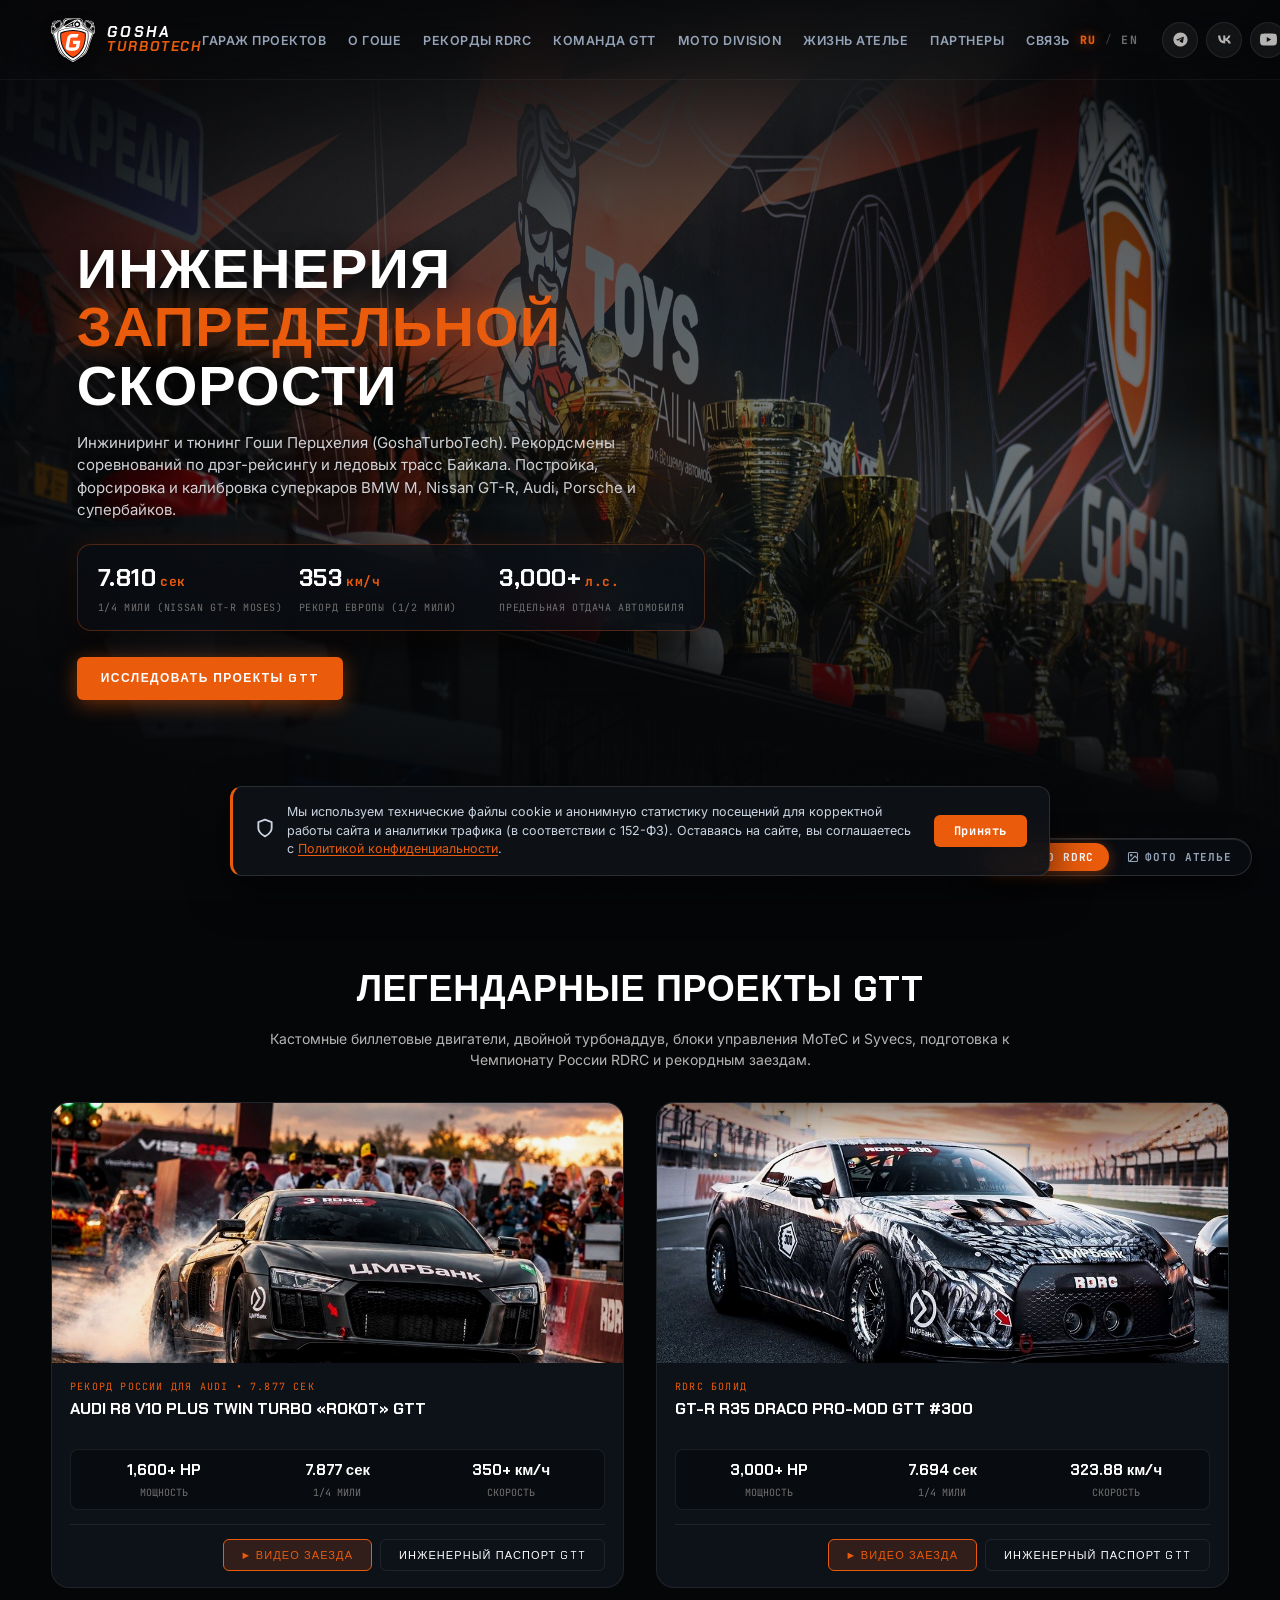
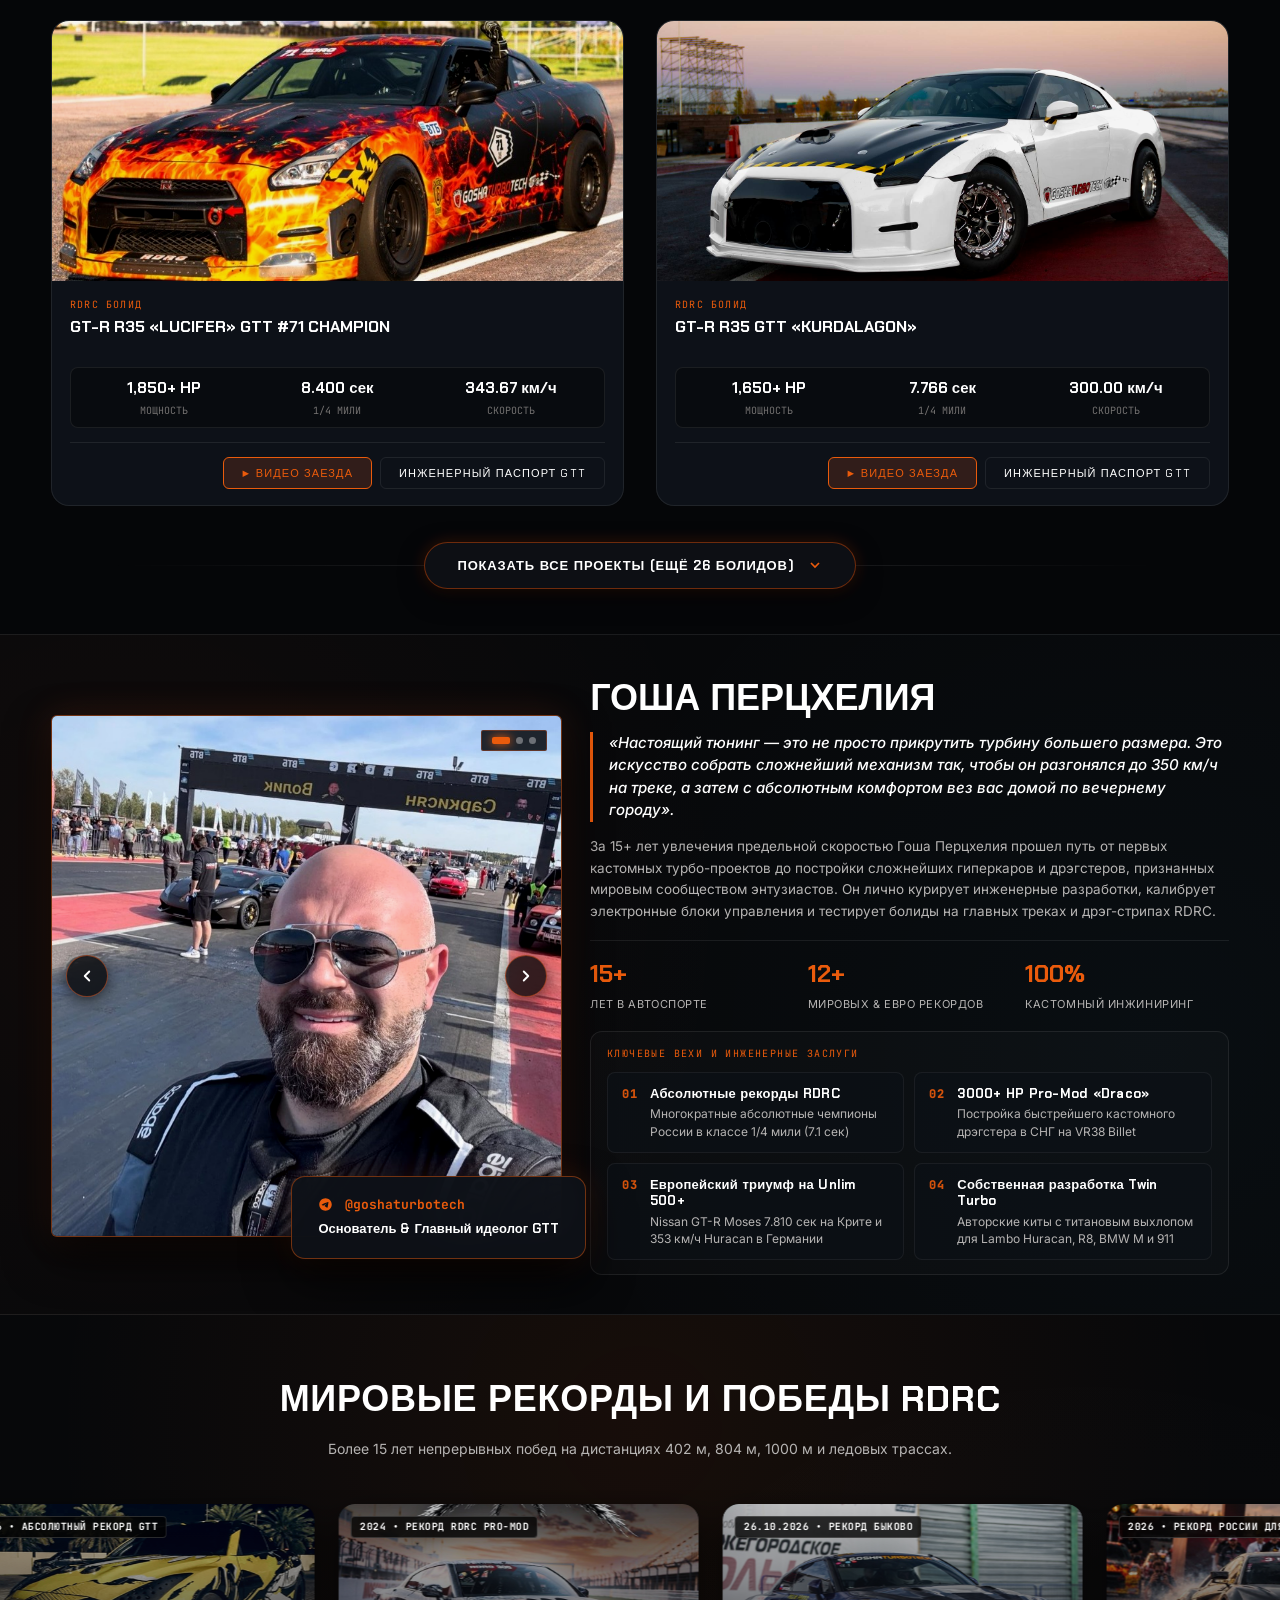
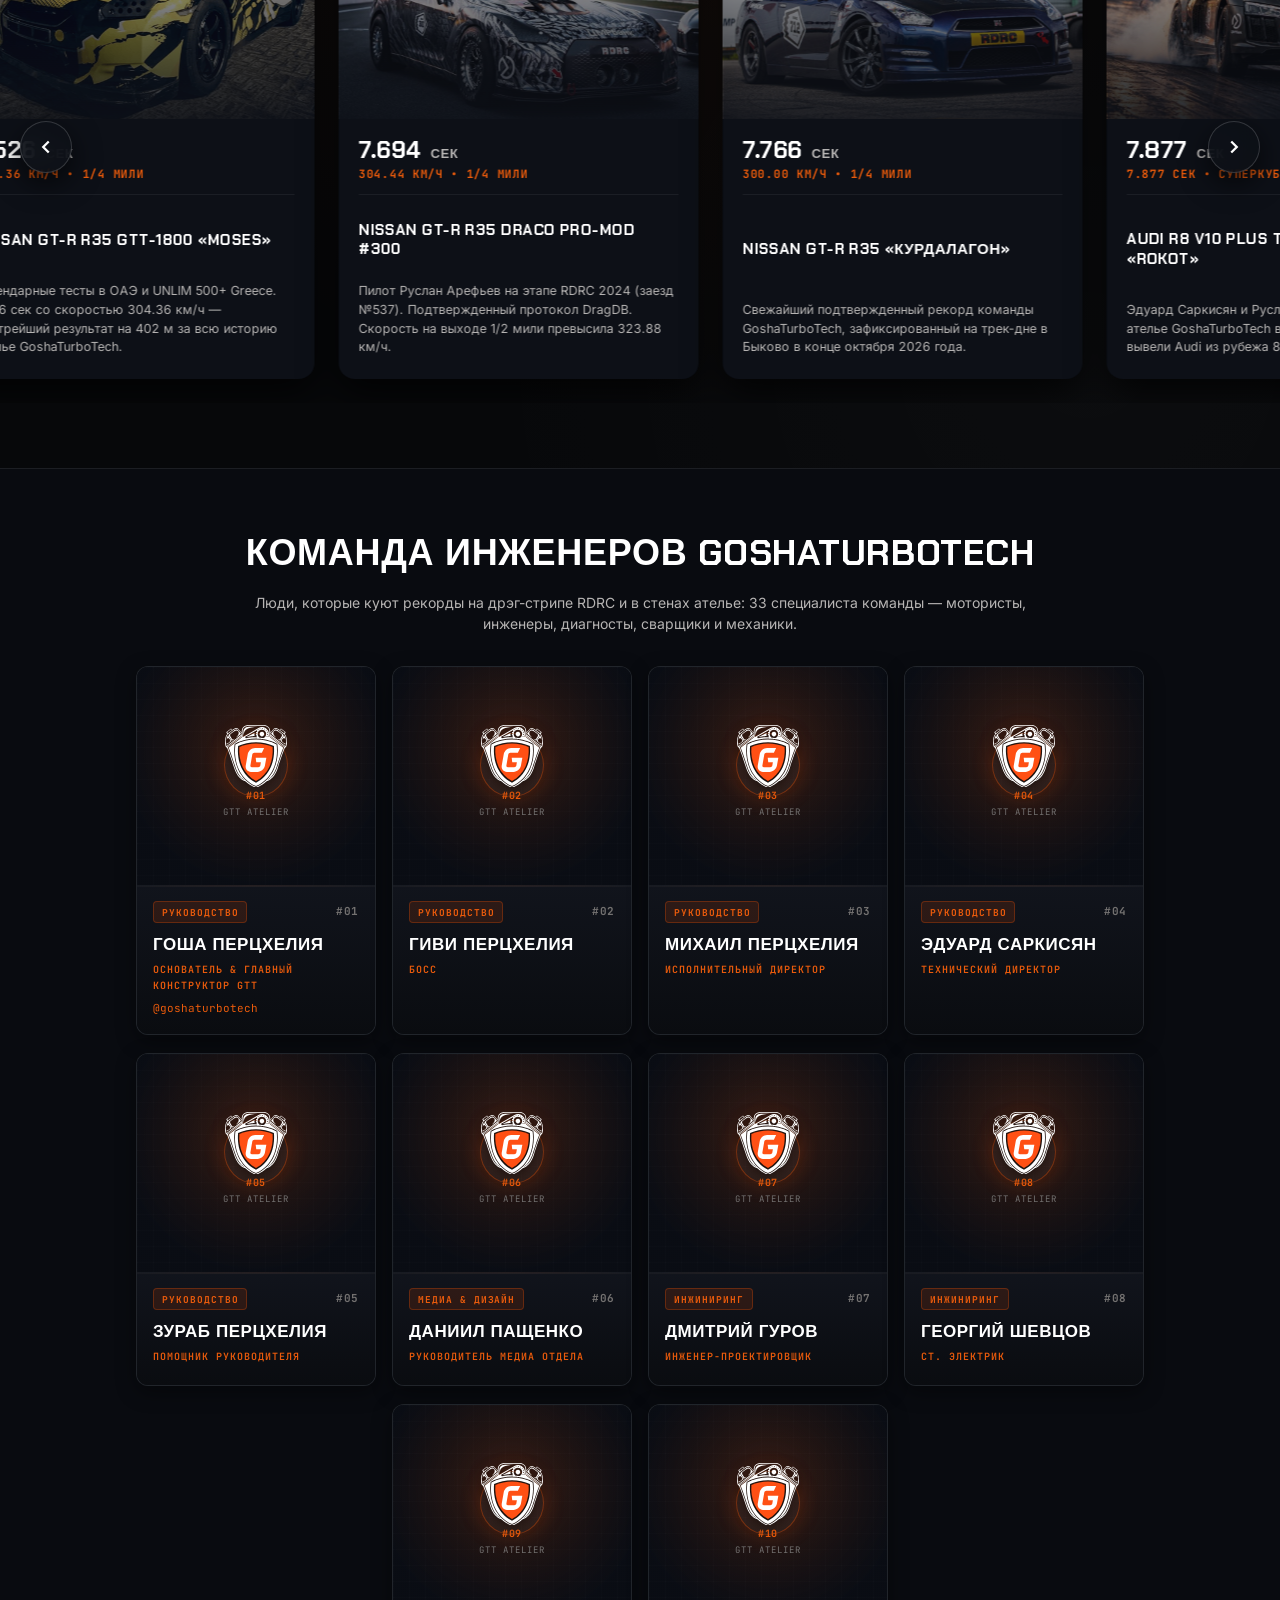
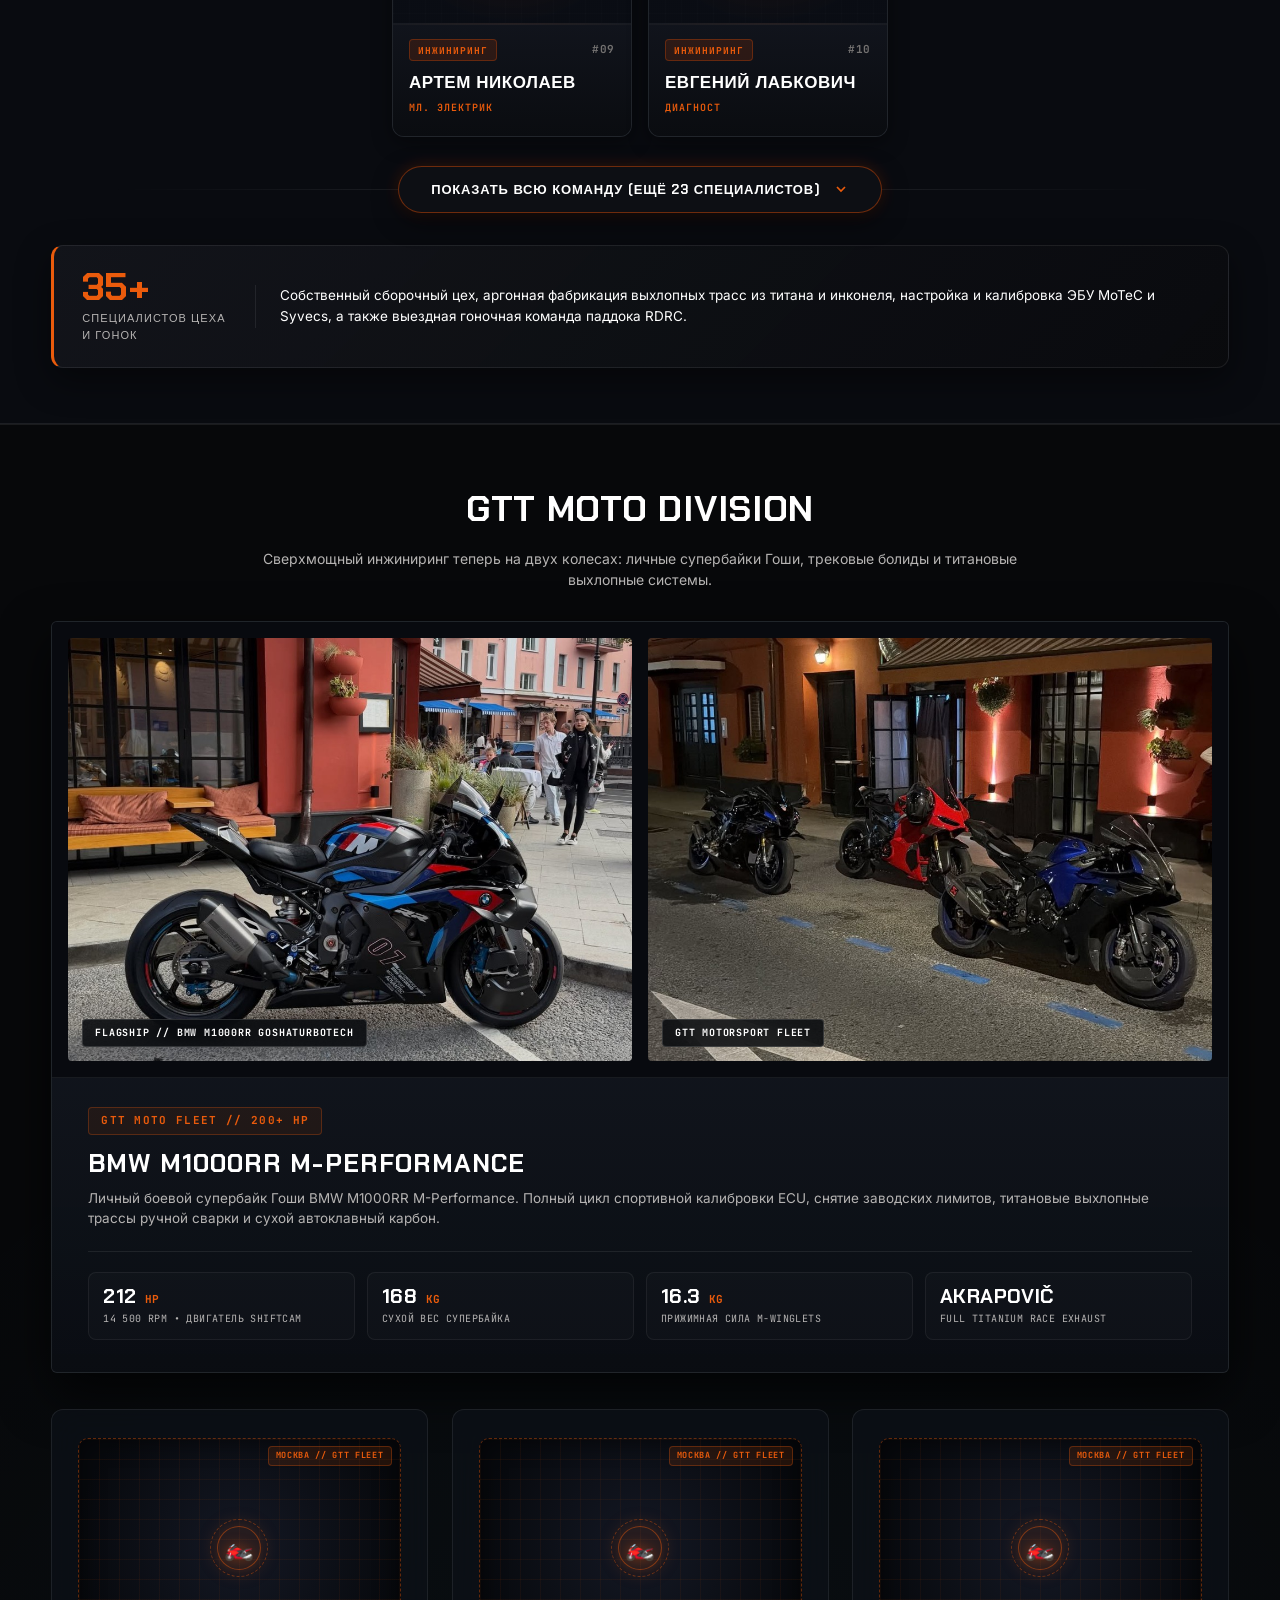
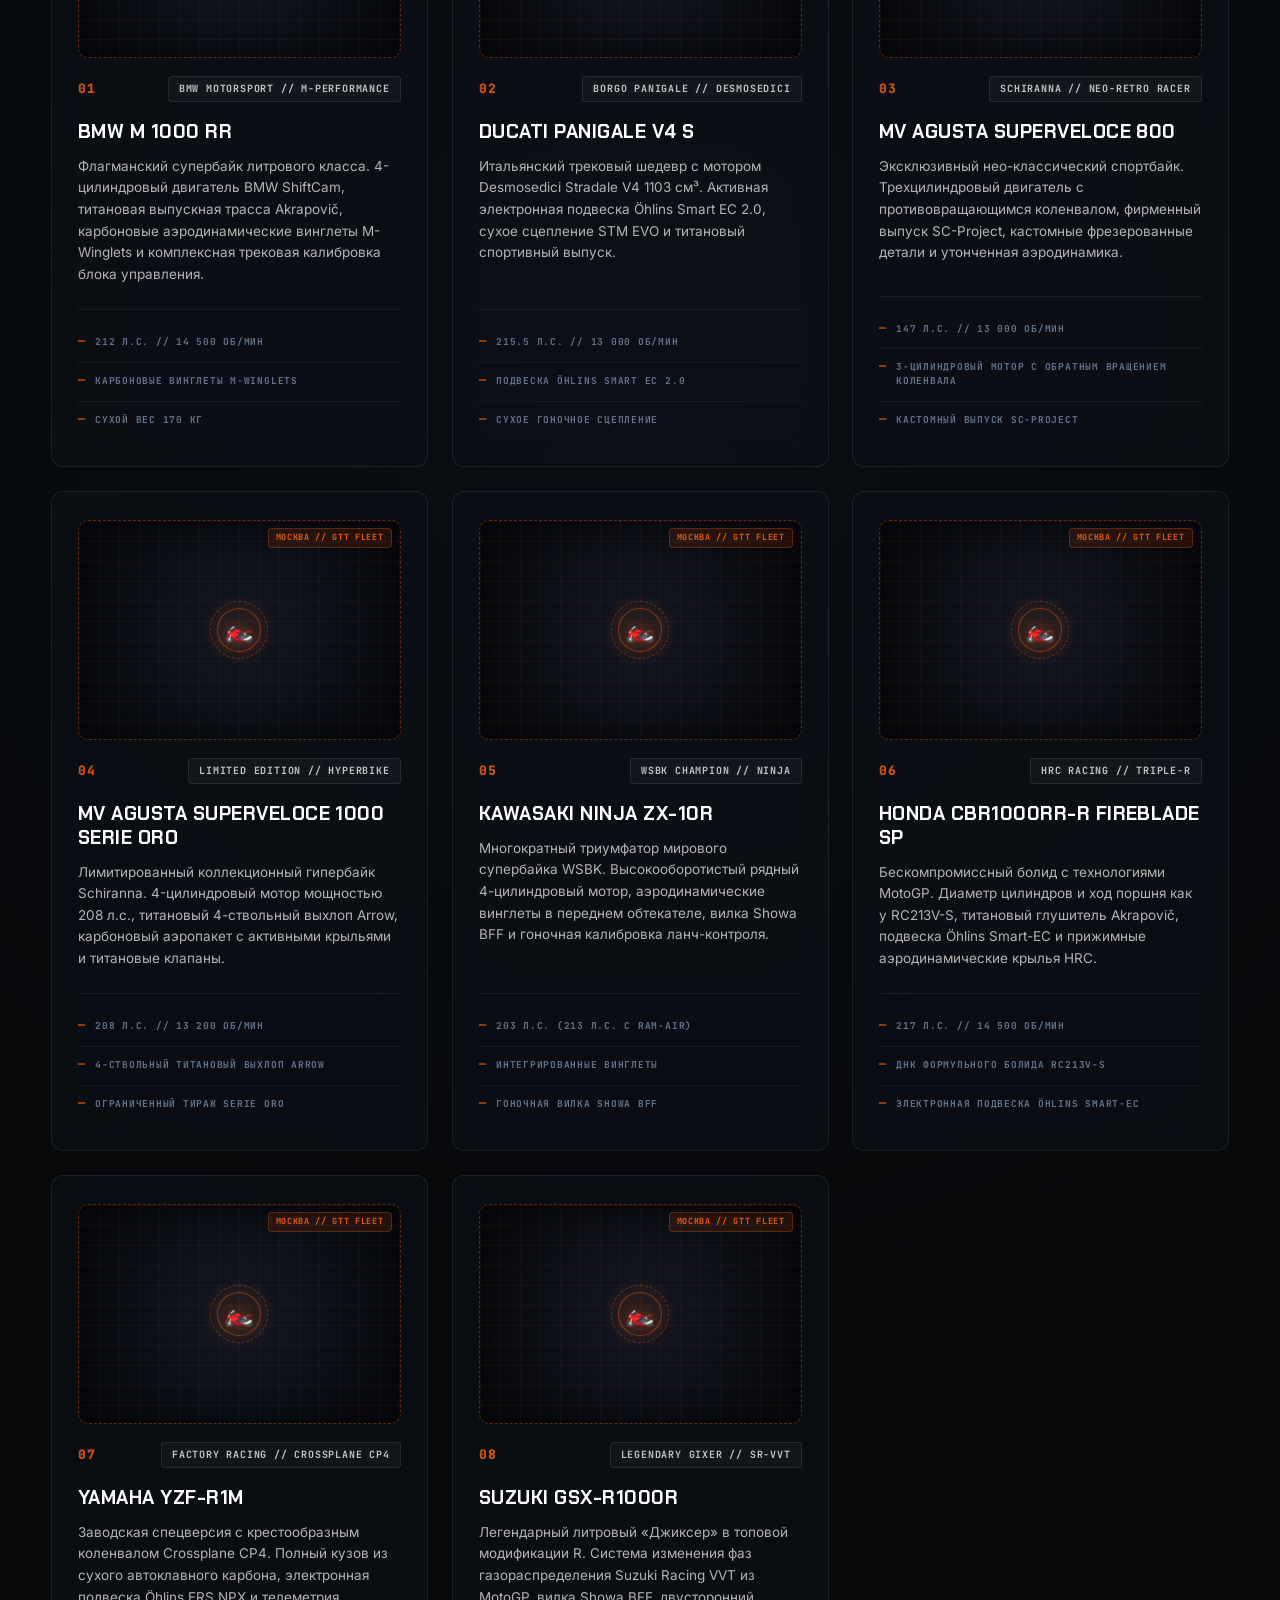
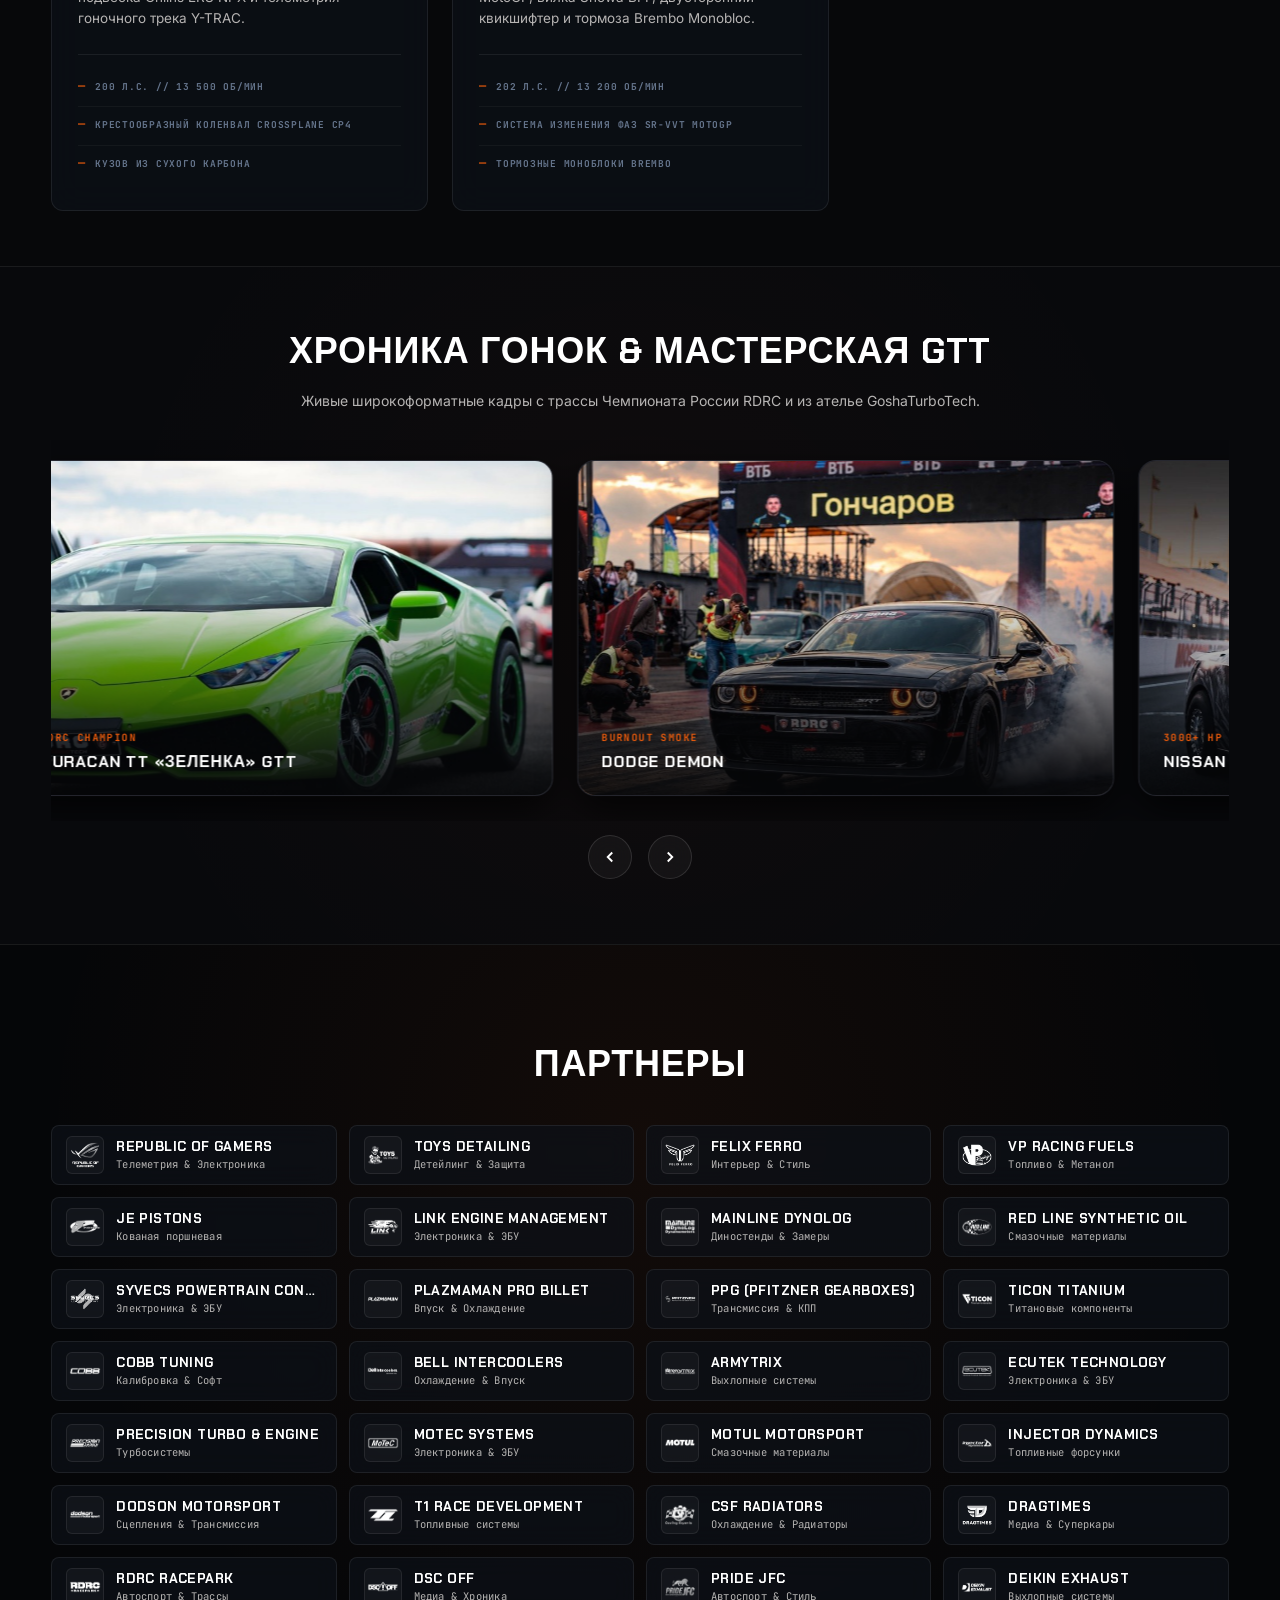
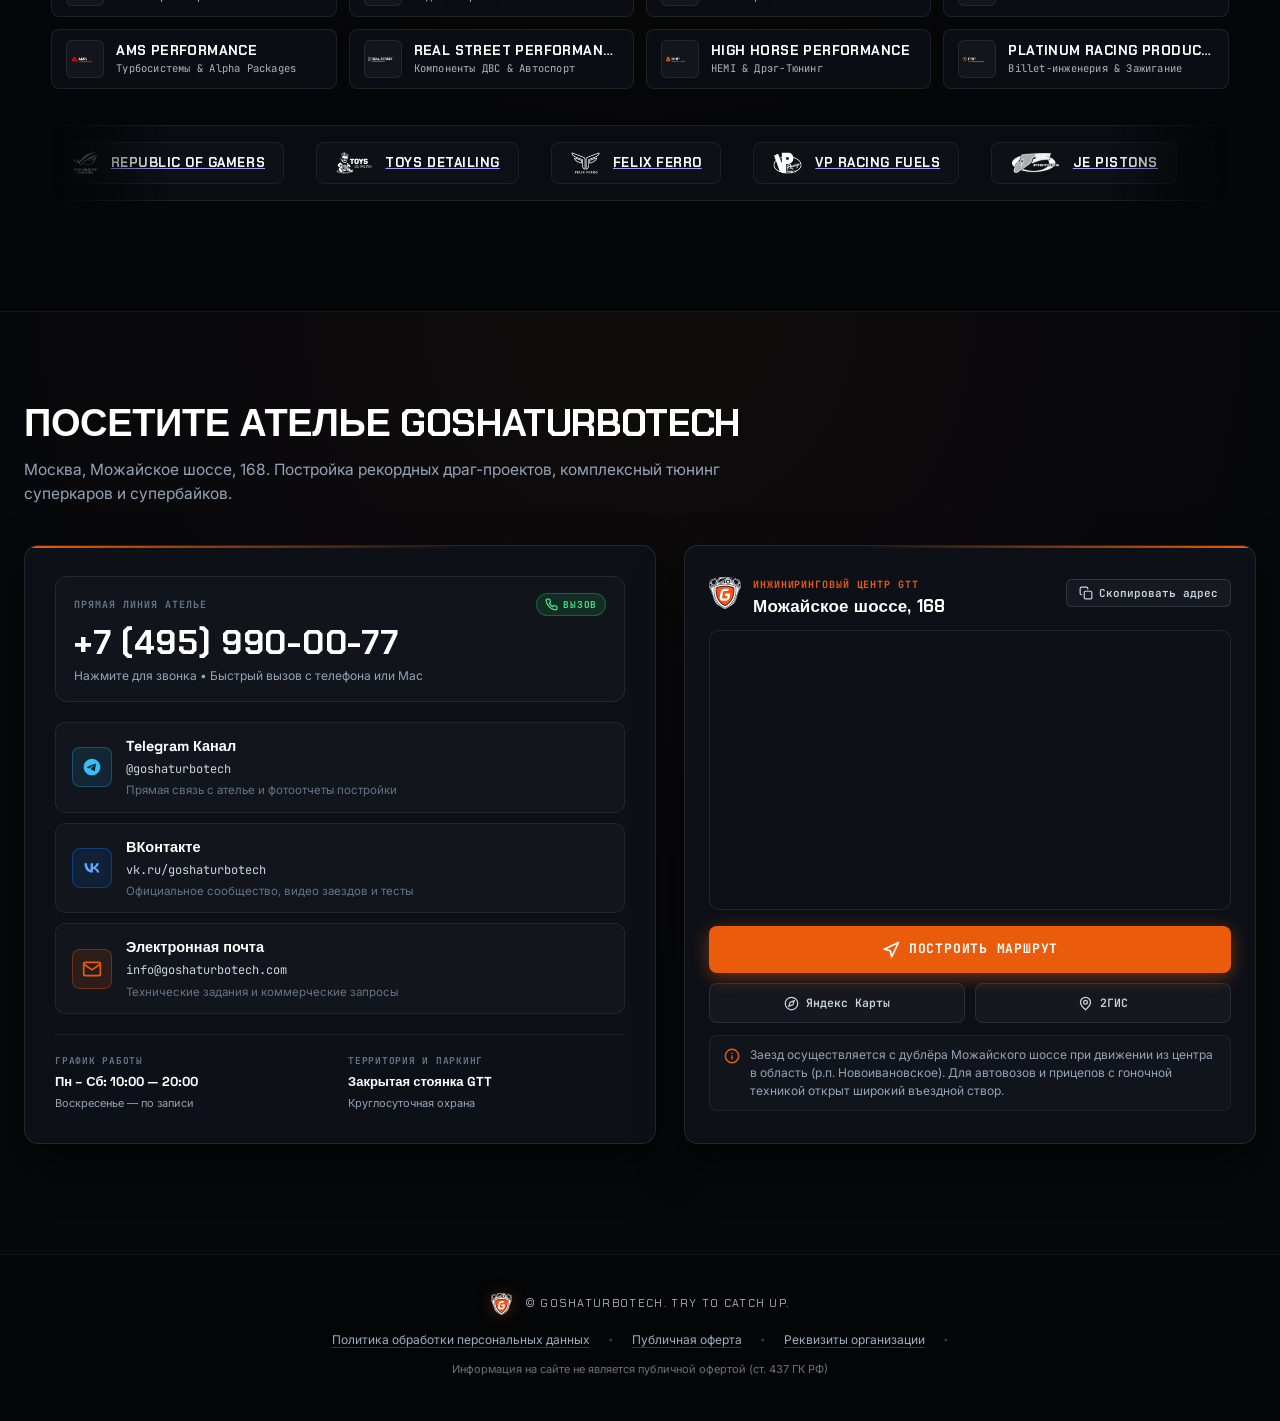
==== index.html @ 5789c372 "sammary" ====
<!DOCTYPE html>
<html lang="ru">
<head>
  <meta charset="UTF-8">
  <meta name="viewport" content="width=device-width, initial-scale=1.0, maximum-scale=5.0, viewport-fit=cover">
  <meta name="theme-color" content="#07080a">
  <meta name="apple-mobile-web-app-capable" content="yes">
  <meta name="apple-mobile-web-app-status-bar-style" content="black-translucent">
  <meta name="referrer" content="no-referrer">
  <title>GOSHATURBOTECH | Официальный сайт ателье &amp; Мировые рекорды скорости</title>
  <meta name="description" content="GoshaTurboTech (GTT) — центр мощностного тюнинга гиперкаров и супербайков. Мировые рекорды 402м, 804м и ледовых трасс. Основатель: Гоша Перцхелия.">
  <link rel="icon" type="image/svg+xml" href="assets/photos/gtt_shield_logo.svg">
  <link rel="mask-icon" href="assets/photos/gtt_shield_logo.svg" color="#EA5B0C">
  <link rel="icon" type="image/png" sizes="32x32" href="assets/photos/favicon-32x32.png">
  <link rel="icon" type="image/png" sizes="192x192" href="assets/photos/favicon-192x192.png">
  <link rel="apple-touch-icon" sizes="180x180" href="assets/photos/apple-touch-icon.png">
  <link rel="shortcut icon" href="favicon.ico">
  <link rel="preconnect" href="https://fonts.googleapis.com">
  <link rel="preconnect" href="https://fonts.gstatic.com" crossorigin>
  <link href="https://fonts.googleapis.com/css2?family=Chakra+Petch:ital,wght@0,500;0,600;0,700;1,500;1,600;1,700&family=Space+Grotesk:wght@500;600;700&family=Inter:wght@400;500;600;700;800&family=JetBrains+Mono:wght@500;700&display=swap" rel="stylesheet">
  <link rel="dns-prefetch" href="https://yandex.ru">
  <link rel="dns-prefetch" href="https://api-maps.yandex.ru">
  <link rel="preconnect" href="https://yandex.ru">
  <link rel="preconnect" href="https://api-maps.yandex.ru" crossorigin>
  <link rel="stylesheet" href="css/style.css?v=20261110_v3">
  <style>
    html, body { background-color: #050608 !important; color: #fff; margin: 0; }
    #preloader { position: fixed; inset: 0; z-index: 999999; background: #050608; display: flex; align-items: center; justify-content: center; transition: opacity 0.5s cubic-bezier(0.16, 1, 0.3, 1), visibility 0.5s ease; }
    #preloader.fade-out { opacity: 0 !important; visibility: hidden !important; pointer-events: none !important; }
    .preloader-shield-img { width: 110px; height: 110px; object-fit: contain; image-rendering: -webkit-optimize-contrast; image-rendering: crisp-edges; }
    .brand-shield-img { width: 44px; height: 44px; object-fit: contain; image-rendering: -webkit-optimize-contrast; image-rendering: crisp-edges; }
  </style>
</head>
<body class="is-loading">

  <!-- Original Cinematic Preloader -->
  <div id="preloader">
    <div class="preloader-inner">
      <div class="preloader-logo-wrap">
        <img src="assets/photos/gtt_shield_logo.svg" alt="GoshaTurboTech Shield Logo" class="preloader-shield-img" width="110" height="110">
        <div class="preloader-brand-title">
          <span class="preloader-word-gosha">GOSHA</span>
          <span class="preloader-word-turbo">TURBOTECH</span>
        </div>
      </div>
      <div class="preloader-progress-bar">
        <div class="preloader-progress-fill" id="preloaderFill"></div>
      </div>
    </div>
  </div>

  <!-- Navigation -->
  <header class="navbar">
    <a href="#" class="brand-logo" aria-label="GoshaTurboTech Главная">
      <img src="assets/photos/gtt_shield_logo.svg" alt="GoshaTurboTech" class="brand-shield-img" width="44" height="44">
      <div class="brand-title">
        <span class="brand-word-gosha">GOSHA</span>
        <span class="brand-word-turbo">TURBOTECH</span>
      </div>
    </a>

    <nav>
      <ul class="nav-links">
        <li><a href="#garage" class="nav-link" data-i18n="nav_garage">Гараж проектов</a></li>
        <li><a href="#founder" class="nav-link" data-i18n="nav_founder">О Гоше</a></li>
        <li><a href="#records" class="nav-link" data-i18n="nav_records">Рекорды RDRC</a></li>
        <li><a href="#team" class="nav-link" data-i18n="nav_team">Команда GTT</a></li>
        <li><a href="#moto" class="nav-link" data-i18n="nav_moto">Moto Division</a></li>
        <li><a href="#gallery" class="nav-link" data-i18n="nav_gallery">Жизнь ателье</a></li>
        <li><a href="#partners" class="nav-link" data-i18n="nav_partners">Партнеры</a></li>
        <li><a href="#contact" class="nav-link" data-i18n="nav_contact">Связь</a></li>
      </ul>
    </nav>

    <div class="nav-actions">
      <!-- Language Switcher -->
      <div class="lang-switch-group">
        <button class="lang-btn active" id="langRu" onclick="setLanguage('ru')">RU</button>
        <span class="lang-divider">/</span>
        <button class="lang-btn" id="langEn" onclick="setLanguage('en')">EN</button>
      </div>

      <!-- Social Media Icons (Telegram, VK, YouTube) -->
      <div class="header-social-links">
        <a href="https://t.me/goshaturbotech" target="_blank" rel="noopener" class="nav-social-btn tg-btn" title="Telegram канал GoshaTurboTech" aria-label="Telegram">
          <svg viewBox="0 0 24 24" width="17" height="17" fill="currentColor">
            <path d="M12 2C6.48 2 2 6.48 2 12s4.48 10 10 10 10-4.48 10-10S17.52 2 12 2zm4.64 6.8c-.15 1.58-.8 5.42-1.13 7.19-.14.75-.42 1-.68 1.03-.58.05-1.02-.38-1.58-.75-.88-.58-1.38-.94-2.23-1.5-.99-.65-.35-1.01.22-1.59.15-.15 2.71-2.48 2.76-2.69a.2.2 0 0 0-.05-.18c-.06-.05-.14-.03-.21-.02-.09.02-1.49.95-4.22 2.79-.4.27-.76.41-1.08.4-.36-.01-1.04-.2-1.55-.37-.63-.2-1.12-.31-1.08-.66.02-.18.27-.36.75-.55 2.92-1.27 4.86-2.11 5.83-2.52 2.78-1.16 3.35-1.36 3.73-1.36.08 0 .27.02.39.12.1.08.13.19.14.27-.01.06.01.24 0 .39z"/>
          </svg>
        </a>
        <a href="https://vk.ru/goshaturbotech" target="_blank" rel="noopener" class="nav-social-btn vk-btn" title="ВКонтакте GoshaTurboTech" aria-label="VK">
          <svg viewBox="0 0 24 24" width="17" height="17" fill="currentColor">
            <path d="M12.785 17.5c-6.19 0-9.72-4.24-9.87-11.3h3.11c.1 5.18 2.39 7.37 4.2 7.82V6.2h2.93v4.46c1.8-.19 3.69-2.22 4.33-4.46h2.93a8.88 8.88 0 0 1-3.99 5.62 9.25 9.25 0 0 1 4.67 5.68h-3.23a5.77 5.77 0 0 0-4.85-4.16v4.16h-.2z"/>
          </svg>
        </a>
        <a href="https://www.youtube.com/@GoshaTurboTech" target="_blank" rel="noopener" class="nav-social-btn yt-btn" title="YouTube канал GoshaTurboTech" aria-label="YouTube">
          <svg viewBox="0 0 24 24" width="17" height="17" fill="currentColor">
            <path d="M23.498 6.186a3.016 3.016 0 0 0-2.122-2.136C19.505 3.545 12 3.545 12 3.545s-7.505 0-9.377.505A3.017 3.017 0 0 0 .502 6.186C0 8.07 0 12 0 12s0 3.93.502 5.814a3.016 3.016 0 0 0 2.122 2.136c1.871.505 9.376.505 9.376.505s7.505 0 9.377-.505a3.015 3.015 0 0 0 2.122-2.136C24 15.93 24 12 24 12s0-3.93-.502-5.814zM9.545 15.568V8.432L15.818 12l-6.273 3.568z"/>
          </svg>
        </a>
      </div>

      <a href="https://t.me/goshaturbotech" target="_blank" class="btn-primary desktop-only-btn" data-i18n="nav_telegram">Telegram Канал</a>

      <!-- Mobile Hamburger Button -->
      <button class="mobile-burger-btn" id="mobileBurgerBtn" onclick="toggleMobileNav()" aria-label="Меню навигации">
        <span></span>
        <span></span>
        <span></span>
      </button>
    </div>
  </header>

  <!-- Mobile Drawer Menu Overlay -->
  <div class="mobile-drawer" id="mobileDrawer">
    <div class="mobile-drawer-backdrop" onclick="toggleMobileNav(false)"></div>
    <div class="mobile-drawer-content">
      <div class="mobile-drawer-header">
        <a href="#" class="brand-logo" onclick="toggleMobileNav(false)" aria-label="GoshaTurboTech">
          <img src="assets/photos/gtt_shield_logo.svg" alt="GTT Shield Logo" class="brand-shield-img" width="44" height="44">
          <div class="brand-title">
            <span class="brand-word-gosha">GOSHA</span>
            <span class="brand-word-turbo">TURBOTECH</span>
          </div>
        </a>
        <button class="mobile-drawer-close" onclick="toggleMobileNav(false)" aria-label="Закрыть меню">
          <svg width="20" height="20" viewBox="0 0 24 24" fill="none" stroke="currentColor" stroke-width="2.2" stroke-linecap="round" stroke-linejoin="round">
            <line x1="18" y1="6" x2="6" y2="18"></line>
            <line x1="6" y1="6" x2="18" y2="18"></line>
          </svg>
        </button>
      </div>

      <nav class="mobile-nav-list">
        <a href="#garage" class="mobile-nav-link" onclick="toggleMobileNav(false)" data-i18n="nav_garage">Гараж проектов</a>
        <a href="#founder" class="mobile-nav-link" onclick="toggleMobileNav(false)" data-i18n="nav_founder">О Гоше</a>
        <a href="#records" class="mobile-nav-link" onclick="toggleMobileNav(false)" data-i18n="nav_records">Рекорды RDRC</a>
        <a href="#team" class="mobile-nav-link" onclick="toggleMobileNav(false)" data-i18n="nav_team">Команда GTT</a>
        <a href="#moto" class="mobile-nav-link" onclick="toggleMobileNav(false)" data-i18n="nav_moto">Moto Division</a>
        <a href="#gallery" class="mobile-nav-link" onclick="toggleMobileNav(false)" data-i18n="nav_gallery">Жизнь ателье</a>
        <a href="#partners" class="mobile-nav-link" onclick="toggleMobileNav(false)" data-i18n="nav_partners">Партнеры</a>
        <a href="#contact" class="mobile-nav-link" onclick="toggleMobileNav(false)" data-i18n="nav_contact">Связь</a>
      </nav>

      <div class="mobile-drawer-footer">
        <a href="https://t.me/goshaturbotech" target="_blank" rel="noopener" class="btn-primary" style="text-align: center;" data-i18n="nav_telegram">Telegram Канал</a>
        <div class="mobile-drawer-contacts">
          <div>Штаб: <a href="https://yandex.ru/maps/?text=%D0%9C%D0%BE%D1%81%D0%BA%D0%BE%D0%B2%D1%81%D0%BA%D0%B0%D1%8F%20%D0%BE%D0%B1%D0%BB%D0%B0%D1%81%D1%82%D1%8C%2C%20%D0%9C%D0%BE%D0%B6%D0%B0%D0%B9%D1%81%D0%BA%D0%BE%D0%B5%20%D1%88%D0%BE%D1%81%D1%81%D0%B5%2C%20168" target="_blank" rel="noopener">Можайское ш., 168</a></div>
          <div>Связь: <a href="tel:+74959900077">+7 (495) 990-00-77</a></div>
        </div>
      </div>
    </div>
  </div>

  <!-- Hero Section -->
  <section class="hero" id="hero">
    <div class="hero-bg-container">
      <div class="hero-backdrop-img" id="heroBackdropImg"></div>
      <video class="hero-video-bg" id="heroVideoBg" autoplay loop muted playsinline webkit-playsinline preload="auto" poster="assets/photos/hero_atelier_backdrop_web.jpg">
        <source src="assets/videos/hero_bg_optimized.mp4" type="video/mp4">
        <source src="assets/videos/hero_burnout_action.mp4" type="video/mp4">
      </video>
      <div class="hero-video-overlay"></div>
    </div>

    <!-- Hero Supercar HUD Media Mode Switch (Video / Photo) -->
    <div class="hero-media-switch" id="heroMediaSwitch">
      <button type="button" class="hero-switch-btn active" id="btnModeVideo" onclick="setHeroMediaMode('video')">
        <svg width="12" height="12" viewBox="0 0 24 24" fill="currentColor"><polygon points="5 3 19 12 5 21 5 3"/></svg>
        <span data-i18n="hero_switch_video">ВИДЕО RDRC</span>
      </button>
      <button type="button" class="hero-switch-btn" id="btnModePhoto" onclick="setHeroMediaMode('photo')">
        <svg width="12" height="12" viewBox="0 0 24 24" fill="none" stroke="currentColor" stroke-width="2.2"><rect x="3" y="3" width="18" height="18" rx="2" ry="2"/><circle cx="8.5" cy="8.5" r="1.5"/><polyline points="21 15 16 10 5 21"/></svg>
        <span data-i18n="hero_switch_photo">ФОТО АТЕЛЬЕ</span>
      </button>
    </div>

    <!-- Hero Visual Focus -->

    <div class="hero-content">


      <h1 class="hero-title" data-i18n="hero_title">
        Инженерия <br>
        <span class="gradient-text">запредельной</span> <br>
        скорости
      </h1>

      <p class="hero-description" data-i18n="hero_desc">
        Инжиниринг и тюнинг Гоши Перцхелия (GoshaTurboTech). Рекордсмены соревнований по дрэг-рейсингу и ледовых трасс Байкала. Постройка, форсировка и калибровка суперкаров BMW M, Nissan GT-R, Audi, Porsche и супербайков.
      </p>

      <!-- Dynamic Live Telemetry Bar -->
      <div class="hero-telemetry-bar">
        <div class="telemetry-item" style="--item-index: 1;">
          <div class="value"><span class="counter-val" data-target="7.810" data-decimals="3">7.810</span> <span class="unit" data-i18n="unit_sec">сек</span></div>
          <div class="label" data-i18n="telemetry_gtr">1/4 мили (Nissan GT-R Moses)</div>
        </div>
        <div class="telemetry-item" style="--item-index: 2;">
          <div class="value"><span class="counter-val" data-target="353" data-decimals="0">353</span> <span class="unit" data-i18n="unit_kmh">км/ч</span></div>
          <div class="label" data-i18n="telemetry_record">Рекорд Европы (1/2 мили)</div>
        </div>
        <div class="telemetry-item" style="--item-index: 3;">
          <div class="value"><span class="counter-val" data-target="3000" data-suffix="+" data-decimals="0">3,000+</span> <span class="unit" data-i18n="unit_hp">л.с.</span></div>
          <div class="label" data-i18n="telemetry_output">Предельная отдача автомобиля</div>
        </div>
      </div>

      <div class="hero-cta">
        <a href="#garage" class="btn-primary" data-i18n="hero_btn_explore">Исследовать проекты GTT</a>
      </div>
    </div>
  </section>

  <!-- GTT Hangar / Garage Section -->
  <section class="hangar-section" id="garage">
    <div class="section-header">
      <h2 class="section-title" data-i18n="garage_title">Легендарные проекты GTT</h2>
      <p class="section-subtitle" data-i18n="garage_subtitle">Кастомные биллетовые двигатели, двойной турбонаддув, блоки управления MoTeC и Syvecs, подготовка к Чемпионату России RDRC и рекордным заездам.</p>
    </div>

    <!-- Filter Pills for Cars (Hidden by default; revealed when expanded) -->
    <div class="filter-pills" id="carsFilterPills" style="display: none;">
      <button class="filter-pill active" data-filter="all" data-i18n="filter_all">Все проекты (31)</button>
      <button class="filter-pill" data-filter="gtr">Nissan GT-R (11)</button>
      <button class="filter-pill" data-filter="porsche">Porsche GTT (5)</button>
      <button class="filter-pill" data-filter="lambo">Lamborghini TT (4)</button>
      <button class="filter-pill" data-filter="audi">Audi R8 TT (3)</button>
      <button class="filter-pill" data-filter="bmw">BMW M-Power (2)</button>
      <button class="filter-pill" data-filter="other" data-i18n="filter_other">Эксклюзив &amp; Маслкары (6)</button>
    </div>

    <!-- Dynamic Cars Grid -->
    <div class="garage-grid" id="garageGrid">
      <!-- Populated via js/app.js -->
    </div>

    <!-- Expand / Collapse All Cars Wrap -->
    <div class="garage-expand-wrap" id="garageExpandWrap">
      <button class="btn-garage-expand" id="btnGarageExpand" onclick="toggleGarageExpand()">
        <span class="expand-text" id="garageExpandText">Показать все проекты (ещё 27 болидов)</span>
        <svg class="expand-icon" width="16" height="16" viewBox="0 0 24 24" fill="none" stroke="currentColor" stroke-width="2.5"><polyline points="6 9 12 15 18 9"/></svg>
      </button>
    </div>
  </section>

  <!-- Founder & Vision Section (NEW CRISP HIGH-RES PHOTO) -->
  <section class="founder-section" id="founder">
    <div class="founder-container">
      <div class="founder-visual">
        <div class="founder-img-wrapper" id="founderGalleryWrapper">
          <img src="assets/photos/gosha_strip_selfie.jpg" alt="Гоша Перцхелия GoshaTurboTech" id="founderImg" class="founder-active-img">
          
          <!-- Interactive Photo Switcher Controls -->
          <button class="founder-gallery-btn prev-btn" onclick="switchFounderPhoto(-1)" aria-label="Предыдущее фото">
            <svg viewBox="0 0 24 24"><path d="M15 18l-6-6 6-6"/></svg>
          </button>
          <button class="founder-gallery-btn next-btn" onclick="switchFounderPhoto(1)" aria-label="Следующее фото">
            <svg viewBox="0 0 24 24"><path d="M9 18l6-6-6-6"/></svg>
          </button>

          <div class="founder-gallery-topbar" style="justify-content: flex-end;">
            <div class="founder-gallery-dots">
              <span class="gallery-dot active" onclick="setFounderPhoto(0)"></span>
              <span class="gallery-dot" onclick="setFounderPhoto(1)"></span>
              <span class="gallery-dot" onclick="setFounderPhoto(2)"></span>
            </div>
          </div>
        </div>
        <div class="founder-floating-card">
          <a href="https://t.me/goshaturbotech" target="_blank" class="ig-handle">
            <svg width="15" height="15" viewBox="0 0 24 24" fill="currentColor" style="display: inline-block; vertical-align: -2px; margin-right: 4px;"><path d="M12 2C6.48 2 2 6.48 2 12s4.48 10 10 10 10-4.48 10-10S17.52 2 12 2zm4.64 6.8c-.15 1.58-.8 5.42-1.13 7.19-.14.75-.42 1-.68 1.03-.58.05-1.02-.38-1.58-.75-.88-.58-1.38-.94-2.23-1.5-.99-.65-.35-1.01.22-1.59.15-.15 2.71-2.48 2.76-2.69a.2.2 0 0 0-.05-.18c-.06-.05-.14-.03-.21-.02-.09.02-1.49.95-4.22 2.79-.4.27-.76.41-1.08.4-.36-.01-1.04-.2-1.55-.37-.63-.2-1.12-.31-1.08-.66.02-.18.27-.36.75-.55 2.92-1.27 4.86-2.11 5.83-2.52 2.78-1.16 3.35-1.36 3.73-1.36.08 0 .27.02.39.12.1.08.13.19.14.27-.01.06.01.24 0 .39z"/></svg>
            @goshaturbotech
          </a>
          <div class="tagline" data-i18n="founder_tagline">Основатель & Главный идеолог GTT</div>
        </div>
      </div>

      <div class="founder-content">
        <h2 class="founder-title" data-i18n="founder_name">Гоша Перцхелия</h2>
        <div class="founder-quote" data-i18n="founder_quote">
          «Настоящий тюнинг — это не просто прикрутить турбину большего размера. Это искусство собрать сложнейший механизм так, чтобы он разгонялся до 350 км/ч на треке, а затем с абсолютным комфортом вез вас домой по вечернему городу».
        </div>
        <p class="founder-bio-text" data-i18n="founder_bio">
          За 15+ лет увлечения предельной скоростью Гоша Перцхелия прошел путь от первых кастомных турбо-проектов до постройки сложнейших гиперкаров и дрэгстеров, признанных мировым сообществом энтузиастов. Он лично курирует инженерные разработки, калибрует электронные блоки управления и тестирует болиды на главных треках и дрэг-стрипах RDRC.
        </p>

        <div class="founder-stats">
          <div class="founder-stat-item">
            <div class="num">15+</div>
            <div class="desc" data-i18n="founder_stat1">Лет в автоспорте</div>
          </div>
          <div class="founder-stat-item">
            <div class="num">12+</div>
            <div class="desc" data-i18n="founder_stat2">Мировых & Евро рекордов</div>
          </div>
          <div class="founder-stat-item">
            <div class="num">100%</div>
            <div class="desc" data-i18n="founder_stat3">Кастомный инжиниринг</div>
          </div>
        </div>

        <!-- Founder & Atelier Milestones / Achievements -->
        <div class="founder-achievements">
          <div class="founder-achieve-tag" data-i18n="founder_achieve_tag">КЛЮЧЕВЫЕ ВЕХИ И ИНЖЕНЕРНЫЕ ЗАСЛУГИ</div>
          <div class="founder-achieve-grid">
            <div class="achieve-pill">
              <span class="achieve-num">01</span>
              <div class="achieve-details">
                <strong data-i18n="achieve1_title">Абсолютные рекорды RDRC</strong>
                <span data-i18n="achieve1_desc">Многократные абсолютные чемпионы России в классе 1/4 мили (7.1 сек)</span>
              </div>
            </div>
            <div class="achieve-pill">
              <span class="achieve-num">02</span>
              <div class="achieve-details">
                <strong data-i18n="achieve2_title">3000+ HP Pro-Mod «Draco»</strong>
                <span data-i18n="achieve2_desc">Постройка быстрейшего кастомного дрэгстера в СНГ на VR38 Billet</span>
              </div>
            </div>
            <div class="achieve-pill">
              <span class="achieve-num">03</span>
              <div class="achieve-details">
                <strong data-i18n="achieve3_title">Европейский триумф на Unlim 500+</strong>
                <span data-i18n="achieve3_desc">Nissan GT-R Moses 7.810 сек на Крите и 353 км/ч Huracan в Германии</span>
              </div>
            </div>
            <div class="achieve-pill">
              <span class="achieve-num">04</span>
              <div class="achieve-details">
                <strong data-i18n="achieve4_title">Собственная разработка Twin Turbo</strong>
                <span data-i18n="achieve4_desc">Авторские киты с титановым выхлопом для Lambo Huracan, R8, BMW M и 911</span>
              </div>
            </div>
          </div>
        </div>
      </div>
    </div>
  </section>

  <!-- Records & Hall of Fame -->
  <section class="records-section" id="records">
    <!-- Authentic GTT Race Atmosphere Backdrop -->
    <div class="records-bg-backdrop"></div>

    <div class="section-header" style="position: relative; z-index: 5;">

      <h2 class="section-title" data-i18n="records_title">Мировые рекорды и победы RDRC</h2>
      <p class="section-subtitle" data-i18n="records_subtitle">Более 15 лет непрерывных побед на дистанциях 402 м, 804 м, 1000 м и ледовых трассах.</p>
    </div>

    <!-- Animated Continuous Carousel Stage -->
    <div class="records-carousel-stage">
      <button class="records-carousel-btn prev" id="recordsPrevBtn" aria-label="Предыдущий рекорд" onclick="recordsCarouselPrev()">
        <svg width="22" height="22" viewBox="0 0 24 24" fill="none" stroke="currentColor" stroke-width="2.5"><polyline points="15 18 9 12 15 6"/></svg>
      </button>

      <div class="records-carousel-viewport" id="recordsCarouselViewport">
        <div class="records-carousel-track" id="recordsCarouselTrack">
          <div class="record-item" data-id="rec_moses">
            <div class="record-photo-wrapper">
              <img src="assets/archive_tilda/gtr_moses.png" alt="NISSAN GT-R R35 «MOSES»" class="record-photo-img" decoding="async">
              <div class="record-photo-overlay"></div>
              <div class="record-photo-badges">
                <span class="record-event-pill">UNLIM 500+ • 2016</span>
                <span class="record-num-pill">#01</span>
              </div>
            </div>
            <div class="record-content-box">
              <div class="record-stat-row">
                <span class="record-hero-time">7.526 <span class="record-hero-unit">СЕК</span></span>
                <span class="record-hero-speed">304.36 КМ/Ч • 1/4 МИЛИ</span>
              </div>
              <h3 class="record-car-title">NISSAN GT-R R35 «MOSES»</h3>
              <p class="record-car-desc">Абсолютный рекорд 402 м за всю историю ателье GoshaTurboTech.</p>
            </div>
          </div>
          <div class="record-item" data-id="rec_draco">
            <div class="record-photo-wrapper">
              <img src="assets/cars/gtr_draco_promod_front.jpg" alt="NISSAN GT-R DRACO PRO-MOD #300" class="record-photo-img" style="object-position: center 65%;" decoding="async" onload="handleRecordImgLoad(this)">
              <div class="record-photo-overlay"></div>
              <div class="record-photo-badges">
                <span class="record-event-pill">RDRC PRO-MOD • 2024</span>
                <span class="record-num-pill">#02</span>
              </div>
            </div>
            <div class="record-content-box">
              <div class="record-stat-row">
                <span class="record-hero-time">7.694 <span class="record-hero-unit">СЕК</span></span>
                <span class="record-hero-speed">304.44 КМ/Ч • 1/4 МИЛИ</span>
              </div>
              <h3 class="record-car-title">NISSAN GT-R DRACO PRO-MOD #300</h3>
              <p class="record-car-desc">Флагман дрэг-рейсинга России. Выход из 1/2 мили 323.88 км/ч.</p>
            </div>
          </div>
          <div class="record-item" data-id="rec_kurdalagon">
            <div class="record-photo-wrapper">
              <img src="assets/cars/gtr_korzhik_712.jpg" alt="NISSAN GT-R R35 «КУРДАЛАГОН»" class="record-photo-img" decoding="async" onload="handleRecordImgLoad(this)">
              <div class="record-photo-overlay"></div>
              <div class="record-photo-badges">
                <span class="record-event-pill">RDRC БЫКОВО • 2026</span>
                <span class="record-num-pill">#03</span>
              </div>
            </div>
            <div class="record-content-box">
              <div class="record-stat-row">
                <span class="record-hero-time">7.766 <span class="record-hero-unit">СЕК</span></span>
                <span class="record-hero-speed">300.00 КМ/Ч • 1/4 МИЛИ</span>
              </div>
              <h3 class="record-car-title">NISSAN GT-R R35 «КУРДАЛАГОН»</h3>
              <p class="record-car-desc">Официальный рекорд трек-дня в Быково конца октября 2026.</p>
            </div>
          </div>
          <div class="record-item" data-id="rec_rokot">
            <div class="record-photo-wrapper">
              <img src="assets/cars/audi_r8_tsmr_launch.jpg" alt="AUDI R8 V10 PLUS TT «ROKOT»" class="record-photo-img" style="object-position: center 68%;" decoding="async" onload="handleRecordImgLoad(this)">
              <div class="record-photo-overlay"></div>
              <div class="record-photo-badges">
                <span class="record-event-pill">РЕКОРД РОССИИ • 2026</span>
                <span class="record-num-pill">#04</span>
              </div>
            </div>
            <div class="record-content-box">
              <div class="record-stat-row">
                <span class="record-hero-time">7.877 <span class="record-hero-unit">СЕК</span></span>
                <span class="record-hero-speed">СУПЕРКУБОК RDRC • 1/4 МИЛИ</span>
              </div>
              <h3 class="record-car-title">AUDI R8 V10 PLUS TT «ROKOT»</h3>
              <p class="record-car-desc">Первый и единственный болид Audi в России быстрее 8 секунд.</p>
            </div>
          </div>
          <div class="record-item" data-id="rec_bezzubik">
            <div class="record-photo-wrapper">
              <img src="assets/photos/huracan_rdrc_stage_line.jpg" alt="HURACAN TT «BEZZUBIK»" class="record-photo-img" decoding="async" onload="handleRecordImgLoad(this)">
              <div class="record-photo-overlay"></div>
              <div class="record-photo-badges">
                <span class="record-event-pill">RACE 1000 • ГЕРМАНИЯ</span>
                <span class="record-num-pill">#05</span>
              </div>
            </div>
            <div class="record-content-box">
              <div class="record-stat-row">
                <span class="record-hero-time">353.02 <span class="record-hero-unit">КМ/Ч</span></span>
                <span class="record-hero-speed">1/2 МИЛИ • 8.054 СЕК НА 402 М</span>
              </div>
              <h3 class="record-car-title">HURACAN TT «BEZZUBIK»</h3>
              <p class="record-car-desc">Официальный рекорд Европы на дистанции 804 м среди полноприводных суперкаров.</p>
            </div>
          </div>
          <div class="record-item" data-id="rec_zelenka">
            <div class="record-photo-wrapper">
              <img src="assets/photos/huracan_zelenka_gtt.jpg" alt="HURACAN TT «ЗЕЛЕНКА»" class="record-photo-img" style="object-position: 32% 60%;" decoding="async" onload="handleRecordImgLoad(this)">
              <div class="record-photo-overlay"></div>
              <div class="record-photo-badges">
                <span class="record-event-pill">ROLLING 50 1000</span>
                <span class="record-num-pill">#06</span>
              </div>
            </div>
            <div class="record-content-box">
              <div class="record-stat-row">
                <span class="record-hero-time">344.60 <span class="record-hero-unit">КМ/Ч</span></span>
                <span class="record-hero-speed">1000 М • 8.373 СЕК 1/4 МИЛИ</span>
              </div>
              <h3 class="record-car-title">HURACAN TT «ЗЕЛЕНКА»</h3>
              <p class="record-car-desc">Культовый 2000+ сильный болид GoshaTurboTech в ОАЭ и Германии.</p>
            </div>
          </div>
          <div class="record-item" data-id="rec_lucifer">
            <div class="record-photo-wrapper">
              <img src="assets/cars/gtr_lucifer_solo.jpg" alt="NISSAN GT-R R35 «LUCIFER» #71" class="record-photo-img" style="object-position: 55% 65%;" decoding="async" onload="handleRecordImgLoad(this)">
              <div class="record-photo-overlay"></div>
              <div class="record-photo-badges">
                <span class="record-event-pill">RDRC 2026 • ЧЕМПИОН</span>
                <span class="record-num-pill">#07</span>
              </div>
            </div>
            <div class="record-content-box">
              <div class="record-stat-row">
                <span class="record-hero-time">8.400 <span class="record-hero-unit">СЕК</span></span>
                <span class="record-hero-speed">343.67 КМ/Ч • 1/2 МИЛИ</span>
              </div>
              <h3 class="record-car-title">NISSAN GT-R R35 «LUCIFER» #71</h3>
              <p class="record-car-desc">Личный флагманский боевой болид Гоши Перцхелии.</p>
            </div>
          </div>
          <div class="record-item" data-id="rec_korzhik">
            <div class="record-photo-wrapper">
              <img src="assets/archive_tilda/gtr_korzhik.png" alt="NISSAN GT-R R35 «KORZHIK» #712" class="record-photo-img" decoding="async">
              <div class="record-photo-overlay"></div>
              <div class="record-photo-badges">
                <span class="record-event-pill">МОСКОВСКАЯ МИЛЯ</span>
                <span class="record-num-pill">#08</span>
              </div>
            </div>
            <div class="record-content-box">
              <div class="record-stat-row">
                <span class="record-hero-time">13.435 <span class="record-hero-unit">СЕК</span></span>
                <span class="record-hero-speed">334.41 КМ/Ч • 1/2 МИЛИ</span>
              </div>
              <h3 class="record-car-title">NISSAN GT-R R35 «KORZHIK» #712</h3>
              <p class="record-car-desc">Пилот Николай Коржов. Официальный рекорд России на 1/2 мили.</p>
            </div>
          </div>
          <div class="record-item" data-id="rec_hulk">
            <div class="record-photo-wrapper">
              <img src="assets/cars/huracan_green_grey_rdrc.jpg" alt="HURACAN LP610-4 «HULK»" class="record-photo-img" decoding="async">
              <div class="record-photo-overlay"></div>
              <div class="record-photo-badges">
                <span class="record-event-pill">СУПЕРКУБОК RDRC</span>
                <span class="record-num-pill">#09</span>
              </div>
            </div>
            <div class="record-content-box">
              <div class="record-stat-row">
                <span class="record-hero-time">8.951 <span class="record-hero-unit">СЕК</span></span>
                <span class="record-hero-speed">257.14 КМ/Ч • 1/4 МИЛИ</span>
              </div>
              <h3 class="record-car-title">HURACAN LP610-4 «HULK»</h3>
              <p class="record-car-desc">Пилот Эдуард Саркисян. Победный заезд на Суперкубке RDRC.</p>
            </div>
          </div>
          <div class="record-item" data-id="rec_tonystark">
            <div class="record-photo-wrapper">
              <img src="assets/archive_tilda/audi_r8_tonystark.png" alt="AUDI R8 V10 PLUS «TONY STARK»" class="record-photo-img" decoding="async">
              <div class="record-photo-overlay"></div>
              <div class="record-photo-badges">
                <span class="record-event-pill">RECORD DAYS</span>
                <span class="record-num-pill">#10</span>
              </div>
            </div>
            <div class="record-content-box">
              <div class="record-stat-row">
                <span class="record-hero-time">8.948 <span class="record-hero-unit">СЕК</span></span>
                <span class="record-hero-speed">287.19 КМ/Ч • 1/2 МИЛИ</span>
              </div>
              <h3 class="record-car-title">AUDI R8 V10 PLUS «TONY STARK»</h3>
              <p class="record-car-desc">Стабильный выезд из 9 секунд на трек-днях Record Days.</p>
            </div>
          </div>
          <div class="record-item" data-id="rec_gtt1200">
            <div class="record-photo-wrapper">
              <img src="assets/archive_tilda/porsche_991_gtt1200.jpg" alt="PORSCHE 911 TURBO GTT-1200" class="record-photo-img" decoding="async">
              <div class="record-photo-overlay"></div>
              <div class="record-photo-badges">
                <span class="record-event-pill">РЕКОРД ЕВРОПЫ 991</span>
                <span class="record-num-pill">#11</span>
              </div>
            </div>
            <div class="record-content-box">
              <div class="record-stat-row">
                <span class="record-hero-time">9.086 <span class="record-hero-unit">СЕК</span></span>
                <span class="record-hero-speed">312.77 КМ/Ч • 1/2 МИЛИ</span>
              </div>
              <h3 class="record-car-title">PORSCHE 911 TURBO GTT-1200</h3>
              <p class="record-car-desc">Пилот Алексей Сагал. Рекорд России и Европы для кузова 991.1.</p>
            </div>
          </div>
          <div class="record-item" data-id="rec_su7">
            <div class="record-photo-wrapper">
              <img src="assets/cars/bmw_m5_rdrc_race.jpg" alt="XIAOMI SU7 ULTRA GTT SPEC" class="record-photo-img" decoding="async">
              <div class="record-photo-overlay"></div>
              <div class="record-photo-badges">
                <span class="record-event-pill">СУПЕРКУБОК 2026</span>
                <span class="record-num-pill">#12</span>
              </div>
            </div>
            <div class="record-content-box">
              <div class="record-stat-row">
                <span class="record-hero-time">9.130 <span class="record-hero-unit">СЕК</span></span>
                <span class="record-hero-speed">249.31 КМ/Ч • 1/4 МИЛИ</span>
              </div>
              <h3 class="record-car-title">XIAOMI SU7 ULTRA GTT SPEC</h3>
              <p class="record-car-desc">Сенсационный рекорд команды для электрических гиперкаров.</p>
            </div>
          </div>
          <div class="record-item" data-id="rec_imba">
            <div class="record-photo-wrapper">
              <img src="assets/archive_tilda/porsche_992_imba.jpg" alt="PORSCHE 911 TURBO S IMBA" class="record-photo-img" decoding="async">
              <div class="record-photo-overlay"></div>
              <div class="record-photo-badges">
                <span class="record-event-pill">МИРОВОЙ ОРИЕНТИР 992</span>
                <span class="record-num-pill">#13</span>
              </div>
            </div>
            <div class="record-content-box">
              <div class="record-stat-row">
                <span class="record-hero-time">9.167 <span class="record-hero-unit">СЕК</span></span>
                <span class="record-hero-speed">231.80 КМ/Ч • 1/4 МИЛИ</span>
              </div>
              <h3 class="record-car-title">PORSCHE 911 TURBO S IMBA</h3>
              <p class="record-car-desc">Пилот Мария Кутычкина. Быстрейший 992 на заводских турбинах.</p>
            </div>
          </div>
          <div class="record-item" data-id="rec_puncher">
            <div class="record-photo-wrapper">
              <img src="assets/archive_tilda/porsche_992_puncher.jpg" alt="PORSCHE 911 TURBO S PUNCHER" class="record-photo-img" decoding="async">
              <div class="record-photo-overlay"></div>
              <div class="record-photo-badges">
                <span class="record-event-pill">UNLIM FEST</span>
                <span class="record-num-pill">#14</span>
              </div>
            </div>
            <div class="record-content-box">
              <div class="record-stat-row">
                <span class="record-hero-time">9.303 <span class="record-hero-unit">СЕК</span></span>
                <span class="record-hero-speed">276.92 КМ/Ч • 1/2 МИЛИ</span>
              </div>
              <h3 class="record-car-title">PORSCHE 911 TURBO S PUNCHER</h3>
              <p class="record-car-desc">Триумф Сергея Никитина в зачетах дорожных Porsche 992.</p>
            </div>
          </div>
          <div class="record-item" data-id="rec_gyurza">
            <div class="record-photo-wrapper">
              <img src="assets/archive_tilda/audi_r8_gyurza_ice.jpg" alt="AUDI R8 V10 PLUS «GYURZA»" class="record-photo-img" decoding="async">
              <div class="record-photo-overlay"></div>
              <div class="record-photo-badges">
                <span class="record-event-pill">РЕКОРД ЛЬДА БАЙКАЛА</span>
                <span class="record-num-pill">#15</span>
              </div>
            </div>
            <div class="record-content-box">
              <div class="record-stat-row">
                <span class="record-hero-time">124.00 <span class="record-hero-unit">КМ/Ч</span></span>
                <span class="record-hero-speed">1 КМ С МЕСТА ПО ЛЬДУ</span>
              </div>
              <h3 class="record-car-title">AUDI R8 V10 PLUS «GYURZA»</h3>
              <p class="record-car-desc">Дни скорости на льду озера Байкал совместно с Kiwamaru.</p>
            </div>
          </div>
          <div class="record-item" data-id="rec_gallardo">
            <div class="record-photo-wrapper">
              <img src="assets/photos/huracan_zelenka_gtt.jpg" alt="LAMBORGHINI GALLARDO NERA TT" class="record-photo-img" decoding="async">
              <div class="record-photo-overlay"></div>
              <div class="record-photo-badges">
                <span class="record-event-pill">МИРОВОЙ РЕКОРД 1 МИЛЯ</span>
                <span class="record-num-pill">#16</span>
              </div>
            </div>
            <div class="record-content-box">
              <div class="record-stat-row">
                <span class="record-hero-time">409.55 <span class="record-hero-unit">КМ/Ч</span></span>
                <span class="record-hero-speed">20.845 СЕК НА 1 МИЛЮ (1609 М)</span>
              </div>
              <h3 class="record-car-title">LAMBORGHINI GALLARDO NERA TT</h3>
              <p class="record-car-desc">Первый болид из России, покоривший планку 400+ км/ч в Греции.</p>
            </div>
          </div>
          <div class="record-item" data-id="rec_moses_dup">
            <div class="record-photo-wrapper">
              <img src="assets/archive_tilda/gtr_moses.png" alt="NISSAN GT-R R35 «MOSES»" class="record-photo-img" decoding="async">
              <div class="record-photo-overlay"></div>
              <div class="record-photo-badges">
                <span class="record-event-pill">UNLIM 500+ • 2016</span>
                <span class="record-num-pill">#01</span>
              </div>
            </div>
            <div class="record-content-box">
              <div class="record-stat-row">
                <span class="record-hero-time">7.526 <span class="record-hero-unit">СЕК</span></span>
                <span class="record-hero-speed">304.36 КМ/Ч • 1/4 МИЛИ</span>
              </div>
              <h3 class="record-car-title">NISSAN GT-R R35 «MOSES»</h3>
              <p class="record-car-desc">Абсолютный рекорд 402 м за всю историю ателье GoshaTurboTech.</p>
            </div>
          </div>
          <div class="record-item" data-id="rec_draco_dup">
            <div class="record-photo-wrapper">
              <img src="assets/cars/gtr_draco_promod_front.jpg" alt="NISSAN GT-R DRACO PRO-MOD #300" class="record-photo-img" decoding="async">
              <div class="record-photo-overlay"></div>
              <div class="record-photo-badges">
                <span class="record-event-pill">RDRC PRO-MOD • 2024</span>
                <span class="record-num-pill">#02</span>
              </div>
            </div>
            <div class="record-content-box">
              <div class="record-stat-row">
                <span class="record-hero-time">7.694 <span class="record-hero-unit">СЕК</span></span>
                <span class="record-hero-speed">304.44 КМ/Ч • 1/4 МИЛИ</span>
              </div>
              <h3 class="record-car-title">NISSAN GT-R DRACO PRO-MOD #300</h3>
              <p class="record-car-desc">Флагман дрэг-рейсинга России. Выход из 1/2 мили 323.88 км/ч.</p>
            </div>
          </div>
          <div class="record-item" data-id="rec_kurdalagon_dup">
            <div class="record-photo-wrapper">
              <img src="assets/archive_tilda/gtr_kurdalagon.png" alt="NISSAN GT-R R35 «КУРДАЛАГОН»" class="record-photo-img" decoding="async">
              <div class="record-photo-overlay"></div>
              <div class="record-photo-badges">
                <span class="record-event-pill">RDRC БЫКОВО • 2026</span>
                <span class="record-num-pill">#03</span>
              </div>
            </div>
            <div class="record-content-box">
              <div class="record-stat-row">
                <span class="record-hero-time">7.766 <span class="record-hero-unit">СЕК</span></span>
                <span class="record-hero-speed">300.00 КМ/Ч • 1/4 МИЛИ</span>
              </div>
              <h3 class="record-car-title">NISSAN GT-R R35 «КУРДАЛАГОН»</h3>
              <p class="record-car-desc">Официальный рекорд трек-дня в Быково конца октября 2026.</p>
            </div>
          </div>
          <div class="record-item" data-id="rec_rokot_dup">
            <div class="record-photo-wrapper">
              <img src="assets/cars/audi_r8_tsmr_launch.jpg" alt="AUDI R8 V10 PLUS TT «ROKOT»" class="record-photo-img" decoding="async">
              <div class="record-photo-overlay"></div>
              <div class="record-photo-badges">
                <span class="record-event-pill">РЕКОРД РОССИИ • 2026</span>
                <span class="record-num-pill">#04</span>
              </div>
            </div>
            <div class="record-content-box">
              <div class="record-stat-row">
                <span class="record-hero-time">7.877 <span class="record-hero-unit">СЕК</span></span>
                <span class="record-hero-speed">СУПЕРКУБОК RDRC • 1/4 МИЛИ</span>
              </div>
              <h3 class="record-car-title">AUDI R8 V10 PLUS TT «ROKOT»</h3>
              <p class="record-car-desc">Первый и единственный болид Audi в России быстрее 8 секунд.</p>
            </div>
          </div>
          <div class="record-item" data-id="rec_bezzubik_dup">
            <div class="record-photo-wrapper">
              <img src="assets/photos/huracan_rdrc_stage_line.jpg" alt="HURACAN TT «BEZZUBIK»" class="record-photo-img" decoding="async">
              <div class="record-photo-overlay"></div>
              <div class="record-photo-badges">
                <span class="record-event-pill">RACE 1000 • ГЕРМАНИЯ</span>
                <span class="record-num-pill">#05</span>
              </div>
            </div>
            <div class="record-content-box">
              <div class="record-stat-row">
                <span class="record-hero-time">353.02 <span class="record-hero-unit">КМ/Ч</span></span>
                <span class="record-hero-speed">1/2 МИЛИ • 8.054 СЕК НА 402 М</span>
              </div>
              <h3 class="record-car-title">HURACAN TT «BEZZUBIK»</h3>
              <p class="record-car-desc">Официальный рекорд Европы на дистанции 804 м среди полноприводных суперкаров.</p>
            </div>
          </div>
          <div class="record-item" data-id="rec_zelenka_dup">
            <div class="record-photo-wrapper">
              <img src="assets/photos/huracan_zelenka_gtt.jpg" alt="HURACAN TT «ЗЕЛЕНКА»" class="record-photo-img" decoding="async">
              <div class="record-photo-overlay"></div>
              <div class="record-photo-badges">
                <span class="record-event-pill">ROLLING 50 1000</span>
                <span class="record-num-pill">#06</span>
              </div>
            </div>
            <div class="record-content-box">
              <div class="record-stat-row">
                <span class="record-hero-time">344.60 <span class="record-hero-unit">КМ/Ч</span></span>
                <span class="record-hero-speed">1000 М • 8.373 СЕК 1/4 МИЛИ</span>
              </div>
              <h3 class="record-car-title">HURACAN TT «ЗЕЛЕНКА»</h3>
              <p class="record-car-desc">Культовый 2000+ сильный болид GoshaTurboTech в ОАЭ и Германии.</p>
            </div>
          </div>
          <div class="record-item" data-id="rec_lucifer_dup">
            <div class="record-photo-wrapper">
              <img src="assets/cars/gtr_lucifer_solo.jpg" alt="NISSAN GT-R R35 «LUCIFER» #71" class="record-photo-img" decoding="async">
              <div class="record-photo-overlay"></div>
              <div class="record-photo-badges">
                <span class="record-event-pill">RDRC 2026 • ЧЕМПИОН</span>
                <span class="record-num-pill">#07</span>
              </div>
            </div>
            <div class="record-content-box">
              <div class="record-stat-row">
                <span class="record-hero-time">8.400 <span class="record-hero-unit">СЕК</span></span>
                <span class="record-hero-speed">343.67 КМ/Ч • 1/2 МИЛИ</span>
              </div>
              <h3 class="record-car-title">NISSAN GT-R R35 «LUCIFER» #71</h3>
              <p class="record-car-desc">Личный флагманский боевой болид Гоши Перцхелии.</p>
            </div>
          </div>
          <div class="record-item" data-id="rec_korzhik_dup">
            <div class="record-photo-wrapper">
              <img src="assets/archive_tilda/gtr_korzhik.png" alt="NISSAN GT-R R35 «KORZHIK» #712" class="record-photo-img" decoding="async">
              <div class="record-photo-overlay"></div>
              <div class="record-photo-badges">
                <span class="record-event-pill">МОСКОВСКАЯ МИЛЯ</span>
                <span class="record-num-pill">#08</span>
              </div>
            </div>
            <div class="record-content-box">
              <div class="record-stat-row">
                <span class="record-hero-time">13.435 <span class="record-hero-unit">СЕК</span></span>
                <span class="record-hero-speed">334.41 КМ/Ч • 1/2 МИЛИ</span>
              </div>
              <h3 class="record-car-title">NISSAN GT-R R35 «KORZHIK» #712</h3>
              <p class="record-car-desc">Пилот Николай Коржов. Официальный рекорд России на 1/2 мили.</p>
            </div>
          </div>
          <div class="record-item" data-id="rec_hulk_dup">
            <div class="record-photo-wrapper">
              <img src="assets/cars/huracan_green_grey_rdrc.jpg" alt="HURACAN LP610-4 «HULK»" class="record-photo-img" decoding="async">
              <div class="record-photo-overlay"></div>
              <div class="record-photo-badges">
                <span class="record-event-pill">СУПЕРКУБОК RDRC</span>
                <span class="record-num-pill">#09</span>
              </div>
            </div>
            <div class="record-content-box">
              <div class="record-stat-row">
                <span class="record-hero-time">8.951 <span class="record-hero-unit">СЕК</span></span>
                <span class="record-hero-speed">257.14 КМ/Ч • 1/4 МИЛИ</span>
              </div>
              <h3 class="record-car-title">HURACAN LP610-4 «HULK»</h3>
              <p class="record-car-desc">Пилот Эдуард Саркисян. Победный заезд на Суперкубке RDRC.</p>
            </div>
          </div>
          <div class="record-item" data-id="rec_tonystark_dup">
            <div class="record-photo-wrapper">
              <img src="assets/archive_tilda/audi_r8_tonystark.png" alt="AUDI R8 V10 PLUS «TONY STARK»" class="record-photo-img" decoding="async">
              <div class="record-photo-overlay"></div>
              <div class="record-photo-badges">
                <span class="record-event-pill">RECORD DAYS</span>
                <span class="record-num-pill">#10</span>
              </div>
            </div>
            <div class="record-content-box">
              <div class="record-stat-row">
                <span class="record-hero-time">8.948 <span class="record-hero-unit">СЕК</span></span>
                <span class="record-hero-speed">287.19 КМ/Ч • 1/2 МИЛИ</span>
              </div>
              <h3 class="record-car-title">AUDI R8 V10 PLUS «TONY STARK»</h3>
              <p class="record-car-desc">Стабильный выезд из 9 секунд на трек-днях Record Days.</p>
            </div>
          </div>
          <div class="record-item" data-id="rec_gtt1200_dup">
            <div class="record-photo-wrapper">
              <img src="assets/archive_tilda/porsche_991_gtt1200.jpg" alt="PORSCHE 911 TURBO GTT-1200" class="record-photo-img" decoding="async">
              <div class="record-photo-overlay"></div>
              <div class="record-photo-badges">
                <span class="record-event-pill">РЕКОРД ЕВРОПЫ 991</span>
                <span class="record-num-pill">#11</span>
              </div>
            </div>
            <div class="record-content-box">
              <div class="record-stat-row">
                <span class="record-hero-time">9.086 <span class="record-hero-unit">СЕК</span></span>
                <span class="record-hero-speed">312.77 КМ/Ч • 1/2 МИЛИ</span>
              </div>
              <h3 class="record-car-title">PORSCHE 911 TURBO GTT-1200</h3>
              <p class="record-car-desc">Пилот Алексей Сагал. Рекорд России и Европы для кузова 991.1.</p>
            </div>
          </div>
          <div class="record-item" data-id="rec_su7_dup">
            <div class="record-photo-wrapper">
              <img src="assets/cars/bmw_m5_rdrc_race.jpg" alt="XIAOMI SU7 ULTRA GTT SPEC" class="record-photo-img" decoding="async">
              <div class="record-photo-overlay"></div>
              <div class="record-photo-badges">
                <span class="record-event-pill">СУПЕРКУБОК 2026</span>
                <span class="record-num-pill">#12</span>
              </div>
            </div>
            <div class="record-content-box">
              <div class="record-stat-row">
                <span class="record-hero-time">9.130 <span class="record-hero-unit">СЕК</span></span>
                <span class="record-hero-speed">249.31 КМ/Ч • 1/4 МИЛИ</span>
              </div>
              <h3 class="record-car-title">XIAOMI SU7 ULTRA GTT SPEC</h3>
              <p class="record-car-desc">Сенсационный рекорд команды для электрических гиперкаров.</p>
            </div>
          </div>
          <div class="record-item" data-id="rec_imba_dup">
            <div class="record-photo-wrapper">
              <img src="assets/archive_tilda/porsche_992_imba.jpg" alt="PORSCHE 911 TURBO S IMBA" class="record-photo-img" decoding="async">
              <div class="record-photo-overlay"></div>
              <div class="record-photo-badges">
                <span class="record-event-pill">МИРОВОЙ ОРИЕНТИР 992</span>
                <span class="record-num-pill">#13</span>
              </div>
            </div>
            <div class="record-content-box">
              <div class="record-stat-row">
                <span class="record-hero-time">9.167 <span class="record-hero-unit">СЕК</span></span>
                <span class="record-hero-speed">231.80 КМ/Ч • 1/4 МИЛИ</span>
              </div>
              <h3 class="record-car-title">PORSCHE 911 TURBO S IMBA</h3>
              <p class="record-car-desc">Пилот Мария Кутычкина. Быстрейший 992 на заводских турбинах.</p>
            </div>
          </div>
          <div class="record-item" data-id="rec_puncher_dup">
            <div class="record-photo-wrapper">
              <img src="assets/archive_tilda/porsche_992_puncher.jpg" alt="PORSCHE 911 TURBO S PUNCHER" class="record-photo-img" decoding="async">
              <div class="record-photo-overlay"></div>
              <div class="record-photo-badges">
                <span class="record-event-pill">UNLIM FEST</span>
                <span class="record-num-pill">#14</span>
              </div>
            </div>
            <div class="record-content-box">
              <div class="record-stat-row">
                <span class="record-hero-time">9.303 <span class="record-hero-unit">СЕК</span></span>
                <span class="record-hero-speed">276.92 КМ/Ч • 1/2 МИЛИ</span>
              </div>
              <h3 class="record-car-title">PORSCHE 911 TURBO S PUNCHER</h3>
              <p class="record-car-desc">Триумф Сергея Никитина в зачетах дорожных Porsche 992.</p>
            </div>
          </div>
          <div class="record-item" data-id="rec_gyurza_dup">
            <div class="record-photo-wrapper">
              <img src="assets/archive_tilda/audi_r8_gyurza_ice.jpg" alt="AUDI R8 V10 PLUS «GYURZA»" class="record-photo-img" decoding="async">
              <div class="record-photo-overlay"></div>
              <div class="record-photo-badges">
                <span class="record-event-pill">РЕКОРД ЛЬДА БАЙКАЛА</span>
                <span class="record-num-pill">#15</span>
              </div>
            </div>
            <div class="record-content-box">
              <div class="record-stat-row">
                <span class="record-hero-time">124.00 <span class="record-hero-unit">КМ/Ч</span></span>
                <span class="record-hero-speed">1 КМ С МЕСТА ПО ЛЬДУ</span>
              </div>
              <h3 class="record-car-title">AUDI R8 V10 PLUS «GYURZA»</h3>
              <p class="record-car-desc">Дни скорости на льду озера Байкал совместно с Kiwamaru.</p>
            </div>
          </div>
          <div class="record-item" data-id="rec_gallardo_dup">
            <div class="record-photo-wrapper">
              <img src="assets/photos/huracan_zelenka_gtt.jpg" alt="LAMBORGHINI GALLARDO NERA TT" class="record-photo-img" decoding="async">
              <div class="record-photo-overlay"></div>
              <div class="record-photo-badges">
                <span class="record-event-pill">МИРОВОЙ РЕКОРД 1 МИЛЯ</span>
                <span class="record-num-pill">#16</span>
              </div>
            </div>
            <div class="record-content-box">
              <div class="record-stat-row">
                <span class="record-hero-time">409.55 <span class="record-hero-unit">КМ/Ч</span></span>
                <span class="record-hero-speed">20.845 СЕК НА 1 МИЛЮ (1609 М)</span>
              </div>
              <h3 class="record-car-title">LAMBORGHINI GALLARDO NERA TT</h3>
              <p class="record-car-desc">Первый болид из России, покоривший планку 400+ км/ч в Греции.</p>
            </div>
          </div>
        </div>
      </div>

      <button class="records-carousel-btn next" id="recordsNextBtn" aria-label="Следующий рекорд" onclick="recordsCarouselNext()">
        <svg width="22" height="22" viewBox="0 0 24 24" fill="none" stroke="currentColor" stroke-width="2.5"><polyline points="9 18 15 12 9 6"/></svg>
      </button>

    </div>
  </section>

  <!-- DEDICATED TEAM SECTION -->
  <section class="team-section" id="team">
    <div class="section-header">
      <h2 class="section-title" data-i18n="team_title">Команда инженеров GoshaTurboTech</h2>
      <p class="section-subtitle" data-i18n="team_subtitle">Люди, которые куют рекорды на дрэг-стрипе RDRC и в стенах ателье: 33 специалиста команды — мотористы, инженеры, диагносты, сварщики и механики.</p>
    </div>

    <div class="team-grid" id="teamGrid">
      <!-- 1. Гоша Перцхелия -->
      <div class="team-card has-placeholder" data-team-dept="management">
        <div class="team-card-photo">
          <div class="team-card-placeholder-photo">
            <div class="team-placeholder-crest">
              <img src="assets/photos/gtt_shield_logo.svg" alt="GTT" class="team-placeholder-crest-icon">
              <span class="team-placeholder-id">#01</span>
            </div>
            <span class="team-placeholder-hint">GTT Atelier</span>
          </div>
        </div>
        <div class="team-card-body">
          <div class="team-badge-header">
            <span class="team-dept-pill">РУКОВОДСТВО</span>
            <span class="team-badge-id">#01</span>
          </div>
          <h3 class="team-name">Гоша Перцхелия</h3>
          <span class="team-role">Основатель & Главный конструктор GTT</span>
          <span class="team-social">@goshaturbotech</span>
        </div>
      </div>

      <!-- 2. Гиви Перцхелия -->
      <div class="team-card has-placeholder" data-team-dept="management">
        <div class="team-card-photo">
          <div class="team-card-placeholder-photo">
            <div class="team-placeholder-crest">
              <img src="assets/photos/gtt_shield_logo.svg" alt="GTT" class="team-placeholder-crest-icon">
              <span class="team-placeholder-id">#02</span>
            </div>
            <span class="team-placeholder-hint">GTT Atelier</span>
          </div>
        </div>
        <div class="team-card-body">
          <div class="team-badge-header">
            <span class="team-dept-pill">РУКОВОДСТВО</span>
            <span class="team-badge-id">#02</span>
          </div>
          <h3 class="team-name">Гиви Перцхелия</h3>
          <span class="team-role">Босс</span>
        </div>
      </div>

      <!-- 3. Михаил Перцхелия -->
      <div class="team-card has-placeholder" data-team-dept="management">
        <div class="team-card-photo">
          <div class="team-card-placeholder-photo">
            <div class="team-placeholder-crest">
              <img src="assets/photos/gtt_shield_logo.svg" alt="GTT" class="team-placeholder-crest-icon">
              <span class="team-placeholder-id">#03</span>
            </div>
            <span class="team-placeholder-hint">GTT Atelier</span>
          </div>
        </div>
        <div class="team-card-body">
          <div class="team-badge-header">
            <span class="team-dept-pill">РУКОВОДСТВО</span>
            <span class="team-badge-id">#03</span>
          </div>
          <h3 class="team-name">Михаил Перцхелия</h3>
          <span class="team-role">Исполнительный директор</span>
        </div>
      </div>

      <!-- 4. Эдуард Саркисян -->
      <div class="team-card has-placeholder" data-team-dept="management">
        <div class="team-card-photo">
          <div class="team-card-placeholder-photo">
            <div class="team-placeholder-crest">
              <img src="assets/photos/gtt_shield_logo.svg" alt="GTT" class="team-placeholder-crest-icon">
              <span class="team-placeholder-id">#04</span>
            </div>
            <span class="team-placeholder-hint">GTT Atelier</span>
          </div>
        </div>
        <div class="team-card-body">
          <div class="team-badge-header">
            <span class="team-dept-pill">РУКОВОДСТВО</span>
            <span class="team-badge-id">#04</span>
          </div>
          <h3 class="team-name">Эдуард Саркисян</h3>
          <span class="team-role">Технический директор</span>
        </div>
      </div>

      <!-- 5. Зураб Перцхелия -->
      <div class="team-card has-placeholder" data-team-dept="management">
        <div class="team-card-photo">
          <div class="team-card-placeholder-photo">
            <div class="team-placeholder-crest">
              <img src="assets/photos/gtt_shield_logo.svg" alt="GTT" class="team-placeholder-crest-icon">
              <span class="team-placeholder-id">#05</span>
            </div>
            <span class="team-placeholder-hint">GTT Atelier</span>
          </div>
        </div>
        <div class="team-card-body">
          <div class="team-badge-header">
            <span class="team-dept-pill">РУКОВОДСТВО</span>
            <span class="team-badge-id">#05</span>
          </div>
          <h3 class="team-name">Зураб Перцхелия</h3>
          <span class="team-role">Помощник руководителя</span>
        </div>
      </div>

      <!-- 6. Даниил Пащенко -->
      <div class="team-card has-placeholder" data-team-dept="media">
        <div class="team-card-photo">
          <div class="team-card-placeholder-photo">
            <div class="team-placeholder-crest">
              <img src="assets/photos/gtt_shield_logo.svg" alt="GTT" class="team-placeholder-crest-icon">
              <span class="team-placeholder-id">#06</span>
            </div>
            <span class="team-placeholder-hint">GTT Atelier</span>
          </div>
        </div>
        <div class="team-card-body">
          <div class="team-badge-header">
            <span class="team-dept-pill">МЕДИА & ДИЗАЙН</span>
            <span class="team-badge-id">#06</span>
          </div>
          <h3 class="team-name">Даниил Пащенко</h3>
          <span class="team-role">Руководитель Медиа отдела</span>
        </div>
      </div>

      <!-- 7. Дмитрий Гуров -->
      <div class="team-card has-placeholder" data-team-dept="engineers">
        <div class="team-card-photo">
          <div class="team-card-placeholder-photo">
            <div class="team-placeholder-crest">
              <img src="assets/photos/gtt_shield_logo.svg" alt="GTT" class="team-placeholder-crest-icon">
              <span class="team-placeholder-id">#07</span>
            </div>
            <span class="team-placeholder-hint">GTT Atelier</span>
          </div>
        </div>
        <div class="team-card-body">
          <div class="team-badge-header">
            <span class="team-dept-pill">ИНЖИНИРИНГ</span>
            <span class="team-badge-id">#07</span>
          </div>
          <h3 class="team-name">Дмитрий Гуров</h3>
          <span class="team-role">Инженер-проектировщик</span>
        </div>
      </div>

      <!-- 8. Георгий Шевцов -->
      <div class="team-card has-placeholder" data-team-dept="engineers">
        <div class="team-card-photo">
          <div class="team-card-placeholder-photo">
            <div class="team-placeholder-crest">
              <img src="assets/photos/gtt_shield_logo.svg" alt="GTT" class="team-placeholder-crest-icon">
              <span class="team-placeholder-id">#08</span>
            </div>
            <span class="team-placeholder-hint">GTT Atelier</span>
          </div>
        </div>
        <div class="team-card-body">
          <div class="team-badge-header">
            <span class="team-dept-pill">ИНЖИНИРИНГ</span>
            <span class="team-badge-id">#08</span>
          </div>
          <h3 class="team-name">Георгий Шевцов</h3>
          <span class="team-role">Ст. Электрик</span>
        </div>
      </div>

      <!-- 9. Артем Николаев -->
      <div class="team-card has-placeholder" data-team-dept="engineers">
        <div class="team-card-photo">
          <div class="team-card-placeholder-photo">
            <div class="team-placeholder-crest">
              <img src="assets/photos/gtt_shield_logo.svg" alt="GTT" class="team-placeholder-crest-icon">
              <span class="team-placeholder-id">#09</span>
            </div>
            <span class="team-placeholder-hint">GTT Atelier</span>
          </div>
        </div>
        <div class="team-card-body">
          <div class="team-badge-header">
            <span class="team-dept-pill">ИНЖИНИРИНГ</span>
            <span class="team-badge-id">#09</span>
          </div>
          <h3 class="team-name">Артем Николаев</h3>
          <span class="team-role">Мл. Электрик</span>
        </div>
      </div>

      <!-- 10. Евгений Лабкович -->
      <div class="team-card has-placeholder" data-team-dept="engineers">
        <div class="team-card-photo">
          <div class="team-card-placeholder-photo">
            <div class="team-placeholder-crest">
              <img src="assets/photos/gtt_shield_logo.svg" alt="GTT" class="team-placeholder-crest-icon">
              <span class="team-placeholder-id">#10</span>
            </div>
            <span class="team-placeholder-hint">GTT Atelier</span>
          </div>
        </div>
        <div class="team-card-body">
          <div class="team-badge-header">
            <span class="team-dept-pill">ИНЖИНИРИНГ</span>
            <span class="team-badge-id">#10</span>
          </div>
          <h3 class="team-name">Евгений Лабкович</h3>
          <span class="team-role">Диагност</span>
        </div>
      </div>

      <!-- 11. Сергей Стоцкий -->
      <div class="team-card has-placeholder" data-team-dept="mechanics">
        <div class="team-card-photo">
          <div class="team-card-placeholder-photo">
            <div class="team-placeholder-crest">
              <img src="assets/photos/gtt_shield_logo.svg" alt="GTT" class="team-placeholder-crest-icon">
              <span class="team-placeholder-id">#11</span>
            </div>
            <span class="team-placeholder-hint">GTT Atelier</span>
          </div>
        </div>
        <div class="team-card-body">
          <div class="team-badge-header">
            <span class="team-dept-pill">СЕРВИС & МОТОРЫ</span>
            <span class="team-badge-id">#11</span>
          </div>
          <h3 class="team-name">Сергей Стоцкий</h3>
          <span class="team-role">Моторист-агрегатчик</span>
        </div>
      </div>

      <!-- 12. Рустам Турдибаев -->
      <div class="team-card has-placeholder" data-team-dept="mechanics">
        <div class="team-card-photo">
          <div class="team-card-placeholder-photo">
            <div class="team-placeholder-crest">
              <img src="assets/photos/gtt_shield_logo.svg" alt="GTT" class="team-placeholder-crest-icon">
              <span class="team-placeholder-id">#12</span>
            </div>
            <span class="team-placeholder-hint">GTT Atelier</span>
          </div>
        </div>
        <div class="team-card-body">
          <div class="team-badge-header">
            <span class="team-dept-pill">СЕРВИС & МОТОРЫ</span>
            <span class="team-badge-id">#12</span>
          </div>
          <h3 class="team-name">Рустам Турдибаев</h3>
          <span class="team-role">Моторист-агрегатчик</span>
        </div>
      </div>

      <!-- 13. Солехджон Мажнунов -->
      <div class="team-card has-placeholder" data-team-dept="mechanics">
        <div class="team-card-photo">
          <div class="team-card-placeholder-photo">
            <div class="team-placeholder-crest">
              <img src="assets/photos/gtt_shield_logo.svg" alt="GTT" class="team-placeholder-crest-icon">
              <span class="team-placeholder-id">#13</span>
            </div>
            <span class="team-placeholder-hint">GTT Atelier</span>
          </div>
        </div>
        <div class="team-card-body">
          <div class="team-badge-header">
            <span class="team-dept-pill">СЕРВИС & МОТОРЫ</span>
            <span class="team-badge-id">#13</span>
          </div>
          <h3 class="team-name">Солехджон Мажнунов</h3>
          <span class="team-role">Помощник моториста</span>
        </div>
      </div>

      <!-- 14. Павел Петрушин -->
      <div class="team-card has-placeholder" data-team-dept="mechanics">
        <div class="team-card-photo">
          <div class="team-card-placeholder-photo">
            <div class="team-placeholder-crest">
              <img src="assets/photos/gtt_shield_logo.svg" alt="GTT" class="team-placeholder-crest-icon">
              <span class="team-placeholder-id">#14</span>
            </div>
            <span class="team-placeholder-hint">GTT Atelier</span>
          </div>
        </div>
        <div class="team-card-body">
          <div class="team-badge-header">
            <span class="team-dept-pill">СЕРВИС & МОТОРЫ</span>
            <span class="team-badge-id">#14</span>
          </div>
          <h3 class="team-name">Павел Петрушин</h3>
          <span class="team-role">Помощник моториста</span>
        </div>
      </div>

      <!-- 15. Ксанти Мамсуров -->
      <div class="team-card has-placeholder" data-team-dept="fab">
        <div class="team-card-photo">
          <div class="team-card-placeholder-photo">
            <div class="team-placeholder-crest">
              <img src="assets/photos/gtt_shield_logo.svg" alt="GTT" class="team-placeholder-crest-icon">
              <span class="team-placeholder-id">#15</span>
            </div>
            <span class="team-placeholder-hint">GTT Atelier</span>
          </div>
        </div>
        <div class="team-card-body">
          <div class="team-badge-header">
            <span class="team-dept-pill">СВАРКА & ФАБРИКАЦИЯ</span>
            <span class="team-badge-id">#15</span>
          </div>
          <h3 class="team-name">Ксанти Мамсуров</h3>
          <span class="team-role">Сварщик-фабрикатор</span>
        </div>
      </div>

      <!-- 16. Роман Феткулин -->
      <div class="team-card has-placeholder" data-team-dept="fab">
        <div class="team-card-photo">
          <div class="team-card-placeholder-photo">
            <div class="team-placeholder-crest">
              <img src="assets/photos/gtt_shield_logo.svg" alt="GTT" class="team-placeholder-crest-icon">
              <span class="team-placeholder-id">#16</span>
            </div>
            <span class="team-placeholder-hint">GTT Atelier</span>
          </div>
        </div>
        <div class="team-card-body">
          <div class="team-badge-header">
            <span class="team-dept-pill">СВАРКА & ФАБРИКАЦИЯ</span>
            <span class="team-badge-id">#16</span>
          </div>
          <h3 class="team-name">Роман Феткулин</h3>
          <span class="team-role">Сварщик-фабрикатор</span>
        </div>
      </div>

      <!-- 17. Микаел Багдасарян -->
      <div class="team-card has-placeholder" data-team-dept="mechanics">
        <div class="team-card-photo">
          <div class="team-card-placeholder-photo">
            <div class="team-placeholder-crest">
              <img src="assets/photos/gtt_shield_logo.svg" alt="GTT" class="team-placeholder-crest-icon">
              <span class="team-placeholder-id">#17</span>
            </div>
            <span class="team-placeholder-hint">GTT Atelier</span>
          </div>
        </div>
        <div class="team-card-body">
          <div class="team-badge-header">
            <span class="team-dept-pill">СЕРВИС & МОТОРЫ</span>
            <span class="team-badge-id">#17</span>
          </div>
          <h3 class="team-name">Микаел Багдасарян</h3>
          <span class="team-role">Механик</span>
        </div>
      </div>

      <!-- 18. Эрик Бурнашов -->
      <div class="team-card has-placeholder" data-team-dept="mechanics">
        <div class="team-card-photo">
          <div class="team-card-placeholder-photo">
            <div class="team-placeholder-crest">
              <img src="assets/photos/gtt_shield_logo.svg" alt="GTT" class="team-placeholder-crest-icon">
              <span class="team-placeholder-id">#18</span>
            </div>
            <span class="team-placeholder-hint">GTT Atelier</span>
          </div>
        </div>
        <div class="team-card-body">
          <div class="team-badge-header">
            <span class="team-dept-pill">СЕРВИС & МОТОРЫ</span>
            <span class="team-badge-id">#18</span>
          </div>
          <h3 class="team-name">Эрик Бурнашов</h3>
          <span class="team-role">Механик</span>
        </div>
      </div>

      <!-- 19. Никита Иванов -->
      <div class="team-card has-placeholder" data-team-dept="mechanics">
        <div class="team-card-photo">
          <div class="team-card-placeholder-photo">
            <div class="team-placeholder-crest">
              <img src="assets/photos/gtt_shield_logo.svg" alt="GTT" class="team-placeholder-crest-icon">
              <span class="team-placeholder-id">#19</span>
            </div>
            <span class="team-placeholder-hint">GTT Atelier</span>
          </div>
        </div>
        <div class="team-card-body">
          <div class="team-badge-header">
            <span class="team-dept-pill">СЕРВИС & МОТОРЫ</span>
            <span class="team-badge-id">#19</span>
          </div>
          <h3 class="team-name">Никита Иванов</h3>
          <span class="team-role">Механик</span>
        </div>
      </div>

      <!-- 20. Иван Мажоров -->
      <div class="team-card has-placeholder" data-team-dept="mechanics">
        <div class="team-card-photo">
          <div class="team-card-placeholder-photo">
            <div class="team-placeholder-crest">
              <img src="assets/photos/gtt_shield_logo.svg" alt="GTT" class="team-placeholder-crest-icon">
              <span class="team-placeholder-id">#20</span>
            </div>
            <span class="team-placeholder-hint">GTT Atelier</span>
          </div>
        </div>
        <div class="team-card-body">
          <div class="team-badge-header">
            <span class="team-dept-pill">СЕРВИС & МОТОРЫ</span>
            <span class="team-badge-id">#20</span>
          </div>
          <h3 class="team-name">Иван Мажоров</h3>
          <span class="team-role">Механик</span>
        </div>
      </div>

      <!-- 21. Алексей Малофеев -->
      <div class="team-card has-placeholder" data-team-dept="mechanics">
        <div class="team-card-photo">
          <div class="team-card-placeholder-photo">
            <div class="team-placeholder-crest">
              <img src="assets/photos/gtt_shield_logo.svg" alt="GTT" class="team-placeholder-crest-icon">
              <span class="team-placeholder-id">#21</span>
            </div>
            <span class="team-placeholder-hint">GTT Atelier</span>
          </div>
        </div>
        <div class="team-card-body">
          <div class="team-badge-header">
            <span class="team-dept-pill">СЕРВИС & МОТОРЫ</span>
            <span class="team-badge-id">#21</span>
          </div>
          <h3 class="team-name">Алексей Малофеев</h3>
          <span class="team-role">Механик</span>
        </div>
      </div>

      <!-- 22. Вадим Марин -->
      <div class="team-card has-placeholder" data-team-dept="mechanics">
        <div class="team-card-photo">
          <div class="team-card-placeholder-photo">
            <div class="team-placeholder-crest">
              <img src="assets/photos/gtt_shield_logo.svg" alt="GTT" class="team-placeholder-crest-icon">
              <span class="team-placeholder-id">#22</span>
            </div>
            <span class="team-placeholder-hint">GTT Atelier</span>
          </div>
        </div>
        <div class="team-card-body">
          <div class="team-badge-header">
            <span class="team-dept-pill">СЕРВИС & МОТОРЫ</span>
            <span class="team-badge-id">#22</span>
          </div>
          <h3 class="team-name">Вадим Марин</h3>
          <span class="team-role">Механик</span>
        </div>
      </div>

      <!-- 23. Артем Осипов -->
      <div class="team-card has-placeholder" data-team-dept="mechanics">
        <div class="team-card-photo">
          <div class="team-card-placeholder-photo">
            <div class="team-placeholder-crest">
              <img src="assets/photos/gtt_shield_logo.svg" alt="GTT" class="team-placeholder-crest-icon">
              <span class="team-placeholder-id">#23</span>
            </div>
            <span class="team-placeholder-hint">GTT Atelier</span>
          </div>
        </div>
        <div class="team-card-body">
          <div class="team-badge-header">
            <span class="team-dept-pill">СЕРВИС & МОТОРЫ</span>
            <span class="team-badge-id">#23</span>
          </div>
          <h3 class="team-name">Артем Осипов</h3>
          <span class="team-role">Механик</span>
        </div>
      </div>

      <!-- 24. Николай Пономарев -->
      <div class="team-card has-placeholder" data-team-dept="mechanics">
        <div class="team-card-photo">
          <div class="team-card-placeholder-photo">
            <div class="team-placeholder-crest">
              <img src="assets/photos/gtt_shield_logo.svg" alt="GTT" class="team-placeholder-crest-icon">
              <span class="team-placeholder-id">#24</span>
            </div>
            <span class="team-placeholder-hint">GTT Atelier</span>
          </div>
        </div>
        <div class="team-card-body">
          <div class="team-badge-header">
            <span class="team-dept-pill">СЕРВИС & МОТОРЫ</span>
            <span class="team-badge-id">#24</span>
          </div>
          <h3 class="team-name">Николай Пономарев</h3>
          <span class="team-role">Механик</span>
        </div>
      </div>

      <!-- 25. Андрей Сергеев -->
      <div class="team-card has-placeholder" data-team-dept="mechanics">
        <div class="team-card-photo">
          <div class="team-card-placeholder-photo">
            <div class="team-placeholder-crest">
              <img src="assets/photos/gtt_shield_logo.svg" alt="GTT" class="team-placeholder-crest-icon">
              <span class="team-placeholder-id">#25</span>
            </div>
            <span class="team-placeholder-hint">GTT Atelier</span>
          </div>
        </div>
        <div class="team-card-body">
          <div class="team-badge-header">
            <span class="team-dept-pill">СЕРВИС & МОТОРЫ</span>
            <span class="team-badge-id">#25</span>
          </div>
          <h3 class="team-name">Андрей Сергеев</h3>
          <span class="team-role">Механик</span>
        </div>
      </div>

      <!-- 26. Степан Шинкаренко -->
      <div class="team-card has-placeholder" data-team-dept="mechanics">
        <div class="team-card-photo">
          <div class="team-card-placeholder-photo">
            <div class="team-placeholder-crest">
              <img src="assets/photos/gtt_shield_logo.svg" alt="GTT" class="team-placeholder-crest-icon">
              <span class="team-placeholder-id">#26</span>
            </div>
            <span class="team-placeholder-hint">GTT Atelier</span>
          </div>
        </div>
        <div class="team-card-body">
          <div class="team-badge-header">
            <span class="team-dept-pill">СЕРВИС & МОТОРЫ</span>
            <span class="team-badge-id">#26</span>
          </div>
          <h3 class="team-name">Степан Шинкаренко</h3>
          <span class="team-role">Механик</span>
        </div>
      </div>

      <!-- 27. Алексей Яковлев -->
      <div class="team-card has-placeholder" data-team-dept="mechanics">
        <div class="team-card-photo">
          <div class="team-card-placeholder-photo">
            <div class="team-placeholder-crest">
              <img src="assets/photos/gtt_shield_logo.svg" alt="GTT" class="team-placeholder-crest-icon">
              <span class="team-placeholder-id">#27</span>
            </div>
            <span class="team-placeholder-hint">GTT Atelier</span>
          </div>
        </div>
        <div class="team-card-body">
          <div class="team-badge-header">
            <span class="team-dept-pill">СЕРВИС & МОТОРЫ</span>
            <span class="team-badge-id">#27</span>
          </div>
          <h3 class="team-name">Алексей Яковлев</h3>
          <span class="team-role">Мото-механик</span>
        </div>
      </div>

      <!-- 28. Дмитрий Баранкин -->
      <div class="team-card has-placeholder" data-team-dept="logistics">
        <div class="team-card-photo">
          <div class="team-card-placeholder-photo">
            <div class="team-placeholder-crest">
              <img src="assets/photos/gtt_shield_logo.svg" alt="GTT" class="team-placeholder-crest-icon">
              <span class="team-placeholder-id">#28</span>
            </div>
            <span class="team-placeholder-hint">GTT Atelier</span>
          </div>
        </div>
        <div class="team-card-body">
          <div class="team-badge-header">
            <span class="team-dept-pill">ЛОГИСТИКА & СКЛАД</span>
            <span class="team-badge-id">#28</span>
          </div>
          <h3 class="team-name">Дмитрий Баранкин</h3>
          <span class="team-role">Менеджер по закупкам</span>
        </div>
      </div>

      <!-- 29. Павел Газарьян -->
      <div class="team-card has-placeholder" data-team-dept="logistics">
        <div class="team-card-photo">
          <div class="team-card-placeholder-photo">
            <div class="team-placeholder-crest">
              <img src="assets/photos/gtt_shield_logo.svg" alt="GTT" class="team-placeholder-crest-icon">
              <span class="team-placeholder-id">#29</span>
            </div>
            <span class="team-placeholder-hint">GTT Atelier</span>
          </div>
        </div>
        <div class="team-card-body">
          <div class="team-badge-header">
            <span class="team-dept-pill">ЛОГИСТИКА & СКЛАД</span>
            <span class="team-badge-id">#29</span>
          </div>
          <h3 class="team-name">Павел Газарьян</h3>
          <span class="team-role">Менеджер по закупкам</span>
        </div>
      </div>

      <!-- 30. Илья Гусаров -->
      <div class="team-card has-placeholder" data-team-dept="logistics">
        <div class="team-card-photo">
          <div class="team-card-placeholder-photo">
            <div class="team-placeholder-crest">
              <img src="assets/photos/gtt_shield_logo.svg" alt="GTT" class="team-placeholder-crest-icon">
              <span class="team-placeholder-id">#30</span>
            </div>
            <span class="team-placeholder-hint">GTT Atelier</span>
          </div>
        </div>
        <div class="team-card-body">
          <div class="team-badge-header">
            <span class="team-dept-pill">ЛОГИСТИКА & СКЛАД</span>
            <span class="team-badge-id">#30</span>
          </div>
          <h3 class="team-name">Илья Гусаров</h3>
          <span class="team-role">Заведующий складом</span>
        </div>
      </div>

      <!-- 31. Мария Золотарева -->
      <div class="team-card has-placeholder" data-team-dept="management">
        <div class="team-card-photo">
          <div class="team-card-placeholder-photo">
            <div class="team-placeholder-crest">
              <img src="assets/photos/gtt_shield_logo.svg" alt="GTT" class="team-placeholder-crest-icon">
              <span class="team-placeholder-id">#31</span>
            </div>
            <span class="team-placeholder-hint">GTT Atelier</span>
          </div>
        </div>
        <div class="team-card-body">
          <div class="team-badge-header">
            <span class="team-dept-pill">РУКОВОДСТВО</span>
            <span class="team-badge-id">#31</span>
          </div>
          <h3 class="team-name">Мария Золотарева</h3>
          <span class="team-role">Делопроизводитель</span>
        </div>
      </div>

      <!-- 32. Ульяна Копыл -->
      <div class="team-card has-placeholder" data-team-dept="media">
        <div class="team-card-photo">
          <div class="team-card-placeholder-photo">
            <div class="team-placeholder-crest">
              <img src="assets/photos/gtt_shield_logo.svg" alt="GTT" class="team-placeholder-crest-icon">
              <span class="team-placeholder-id">#32</span>
            </div>
            <span class="team-placeholder-hint">GTT Atelier</span>
          </div>
        </div>
        <div class="team-card-body">
          <div class="team-badge-header">
            <span class="team-dept-pill">МЕДИА & ДИЗАЙН</span>
            <span class="team-badge-id">#32</span>
          </div>
          <h3 class="team-name">Ульяна Копыл</h3>
          <span class="team-role">Контент-Мейкер</span>
        </div>
      </div>

      <!-- 33. Никита Бабякин -->
      <div class="team-card has-placeholder" data-team-dept="logistics">
        <div class="team-card-photo">
          <div class="team-card-placeholder-photo">
            <div class="team-placeholder-crest">
              <img src="assets/photos/gtt_shield_logo.svg" alt="GTT" class="team-placeholder-crest-icon">
              <span class="team-placeholder-id">#33</span>
            </div>
            <span class="team-placeholder-hint">GTT Atelier</span>
          </div>
        </div>
        <div class="team-card-body">
          <div class="team-badge-header">
            <span class="team-dept-pill">ЛОГИСТИКА & СКЛАД</span>
            <span class="team-badge-id">#33</span>
          </div>
          <h3 class="team-name">Никита Бабякин</h3>
          <span class="team-role">Специалист по хозяйственному обеспечению</span>
        </div>
      </div>
    </div>

    <!-- Team Expand / Collapse Wrap -->
    <div class="garage-expand-wrap" id="teamExpandWrap" style="margin-top: 24px;">
      <button class="btn-garage-expand" id="btnTeamExpand" onclick="toggleTeamExpand()">
        <span class="expand-text" id="teamExpandText">Показать весь штаб ателье (33 специалиста)</span>
        <svg class="expand-icon" width="16" height="16" viewBox="0 0 24 24" fill="none" stroke="currentColor" stroke-width="2.5"><polyline points="6 9 12 15 18 9"/></svg>
      </button>
    </div>

    <!-- Authentic Workshop Crew Summary Banner -->
    <div class="team-summary-banner">
      <div class="team-summary-stat">
        <span class="stat-num">35+</span>
        <span class="stat-label" data-i18n="team_stat_label">Специалистов цеха и гонок</span>
      </div>
      <div class="team-summary-desc" data-i18n="team_summary_desc">
        Собственный сборочный цех, аргонная фабрикация выхлопных трасс из титана и инконеля, настройка и калибровка ЭБУ MoTeC и Syvecs, а также выездная гоночная команда паддока RDRC.
      </div>
    </div>
  </section>

  <!-- MOTO DIVISION WITH AUTHENTIC SUPERBIKES -->
  <section class="moto-section" id="moto">
    <div class="section-header">
      <h2 class="section-title" data-i18n="moto_title">GTT Moto Division</h2>
      <p class="section-subtitle" data-i18n="moto_subtitle">Сверхмощный инжиниринг теперь на двух колесах: личные супербайки Гоши, трековые болиды и титановые выхлопные системы.</p>
    </div>

    <!-- Moto Flagship Showcase Banner -->
    <div class="moto-hero-banner">
      <div class="moto-hero-media">
        <div class="moto-hero-photo-wrap">
          <img src="assets/moto/bmw_m1000rr_cafe.jpg" alt="Личный супербайк Гоши BMW M1000RR M-Performance" class="moto-hero-img" id="motoHeroImg1">
          <div class="moto-hero-badge" id="motoHeroBadge1">FLAGSHIP // BMW M1000RR GOSHATURBOTECH</div>
        </div>
        <div class="moto-hero-photo-wrap">
          <img src="assets/moto/gtt_superbikes_trio_night.jpg" alt="Yamaha R1M & Ducati Panigale & BMW GTT Moto Fleet" class="moto-hero-img" id="motoHeroImg2">
          <div class="moto-hero-badge" id="motoHeroBadge2">GTT MOTORSPORT FLEET</div>
        </div>
      </div>
      <div class="moto-hero-info">
        <div class="moto-badge" data-i18n="moto_hero_badge">GTT MOTO FLEET // 200+ HP</div>
        <h3 class="moto-hero-title" id="motoHeroTitle">BMW M1000RR M-Performance</h3>

        <p class="moto-hero-desc" id="motoHeroDesc" data-i18n="moto_hero_desc">
          Личный боевой супербайк Гоши BMW M1000RR M-Performance. Полный цикл спортивной калибровки ECU, снятие заводских лимитов, титановые выхлопные трассы ручной сварки и сухой автоклавный карбон.
        </p>

        <div class="moto-banner-specs" id="motoBannerSpecs">
          <div class="moto-spec-stat-card">
            <span class="m-stat-val">212 <small>HP</small></span>
            <span class="m-stat-lbl" data-i18n="moto_stat1_lbl">14 500 RPM • Двигатель ShiftCam</span>
          </div>
          <div class="moto-spec-stat-card">
            <span class="m-stat-val">168 <small>KG</small></span>
            <span class="m-stat-lbl" data-i18n="moto_stat2_lbl">Сухой вес супербайка</span>
          </div>
          <div class="moto-spec-stat-card">
            <span class="m-stat-val">16.3 <small>KG</small></span>
            <span class="m-stat-lbl" data-i18n="moto_stat3_lbl">Прижимная сила M-Winglets</span>
          </div>
          <div class="moto-spec-stat-card">
            <span class="m-stat-val">AKRAPOVIČ</span>
            <span class="m-stat-lbl" data-i18n="moto_stat4_lbl">Full Titanium Race Exhaust</span>
          </div>
        </div>
      </div>
    </div>



    <div class="moto-cards-grid" id="motoCardsGrid">
      <!-- 01 BMW M 1000 RR -->
      <div class="moto-card" data-moto-id="moto_bmw_m1000rr">
        <div class="moto-card-teaser-media">
          <div class="moto-teaser-glow-orbit"></div>
          <div class="moto-teaser-icon-wrap">
            <span class="moto-teaser-qmark">🏍️</span>
            <span class="moto-teaser-radar"></span>
          </div>
          <span class="moto-card-teaser-status">МОСКВА // GTT FLEET</span>
        </div>
        <div class="moto-card-header">
          <span class="moto-card-num">01</span>
          <span class="moto-card-pill">M-PERFORMANCE // 212 HP</span>
        </div>
        <h3 class="moto-card-title">BMW M 1000 RR</h3>
        <p class="moto-card-desc">Флагманский супербайк литрового класса. 4-цилиндровый двигатель BMW ShiftCam, титановая выпускная трасса Akrapovič, карбоновые аэродинамические винглеты M-Winglets и комплексная трековая калибровка блока управления.</p>
        <div class="moto-spec-strip">
          <div class="moto-spec-item"><span class="spec-bullet">—</span><span class="spec-label">212 л.с. // 14 500 об/мин</span></div>
          <div class="moto-spec-item"><span class="spec-bullet">—</span><span class="spec-label">Карбоновые винглеты M-Winglets</span></div>
          <div class="moto-spec-item"><span class="spec-bullet">—</span><span class="spec-label">Сухой вес 170 кг</span></div>
        </div>
      </div>

      <!-- 02 Ducati Panigale V4 S -->
      <div class="moto-card" data-moto-id="moto_ducati_v4s">
        <div class="moto-card-teaser-media">
          <div class="moto-teaser-glow-orbit"></div>
          <div class="moto-teaser-icon-wrap">
            <span class="moto-teaser-qmark">🏍️</span>
            <span class="moto-teaser-radar"></span>
          </div>
          <span class="moto-card-teaser-status">МОСКВА // GTT FLEET</span>
        </div>
        <div class="moto-card-header">
          <span class="moto-card-num">02</span>
          <span class="moto-card-pill">DESMOSEDICI // 215.5 HP</span>
        </div>
        <h3 class="moto-card-title">Ducati Panigale V4 S</h3>
        <p class="moto-card-desc">Итальянский трековый шедевр с мотором Desmosedici Stradale V4 1103 см³. Активная электронная подвеска Öhlins Smart EC 2.0, сухое сцепление STM EVO и титановый спортивный выпуск.</p>
        <div class="moto-spec-strip">
          <div class="moto-spec-item"><span class="spec-bullet">—</span><span class="spec-label">215.5 л.с. // 13 000 об/мин</span></div>
          <div class="moto-spec-item"><span class="spec-bullet">—</span><span class="spec-label">Подвеска Öhlins Smart EC 2.0</span></div>
          <div class="moto-spec-item"><span class="spec-bullet">—</span><span class="spec-label">Сухое гоночное сцепление</span></div>
        </div>
      </div>

      <!-- 03 MV Agusta Superveloce 800 -->
      <div class="moto-card" data-moto-id="moto_mv_superveloce_800">
        <div class="moto-card-teaser-media">
          <div class="moto-teaser-glow-orbit"></div>
          <div class="moto-teaser-icon-wrap">
            <span class="moto-teaser-qmark">🏍️</span>
            <span class="moto-teaser-radar"></span>
          </div>
          <span class="moto-card-teaser-status">МОСКВА // GTT FLEET</span>
        </div>
        <div class="moto-card-header">
          <span class="moto-card-num">03</span>
          <span class="moto-card-pill">NEO-RETRO // SC-PROJECT</span>
        </div>
        <h3 class="moto-card-title">MV Agusta Superveloce 800</h3>
        <p class="moto-card-desc">Эксклюзивный нео-классический спортбайк. Трехцилиндровый двигатель с противовращающимся коленвалом, фирменный выпуск SC-Project, кастомные фрезерованные детали и утонченная аэродинамика.</p>
        <div class="moto-spec-strip">
          <div class="moto-spec-item"><span class="spec-bullet">—</span><span class="spec-label">147 л.с. // 13 000 об/мин</span></div>
          <div class="moto-spec-item"><span class="spec-bullet">—</span><span class="spec-label">3-цилиндровый мотор с обратным вращением коленвала</span></div>
          <div class="moto-spec-item"><span class="spec-bullet">—</span><span class="spec-label">Кастомный выпуск SC-Project</span></div>
        </div>
      </div>

      <!-- 04 MV Agusta Superveloce 1000 Serie Oro -->
      <div class="moto-card" data-moto-id="moto_mv_superveloce_1000">
        <div class="moto-card-teaser-media">
          <div class="moto-teaser-glow-orbit"></div>
          <div class="moto-teaser-icon-wrap">
            <span class="moto-teaser-qmark">🏍️</span>
            <span class="moto-teaser-radar"></span>
          </div>
          <span class="moto-card-teaser-status">МОСКВА // GTT FLEET</span>
        </div>
        <div class="moto-card-header">
          <span class="moto-card-num">04</span>
          <span class="moto-card-pill">SERIE ORO // 208 HP</span>
        </div>
        <h3 class="moto-card-title">MV Agusta Superveloce 1000 Serie Oro</h3>
        <p class="moto-card-desc">Лимитированный коллекционный гипербайк Schiranna. 4-цилиндровый мотор мощностью 208 л.с., титановый 4-ствольный выхлоп Arrow, карбоновый аэропакет с активными крыльями и титановые клапаны.</p>
        <div class="moto-spec-strip">
          <div class="moto-spec-item"><span class="spec-bullet">—</span><span class="spec-label">208 л.с. // 13 200 об/мин</span></div>
          <div class="moto-spec-item"><span class="spec-bullet">—</span><span class="spec-label">4-ствольный титановый выхлоп Arrow</span></div>
          <div class="moto-spec-item"><span class="spec-bullet">—</span><span class="spec-label">Ограниченный тираж Serie Oro</span></div>
        </div>
      </div>

      <!-- 05 Kawasaki Ninja ZX-10R -->
      <div class="moto-card" data-moto-id="moto_kawasaki_zx10r">
        <div class="moto-card-teaser-media">
          <div class="moto-teaser-glow-orbit"></div>
          <div class="moto-teaser-icon-wrap">
            <span class="moto-teaser-qmark">🏍️</span>
            <span class="moto-teaser-radar"></span>
          </div>
          <span class="moto-card-teaser-status">МОСКВА // GTT FLEET</span>
        </div>
        <div class="moto-card-header">
          <span class="moto-card-num">05</span>
          <span class="moto-card-pill">WSBK CHAMPION // 203 HP</span>
        </div>
        <h3 class="moto-card-title">Kawasaki Ninja ZX-10R</h3>
        <p class="moto-card-desc">Многократный триумфатор мирового супербайка WSBK. Высокооборотистый рядный 4-цилиндровый мотор, аэродинамические винглеты в переднем обтекателе, вилка Showa BFF и гоночная калибровка ланч-контроля.</p>
        <div class="moto-spec-strip">
          <div class="moto-spec-item"><span class="spec-bullet">—</span><span class="spec-label">203 л.с. (213 л.с. с Ram-Air)</span></div>
          <div class="moto-spec-item"><span class="spec-bullet">—</span><span class="spec-label">Интегрированные винглеты</span></div>
          <div class="moto-spec-item"><span class="spec-bullet">—</span><span class="spec-label">Гоночная вилка Showa BFF</span></div>
        </div>
      </div>

      <!-- 06 Honda CBR1000RR-R Fireblade SP -->
      <div class="moto-card" data-moto-id="moto_honda_cbr1000rrr">
        <div class="moto-card-teaser-media">
          <div class="moto-teaser-glow-orbit"></div>
          <div class="moto-teaser-icon-wrap">
            <span class="moto-teaser-qmark">🏍️</span>
            <span class="moto-teaser-radar"></span>
          </div>
          <span class="moto-card-teaser-status">МОСКВА // GTT FLEET</span>
        </div>
        <div class="moto-card-header">
          <span class="moto-card-num">06</span>
          <span class="moto-card-pill">TRIPLE-R SP // 217 HP</span>
        </div>
        <h3 class="moto-card-title">Honda CBR1000RR-R Fireblade SP</h3>
        <p class="moto-card-desc">Бескомпромиссный болид с технологиями MotoGP. Диаметр цилиндров и ход поршня как у RC213V-S, титановый глушитель Akrapovič, подвеска Öhlins Smart-EC и прижимные аэродинамические крылья HRC.</p>
        <div class="moto-spec-strip">
          <div class="moto-spec-item"><span class="spec-bullet">—</span><span class="spec-label">217 л.с. // 14 500 об/мин</span></div>
          <div class="moto-spec-item"><span class="spec-bullet">—</span><span class="spec-label">ДНК формульного болида RC213V-S</span></div>
          <div class="moto-spec-item"><span class="spec-bullet">—</span><span class="spec-label">Электронная подвеска Öhlins Smart-EC</span></div>
        </div>
      </div>

      <!-- 07 Yamaha YZF-R1M -->
      <div class="moto-card" data-moto-id="moto_yamaha_r1m">
        <div class="moto-card-teaser-media">
          <div class="moto-teaser-glow-orbit"></div>
          <div class="moto-teaser-icon-wrap">
            <span class="moto-teaser-qmark">🏍️</span>
            <span class="moto-teaser-radar"></span>
          </div>
          <span class="moto-card-teaser-status">МОСКВА // GTT FLEET</span>
        </div>
        <div class="moto-card-header">
          <span class="moto-card-num">07</span>
          <span class="moto-card-pill">CROSSPLANE CP4 // 200 HP</span>
        </div>
        <h3 class="moto-card-title">Yamaha YZF-R1M</h3>
        <p class="moto-card-desc">Заводская спецверсия с крестообразным коленвалом Crossplane CP4. Полный кузов из сухого автоклавного карбона, электронная подвеска Öhlins ERS NPX и телеметрия гоночного трека Y-TRAC.</p>
        <div class="moto-spec-strip">
          <div class="moto-spec-item"><span class="spec-bullet">—</span><span class="spec-label">200 л.с. // 13 500 об/мин</span></div>
          <div class="moto-spec-item"><span class="spec-bullet">—</span><span class="spec-label">Крестообразный коленвал Crossplane CP4</span></div>
          <div class="moto-spec-item"><span class="spec-bullet">—</span><span class="spec-label">Кузов из сухого карбона</span></div>
        </div>
      </div>

      <!-- 08 Suzuki GSX-R1000R -->
      <div class="moto-card" data-moto-id="moto_suzuki_gsxr1000r">
        <div class="moto-card-teaser-media">
          <div class="moto-teaser-glow-orbit"></div>
          <div class="moto-teaser-icon-wrap">
            <span class="moto-teaser-qmark">🏍️</span>
            <span class="moto-teaser-radar"></span>
          </div>
          <span class="moto-card-teaser-status">МОСКВА // GTT FLEET</span>
        </div>
        <div class="moto-card-header">
          <span class="moto-card-num">08</span>
          <span class="moto-card-pill">SR-VVT // 202 HP</span>
        </div>
        <h3 class="moto-card-title">Suzuki GSX-R1000R</h3>
        <p class="moto-card-desc">Легендарный литровый «Джиксер» в топовой модификации R. Система изменения фаз газораспределения Suzuki Racing VVT из MotoGP, вилка Showa BFF, двусторонний квикшифтер и тормоза Brembo Monobloc.</p>
        <div class="moto-spec-strip">
          <div class="moto-spec-item"><span class="spec-bullet">—</span><span class="spec-label">202 л.с. // 13 200 об/мин</span></div>
          <div class="moto-spec-item"><span class="spec-bullet">—</span><span class="spec-label">Система изменения фаз SR-VVT MotoGP</span></div>
          <div class="moto-spec-item"><span class="spec-bullet">—</span><span class="spec-label">Тормозные моноблоки Brembo</span></div>
        </div>
      </div>
    </div>
  </section>

  <!-- Atelier Life & RDRC Track Gallery (Flagship Large Marquee Stream) -->
  <section class="atelier-gallery-section" id="gallery">
    <div class="section-header" style="text-align: center; margin-bottom: 30px;">
      <h2 class="section-title" data-i18n="gallery_title">Хроника гонок & Мастерская GTT</h2>
      <p class="section-subtitle" style="max-width: 680px; margin: 0 auto;" data-i18n="gallery_subtitle">Живые широкоформатные кадры с трассы Чемпионата России RDRC и из ателье GoshaTurboTech.</p>
    </div>

    <!-- Track Stream Carousel Wrapper -->
    <div class="marquee-stream-wrapper">
      <div class="marquee-track" id="marqueeTrackMain">
<!-- 1. Huracan Zelenka -->
        <div class="marquee-card" data-raw-title="Huracan TT «Зеленка» GTT" data-raw-tag="RDRC CHAMPION" onclick="openGalleryLightbox('assets/photos/huracan_zelenka_gtt.jpg', 'Легендарная Lamborghini Huracan TT «Зеленка» RDRC')">
          <img src="assets/photos/huracan_zelenka_gtt.jpg" alt="Huracan Зеленка" decoding="async">
          <div class="marquee-card-meta">
            <span class="marquee-card-tag">RDRC CHAMPION</span>
            <div class="marquee-card-title">Huracan TT «Зеленка» GTT</div>
          </div>
        </div>

        <!-- 2. Dodge Demon Burnout -->
        <div class="marquee-card" data-raw-title="Dodge Demon" data-raw-tag="BURNOUT SMOKE" onclick="openGalleryLightbox('assets/cars/dodge_burnout_sunset.jpg', 'Dodge Demon: дымный прогрев сликов на закате RDRC')">
          <img src="assets/cars/dodge_burnout_sunset.jpg" alt="Dodge Demon Burnout" decoding="async">
          <div class="marquee-card-meta">
            <span class="marquee-card-tag">BURNOUT SMOKE</span>
            <div class="marquee-card-title">Dodge Demon</div>
          </div>
        </div>

        <!-- 3. GT-R Draco Pro-Mod -->
        <div class="marquee-card" data-raw-title="Nissan GT-R R35 Draco Dragster" data-raw-tag="3000+ HP PRO-MOD" onclick="openGalleryLightbox('assets/cars/gtr_draco_promod_front.jpg', '3000+ HP Nissan GT-R R35 Draco Pro-Mod на сликах RDRC')">
          <img src="assets/cars/gtr_draco_promod_front.jpg" alt="GT-R Draco Pro-Mod" decoding="async">
          <div class="marquee-card-meta">
            <span class="marquee-card-tag">3000+ HP PRO-MOD</span>
            <div class="marquee-card-title">Nissan GT-R R35 Draco Dragster</div>
          </div>
        </div>

        <!-- 4. Audi R8 Rokot Launch -->
        <div class="marquee-card" data-raw-title="Audi R8 V10 Plus TT «Rokot»" data-raw-tag="1400+ HP V10 TT" onclick="openGalleryLightbox('assets/cars/audi_r8_tsmr_launch.jpg', 'Audi R8 V10 Plus TT «Rokot» на стартовой черте RDRC')">
          <img src="assets/cars/audi_r8_tsmr_launch.jpg" alt="Audi R8 Rokot Launch" decoding="async">
          <div class="marquee-card-meta">
            <span class="marquee-card-tag">1400+ HP V10 TT</span>
            <div class="marquee-card-title">Audi R8 V10 Plus TT «Rokot»</div>
          </div>
        </div>

        <!-- 5. GT-R Lucifer Solo -->
        <div class="marquee-card" data-raw-title="Nissan GT-R R35 Lucifer" data-raw-tag="CHAMPIONSHIP WINNER" onclick="openGalleryLightbox('assets/cars/gtr_lucifer_solo.jpg', 'Nissan GT-R R35 Lucifer: чемпионский победный болид RDRC')">
          <img src="assets/cars/gtr_lucifer_solo.jpg" alt="Nissan GT-R R35 Lucifer" decoding="async">
          <div class="marquee-card-meta">
            <span class="marquee-card-tag">CHAMPIONSHIP WINNER</span>
            <div class="marquee-card-title">Nissan GT-R R35 Lucifer</div>
          </div>
        </div>

        <!-- 6. GT-R Red Chrome -->
        <div class="marquee-card" data-raw-title="Red Chrome Nissan GT-R R35" data-raw-tag="AERODYNAMICS" onclick="openGalleryLightbox('assets/cars/gtr_red_front_rdrc.jpg', 'Красный хромированный Nissan GT-R R35 GTT')">
          <img src="assets/cars/gtr_red_front_rdrc.jpg" alt="Красный хром GT-R" decoding="async">
          <div class="marquee-card-meta">
            <span class="marquee-card-tag">AERODYNAMICS</span>
            <div class="marquee-card-title">Red Chrome Nissan GT-R R35</div>
          </div>
        </div>

        <!-- 7. GT-R Blue 888 -->
        <div class="marquee-card" data-raw-title="Nissan GT-R R35 #888 Sunset Pass" data-raw-tag="MIDNIGHT BLUE" onclick="openGalleryLightbox('assets/photos/gtr_blue_888_rdrc.jpg', 'Боевой синий Nissan GT-R R35 #888 на закате RDRC')">
          <img src="assets/photos/gtr_blue_888_rdrc.jpg" alt="GT-R Blue #888" decoding="async">
          <div class="marquee-card-meta">
            <span class="marquee-card-tag">MIDNIGHT BLUE</span>
            <div class="marquee-card-title">Nissan GT-R R35 #888 Sunset Pass</div>
          </div>
        </div>

        <!-- 8. Gosha on Track -->
        <div class="marquee-card" data-raw-title="Гоша Перцхелия на стрипе RDRC" data-raw-tag="CHIEF MOTORSPORT ENGINEER" onclick="openGalleryLightbox('assets/photos/gosha_on_track.jpg', 'Гоша Перцхелия контролирует подготовку трассы RDRC')">
          <img src="assets/photos/gosha_on_track.jpg" alt="Гоша на треке RDRC" decoding="async">
          <div class="marquee-card-meta">
            <span class="marquee-card-tag">CHIEF MOTORSPORT ENGINEER</span>
            <div class="marquee-card-title">Гоша Перцхелия на стрипе RDRC</div>
          </div>
        </div>

        <!-- 9. Paddock Team Box -->
        <div class="marquee-card" data-raw-title="Бокс GTT: Паддок команды & GT-R" data-raw-tag="ATELIER GARAGE" onclick="openGalleryLightbox('assets/cars/bmw_m5_paddock_front.jpg', 'Бокс GTT: Паддок команды и Nissan GT-R')">
          <img src="assets/cars/bmw_m5_paddock_front.jpg" alt="Бокс GTT паддок" decoding="async">
          <div class="marquee-card-meta">
            <span class="marquee-card-tag">ATELIER GARAGE</span>
            <div class="marquee-card-title">Бокс GTT: Паддок команды &amp; GT-R</div>
          </div>
        </div>

        <!-- 10. BMW M5 RDRC Race -->
        <div class="marquee-card" data-raw-title="BMW M5 G90 GTT" data-raw-tag="TWIN TURBO V8" onclick="openGalleryLightbox('assets/cars/bmw_m5_rdrc_race.jpg', 'BMW M5 G90 GTT на боевом заезде RDRC')">
          <img src="assets/cars/bmw_m5_rdrc_race.jpg" alt="BMW M5 RDRC" decoding="async">
          <div class="marquee-card-meta">
            <span class="marquee-card-tag">TWIN TURBO V8</span>
            <div class="marquee-card-title">BMW M5 G90 GTT</div>
          </div>
        </div>

        <!-- 11. Huracan Zelenka Track -->
        <div class="marquee-card" data-raw-title="Huracan Twin Turbo «Зеленка» GTT" data-raw-tag="TWIN TURBO V10" onclick="openGalleryLightbox('assets/cars/huracan_green_bezzubik_track.jpg', 'Lamborghini Huracan «Зеленка» Twin Turbo на треке RDRC')">
          <img src="assets/cars/huracan_green_bezzubik_track.jpg" alt="Huracan Зеленка" decoding="async">
          <div class="marquee-card-meta">
            <span class="marquee-card-tag">TWIN TURBO V10</span>
            <div class="marquee-card-title">Huracan Twin Turbo «Зеленка» GTT</div>
          </div>
        </div>

        <!-- 12. Draco Wrap & Wheel Detail -->
        <div class="marquee-card" data-raw-title="VR38 Billet & Drag Suspension" data-raw-tag="BILLET MOTORSPORT" onclick="openGalleryLightbox('assets/cars/gtr_draco_connections.jpg', 'Детали подвески и VR38 Billet дрэгстера Draco')">
          <img src="assets/cars/gtr_draco_connections.jpg" alt="Draco Details" decoding="async">
          <div class="marquee-card-meta">
            <span class="marquee-card-tag">BILLET MOTORSPORT</span>
            <div class="marquee-card-title">VR38 Billet & Drag Suspension</div>
          </div>
        </div>

        <!-- 13. Sarkisyan Pilot Draco -->
        <div class="marquee-card" data-raw-title="Пилот Саркисян & Draco GTT" data-raw-tag="PARC FERMÉ" onclick="openGalleryLightbox('assets/photos/pilot_draco_sarkisyan.jpg', 'Пилот Саркисян и дрэгстер Draco в закрытом парке')">
          <img src="assets/photos/pilot_draco_sarkisyan.jpg" alt="Draco Sarkisyan" decoding="async">
          <div class="marquee-card-meta">
            <span class="marquee-card-tag">PARC FERMÉ</span>
            <div class="marquee-card-title">Пилот Саркисян & Draco GTT</div>
          </div>
        </div>



        <!-- 15. RDRC Challenger Smoke Burnout -->
        <div class="marquee-card" data-raw-title="Challenger SRT // Cloud of Smoke" data-raw-tag="RDRC BURNOUT" onclick="openGalleryLightbox('assets/gallery/rdrc_challenger_burnout.jpg', 'Dodge Challenger SRT: экстремальный прогрев сликов в облаке дыма RDRC')">
          <img src="assets/gallery/rdrc_challenger_burnout.jpg" alt="Dodge Challenger Burnout Smoke" decoding="async">
          <div class="marquee-card-meta">
            <span class="marquee-card-tag">RDRC BURNOUT</span>
            <div class="marquee-card-title">Challenger SRT // Cloud of Smoke</div>
          </div>
        </div>

        <!-- 16. Green Lamborghini Huracan TT Staging -->
        <div class="marquee-card" data-raw-title="Huracan TT на стартовом створе" data-raw-tag="1500+ HP V10 TT" onclick="openGalleryLightbox('assets/gallery/rdrc_lamborghini_green_front.jpg', 'Lamborghini Huracan Twin Turbo на стартовой решетке RDRC')">
          <img src="assets/gallery/rdrc_lamborghini_green_front.jpg" alt="Lamborghini Huracan TT Staging" decoding="async">
          <div class="marquee-card-meta">
            <span class="marquee-card-tag">1500+ HP V10 TT</span>
            <div class="marquee-card-title">Huracan TT на стартовом створе</div>
          </div>
        </div>

        <!-- 17. Nissan GT-R Titanium Exhaust & RDRC Plate -->
        <div class="marquee-card" data-raw-title="GT-R R35 // GTT Titanium Exhaust" data-raw-tag="TITANIUM CRAFT" onclick="openGalleryLightbox('assets/gallery/rdrc_gtr_rear_exhaust.jpg', 'Красный Nissan GT-R: титановый выпуск GTT и официальная рамка RDRC')">
          <img src="assets/gallery/rdrc_gtr_rear_exhaust.jpg" alt="Nissan GT-R GTT Titanium Exhaust" decoding="async">
          <div class="marquee-card-meta">
            <span class="marquee-card-tag">TITANIUM CRAFT</span>
            <div class="marquee-card-title">GT-R R35 // GTT Titanium Exhaust</div>
          </div>
        </div>

        <!-- 18. GTT Paddock BMW M5 & GT-R -->
        <div class="marquee-card" data-raw-title="Паддок GTT: BMW M5 G90 & GT-R" data-raw-tag="GTT MOTORSPORT BOX" onclick="openGalleryLightbox('assets/gallery/rdrc_paddock_bmw_m5_gtr.jpg', 'Паддок GoshaTurboTech: матовая BMW M5 G90 и боевой GT-R у боксов')">
          <img src="assets/gallery/rdrc_paddock_bmw_m5_gtr.jpg" alt="GTT Paddock BMW M5 & GT-R" decoding="async">
          <div class="marquee-card-meta">
            <span class="marquee-card-tag">GTT MOTORSPORT BOX</span>
            <div class="marquee-card-title">Паддок GTT: BMW M5 G90 & GT-R</div>
          </div>
        </div>

        <!-- 19. Twin Lamborghini Huracans Paddock -->
        <div class="marquee-card" data-raw-title="Пара Lamborghini Huracan TT GTT" data-raw-tag="TWIN V10 ARSENAL" onclick="openGalleryLightbox('assets/gallery/rdrc_lamborghinis_pair_paddock.jpg', 'Двойной удар V10 Twin Turbo: пара боевых Huracan команды GTT')">
          <img src="assets/gallery/rdrc_lamborghinis_pair_paddock.jpg" alt="Lamborghini Huracan Duo GTT" decoding="async">
          <div class="marquee-card-meta">
            <span class="marquee-card-tag">TWIN V10 ARSENAL</span>
            <div class="marquee-card-title">Пара Lamborghini Huracan TT GTT</div>
          </div>
        </div>
      </div>
    </div>

    <!-- Gallery Navigation & Gesture Controls -->
    <div class="gallery-nav-controls">
      <button class="gallery-nav-btn prev" onclick="scrollGalleryTrack(1)" aria-label="Предыдущие кадры" title="Назад">
        <svg width="18" height="18" viewBox="0 0 24 24" fill="none" stroke="currentColor" stroke-width="2.5"><polyline points="15 18 9 12 15 6"/></svg>
      </button>
      <button class="gallery-nav-btn next" onclick="scrollGalleryTrack(-1)" aria-label="Следующие кадры" title="Вперед">
        <svg width="18" height="18" viewBox="0 0 24 24" fill="none" stroke="currentColor" stroke-width="2.5"><polyline points="9 18 15 12 9 6"/></svg>
      </button>
    </div>
  </section>


  <!-- Technical Partners & Motorsport Alliance Section -->
  <section class="partners-section" id="partners">
    <div class="partners-container">
      <div class="section-header partners-header">
        <h2 class="section-title" data-i18n="partners_title">Партнеры</h2>
      </div>

            <!-- Live Dynamic Partners Grid (Universal Adaptive List) -->
      <div class="partners-grid" id="partnersGrid" data-cols="4">
        <div class="partner-card" data-partner-id="rog">
          <div class="partner-logo-box">
            <img src="assets/partners/rog.png" alt="Republic of Gamers" class="partner-card-logo-img" loading="lazy" onerror="this.onerror=null; this.style.display='none'; if(this.nextElementSibling) this.nextElementSibling.style.display='block';">
            <span class="partner-monogram-badge" style="display:none;">RO</span>
          </div>
          <div class="partner-card-meta">
            <h3 class="partner-card-name">Republic of Gamers</h3>
            <span class="partner-card-tag">Телеметрия & Софт</span>
          </div>
        </div>
        <div class="partner-card" data-partner-id="toys_detailing">
          <div class="partner-logo-box">
            <img src="assets/partners/toys_detailing.png" alt="Toys Detailing" class="partner-card-logo-img" loading="lazy" onerror="this.onerror=null; this.style.display='none'; if(this.nextElementSibling) this.nextElementSibling.style.display='block';">
            <span class="partner-monogram-badge" style="display:none;">TD</span>
          </div>
          <div class="partner-card-meta">
            <h3 class="partner-card-name">Toys Detailing</h3>
            <span class="partner-card-tag">Детейлинг & Защита</span>
          </div>
        </div>
        <div class="partner-card" data-partner-id="felix_ferro">
          <div class="partner-logo-box">
            <img src="assets/partners/felix_ferro.png" alt="Felix Ferro" class="partner-card-logo-img" loading="lazy" onerror="this.onerror=null; this.style.display='none'; if(this.nextElementSibling) this.nextElementSibling.style.display='block';">
            <span class="partner-monogram-badge" style="display:none;">FF</span>
          </div>
          <div class="partner-card-meta">
            <h3 class="partner-card-name">Felix Ferro</h3>
            <span class="partner-card-tag">Интерьер & Стиль</span>
          </div>
        </div>
        <div class="partner-card" data-partner-id="vp_racing">
          <div class="partner-logo-box">
            <img src="assets/partners/vp_racing.png" alt="VP Racing Fuels" class="partner-card-logo-img" loading="lazy" onerror="this.onerror=null; this.style.display='none'; if(this.nextElementSibling) this.nextElementSibling.style.display='block';">
            <span class="partner-monogram-badge" style="display:none;">VR</span>
          </div>
          <div class="partner-card-meta">
            <h3 class="partner-card-name">VP Racing Fuels</h3>
            <span class="partner-card-tag">Спортивное топливо</span>
          </div>
        </div>
        <div class="partner-card" data-partner-id="je_pistons">
          <div class="partner-logo-box">
            <img src="assets/partners/je_pistons.png" alt="JE Pistons" class="partner-card-logo-img" loading="lazy" onerror="this.onerror=null; this.style.display='none'; if(this.nextElementSibling) this.nextElementSibling.style.display='block';">
            <span class="partner-monogram-badge" style="display:none;">JP</span>
          </div>
          <div class="partner-card-meta">
            <h3 class="partner-card-name">JE Pistons</h3>
            <span class="partner-card-tag">Кованая поршневая</span>
          </div>
        </div>
        <div class="partner-card" data-partner-id="link_ecu">
          <div class="partner-logo-box">
            <img src="assets/partners/link_ecu.png" alt="Link Engine Management" class="partner-card-logo-img" loading="lazy" onerror="this.onerror=null; this.style.display='none'; if(this.nextElementSibling) this.nextElementSibling.style.display='block';">
            <span class="partner-monogram-badge" style="display:none;">LE</span>
          </div>
          <div class="partner-card-meta">
            <h3 class="partner-card-name">Link Engine Management</h3>
            <span class="partner-card-tag">Спортивные ЭБУ</span>
          </div>
        </div>
        <div class="partner-card" data-partner-id="mainline_dyno">
          <div class="partner-logo-box">
            <img src="assets/partners/mainline_dyno.png" alt="Mainline DynoLog" class="partner-card-logo-img" loading="lazy" onerror="this.onerror=null; this.style.display='none'; if(this.nextElementSibling) this.nextElementSibling.style.display='block';">
            <span class="partner-monogram-badge" style="display:none;">MD</span>
          </div>
          <div class="partner-card-meta">
            <h3 class="partner-card-name">Mainline DynoLog</h3>
            <span class="partner-card-tag">Диностенды до 3000 HP</span>
          </div>
        </div>
        <div class="partner-card" data-partner-id="redline_oil">
          <div class="partner-logo-box">
            <img src="assets/partners/redline_oil.png" alt="Red Line Synthetic Oil" class="partner-card-logo-img" loading="lazy" onerror="this.onerror=null; this.style.display='none'; if(this.nextElementSibling) this.nextElementSibling.style.display='block';">
            <span class="partner-monogram-badge" style="display:none;">RL</span>
          </div>
          <div class="partner-card-meta">
            <h3 class="partner-card-name">Red Line Synthetic Oil</h3>
            <span class="partner-card-tag">Спортивные масла</span>
          </div>
        </div>
        <div class="partner-card" data-partner-id="syvecs">
          <div class="partner-logo-box">
            <img src="assets/partners/syvecs.png" alt="Syvecs Powertrain Control" class="partner-card-logo-img" loading="lazy" onerror="this.onerror=null; this.style.display='none'; if(this.nextElementSibling) this.nextElementSibling.style.display='block';">
            <span class="partner-monogram-badge" style="display:none;">SP</span>
          </div>
          <div class="partner-card-meta">
            <h3 class="partner-card-name">Syvecs Powertrain Control</h3>
            <span class="partner-card-tag">ЭБУ & Контроллеры AWD</span>
          </div>
        </div>
        <div class="partner-card" data-partner-id="plazmaman">
          <div class="partner-logo-box">
            <img src="assets/partners/plazmaman.png" alt="Plazmaman Pro Billet" class="partner-card-logo-img" loading="lazy" onerror="this.onerror=null; this.style.display='none'; if(this.nextElementSibling) this.nextElementSibling.style.display='block';">
            <span class="partner-monogram-badge" style="display:none;">PP</span>
          </div>
          <div class="partner-card-meta">
            <h3 class="partner-card-name">Plazmaman Pro Billet</h3>
            <span class="partner-card-tag">Впуск & Интеркулеры</span>
          </div>
        </div>
        <div class="partner-card" data-partner-id="ppg_gearboxes">
          <div class="partner-logo-box">
            <img src="assets/partners/ppg_gearboxes.png" alt="PPG (Pfitzner Gearboxes)" class="partner-card-logo-img" loading="lazy" onerror="this.onerror=null; this.style.display='none'; if(this.nextElementSibling) this.nextElementSibling.style.display='block';">
            <span class="partner-monogram-badge" style="display:none;">P(</span>
          </div>
          <div class="partner-card-meta">
            <h3 class="partner-card-name">PPG (Pfitzner Gearboxes)</h3>
            <span class="partner-card-tag">Кулачковые КПП</span>
          </div>
        </div>
        <div class="partner-card" data-partner-id="ticon_titanium">
          <div class="partner-logo-box">
            <img src="assets/partners/ticon_titanium.png" alt="Ticon Titanium" class="partner-card-logo-img" loading="lazy" onerror="this.onerror=null; this.style.display='none'; if(this.nextElementSibling) this.nextElementSibling.style.display='block';">
            <span class="partner-monogram-badge" style="display:none;">TT</span>
          </div>
          <div class="partner-card-meta">
            <h3 class="partner-card-name">Ticon Titanium</h3>
            <span class="partner-card-tag">Титановые компоненты</span>
          </div>
        </div>
        <div class="partner-card" data-partner-id="cobb_tuning">
          <div class="partner-logo-box">
            <img src="assets/partners/cobb_tuning.png" alt="COBB Tuning" class="partner-card-logo-img" loading="lazy" onerror="this.onerror=null; this.style.display='none'; if(this.nextElementSibling) this.nextElementSibling.style.display='block';">
            <span class="partner-monogram-badge" style="display:none;">CT</span>
          </div>
          <div class="partner-card-meta">
            <h3 class="partner-card-name">COBB Tuning</h3>
            <span class="partner-card-tag">Accessport & Софт</span>
          </div>
        </div>
        <div class="partner-card" data-partner-id="bell_intercoolers">
          <div class="partner-logo-box">
            <img src="assets/partners/bell_intercoolers.png" alt="Bell Intercoolers" class="partner-card-logo-img" loading="lazy" onerror="this.onerror=null; this.style.display='none'; if(this.nextElementSibling) this.nextElementSibling.style.display='block';">
            <span class="partner-monogram-badge" style="display:none;">BI</span>
          </div>
          <div class="partner-card-meta">
            <h3 class="partner-card-name">Bell Intercoolers</h3>
            <span class="partner-card-tag">Теплообменники & Кулеры</span>
          </div>
        </div>
        <div class="partner-card" data-partner-id="armytrix">
          <div class="partner-logo-box">
            <img src="assets/partners/armytrix.png" alt="Armytrix" class="partner-card-logo-img" loading="lazy" onerror="this.onerror=null; this.style.display='none'; if(this.nextElementSibling) this.nextElementSibling.style.display='block';">
            <span class="partner-monogram-badge" style="display:none;">A</span>
          </div>
          <div class="partner-card-meta">
            <h3 class="partner-card-name">Armytrix</h3>
            <span class="partner-card-tag">Valvetronic Выхлоп</span>
          </div>
        </div>
        <div class="partner-card" data-partner-id="ecutek">
          <div class="partner-logo-box">
            <img src="assets/partners/ecutek.png" alt="Ecutek Technology" class="partner-card-logo-img" loading="lazy" onerror="this.onerror=null; this.style.display='none'; if(this.nextElementSibling) this.nextElementSibling.style.display='block';">
            <span class="partner-monogram-badge" style="display:none;">ET</span>
          </div>
          <div class="partner-card-meta">
            <h3 class="partner-card-name">Ecutek Technology</h3>
            <span class="partner-card-tag">Программное обеспечение</span>
          </div>
        </div>
        <div class="partner-card" data-partner-id="precision_turbo">
          <div class="partner-logo-box">
            <img src="assets/partners/precision_turbo.png" alt="Precision Turbo & Engine" class="partner-card-logo-img" loading="lazy" onerror="this.onerror=null; this.style.display='none'; if(this.nextElementSibling) this.nextElementSibling.style.display='block';">
            <span class="partner-monogram-badge" style="display:none;">PT</span>
          </div>
          <div class="partner-card-meta">
            <h3 class="partner-card-name">Precision Turbo & Engine</h3>
            <span class="partner-card-tag">Турбокомпрессоры CEA</span>
          </div>
        </div>
        <div class="partner-card" data-partner-id="motec">
          <div class="partner-logo-box">
            <img src="assets/partners/motec.png" alt="MoTeC Systems" class="partner-card-logo-img" loading="lazy" onerror="this.onerror=null; this.style.display='none'; if(this.nextElementSibling) this.nextElementSibling.style.display='block';">
            <span class="partner-monogram-badge" style="display:none;">MS</span>
          </div>
          <div class="partner-card-meta">
            <h3 class="partner-card-name">MoTeC Systems</h3>
            <span class="partner-card-tag">Электроника M1 & PDM</span>
          </div>
        </div>
        <div class="partner-card" data-partner-id="motul">
          <div class="partner-logo-box">
            <img src="assets/partners/motul.png" alt="Motul Motorsport" class="partner-card-logo-img" loading="lazy" onerror="this.onerror=null; this.style.display='none'; if(this.nextElementSibling) this.nextElementSibling.style.display='block';">
            <span class="partner-monogram-badge" style="display:none;">MM</span>
          </div>
          <div class="partner-card-meta">
            <h3 class="partner-card-name">Motul Motorsport</h3>
            <span class="partner-card-tag">Моторные масла 300V</span>
          </div>
        </div>
        <div class="partner-card" data-partner-id="injector_dynamics">
          <div class="partner-logo-box">
            <img src="assets/partners/injector_dynamics.png" alt="Injector Dynamics" class="partner-card-logo-img" loading="lazy" onerror="this.onerror=null; this.style.display='none'; if(this.nextElementSibling) this.nextElementSibling.style.display='block';">
            <span class="partner-monogram-badge" style="display:none;">ID</span>
          </div>
          <div class="partner-card-meta">
            <h3 class="partner-card-name">Injector Dynamics</h3>
            <span class="partner-card-tag">Топливные форсунки</span>
          </div>
        </div>
        <div class="partner-card" data-partner-id="dodson_motorsport">
          <div class="partner-logo-box">
            <img src="assets/partners/dodson_motorsport.png" alt="Dodson Motorsport" class="partner-card-logo-img" loading="lazy" onerror="this.onerror=null; this.style.display='none'; if(this.nextElementSibling) this.nextElementSibling.style.display='block';">
            <span class="partner-monogram-badge" style="display:none;">DM</span>
          </div>
          <div class="partner-card-meta">
            <h3 class="partner-card-name">Dodson Motorsport</h3>
            <span class="partner-card-tag">Сцепления GR6 / DL800</span>
          </div>
        </div>
        <div class="partner-card" data-partner-id="t1_race">
          <div class="partner-logo-box">
            <img src="assets/partners/t1_race.png" alt="T1 Race Development" class="partner-card-logo-img" loading="lazy" onerror="this.onerror=null; this.style.display='none'; if(this.nextElementSibling) this.nextElementSibling.style.display='block';">
            <span class="partner-monogram-badge" style="display:none;">TR</span>
          </div>
          <div class="partner-card-meta">
            <h3 class="partner-card-name">T1 Race Development</h3>
            <span class="partner-card-tag">Инженерия VR38 & V10</span>
          </div>
        </div>
        <div class="partner-card" data-partner-id="csf_radiators">
          <div class="partner-logo-box">
            <img src="assets/partners/csf_radiators.png" alt="CSF Radiators" class="partner-card-logo-img" loading="lazy" onerror="this.onerror=null; this.style.display='none'; if(this.nextElementSibling) this.nextElementSibling.style.display='block';">
            <span class="partner-monogram-badge" style="display:none;">CR</span>
          </div>
          <div class="partner-card-meta">
            <h3 class="partner-card-name">CSF Radiators</h3>
            <span class="partner-card-tag">Радиаторы охлаждения</span>
          </div>
        </div>
        <div class="partner-card" data-partner-id="dragtimes">
          <div class="partner-logo-box">
            <img src="assets/partners/dragtimes.png" alt="Dragtimes" class="partner-card-logo-img" loading="lazy" onerror="this.onerror=null; this.style.display='none'; if(this.nextElementSibling) this.nextElementSibling.style.display='block';">
            <span class="partner-monogram-badge" style="display:none;">D</span>
          </div>
          <div class="partner-card-meta">
            <h3 class="partner-card-name">Dragtimes</h3>
            <span class="partner-card-tag">Суперкары & Дрэг</span>
          </div>
        </div>
        <div class="partner-card" data-partner-id="rdrc_racepark">
          <div class="partner-logo-box">
            <img src="assets/partners/rdrc_racepark.png" alt="RDRC Racepark" class="partner-card-logo-img" loading="lazy" onerror="this.onerror=null; this.style.display='none'; if(this.nextElementSibling) this.nextElementSibling.style.display='block';">
            <span class="partner-monogram-badge" style="display:none;">RR</span>
          </div>
          <div class="partner-card-meta">
            <h3 class="partner-card-name">RDRC Racepark</h3>
            <span class="partner-card-tag">Дрэг-стрип RDRC</span>
          </div>
        </div>
        <div class="partner-card" data-partner-id="dsc_off">
          <div class="partner-logo-box">
            <img src="assets/partners/dsc_off.png" alt="DSC OFF" class="partner-card-logo-img" loading="lazy" onerror="this.onerror=null; this.style.display='none'; if(this.nextElementSibling) this.nextElementSibling.style.display='block';">
            <span class="partner-monogram-badge" style="display:none;">DO</span>
          </div>
          <div class="partner-card-meta">
            <h3 class="partner-card-name">DSC OFF</h3>
            <span class="partner-card-tag">Автоспортивное медиа</span>
          </div>
        </div>
        <div class="partner-card" data-partner-id="pride_jfc">
          <div class="partner-logo-box">
            <img src="assets/partners/pride_jfc.png" alt="Pride JFC" class="partner-card-logo-img" loading="lazy" onerror="this.onerror=null; this.style.display='none'; if(this.nextElementSibling) this.nextElementSibling.style.display='block';">
            <span class="partner-monogram-badge" style="display:none;">PJ</span>
          </div>
          <div class="partner-card-meta">
            <h3 class="partner-card-name">Pride JFC</h3>
            <span class="partner-card-tag">Партнерский клуб</span>
          </div>
        </div>
        <div class="partner-card" data-partner-id="deikin_exhaust">
          <div class="partner-logo-box">
            <img src="assets/partners/deikin_exhaust.png" alt="Deikin Exhaust" class="partner-card-logo-img" loading="lazy" onerror="this.onerror=null; this.style.display='none'; if(this.nextElementSibling) this.nextElementSibling.style.display='block';">
            <span class="partner-monogram-badge" style="display:none;">DE</span>
          </div>
          <div class="partner-card-meta">
            <h3 class="partner-card-name">Deikin Exhaust</h3>
            <span class="partner-card-tag">Титановый выхлоп</span>
          </div>
        </div>
        <div class="partner-card" data-partner-id="ams_performance">
          <div class="partner-logo-box">
            <img src="assets/partners/ams_performance.png" alt="AMS Performance" class="partner-card-logo-img" loading="lazy" onerror="this.onerror=null; this.style.display='none'; if(this.nextElementSibling) this.nextElementSibling.style.display='block';">
            <span class="partner-monogram-badge" style="display:none;">AMS</span>
          </div>
          <div class="partner-card-meta">
            <h3 class="partner-card-name">AMS Performance</h3>
            <span class="partner-card-tag">Alpha Packages</span>
          </div>
        </div>
        <div class="partner-card" data-partner-id="real_street">
          <div class="partner-logo-box">
            <img src="assets/partners/real_street.png" alt="Real Street Performance" class="partner-card-logo-img" loading="lazy" onerror="this.onerror=null; this.style.display='none'; if(this.nextElementSibling) this.nextElementSibling.style.display='block';">
            <span class="partner-monogram-badge" style="display:none;">RS</span>
          </div>
          <div class="partner-card-meta">
            <h3 class="partner-card-name">Real Street Performance</h3>
            <span class="partner-card-tag">Компоненты ДВС</span>
          </div>
        </div>
        <div class="partner-card" data-partner-id="high_horse">
          <div class="partner-logo-box">
            <img src="assets/partners/high_horse.png" alt="High Horse Performance" class="partner-card-logo-img" loading="lazy" onerror="this.onerror=null; this.style.display='none'; if(this.nextElementSibling) this.nextElementSibling.style.display='block';">
            <span class="partner-monogram-badge" style="display:none;">HHP</span>
          </div>
          <div class="partner-card-meta">
            <h3 class="partner-card-name">High Horse Performance</h3>
            <span class="partner-card-tag">HEMI & Hellcat</span>
          </div>
        </div>
        <div class="partner-card" data-partner-id="platinum_racing">
          <div class="partner-logo-box">
            <img src="assets/partners/platinum_racing.png" alt="Platinum Racing Products" class="partner-card-logo-img" loading="lazy" onerror="this.onerror=null; this.style.display='none'; if(this.nextElementSibling) this.nextElementSibling.style.display='block';">
            <span class="partner-monogram-badge" style="display:none;">PRP</span>
          </div>
          <div class="partner-card-meta">
            <h3 class="partner-card-name">Platinum Racing Products</h3>
            <span class="partner-card-tag">Billet-инженерия</span>
          </div>
        </div>
      </div>

      <!-- Mobile Expand / Collapse Control -->
      <div class="partners-mobile-actions">
        <button class="partners-expand-btn" id="partnersExpandBtn" onclick="togglePartnersExpand()" aria-label="Показать всех партнеров">
          <span class="expand-btn-text" data-i18n="partners_show_all">Все партнеры (32)</span>
          <svg class="expand-btn-icon" width="14" height="14" viewBox="0 0 24 24" fill="none" stroke="currentColor" stroke-width="2.5"><polyline points="6 9 12 15 18 9"/></svg>
        </button>
      </div>

      <!-- Live Speed Alliance Marquee Ribbon (Seamless Brand Stream) -->
      <div class="partners-marquee-wrap" style="margin-top: 36px; margin-bottom: 0;">
        <div class="partners-marquee-track" id="partnersMarqueeTrack">
          <a href="https://rog.asus.com" target="_blank" rel="noopener noreferrer" class="partners-marquee-item"><img src="assets/partners/rog.png" alt="Republic of Gamers" class="partners-marquee-logo" loading="lazy"><span class="partners-marquee-text">REPUBLIC OF GAMERS</span></a>
          <a href="https://toysdetailing.ru" target="_blank" rel="noopener noreferrer" class="partners-marquee-item"><img src="assets/partners/toys_detailing.png" alt="Toys Detailing" class="partners-marquee-logo" loading="lazy"><span class="partners-marquee-text">TOYS DETAILING</span></a>
          <a href="https://felixferro.com" target="_blank" rel="noopener noreferrer" class="partners-marquee-item"><img src="assets/partners/felix_ferro.png" alt="Felix Ferro" class="partners-marquee-logo" loading="lazy"><span class="partners-marquee-text">FELIX FERRO</span></a>
          <a href="https://vpracingfuels.com" target="_blank" rel="noopener noreferrer" class="partners-marquee-item"><img src="assets/partners/vp_racing.png" alt="VP Racing Fuels" class="partners-marquee-logo" loading="lazy"><span class="partners-marquee-text">VP RACING FUELS</span></a>
          <a href="https://jepistons.com" target="_blank" rel="noopener noreferrer" class="partners-marquee-item"><img src="assets/partners/je_pistons.png" alt="JE Pistons" class="partners-marquee-logo" loading="lazy"><span class="partners-marquee-text">JE PISTONS</span></a>
          <a href="https://linkecu.com" target="_blank" rel="noopener noreferrer" class="partners-marquee-item"><img src="assets/partners/link_ecu.png" alt="Link Engine Management" class="partners-marquee-logo" loading="lazy"><span class="partners-marquee-text">LINK ENGINE MANAGEMENT</span></a>
          <a href="https://mainlinedyno.com.au" target="_blank" rel="noopener noreferrer" class="partners-marquee-item"><img src="assets/partners/mainline_dyno.png" alt="Mainline DynoLog" class="partners-marquee-logo" loading="lazy"><span class="partners-marquee-text">MAINLINE DYNOLOG</span></a>
          <a href="https://redlineoil.com" target="_blank" rel="noopener noreferrer" class="partners-marquee-item"><img src="assets/partners/redline_oil.png" alt="Red Line Synthetic Oil" class="partners-marquee-logo" loading="lazy"><span class="partners-marquee-text">RED LINE SYNTHETIC OIL</span></a>
          <a href="https://syvecs.com" target="_blank" rel="noopener noreferrer" class="partners-marquee-item"><img src="assets/partners/syvecs.png" alt="Syvecs Powertrain Control" class="partners-marquee-logo" loading="lazy"><span class="partners-marquee-text">SYVECS POWERTRAIN CONTROL</span></a>
          <a href="https://plazmaman.com" target="_blank" rel="noopener noreferrer" class="partners-marquee-item"><img src="assets/partners/plazmaman.png" alt="Plazmaman Pro Billet" class="partners-marquee-logo" loading="lazy"><span class="partners-marquee-text">PLAZMAMAN PRO BILLET</span></a>
          <a href="https://ppgearbox.com.au" target="_blank" rel="noopener noreferrer" class="partners-marquee-item"><img src="assets/partners/ppg_gearboxes.png" alt="PPG (Pfitzner Gearboxes)" class="partners-marquee-logo" loading="lazy"><span class="partners-marquee-text">PPG (PFITZNER GEARBOXES)</span></a>
          <a href="https://ticontitanium.com" target="_blank" rel="noopener noreferrer" class="partners-marquee-item"><img src="assets/partners/ticon_titanium.png" alt="Ticon Titanium" class="partners-marquee-logo" loading="lazy"><span class="partners-marquee-text">TICON TITANIUM</span></a>
          <a href="https://cobbtuning.com" target="_blank" rel="noopener noreferrer" class="partners-marquee-item"><img src="assets/partners/cobb_tuning.png" alt="COBB Tuning" class="partners-marquee-logo" loading="lazy"><span class="partners-marquee-text">COBB TUNING</span></a>
          <a href="https://bellintercoolers.com" target="_blank" rel="noopener noreferrer" class="partners-marquee-item"><img src="assets/partners/bell_intercoolers.png" alt="Bell Intercoolers" class="partners-marquee-logo" loading="lazy"><span class="partners-marquee-text">BELL INTERCOOLERS</span></a>
          <a href="https://armytrix.com" target="_blank" rel="noopener noreferrer" class="partners-marquee-item"><img src="assets/partners/armytrix.png" alt="Armytrix" class="partners-marquee-logo" loading="lazy"><span class="partners-marquee-text">ARMYTRIX</span></a>
          <a href="https://ecutek.com" target="_blank" rel="noopener noreferrer" class="partners-marquee-item"><img src="assets/partners/ecutek.png" alt="Ecutek Technology" class="partners-marquee-logo" loading="lazy"><span class="partners-marquee-text">ECUTEK TECHNOLOGY</span></a>
          <a href="https://precisionturbo.net" target="_blank" rel="noopener noreferrer" class="partners-marquee-item"><img src="assets/partners/precision_turbo.png" alt="Precision Turbo & Engine" class="partners-marquee-logo" loading="lazy"><span class="partners-marquee-text">PRECISION TURBO & ENGINE</span></a>
          <a href="https://motec.com.au" target="_blank" rel="noopener noreferrer" class="partners-marquee-item"><img src="assets/partners/motec.png" alt="MoTeC Systems" class="partners-marquee-logo" loading="lazy"><span class="partners-marquee-text">MOTEC SYSTEMS</span></a>
          <a href="https://motul.com" target="_blank" rel="noopener noreferrer" class="partners-marquee-item"><img src="assets/partners/motul.png" alt="Motul Motorsport" class="partners-marquee-logo" loading="lazy"><span class="partners-marquee-text">MOTUL MOTORSPORT</span></a>
          <a href="https://injectordynamics.com" target="_blank" rel="noopener noreferrer" class="partners-marquee-item"><img src="assets/partners/injector_dynamics.png" alt="Injector Dynamics" class="partners-marquee-logo" loading="lazy"><span class="partners-marquee-text">INJECTOR DYNAMICS</span></a>
          <a href="https://dodsonmotorsport.com" target="_blank" rel="noopener noreferrer" class="partners-marquee-item"><img src="assets/partners/dodson_motorsport.png" alt="Dodson Motorsport" class="partners-marquee-logo" loading="lazy"><span class="partners-marquee-text">DODSON MOTORSPORT</span></a>
          <a href="https://t1racedevelopment.com" target="_blank" rel="noopener noreferrer" class="partners-marquee-item"><img src="assets/partners/t1_race.png" alt="T1 Race Development" class="partners-marquee-logo" loading="lazy"><span class="partners-marquee-text">T1 RACE DEVELOPMENT</span></a>
          <a href="https://csfradiators.com" target="_blank" rel="noopener noreferrer" class="partners-marquee-item"><img src="assets/partners/csf_radiators.png" alt="CSF Radiators" class="partners-marquee-logo" loading="lazy"><span class="partners-marquee-text">CSF RADIATORS</span></a>
          <a href="https://dragtimes.ru" target="_blank" rel="noopener noreferrer" class="partners-marquee-item"><img src="assets/partners/dragtimes.png" alt="Dragtimes" class="partners-marquee-logo" loading="lazy"><span class="partners-marquee-text">DRAGTIMES</span></a>
          <a href="https://rdrc.ru" target="_blank" rel="noopener noreferrer" class="partners-marquee-item"><img src="assets/partners/rdrc_racepark.png" alt="RDRC Racepark" class="partners-marquee-logo" loading="lazy"><span class="partners-marquee-text">RDRC RACEPARK</span></a>
          <a href="https://youtube.com/@dscoff" target="_blank" rel="noopener noreferrer" class="partners-marquee-item"><img src="assets/partners/dsc_off.png" alt="DSC OFF" class="partners-marquee-logo" loading="lazy"><span class="partners-marquee-text">DSC OFF</span></a>
          <a href="https://goshaturbotech.ru" target="_blank" rel="noopener noreferrer" class="partners-marquee-item"><img src="assets/partners/pride_jfc.png" alt="Pride JFC" class="partners-marquee-logo" loading="lazy"><span class="partners-marquee-text">PRIDE JFC</span></a>
          <a href="https://goshaturbotech.ru" target="_blank" rel="noopener noreferrer" class="partners-marquee-item"><img src="assets/partners/deikin_exhaust.png" alt="Deikin Exhaust" class="partners-marquee-logo" loading="lazy"><span class="partners-marquee-text">DEIKIN EXHAUST</span></a>
          <a href="https://rog.asus.com" target="_blank" rel="noopener noreferrer" class="partners-marquee-item"><img src="assets/partners/rog.png" alt="Republic of Gamers" class="partners-marquee-logo" loading="lazy"><span class="partners-marquee-text">REPUBLIC OF GAMERS</span></a>
          <a href="https://toysdetailing.ru" target="_blank" rel="noopener noreferrer" class="partners-marquee-item"><img src="assets/partners/toys_detailing.png" alt="Toys Detailing" class="partners-marquee-logo" loading="lazy"><span class="partners-marquee-text">TOYS DETAILING</span></a>
          <a href="https://felixferro.com" target="_blank" rel="noopener noreferrer" class="partners-marquee-item"><img src="assets/partners/felix_ferro.png" alt="Felix Ferro" class="partners-marquee-logo" loading="lazy"><span class="partners-marquee-text">FELIX FERRO</span></a>
          <a href="https://vpracingfuels.com" target="_blank" rel="noopener noreferrer" class="partners-marquee-item"><img src="assets/partners/vp_racing.png" alt="VP Racing Fuels" class="partners-marquee-logo" loading="lazy"><span class="partners-marquee-text">VP RACING FUELS</span></a>
          <a href="https://jepistons.com" target="_blank" rel="noopener noreferrer" class="partners-marquee-item"><img src="assets/partners/je_pistons.png" alt="JE Pistons" class="partners-marquee-logo" loading="lazy"><span class="partners-marquee-text">JE PISTONS</span></a>
          <a href="https://linkecu.com" target="_blank" rel="noopener noreferrer" class="partners-marquee-item"><img src="assets/partners/link_ecu.png" alt="Link Engine Management" class="partners-marquee-logo" loading="lazy"><span class="partners-marquee-text">LINK ENGINE MANAGEMENT</span></a>
          <a href="https://mainlinedyno.com.au" target="_blank" rel="noopener noreferrer" class="partners-marquee-item"><img src="assets/partners/mainline_dyno.png" alt="Mainline DynoLog" class="partners-marquee-logo" loading="lazy"><span class="partners-marquee-text">MAINLINE DYNOLOG</span></a>
          <a href="https://redlineoil.com" target="_blank" rel="noopener noreferrer" class="partners-marquee-item"><img src="assets/partners/redline_oil.png" alt="Red Line Synthetic Oil" class="partners-marquee-logo" loading="lazy"><span class="partners-marquee-text">RED LINE SYNTHETIC OIL</span></a>
          <a href="https://syvecs.com" target="_blank" rel="noopener noreferrer" class="partners-marquee-item"><img src="assets/partners/syvecs.png" alt="Syvecs Powertrain Control" class="partners-marquee-logo" loading="lazy"><span class="partners-marquee-text">SYVECS POWERTRAIN CONTROL</span></a>
          <a href="https://plazmaman.com" target="_blank" rel="noopener noreferrer" class="partners-marquee-item"><img src="assets/partners/plazmaman.png" alt="Plazmaman Pro Billet" class="partners-marquee-logo" loading="lazy"><span class="partners-marquee-text">PLAZMAMAN PRO BILLET</span></a>
          <a href="https://ppgearbox.com.au" target="_blank" rel="noopener noreferrer" class="partners-marquee-item"><img src="assets/partners/ppg_gearboxes.png" alt="PPG (Pfitzner Gearboxes)" class="partners-marquee-logo" loading="lazy"><span class="partners-marquee-text">PPG (PFITZNER GEARBOXES)</span></a>
          <a href="https://ticontitanium.com" target="_blank" rel="noopener noreferrer" class="partners-marquee-item"><img src="assets/partners/ticon_titanium.png" alt="Ticon Titanium" class="partners-marquee-logo" loading="lazy"><span class="partners-marquee-text">TICON TITANIUM</span></a>
          <a href="https://cobbtuning.com" target="_blank" rel="noopener noreferrer" class="partners-marquee-item"><img src="assets/partners/cobb_tuning.png" alt="COBB Tuning" class="partners-marquee-logo" loading="lazy"><span class="partners-marquee-text">COBB TUNING</span></a>
          <a href="https://bellintercoolers.com" target="_blank" rel="noopener noreferrer" class="partners-marquee-item"><img src="assets/partners/bell_intercoolers.png" alt="Bell Intercoolers" class="partners-marquee-logo" loading="lazy"><span class="partners-marquee-text">BELL INTERCOOLERS</span></a>
          <a href="https://armytrix.com" target="_blank" rel="noopener noreferrer" class="partners-marquee-item"><img src="assets/partners/armytrix.png" alt="Armytrix" class="partners-marquee-logo" loading="lazy"><span class="partners-marquee-text">ARMYTRIX</span></a>
          <a href="https://ecutek.com" target="_blank" rel="noopener noreferrer" class="partners-marquee-item"><img src="assets/partners/ecutek.png" alt="Ecutek Technology" class="partners-marquee-logo" loading="lazy"><span class="partners-marquee-text">ECUTEK TECHNOLOGY</span></a>
          <a href="https://precisionturbo.net" target="_blank" rel="noopener noreferrer" class="partners-marquee-item"><img src="assets/partners/precision_turbo.png" alt="Precision Turbo & Engine" class="partners-marquee-logo" loading="lazy"><span class="partners-marquee-text">PRECISION TURBO & ENGINE</span></a>
          <a href="https://motec.com.au" target="_blank" rel="noopener noreferrer" class="partners-marquee-item"><img src="assets/partners/motec.png" alt="MoTeC Systems" class="partners-marquee-logo" loading="lazy"><span class="partners-marquee-text">MOTEC SYSTEMS</span></a>
          <a href="https://motul.com" target="_blank" rel="noopener noreferrer" class="partners-marquee-item"><img src="assets/partners/motul.png" alt="Motul Motorsport" class="partners-marquee-logo" loading="lazy"><span class="partners-marquee-text">MOTUL MOTORSPORT</span></a>
          <a href="https://injectordynamics.com" target="_blank" rel="noopener noreferrer" class="partners-marquee-item"><img src="assets/partners/injector_dynamics.png" alt="Injector Dynamics" class="partners-marquee-logo" loading="lazy"><span class="partners-marquee-text">INJECTOR DYNAMICS</span></a>
          <a href="https://dodsonmotorsport.com" target="_blank" rel="noopener noreferrer" class="partners-marquee-item"><img src="assets/partners/dodson_motorsport.png" alt="Dodson Motorsport" class="partners-marquee-logo" loading="lazy"><span class="partners-marquee-text">DODSON MOTORSPORT</span></a>
          <a href="https://t1racedevelopment.com" target="_blank" rel="noopener noreferrer" class="partners-marquee-item"><img src="assets/partners/t1_race.png" alt="T1 Race Development" class="partners-marquee-logo" loading="lazy"><span class="partners-marquee-text">T1 RACE DEVELOPMENT</span></a>
          <a href="https://csfradiators.com" target="_blank" rel="noopener noreferrer" class="partners-marquee-item"><img src="assets/partners/csf_radiators.png" alt="CSF Radiators" class="partners-marquee-logo" loading="lazy"><span class="partners-marquee-text">CSF RADIATORS</span></a>
          <a href="https://dragtimes.ru" target="_blank" rel="noopener noreferrer" class="partners-marquee-item"><img src="assets/partners/dragtimes.png" alt="Dragtimes" class="partners-marquee-logo" loading="lazy"><span class="partners-marquee-text">DRAGTIMES</span></a>
          <a href="https://rdrc.ru" target="_blank" rel="noopener noreferrer" class="partners-marquee-item"><img src="assets/partners/rdrc_racepark.png" alt="RDRC Racepark" class="partners-marquee-logo" loading="lazy"><span class="partners-marquee-text">RDRC RACEPARK</span></a>
          <a href="https://youtube.com/@dscoff" target="_blank" rel="noopener noreferrer" class="partners-marquee-item"><img src="assets/partners/dsc_off.png" alt="DSC OFF" class="partners-marquee-logo" loading="lazy"><span class="partners-marquee-text">DSC OFF</span></a>
          <a href="https://goshaturbotech.ru" target="_blank" rel="noopener noreferrer" class="partners-marquee-item"><img src="assets/partners/pride_jfc.png" alt="Pride JFC" class="partners-marquee-logo" loading="lazy"><span class="partners-marquee-text">PRIDE JFC</span></a>
          <a href="https://goshaturbotech.ru" target="_blank" rel="noopener noreferrer" class="partners-marquee-item"><img src="assets/partners/deikin_exhaust.png" alt="Deikin Exhaust" class="partners-marquee-logo" loading="lazy"><span class="partners-marquee-text">DEIKIN EXHAUST</span></a>
        </div>
      </div>
    </div>
  </section>


  <!-- Contact & Atelier Headquarters Section -->
  <section class="contact-section" id="contact">
    <div class="atelier-hub-container">
      
      <!-- Section Header -->
      <div class="atelier-hub-header">
        <h2 class="atelier-hub-title" data-i18n="contact_hq_title">ПОСЕТИТЕ АТЕЛЬЕ GOSHATURBOTECH</h2>
        <p class="atelier-hub-desc" data-i18n="contact_hq_desc">
          Москва, Можайское шоссе, 168. Постройка рекордных драг-проектов, комплексный тюнинг суперкаров и супербайков.
        </p>
      </div>

      <!-- Main Command Grid -->
      <div class="atelier-command-grid">
        
        <!-- Left: Atelier Concierge & Direct Line -->
        <div class="atelier-concierge-card">
          
          <!-- Primary Hero Contact Card (Click to Call) -->
          <a href="tel:+74959900077" class="atelier-phone-hero" title="Позвонить в GoshaTurboTech: +7 (495) 990-00-77">
            <div class="phone-hero-header">
              <span class="phone-hero-label" data-i18n="contact_phone_label">ПРЯМАЯ ЛИНИЯ АТЕЛЬЕ</span>
              <span class="phone-hero-badge">
                <svg width="13" height="13" viewBox="0 0 24 24" fill="none" stroke="currentColor" stroke-width="2.4"><path d="M22 16.92v3a2 2 0 0 1-2.18 2 19.79 19.79 0 0 1-8.63-3.07 19.5 19.5 0 0 1-6-6 19.79 19.79 0 0 1-3.07-8.67A2 2 0 0 1 4.11 2h3a2 2 0 0 1 2 1.72 12.84 12.84 0 0 0 .7 2.81 2 2 0 0 1-.45 2.11L8.09 9.91a16 16 0 0 0 6 6l1.27-1.27a2 2 0 0 1 2.11-.45 12.84 12.84 0 0 0 2.81.7A2 2 0 0 1 22 16.92z"/></svg>
                <span data-i18n="contact_phone_badge">ВЫЗОВ</span>
              </span>
            </div>
            <div class="phone-hero-number">+7 (495) 990-00-77</div>
            <span class="phone-hero-sub" data-i18n="contact_phone_sub">Нажмите для звонка • Быстрый вызов с телефона или Mac</span>
          </a>

          <!-- Official Channels Grid -->
          <div class="atelier-channels-grid">
            <a href="https://t.me/goshaturbotech" target="_blank" rel="noopener" class="atelier-channel-card tg-channel">
              <div class="channel-card-icon">
                <svg viewBox="0 0 24 24" width="20" height="20" fill="currentColor">
                  <path d="M12 2C6.48 2 2 6.48 2 12s4.48 10 10 10 10-4.48 10-10S17.52 2 12 2zm4.64 6.8c-.15 1.58-.8 5.42-1.13 7.19-.14.75-.42 1-.68 1.03-.58.05-1.02-.38-1.58-.75-.88-.58-1.38-.94-2.23-1.5-.99-.65-.35-1.01.22-1.59.15-.15 2.71-2.48 2.76-2.69a.2.2 0 0 0-.05-.18c-.06-.05-.14-.03-.21-.02-.09.02-1.49.95-4.22 2.79-.4.27-.76.41-1.08.4-.36-.01-1.04-.2-1.55-.37-.63-.2-1.12-.31-1.08-.66.02-.18.27-.36.75-.55 2.92-1.27 4.86-2.11 5.83-2.52 2.78-1.16 3.35-1.36 3.73-1.36.08 0 .27.02.39.12.1.08.13.19.14.27-.01.06.01.24 0 .39z"/>
                </svg>
              </div>
              <div class="channel-card-info">
                <div class="channel-card-title" data-i18n="contact_tg_title">Telegram Канал</div>
                <div class="channel-card-handle">@goshaturbotech</div>
                <div class="channel-card-hint" data-i18n="contact_tg_hint">Прямая связь с ателье и фотоотчеты постройки</div>
              </div>
            </a>

            <a href="https://vk.ru/goshaturbotech" target="_blank" rel="noopener" class="atelier-channel-card vk-channel">
              <div class="channel-card-icon">
                <svg viewBox="0 0 24 24" width="20" height="20" fill="currentColor">
                  <path d="M12.785 17.5c-6.19 0-9.72-4.24-9.87-11.3h3.11c.1 5.18 2.39 7.37 4.2 7.82V6.2h2.93v4.46c1.8-.19 3.69-2.22 4.33-4.46h2.93a8.88 8.88 0 0 1-3.99 5.62 9.25 9.25 0 0 1 4.67 5.68h-3.23a5.77 5.77 0 0 0-4.85-4.16v4.16h-.2z"/>
                </svg>
              </div>
              <div class="channel-card-info">
                <div class="channel-card-title" data-i18n="contact_vk_title">ВКонтакте</div>
                <div class="channel-card-handle">vk.ru/goshaturbotech</div>
                <div class="channel-card-hint" data-i18n="contact_vk_hint">Официальное сообщество, видео заездов и тесты</div>
              </div>
            </a>

            <a href="mailto:info@goshaturbotech.com" class="atelier-channel-card mail-channel">
              <div class="channel-card-icon">
                <svg width="20" height="20" viewBox="0 0 24 24" fill="none" stroke="currentColor" stroke-width="2" stroke-linecap="round" stroke-linejoin="round">
                  <path d="M4 4h16c1.1 0 2 .9 2 2v12c0 1.1-.9 2-2 2H4c-1.1 0-2-.9-2-2V6c0-1.1.9-2 2-2z"/>
                  <polyline points="22,6 12,13 2,6"/>
                </svg>
              </div>
              <div class="channel-card-info">
                <div class="channel-card-title" data-i18n="contact_mail_title">Электронная почта</div>
                <div class="channel-card-handle">info@goshaturbotech.com</div>
                <div class="channel-card-hint" data-i18n="contact_mail_hint">Технические задания и коммерческие запросы</div>
              </div>
            </a>
          </div>

          <!-- Atelier Specs (Hours, Parking) -->
          <div class="atelier-specs-bar">
            <div class="atelier-spec-item">
              <span class="spec-label" data-i18n="contact_spec_hours_lbl">ГРАФИК РАБОТЫ</span>
              <span class="spec-value" data-i18n="contact_spec_hours_val">Пн – Сб: 10:00 — 20:00</span>
              <span class="spec-sub" data-i18n="contact_spec_hours_sub">Воскресенье — по записи</span>
            </div>
            <div class="atelier-spec-item">
              <span class="spec-label" data-i18n="contact_spec_park_lbl">ТЕРРИТОРИЯ И ПАРКИНГ</span>
              <span class="spec-value" data-i18n="contact_spec_park_val">Закрытая стоянка GTT</span>
              <span class="spec-sub" data-i18n="contact_spec_park_sub">Круглосуточная охрана</span>
            </div>
          </div>

        </div>

        <!-- Right: Interactive Live Map & Route Planning Hub -->
        <div class="atelier-route-card">
          
          <!-- Location Badge Header -->
          <div class="route-card-header">
            <div class="route-header-main">
              <div class="route-pin-badge">
                <img src="assets/photos/gtt_shield_logo.svg" alt="GTT" class="route-shield-img">
                <div>
                  <span class="route-complex-name" data-i18n="contact_center_name">ИНЖИНИРИНГОВЫЙ ЦЕНТР GTT</span>
                  <div class="route-complex-address" data-i18n="contact_center_addr">Можайское шоссе, 168</div>
                </div>
              </div>
              <button type="button" class="route-copy-address-btn" onclick="copyGttAddress(this)" title="Скопировать точный адрес">
                <svg width="14" height="14" viewBox="0 0 24 24" fill="none" stroke="currentColor" stroke-width="2" stroke-linecap="round" stroke-linejoin="round">
                  <rect x="9" y="9" width="13" height="13" rx="2" ry="2"></rect>
                  <path d="M5 15H4a2 2 0 0 1-2-2V4a2 2 0 0 1 2-2h9a2 2 0 0 1 2 2v1"></path>
                </svg>
                <span data-i18n="contact_btn_copy">Скопировать адрес</span>
              </button>
            </div>
          </div>

          <!-- Embedded Interactive Dark Yandex Map Frame with Fast Background Preloading -->
          <div class="route-map-viewport" id="routeMapViewport">
            <div class="route-map-skeleton" id="routeMapSkeleton">
              <div class="route-map-skeleton-icon">
                <svg width="26" height="26" viewBox="0 0 24 24" fill="none" stroke="#ea5b0c" stroke-width="2.2" stroke-linecap="round" stroke-linejoin="round">
                  <path d="M21 10c0 7-9 13-9 13s-9-6-9-13a9 9 0 0 1 18 0z"></path>
                  <circle cx="12" cy="10" r="3"></circle>
                </svg>
              </div>
              <div class="route-map-skeleton-text" data-i18n="contact_map_loading">Загрузка интерактивной карты GoshaTurboTech...</div>
            </div>
            <iframe 
              data-src="https://yandex.ru/map-widget/v1/?ll=37.382897%2C55.708892&z=16&pt=37.382897,55.708892,pm2orgm" 
              class="route-map-iframe" 
              title="Расположение ателье GoshaTurboTech на карте" 
              allowfullscreen="true">
            </iframe>
          </div>

          <!-- Direct Navigation Actions -->
          <div class="route-actions-hub">
            <a href="yandexnavi://build_route_on_map?lat_to=55.708892&lon_to=37.382897" onclick="openYandexNavi(event, this)" class="route-btn-navi" title="Построить маршрут в Яндекс Навигаторе">
              <svg width="18" height="18" viewBox="0 0 24 24" fill="none" stroke="currentColor" stroke-width="2.3" stroke-linecap="round" stroke-linejoin="round">
                <polygon points="3 11 22 2 13 21 11 13 3 11"/>
              </svg>
              <span data-i18n="contact_btn_route">Построить маршрут</span>
            </a>

            <div class="route-secondary-actions">
              <a href="https://yandex.ru/maps/?rtext=~55.708892,37.382897&rtt=auto" target="_blank" rel="noopener" class="route-sub-btn" title="Открыть в Яндекс Картах">
                <svg width="15" height="15" viewBox="0 0 24 24" fill="none" stroke="currentColor" stroke-width="2"><circle cx="12" cy="12" r="10"></circle><polygon points="16.24 7.76 14.12 14.12 7.76 16.24 9.88 9.88 16.24 7.76"></polygon></svg>
                <span data-i18n="contact_sub_yandex">Яндекс Карты</span>
              </a>

              <a href="https://2gis.ru/moscow/search/55.708892%2C37.382897" target="_blank" rel="noopener" class="route-sub-btn" title="Открыть в 2ГИС">
                <svg width="15" height="15" viewBox="0 0 24 24" fill="none" stroke="currentColor" stroke-width="2"><path d="M12 2a8 8 0 0 0-8 8c0 5.25 8 12 8 12s8-6.75 8-12a8 8 0 0 0-8-8z"/><circle cx="12" cy="10" r="3"/></svg>
                <span data-i18n="contact_sub_2gis">2ГИС</span>
              </a>
            </div>
          </div>

          <!-- Professional Driver Entrance Guidance -->
          <div class="route-driver-guidance">
            <svg width="16" height="16" viewBox="0 0 24 24" fill="none" stroke="var(--gtt-orange)" stroke-width="2.2" stroke-linecap="round" stroke-linejoin="round" class="guidance-icon">
              <circle cx="12" cy="12" r="10"></circle>
              <line x1="12" y1="16" x2="12" y2="12"></line>
              <line x1="12" y1="8" x2="12.01" y2="8"></line>
            </svg>
            <span data-i18n="contact_guidance_text">Заезд осуществляется с дублёра Можайского шоссе при движении из центра в область (р.п. Новоивановское). Для автовозов и прицепов с гоночной техникой открыт широкий въездной створ.</span>
          </div>

        </div>

      </div>

    </div>
  </section>


  <!-- Video Showreel Modal -->
  <div class="modal-overlay" id="videoModal">
    <button class="modal-close modal-close-fixed" onclick="closeVideoShowreel()" aria-label="Закрыть видео">
      <svg width="18" height="18" viewBox="0 0 24 24" fill="none" stroke="currentColor" stroke-width="2.4" stroke-linecap="round" stroke-linejoin="round">
        <line x1="18" y1="6" x2="6" y2="18"></line>
        <line x1="6" y1="6" x2="18" y2="18"></line>
      </svg>
    </button>
    <div class="video-modal-container">
      <div id="videoContainer" style="width: 100%; height: 100%;">
        <!-- Video injected dynamically -->
      </div>
    </div>
  </div>

  <!-- Fullscreen Photo Lightbox Modal -->
  <div class="modal-overlay" id="galleryLightbox" onclick="if(event.target === this) closeGalleryLightbox()">
    <div class="lightbox-modal-content">
      <button class="modal-close" onclick="closeGalleryLightbox()" aria-label="Закрыть">
        <svg width="18" height="18" viewBox="0 0 24 24" fill="none" stroke="currentColor" stroke-width="2.4" stroke-linecap="round" stroke-linejoin="round">
          <line x1="18" y1="6" x2="6" y2="18"></line>
          <line x1="6" y1="6" x2="18" y2="18"></line>
        </svg>
      </button>
      <button class="lightbox-nav-btn prev" onclick="navigateLightbox(-1)" aria-label="Предыдущее фото" title="Предыдущее фото">
        <svg width="20" height="20" viewBox="0 0 24 24" fill="none" stroke="currentColor" stroke-width="2.5"><polyline points="15 18 9 12 15 6"/></svg>
      </button>
      <button class="lightbox-nav-btn next" onclick="navigateLightbox(1)" aria-label="Следующее фото" title="Следующее фото">
        <svg width="20" height="20" viewBox="0 0 24 24" fill="none" stroke="currentColor" stroke-width="2.5"><polyline points="9 18 15 12 9 6"/></svg>
      </button>
      <img src="" alt="" id="lightboxImg" class="lightbox-main-img">
      <div class="lightbox-caption" id="lightboxCaption"></div>
    </div>
  </div>

  <!-- Car Spec Passport Modal -->
  <div class="modal-overlay" id="carModal">
    <div class="modal-container">
      <button class="modal-close" id="modalClose" aria-label="Закрыть">
        <svg width="18" height="18" viewBox="0 0 24 24" fill="none" stroke="currentColor" stroke-width="2.4" stroke-linecap="round" stroke-linejoin="round">
          <line x1="18" y1="6" x2="6" y2="18"></line>
          <line x1="6" y1="6" x2="18" y2="18"></line>
        </svg>
      </button>
      <div id="modalBody">
        <!-- Rendered dynamically -->
      </div>
    </div>
  </div>

  <!-- Official Legal Footer (152-ФЗ, Публичная оферта, Регламент) -->
  <footer class="official-footer">
    <div class="footer-inner-container">
      <div class="footer-center-content">
        <img src="assets/photos/gtt_shield_logo.svg" 
             alt="GoshaTurboTech" 
             class="footer-mini-shield">
        <span class="footer-copy-text" id="footerCopyStaffTrigger" data-i18n="footer_copy">© GOSHATURBOTECH. TRY TO CATCH UP.</span>
      </div>

      <div class="footer-legal-bar">
        <a href="#legalModal" onclick="openLegalDoc('privacy'); return false;" class="footer-legal-link" data-i18n="footer_privacy">Политика обработки персональных данных</a>
        <span class="legal-bullet">•</span>
        <a href="#legalModal" onclick="openLegalDoc('offer'); return false;" class="footer-legal-link" data-i18n="footer_offer">Публичная оферта</a>
        <span class="legal-bullet">•</span>
        <a href="#legalModal" onclick="openLegalDoc('requisites'); return false;" class="footer-legal-link" data-i18n="footer_requisites">Реквизиты организации</a>
        <span class="legal-bullet">•</span>
        <span class="footer-legal-disclaimer" data-i18n="footer_disclaimer">Информация на сайте не является публичной офертой (ст. 437 ГК РФ)</span>
      </div>
    </div>
  </footer>

  <!-- Clean Legal Modal Document Reader -->
  <div class="modal-overlay" id="legalModal">
    <div class="modal-container legal-modal-container">
      <button class="modal-close" onclick="closeLegalModal()" aria-label="Закрыть">
        <svg width="18" height="18" viewBox="0 0 24 24" fill="none" stroke="currentColor" stroke-width="2.4" stroke-linecap="round" stroke-linejoin="round">
          <line x1="18" y1="6" x2="6" y2="18"></line>
          <line x1="6" y1="6" x2="18" y2="18"></line>
        </svg>
      </button>
      <div id="legalModalTitle" class="legal-modal-title"></div>
      <div id="legalModalContent" class="legal-modal-content"></div>
    </div>
  </div>

  <!-- Cookie & Analytics Notice (152-ФЗ Compliance Banner) -->
  <div id="gttCookieBanner" class="gtt-cookie-banner" style="display: none;">
    <div class="cookie-banner-content">
      <span class="cookie-icon">
        <svg width="20" height="20" viewBox="0 0 24 24" fill="none" stroke="currentColor" stroke-width="2.2" stroke-linecap="round" stroke-linejoin="round"><path d="M12 22s8-4 8-10V5l-8-3-8 3v7c0 6 8 10 8 10z"/></svg>
      </span>
      <p class="cookie-text">
        Мы используем технические файлы cookie и анонимную статистику посещений для корректной работы сайта и аналитики трафика (в соответствии с 152-ФЗ). Оставаясь на сайте, вы соглашаетесь с 
        <a href="#legalModal" onclick="openLegalDoc('privacy'); return false;">Политикой конфиденциальности</a>.
      </p>
    </div>
    <div class="cookie-banner-actions">
      <button class="cookie-accept-btn" onclick="acceptGTTCookies()">Принять</button>
    </div>
  </div>

  <!-- Mobile Sticky Quick Action Bar (Floating Pill) -->
  <div class="mobile-bottom-bar" id="mobileBottomBar">
    <a href="https://t.me/goshaturbotech" target="_blank" rel="noopener" class="mobile-bar-btn tg-action">
      <span class="bar-icon">
        <svg width="15" height="15" viewBox="0 0 24 24" fill="currentColor"><path d="M12 2C6.48 2 2 6.48 2 12s4.48 10 10 10 10-4.48 10-10S17.52 2 12 2zm4.64 6.8c-.15 1.58-.8 5.42-1.13 7.19-.14.75-.42 1-.68 1.03-.58.05-1.02-.38-1.58-.75-.88-.58-1.38-.94-2.23-1.5-.99-.65-.35-1.01.22-1.59.15-.15 2.71-2.48 2.76-2.69a.2.2 0 0 0-.05-.18c-.06-.05-.14-.03-.21-.02-.09.02-1.49.95-4.22 2.79-.4.27-.76.41-1.08.4-.36-.01-1.04-.2-1.55-.37-.63-.2-1.12-.31-1.08-.66.02-.18.27-.36.75-.55 2.92-1.27 4.86-2.11 5.83-2.52 2.78-1.16 3.35-1.36 3.73-1.36.08 0 .27.02.39.12.1.08.13.19.14.27-.01.06.01.24 0 .39z"/></svg>
      </span>
      <span data-i18n="mobile_bar_tg">Telegram</span>
    </a>
    <a href="https://yandex.ru/maps/?rtext=~55.708892,37.382897&rtt=auto" target="_blank" rel="noopener" class="mobile-bar-btn navi-action">
      <span class="bar-icon">
        <svg width="15" height="15" viewBox="0 0 24 24" fill="none" stroke="currentColor" stroke-width="2.2" stroke-linecap="round" stroke-linejoin="round"><polygon points="3 11 22 2 13 21 11 13 3 11"/></svg>
      </span>
      <span data-i18n="mobile_bar_navi">Навигатор</span>
    </a>
    <a href="tel:+74959900077" class="mobile-bar-btn call-action">
      <span class="bar-icon">
        <svg width="15" height="15" viewBox="0 0 24 24" fill="none" stroke="currentColor" stroke-width="2.2" stroke-linecap="round" stroke-linejoin="round"><path d="M22 16.92v3a2 2 0 0 1-2.18 2 19.79 19.79 0 0 1-8.63-3.07 19.5 19.5 0 0 1-6-6 19.79 19.79 0 0 1-3.07-8.67A2 2 0 0 1 4.11 2h3a2 2 0 0 1 2 1.72 12.84 12.84 0 0 0 .7 2.81 2 2 0 0 1-.45 2.11L8.09 9.91a16 16 0 0 0 6 6l1.27-1.27a2 2 0 0 1 2.11-.45 12.84 12.84 0 0 0 2.81.7A2 2 0 0 1 22 16.92z"/></svg>
      </span>
      <span data-i18n="mobile_bar_call">Позвонить</span>
    </a>
  </div>
 
  <!-- Floating Back to Top Button with Circular Progress -->
  <button class="back-to-top-btn" id="backToTopBtn" aria-label="Вернуться в начало страницы" title="Наверх">
    <svg class="progress-ring-svg" width="48" height="48" viewBox="0 0 48 48">
      <circle class="progress-ring-track" cx="24" cy="24" r="21.5"></circle>
      <circle class="progress-ring-fill" id="progressRingFill" cx="24" cy="24" r="21.5"></circle>
    </svg>
    <span class="back-to-top-chevron">
      <svg width="18" height="18" viewBox="0 0 24 24" fill="none" stroke="currentColor" stroke-width="2.6" stroke-linecap="round" stroke-linejoin="round">
        <polyline points="18 15 12 9 6 15"></polyline>
      </svg>
    </span>
  </button>

  <script src="js/media-db.js?v=20261107_v4"></script>
  <script src="js/app.js?v=20261110_v3"></script>
  <script>
    // Safeguard fallback: ensure preloader never hangs if external scripts fail
    setTimeout(function() {
      var p = document.getElementById('preloader');
      var fill = document.getElementById('preloaderFill');
      if (fill) fill.style.width = '100%';
      if (p && !p.classList.contains('fade-out')) {
        p.classList.add('fade-out');
        document.body.classList.remove('is-loading');
        setTimeout(function() { p.style.display = 'none'; }, 500);
      }
    }, 4500);
  </script>
</body>
</html>
---- css/style.css ----
/* GOSHA TURBOTECH - Official Flagship Experience 
 * Authentic Brand Identity, RDRC Motorsport Engineering, Team & Founder Showcase
 */

:root {
  /* Official Brandbook Colors (Pantone 166 C, Pure White, Deep Black) */
  --gtt-orange: #EA5B0C;
  --gtt-orange-hover: #ff6f26;
  --gtt-orange-glow: rgba(234, 91, 12, 0.45);
  --gtt-orange-subtle: rgba(234, 91, 12, 0.12);
  
  --gtt-cyan: #38bdf8;
  --gtt-cyan-glow: rgba(56, 189, 248, 0.25);
  
  --bg-deep: #08090C;
  --bg-surface: #0e1117;
  --bg-card: rgba(16, 20, 28, 0.85);
  --bg-card-hover: rgba(24, 30, 44, 0.95);
  
  --border-subtle: rgba(255, 255, 255, 0.08);
  --border-glow: rgba(234, 91, 12, 0.45);
  --border-color: rgba(182, 180, 179, 0.18);
  
  --text-main: #FFFFFF;
  --text-muted: #B6B4B3;
  --text-dim: #737170;
  
  /* Motorsport Typography */
  --font-display: 'Chakra Petch', -apple-system, BlinkMacSystemFont, sans-serif;
  --font-racing: 'Chakra Petch', sans-serif;
  --font-heading: 'Space Grotesk', -apple-system, sans-serif;
  --font-body: 'Inter', -apple-system, BlinkMacSystemFont, sans-serif;
  --font-mono: 'JetBrains Mono', monospace;
  
  /* Brutalist Motorsport Radii (Sharp Edges, Aggressive Clean Cuts) */
  --radius-xs: 2px;
  --radius-sm: 4px;
  --radius-md: 6px;
  --radius-lg: 8px;
  --radius-xl: 10px;
  --radius-pill: 4px;
  
  --ease-out-expo: cubic-bezier(0.16, 1, 0.3, 1);
  --transition-smooth: all 0.35s var(--ease-out-expo);
}

*, *::before, *::after {
  box-sizing: border-box;
  margin: 0;
  padding: 0;
}

html {
  scroll-behavior: smooth;
  color-scheme: dark;
  background-color: var(--bg-deep);
}

section[id],
.hangar-section,
.garage-section,
.founder-section,
.records-section,
.team-section,
.moto-section,
.atelier-gallery-section,
.partners-section,
.contact-section {
  scroll-margin-top: 80px;
}

@media (max-width: 768px) {
  section[id],
  .hangar-section,
  .garage-section,
  .founder-section,
  .records-section,
  .team-section,
  .moto-section,
  .atelier-gallery-section,
  .partners-section,
  .contact-section {
    scroll-margin-top: 64px;
  }
}

body {
  font-family: var(--font-body);
  background: var(--bg-deep);
  color: var(--text-main);
  overflow-x: hidden;
  line-height: 1.6;
  -webkit-font-smoothing: antialiased;
}

body::before {
  content: '';
  position: fixed;
  inset: 0;
  background: 
    radial-gradient(circle at 50% 0%, rgba(255, 100, 37, 0.06) 0%, transparent 60%),
    radial-gradient(circle at 100% 100%, rgba(255, 100, 37, 0.04) 0%, transparent 40%);
  pointer-events: none;
  z-index: -1;
}

/* Minimalist Floating Scrollbar (matches custom design) */
::-webkit-scrollbar {
  width: 7px;
}

::-webkit-scrollbar-track {
  background: transparent;
}

::-webkit-scrollbar-thumb {
  background: rgba(140, 140, 140, 0.45);
  border-radius: 10px;
  border: 1px solid rgba(255, 255, 255, 0.08);
  transition: background 0.3s ease;
}

::-webkit-scrollbar-thumb:hover {
  background: var(--gtt-orange);
  box-shadow: 0 0 10px var(--gtt-orange-glow);
}

::selection {
  background: var(--gtt-orange);
  color: #fff;
}

body.is-loading {
  overflow: hidden !important;
  height: 100vh !important;
  height: 100dvh !important;
}

#preloader {
  position: fixed;
  top: 0;
  left: 0;
  right: 0;
  bottom: 0;
  width: 100vw;
  height: 100vh;
  height: 100dvh;
  background: radial-gradient(circle at center, #11151f 0%, #060709 85%);
  background-color: #07080a;
  z-index: 999999;
  display: flex;
  flex-direction: column;
  align-items: center;
  justify-content: center;
  opacity: 1;
  visibility: visible;
  overflow: hidden;
  transition: opacity 0.8s cubic-bezier(0.16, 1, 0.3, 1), transform 0.8s cubic-bezier(0.16, 1, 0.3, 1), visibility 0.8s ease;
}

#preloader.fade-out {
  opacity: 0;
  transform: scale(1.04);
  visibility: hidden;
  pointer-events: none;
}

.preloader-inner {
  display: flex;
  flex-direction: column;
  align-items: center;
  gap: 22px;
  position: relative;
  transition: transform 0.6s ease;
}

.preloader-logo-wrap {
  display: flex;
  flex-direction: column;
  align-items: center;
  gap: 16px;
  position: relative;
}

/* Luxury ambient backlight behind shield without blurring the SVG itself */
.preloader-logo-wrap::before {
  content: '';
  position: absolute;
  top: 15px;
  left: 50%;
  transform: translateX(-50%);
  width: 140px;
  height: 140px;
  background: radial-gradient(circle, rgba(255, 80, 20, 0.32) 0%, rgba(255, 80, 20, 0.1) 48%, transparent 70%);
  border-radius: 50%;
  pointer-events: none;
  z-index: 0;
  animation: pulseLogoBacklight 2.4s infinite ease-in-out;
}

@keyframes pulseLogoBacklight {
  0%, 100% {
    opacity: 0.7;
    transform: translateX(-50%) scale(0.95);
  }
  50% {
    opacity: 1;
    transform: translateX(-50%) scale(1.12);
  }
}

.preloader-shield-img {
  width: 110px;
  height: 110px;
  object-fit: contain;
  position: relative;
  z-index: 1;
  image-rendering: -webkit-optimize-contrast;
  image-rendering: crisp-edges;
  filter: drop-shadow(0 4px 16px rgba(0, 0, 0, 0.85));
  animation: pulseLogoShield 2.4s infinite ease-in-out;
}

@keyframes pulseLogoShield {
  0%, 100% {
    opacity: 0.94;
  }
  50% {
    opacity: 1;
  }
}

.preloader-brand-title {
  display: flex;
  flex-direction: column;
  align-items: center;
  justify-content: center;
  line-height: 1.1;
  margin-top: 6px;
  margin-bottom: 2px;
  user-select: none;
}

.preloader-word-gosha {
  font-family: var(--font-display), 'Chakra Petch', sans-serif;
  font-size: 24px;
  font-weight: 800;
  font-style: italic;
  letter-spacing: 0.22em;
  color: #FFFFFF;
  text-transform: uppercase;
  text-shadow: 0 2px 12px rgba(0, 0, 0, 0.9);
}

.preloader-word-turbo {
  font-family: var(--font-display), 'Chakra Petch', sans-serif;
  font-size: 20px;
  font-weight: 800;
  font-style: italic;
  letter-spacing: 0.16em;
  color: var(--gtt-orange);
  text-transform: uppercase;
  text-shadow: 0 0 16px rgba(255, 85, 0, 0.5);
}

.preloader-text-brand {
  font-family: var(--font-display);
  font-size: 22px;
  font-weight: 800;
  font-style: italic;
  letter-spacing: 0.2em;
  text-transform: uppercase;
  display: flex;
  align-items: center;
  gap: 8px;
}

.preloader-text-brand .pre-gosha {
  color: #FFFFFF;
}

.preloader-text-brand .pre-turbo {
  color: var(--gtt-orange);
}

.preloader-progress-bar {
  width: 260px;
  height: 3px;
  background: rgba(255, 255, 255, 0.08);
  border-radius: 4px;
  overflow: hidden;
  position: relative;
  box-shadow: inset 0 0 5px rgba(0,0,0,0.8);
}

.preloader-progress-fill {
  width: 0%;
  height: 100%;
  background: linear-gradient(90deg, #ff6425, #ff9e42);
  box-shadow: 0 0 15px var(--gtt-orange);
  transition: width 0.12s linear;
}

.preloader-telemetry-row {
  width: 280px;
  display: flex;
  justify-content: space-between;
  align-items: center;
  font-family: var(--font-mono);
  font-size: 10px;
  letter-spacing: 0.12em;
  margin-top: -10px;
}

.preloader-status {
  color: var(--text-dim);
}

.preloader-percent {
  color: var(--gtt-orange);
  font-weight: 700;
}

.preloader-tag {
  font-family: var(--font-mono);
  font-size: 11px;
  letter-spacing: 0.28em;
  color: var(--text-dim);
  text-transform: uppercase;
  display: flex;
  align-items: center;
  gap: 8px;
}

.preloader-tag::before, .preloader-tag::after {
  content: '';
  display: inline-block;
  width: 14px;
  height: 1px;
  background: var(--gtt-orange);
  opacity: 0.6;
}

/* Navigation */
.navbar {
  position: fixed;
  top: 0;
  left: 0;
  right: 0;
  height: 80px;
  display: flex;
  align-items: center;
  justify-content: space-between;
  padding: 0 4%;
  z-index: 1000;
  transition: var(--transition-smooth);
  backdrop-filter: blur(20px);
  -webkit-backdrop-filter: blur(20px);
  border-bottom: 1px solid rgba(255, 255, 255, 0.05);
}

.navbar.scrolled {
  background: rgba(7, 8, 10, 0.88);
  border-bottom: 1px solid rgba(255, 100, 37, 0.25);
  box-shadow: 0 10px 30px rgba(0, 0, 0, 0.6);
}

.brand-logo {
  display: flex;
  align-items: center;
  gap: 12px;
  text-decoration: none;
  color: #fff;
  transition: transform 0.25s ease;
}

.brand-logo:hover {
  transform: translateY(-1px);
}

.brand-shield-img {
  width: 42px;
  height: 42px;
  object-fit: contain;
  image-rendering: -webkit-optimize-contrast;
  image-rendering: crisp-edges;
  filter: drop-shadow(0 2px 5px rgba(0, 0, 0, 0.65));
  transition: transform 0.25s ease, filter 0.25s ease;
}

.brand-logo:hover .brand-shield-img {
  transform: translateY(-1px);
  filter: drop-shadow(0 0 10px rgba(255, 80, 20, 0.6)) drop-shadow(0 2px 5px rgba(0, 0, 0, 0.7));
}

.brand-text-img {
  height: 32px;
  width: auto;
  object-fit: contain;
  filter: drop-shadow(0 2px 8px rgba(0,0,0,0.7));
  transition: transform 0.25s ease, filter 0.25s ease;
  display: block;
}

.brand-logo:hover .brand-text-img {
  transform: scale(1.02);
  filter: drop-shadow(0 0 12px rgba(234, 91, 12, 0.5));
}

.brand-title {
  display: flex;
  flex-direction: column;
  justify-content: center;
  line-height: 1.05;
}

.brand-word-gosha {
  font-family: var(--font-display);
  font-size: 15px;
  font-weight: 800;
  font-style: italic;
  letter-spacing: 0.18em;
  color: #FFFFFF;
  text-transform: uppercase;
}

.brand-word-turbo {
  font-family: var(--font-display);
  font-size: 13.5px;
  font-weight: 800;
  font-style: italic;
  letter-spacing: 0.14em;
  color: var(--gtt-orange);
  text-transform: uppercase;
}

.nav-links {
  display: flex;
  list-style: none;
  gap: 22px;
  align-items: center;
}

.nav-link {
  text-decoration: none;
  color: #94a3b8;
  font-family: 'Inter', -apple-system, BlinkMacSystemFont, sans-serif;
  font-size: 12.5px;
  font-weight: 600;
  text-transform: uppercase;
  letter-spacing: 0.04em;
  white-space: nowrap;
  transition: color 0.25s ease, opacity 0.25s ease;
  position: relative;
  padding: 6px 0;
}

.nav-link:hover {
  color: #ffffff;
}

.nav-link.active {
  color: #ffffff;
}

.nav-link::after {
  content: '';
  position: absolute;
  bottom: 0;
  left: 0;
  width: 0;
  height: 2px;
  background: var(--gtt-orange);
  box-shadow: 0 0 8px var(--gtt-orange);
  transition: width 0.3s cubic-bezier(0.16, 1, 0.3, 1);
  border-radius: 2px;
}

.nav-link:hover::after, .nav-link.active::after {
  width: 100%;
}

.nav-actions {
  display: flex;
  align-items: center;
  gap: 14px;
}

/* Header Social Media Buttons */
.header-social-links {
  display: flex;
  align-items: center;
  gap: 8px;
}

.nav-social-btn {
  width: 36px;
  height: 36px;
  border-radius: 50%;
  background: rgba(255, 255, 255, 0.05);
  border: 1px solid var(--border-subtle);
  display: inline-flex;
  align-items: center;
  justify-content: center;
  color: var(--text-muted);
  transition: all 0.3s cubic-bezier(0.16, 1, 0.3, 1);
  text-decoration: none;
}

.nav-social-btn:hover {
  transform: translateY(-2px) scale(1.08);
}

.nav-social-btn.yt-btn:hover {
  background: rgba(255, 0, 0, 0.18);
  border-color: #ff0000;
  color: #ff3333;
  box-shadow: 0 0 15px rgba(255, 0, 0, 0.4);
}

.nav-social-btn.vk-btn:hover {
  background: rgba(0, 119, 255, 0.18);
  border-color: #0077ff;
  color: #38bdf8;
  box-shadow: 0 0 15px rgba(0, 119, 255, 0.4);
}

.nav-social-btn.tg-btn:hover {
  background: rgba(36, 161, 222, 0.18);
  border-color: #24A1DE;
  color: #38bdf8;
  box-shadow: 0 0 15px rgba(36, 161, 222, 0.4);
}

.nav-social-btn.wa-btn:hover {
  background: rgba(37, 211, 102, 0.18);
  border-color: #25D366;
  color: #4ade80;
  box-shadow: 0 0 15px rgba(37, 211, 102, 0.4);
}

/* Language Switcher - Sleek Typography Without Square Backgrounds */
.lang-switch-group {
  display: inline-flex;
  align-items: center;
  background: transparent;
  border: none;
  padding: 0 4px;
  gap: 2px;
}

.lang-btn {
  background: transparent;
  border: none;
  color: rgba(255, 255, 255, 0.42);
  font-family: var(--font-mono);
  font-size: 11.5px;
  font-weight: 700;
  letter-spacing: 0.12em;
  padding: 4px 6px;
  border-radius: 0;
  cursor: pointer;
  transition: var(--transition-smooth);
}

.lang-btn:hover {
  color: #ffffff;
}

.lang-btn.active {
  background: transparent;
  color: var(--gtt-orange);
  font-weight: 800;
  text-shadow: 0 0 12px rgba(234, 91, 12, 0.6);
  box-shadow: none;
}

.lang-divider {
  color: rgba(255, 255, 255, 0.22);
  font-family: var(--font-mono);
  font-size: 11px;
  margin: 0 1px;
}

.btn-primary {
  background: var(--gtt-orange);
  color: #fff;
  font-family: var(--font-display);
  font-size: 12px;
  font-weight: 700;
  text-transform: uppercase;
  letter-spacing: 0.12em;
  padding: 12px 24px;
  border-radius: 6px;
  text-decoration: none;
  border: none;
  cursor: pointer;
  position: relative;
  overflow: hidden;
  display: inline-flex;
  align-items: center;
  gap: 8px;
  box-shadow: 0 4px 20px var(--gtt-orange-glow);
  transition: var(--transition-smooth);
}

.btn-primary:hover {
  background: var(--gtt-orange-hover);
  transform: translateY(-2px);
  box-shadow: 0 8px 25px rgba(255, 100, 37, 0.5);
}

.desktop-only-btn {
  margin-left: 12px;
}

.btn-outline {
  background: transparent;
  color: #fff;
  border: 1px solid rgba(255, 255, 255, 0.2);
  font-family: var(--font-display);
  font-size: 12px;
  font-weight: 600;
  text-transform: uppercase;
  letter-spacing: 0.12em;
  padding: 12px 24px;
  border-radius: 6px;
  text-decoration: none;
  cursor: pointer;
  transition: var(--transition-smooth);
  display: inline-flex;
  align-items: center;
  gap: 8px;
}

.btn-outline:hover {
  border-color: var(--gtt-orange);
  color: var(--gtt-orange);
  background: var(--gtt-orange-subtle);
}

/* Hero Section */
.hero {
  min-height: 100vh;
  position: relative;
  display: flex;
  align-items: center;
  padding: 120px 6% 80px;
  overflow: hidden;
}

.hero-bg-container {
  position: absolute;
  inset: 0;
  z-index: 1;
  overflow: hidden;
  background-color: #07080a;
}

.hero-backdrop-img {
  position: absolute;
  inset: 0;
  width: 100%;
  height: 100%;
  background-image: url('../assets/photos/hero_atelier_backdrop_web.jpg');
  background-size: cover;
  background-position: center 36%;
  background-repeat: no-repeat;
  filter: contrast(1.1) brightness(0.9);
  transform: scale(1.02);
  z-index: 1;
  opacity: 1;
  visibility: visible;
  transition: opacity 0.65s ease, visibility 0.65s ease;
}

.hero-video-bg {
  position: absolute;
  inset: 0;
  width: 100%;
  height: 100%;
  object-fit: cover;
  object-position: center 48%;
  transform: scale(1.1);
  transform-origin: center center;
  opacity: 0;
  filter: contrast(1.1) brightness(0.98);
  z-index: 2;
  transition: opacity 0.65s cubic-bezier(0.16, 1, 0.3, 1);
}

.hero-video-bg.is-playing {
  opacity: 1 !important;
}

/* Crucial: When video is actively playing, fade out the background photo so there is ZERO ghosting/bleed-through */
.hero.video-playing-active .hero-backdrop-img {
  opacity: 0 !important;
  visibility: hidden;
}

.hero.photo-only-mode .hero-video-bg {
  opacity: 0 !important;
  pointer-events: none;
}

.hero.photo-only-mode .hero-backdrop-img {
  opacity: 1 !important;
  visibility: visible !important;
  filter: contrast(1.15) brightness(0.94);
}

.hero-video-overlay {
  position: absolute;
  inset: 0;
  z-index: 3;
  /* Multi-stage cinematic gradient: soft dark top for navbar, dark left vignette for text readability, and smooth fade at bottom into --bg-deep */
  background: 
    radial-gradient(ellipse at 75% 45%, rgba(0, 0, 0, 0.12) 0%, rgba(5, 6, 8, 0.72) 100%),
    linear-gradient(180deg, 
      rgba(7, 8, 10, 0.85) 0%, 
      rgba(7, 8, 10, 0.45) 25%, 
      rgba(7, 8, 10, 0.35) 55%, 
      rgba(7, 8, 10, 0.75) 80%, 
      var(--bg-deep) 100%
    );
  pointer-events: none;
}

/* Supercar Cockpit HUD Segmented Control (High-End Motorsport Design) */
.hero-media-switch {
  position: absolute;
  bottom: 24px;
  right: 28px;
  z-index: 15;
  display: inline-flex;
  align-items: center;
  background: rgba(10, 13, 18, 0.88);
  border: 1px solid rgba(255, 255, 255, 0.14);
  border-radius: 30px;
  padding: 4px;
  backdrop-filter: blur(18px);
  -webkit-backdrop-filter: blur(18px);
  box-shadow: 0 10px 30px rgba(0, 0, 0, 0.75), inset 0 1px 0 rgba(255, 255, 255, 0.1);
  gap: 3px;
  user-select: none;
}

.hero-switch-btn {
  background: transparent;
  border: none;
  color: #94a3b8;
  padding: 7px 15px;
  border-radius: 20px;
  font-family: var(--font-mono);
  font-size: 11px;
  font-weight: 700;
  letter-spacing: 0.08em;
  text-transform: uppercase;
  cursor: pointer;
  display: inline-flex;
  align-items: center;
  gap: 6px;
  transition: all 0.22s cubic-bezier(0.16, 1, 0.3, 1);
}

.hero-switch-btn svg {
  transition: transform 0.2s ease;
}

.hero-switch-btn:hover {
  color: #fff;
}

.hero-switch-btn.active {
  background: var(--gtt-orange);
  color: #fff;
  box-shadow: 0 3px 14px var(--gtt-orange-glow);
}

.hero-switch-btn.active svg {
  transform: scale(1.1);
}

@media (max-width: 768px) {
  .hero-media-switch {
    position: absolute;
    top: 76px;
    bottom: auto;
    right: 14px;
    padding: 3px 5px;
    z-index: 25;
    background: rgba(10, 13, 18, 0.92);
    border: 1px solid rgba(255, 255, 255, 0.16);
    box-shadow: 0 8px 24px rgba(0, 0, 0, 0.8);
  }
  .hero-switch-btn {
    padding: 6px 12px;
    font-size: 10px;
    gap: 5px;
    letter-spacing: 0.04em;
  }
}

.hero-content {
  position: relative;
  z-index: 10;
  max-width: 740px;
}

.hero-tag {
  display: inline-flex;
  align-items: center;
  gap: 10px;
  padding: 6px 14px;
  background: var(--gtt-orange-subtle);
  border: 1px solid rgba(255, 100, 37, 0.3);
  border-radius: var(--radius-xs);
  font-family: var(--font-mono);
  font-size: 11px;
  color: var(--gtt-orange);
  letter-spacing: 0.15em;
  text-transform: uppercase;
  margin-bottom: 24px;
}

.pulse-dot {
  width: 7px;
  height: 7px;
  background: var(--gtt-orange);
  border-radius: 50%;
  box-shadow: 0 0 10px var(--gtt-orange);
  animation: pulse 2s infinite;
}

@keyframes pulse {
  0% { transform: scale(0.95); box-shadow: 0 0 0 0 rgba(255, 100, 37, 0.7); }
  70% { transform: scale(1); box-shadow: 0 0 0 10px rgba(255, 100, 37, 0); }
  100% { transform: scale(0.95); box-shadow: 0 0 0 0 rgba(255, 100, 37, 0); }
}

.hero-title {
  font-family: var(--font-display);
  font-size: clamp(32px, 5vw, 56px);
  font-weight: 900;
  text-transform: uppercase;
  line-height: 1.05;
  letter-spacing: 0.02em;
  margin-bottom: 16px;
  text-shadow: 0 4px 20px rgba(0, 0, 0, 0.8);
}

.gradient-text {
  color: var(--gtt-orange);
  text-shadow: 0 0 30px var(--gtt-orange-glow);
}

.hero-description {
  font-size: clamp(13px, 1.4vw, 15px);
  color: rgba(241, 245, 249, 0.85);
  line-height: 1.5;
  margin-bottom: 22px;
  max-width: 580px;
  text-shadow: 0 2px 10px rgba(0, 0, 0, 0.9);
}

.hero-telemetry-bar {
  display: grid;
  grid-template-columns: repeat(3, 1fr);
  gap: 16px;
  background: rgba(10, 13, 18, 0.75);
  border: 1px solid rgba(255, 100, 37, 0.28);
  border-radius: 14px;
  padding: 14px 20px;
  backdrop-filter: blur(20px);
  -webkit-backdrop-filter: blur(20px);
  margin-bottom: 26px;
  box-shadow: 0 15px 35px rgba(0, 0, 0, 0.7), 0 0 25px rgba(255, 100, 37, 0.1);
}

.telemetry-item {
  position: relative;
  transition: transform 0.3s ease;
}

.telemetry-item:hover {
  transform: translateY(-2px);
}

.telemetry-item .value {
  font-family: var(--font-display);
  font-size: 24px;
  font-weight: 800;
  color: #fff;
  display: flex;
  align-items: baseline;
  gap: 4px;
  letter-spacing: 0.02em;
  animation: telemetryGlow 3s ease-in-out infinite alternate;
}

@keyframes telemetryGlow {
  0% { text-shadow: 0 0 5px rgba(255, 255, 255, 0.2); }
  100% { text-shadow: 0 0 15px rgba(255, 100, 37, 0.5), 0 0 25px rgba(255, 100, 37, 0.2); }
}

.telemetry-item .value .unit {
  font-size: 13px;
  color: var(--gtt-orange);
  font-weight: 700;
  font-family: var(--font-mono);
}

.telemetry-item .label {
  font-family: var(--font-mono);
  font-size: 10px;
  color: var(--text-dim);
  margin-top: 3px;
  text-transform: uppercase;
  letter-spacing: 0.06em;
}

.hero-cta {
  display: flex;
  gap: 16px;
  flex-wrap: wrap;
}

.hero-car-preview {
  position: absolute;
  right: -4%;
  bottom: 8%;
  width: 58vw;
  max-width: 900px;
  z-index: 5;
  pointer-events: none;
  filter: drop-shadow(0 20px 50px rgba(0, 0, 0, 0.9));
  transform: perspective(1000px) rotateY(-8deg) translateY(0);
  animation: heroFloat 6s ease-in-out infinite alternate;
}

@keyframes heroFloat {
  0% { transform: perspective(1000px) rotateY(-8deg) translateY(0); }
  100% { transform: perspective(1000px) rotateY(-6deg) translateY(-14px); }
}

/* Section Header (Compact & High-Impact) */
.section-header {
  text-align: center;
  max-width: 820px;
  margin: 0 auto 32px;
}

.section-tag {
  font-family: var(--font-mono);
  font-size: 11px;
  text-transform: uppercase;
  letter-spacing: 0.18em;
  color: var(--gtt-orange);
  margin-bottom: 8px;
  display: block;
}

.section-title {
  font-family: var(--font-display);
  font-size: clamp(24px, 3.2vw, 36px);
  font-weight: 800;
  text-transform: uppercase;
  letter-spacing: 0.02em;
  margin-bottom: 10px;
}

.section-subtitle {
  color: var(--text-muted);
  font-size: 14px;
  line-height: 1.5;
}

/* Garage / Hangar Filter & Grid (Compact) */
.hangar-section {
  padding: 60px 4% 45px;
  position: relative;
}

.filter-pills {
  display: flex;
  justify-content: center;
  gap: 8px;
  flex-wrap: wrap;
  margin-bottom: 28px;
}

.filter-pill {
  background: rgba(255, 255, 255, 0.03);
  border: 1px solid var(--border-subtle);
  color: var(--text-muted);
  font-family: var(--font-display);
  font-size: 11px;
  font-weight: 700;
  text-transform: uppercase;
  letter-spacing: 0.08em;
  padding: 8px 18px;
  border-radius: var(--radius-sm);
  cursor: pointer;
  position: relative;
  overflow: hidden;
  transition: all 0.35s cubic-bezier(0.16, 1, 0.3, 1);
}

.filter-pill::before {
  content: '';
  position: absolute;
  inset: 0;
  background: linear-gradient(135deg, rgba(255, 100, 37, 0.35), transparent);
  opacity: 0;
  transition: opacity 0.3s ease;
}

.filter-pill:hover {
  color: #fff;
  border-color: rgba(255, 100, 37, 0.6);
  transform: translateY(-2px);
  box-shadow: 0 4px 15px rgba(255, 100, 37, 0.2);
}

.filter-pill.active {
  background: var(--gtt-orange);
  color: #fff;
  border-color: var(--gtt-orange);
  box-shadow: 0 0 25px var(--gtt-orange-glow), 0 5px 15px rgba(0, 0, 0, 0.5);
  transform: translateY(-2px) scale(1.02);
}

#carsFilterPills {
  transition: opacity 0.35s cubic-bezier(0.16, 1, 0.3, 1), transform 0.35s cubic-bezier(0.16, 1, 0.3, 1);
}
#carsFilterPills.is-revealed {
  animation: filterPillsReveal 0.35s cubic-bezier(0.16, 1, 0.3, 1) forwards;
}
@keyframes filterPillsReveal {
  from {
    opacity: 0;
    transform: translateY(-10px);
  }
  to {
    opacity: 1;
    transform: translateY(0);
  }
}

.garage-grid {
  display: grid;
  grid-template-columns: repeat(auto-fill, minmax(400px, 1fr));
  gap: 34px;
  transition: opacity 0.3s ease;
}

.garage-grid.is-collapsed-4 {
  grid-template-columns: repeat(2, 1fr);
  gap: 32px;
}

@media (min-width: 1400px) {
  .garage-grid.is-collapsed-4 {
    grid-template-columns: repeat(4, 1fr);
    gap: 24px;
  }
}

@media (max-width: 860px) {
  .garage-grid.is-collapsed-4 {
    grid-template-columns: repeat(2, 1fr) !important;
    gap: 12px;
  }
}

.garage-grid.filtering {
  opacity: 0;
  transform: translateY(10px);
}

.car-card-fade-in {
  animation: cardFadeUp 0.5s cubic-bezier(0.16, 1, 0.3, 1) forwards;
}

@keyframes cardFadeUp {
  0% {
    opacity: 0;
    transform: translateY(20px) scale(0.97);
  }
  100% {
    opacity: 1;
    transform: translateY(0) scale(1);
  }
}

.car-card {
  background: var(--bg-card);
  border: 1px solid var(--border-subtle);
  border-radius: 18px;
  overflow: hidden;
  transition: transform 0.4s var(--ease-out-expo), border-color 0.4s ease, box-shadow 0.4s ease;
  backdrop-filter: blur(15px);
  position: relative;
  display: flex;
  flex-direction: column;
}

.car-card::before {
  content: '';
  position: absolute;
  top: 0;
  left: -100%;
  width: 50%;
  height: 100%;
  background: linear-gradient(90deg, transparent, rgba(255, 100, 37, 0.04), transparent);
  transform: skewX(-25deg);
  transition: 0.75s;
  pointer-events: none;
  z-index: 2;
}

.car-card:hover::before {
  left: 150%;
}

.car-card:hover {
  transform: translateY(-10px);
  border-color: var(--border-glow);
  box-shadow: 0 25px 50px rgba(0, 0, 0, 0.75), 0 0 35px rgba(255, 100, 37, 0.16);
}

.car-card-badge {
  position: absolute;
  top: 16px;
  left: 16px;
  background: rgba(7, 8, 10, 0.88);
  border: 1px solid rgba(255, 100, 37, 0.35);
  padding: 5px 12px;
  border-radius: var(--radius-xs);
  font-family: var(--font-mono);
  font-size: 11px;
  font-weight: 600;
  color: var(--gtt-orange);
  z-index: 5;
  backdrop-filter: blur(10px);
}

/* User requirement: Remove GTT spec and badges sitting above each car */
.car-card-badge:not(.is-new-badge) {
  display: none !important;
}

.car-card-media {
  position: relative;
  height: 260px;
  display: flex;
  align-items: center;
  justify-content: center;
  background: radial-gradient(circle at 50% 50%, rgba(255, 100, 37, 0.08) 0%, rgba(7, 8, 10, 0.95) 75%);
  padding: 0;
  overflow: hidden;
}

.car-teaser-media {
  display: flex;
  align-items: center;
  justify-content: center;
  background: radial-gradient(circle at center, #141824 0%, #07090d 80%);
  position: relative;
}

.car-teaser-media::before {
  content: '';
  position: absolute;
  inset: 0;
  background-image: 
    linear-gradient(rgba(234, 91, 12, 0.06) 1px, transparent 1px),
    linear-gradient(90deg, rgba(234, 91, 12, 0.06) 1px, transparent 1px);
  background-size: 24px 24px;
  pointer-events: none;
}

.car-teaser-icon-wrap {
  width: 64px;
  height: 64px;
  border-radius: 50%;
  border: 1.5px solid rgba(234, 91, 12, 0.4);
  background: rgba(234, 91, 12, 0.08);
  display: flex;
  align-items: center;
  justify-content: center;
  position: relative;
  box-shadow: 0 0 25px rgba(234, 91, 12, 0.25);
  transition: transform 0.3s ease;
}

.car-card:hover .car-teaser-icon-wrap {
  transform: scale(1.08);
  border-color: var(--gtt-orange);
  box-shadow: 0 0 35px var(--gtt-orange-glow);
}

.car-teaser-qmark {
  font-family: var(--font-display);
  font-size: 32px;
  font-weight: 800;
  color: var(--gtt-orange);
  text-shadow: 0 0 15px var(--gtt-orange-glow);
  line-height: 1;
}

.car-teaser-radar {
  position: absolute;
  inset: -6px;
  border-radius: 50%;
  border: 1px dashed rgba(234, 91, 12, 0.35);
  animation: rotateRadar 10s linear infinite;
}

.car-card-img {
  width: 100%;
  height: 100%;
  object-fit: cover;
  object-position: center 54%;
  --gtt-ty: 0%;
  --gtt-scale: 1;
  --gtt-hover-scale: 1;
  transform: translateY(var(--gtt-ty, 0%)) scale(calc(var(--gtt-scale, 1) * var(--gtt-hover-scale, 1)));
  transition: transform 0.6s var(--ease-out-expo), filter 0.6s ease;
  filter: contrast(1.06) brightness(0.96);
}

/* Ensure isolated car renders (transparent cutouts) sit uncropped */
.car-card-img[src*="-min.png"]:not(.photo-fit),
.car-card-img[src*="gtr_moses.png"] {
  width: 92%;
  height: 88%;
  object-fit: contain;
  filter: drop-shadow(0 15px 30px rgba(0, 0, 0, 0.85));
}

/* Precise waterline alignment across all car cards */
.car-card[data-id="draco_promod"] .car-card-img { object-position: center 65%; }
.car-card[data-id="gtr_lucifer"] .car-card-img { object-position: center 60%; }
.car-card[data-id="gtr_kurdalagon"] .car-card-img { object-position: center 65%; }
.car-card[data-id="moses"] .car-card-img { object-position: center center; }
.car-card[data-id="gtr_korzhik"] .car-card-img { object-position: center 58%; }
.car-card[data-id="gtr_baloo"] .car-card-img { object-position: center 50%; }
.car-card[data-id="gtr_blue_888"] .car-card-img { object-position: center 52%; }
.car-card[data-id="gtr_red"] .car-card-img { object-position: center 50%; }
.car-card[data-id="gtr_rocket"] .car-card-img { object-position: center 50%; }
.car-card[data-id="gtr_alpha12x"] .car-card-img { object-position: center 60%; }
.car-card[data-id="bmw_m5"] .car-card-img { object-position: center 54%; }
.car-card[data-id="porsche_911_imba"] .car-card-img { object-position: center 80%; }
.car-card[data-id="dodge_demon"] .car-card-img { object-position: center 58%; }
.car-card[data-id="audi_zlayazaya"] .car-card-img { object-position: center 50%; }
.car-card[data-id="r8_rokot"] .car-card-img { object-position: center 55%; }
.car-card[data-id="zelenka"] .car-card-img { object-position: center 48%; }
.car-card[data-id="bmw_m7_gtt"] .car-card-img { object-position: center 70%; }

/* Classified Blueprint SVG Styling */
.car-card-img[src*=".svg"] {
  width: 100% !important;
  height: 100% !important;
  object-fit: cover !important;
  object-position: center center !important;
  --gtt-ty: 0% !important;
  --gtt-scale: 1 !important;
  filter: contrast(1.05) brightness(1.02);
}

.car-card:hover .car-card-img {
  --gtt-hover-scale: 1.04;
  filter: contrast(1.1) brightness(1.02);
}

.car-card-info {
  padding: 16px 18px;
  flex: 1;
  display: flex;
  flex-direction: column;
}

.car-brand {
  font-family: var(--font-mono);
  font-size: 10px;
  color: var(--gtt-orange);
  letter-spacing: 0.12em;
  text-transform: uppercase;
  margin-bottom: 4px;
}

.car-model-title {
  font-family: var(--font-display);
  font-size: 16px;
  font-weight: 800;
  text-transform: uppercase;
  margin-bottom: 10px;
  color: #fff;
  line-height: 1.25;
  min-height: 40px;
  display: -webkit-box;
  -webkit-line-clamp: 2;
  -webkit-box-orient: vertical;
  overflow: hidden;
}

/* Compact Card Architecture: text moved inside Engineering Passport modal */
.car-card-desc {
  display: none !important;
}

.car-card.is-classified {
  border-color: rgba(234, 91, 12, 0.28);
  background: linear-gradient(180deg, #10141c 0%, #090b10 100%);
}

.car-card.is-classified:hover {
  border-color: rgba(234, 91, 12, 0.65);
  box-shadow: 0 16px 36px rgba(0, 0, 0, 0.8), 0 0 25px rgba(234, 91, 12, 0.18);
}

.car-specs-row {
  display: grid;
  grid-template-columns: repeat(3, 1fr);
  gap: 8px;
  background: rgba(0, 0, 0, 0.35);
  border: 1px solid var(--border-subtle);
  border-radius: 8px;
  padding: 8px 10px;
  margin-bottom: 14px;
}

.spec-cell {
  text-align: center;
}

.spec-val {
  font-family: var(--font-display);
  font-size: 15px;
  font-weight: 700;
  color: #fff;
}

.spec-lbl {
  font-family: var(--font-mono);
  font-size: 10px;
  color: var(--text-dim);
  text-transform: uppercase;
  margin-top: 3px;
}

.car-card-footer {
  display: flex;
  align-items: center;
  justify-content: flex-end;
  gap: 8px;
  padding-top: 14px;
  border-top: 1px solid var(--border-subtle);
}

.btn-card-details {
  background: transparent;
  border: 1px solid var(--border-subtle);
  color: #fff;
  font-family: var(--font-display);
  font-size: 11px;
  text-transform: uppercase;
  letter-spacing: 0.1em;
  padding: 8px 18px;
  border-radius: 6px;
  cursor: pointer;
  transition: var(--transition-smooth);
}

.btn-card-details:hover {
  background: var(--gtt-orange);
  border-color: var(--gtt-orange);
  box-shadow: 0 0 15px var(--gtt-orange-glow);
}

.btn-card-video {
  background: rgba(255, 100, 37, 0.15) !important;
  border-color: var(--gtt-orange) !important;
  color: var(--gtt-orange) !important;
  display: inline-flex;
  align-items: center;
  gap: 5px;
}

.btn-card-video:hover {
  background: var(--gtt-orange) !important;
  color: #07080a !important;
}

/* Records Section (Full-Bleed Continuous Edge-to-Edge Stage) */
.records-section {
  padding: 55px 0 65px;
  background: #07080a;
  position: relative;
  overflow: hidden;
}

.records-section .section-header {
  max-width: 1200px;
  margin: 0 auto;
  padding: 0 4%;
  position: relative;
  z-index: 5;
}

/* ==========================================================================
   AUTHENTIC GTT RACE CAR SILHOUETTE BACKDROP
   ========================================================================== */
.records-bg-backdrop {
  position: absolute;
  inset: 0;
  pointer-events: none;
  z-index: 1;
  background: radial-gradient(circle at 50% 15%, rgba(234, 91, 12, 0.07) 0%, transparent 65%),
              radial-gradient(circle at 85% 85%, rgba(255, 255, 255, 0.02) 0%, transparent 50%),
              #07080a;
}

.records-silhouette-layer,
.records-vignette-overlay {
  display: none !important;
}

/* ==========================================================================
   HALL OF FAME RECORDS: MOTORSPORT EDITORIAL SHOWCASE
   ========================================================================== */

/* 1. Carousel Stage & Track (Continuous Full-Bleed Stream — Cards Go Edge-to-Edge) */
.records-carousel-stage {
  position: relative;
  width: 100%;
  max-width: 100%;
  margin: 32px 0 0;
  padding: 0;
  overflow: hidden;
  z-index: 5;
}

.records-carousel-viewport {
  overflow: hidden;
  width: 100%;
  max-width: 100%;
  margin: 0;
  border-radius: 0;
  padding: 14px 0 24px;
  position: relative;
  touch-action: pan-y;
  cursor: grab;
  user-select: none;
}

.records-carousel-viewport:active,
.records-carousel-viewport.is-dragging {
  cursor: grabbing !important;
}

.records-carousel-viewport.is-dragging .record-item {
  cursor: grabbing !important;
}

.records-carousel-track {
  display: flex;
  gap: 24px;
  width: max-content;
  will-change: transform;
}

.records-carousel-track img {
  -webkit-user-drag: none;
  user-drag: none;
  pointer-events: none;
}

/* 2. Editorial Record Card */
.record-item,
.records-carousel-track .record-item {
  width: 360px;
  flex: 0 0 360px;
  max-width: 360px;
  height: 475px;
  min-height: 475px;
  box-sizing: border-box;
  background: #0d1017;
  border: none !important;
  outline: none !important;
  border-radius: 16px;
  overflow: hidden;
  display: flex;
  flex-direction: column;
  box-shadow: 0 14px 36px rgba(0, 0, 0, 0.75);
  transition: transform 0.35s cubic-bezier(0.16, 1, 0.3, 1),
              box-shadow 0.35s ease;
  user-select: none;
}

.record-item:hover,
.records-carousel-track .record-item:hover {
  transform: translateY(-8px);
  box-shadow: 0 22px 50px rgba(0, 0, 0, 0.9), 0 0 30px rgba(234, 91, 12, 0.28);
}

.record-photo-wrapper {
  position: relative;
  width: 100%;
  height: 215px;
  flex-shrink: 0;
  background: #07090d;
  overflow: hidden;
  display: flex;
  align-items: center;
  justify-content: center;
  border-radius: 16px 16px 0 0;
}

.record-photo-img {
  width: 100%;
  height: 100%;
  object-fit: cover;
  object-position: center center;
  display: block;
  transition: transform 0.6s cubic-bezier(0.16, 1, 0.3, 1);
}

/* Smart Framing for Record Cars to prevent nose/tail/wheels from getting cropped */
.record-item[data-id*="lucifer"] .record-photo-img {
  object-position: 55% 65%;
}
.record-item[data-id*="zelenka"] .record-photo-img {
  object-position: 32% 60%;
}
.record-item[data-id*="draco"] .record-photo-img {
  object-position: center 65%;
}
.record-item[data-id*="rokot"] .record-photo-img {
  object-position: center 68%;
}
.record-item[data-id*="moses"] .record-photo-img {
  object-position: center 60%;
  transform: scale(1.18);
}
.record-item[data-id*="moses"]:hover .record-photo-img {
  transform: scale(1.24);
}
.record-item[data-id*="kurdalagon"] .record-photo-img {
  object-position: center 55%;
}

.record-item:hover .record-photo-img {
  transform: scale(1.06);
}

.record-photo-overlay {
  position: absolute;
  inset: 0;
  background: linear-gradient(to bottom, rgba(0, 0, 0, 0.2) 0%, rgba(13, 16, 23, 0.9) 100%);
  pointer-events: none;
}

.record-photo-badges {
  position: absolute;
  top: 12px;
  left: 12px;
  right: 12px;
  display: flex;
  justify-content: space-between;
  align-items: flex-start;
  gap: 8px;
  z-index: 2;
}

.record-event-pill {
  font-family: var(--font-mono);
  font-size: 10px;
  font-weight: 700;
  letter-spacing: 0.05em;
  color: #fff;
  background: rgba(0, 0, 0, 0.78);
  border: 1px solid rgba(255, 255, 255, 0.16);
  padding: 4px 8px;
  border-radius: 4px;
  backdrop-filter: blur(8px);
  text-transform: uppercase;
  max-width: 100%;
  white-space: nowrap;
  overflow: hidden;
  text-overflow: ellipsis;
  line-height: 1.2;
}

.record-num-pill {
  display: none !important;
}

.record-content-box {
  padding: 18px 20px 22px;
  display: flex;
  flex-direction: column;
  justify-content: space-between;
  flex-grow: 1;
}

.record-stat-row {
  display: flex;
  flex-direction: column;
  gap: 2px;
  margin-bottom: 10px;
  padding-bottom: 10px;
  border-bottom: 1px solid rgba(255, 255, 255, 0.06);
}

.record-hero-time {
  font-family: var(--font-display);
  font-size: 24px;
  font-weight: 900;
  color: #ffffff;
  letter-spacing: 0.02em;
  line-height: 1.1;
}

.record-hero-unit {
  font-size: 13px;
  font-weight: 700;
  color: var(--text-muted);
  letter-spacing: 0.05em;
  margin-left: 2px;
}

.record-hero-speed {
  font-family: var(--font-mono);
  font-size: 11.5px;
  font-weight: 700;
  color: var(--gtt-orange);
  letter-spacing: 0.06em;
  text-transform: uppercase;
}

.record-car-title {
  font-family: var(--font-display);
  font-size: 15px;
  font-weight: 800;
  color: #ffffff;
  text-transform: uppercase;
  letter-spacing: 0.03em;
  margin: 0 0 6px;
  line-height: 1.3;
}

.record-car-desc {
  font-size: 12.5px;
  color: var(--text-muted);
  line-height: 1.5;
  margin: 0;
}

/* 3. Navigation Arrow Buttons */
.records-carousel-btn {
  position: absolute;
  top: calc(50% - 26px);
  width: 52px;
  height: 52px;
  border-radius: 50%;
  background: rgba(13, 16, 23, 0.88);
  border: 1px solid rgba(255, 255, 255, 0.16);
  color: #ffffff;
  cursor: pointer;
  display: flex;
  align-items: center;
  justify-content: center;
  backdrop-filter: blur(14px);
  -webkit-backdrop-filter: blur(14px);
  transition: all 0.3s cubic-bezier(0.16, 1, 0.3, 1);
  box-shadow: 0 10px 28px rgba(0, 0, 0, 0.65);
  z-index: 10;
  padding: 0;
}

.records-carousel-btn.prev {
  left: 20px;
}

.records-carousel-btn.next {
  right: 20px;
}

.records-carousel-btn:hover {
  background: var(--gtt-orange);
  color: #07080a;
  border-color: var(--gtt-orange);
  box-shadow: 0 0 28px rgba(255, 100, 37, 0.75);
  transform: scale(1.1);
}

.records-carousel-btn:active {
  transform: scale(0.95);
}

/* 4. Editorial Records Stream Footer */
.records-gallery-footer {
  display: none !important;
}

.records-status-pill {
  display: inline-flex;
  align-items: center;
  gap: 8px;
  padding: 6px 16px;
  background: rgba(13, 16, 23, 0.82);
  border: 1px solid rgba(255, 100, 37, 0.35);
  border-radius: 20px;
  font-family: var(--font-mono);
  font-size: 11px;
  font-weight: 700;
  color: var(--gtt-orange);
  letter-spacing: 0.14em;
  text-transform: uppercase;
  backdrop-filter: blur(12px);
  -webkit-backdrop-filter: blur(12px);
  box-shadow: 0 6px 20px rgba(0, 0, 0, 0.5);
}

.records-status-dot {
  width: 7px;
  height: 7px;
  background: var(--gtt-orange);
  border-radius: 50%;
  box-shadow: 0 0 10px var(--gtt-orange);
  animation: pulse 2s infinite;
}

.records-status-hint {
  font-family: var(--font-body);
  font-size: 12px;
  color: var(--text-muted);
  letter-spacing: 0.03em;
  opacity: 0.8;
}

@media (max-width: 820px) {
  .records-section {
    padding: 45px 0 50px !important;
  }
  .records-carousel-stage {
    width: 100% !important;
    max-width: 100% !important;
    margin: 20px 0 0 !important;
    padding: 0 !important;
    box-sizing: border-box;
    overflow: hidden;
  }
  .records-carousel-viewport {
    max-width: 100% !important;
    width: 100% !important;
    padding: 10px 0 20px !important;
    margin: 0 !important;
    overflow: hidden;
  }
  .records-carousel-track {
    padding: 0 16px;
    gap: 16px;
  }
  .record-item,
  .records-carousel-track .record-item {
    width: 340px;
    flex: 0 0 340px;
    max-width: 340px;
    height: auto;
    min-height: 470px;
  }
  .record-hero-time {
    font-size: 22px;
  }
  .records-carousel-btn {
    display: none !important;
  }
}

/* 4. Carousel Pagination Dots */
.records-carousel-dots {
  display: flex;
  justify-content: center;
  align-items: center;
  gap: 8px;
  margin-top: 22px;
  z-index: 5;
  position: relative;
}

.records-dot {
  width: 8px;
  height: 8px;
  border-radius: 4px;
  background: rgba(255, 255, 255, 0.22);
  border: none;
  padding: 0;
  cursor: pointer;
  transition: all 0.35s cubic-bezier(0.16, 1, 0.3, 1);
}

.records-dot:hover {
  background: rgba(255, 100, 37, 0.6);
}

.records-dot.active {
  width: 32px;
  background: var(--gtt-orange);
  box-shadow: 0 0 12px rgba(255, 100, 37, 0.8);
}

@media (max-width: 1024px) {
  .record-item,
  .records-carousel-track .record-item {
    width: 320px;
    flex: 0 0 320px;
    max-width: 320px;
  }
}

@media (max-width: 768px) {
  .records-section {
    padding: 40px 0 45px !important;
  }
  .records-carousel-stage {
    padding: 0 !important;
    margin: 16px 0 0 !important;
    width: 100% !important;
    max-width: 100% !important;
    box-sizing: border-box;
    overflow: hidden;
  }
  .records-carousel-viewport {
    padding: 8px 0 16px !important;
    mask-image: none !important;
    -webkit-mask-image: none !important;
    max-width: 100% !important;
    width: 100% !important;
    margin: 0 !important;
    overflow: hidden;
  }
  .records-carousel-btn {
    display: none !important;
  }
  .records-carousel-track {
    padding: 0 16px !important;
    gap: 14px !important;
  }
  .record-item,
  .records-carousel-track .record-item {
    width: min(340px, calc(100vw - 32px)) !important;
    flex: 0 0 min(340px, calc(100vw - 32px)) !important;
    max-width: min(340px, calc(100vw - 32px)) !important;
    height: auto;
    min-height: 470px;
    border-radius: 14px;
    border: none !important;
    outline: none !important;
    box-shadow: 0 12px 32px rgba(0, 0, 0, 0.75) !important;
  }
  .record-photo-wrapper {
    height: 240px !important;
    border: none !important;
  }
  .record-content-box {
    padding: 14px 16px 18px;
  }
  .record-hero-time {
    font-size: 23px;
  }
  .record-hero-speed {
    font-size: 11px;
  }
  .record-car-title {
    font-size: 14.5px;
  }
  .record-car-desc {
    font-size: 12px;
    line-height: 1.5;
  }
}

@media (max-width: 480px) {
  .records-section {
    padding: 35px 0 40px !important;
  }
  .records-carousel-stage {
    padding: 0 !important;
    width: 100% !important;
    max-width: 100% !important;
    margin: 14px 0 0 !important;
    box-sizing: border-box;
    overflow: hidden;
  }
  .records-carousel-viewport {
    max-width: 100% !important;
    width: 100% !important;
    padding: 6px 0 14px !important;
    margin: 0 !important;
    overflow: hidden;
  }
  .records-carousel-track {
    padding: 0 12px !important;
    gap: 12px !important;
  }
  .record-item,
  .records-carousel-track .record-item {
    width: calc(100vw - 24px) !important;
    flex: 0 0 calc(100vw - 24px) !important;
    max-width: calc(100vw - 24px) !important;
    border: none !important;
    outline: none !important;
    box-shadow: 0 12px 32px rgba(0, 0, 0, 0.75) !important;
  }
  .record-photo-wrapper {
    height: 235px !important;
    border: none !important;
  }
}

/* Founder & Vision Section (Compact & Sleek) */
.founder-section {
  padding: 42px 4% 38px;
  position: relative;
  overflow: hidden;
  background: radial-gradient(circle at 10% 40%, rgba(255, 100, 37, 0.04) 0%, transparent 50%),
              radial-gradient(circle at 90% 60%, rgba(56, 189, 248, 0.03) 0%, transparent 50%),
              #07080a;
  border-top: 1px solid var(--border-subtle);
  border-bottom: 1px solid var(--border-subtle);
}

.founder-container {
  max-width: 1400px;
  margin: 0 auto;
  display: grid;
  grid-template-columns: 1fr 1.25fr;
  gap: 28px;
  align-items: center;
}

.founder-visual {
  position: relative;
  width: 100%;
}

.founder-img-wrapper {
  position: relative;
  border-radius: var(--radius-md);
  overflow: hidden;
  border: 1px solid var(--border-glow);
  background: #11141c;
  box-shadow: 0 20px 45px rgba(0, 0, 0, 0.8), 0 0 35px rgba(255, 100, 37, 0.15);
  touch-action: pan-y;
  overscroll-behavior-x: none;
  overscroll-behavior: contain;
  cursor: grab;
  user-select: none;
  -webkit-user-select: none;
}

.founder-img-wrapper.is-dragging {
  cursor: grabbing;
}

.founder-img-wrapper img {
  width: 100%;
  height: 520px;
  object-fit: cover;
  object-position: center 46%;
  filter: contrast(1.05) brightness(0.98);
  display: block;
  user-select: none;
  -webkit-user-select: none;
  -webkit-user-drag: none;
  pointer-events: none;
  will-change: transform, opacity, filter;
  transition: opacity 0.4s ease, transform 0.4s var(--ease-out-expo);
}

.founder-gallery-btn {
  position: absolute;
  top: 50%;
  transform: translateY(-50%);
  width: 42px;
  height: 42px;
  background: rgba(7, 8, 10, 0.8);
  border: 1px solid rgba(255, 100, 37, 0.45);
  color: #fff;
  border-radius: 50%;
  display: flex;
  align-items: center;
  justify-content: center;
  cursor: pointer;
  z-index: 10;
  backdrop-filter: blur(12px);
  -webkit-backdrop-filter: blur(12px);
  transition: all 0.25s ease;
  padding: 0;
  box-shadow: 0 4px 15px rgba(0, 0, 0, 0.6);
}

.founder-gallery-btn svg {
  width: 18px;
  height: 18px;
  fill: none;
  stroke: currentColor;
  stroke-width: 2.5;
  stroke-linecap: round;
  stroke-linejoin: round;
  display: block;
}

.founder-gallery-btn:hover {
  background: var(--gtt-orange);
  border-color: var(--gtt-orange);
  color: #fff;
  box-shadow: 0 0 20px var(--gtt-orange-glow);
  transform: translateY(-50%) scale(1.08);
}

.founder-gallery-btn:active {
  transform: translateY(-50%) scale(0.95);
}

.founder-gallery-btn.prev-btn {
  left: 14px;
}

.founder-gallery-btn.next-btn {
  right: 14px;
}

.founder-gallery-topbar {
  position: absolute;
  top: 14px;
  left: 14px;
  right: 14px;
  display: flex;
  align-items: center;
  justify-content: flex-end;
  gap: 10px;
  z-index: 10;
  pointer-events: none;
}

.founder-gallery-dots {
  position: static;
  display: flex;
  align-items: center;
  gap: 6px;
  background: rgba(7, 8, 10, 0.85);
  padding: 6px 10px;
  border-radius: var(--radius-xs);
  backdrop-filter: blur(10px);
  -webkit-backdrop-filter: blur(10px);
  border: 1px solid rgba(255, 100, 37, 0.3);
  pointer-events: auto;
  flex-shrink: 0;
}

.gallery-dot {
  width: 7px;
  height: 7px;
  border-radius: 50%;
  background: rgba(255, 255, 255, 0.35);
  cursor: pointer;
  transition: var(--transition-smooth);
}

.gallery-dot.active, .gallery-dot:hover {
  background: var(--gtt-orange);
  width: 18px;
  border-radius: var(--radius-xs);
  box-shadow: 0 0 10px var(--gtt-orange);
}

.founder-caption-tag {
  display: none !important;
}

.founder-badge-telemetry {
  position: absolute;
  bottom: 24px;
  left: 24px;
  background: rgba(7, 8, 10, 0.9);
  border: 1px solid rgba(255, 100, 37, 0.4);
  padding: 8px 16px;
  border-radius: var(--radius-xs);
  display: flex;
  align-items: center;
  gap: 10px;
  font-family: var(--font-mono);
  font-size: 10px;
  font-weight: 700;
  color: #fff;
  letter-spacing: 0.15em;
  backdrop-filter: blur(10px);
  z-index: 10;
  box-shadow: 0 10px 25px rgba(0, 0, 0, 0.7);
}

.founder-badge-telemetry .badge-dot {
  width: 6px;
  height: 6px;
  border-radius: 50%;
  background: var(--gtt-orange);
  box-shadow: 0 0 10px var(--gtt-orange);
  animation: pulseDot 2s infinite;
}

.founder-floating-card {
  position: absolute;
  bottom: -22px;
  right: -24px;
  background: rgba(14, 17, 23, 0.96);
  border: 1px solid var(--border-glow);
  border-radius: 14px;
  padding: 18px 26px;
  backdrop-filter: blur(25px);
  box-shadow: 0 20px 45px rgba(0, 0, 0, 0.8), 0 0 30px rgba(255, 100, 37, 0.15);
  z-index: 15;
}

.founder-floating-card .ig-handle {
  font-family: var(--font-mono);
  font-size: 13px;
  font-weight: 700;
  color: var(--gtt-orange);
  text-decoration: none;
  display: flex;
  align-items: center;
  gap: 8px;
  transition: var(--transition-smooth);
}

.founder-floating-card .ig-handle:hover {
  text-shadow: 0 0 15px var(--gtt-orange-glow);
}

.founder-floating-card .tagline {
  font-family: var(--font-display);
  font-size: 13px;
  font-weight: 700;
  color: #fff;
  margin-top: 4px;
}

.founder-content .manifesto-tag {
  font-family: var(--font-mono);
  font-size: 12px;
  text-transform: uppercase;
  color: var(--gtt-orange);
  letter-spacing: 0.15em;
  margin-bottom: 16px;
  display: block;
}

.founder-content .founder-title {
  font-family: var(--font-display);
  font-size: clamp(26px, 3.2vw, 36px);
  font-weight: 900;
  text-transform: uppercase;
  line-height: 1.15;
  margin-bottom: 14px;
}

.founder-quote {
  border-left: 3px solid var(--gtt-orange);
  padding-left: 16px;
  font-size: 15px;
  font-weight: 500;
  color: #fff;
  line-height: 1.5;
  margin-bottom: 14px;
  font-style: italic;
}

.founder-bio-text {
  font-size: 13.5px;
  color: var(--text-muted);
  line-height: 1.6;
  margin-bottom: 18px;
}

.founder-stats {
  display: grid;
  grid-template-columns: repeat(3, 1fr);
  gap: 14px;
  padding-top: 14px;
  border-top: 1px solid var(--border-subtle);
  margin-bottom: 18px;
}

.founder-stat-item .num {
  font-family: var(--font-display);
  font-size: 24px;
  font-weight: 900;
  color: var(--gtt-orange);
}

.founder-stat-item .desc {
  font-size: 11px;
  color: var(--text-muted);
  margin-top: 2px;
  text-transform: uppercase;
  letter-spacing: 0.05em;
}

/* Founder Key Achievements List */
.founder-achievements {
  background: rgba(255, 255, 255, 0.02);
  border: 1px solid var(--border-subtle);
  border-radius: 12px;
  padding: 14px 16px;
}

.founder-achieve-tag {
  font-family: var(--font-mono);
  font-size: 10px;
  letter-spacing: 0.14em;
  color: var(--gtt-orange);
  margin-bottom: 10px;
  text-transform: uppercase;
}

.founder-achieve-grid {
  display: grid;
  grid-template-columns: 1fr 1fr;
  gap: 10px;
}

.achieve-pill {
  display: flex;
  align-items: baseline;
  gap: 12px;
  background: rgba(13, 17, 24, 0.65);
  border: 1px solid rgba(255, 255, 255, 0.06);
  padding: 12px 14px;
  border-radius: 8px;
  transition: border-color 0.25s ease, background 0.25s ease;
}

.achieve-pill:hover {
  border-color: rgba(234, 91, 12, 0.4);
  background: rgba(234, 91, 12, 0.04);
}

.achieve-num {
  font-family: var(--font-mono);
  font-size: 12px;
  font-weight: 800;
  color: var(--gtt-orange);
  letter-spacing: 0.08em;
  opacity: 0.9;
  flex-shrink: 0;
}

.achieve-details {
  display: flex;
  flex-direction: column;
  gap: 3px;
}

.achieve-details strong {
  font-family: var(--font-display);
  font-size: 13px;
  color: #fff;
  font-weight: 700;
  letter-spacing: 0.02em;
  line-height: 1.25;
}

.achieve-details span {
  font-size: 12px;
  color: var(--text-muted);
  line-height: 1.45;
}

@media (max-width: 640px) {
  .founder-achieve-grid {
    grid-template-columns: 1fr;
  }
}

/* Dedicated Team Section (Compact & Tabbed) */
.team-section {
  padding: 55px 4%;
  background: #090b10;
  border-top: 1px solid var(--border-subtle);
  border-bottom: 1px solid var(--border-subtle);
}

.team-grid {
  display: flex;
  flex-wrap: wrap;
  justify-content: center;
  align-items: stretch;
  gap: 18px 16px;
  max-width: 1360px;
  margin: 0 auto 28px;
}

.team-card {
  flex: 0 1 240px;
  min-width: 215px;
  max-width: 260px;
  background: var(--bg-card, #10141e);
  border: 1px solid var(--border-subtle, rgba(255, 255, 255, 0.08));
  border-radius: 12px;
  overflow: hidden;
  transition: all 0.35s cubic-bezier(0.16, 1, 0.3, 1);
  backdrop-filter: blur(15px);
  display: flex;
  flex-direction: column;
  position: relative;
  box-shadow: 0 6px 20px rgba(0, 0, 0, 0.4);
}

.team-card:hover {
  transform: translateY(-5px);
  border-color: var(--gtt-orange);
  box-shadow: 0 14px 32px rgba(0, 0, 0, 0.7), 0 0 24px var(--gtt-orange-glow);
}

/* Prestigious Specialist Badge Mode (Uniform with Photo Cards) */
.team-card.team-card-badge-mode {
  min-height: 280px;
  background: linear-gradient(180deg, #131722 0%, #0a0d14 100%);
  border: 1px solid rgba(255, 255, 255, 0.08);
  border-radius: 12px;
  position: relative;
  overflow: hidden;
}

.team-card.team-card-badge-mode::before {
  content: '';
  position: absolute;
  top: 0;
  left: 0;
  width: 100%;
  height: 2px;
  background: linear-gradient(90deg, transparent, rgba(255, 85, 0, 0.7), transparent);
  opacity: 0;
  transition: opacity 0.3s ease;
}

.team-card.team-card-badge-mode:hover::before {
  opacity: 1;
}

.team-badge-header {
  display: flex;
  align-items: center;
  justify-content: space-between;
  padding: 0;
  margin-bottom: 8px;
  background: transparent;
  border: none;
}

.team-dept-pill {
  font-family: var(--font-mono);
  font-size: 9.5px;
  font-weight: 700;
  letter-spacing: 0.1em;
  text-transform: uppercase;
  color: var(--gtt-orange);
  background: rgba(255, 85, 0, 0.12);
  border: 1px solid rgba(255, 85, 0, 0.28);
  padding: 2.5px 8px;
  border-radius: 4px;
}

.team-badge-id {
  font-family: var(--font-mono);
  font-size: 11px;
  font-weight: 700;
  letter-spacing: 0.06em;
  color: var(--text-dim, #737170);
}

.team-card-photo {
  height: 220px;
  width: 100%;
  position: relative;
  overflow: hidden;
  background: radial-gradient(circle at 50% 35%, rgba(255, 85, 0, 0.08), #090c13 80%);
  border-bottom: 1px solid rgba(255, 255, 255, 0.06);
}

.team-card-photo img {
  width: 100%;
  height: 100%;
  object-fit: cover;
  object-position: center 20%;
  transition: transform 0.5s var(--ease-out-expo);
  display: block;
}

.team-card:hover .team-card-photo img {
  transform: scale(1.06);
}

/* Team Photo Teaser & Placeholder Styling */
.team-card-photo-teaser,
.team-card-placeholder-photo {
  width: 100%;
  height: 100%;
  display: flex;
  flex-direction: column;
  align-items: center;
  justify-content: center;
  position: relative;
  background: radial-gradient(circle at 50% 38%, rgba(255, 85, 0, 0.12) 0%, rgba(10, 13, 20, 0.98) 75%);
  border-bottom: 1px solid rgba(255, 255, 255, 0.06);
  padding: 16px 12px;
  box-sizing: border-box;
  user-select: none;
}

.team-card-photo-teaser::before,
.team-card-placeholder-photo::before {
  content: "";
  position: absolute;
  inset: 0;
  background-image: 
    linear-gradient(rgba(255, 255, 255, 0.025) 1px, transparent 1px),
    linear-gradient(90deg, rgba(255, 255, 255, 0.025) 1px, transparent 1px);
  background-size: 16px 16px;
  pointer-events: none;
  opacity: 0.65;
}

.team-placeholder-crest,
.team-placeholder-shield {
  width: 64px;
  height: 64px;
  border-radius: 50%;
  background: rgba(255, 255, 255, 0.04);
  border: 1px solid rgba(255, 85, 0, 0.35);
  box-shadow: 0 0 22px rgba(255, 85, 0, 0.2);
  display: flex;
  flex-direction: column;
  align-items: center;
  justify-content: center;
  margin-bottom: 8px;
  position: relative;
  z-index: 2;
  transition: transform 0.4s cubic-bezier(0.16, 1, 0.3, 1), box-shadow 0.4s ease, border-color 0.4s ease;
}

.team-card:hover .team-placeholder-crest,
.team-card:hover .team-placeholder-shield {
  transform: scale(1.08);
  box-shadow: 0 0 30px rgba(255, 85, 0, 0.45);
  border-color: rgba(255, 85, 0, 0.7);
}

.team-placeholder-crest-icon,
.team-placeholder-shield-icon {
  width: 32px;
  height: 32px;
  object-fit: contain;
  filter: drop-shadow(0 2px 6px rgba(0, 0, 0, 0.6));
}

.team-placeholder-id {
  font-family: var(--font-mono, monospace);
  font-size: 10px;
  font-weight: 700;
  color: var(--gtt-orange);
  letter-spacing: 0.08em;
  margin-top: 1px;
}

.team-placeholder-hint,
.team-placeholder-sub {
  font-family: var(--font-mono, monospace);
  font-size: 9px;
  text-transform: uppercase;
  letter-spacing: 0.12em;
  color: var(--text-dim, #737170);
  position: relative;
  z-index: 2;
}

.team-card-body {
  padding: 14px 16px 16px;
  flex: 1;
  display: flex;
  flex-direction: column;
  background: linear-gradient(180deg, rgba(17, 20, 28, 0.95) 0%, rgba(10, 12, 16, 0.98) 100%);
}

.team-role {
  font-family: var(--font-mono);
  font-size: 10px;
  color: var(--gtt-orange);
  text-transform: uppercase;
  letter-spacing: 0.1em;
  margin-bottom: 4px;
  font-weight: 600;
}

.team-name {
  font-family: var(--font-display);
  font-size: 17px;
  font-weight: 800;
  color: #fff;
  text-transform: uppercase;
  letter-spacing: 0.03em;
  margin-bottom: 4px;
}

.team-social {
  display: inline-flex;
  align-items: center;
  gap: 5px;
  font-family: var(--font-mono);
  font-size: 11px;
  color: var(--gtt-orange);
  text-decoration: none;
  margin-top: 2px;
  transition: var(--transition-smooth);
}

.team-social:hover {
  color: #fff;
  text-shadow: 0 0 10px var(--gtt-orange-glow);
}

/* Atelier & RDRC Life Gallery (Flagship Large Infinite Marquee Stream) */
.atelier-gallery-section {
  padding: 55px 4% 65px;
  background: radial-gradient(circle at 50% 50%, rgba(255, 100, 37, 0.03) 0%, transparent 75%), var(--bg-deep);
  position: relative;
  overflow: hidden;
}

.marquee-stream-wrapper {
  position: relative;
  width: 100%;
  overflow: hidden; /* Strictly prevent browser scrollLeft drift and runaway voids */
  padding: 20px 0 25px;
  cursor: grab;
  user-select: none;
  -webkit-user-select: none;
  touch-action: pan-y;
}

.marquee-stream-wrapper:active,
.marquee-stream-wrapper.is-dragging {
  cursor: grabbing;
}

.marquee-track {
  display: flex;
  gap: 24px;
  width: max-content;
  padding: 0 16px;
  will-change: transform;
}

/* Flagship Gallery Cards */
.marquee-card {
  position: relative;
  width: clamp(320px, 42vw, 540px);
  aspect-ratio: 16 / 10;
  height: auto;
  border-radius: 18px;
  overflow: hidden;
  border: 1px solid rgba(255, 255, 255, 0.1);
  background: #0d0f17;
  cursor: pointer;
  flex-shrink: 0;
  scroll-snap-align: center;
  transition: transform 0.35s ease, border-color 0.35s ease, box-shadow 0.35s ease;
  box-shadow: 0 16px 36px rgba(0, 0, 0, 0.7);
  user-select: none;
  -webkit-user-select: none;
}

.marquee-card:hover {
  transform: translateY(-10px) scale(1.02);
  border-color: var(--gtt-orange);
  box-shadow: 0 30px 60px rgba(0, 0, 0, 0.95), 0 0 40px rgba(255, 100, 37, 0.4);
  z-index: 10;
}

.marquee-card img {
  width: 100%;
  height: 100%;
  object-fit: cover;
  transition: transform 0.65s var(--ease-out-expo);
  user-select: none;
  -webkit-user-select: none;
  -webkit-user-drag: none;
  pointer-events: none;
}

.marquee-card:hover img {
  transform: scale(1.08);
}

/* Gallery Interactive Navigation & Gesture Controls */
.gallery-nav-controls {
  display: flex;
  align-items: center;
  justify-content: center;
  gap: 16px;
  margin-top: 14px;
  padding: 0 16px;
}

.gallery-nav-btn {
  width: 44px;
  height: 44px;
  border-radius: 50%;
  background: rgba(255, 255, 255, 0.04);
  border: 1px solid rgba(255, 255, 255, 0.12);
  color: #fff;
  display: flex;
  align-items: center;
  justify-content: center;
  cursor: pointer;
  transition: all 0.25s ease;
  backdrop-filter: blur(10px);
  -webkit-backdrop-filter: blur(10px);
}

.gallery-nav-btn:hover {
  background: rgba(255, 100, 37, 0.22);
  border-color: var(--gtt-orange);
  color: var(--gtt-orange);
  transform: scale(1.08);
  box-shadow: 0 0 20px rgba(255, 100, 37, 0.35);
}

.gallery-drag-badge {
  display: inline-flex;
  align-items: center;
  gap: 8px;
  padding: 8px 18px;
  background: rgba(255, 255, 255, 0.03);
  border: 1px solid rgba(255, 255, 255, 0.08);
  border-radius: 20px;
  font-family: var(--font-mono);
  font-size: 11.5px;
  color: var(--text-muted);
  letter-spacing: 0.04em;
  text-transform: uppercase;
}

.gallery-drag-badge svg {
  color: var(--gtt-orange);
}

.marquee-card-meta {
  position: absolute;
  inset: 0;
  background: linear-gradient(180deg, transparent 35%, rgba(6, 7, 9, 0.94) 100%);
  display: flex;
  flex-direction: column;
  justify-content: flex-end;
  padding: 22px 24px;
  pointer-events: none;
}

.marquee-card-tag {
  font-family: var(--font-mono);
  font-size: 10px;
  font-weight: 700;
  letter-spacing: 0.14em;
  color: var(--gtt-orange);
  text-transform: uppercase;
  margin-bottom: 6px;
  display: inline-block;
}

.marquee-card-title {
  font-family: var(--font-display);
  font-size: 16px;
  font-weight: 700;
  color: #fff;
  text-transform: uppercase;
  letter-spacing: 0.05em;
  line-height: 1.3;
}

.marquee-hint {
  text-align: center;
  font-family: var(--font-mono);
  font-size: 12px;
  color: var(--text-dim);
  margin-top: 14px;
  letter-spacing: 0.05em;
}

/* Gallery Controls & Touch Indicator Bar */
.gallery-controls-bar {
  display: flex;
  align-items: center;
  justify-content: center;
  gap: 16px;
  margin-top: 24px;
  user-select: none;
}

.gallery-nav-btn {
  width: 44px;
  height: 44px;
  border-radius: 50%;
  background: rgba(255, 255, 255, 0.04);
  border: 1px solid rgba(255, 255, 255, 0.12);
  color: #fff;
  display: flex;
  align-items: center;
  justify-content: center;
  cursor: pointer;
  transition: all 0.25s ease;
  -webkit-tap-highlight-color: transparent;
}

.gallery-nav-btn:hover {
  background: var(--gtt-orange);
  border-color: var(--gtt-orange);
  box-shadow: 0 0 16px var(--gtt-orange-glow);
  transform: scale(1.05);
}

.gallery-nav-btn:active {
  transform: scale(0.95);
}

.gallery-counter-indicator {
  font-family: var(--font-mono);
  font-size: 13px;
  font-weight: 700;
  letter-spacing: 0.1em;
  color: var(--text-muted);
  background: rgba(14, 17, 23, 0.8);
  border: 1px solid rgba(255, 255, 255, 0.08);
  padding: 8px 18px;
  border-radius: var(--radius-xs);
}

.gallery-counter-indicator span:first-child {
  color: var(--gtt-orange);
}


@media (max-width: 768px) {
  .marquee-card {
    width: clamp(280px, 85vw, 420px);
    aspect-ratio: 16 / 10;
    height: auto;
    border-radius: 16px;
  }
  .marquee-card-meta {
    padding: 14px 16px;
  }
  .marquee-card-title {
    font-size: 14px;
  }
  .marquee-track {
    gap: 16px;
  }
}

@media (max-width: 480px) {
  .marquee-card {
    width: clamp(260px, 88vw, 340px);
    aspect-ratio: 16 / 10;
    height: auto;
    border-radius: 14px;
  }
}

/* Lightbox Modal */
.lightbox-modal-content {
  position: relative;
  max-width: 90vw;
  max-height: 85vh;
  display: flex;
  flex-direction: column;
  align-items: center;
  justify-content: center;
}

.lightbox-main-img {
  max-width: 90vw;
  max-height: 75vh;
  object-fit: contain;
  border-radius: 12px;
  border: 1px solid rgba(255, 100, 37, 0.4);
  box-shadow: 0 0 50px rgba(0,0,0,0.9);
}

.lightbox-caption {
  margin-top: 14px;
  font-family: var(--font-mono);
  font-size: 13px;
  color: #fff;
  background: rgba(10, 12, 16, 0.85);
  border: 1px solid var(--border-subtle);
  padding: 8px 16px;
  border-radius: 6px;
  letter-spacing: 0.05em;
  text-align: center;
}

.lightbox-nav-btn {
  position: absolute;
  top: 50%;
  transform: translateY(-50%);
  width: 44px;
  height: 44px;
  border-radius: 50%;
  background: rgba(13, 16, 23, 0.82);
  border: 1px solid rgba(255, 255, 255, 0.2);
  color: #fff;
  display: flex;
  align-items: center;
  justify-content: center;
  cursor: pointer;
  transition: all 0.22s ease;
  z-index: 25;
  backdrop-filter: blur(12px);
  -webkit-backdrop-filter: blur(12px);
}

.lightbox-nav-btn:hover {
  background: var(--gtt-orange);
  border-color: var(--gtt-orange);
  color: #07080a;
  box-shadow: 0 0 24px rgba(255, 100, 37, 0.6);
  transform: translateY(-50%) scale(1.08);
}

.lightbox-nav-btn.prev {
  left: -24px;
}

.lightbox-nav-btn.next {
  right: -24px;
}

@media (max-width: 768px) {
  .lightbox-nav-btn {
    width: 38px;
    height: 38px;
  }
  .lightbox-nav-btn.prev {
    left: 8px;
  }
  .lightbox-nav-btn.next {
    right: 8px;
  }
}

/* Moto Division Section (Compact) */
.moto-section {
  padding: 55px 4%;
  background: radial-gradient(circle at 50% 50%, rgba(56, 189, 248, 0.04) 0%, transparent 60%), #07080a;
  position: relative;
  border-top: 1px solid var(--border-subtle);
  border-bottom: 1px solid var(--border-subtle);
}

.moto-badge {
  background: rgba(234, 91, 12, 0.08);
  border: 1px solid rgba(234, 91, 12, 0.28);
  color: var(--gtt-orange);
  padding: 4px 12px;
  border-radius: 4px;
  font-family: var(--font-mono);
  font-size: 11px;
  font-weight: 700;
  text-transform: uppercase;
  letter-spacing: 0.12em;
  display: inline-block;
  margin-bottom: 14px;
}

/* Scalable Moto Division Layout (Uncropped & Authentic) */
.moto-hero-banner {
  max-width: 1400px;
  margin: 0 auto 36px;
  background: var(--bg-card);
  border: 1px solid var(--border-subtle);
  border-radius: var(--radius-md);
  overflow: hidden;
  display: flex;
  flex-direction: column;
  box-shadow: 0 20px 50px rgba(0, 0, 0, 0.7);
  transition: var(--transition-smooth);
}

.moto-hero-banner:hover {
  border-color: rgba(234, 91, 12, 0.35);
  box-shadow: 0 25px 60px rgba(0, 0, 0, 0.8), 0 0 30px rgba(234, 91, 12, 0.1);
}

.moto-hero-media {
  display: grid;
  grid-template-columns: 1fr 1fr;
  gap: 16px;
  background: #080a0f;
  padding: 16px;
}

@media (max-width: 800px) {
  .moto-hero-media {
    grid-template-columns: 1fr;
    padding: 10px;
    gap: 10px;
  }
  .moto-hero-photo-wrap:nth-child(2) {
    display: none !important;
  }
}

.moto-hero-photo-wrap {
  position: relative;
  overflow: hidden;
  border-radius: var(--radius-sm);
  background: #0d1118;
  aspect-ratio: 4 / 3;
  max-height: 440px;
  width: 100%;
}

@media (max-width: 768px) {
  .moto-hero-photo-wrap {
    aspect-ratio: 16 / 10;
    max-height: 280px;
  }
}

@media (max-width: 480px) {
  .moto-hero-photo-wrap {
    aspect-ratio: 16 / 9;
    max-height: 220px;
  }
}

.moto-hero-img {
  width: 100%;
  height: 100%;
  object-fit: cover;
  object-position: center center;
  display: block;
  transition: transform 0.6s cubic-bezier(0.16, 1, 0.3, 1);
}

.moto-hero-photo-wrap:hover .moto-hero-img {
  transform: scale(1.03);
}

.moto-hero-badge {
  position: absolute;
  bottom: 14px;
  left: 14px;
  background: rgba(8, 10, 14, 0.85);
  border: 1px solid rgba(255, 255, 255, 0.14);
  color: #fff;
  padding: 5px 12px;
  border-radius: 4px;
  font-family: var(--font-mono);
  font-size: 10px;
  font-weight: 700;
  letter-spacing: 0.08em;
  backdrop-filter: blur(10px);
  pointer-events: none;
  z-index: 5;
  white-space: nowrap;
}

.moto-hero-info {
  padding: 28px 36px 32px;
  background: linear-gradient(180deg, rgba(16, 20, 28, 0.95) 0%, rgba(10, 13, 18, 0.98) 100%);
  border-top: 1px solid rgba(255, 255, 255, 0.06);
}

.moto-hero-title {
  font-family: var(--font-display);
  font-size: clamp(20px, 2vw, 26px);
  font-weight: 900;
  text-transform: uppercase;
  letter-spacing: 0.04em;
  margin-bottom: 8px;
  color: #fff;
  line-height: 1.2;
}

.moto-hero-desc {
  font-size: 13.5px;
  color: var(--text-muted);
  line-height: 1.55;
  margin-bottom: 14px;
}

/* Superbikes Fleet Catalog (7+ Scalable Grid) */
.moto-fleet-header {
  max-width: 1400px;
  margin: 0 auto 24px;
  display: flex;
  justify-content: space-between;
  align-items: baseline;
  padding: 0 4px;
}

.moto-fleet-title {
  font-family: var(--font-display);
  font-size: 20px;
  font-weight: 800;
  letter-spacing: 0.08em;
  text-transform: uppercase;
  color: #fff;
}

.moto-fleet-count {
  font-family: var(--font-mono);
  font-size: 12px;
  font-weight: 700;
  color: var(--gtt-cyan);
  letter-spacing: 0.1em;
}

.moto-fleet-grid {
  display: grid;
  grid-template-columns: repeat(auto-fill, minmax(360px, 1fr));
  gap: 28px;
  max-width: 1400px;
  margin: 0 auto 60px;
}

@media (max-width: 768px) {
  .moto-fleet-grid {
    grid-template-columns: 1fr;
    gap: 20px;
  }
}

.moto-bike-card {
  background: var(--bg-card);
  border: 1px solid var(--border-subtle);
  border-radius: var(--radius-md);
  overflow: hidden;
  display: flex;
  flex-direction: column;
  transition: transform 0.35s var(--ease-out-expo), border-color 0.35s ease, box-shadow 0.35s ease;
}

.moto-bike-card:hover {
  transform: translateY(-4px);
  border-color: rgba(56, 189, 248, 0.4);
  box-shadow: 0 20px 40px rgba(0, 0, 0, 0.7), 0 0 25px rgba(56, 189, 248, 0.15);
}

.moto-bike-media {
  position: relative;
  width: 100%;
  aspect-ratio: 16 / 9;
  max-height: 180px;
  background: #0d1118;
  overflow: hidden;
}

.moto-bike-img {
  width: 100%;
  height: 100%;
  object-fit: cover;
  object-position: center center;
  display: block;
  transition: transform 0.6s var(--ease-out-expo);
}

.moto-bike-card:hover .moto-bike-img {
  transform: scale(1.05);
}

/* Teaser Moto Cards */
.moto-teaser-card {
  border-style: dashed;
  border-color: rgba(234, 91, 12, 0.35);
  background: radial-gradient(circle at 50% 30%, rgba(234, 91, 12, 0.05) 0%, rgba(10, 13, 18, 0.95) 100%);
}

.moto-teaser-card:hover {
  border-color: var(--gtt-orange);
  box-shadow: 0 15px 40px rgba(0, 0, 0, 0.8), 0 0 25px var(--gtt-orange-glow);
}

.moto-teaser-media {
  display: flex;
  align-items: center;
  justify-content: center;
  background: radial-gradient(circle at center, #141824 0%, #07090d 80%);
  position: relative;
  overflow: hidden;
}

.moto-teaser-media::before {
  content: '';
  position: absolute;
  inset: 0;
  background-image: 
    linear-gradient(rgba(234, 91, 12, 0.06) 1px, transparent 1px),
    linear-gradient(90deg, rgba(234, 91, 12, 0.06) 1px, transparent 1px);
  background-size: 24px 24px;
  pointer-events: none;
}

.moto-teaser-icon-wrap {
  width: 76px;
  height: 76px;
  border-radius: 50%;
  border: 1.5px solid rgba(234, 91, 12, 0.4);
  background: rgba(234, 91, 12, 0.08);
  display: flex;
  align-items: center;
  justify-content: center;
  position: relative;
  box-shadow: 0 0 25px rgba(234, 91, 12, 0.25);
  transition: transform 0.3s ease;
}

.moto-teaser-card:hover .moto-teaser-icon-wrap {
  transform: scale(1.08);
  border-color: var(--gtt-orange);
  box-shadow: 0 0 35px var(--gtt-orange-glow);
}

.moto-teaser-qmark {
  font-family: var(--font-display);
  font-size: 38px;
  font-weight: 800;
  color: var(--gtt-orange);
  text-shadow: 0 0 15px var(--gtt-orange-glow);
  line-height: 1;
}

.moto-teaser-radar {
  position: absolute;
  inset: -12px;
  border-radius: 50%;
  border: 1px dashed rgba(234, 91, 12, 0.35);
  animation: rotateRadar 10s linear infinite;
}

@keyframes rotateRadar {
  from { transform: rotate(0deg); }
  to { transform: rotate(360deg); }
}

.teaser-classified {
  color: var(--gtt-orange) !important;
  font-size: 16px !important;
  font-weight: 800 !important;
  letter-spacing: 0.05em;
  font-family: var(--font-display), var(--font-mono);
}

.teaser-status {
  border-color: rgba(234, 91, 12, 0.4) !important;
  color: var(--gtt-orange) !important;
}

/* Moto Card Teaser Header (Glowing Question Mark on Top) */
/* Moto Card Photo Media (Spacious 240px container for superbikes) */
.moto-card-photo-media {
  width: 100%;
  height: 240px;
  position: relative;
  overflow: hidden;
  border-radius: 10px;
  margin-bottom: 18px;
  background: radial-gradient(circle at 50% 50%, rgba(255, 100, 37, 0.08) 0%, rgba(7, 8, 10, 0.95) 75%);
  border: 1px solid rgba(255, 255, 255, 0.12);
  box-shadow: 0 8px 24px rgba(0, 0, 0, 0.5);
  transition: border-color 0.3s ease, box-shadow 0.3s ease;
}

.moto-card:hover .moto-card-photo-media {
  border-color: rgba(234, 91, 12, 0.5);
  box-shadow: 0 12px 30px rgba(0, 0, 0, 0.7), 0 0 20px rgba(234, 91, 12, 0.15);
}

.moto-card-photo-media img {
  width: 100%;
  height: 100%;
  object-fit: cover;
  transition: transform 0.5s var(--ease-out-expo, cubic-bezier(0.16, 1, 0.3, 1));
  display: block;
}

.moto-card:hover .moto-card-photo-media img {
  transform: scale(1.05);
}

/* Moto Card Teaser Header (Spacious 220px container matching photo frames) */
.moto-card-teaser-media {
  width: 100%;
  height: 220px;
  border-radius: 10px;
  margin-bottom: 18px;
  background: radial-gradient(circle at center, #141824 0%, #07090d 85%);
  border: 1px dashed rgba(234, 91, 12, 0.4);
  display: flex;
  align-items: center;
  justify-content: center;
  position: relative;
  overflow: hidden;
  box-shadow: inset 0 0 25px rgba(0, 0, 0, 0.6);
  transition: border-color 0.3s ease, box-shadow 0.3s ease;
}

.moto-card:hover .moto-card-teaser-media {
  border-color: var(--gtt-orange);
  box-shadow: inset 0 0 25px rgba(234, 91, 12, 0.15), 0 0 20px rgba(234, 91, 12, 0.2);
}

.moto-card-teaser-media::before {
  content: '';
  position: absolute;
  inset: 0;
  background-image: 
    linear-gradient(rgba(234, 91, 12, 0.06) 1px, transparent 1px),
    linear-gradient(90deg, rgba(234, 91, 12, 0.06) 1px, transparent 1px);
  background-size: 20px 20px;
  pointer-events: none;
}

.moto-card-teaser-media .moto-teaser-icon-wrap {
  width: 44px;
  height: 44px;
  border-radius: 50%;
  border: 1.5px solid rgba(234, 91, 12, 0.45);
  background: rgba(234, 91, 12, 0.09);
  display: flex;
  align-items: center;
  justify-content: center;
  position: relative;
  box-shadow: 0 0 20px rgba(234, 91, 12, 0.25);
  transition: transform 0.3s ease;
}

.moto-card:hover .moto-card-teaser-media .moto-teaser-icon-wrap {
  transform: scale(1.08);
  border-color: var(--gtt-orange);
  box-shadow: 0 0 30px var(--gtt-orange-glow);
}

.moto-card-teaser-media .moto-teaser-qmark {
  font-family: var(--font-display);
  font-size: 24px;
  font-weight: 900;
  color: var(--gtt-orange);
  text-shadow: 0 0 14px var(--gtt-orange-glow);
  line-height: 1;
}

.moto-card-teaser-media .moto-teaser-radar {
  position: absolute;
  inset: -8px;
  border-radius: 50%;
  border: 1px dashed rgba(234, 91, 12, 0.4);
  animation: rotateRadar 10s linear infinite;
}

.moto-card-teaser-status {
  position: absolute;
  top: 7px;
  right: 8px;
  font-family: var(--font-mono);
  font-size: 8.5px;
  font-weight: 700;
  letter-spacing: 0.08em;
  color: var(--gtt-orange);
  background: rgba(234, 91, 12, 0.12);
  border: 1px solid rgba(234, 91, 12, 0.3);
  padding: 2px 7px;
  border-radius: 4px;
  text-transform: uppercase;
}

/* Team Photoshoot Banner */
.team-photoshoot-banner {
  max-width: 1400px;
  margin: 0 auto 40px;
  background: linear-gradient(135deg, rgba(234, 91, 12, 0.1) 0%, rgba(14, 18, 26, 0.95) 100%);
  border: 1px solid rgba(234, 91, 12, 0.3);
  border-radius: var(--radius-md);
  padding: 24px 28px;
  box-shadow: 0 10px 30px rgba(0, 0, 0, 0.5);
}

.shoot-banner-body {
  display: flex;
  align-items: center;
  gap: 20px;
}

@media (max-width: 768px) {
  .shoot-banner-body {
    flex-direction: column;
    align-items: flex-start;
    gap: 14px;
  }
}

.shoot-banner-icon {
  width: 52px;
  height: 52px;
  flex-shrink: 0;
  border-radius: var(--radius-sm);
  background: rgba(234, 91, 12, 0.15);
  border: 1px solid rgba(234, 91, 12, 0.4);
  color: var(--gtt-orange);
  display: flex;
  align-items: center;
  justify-content: center;
  box-shadow: 0 0 20px rgba(234, 91, 12, 0.25);
}

.shoot-banner-badge {
  display: inline-block;
  font-family: var(--font-mono);
  font-size: 10px;
  font-weight: 700;
  letter-spacing: 0.12em;
  color: var(--gtt-orange);
  background: rgba(234, 91, 12, 0.15);
  border: 1px solid rgba(234, 91, 12, 0.3);
  padding: 3px 8px;
  border-radius: var(--radius-xs);
  margin-bottom: 6px;
  text-transform: uppercase;
}

.shoot-banner-title {
  font-family: var(--font-display);
  font-size: 17px;
  font-weight: 700;
  color: #fff;
  letter-spacing: 0.04em;
  text-transform: uppercase;
  margin-bottom: 4px;
}

.shoot-banner-desc {
  font-size: 13.5px;
  color: var(--text-muted);
  line-height: 1.55;
  max-width: 1000px;
}

/* Team Teaser Card */
.team-teaser-card {
  border-style: dashed;
  border-color: rgba(255, 255, 255, 0.12);
  background: rgba(14, 18, 25, 0.6);
}

.team-teaser-photo {
  display: flex;
  align-items: center;
  justify-content: center;
  background: radial-gradient(circle at center, #161b28 0%, #0a0c12 85%);
  position: relative;
}

.team-teaser-shield-wrap {
  width: 64px;
  height: 64px;
  position: relative;
  display: flex;
  align-items: center;
  justify-content: center;
}

.team-teaser-qmark {
  font-family: var(--font-display);
  font-size: 32px;
  font-weight: 800;
  color: var(--gtt-orange);
  text-shadow: 0 0 15px var(--gtt-orange-glow);
  line-height: 1;
}

.team-teaser-radar {
  position: absolute;
  inset: -8px;
  border-radius: 50%;
  border: 1px dashed rgba(234, 91, 12, 0.35);
  animation: rotateRadar 10s linear infinite;
}

.team-teaser-card:hover .team-teaser-qmark {
  transform: scale(1.15);
  text-shadow: 0 0 25px var(--gtt-orange-glow);
}

.team-teaser-badge {
  position: absolute;
  bottom: 8px;
  left: 50%;
  transform: translateX(-50%);
  background: rgba(8, 9, 12, 0.9);
  border: 1px solid rgba(234, 91, 12, 0.4);
  color: var(--gtt-orange);
  font-family: var(--font-mono);
  font-size: 9px;
  font-weight: 700;
  padding: 3px 8px;
  border-radius: var(--radius-xs);
  letter-spacing: 0.08em;
  white-space: nowrap;
}

/* Authentic Team & Workshop Summary Banner */
.team-summary-banner {
  margin-top: 32px;
  background: linear-gradient(135deg, rgba(20, 22, 28, 0.85) 0%, rgba(10, 11, 14, 0.95) 100%);
  border: 1px solid rgba(255, 255, 255, 0.08);
  border-left: 3px solid var(--gtt-orange);
  border-radius: 12px;
  padding: 22px 28px;
  display: flex;
  align-items: center;
  gap: 28px;
  box-shadow: 0 12px 35px rgba(0, 0, 0, 0.45);
}

.team-summary-stat {
  display: flex;
  flex-direction: column;
  min-width: 140px;
}

.team-summary-stat .stat-num {
  font-family: var(--font-display);
  font-size: 38px;
  font-weight: 900;
  color: var(--gtt-orange);
  line-height: 1;
  letter-spacing: -0.02em;
}

.team-summary-stat .stat-label {
  font-family: var(--font-display);
  font-size: 11px;
  text-transform: uppercase;
  letter-spacing: 0.1em;
  color: var(--text-muted);
  margin-top: 4px;
}

.team-summary-desc {
  font-size: 13.5px;
  line-height: 1.6;
  color: var(--text-secondary);
  border-left: 1px solid rgba(255, 255, 255, 0.08);
  padding-left: 24px;
}

@media (max-width: 768px) {
  .team-summary-banner {
    flex-direction: column;
    align-items: flex-start;
    gap: 14px;
    padding: 18px 20px;
  }
  .team-summary-desc {
    border-left: none;
    padding-left: 0;
    border-top: 1px solid rgba(255, 255, 255, 0.08);
    padding-top: 12px;
  }
}




.moto-bike-status {
  position: absolute;
  top: 12px;
  right: 12px;
  background: rgba(7, 8, 10, 0.88);
  border: 1px solid var(--gtt-orange);
  color: #fff;
  font-family: var(--font-mono);
  font-size: 10px;
  font-weight: 700;
  padding: 4px 10px;
  border-radius: 4px;
  letter-spacing: 0.08em;
  backdrop-filter: blur(8px);
}

.moto-bike-body {
  padding: 24px;
  display: flex;
  flex-direction: column;
  flex: 1;
}

.moto-bike-brand {
  font-family: var(--font-mono);
  font-size: 11px;
  font-weight: 700;
  color: var(--gtt-cyan);
  letter-spacing: 0.1em;
  margin-bottom: 6px;
  text-transform: uppercase;
}

.moto-bike-name {
  font-family: var(--font-display);
  font-size: 18px;
  font-weight: 800;
  text-transform: uppercase;
  color: #fff;
  line-height: 1.25;
  margin-bottom: 16px;
  letter-spacing: 0.03em;
}

.moto-bike-specs-row {
  display: grid;
  grid-template-columns: repeat(3, 1fr);
  gap: 10px;
  background: rgba(255, 255, 255, 0.03);
  border: 1px solid rgba(255, 255, 255, 0.06);
  border-radius: 10px;
  padding: 12px 10px;
  margin-bottom: 16px;
  text-align: center;
}

.moto-mini-spec .m-val {
  display: block;
  font-family: var(--font-display);
  font-size: 14px;
  font-weight: 800;
  color: #fff;
  letter-spacing: 0.03em;
}

.moto-mini-spec .m-lbl {
  display: block;
  font-size: 9.5px;
  font-family: var(--font-mono);
  color: var(--text-dim);
  text-transform: uppercase;
  margin-top: 2px;
}

.moto-bike-desc {
  font-size: 13px;
  color: var(--text-muted);
  line-height: 1.6;
}

.moto-cards-grid {
  display: grid;
  grid-template-columns: repeat(3, 1fr);
  gap: 24px;
  max-width: 1400px;
  margin: 0 auto;
}

@media (max-width: 992px) {
  .moto-cards-grid {
    grid-template-columns: 1fr;
    gap: 20px;
  }
}

.moto-card {
  background: rgba(13, 17, 24, 0.72);
  border: 1px solid rgba(255, 255, 255, 0.08);
  border-radius: 12px;
  padding: 28px 26px 26px;
  display: flex;
  flex-direction: column;
  backdrop-filter: blur(16px);
  position: relative;
  overflow: hidden;
  box-sizing: border-box;
  transition: transform 0.28s cubic-bezier(0.16, 1, 0.3, 1),
              border-color 0.28s ease,
              background 0.28s ease,
              box-shadow 0.28s ease;
}

.moto-card::before {
  content: '';
  position: absolute;
  top: 0;
  left: 0;
  width: 100%;
  height: 2px;
  background: linear-gradient(90deg, transparent, var(--gtt-orange), transparent);
  opacity: 0;
  transition: opacity 0.35s ease;
}

.moto-card:hover {
  background: rgba(18, 24, 34, 0.95);
  border-color: rgba(234, 91, 12, 0.45);
  transform: translateY(-4px);
  box-shadow: 0 16px 36px rgba(0, 0, 0, 0.65), 0 0 24px rgba(234, 91, 12, 0.1);
}

.moto-card:hover::before {
  opacity: 1;
}

.moto-card-header {
  display: flex;
  align-items: center;
  justify-content: space-between;
  margin-bottom: 18px;
}

.moto-card-num {
  font-family: var(--font-mono);
  font-size: 13px;
  font-weight: 800;
  color: var(--gtt-orange);
  letter-spacing: 0.1em;
  opacity: 0.9;
}

.moto-card-pill {
  font-family: var(--font-mono);
  font-size: 10px;
  font-weight: 700;
  letter-spacing: 0.08em;
  text-transform: uppercase;
  color: rgba(255, 255, 255, 0.75);
  background: rgba(255, 255, 255, 0.035);
  border: 1px solid rgba(255, 255, 255, 0.09);
  padding: 4px 10px;
  border-radius: 4px;
}

.moto-card-title {
  font-family: var(--font-display);
  font-size: 19px;
  font-weight: 800;
  text-transform: uppercase;
  letter-spacing: 0.025em;
  color: #fff;
  margin: 0 0 12px;
  line-height: 1.25;
}

.moto-card-desc {
  font-size: 13.5px;
  color: var(--text-muted);
  line-height: 1.6;
  margin: 0 0 24px;
  flex-grow: 1;
}

/* Minimalist Architecture Feature Specs */
.moto-spec-strip {
  display: flex;
  flex-direction: column;
  gap: 0;
  border-top: 1px solid rgba(255, 255, 255, 0.07);
  margin-top: auto;
  padding-top: 14px;
}

.moto-spec-item {
  display: flex;
  align-items: baseline;
  gap: 10px;
  padding: 9px 0;
  background: transparent;
  border: none;
  border-bottom: 1px solid rgba(255, 255, 255, 0.04);
  font-family: var(--font-body);
  font-size: 13px;
  color: #cbd5e1;
  line-height: 1.45;
  transition: color 0.2s ease, transform 0.2s ease;
}

.moto-spec-item:last-child {
  border-bottom: none;
}

.moto-card:hover .moto-spec-item {
  color: #fff;
}

.moto-spec-item .spec-bullet {
  color: var(--gtt-orange);
  font-family: var(--font-mono);
  font-weight: 700;
  font-size: 12px;
  flex-shrink: 0;
  opacity: 0.85;
}

.moto-spec-item .spec-label {
  flex: 1;
}

/* Flagship BMW M1000RR Banner Telemetry Bar */
.moto-banner-specs {
  display: grid;
  grid-template-columns: repeat(4, 1fr);
  gap: 12px;
  margin-top: 22px;
  padding-top: 20px;
  border-top: 1px solid rgba(255, 255, 255, 0.08);
}

.moto-spec-stat-card {
  background: rgba(255, 255, 255, 0.02);
  border: 1px solid rgba(255, 255, 255, 0.06);
  border-radius: 8px;
  padding: 12px 14px;
  display: flex;
  flex-direction: column;
  gap: 4px;
  transition: border-color 0.22s ease, background 0.22s ease;
}

.moto-spec-stat-card:hover {
  background: rgba(255, 255, 255, 0.04);
  border-color: rgba(234, 91, 12, 0.35);
}

.moto-spec-stat-card .m-stat-val {
  font-family: var(--font-display);
  font-size: 20px;
  font-weight: 900;
  color: #fff;
  letter-spacing: 0.02em;
  line-height: 1.1;
}

.moto-spec-stat-card .m-stat-val small {
  font-size: 11px;
  color: var(--gtt-orange);
  font-family: var(--font-mono);
  font-weight: 700;
  margin-left: 3px;
}

.moto-spec-stat-card .m-stat-lbl {
  font-family: var(--font-mono);
  font-size: 10px;
  color: var(--text-muted);
  text-transform: uppercase;
  letter-spacing: 0.04em;
  white-space: nowrap;
  overflow: hidden;
  text-overflow: ellipsis;
}

@media (max-width: 900px) {
  .moto-banner-specs {
    grid-template-columns: repeat(2, 1fr);
    gap: 10px;
    margin-top: 18px;
    padding-top: 16px;
  }
}

@media (max-width: 520px) {
  .moto-banner-specs {
    grid-template-columns: repeat(2, 1fr);
    gap: 6px;
    margin-top: 10px;
    padding-top: 10px;
  }
  .moto-spec-stat-card {
    padding: 6px 8px;
    min-height: 42px;
  }
  .moto-spec-stat-card .m-stat-val {
    font-size: 14.5px;
  }
  .moto-spec-stat-card .m-stat-lbl {
    font-size: 8px;
  }
}

/* Contact & Info Hub (Compact) */
.contact-section {
  padding: 55px 4%;
  background: #060709;
}

/* =====================================================================
   GTT ATELIER HEADQUARTERS & MOTORSPORT CONCIERGE (BESPOKE INTERFACE)
   Authentic engineering presence, real Yandex Map, zero AI cyber clichés
   ===================================================================== */

.contact-section {
  position: relative;
  padding: 90px 24px 110px;
  background: radial-gradient(circle at 50% 0%, rgba(234, 91, 12, 0.04) 0%, transparent 60%), #07080b;
  border-top: 1px solid rgba(255, 255, 255, 0.06);
}

.atelier-hub-container {
  max-width: 1240px;
  margin: 0 auto;
}

/* Header */
.atelier-hub-header {
  margin-bottom: 38px;
  text-align: left;
}

.atelier-hub-tag {
  display: inline-flex;
  align-items: center;
  gap: 8px;
  font-family: var(--font-mono);
  font-size: 11px;
  font-weight: 700;
  letter-spacing: 0.12em;
  text-transform: uppercase;
  color: var(--gtt-orange);
  background: rgba(234, 91, 12, 0.08);
  border: 1px solid rgba(234, 91, 12, 0.22);
  padding: 5px 12px;
  border-radius: 4px;
  margin-bottom: 14px;
}

.atelier-hub-dot {
  width: 6px;
  height: 6px;
  border-radius: 50%;
  background: var(--gtt-orange);
  box-shadow: 0 0 8px var(--gtt-orange);
}

.atelier-hub-title {
  font-family: var(--font-display);
  font-size: 38px;
  font-weight: 800;
  letter-spacing: -0.01em;
  text-transform: uppercase;
  color: #ffffff;
  line-height: 1.15;
  margin-bottom: 12px;
}

.atelier-hub-desc {
  max-width: 720px;
  font-size: 15.5px;
  line-height: 1.6;
  color: #94a3b8;
  font-weight: 400;
}

/* 2-Column Command Grid */
.atelier-command-grid {
  display: grid;
  grid-template-columns: 1.05fr 0.95fr;
  gap: 28px;
  align-items: stretch;
}

/* Left: Concierge Card */
.atelier-concierge-card {
  background: #0d1017;
  border: 1px solid rgba(255, 255, 255, 0.09);
  border-radius: 14px;
  padding: 30px;
  display: flex;
  flex-direction: column;
  justify-content: space-between;
  box-shadow: 0 20px 45px rgba(0, 0, 0, 0.6);
  position: relative;
  overflow: hidden;
}

.atelier-concierge-card::before {
  content: '';
  position: absolute;
  top: 0;
  left: 0;
  width: 100%;
  height: 2px;
  background: linear-gradient(90deg, var(--gtt-orange), transparent 70%);
}

/* Phone Hero Call Card */
.atelier-phone-hero {
  display: block;
  text-decoration: none;
  background: rgba(255, 255, 255, 0.02);
  border: 1px solid rgba(255, 255, 255, 0.08);
  border-radius: 12px;
  padding: 16px 18px;
  transition: all 0.25s cubic-bezier(0.16, 1, 0.3, 1);
  cursor: pointer;
  position: relative;
  overflow: hidden;
}

.atelier-phone-hero::after {
  content: '';
  position: absolute;
  top: 0;
  left: 0;
  right: 0;
  bottom: 0;
  background: radial-gradient(circle at 80% 50%, rgba(234, 91, 12, 0.12), transparent 70%);
  opacity: 0;
  transition: opacity 0.25s ease;
  pointer-events: none;
}

.atelier-phone-hero:hover {
  background: #141824;
  border-color: var(--gtt-orange);
  box-shadow: 0 10px 30px rgba(0, 0, 0, 0.5), 0 0 25px rgba(234, 91, 12, 0.2);
  transform: translateY(-2px);
}

.atelier-phone-hero:hover::after {
  opacity: 1;
}

.phone-hero-header {
  display: flex;
  align-items: center;
  justify-content: space-between;
  margin-bottom: 8px;
}

.phone-hero-label {
  font-family: var(--font-mono);
  font-size: 10px;
  font-weight: 700;
  letter-spacing: 0.1em;
  color: #64748b;
  text-transform: uppercase;
}

.phone-hero-badge {
  display: inline-flex;
  align-items: center;
  gap: 5px;
  background: rgba(34, 197, 94, 0.14);
  border: 1px solid rgba(34, 197, 94, 0.35);
  color: #4ade80;
  padding: 3px 8px;
  border-radius: 20px;
  font-family: var(--font-mono);
  font-size: 9.5px;
  font-weight: 700;
  letter-spacing: 0.08em;
  text-transform: uppercase;
  transition: all 0.2s ease;
}

.atelier-phone-hero:hover .phone-hero-badge {
  background: #22c55e;
  color: #050608;
  border-color: #22c55e;
  box-shadow: 0 0 12px rgba(34, 197, 94, 0.5);
}

.phone-hero-number {
  display: inline-block;
  font-family: var(--font-display);
  font-size: 34px;
  font-weight: 800;
  color: #ffffff;
  letter-spacing: 0.02em;
  line-height: 1.1;
  transition: color 0.2s ease;
}

.atelier-phone-hero:hover .phone-hero-number {
  color: var(--gtt-orange);
}

.phone-hero-sub {
  display: block;
  font-size: 12px;
  color: #94a3b8;
  margin-top: 6px;
  line-height: 1.4;
}

/* Channels Grid */
.atelier-channels-grid {
  display: flex;
  flex-direction: column;
  gap: 10px;
  margin: 20px 0;
}

.atelier-channel-card {
  display: flex;
  align-items: center;
  gap: 14px;
  padding: 12px 16px;
  background: rgba(255, 255, 255, 0.025);
  border: 1px solid rgba(255, 255, 255, 0.07);
  border-radius: 10px;
  text-decoration: none;
  transition: all 0.22s ease;
}

.atelier-channel-card:hover {
  background: #141824;
  border-color: rgba(234, 91, 12, 0.45);
  transform: translateX(4px);
  box-shadow: 0 6px 20px rgba(0, 0, 0, 0.4);
}

.channel-card-icon {
  width: 40px;
  height: 40px;
  border-radius: 8px;
  background: rgba(255, 255, 255, 0.04);
  border: 1px solid rgba(255, 255, 255, 0.08);
  display: flex;
  align-items: center;
  justify-content: center;
  flex-shrink: 0;
  transition: transform 0.2s ease;
}

.atelier-channel-card:hover .channel-card-icon {
  transform: scale(1.06);
}

.atelier-channel-card.tg-channel .channel-card-icon {
  background: rgba(36, 161, 222, 0.12);
  border-color: rgba(36, 161, 222, 0.35);
  color: #38bdf8;
}

.atelier-channel-card.vk-channel .channel-card-icon {
  background: rgba(0, 119, 255, 0.12);
  border-color: rgba(0, 119, 255, 0.35);
  color: #60a5fa;
}

.atelier-channel-card.mail-channel .channel-card-icon {
  background: rgba(234, 91, 12, 0.12);
  border-color: rgba(234, 91, 12, 0.35);
  color: var(--gtt-orange);
}

.channel-card-info {
  flex: 1;
  min-width: 0;
}

.channel-card-title {
  font-family: var(--font-heading);
  font-size: 14.5px;
  font-weight: 700;
  color: #ffffff;
}

.channel-card-handle {
  font-family: var(--font-mono);
  font-size: 12px;
  color: #cbd5e1;
  margin-top: 2px;
}

.channel-card-hint {
  font-size: 11.5px;
  color: #64748b;
  margin-top: 2px;
  white-space: nowrap;
  overflow: hidden;
  text-overflow: ellipsis;
}

/* Specs Bar (2 Columns) */
.atelier-specs-bar {
  display: grid;
  grid-template-columns: repeat(2, 1fr);
  gap: 16px;
  padding-top: 18px;
  border-top: 1px solid rgba(255, 255, 255, 0.07);
}

.atelier-spec-item {
  display: flex;
  flex-direction: column;
}

.spec-label {
  font-family: var(--font-mono);
  font-size: 9.5px;
  font-weight: 700;
  color: #64748b;
  letter-spacing: 0.08em;
  text-transform: uppercase;
  margin-bottom: 4px;
}

.spec-value {
  font-family: var(--font-heading);
  font-size: 13px;
  font-weight: 700;
  color: #ffffff;
}

.spec-sub {
  font-size: 11px;
  color: #94a3b8;
  margin-top: 2px;
}

/* Right: Route & Map Card */
.atelier-route-card {
  background: #0d1017;
  border: 1px solid rgba(255, 255, 255, 0.09);
  border-radius: 14px;
  padding: 24px;
  display: flex;
  flex-direction: column;
  box-shadow: 0 20px 45px rgba(0, 0, 0, 0.6);
  position: relative;
  overflow: hidden;
}

.atelier-route-card::before {
  content: '';
  position: absolute;
  top: 0;
  left: 0;
  width: 100%;
  height: 2px;
  background: linear-gradient(90deg, transparent 30%, var(--gtt-orange));
}

/* Route Card Header */
.route-card-header {
  margin-bottom: 14px;
}

.route-header-main {
  display: flex;
  align-items: center;
  justify-content: space-between;
  gap: 12px;
  flex-wrap: wrap;
}

.route-pin-badge {
  display: flex;
  align-items: center;
  gap: 12px;
}

.route-shield-img {
  width: 32px;
  height: 32px;
  object-fit: contain;
}

.route-complex-name {
  font-family: var(--font-mono);
  font-size: 10px;
  font-weight: 700;
  letter-spacing: 0.09em;
  color: var(--gtt-orange);
  text-transform: uppercase;
}

.route-complex-address {
  font-family: var(--font-display);
  font-size: 17px;
  font-weight: 800;
  color: #ffffff;
  letter-spacing: 0.01em;
  line-height: 1.2;
}

.route-copy-address-btn {
  display: inline-flex;
  align-items: center;
  gap: 6px;
  padding: 6px 12px;
  background: rgba(255, 255, 255, 0.04);
  border: 1px solid rgba(255, 255, 255, 0.12);
  border-radius: 6px;
  color: #cbd5e1;
  font-family: var(--font-mono);
  font-size: 11px;
  font-weight: 600;
  cursor: pointer;
  transition: all 0.2s ease;
}

.route-copy-address-btn:hover {
  background: rgba(234, 91, 12, 0.12);
  border-color: var(--gtt-orange);
  color: #ffffff;
}

.route-copy-address-btn.copied {
  background: rgba(34, 197, 94, 0.15);
  border-color: #22c55e;
  color: #4ade80;
}

/* Map Viewport & Preloader Skeleton */
.route-map-viewport {
  position: relative;
  width: 100%;
  height: 280px;
  border-radius: 10px;
  overflow: hidden;
  border: 1px solid rgba(255, 255, 255, 0.09);
  background: #0d1017;
}

.route-map-iframe {
  width: 100%;
  height: 100%;
  border: 0;
  display: block;
  opacity: 0;
  transition: opacity 0.45s cubic-bezier(0.16, 1, 0.3, 1);
}

.route-map-viewport.is-loaded .route-map-iframe {
  opacity: 1;
}

.route-map-skeleton {
  position: absolute;
  inset: 0;
  display: flex;
  flex-direction: column;
  align-items: center;
  justify-content: center;
  gap: 12px;
  background: radial-gradient(circle at center, #161b26 0%, #0b0d13 100%);
  z-index: 1;
  pointer-events: none;
  transition: opacity 0.45s ease-out, visibility 0.45s ease-out;
}

.route-map-viewport.is-loaded .route-map-skeleton {
  opacity: 0;
  visibility: hidden;
}

.route-map-skeleton-icon {
  display: flex;
  align-items: center;
  justify-content: center;
  width: 48px;
  height: 48px;
  border-radius: 50%;
  background: rgba(234, 91, 12, 0.12);
  border: 1px solid rgba(234, 91, 12, 0.35);
  box-shadow: 0 0 24px rgba(234, 91, 12, 0.25);
  animation: routeMapPulse 1.8s infinite ease-in-out;
}

.route-map-skeleton-text {
  font-family: var(--font-mono, monospace);
  font-size: 11px;
  text-transform: uppercase;
  letter-spacing: 0.12em;
  color: rgba(255, 255, 255, 0.55);
  text-align: center;
  padding: 0 16px;
}

@keyframes routeMapPulse {
  0%, 100% { transform: scale(1); opacity: 0.85; }
  50% { transform: scale(1.08); opacity: 1; box-shadow: 0 0 32px rgba(234, 91, 12, 0.45); }
}

/* Navigation Actions */
.route-actions-hub {
  display: flex;
  flex-direction: column;
  gap: 10px;
  margin: 16px 0 12px;
}

.route-btn-navi {
  display: inline-flex;
  align-items: center;
  justify-content: center;
  gap: 9px;
  width: 100%;
  padding: 13px 20px;
  background: var(--gtt-orange);
  color: #ffffff;
  border-radius: 8px;
  text-decoration: none;
  font-family: var(--font-mono);
  font-size: 13px;
  font-weight: 700;
  letter-spacing: 0.06em;
  text-transform: uppercase;
  transition: all 0.22s ease;
  box-shadow: 0 4px 18px var(--gtt-orange-glow);
}

.route-btn-navi:hover {
  background: var(--gtt-orange-hover);
  transform: translateY(-1px);
  box-shadow: 0 6px 24px rgba(234, 91, 12, 0.55);
}

.route-secondary-actions {
  display: grid;
  grid-template-columns: 1fr 1fr;
  gap: 10px;
}

.route-sub-btn {
  display: inline-flex;
  align-items: center;
  justify-content: center;
  gap: 7px;
  padding: 10px 14px;
  background: rgba(255, 255, 255, 0.035);
  border: 1px solid rgba(255, 255, 255, 0.09);
  border-radius: 8px;
  color: #cbd5e1;
  font-family: var(--font-mono);
  font-size: 11.5px;
  font-weight: 600;
  text-decoration: none;
  transition: all 0.2s ease;
}

.route-sub-btn:hover {
  background: rgba(255, 255, 255, 0.07);
  border-color: rgba(255, 255, 255, 0.22);
  color: #ffffff;
}

/* Driver Guidance */
.route-driver-guidance {
  display: flex;
  align-items: flex-start;
  gap: 10px;
  padding: 10px 14px;
  background: rgba(255, 255, 255, 0.02);
  border: 1px solid rgba(255, 255, 255, 0.06);
  border-radius: 8px;
  font-size: 12px;
  line-height: 1.5;
  color: #94a3b8;
}

.guidance-icon {
  flex-shrink: 0;
  margin-top: 2px;
}

/* Responsive Adaptation */
@media (max-width: 992px) {
  .atelier-command-grid {
    grid-template-columns: 1fr;
    gap: 24px;
  }
  .atelier-hub-title {
    font-size: 28px;
  }
  .phone-hero-number {
    font-size: 28px;
  }
  .route-map-viewport {
    height: 220px;
  }
}

@media (max-width: 640px) {
  .contact-section {
    padding: 60px 16px 80px;
  }
  .atelier-concierge-card,
  .atelier-route-card {
    padding: 20px 16px;
  }
  .atelier-specs-bar {
    grid-template-columns: 1fr;
    gap: 12px;
  }
  .phone-hero-number {
    font-size: 24px;
  }
  .route-secondary-actions {
    grid-template-columns: 1fr;
  }
}

/* ==========================================================================
   PARTNERS & MOTORSPORT ALLIANCE SECTION
   ========================================================================== */
.partners-section {
  display: block !important;
  opacity: 1 !important;
  visibility: visible !important;
  transform: none !important;
  padding: 90px 4% 110px;
  background: radial-gradient(circle at 50% 20%, rgba(234, 91, 12, 0.06) 0%, transparent 60%), #050608;
  border-top: 1px solid var(--border-subtle);
  position: relative;
  overflow: hidden;
}

.partners-container {
  max-width: 1360px;
  margin: 0 auto;
  position: relative;
  z-index: 2;
}

.partners-header {
  text-align: center;
  margin-bottom: 32px;
}

.partners-badge {
  display: inline-flex;
  align-items: center;
  gap: 6px;
  font-family: var(--font-mono);
  font-size: 11px;
  font-weight: 800;
  letter-spacing: 0.16em;
  color: var(--gtt-orange);
  background: rgba(234, 91, 12, 0.1);
  border: 1px solid rgba(234, 91, 12, 0.3);
  padding: 5px 12px;
  border-radius: 4px;
  text-transform: uppercase;
  margin-bottom: 12px;
}

/* 1. Live Continuous Brand Marquee Ribbon */
.partners-marquee-wrap {
  width: 100%;
  overflow: hidden;
  margin-bottom: 36px;
  background: rgba(13, 16, 23, 0.7);
  border: 1px solid rgba(255, 255, 255, 0.08);
  border-radius: 10px;
  padding: 16px 0;
  position: relative;
  backdrop-filter: blur(10px);
  mask-image: linear-gradient(to right, transparent, black 10%, black 90%, transparent);
  -webkit-mask-image: linear-gradient(to right, transparent, black 10%, black 90%, transparent);
}

.partners-marquee-track {
  display: flex;
  align-items: center;
  gap: 32px;
  width: max-content;
  animation: partnerMarqueeScroll 75s linear infinite;
}

.partners-marquee-wrap:hover .partners-marquee-track {
  animation-play-state: paused;
}

@keyframes partnerMarqueeScroll {
  0% { transform: translateX(0); }
  100% { transform: translateX(-50%); }
}

.partners-marquee-item {
  display: flex;
  align-items: center;
  gap: 12px;
  padding: 8px 18px;
  background: rgba(255, 255, 255, 0.02);
  border: 1px solid rgba(255, 255, 255, 0.06);
  border-radius: 8px;
  white-space: nowrap;
  transition: all 0.25s ease;
  flex-shrink: 0;
}

.partners-marquee-item:hover {
  background: rgba(234, 91, 12, 0.12);
  border-color: rgba(234, 91, 12, 0.4);
  transform: translateY(-2px);
  box-shadow: 0 4px 16px rgba(234, 91, 12, 0.2);
}

.partners-marquee-logo {
  height: 24px;
  max-width: 100px;
  object-fit: contain;
  display: block;
}

.partners-marquee-text {
  font-family: var(--font-display);
  font-size: 13px;
  font-weight: 700;
  color: #fff;
  letter-spacing: 0.04em;
  text-transform: uppercase;
}

/* 2. Universal Adaptive Motorsport Partners Directory List */
.partners-grid {
  display: flex;
  flex-wrap: wrap;
  justify-content: center;
  gap: 12px;
  margin-top: 24px;
}

.partner-card {
  flex: 1 1 270px;
  max-width: 360px;
  min-width: 240px;
  background: rgba(13, 17, 24, 0.72);
  border: 1px solid rgba(255, 255, 255, 0.08);
  border-radius: 8px;
  padding: 10px 14px;
  min-height: 56px;
  display: flex;
  align-items: center;
  gap: 12px;
  text-decoration: none;
  cursor: default;
  position: relative;
  overflow: hidden;
  backdrop-filter: blur(12px);
  box-sizing: border-box;
  transition: transform 0.24s cubic-bezier(0.16, 1, 0.3, 1),
              border-color 0.24s ease,
              background 0.24s ease,
              box-shadow 0.24s ease;
}

.partner-card::before {
  content: '';
  position: absolute;
  top: 0;
  left: 0;
  width: 2px;
  height: 100%;
  background: var(--gtt-orange);
  opacity: 0;
  transition: opacity 0.22s ease;
}

.partner-card:hover {
  background: rgba(19, 25, 36, 0.95);
  border-color: rgba(234, 91, 12, 0.5);
  transform: translateY(-2px);
  box-shadow: 0 8px 24px rgba(0, 0, 0, 0.5), 0 0 16px rgba(234, 91, 12, 0.1);
}

.partner-card:hover::before {
  opacity: 1;
}

/* Dynamic Column Sizing: Prevents lonely orphan cards */
.partners-grid[data-cols="4"] .partner-card {
  flex: 0 1 calc(25% - 9px);
  max-width: calc(25% - 9px);
  min-width: 240px;
}

.partners-grid[data-cols="3"] .partner-card {
  flex: 0 1 calc(33.333% - 8px);
  max-width: calc(33.333% - 8px);
  min-width: 260px;
}

.partners-grid[data-cols="2"] .partner-card {
  flex: 0 1 calc(50% - 6px);
  max-width: calc(50% - 6px);
  min-width: 260px;
}

/* Logo Box */
.partner-logo-box {
  width: 38px;
  height: 38px;
  min-width: 38px;
  background: rgba(255, 255, 255, 0.035);
  border: 1px solid rgba(255, 255, 255, 0.08);
  border-radius: 6px;
  display: flex;
  align-items: center;
  justify-content: center;
  padding: 4px;
  box-sizing: border-box;
  flex-shrink: 0;
  transition: border-color 0.24s ease, background 0.24s ease;
}

.partner-card:hover .partner-logo-box {
  background: rgba(255, 255, 255, 0.06);
  border-color: rgba(234, 91, 12, 0.35);
}

.partner-card-logo-img {
  max-height: 28px;
  max-width: 32px;
  object-fit: contain;
  display: block;
  transition: transform 0.24s ease;
}

.partner-card:hover .partner-card-logo-img {
  transform: scale(1.08);
}

.partner-monogram-badge {
  font-family: var(--font-display);
  font-size: 12px;
  font-weight: 800;
  color: var(--gtt-orange);
  letter-spacing: 0.05em;
  text-transform: uppercase;
}

/* Text Meta */
.partner-card-meta {
  display: flex;
  flex-direction: column;
  gap: 2px;
  min-width: 0;
  flex: 1 1 auto;
}

.partner-card-name {
  font-family: var(--font-display);
  font-size: 13.5px;
  font-weight: 800;
  color: #fff;
  letter-spacing: 0.03em;
  margin: 0;
  text-transform: uppercase;
  white-space: nowrap;
  overflow: hidden;
  text-overflow: ellipsis;
  line-height: 1.25;
}

.partner-card-tag {
  font-family: var(--font-mono);
  font-size: 10.5px;
  color: var(--text-muted);
  letter-spacing: 0.02em;
  white-space: nowrap;
  overflow: hidden;
  text-overflow: ellipsis;
  line-height: 1.25;
  transition: color 0.2s ease;
}

.partner-card:hover .partner-card-tag {
  color: #e2e8f0;
}

/* Action Arrow */
.partner-card-arrow {
  display: none !important;
}

.partner-card:hover .partner-card-arrow {
  color: var(--gtt-orange);
  transform: translate(2px, -2px);
}

/* Responsive Breakpoints & Mobile Optimization */
@media (max-width: 1200px) {
  .partners-grid[data-cols="4"] .partner-card,
  .partners-grid[data-cols="3"] .partner-card {
    flex: 0 1 calc(33.333% - 8px);
    max-width: calc(33.333% - 8px);
  }
}

@media (max-width: 860px) {
  .partners-grid .partner-card,
  .partners-grid[data-cols="4"] .partner-card,
  .partners-grid[data-cols="3"] .partner-card,
  .partners-grid[data-cols="2"] .partner-card {
    flex: 0 1 calc(50% - 6px);
    max-width: calc(50% - 6px);
    min-width: 200px;
  }
}

.partners-mobile-actions {
  display: none;
}

@media (max-width: 680px) {
  .partners-grid {
    display: grid !important;
    grid-template-columns: repeat(2, 1fr) !important;
    gap: 8px !important;
    margin-top: 16px !important;
  }
  .partners-grid .partner-card,
  .partners-grid[data-cols="4"] .partner-card,
  .partners-grid[data-cols="3"] .partner-card,
  .partners-grid[data-cols="2"] .partner-card {
    flex: none !important;
    max-width: 100% !important;
    min-width: 0 !important;
    width: 100% !important;
    padding: 8px 10px !important;
    min-height: 48px !important;
    gap: 8px !important;
    border-radius: 6px !important;
  }
  .partner-logo-box {
    width: 32px !important;
    height: 32px !important;
    min-width: 32px !important;
    padding: 3px !important;
  }
  .partner-card-logo-img {
    max-height: 22px !important;
    max-width: 26px !important;
  }
  .partner-card-name {
    font-size: 11px !important;
    letter-spacing: 0.02em !important;
  }
  .partner-card-tag {
    font-size: 9px !important;
  }
  .partner-card-arrow {
    display: none !important;
  }

  /* Compact 2-column mobile view: top 8 cards by default */
  .partners-grid:not(.is-expanded) .partner-card:nth-child(n+9) {
    display: none !important;
  }

  .partners-mobile-actions {
    display: flex;
    justify-content: center;
    margin-top: 14px;
    margin-bottom: 6px;
  }

  .partners-expand-btn {
    display: inline-flex;
    align-items: center;
    gap: 8px;
    background: rgba(13, 17, 24, 0.88);
    border: 1px solid rgba(255, 100, 37, 0.45);
    color: var(--gtt-orange);
    font-family: var(--font-display);
    font-size: 11px;
    font-weight: 800;
    text-transform: uppercase;
    letter-spacing: 0.06em;
    padding: 9px 18px;
    border-radius: 6px;
    cursor: pointer;
    backdrop-filter: blur(12px);
    transition: all 0.25s cubic-bezier(0.16, 1, 0.3, 1);
  }

  .partners-expand-btn:active {
    background: var(--gtt-orange);
    color: #07080a;
    transform: scale(0.97);
  }

  .expand-btn-icon {
    transition: transform 0.3s cubic-bezier(0.16, 1, 0.3, 1);
  }
}

/* Modals */
.modal-overlay {
  position: fixed;
  inset: 0;
  background: rgba(0, 0, 0, 0.88);
  backdrop-filter: blur(25px);
  z-index: 2000;
  display: flex;
  align-items: center;
  justify-content: center;
  padding: 20px;
  opacity: 0;
  pointer-events: none;
  transition: opacity 0.3s ease;
  overscroll-behavior: contain;
}

.modal-overlay.active {
  opacity: 1;
  pointer-events: auto;
}

body.modal-open {
  overflow: hidden !important;
  touch-action: none;
}

.modal-container {
  background: #0b0e14;
  border: 1px solid rgba(255, 100, 37, 0.3);
  border-radius: var(--radius-md);
  max-width: 880px;
  width: 95%;
  max-height: 90vh;
  overflow-y: auto;
  overscroll-behavior: contain;
  -webkit-overflow-scrolling: touch;
  padding: 34px 38px;
  position: relative;
  box-shadow: 0 30px 80px rgba(0, 0, 0, 0.95), 0 0 50px rgba(255, 100, 37, 0.15);
}

/* ==========================================================================
   LUXURIOUS GTT CAR PASSPORT MODAL (FLAGSHIP ATELIER REDESIGN)
   ========================================================================== */
.carmodal-header {
  margin-bottom: 20px;
  padding-right: 40px; /* Space for close button */
}

.carmodal-badges {
  display: flex;
  align-items: center;
  gap: 10px;
  flex-wrap: wrap;
  margin-bottom: 10px;
}

.carmodal-passport-tag {
  font-family: var(--font-mono);
  font-size: 11px;
  font-weight: 700;
  color: var(--gtt-orange);
  letter-spacing: 0.12em;
  text-transform: uppercase;
}

.carmodal-car-badge {
  background: rgba(255, 100, 37, 0.12);
  border: 1px solid rgba(255, 100, 37, 0.35);
  color: #ff9153;
  font-size: 11px;
  padding: 3px 10px;
  border-radius: 4px;
  font-family: var(--font-mono);
  font-weight: 600;
}

.carmodal-title {
  font-family: var(--font-display);
  font-size: clamp(22px, 3.2vw, 32px);
  font-weight: 800;
  text-transform: uppercase;
  color: #ffffff;
  letter-spacing: 0.04em;
  line-height: 1.15;
}

/* Hero Media Stage */
.carmodal-hero-stage {
  position: relative;
  background: radial-gradient(circle at center, rgba(255, 100, 37, 0.12) 0%, rgba(14, 18, 25, 0.8) 70%, #080a0e 100%);
  border: 1px solid rgba(255, 255, 255, 0.08);
  border-radius: 16px;
  padding: 16px;
  margin-bottom: 24px;
  min-height: 280px;
  max-height: 380px;
  display: flex;
  align-items: center;
  justify-content: center;
  overflow: hidden;
  box-shadow: inset 0 0 40px rgba(0, 0, 0, 0.6);
}

.carmodal-glow {
  position: absolute;
  top: 50%;
  left: 50%;
  transform: translate(-50%, -50%);
  width: 70%;
  height: 60%;
  background: radial-gradient(ellipse, rgba(255, 100, 37, 0.22) 0%, transparent 70%);
  filter: blur(40px);
  pointer-events: none;
}

.carmodal-hero-img {
  position: relative;
  z-index: 2;
  max-width: 100%;
  max-height: 340px;
  width: auto;
  height: auto;
  object-fit: contain;
  border-radius: 8px;
  filter: drop-shadow(0 15px 35px rgba(0, 0, 0, 0.85));
  transition: transform 0.4s ease;
}

.carmodal-hero-stage:hover .carmodal-hero-img {
  transform: scale(1.02);
}

/* Big 3 Telemetry Metrics Grid */
.carmodal-metrics-grid {
  display: grid;
  grid-template-columns: repeat(3, 1fr);
  gap: 14px;
  margin-bottom: 24px;
}

.carmodal-metric-card {
  background: linear-gradient(145deg, rgba(255, 255, 255, 0.04) 0%, rgba(255, 255, 255, 0.01) 100%);
  border: 1px solid rgba(255, 255, 255, 0.08);
  border-top: 2px solid var(--gtt-orange);
  border-radius: 12px;
  padding: 16px 14px;
  text-align: center;
  position: relative;
  transition: all 0.25s ease;
}

.carmodal-metric-card:hover {
  background: rgba(255, 100, 37, 0.06);
  border-color: rgba(255, 100, 37, 0.4);
  transform: translateY(-2px);
}

.carmodal-metric-icon {
  font-size: 16px;
  margin-bottom: 4px;
  opacity: 0.85;
}

.carmodal-metric-val {
  font-family: var(--font-display);
  font-size: clamp(19px, 2.4vw, 25px);
  font-weight: 800;
  color: #ffffff;
  letter-spacing: 0.02em;
}

.carmodal-metric-lbl {
  font-family: var(--font-mono);
  font-size: 10.5px;
  color: var(--text-dim);
  text-transform: uppercase;
  letter-spacing: 0.08em;
  margin-top: 4px;
}

/* Description Box */
.carmodal-desc-box {
  background: rgba(255, 255, 255, 0.02);
  border: 1px solid rgba(255, 255, 255, 0.06);
  border-radius: 12px;
  padding: 18px 20px;
  margin-bottom: 24px;
}

.carmodal-desc-lbl {
  font-family: var(--font-mono);
  font-size: 11px;
  font-weight: 700;
  color: var(--gtt-orange);
  text-transform: uppercase;
  letter-spacing: 0.1em;
  margin-bottom: 8px;
}

.carmodal-desc-text {
  font-size: 14px;
  color: #cbd5e1;
  line-height: 1.7;
}

/* Specs Section */
.carmodal-specs-section {
  background: rgba(8, 10, 14, 0.7);
  border: 1px solid rgba(255, 255, 255, 0.08);
  border-radius: 14px;
  padding: 20px;
  margin-bottom: 26px;
}

.carmodal-specs-header {
  display: flex;
  align-items: center;
  justify-content: space-between;
  padding-bottom: 12px;
  border-bottom: 1px solid rgba(255, 255, 255, 0.08);
  margin-bottom: 12px;
}

.carmodal-specs-title {
  font-family: var(--font-mono);
  font-size: 12px;
  font-weight: 700;
  color: #fff;
  text-transform: uppercase;
  letter-spacing: 0.08em;
}

.carmodal-specs-badge {
  font-family: var(--font-mono);
  font-size: 10px;
  font-weight: 700;
  color: var(--gtt-orange);
  background: rgba(255, 100, 37, 0.12);
  padding: 3px 8px;
  border-radius: 4px;
}

.carmodal-specs-grid {
  display: flex;
  flex-direction: column;
}

.carmodal-spec-row {
  display: flex;
  justify-content: space-between;
  align-items: flex-start;
  padding: 10px 0;
  border-bottom: 1px solid rgba(255, 255, 255, 0.04);
  font-size: 13.5px;
  gap: 16px;
}

.carmodal-spec-row:last-child {
  border-bottom: none;
  padding-bottom: 0;
}

.carmodal-spec-key {
  font-family: var(--font-mono);
  font-size: 11.5px;
  color: var(--text-dim);
  text-transform: uppercase;
  letter-spacing: 0.05em;
  flex-shrink: 0;
}

.carmodal-spec-val {
  color: #ffffff;
  font-weight: 600;
  text-align: right;
  word-break: break-word;
}

/* Actions Footer */
.carmodal-footer-actions {
  display: flex;
  justify-content: flex-end;
  gap: 14px;
  flex-wrap: wrap;
  align-items: center;
}

.carmodal-btn-video {
  display: inline-flex;
  align-items: center;
  gap: 8px;
  background: rgba(255, 100, 37, 0.12);
  border: 1px solid var(--gtt-orange);
  color: var(--gtt-orange);
  padding: 12px 22px;
  border-radius: 8px;
  font-family: var(--font-mono);
  font-size: 12.5px;
  font-weight: 700;
  cursor: pointer;
  letter-spacing: 0.05em;
  transition: all 0.25s ease;
}

.carmodal-btn-video:hover {
  background: var(--gtt-orange);
  color: #fff;
  transform: translateY(-2px);
  box-shadow: 0 6px 20px rgba(255, 100, 37, 0.4);
}

.carmodal-btn-tg {
  display: inline-flex;
  align-items: center;
  gap: 8px;
  background: var(--gtt-orange);
  color: #fff;
  padding: 12px 24px;
  border-radius: 8px;
  font-family: var(--font-mono);
  font-size: 12.5px;
  font-weight: 700;
  text-decoration: none;
  letter-spacing: 0.05em;
  transition: all 0.25s ease;
  box-shadow: 0 4px 16px rgba(255, 100, 37, 0.35);
}

.carmodal-btn-tg:hover {
  background: #ff7e3f;
  transform: translateY(-2px);
  box-shadow: 0 8px 25px rgba(255, 100, 37, 0.5);
}

@media (max-width: 680px) {
  .modal-overlay {
    padding: calc(10px + env(safe-area-inset-top, 0px)) 8px calc(14px + env(safe-area-inset-bottom, 0px)) !important;
    align-items: center;
  }
  .modal-container {
    padding: 24px 16px 20px !important;
    width: 100% !important;
    max-width: 100% !important;
    max-height: calc(92vh - env(safe-area-inset-top, 0px)) !important;
    border-radius: 16px !important;
    margin: 0 !important;
    box-sizing: border-box !important;
  }
  .carmodal-header {
    padding-right: 48px;
    margin-bottom: 16px;
  }
  .carmodal-title {
    font-size: 20px;
    line-height: 1.2;
    letter-spacing: 0.02em;
  }
  .carmodal-hero-stage {
    min-height: 200px;
    max-height: 240px;
    padding: 8px;
    margin-bottom: 16px;
    border-radius: 12px;
  }
  .carmodal-hero-img {
    max-height: 220px;
  }
  .carmodal-metrics-grid {
    grid-template-columns: 1fr;
    gap: 8px;
    margin-bottom: 16px;
  }
  .carmodal-metric-card {
    display: flex;
    align-items: center;
    justify-content: space-between;
    padding: 10px 14px;
    border-top: 1px solid rgba(255, 255, 255, 0.08);
    border-left: 3px solid var(--gtt-orange);
    text-align: left;
    border-radius: 10px;
  }
  .carmodal-metric-val {
    font-size: 18px;
    order: 2;
  }
  .carmodal-metric-lbl {
    font-size: 10px;
    margin-top: 0;
    order: 1;
  }
  .carmodal-desc-box {
    padding: 14px 16px;
    margin-bottom: 16px;
    border-radius: 10px;
  }
  .carmodal-desc-text {
    font-size: 13px;
    line-height: 1.6;
  }
  .carmodal-specs-section {
    padding: 16px 14px;
    margin-bottom: 20px;
    border-radius: 12px;
  }
  .carmodal-specs-header {
    padding-bottom: 10px;
    margin-bottom: 10px;
  }
  .carmodal-specs-title {
    font-size: 11px;
  }
  .carmodal-specs-badge {
    font-size: 9px;
  }
  .carmodal-spec-row {
    flex-direction: column;
    align-items: flex-start;
    padding: 8px 0;
    gap: 2px;
  }
  .carmodal-spec-key {
    font-size: 10.5px;
    color: var(--text-dim);
    letter-spacing: 0.04em;
  }
  .carmodal-spec-val {
    font-size: 13px;
    text-align: left;
    color: #ffffff;
    font-weight: 500;
  }
  .carmodal-footer-actions {
    flex-direction: column;
    align-items: stretch;
    gap: 10px;
  }
  .carmodal-btn-video, .carmodal-btn-tg {
    justify-content: center;
    width: 100%;
    padding: 13px 16px;
    font-size: 12px;
    border-radius: 8px;
    box-sizing: border-box;
  }
}

#videoModal.modal-overlay {
  z-index: 2500 !important;
}

.video-modal-container {
  background: #000;
  border: 1px solid rgba(255, 100, 37, 0.4);
  border-radius: 16px;
  width: 95%;
  max-width: 960px;
  aspect-ratio: 16 / 9;
  position: relative;
  overflow: hidden;
  box-shadow: 0 20px 50px rgba(0, 0, 0, 0.95), 0 0 30px rgba(255, 100, 37, 0.2);
}

.modal-close-fixed {
  position: fixed !important;
  top: 24px !important;
  right: 28px !important;
  z-index: 2100 !important;
  background: rgba(15, 18, 26, 0.88) !important;
  border: 1px solid rgba(255, 100, 37, 0.45) !important;
  color: #ffffff !important;
  width: 44px !important;
  height: 44px !important;
  border-radius: 50% !important;
  cursor: pointer !important;
  display: flex !important;
  align-items: center !important;
  justify-content: center !important;
  padding: 0 !important;
  backdrop-filter: blur(16px) !important;
  -webkit-backdrop-filter: blur(16px) !important;
  transition: transform 0.25s cubic-bezier(0.16, 1, 0.3, 1), background-color 0.25s ease, border-color 0.25s ease !important;
  box-shadow: 0 6px 24px rgba(0, 0, 0, 0.8) !important;
}

.modal-close-fixed svg {
  display: block;
  stroke: #ffffff;
  transition: transform 0.25s ease;
}

.modal-close-fixed:hover {
  background: var(--gtt-orange) !important;
  border-color: var(--gtt-orange) !important;
  transform: scale(1.08) !important;
}

.modal-close-fixed:hover svg {
  stroke: #ffffff;
  transform: rotate(90deg);
}

.video-overlay-title {
  position: absolute;
  top: 14px;
  left: 16px;
  max-width: calc(100% - 90px);
  z-index: 25;
  font-family: var(--font-display);
  font-size: 11px;
  text-transform: uppercase;
  letter-spacing: 0.08em;
  color: #fff;
  background: rgba(7, 8, 10, 0.85);
  padding: 6px 14px;
  border-radius: 6px;
  border: 1px solid rgba(255, 100, 37, 0.45);
  backdrop-filter: blur(10px);
  -webkit-backdrop-filter: blur(10px);
  white-space: nowrap;
  overflow: hidden;
  text-overflow: ellipsis;
  pointer-events: none;
}

.video-fullscreen-btn {
  position: absolute;
  bottom: 14px;
  right: 14px;
  z-index: 20;
  background: rgba(7, 8, 10, 0.85);
  border: 1px solid rgba(255, 100, 37, 0.4);
  color: #fff;
  width: 40px;
  height: 40px;
  border-radius: 50%;
  display: flex;
  align-items: center;
  justify-content: center;
  cursor: pointer;
  backdrop-filter: blur(10px);
  -webkit-backdrop-filter: blur(10px);
  transition: all 0.25s ease;
  box-shadow: 0 4px 15px rgba(0, 0, 0, 0.7);
}

.video-fullscreen-btn:hover {
  background: var(--gtt-orange);
  border-color: var(--gtt-orange);
  color: #fff;
  transform: scale(1.1);
  box-shadow: 0 0 15px var(--gtt-orange-glow);
}

.video-fullscreen-btn:active {
  transform: scale(0.95);
}

@media (max-width: 600px) {
  #videoModal.modal-overlay {
    padding: 16px 10px !important;
  }
  .video-modal-container {
    width: 100% !important;
    max-width: 100% !important;
    aspect-ratio: 16 / 9;
    border-radius: 12px;
    border: 1px solid rgba(255, 100, 37, 0.55);
    box-shadow: 0 10px 30px rgba(0, 0, 0, 0.95), 0 0 20px rgba(255, 100, 37, 0.25);
  }
  .video-overlay-title {
    font-size: 9px;
    padding: 4px 8px;
    top: 8px;
    left: 8px;
    max-width: calc(100% - 60px);
  }
  .video-fullscreen-btn {
    bottom: 8px;
    right: 8px;
    width: 34px;
    height: 34px;
  }
  .modal-close-fixed {
    top: 14px !important;
    right: 14px !important;
    width: 38px !important;
    height: 38px !important;
  }
}

.modal-close {
  position: absolute;
  top: 18px;
  right: 18px;
  background: rgba(14, 18, 25, 0.85);
  border: 1px solid var(--border-subtle);
  color: #fff;
  width: 36px;
  height: 36px;
  border-radius: 50%;
  cursor: pointer;
  display: flex;
  align-items: center;
  justify-content: center;
  padding: 0;
  transition: transform 0.25s cubic-bezier(0.16, 1, 0.3, 1), background-color 0.25s ease, border-color 0.25s ease;
  z-index: 30;
}

.modal-close svg {
  display: block;
  stroke: #ffffff;
  transition: transform 0.25s ease;
}

.modal-close:hover {
  background: var(--gtt-orange);
  border-color: var(--gtt-orange);
  transform: scale(1.08);
}

.modal-close:hover svg {
  stroke: #ffffff;
  transform: rotate(90deg);
}

/* Official Legal Footer (152-ФЗ, Оферта, Копирайт) */
.official-footer {
  padding: 38px 24px 44px;
  background: #040507;
  border-top: 1px solid rgba(255, 255, 255, 0.06);
  display: flex;
  justify-content: center;
  align-items: center;
}

.footer-inner-container {
  display: flex;
  flex-direction: column;
  align-items: center;
  gap: 16px;
  text-align: center;
  max-width: 1000px;
  width: 100%;
}

.footer-center-content {
  display: inline-flex;
  align-items: center;
  justify-content: center;
  gap: 12px;
}

.footer-mini-shield {
  width: 22px;
  height: 22px;
  object-fit: contain;
  filter: drop-shadow(0 0 8px rgba(255, 100, 37, 0.4));
}

.footer-copy-text {
  font-family: var(--font-display);
  font-size: 11px;
  letter-spacing: 0.12em;
  color: var(--text-muted);
  text-transform: uppercase;
}

.footer-legal-bar {
  display: flex;
  flex-wrap: wrap;
  align-items: center;
  justify-content: center;
  gap: 12px 18px;
  font-size: 12px;
  color: var(--text-dim);
  line-height: 1.5;
}

.footer-legal-link {
  color: #a0aec0;
  text-decoration: underline;
  text-underline-offset: 3px;
  text-decoration-color: rgba(255, 255, 255, 0.2);
  transition: color 0.25s ease, text-decoration-color 0.25s ease;
  font-size: 12px;
}

.footer-legal-link:hover {
  color: var(--gtt-orange);
  text-decoration-color: var(--gtt-orange);
}

.legal-bullet {
  color: rgba(255, 255, 255, 0.18);
  font-size: 10px;
}

.footer-legal-disclaimer {
  color: var(--text-dim);
  font-size: 11px;
}

.legal-modal-container {
  max-width: 760px;
  max-height: 85vh;
  overflow-y: auto;
  line-height: 1.7;
}

.legal-modal-title {
  font-family: var(--font-display);
  font-size: 18px;
  color: #fff;
  text-transform: uppercase;
  letter-spacing: 0.06em;
  margin-bottom: 20px;
  padding-bottom: 12px;
  border-bottom: 1px solid var(--border-subtle);
}

.legal-modal-content {
  font-size: 13.5px;
  color: #cbd5e1;
}

.legal-modal-content h4 {
  color: var(--gtt-orange);
  font-size: 14px;
  margin: 18px 0 8px;
}

.legal-modal-content p {
  margin-bottom: 12px;
}

.footer-link {
  color: var(--text-muted);
  text-decoration: none;
  transition: var(--transition-smooth);
}

.footer-link:hover {
  color: var(--gtt-orange);
}

/* ==========================================================================
   COOKIE & 152-FZ COMPLIANCE BANNER
   ========================================================================== */
.gtt-cookie-banner {
  position: fixed;
  bottom: 24px;
  left: 50%;
  transform: translateX(-50%);
  width: calc(100% - 32px);
  max-width: 820px;
  background: rgba(14, 17, 23, 0.94);
  border: 1px solid rgba(255, 255, 255, 0.12);
  border-left: 3px solid var(--gtt-orange);
  backdrop-filter: blur(16px);
  -webkit-backdrop-filter: blur(16px);
  border-radius: 12px;
  padding: 16px 22px;
  display: flex;
  align-items: center;
  justify-content: space-between;
  gap: 20px;
  box-shadow: 0 16px 40px rgba(0, 0, 0, 0.6);
  z-index: 9999;
  animation: slideUpCookie 0.4s cubic-bezier(0.16, 1, 0.3, 1) forwards;
}

@keyframes slideUpCookie {
  from {
    opacity: 0;
    transform: translate(-50%, 20px);
  }
  to {
    opacity: 1;
    transform: translate(-50%, 0);
  }
}

.cookie-banner-content {
  display: flex;
  align-items: center;
  gap: 12px;
  font-size: 12.5px;
  color: #cbd5e1;
  line-height: 1.5;
}

.cookie-icon {
  font-size: 20px;
  flex-shrink: 0;
}

.cookie-text a {
  color: var(--gtt-orange);
  text-decoration: underline;
  text-underline-offset: 2px;
}

.cookie-banner-actions {
  flex-shrink: 0;
}

.cookie-accept-btn {
  background: var(--gtt-orange);
  color: #fff;
  border: none;
  padding: 8px 20px;
  border-radius: 6px;
  font-family: var(--font-mono);
  font-size: 12px;
  font-weight: 700;
  cursor: pointer;
  letter-spacing: 0.05em;
  transition: all 0.2s ease;
}

.cookie-accept-btn:hover {
  background: #ff7e3f;
  transform: translateY(-1px);
}

@media (max-width: 680px) {
  .gtt-cookie-banner {
    flex-direction: column;
    align-items: stretch;
    bottom: 80px;
    padding: 14px 16px;
  }
  .cookie-accept-btn {
    width: 100%;
    padding: 10px;
  }
}

/* Responsive */
@media (max-width: 1024px) {
  .hero-car-preview {
    display: none;
  }
  .founder-container {
    grid-template-columns: 1fr;
  }
  .moto-showcase-card {
    grid-template-columns: 1fr;
  }
  .contact-container {
    grid-template-columns: 1fr;
    padding: 30px;
  }
}

@media (min-width: 1101px) {
  .mobile-burger-btn {
    display: none !important;
  }
}

@media (max-width: 1100px) {
  .nav-links {
    display: none;
  }
  .desktop-only-btn {
    display: none;
  }
  .mobile-burger-btn {
    display: flex !important;
  }
}

@media (max-width: 768px) {
  .hero-telemetry-bar {
    grid-template-columns: 1fr;
    gap: 14px;
  }
  .garage-grid {
    grid-template-columns: repeat(2, 1fr) !important;
    gap: 10px;
  }
}

/* ==========================================================================
   MOBILE BURGER & DRAWER MENU
   ========================================================================== */
.mobile-burger-btn {
  display: none;
  flex-direction: column;
  justify-content: space-between;
  width: 32px;
  height: 22px;
  background: transparent;
  border: none;
  cursor: pointer;
  padding: 0;
  z-index: 1001;
}

.mobile-burger-btn span {
  display: block;
  width: 100%;
  height: 2px;
  background-color: #fff;
  border-radius: 2px;
  transition: transform 0.3s ease, opacity 0.3s ease, background-color 0.3s ease;
}

.mobile-burger-btn:hover span {
  background-color: var(--gtt-orange);
}

.mobile-burger-btn.active span:nth-child(1) {
  transform: translateY(10px) rotate(45deg);
  background-color: var(--gtt-orange);
}

.mobile-burger-btn.active span:nth-child(2) {
  opacity: 0;
}

.mobile-burger-btn.active span:nth-child(3) {
  transform: translateY(-10px) rotate(-45deg);
  background-color: var(--gtt-orange);
}

.mobile-drawer {
  position: fixed;
  inset: 0;
  z-index: 2000;
  visibility: hidden;
  opacity: 0;
  pointer-events: none;
  transition: opacity 0.35s ease, visibility 0.35s ease;
}

.mobile-drawer.active {
  visibility: visible;
  opacity: 1;
  pointer-events: auto;
}

.mobile-drawer-backdrop {
  position: absolute;
  inset: 0;
  background: rgba(0, 0, 0, 0.75);
  backdrop-filter: blur(10px);
  -webkit-backdrop-filter: blur(10px);
}

.mobile-drawer-content {
  position: absolute;
  top: 0;
  right: 0;
  bottom: 0;
  width: 82%;
  max-width: 360px;
  background: #090c12;
  border-left: 1px solid var(--border-subtle);
  display: flex;
  flex-direction: column;
  padding: 30px 24px;
  transform: translateX(100%);
  transition: transform 0.4s cubic-bezier(0.16, 1, 0.3, 1);
  box-shadow: -15px 0 40px rgba(0, 0, 0, 0.8);
}

.mobile-drawer.active .mobile-drawer-content {
  transform: translateX(0);
}

.mobile-drawer-header {
  display: flex;
  align-items: center;
  justify-content: space-between;
  padding-bottom: 24px;
  border-bottom: 1px solid var(--border-subtle);
}

.mobile-drawer-close {
  background: rgba(255, 255, 255, 0.05);
  border: 1px solid var(--border-subtle);
  color: #fff;
  width: 36px;
  height: 36px;
  border-radius: 50%;
  font-size: 20px;
  display: flex;
  align-items: center;
  justify-content: center;
  cursor: pointer;
  transition: var(--transition-smooth);
}

.mobile-drawer-close:hover {
  background: var(--gtt-orange);
  border-color: var(--gtt-orange);
}

.mobile-nav-list {
  display: flex;
  flex-direction: column;
  gap: 18px;
  margin-top: 32px;
  flex: 1;
}

.mobile-nav-link {
  font-family: var(--font-display);
  font-size: 18px;
  font-weight: 700;
  color: #fff;
  text-decoration: none;
  text-transform: uppercase;
  letter-spacing: 0.06em;
  transition: var(--transition-smooth);
  display: flex;
  align-items: center;
  gap: 10px;
}

.mobile-nav-link:hover {
  color: var(--gtt-orange);
  transform: translateX(6px);
}

.mobile-drawer-footer {
  padding-top: 24px;
  border-top: 1px solid var(--border-subtle);
  display: flex;
  flex-direction: column;
  gap: 16px;
}

.mobile-drawer-contacts {
  display: flex;
  flex-direction: column;
  gap: 6px;
  font-family: var(--font-mono);
  font-size: 11px;
  color: var(--text-dim);
}

.mobile-drawer-contacts a {
  color: #fff;
  text-decoration: none;
  font-weight: 600;
}

/* ==========================================================================
   DEEP MOBILE OPTIMIZATION (iPhone & Android Flagship Viewports)
   ========================================================================== */
@media (max-width: 900px) {
  .mobile-burger-btn {
    display: flex;
  }
  .navbar {
    padding: 0 5%;
  }
  .records-grid {
    grid-template-columns: 1fr;
  }
  .team-grid {
    gap: 16px 14px;
    justify-content: center;
  }
  .team-card {
    flex: 0 1 220px;
    min-width: 200px;
  }
}

@media (max-width: 680px) {
  /* Global Layout Spacing */
  section {
    padding-left: 4% !important;
    padding-right: 4% !important;
  }
  
  .navbar {
    height: 64px;
    padding: 0 4%;
    background: rgba(7, 8, 10, 0.94);
    backdrop-filter: blur(20px);
    -webkit-backdrop-filter: blur(20px);
    border-bottom: 1px solid rgba(255, 100, 37, 0.2);
    box-shadow: 0 4px 20px rgba(0, 0, 0, 0.6);
  }
  .brand-shield-img {
    width: 32px;
    height: 32px;
  }
  .brand-title {
    font-size: 13px;
    letter-spacing: 0.08em;
  }
  .nav-social-btn {
    width: 32px;
    height: 32px;
  }
  .nav-social-btn svg {
    width: 15px;
    height: 15px;
  }
  .header-social-links {
    gap: 6px;
  }
  
  /* Hero Section */
  .hero {
    padding: 85px 4% 35px;
    min-height: 88vh;
    display: flex;
    align-items: flex-end;
  }
  .hero-video-bg {
    opacity: 0.96;
    transform: scale(1.22);
    transform-origin: center 60%;
    object-position: center 65%;
  }
  .hero-video-overlay {
    background: 
      linear-gradient(180deg, 
        rgba(7, 8, 10, 0.75) 0%, 
        rgba(7, 8, 10, 0.25) 25%, 
        rgba(7, 8, 10, 0.25) 55%, 
        rgba(7, 8, 10, 0.8) 85%, 
        var(--bg-deep) 100%
      );
  }
  .hero-tag {
    font-size: 9.5px;
    padding: 4px 10px;
    margin-bottom: 12px;
  }
  .hero-title {
    font-size: 24px;
    line-height: 1.1;
    margin-bottom: 10px;
  }
  .hero-description {
    font-size: 12.5px;
    line-height: 1.45;
    margin-bottom: 16px;
    display: -webkit-box;
    -webkit-line-clamp: 3;
    -webkit-box-orient: vertical;
    overflow: hidden;
  }
  .hero-telemetry-bar {
    grid-template-columns: repeat(3, 1fr);
    gap: 8px;
    padding: 10px 12px;
    margin-bottom: 18px;
  }
  .telemetry-item .value {
    font-size: 16px;
  }
  .telemetry-item .value .unit {
    font-size: 10px;
  }
  .telemetry-item .label {
    font-size: 8px;
    letter-spacing: 0.02em;
  }
  .hero-cta {
    flex-direction: column;
    width: 100%;
    gap: 12px;
  }
  .hero-cta .btn-primary, .hero-cta .btn-outline {
    width: 100%;
    justify-content: center;
    text-align: center;
    padding: 14px 20px;
    font-size: 13px;
  }

  /* Section Headers */
  .section-tag {
    font-size: 10px;
    letter-spacing: 0.12em;
  }
  .section-title {
    font-size: 24px;
    line-height: 1.2;
  }
  .section-subtitle {
    font-size: 13px;
    line-height: 1.5;
  }

  /* Filter Pills (Smooth Edge-to-Edge Touch Scroll) */
  .filter-pills {
    display: flex;
    justify-content: flex-start;
    align-items: center;
    overflow-x: auto;
    overflow-y: hidden;
    padding: 4px 4% 12px 4%;
    margin-left: -4%;
    margin-right: -4%;
    gap: 8px;
    flex-wrap: nowrap;
    -webkit-overflow-scrolling: touch;
    scroll-snap-type: x proximity;
    scrollbar-width: none;
    -ms-overflow-style: none;
    margin-bottom: 20px;
  }
  .filter-pills::-webkit-scrollbar {
    display: none;
  }
  .filter-pill {
    flex-shrink: 0;
    scroll-snap-align: start;
    padding: 9px 16px;
    font-size: 11px;
    letter-spacing: 0.04em;
    border-radius: 999px;
  }

  /* Garage 2-Column Mobile Grid (Space-Efficient & Balanced) */
  .hangar-section {
    padding-bottom: 85px !important;
  }
  .garage-grid {
    grid-template-columns: repeat(2, 1fr) !important;
    gap: 10px;
  }
  .garage-grid.is-collapsed-4 {
    grid-template-columns: repeat(2, 1fr) !important;
    gap: 10px;
  }
  .car-card {
    border-radius: 12px;
    background: rgba(13, 17, 24, 0.88);
    border: 1px solid rgba(255, 255, 255, 0.08);
    transform: none !important;
    box-shadow: 0 8px 20px rgba(0, 0, 0, 0.6);
    overflow: hidden;
  }
  .car-card:hover {
    transform: none !important;
  }
  .car-card-badge {
    top: 6px;
    left: 6px;
    font-size: 7.5px;
    padding: 2px 6px;
    letter-spacing: 0.03em;
    border-radius: 3px;
    max-width: calc(100% - 12px);
    white-space: nowrap;
    overflow: hidden;
    text-overflow: ellipsis;
  }
  .car-card-media {
    aspect-ratio: 16 / 10;
    height: auto;
    min-height: 122px;
    max-height: 140px;
    overflow: hidden;
    background: radial-gradient(circle at 50% 50%, rgba(255, 100, 37, 0.06) 0%, rgba(7, 8, 10, 0.98) 80%);
  }
  .car-card-img {
    object-fit: cover;
  }
  .car-card-img[src*="-min.png"]:not(.photo-fit),
  .car-card-img[src*="gtr_moses.png"] {
    object-fit: contain !important;
    padding: 6px;
  }
  .car-card-info {
    padding: 8px 8px 10px;
    display: flex;
    flex-direction: column;
    flex-grow: 1;
  }
  .car-brand {
    font-size: 8px;
    font-weight: 700;
    letter-spacing: 0.04em;
    margin-bottom: 2px;
    color: var(--gtt-orange);
    white-space: nowrap;
    overflow: hidden;
    text-overflow: ellipsis;
  }
  .car-model-title {
    font-size: 11.5px;
    font-weight: 800;
    line-height: 1.25;
    margin-bottom: 5px;
    min-height: 28px;
    display: -webkit-box;
    -webkit-line-clamp: 2;
    -webkit-box-orient: vertical;
    overflow: hidden;
  }
  .car-card-desc {
    display: none !important; /* Hide long paragraph on 2-col mobile view to save massive vertical space */
  }
  .car-specs-row {
    display: grid;
    grid-template-columns: repeat(3, 1fr);
    gap: 2px;
    padding: 5px 3px;
    margin-bottom: 8px;
    background: rgba(255, 255, 255, 0.02);
    border-radius: 5px;
    border: 1px solid rgba(255, 255, 255, 0.04);
  }
  .spec-cell {
    text-align: center;
  }
  .spec-cell .spec-val {
    font-size: 10px;
    font-family: var(--font-display);
    font-weight: 800;
    color: #fff;
    line-height: 1.1;
  }
  .spec-cell .spec-lbl {
    font-size: 7px;
    color: var(--text-muted);
    font-family: var(--font-mono);
    text-transform: uppercase;
    letter-spacing: 0.02em;
    margin-top: 1px;
    white-space: nowrap;
    overflow: hidden;
    text-overflow: ellipsis;
  }
  .car-card-footer {
    margin-top: auto;
    display: flex !important;
    flex-direction: column !important;
    gap: 5px !important;
    width: 100% !important;
  }
  .car-card-footer .btn-card-details {
    width: 100% !important;
    height: 28px !important;
    min-height: 28px !important;
    padding: 0 6px !important;
    font-size: 9.5px !important;
    font-weight: 700 !important;
    letter-spacing: 0.03em !important;
    border-radius: 5px !important;
    display: flex !important;
    align-items: center !important;
    justify-content: center !important;
    white-space: nowrap !important;
    overflow: hidden !important;
    text-overflow: ellipsis !important;
    box-sizing: border-box !important;
  }

  /* Founder Section */
  .founder-section {
    padding: 70px 4%;
  }
  .founder-visual {
    margin-bottom: 24px;
  }
  .founder-img-wrapper {
    height: 440px;
    border-radius: 16px;
  }
  .founder-img-wrapper img {
    height: 440px;
    object-position: center 8%;
  }
  .founder-floating-card {
    position: static;
    margin-top: 14px;
    width: 100%;
  }
  .founder-title {
    font-size: 26px;
  }
  .founder-quote {
    font-size: 14px;
    padding-left: 14px;
  }
  .founder-bio-text {
    font-size: 14px;
  }
  .founder-stats {
    grid-template-columns: 1fr;
    gap: 12px;
  }
  .founder-achieve-grid {
    grid-template-columns: 1fr;
    gap: 10px;
  }

  /* Records Section */
  .records-section {
    padding: 40px 0 45px !important;
  }
  .record-item,
  .records-carousel-track .record-item {
    padding: 0 !important;
    border-radius: 14px;
    overflow: hidden;
    border: none !important;
    outline: none !important;
    box-shadow: 0 10px 28px rgba(0, 0, 0, 0.75) !important;
  }
  .record-photo-wrapper {
    height: 240px;
    border: none !important;
  }
  .record-body {
    padding: 18px 16px;
  }
  .record-title {
    font-size: 16px;
  }
  .record-telemetry {
    font-size: 12px;
    padding: 8px 12px;
  }
  .record-text {
    font-size: 12.5px;
  }

  /* Team Section */
  .team-section {
    padding: 70px 4%;
  }
  .team-grid {
    gap: 12px;
    justify-content: center;
  }
  .team-card {
    flex: 0 1 calc(50% - 8px);
    min-width: 145px;
    max-width: 200px;
    border-radius: 12px;
    overflow: hidden;
  }
  .team-card-photo {
    height: 180px;
  }
  .team-card-body {
    padding: 14px;
  }
  .team-name {
    font-size: 17px;
  }
  .team-role {
    font-size: 10px;
  }

  /* Gallery Section */
  .atelier-gallery-section {
    padding: 60px 0 70px;
  }
  .marquee-stream-wrapper {
    padding: 15px 0 20px;
    mask-image: none;
    -webkit-mask-image: none;
  }
  .marquee-card {
    scroll-snap-align: center;
  }
  .marquee-hint {
    padding: 0 16px;
    font-size: 11px;
    line-height: 1.5;
  }
  .gallery-controls-bar {
    margin-top: 16px;
    gap: 12px;
  }
  .gallery-nav-btn {
    width: 40px;
    height: 40px;
  }
  .gallery-counter-indicator {
    padding: 6px 14px;
    font-size: 12px;
  }

  /* Moto Section (Ultra-Compact Mobile Layout — matching Contacts Hub) */
  .moto-section {
    padding: 24px 4% 28px !important;
  }
  .moto-section .section-header {
    margin-bottom: 14px !important;
  }
  .moto-section .section-title {
    font-size: 20px !important;
    margin-bottom: 4px !important;
  }
  .moto-section .section-subtitle {
    font-size: 11.5px !important;
    line-height: 1.4 !important;
    margin-bottom: 0 !important;
    color: #94a3b8 !important;
  }
  .moto-hero-banner {
    margin-bottom: 12px !important;
    border-radius: 10px !important;
    border: 1px solid rgba(255, 255, 255, 0.08) !important;
    box-shadow: 0 4px 16px rgba(0, 0, 0, 0.45) !important;
  }
  .moto-hero-media {
    grid-template-columns: 1fr !important;
    padding: 6px !important;
    gap: 6px !important;
  }
  .moto-hero-photo-wrap {
    aspect-ratio: 16 / 9 !important;
    max-height: 155px !important;
    border-radius: 8px !important;
  }
  .moto-hero-badge {
    bottom: 6px !important;
    left: 6px !important;
    font-size: 8px !important;
    padding: 2px 7px !important;
    border-radius: 4px !important;
    max-width: calc(100% - 16px) !important;
    overflow: hidden !important;
    text-overflow: ellipsis !important;
  }
  .moto-hero-info {
    padding: 12px 12px 14px !important;
    background: #090c12 !important;
  }
  .moto-badge {
    font-size: 8.5px !important;
    padding: 2px 7px !important;
    margin-bottom: 5px !important;
    border-radius: 4px !important;
    letter-spacing: 0.08em !important;
  }
  .moto-hero-title {
    font-size: 16px !important;
    font-weight: 800 !important;
    color: #ffffff !important;
    margin-bottom: 4px !important;
    line-height: 1.25 !important;
  }
  .moto-hero-desc {
    font-size: 11.5px !important;
    color: #cbd5e1 !important;
    line-height: 1.42 !important;
    margin-bottom: 10px !important;
  }
  .moto-banner-specs {
    grid-template-columns: repeat(2, 1fr) !important;
    gap: 6px !important;
    margin-top: 10px !important;
    padding-top: 10px !important;
    border-top: 1px solid rgba(255, 255, 255, 0.08) !important;
  }
  .moto-spec-stat-card {
    background: rgba(255, 255, 255, 0.03) !important;
    border: 1px solid rgba(255, 255, 255, 0.08) !important;
    padding: 6px 8px !important;
    border-radius: 6px !important;
    gap: 2px !important;
    min-height: 44px !important;
    box-sizing: border-box !important;
  }
  .moto-spec-stat-card .m-stat-val {
    font-size: 14.5px !important;
    font-weight: 800 !important;
    color: #ffffff !important;
    line-height: 1.15 !important;
  }
  .moto-spec-stat-card .m-stat-val small {
    font-size: 9px !important;
    margin-left: 2px !important;
  }
  .moto-spec-stat-card .m-stat-lbl {
    font-size: 8px !important;
    color: #94a3b8 !important;
    letter-spacing: 0.02em !important;
    line-height: 1.2 !important;
    white-space: nowrap !important;
    overflow: hidden !important;
    text-overflow: ellipsis !important;
  }
  .moto-cards-grid {
    grid-template-columns: 1fr !important;
    gap: 8px !important;
  }
  .moto-card {
    background: rgba(12, 15, 22, 0.9) !important;
    border: 1px solid rgba(255, 255, 255, 0.08) !important;
    padding: 11px 12px 10px !important;
    border-radius: 8px !important;
    box-shadow: 0 4px 12px rgba(0, 0, 0, 0.35) !important;
    transform: none !important;
  }
  .moto-card:hover {
    transform: none !important;
  }
  .moto-card-teaser-media {
    height: 140px !important;
    margin-bottom: 10px !important;
    border-radius: 8px !important;
  }
  .moto-card-photo-media {
    height: 185px !important;
    margin-bottom: 10px !important;
    border-radius: 8px !important;
  }
  .moto-card-teaser-media .moto-teaser-icon-wrap {
    width: 34px !important;
    height: 34px !important;
  }
  .moto-card-teaser-media .moto-teaser-qmark {
    font-size: 18px !important;
  }
  .moto-card-teaser-media .moto-teaser-radar {
    inset: -6px !important;
  }
  .moto-card-teaser-status {
    font-size: 7.5px !important;
    padding: 1.5px 5px !important;
    top: 4px !important;
    right: 5px !important;
  }
  .moto-hero-img {
    object-position: center center;
  }
  .moto-card-header {
    display: flex !important;
    align-items: center !important;
    justify-content: space-between !important;
    margin-bottom: 5px !important;
  }
  .moto-card-num {
    font-size: 11.5px !important;
    color: var(--gtt-orange) !important;
    font-weight: 800 !important;
  }
  .moto-card-pill {
    font-size: 8.5px !important;
    color: #e2e8f0 !important;
    background: rgba(255, 255, 255, 0.05) !important;
    border: 1px solid rgba(255, 255, 255, 0.1) !important;
    padding: 2px 7px !important;
    border-radius: 4px !important;
  }
  .moto-card-title {
    font-size: 14px !important;
    font-weight: 800 !important;
    color: #ffffff !important;
    margin-bottom: 3px !important;
    line-height: 1.25 !important;
  }
  .moto-card-desc {
    font-size: 11.5px !important;
    color: #94a3b8 !important;
    line-height: 1.4 !important;
    margin-bottom: 8px !important;
  }
  .moto-spec-strip {
    padding-top: 6px !important;
    border-top: 1px solid rgba(255, 255, 255, 0.06) !important;
  }
  .moto-spec-item {
    padding: 3px 0 !important;
    font-size: 11px !important;
    line-height: 1.35 !important;
    color: #cbd5e1 !important;
    gap: 6px !important;
    border-bottom: 1px solid rgba(255, 255, 255, 0.035) !important;
  }
  .moto-spec-item:last-child {
    border-bottom: none !important;
  }
  .moto-spec-item .spec-bullet {
    color: var(--gtt-orange) !important;
    font-size: 10px !important;
    font-weight: 700 !important;
  }
  .moto-spec-item .spec-label {
    line-height: 1.3 !important;
  }

  /* Contact Hub (Ergonomic Full-Width Mobile Layout — No Truncation) */
  .contact-section {
    padding: 28px 4% 44px !important;
  }
  .contact-container {
    grid-template-columns: 1fr !important;
    padding: 18px 14px !important;
    border-radius: 14px !important;
    gap: 20px !important;
  }
  .contact-info-block .c-title {
    font-size: 22px !important;
    font-weight: 800 !important;
    margin-bottom: 6px !important;
  }
  .contact-info-block p {
    font-size: 13px !important;
    line-height: 1.5 !important;
    margin-bottom: 16px !important;
    color: #cbd5e1 !important;
  }
  .contact-items {
    display: flex !important;
    flex-direction: column !important;
    gap: 10px !important;
  }
  .c-item {
    padding: 12px 14px !important;
    gap: 12px !important;
    border-radius: 10px !important;
    min-height: 56px !important;
    background: rgba(255, 255, 255, 0.03) !important;
    border: 1px solid rgba(255, 255, 255, 0.09) !important;
    box-sizing: border-box !important;
    width: 100% !important;
  }
  .c-item:hover {
    transform: none !important;
  }
  .c-item-icon {
    width: 36px !important;
    height: 36px !important;
    min-width: 36px !important;
    border-radius: 9px !important;
  }
  .c-item-icon svg {
    width: 18px !important;
    height: 18px !important;
  }
  .c-item-content {
    min-width: 0 !important;
    flex: 1 1 auto !important;
  }
  .c-item-label {
    font-size: 10px !important;
    letter-spacing: 0.05em !important;
    margin-bottom: 3px !important;
    white-space: normal !important;
    color: var(--text-dim) !important;
    font-weight: 600 !important;
  }
  .c-item-val {
    font-size: 14px !important;
    white-space: normal !important;
    word-break: break-word !important;
    color: #f1f5f9 !important;
    font-weight: 700 !important;
  }
  .contact-hub-card {
    padding: 20px 16px !important;
    border-radius: 14px !important;
  }
  .hub-address-box {
    padding: 12px 14px !important;
    gap: 12px !important;
  }
  .hub-addr-icon {
    width: 34px !important;
    height: 34px !important;
    min-width: 34px !important;
  }
  .hub-addr-main {
    font-size: 15px !important;
  }
  .hub-addr-sub {
    font-size: 11.5px !important;
  }
  .hub-navigator-grid {
    grid-template-columns: 1fr 1fr !important;
    gap: 8px !important;
  }
  .hub-nav-btn {
    padding: 10px 10px !important;
    font-size: 11.5px !important;
  }
  .hub-nav-btn.nav-btn-primary {
    font-size: 12.5px !important;
    padding: 12px 14px !important;
  }

  /* Partners */
  .partners-section {
    padding: 60px 4% 80px;
  }
  .partners-banner-card {
    padding: 20px 12px;
    border-radius: 14px;
  }

  /* Modals */
  .modal-container {
    padding: 24px 18px;
    max-height: 85vh;
  }
  .video-modal-container {
    aspect-ratio: 16 / 9;
  }
  .lightbox-main-img {
    max-width: 94vw;
    max-height: 65vh;
  }

  /* Footer */
  .footer {
    flex-direction: column;
    gap: 18px;
    text-align: center;
    padding: 30px 4%;
  }
  .footer-links {
    justify-content: center;
    flex-wrap: wrap;
    gap: 14px;
  }
}

@media (max-width: 380px) {
  .team-grid {
    gap: 12px;
  }
  .team-card {
    flex: 0 1 100%;
    max-width: 280px;
  }
  .hero-title {
    font-size: 28px;
  }
  .garage-grid {
    gap: 8px;
  }
  .car-card-media {
    height: 105px;
  }
  .car-card-info {
    padding: 8px 8px 10px;
  }
  .car-model-title {
    font-size: 11.5px;
  }
  .spec-cell .spec-val {
    font-size: 10px;
  }
  .spec-cell .spec-lbl {
    font-size: 7px;
  }
  .moto-hero-photo-wrap {
    aspect-ratio: 16 / 9 !important;
    max-height: 140px !important;
  }
  .moto-banner-specs {
    grid-template-columns: repeat(2, 1fr) !important;
    gap: 5px !important;
  }
  .moto-spec-stat-card {
    padding: 5px 6px !important;
    min-height: 40px !important;
  }
  .moto-spec-stat-card .m-stat-val {
    font-size: 13.5px !important;
  }
  .moto-spec-stat-card .m-stat-lbl {
    font-size: 7.5px !important;
  }
  .moto-card {
    padding: 10px 10px 9px !important;
  }
  .moto-card-title {
    font-size: 13.5px !important;
  }
  .moto-spec-item {
    font-size: 10.5px !important;
    padding: 2.5px 0 !important;
  }
}

/* ==========================================================================
   FLAGSHIP SPECIAL EFFECTS (3D Tilt, Cursor Glow, Reveal & Telemetry)
   ========================================================================== */

/* 4. Ambient Neon Spotlight Follower */
.ambient-glow-cursor {
  position: fixed;
  top: 0;
  left: 0;
  width: 480px;
  height: 480px;
  border-radius: 50%;
  pointer-events: none;
  z-index: 99;
  background: radial-gradient(circle, rgba(255, 100, 37, 0.08) 0%, rgba(56, 189, 248, 0.03) 40%, transparent 70%);
  transform: translate(-50%, -50%);
  transition: opacity 0.5s ease;
  will-change: transform, left, top;
}

@media (pointer: coarse), (max-width: 900px) {
  .ambient-glow-cursor {
    display: none;
  }
}

/* 1. 3D Tilt Card Perspective & Glass Sheen */
.car-card, .team-card, .moto-card, .record-card {
  transform-style: preserve-3d;
  perspective: 1000px;
  will-change: transform;
}

.car-card-media, .team-card-photo {
  position: relative;
}

.tilt-glare {
  position: absolute;
  inset: 0;
  pointer-events: none;
  border-radius: inherit;
  background: linear-gradient(135deg, rgba(255, 255, 255, 0.16) 0%, rgba(255, 255, 255, 0) 60%);
  opacity: 0;
  transition: opacity 0.3s ease;
  z-index: 4;
}

/* 5. Cinematic Reveal on Scroll */
.reveal-init {
  opacity: 0;
  transform: translateY(32px);
  transition: opacity 0.85s cubic-bezier(0.16, 1, 0.3, 1), transform 0.85s cubic-bezier(0.16, 1, 0.3, 1);
  will-change: opacity, transform;
}

.reveal-init.revealed {
  opacity: 1;
  transform: translateY(0);
}

/* ==========================================================================
   FLAGSHIP MOBILE QUICK ACTION BAR & TOUCH TARGETS
   ========================================================================== */

/* Mobile Quick Action Bar (Bottom Floating Pill) */
.mobile-bottom-bar {
  display: none;
  position: fixed;
  bottom: calc(14px + env(safe-area-inset-bottom, 0px));
  left: 50%;
  transform: translateX(-50%) translateY(140%);
  opacity: 0;
  width: calc(100% - 24px);
  max-width: 420px;
  background: rgba(8, 10, 14, 0.94);
  backdrop-filter: blur(28px) saturate(200%);
  -webkit-backdrop-filter: blur(28px) saturate(200%);
  border: 1px solid rgba(255, 100, 37, 0.28);
  border-radius: 100px;
  padding: 6px 8px;
  box-shadow: 0 16px 40px rgba(0, 0, 0, 0.9), 0 0 24px rgba(255, 100, 37, 0.12);
  z-index: 1500;
  justify-content: space-between;
  align-items: center;
  gap: 6px;
  transition: transform 0.35s cubic-bezier(0.16, 1, 0.3, 1), opacity 0.3s ease;
  pointer-events: none;
}

.mobile-bottom-bar.visible {
  transform: translateX(-50%) translateY(0);
  opacity: 1;
  pointer-events: auto;
}

.mobile-bottom-bar.hidden {
  transform: translateX(-50%) translateY(140%);
  opacity: 0;
  pointer-events: none;
}

.mobile-bar-btn {
  flex: 1;
  display: flex;
  align-items: center;
  justify-content: center;
  gap: 6px;
  padding: 10px 8px;
  min-height: 42px;
  border-radius: 100px;
  text-decoration: none;
  font-family: var(--font-display);
  font-size: 11px;
  font-weight: 700;
  letter-spacing: 0.04em;
  text-transform: uppercase;
  color: #fff;
  transition: transform 0.2s ease, background 0.2s ease;
  -webkit-tap-highlight-color: transparent;
  white-space: nowrap;
  box-sizing: border-box;
}

.mobile-bar-btn:active {
  transform: scale(0.96);
}

.mobile-bar-btn .bar-icon {
  display: flex;
  align-items: center;
  justify-content: center;
}

.mobile-bar-btn .bar-icon svg {
  display: block;
}

.mobile-bar-btn.tg-action {
  background: linear-gradient(135deg, #ff6425 0%, #e04e10 100%);
  box-shadow: 0 4px 15px rgba(255, 100, 37, 0.4);
}

.mobile-bar-btn.navi-action {
  background: rgba(255, 255, 255, 0.06);
  border: 1px solid rgba(255, 255, 255, 0.1);
  color: #f1f5f9;
}

.mobile-bar-btn.call-action {
  background: rgba(56, 189, 248, 0.12);
  border: 1px solid rgba(56, 189, 248, 0.35);
  color: #38bdf8;
}

/* Touch Action & Gesture Optimization for Founder Gallery */
#founderGalleryWrapper {
  touch-action: pan-y pinch-zoom;
  user-select: none;
  -webkit-user-select: none;
  cursor: grab;
}

#founderGalleryWrapper:active {
  cursor: grabbing;
}

/* Mobile responsive trigger for quick action bar & minimum touch target sizes */
@media (max-width: 768px) {
  .mobile-bottom-bar {
    display: flex;
  }

  /* Extra bottom padding on official-footer so floating bar doesn't obscure content */
  .official-footer, .footer {
    padding-bottom: calc(140px + env(safe-area-inset-bottom, 0px)) !important;
  }

  /* Ergonomic touch targets: min 44x44px per Apple Human Interface Guidelines */
  .mobile-burger-btn {
    min-width: 44px;
    min-height: 44px;
    padding: 10px;
    display: flex;
    flex-direction: column;
    justify-content: space-around;
  }

  .lang-switch-group {
    padding: 0 4px;
    height: auto;
    background: transparent;
    border: none;
  }

  .lang-btn {
    min-height: auto;
    min-width: auto;
    font-size: 11px;
    padding: 4px 6px;
    border-radius: 0;
    background: transparent;
  }

  .modal-close, .lightbox-close, .mobile-drawer-close {
    min-width: 44px;
    min-height: 44px;
    font-size: 24px;
  }

  .founder-gallery-btn {
    width: 46px;
    height: 46px;
    font-size: 24px;
  }

  .gallery-dot {
    width: 14px;
    height: 14px;
    margin: 0 4px;
  }
}

/* ==========================================================================
   SHOWROOM DIVISION MASTER SWITCHER (CARS & SUPERBIKES)
   ========================================================================== */
.showroom-division-nav {
  display: flex;
  align-items: center;
  justify-content: center;
  gap: 12px;
  margin: 0 auto 28px auto;
  max-width: 680px;
  padding: 6px;
  background: rgba(18, 20, 24, 0.85);
  border: 1px solid rgba(255, 255, 255, 0.08);
  border-radius: 50px;
  backdrop-filter: blur(16px);
  box-shadow: 0 10px 30px rgba(0, 0, 0, 0.4);
}

.division-btn {
  flex: 1;
  display: inline-flex;
  align-items: center;
  justify-content: center;
  gap: 10px;
  padding: 12px 24px;
  border-radius: 40px;
  border: 1px solid transparent;
  background: transparent;
  color: var(--text-muted, #94a3b8);
  font-family: var(--font-display, inherit);
  font-size: 13px;
  font-weight: 700;
  letter-spacing: 0.8px;
  text-transform: uppercase;
  cursor: pointer;
  transition: all 0.3s cubic-bezier(0.16, 1, 0.3, 1);
  outline: none;
  position: relative;
  user-select: none;
}

.division-btn:hover {
  color: #fff;
  background: rgba(255, 255, 255, 0.04);
}

.division-btn.active {
  background: linear-gradient(135deg, rgba(255, 85, 0, 0.22) 0%, rgba(255, 85, 0, 0.08) 100%);
  border-color: rgba(255, 85, 0, 0.5);
  color: #fff;
  box-shadow: 0 0 20px rgba(255, 85, 0, 0.25), inset 0 1px 0 rgba(255, 255, 255, 0.2);
}

.division-btn .div-icon {
  font-size: 18px;
  line-height: 1;
}

.division-btn .div-count {
  font-size: 10px;
  font-family: var(--font-mono, monospace);
  font-weight: 700;
  padding: 2px 7px;
  border-radius: 12px;
  background: rgba(255, 255, 255, 0.08);
  color: #cbd5e1;
  letter-spacing: 0;
}

.division-btn.active .div-count {
  background: var(--gtt-orange, #FF5500);
  color: #fff;
  box-shadow: 0 0 8px rgba(255, 85, 0, 0.6);
}

/* Specific filter pills: Ready vs Teaser */
.filter-pill.ready-pill {
  border-color: rgba(34, 197, 94, 0.3);
  color: #86efac;
}
.filter-pill.ready-pill:hover, .filter-pill.ready-pill.active {
  background: rgba(34, 197, 94, 0.18);
  border-color: #22c55e;
  color: #fff;
  box-shadow: 0 0 12px rgba(34, 197, 94, 0.3);
}

.filter-pill.teaser-pill {
  border-color: rgba(234, 179, 8, 0.3);
  color: #fde047;
}
.filter-pill.teaser-pill:hover, .filter-pill.teaser-pill.active {
  background: rgba(234, 179, 8, 0.18);
  border-color: #eab308;
  color: #fff;
  box-shadow: 0 0 12px rgba(234, 179, 8, 0.3);
}

/* Garage Expand / Collapse Bar */
.garage-expand-wrap {
  display: flex;
  justify-content: center;
  align-items: center;
  margin-top: 36px;
  position: relative;
}

.garage-expand-wrap::before {
  content: '';
  position: absolute;
  left: 5%;
  right: 5%;
  top: 50%;
  height: 1px;
  background: linear-gradient(90deg, transparent 0%, rgba(255, 255, 255, 0.08) 30%, rgba(255, 85, 0, 0.3) 50%, rgba(255, 255, 255, 0.08) 70%, transparent 100%);
  z-index: 1;
}

.btn-garage-expand {
  position: relative;
  z-index: 2;
  display: inline-flex;
  align-items: center;
  gap: 12px;
  padding: 14px 32px;
  background: #0d0f14;
  border: 1px solid rgba(255, 85, 0, 0.4);
  border-radius: 40px;
  color: #fff;
  font-family: var(--font-display, inherit);
  font-size: 13px;
  font-weight: 700;
  letter-spacing: 0.8px;
  text-transform: uppercase;
  cursor: pointer;
  transition: all 0.3s cubic-bezier(0.16, 1, 0.3, 1);
  box-shadow: 0 8px 24px rgba(0, 0, 0, 0.6), 0 0 16px rgba(255, 85, 0, 0.2);
}

.btn-garage-expand:hover {
  background: #141720;
  border-color: var(--gtt-orange, #FF5500);
  transform: translateY(-2px);
  box-shadow: 0 12px 30px rgba(0, 0, 0, 0.7), 0 0 24px rgba(255, 85, 0, 0.4);
}

.btn-garage-expand .expand-icon {
  transition: transform 0.3s ease;
  color: var(--gtt-orange, #FF5500);
}

.btn-garage-expand.is-expanded .expand-icon {
  transform: rotate(180deg);
}

@media (max-width: 768px) {
  .garage-expand-wrap {
    margin-top: 22px;
    margin-bottom: 8px;
    width: 100%;
    padding: 0 16px;
  }
  .garage-expand-wrap::before {
    left: 2%;
    right: 2%;
  }
  .btn-garage-expand {
    width: 100%;
    max-width: 380px;
    justify-content: center;
    padding: 12px 20px;
    font-size: 11.5px;
    letter-spacing: 0.5px;
  }
}

/* ==========================================================================
   INTERACTIVE MOTO STAGE & EXHAUST SOUND DYNO
   ========================================================================== */
.moto-stage-tabs {
  display: flex;
  gap: 8px;
  margin-bottom: 20px;
  flex-wrap: wrap;
}

.moto-stage-tab {
  padding: 8px 18px;
  background: rgba(255, 255, 255, 0.04);
  border: 1px solid rgba(255, 255, 255, 0.1);
  border-radius: 20px;
  color: var(--text-muted, #94a3b8);
  font-family: var(--font-mono, monospace);
  font-size: 11.5px;
  font-weight: 600;
  text-transform: uppercase;
  cursor: pointer;
  transition: all 0.25s ease;
}

.moto-stage-tab:hover {
  color: #fff;
  border-color: rgba(255, 255, 255, 0.25);
}

.moto-stage-tab.active {
  background: var(--gtt-orange, #FF5500);
  color: #fff;
  border-color: var(--gtt-orange, #FF5500);
  box-shadow: 0 0 12px rgba(255, 85, 0, 0.5);
}

@media (max-width: 768px) {
  .showroom-division-nav {
    flex-direction: column;
    border-radius: 20px;
    gap: 6px;
    padding: 8px;
  }
  .division-btn {
    width: 100%;
    padding: 10px 16px;
  }
  .btn-garage-expand {
    width: 90%;
    justify-content: center;
    font-size: 12px;
    padding: 12px 18px;
  }
}

/* ==========================================================================
   NEW PROJECT CAR CARDS HIGHLIGHT & GIANT QUESTION MARK OVERLAY
   ========================================================================== */
.car-card.is-new-car-pending {
  border-color: rgba(255, 170, 0, 0.5) !important;
  box-shadow: 0 4px 24px rgba(255, 170, 0, 0.12);
  background: linear-gradient(180deg, rgba(20, 24, 32, 0.95) 0%, rgba(12, 14, 20, 0.98) 100%);
  position: relative;
}

.car-card.is-new-car-pending:hover {
  border-color: #FFAA00 !important;
  box-shadow: 0 8px 32px rgba(255, 170, 0, 0.28) !important;
  transform: translateY(-4px);
}

.car-card-badge.is-new-badge {
  background: rgba(255, 170, 0, 0.18) !important;
  border-color: #FFAA00 !important;
  color: #FFAA00 !important;
  font-weight: 800;
  letter-spacing: 0.8px;
  animation: newBadgeGlow 2.5s infinite ease-in-out;
}

@keyframes newBadgeGlow {
  0% { box-shadow: 0 0 4px rgba(255, 170, 0, 0.2); }
  50% { box-shadow: 0 0 14px rgba(255, 170, 0, 0.6); }
  100% { box-shadow: 0 0 4px rgba(255, 170, 0, 0.2); }
}

.card-question-overlay {
  position: absolute;
  inset: 0;
  background: radial-gradient(circle at center, rgba(10, 13, 20, 0.55) 0%, rgba(10, 13, 20, 0.82) 100%);
  display: flex;
  flex-direction: column;
  align-items: center;
  justify-content: center;
  gap: 8px;
  z-index: 4;
  backdrop-filter: blur(1.5px);
  pointer-events: none;
}

.card-question-icon {
  font-family: var(--font-display);
  font-size: 52px;
  font-weight: 900;
  line-height: 1;
  color: #FFAA00;
  text-shadow: 0 0 24px rgba(255, 170, 0, 0.85), 0 0 45px rgba(255, 85, 0, 0.5);
  animation: questionPulse 2s infinite ease-in-out;
}

@keyframes questionPulse {
  0% { transform: scale(0.96); opacity: 0.9; }
  50% { transform: scale(1.08); opacity: 1; }
  100% { transform: scale(0.96); opacity: 0.9; }
}

.card-question-badge {
  font-family: var(--font-mono);
  font-size: 10px;
  font-weight: 800;
  color: #fff;
  background: rgba(255, 170, 0, 0.25);
  border: 1px solid #FFAA00;
  padding: 3px 8px;
  border-radius: 4px;
  text-transform: uppercase;
  letter-spacing: 0.8px;
  box-shadow: 0 0 12px rgba(255, 170, 0, 0.35);
}

/* ==========================================================================
   FLOATING BACK TO TOP BUTTON WITH CIRCULAR SCROLL PROGRESS INDICATOR
   ========================================================================== */
.back-to-top-btn {
  position: fixed;
  bottom: 30px;
  right: 44px;
  width: 48px;
  height: 48px;
  border-radius: 50%;
  background: rgba(10, 13, 20, 0.92);
  border: none;
  overflow: hidden;
  color: #fff;
  cursor: pointer;
  display: flex;
  align-items: center;
  justify-content: center;
  z-index: 998;
  opacity: 0;
  visibility: hidden;
  transform: translateY(18px) scale(0.9);
  transition: opacity 0.3s cubic-bezier(0.16, 1, 0.3, 1),
              transform 0.3s cubic-bezier(0.16, 1, 0.3, 1),
              visibility 0.3s,
              box-shadow 0.25s;
  backdrop-filter: blur(14px);
  -webkit-backdrop-filter: blur(14px);
  padding: 0;
  outline: none;
  box-shadow: 0 8px 24px rgba(0, 0, 0, 0.6);
}

.back-to-top-btn.visible {
  opacity: 1;
  visibility: visible;
  transform: translateY(0) scale(1);
}

.back-to-top-btn:hover {
  box-shadow: 0 12px 35px rgba(0, 0, 0, 0.8), 0 0 20px rgba(255, 100, 37, 0.4);
  transform: translateY(-3px) scale(1.05);
}

.back-to-top-btn:active {
  transform: translateY(0) scale(0.96);
}

.progress-ring-svg {
  position: absolute;
  inset: 0;
  width: 100%;
  height: 100%;
  transform: rotate(-90deg);
  pointer-events: none;
}

.progress-ring-track {
  fill: none;
  stroke: rgba(255, 255, 255, 0.16);
  stroke-width: 3;
}

.progress-ring-fill {
  fill: none;
  stroke: var(--gtt-orange, #ff6425);
  stroke-width: 3;
  stroke-linecap: round;
  stroke-dasharray: 135.1;
  stroke-dashoffset: 135.1;
  transition: stroke-dashoffset 0.12s ease-out;
}

.back-to-top-chevron {
  display: flex;
  align-items: center;
  justify-content: center;
  color: #fff;
  transition: transform 0.25s ease, color 0.25s ease;
  z-index: 2;
}

.back-to-top-btn:hover .back-to-top-chevron {
  color: var(--gtt-orange, #ff6425);
  transform: translateY(-2px);
}

/* ==========================================================================
   MOBILE AUDIT OPTIMIZATIONS (iOS SAFARI, 100SVH, TOUCH TARGETS)
   ========================================================================== */

/* 1. Prevent iOS Safari auto-zoom on input focus */
@media (max-width: 768px) {
  input[type="text"],
  input[type="number"],
  input[type="tel"],
  input[type="email"],
  input[type="password"],
  input[type="search"],
  select,
  textarea {
    font-size: 16px !important; /* iOS Safari requirement: font-size >= 16px prevents zoom */
  }

  /* 2. Position Back to Top adaptively above Mobile Sticky Bottom Bar */
  .back-to-top-btn {
    bottom: calc(76px + env(safe-area-inset-bottom, 0px));
    right: 16px;
    width: 42px;
    height: 42px;
    transition: bottom 0.3s cubic-bezier(0.16, 1, 0.3, 1),
                opacity 0.3s cubic-bezier(0.16, 1, 0.3, 1),
                transform 0.3s cubic-bezier(0.16, 1, 0.3, 1),
                visibility 0.3s;
  }

  body.bottom-bar-hidden .back-to-top-btn {
    bottom: calc(18px + env(safe-area-inset-bottom, 0px));
  }

  .back-to-top-btn svg.progress-ring-svg {
    width: 100%;
    height: 100%;
  }
}

/* 3. Modern Static Viewport Height for Hero (100svh prevents scroll resize stutter in iOS Safari) */
@supports (min-height: 100svh) {
  .hero {
    min-height: 100svh;
  }
}
@supports (height: 100dvh) {
  .modal-overlay,
  .video-modal-overlay,
  .mobile-drawer {
    height: 100dvh;
  }
}

.navbar, .mobile-bottom-bar {
  contain: layout style;
  will-change: transform;
}

/* 4. Touch Targets standard (Apple Human Interface Guidelines >= 44x44px) */
.modal-close,
.gallery-nav-btn,
.records-nav-btn,
.mobile-nav-toggle {
  min-width: 44px;
  min-height: 44px;
}

/* 5. Smooth Filter Pills Horizontal Scroll Mask */
.filter-pills-scroll-wrap {
  position: relative;
  overflow: hidden;
}

.filter-pills-scroll-wrap::after {
  content: '';
  position: absolute;
  top: 0;
  right: 0;
  bottom: 0;
  width: 24px;
  background: linear-gradient(to right, transparent, rgba(5, 6, 8, 0.95));
  pointer-events: none;
  opacity: 1;
  transition: opacity 0.25s ease;
}
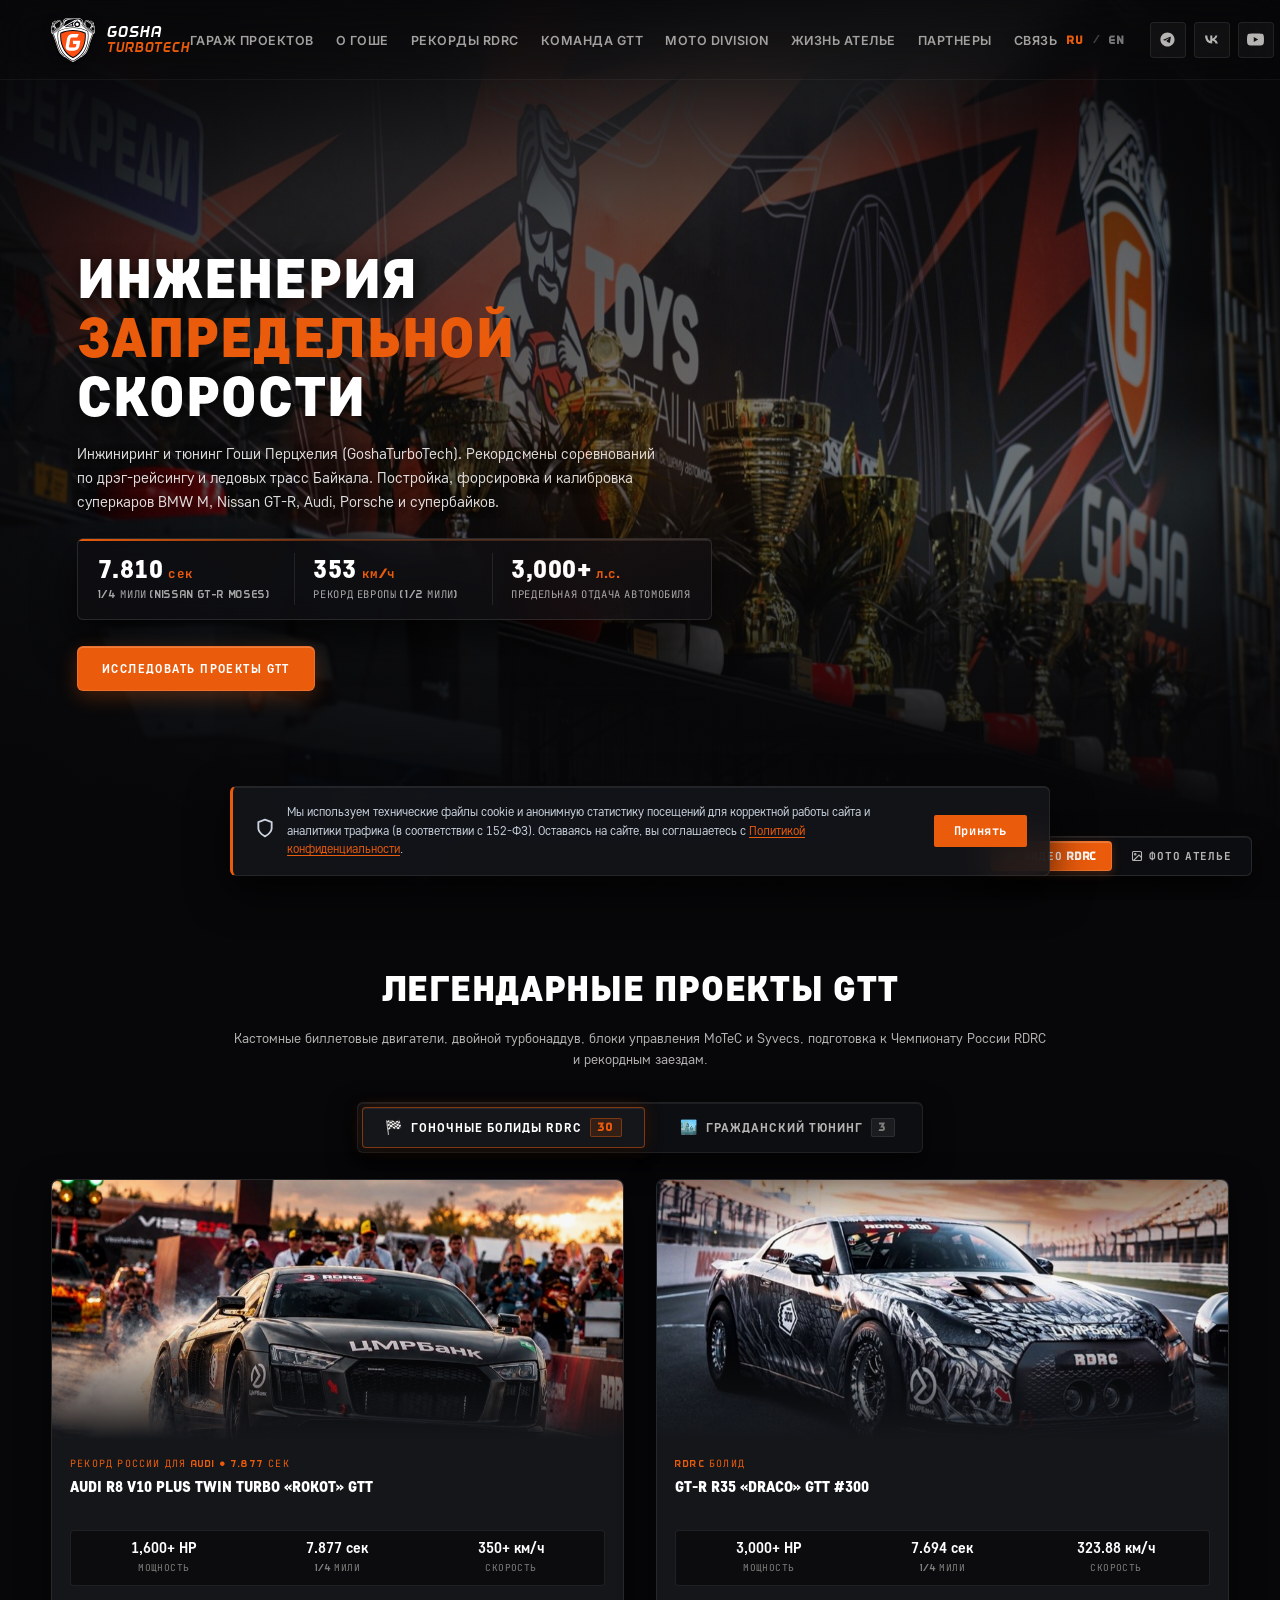
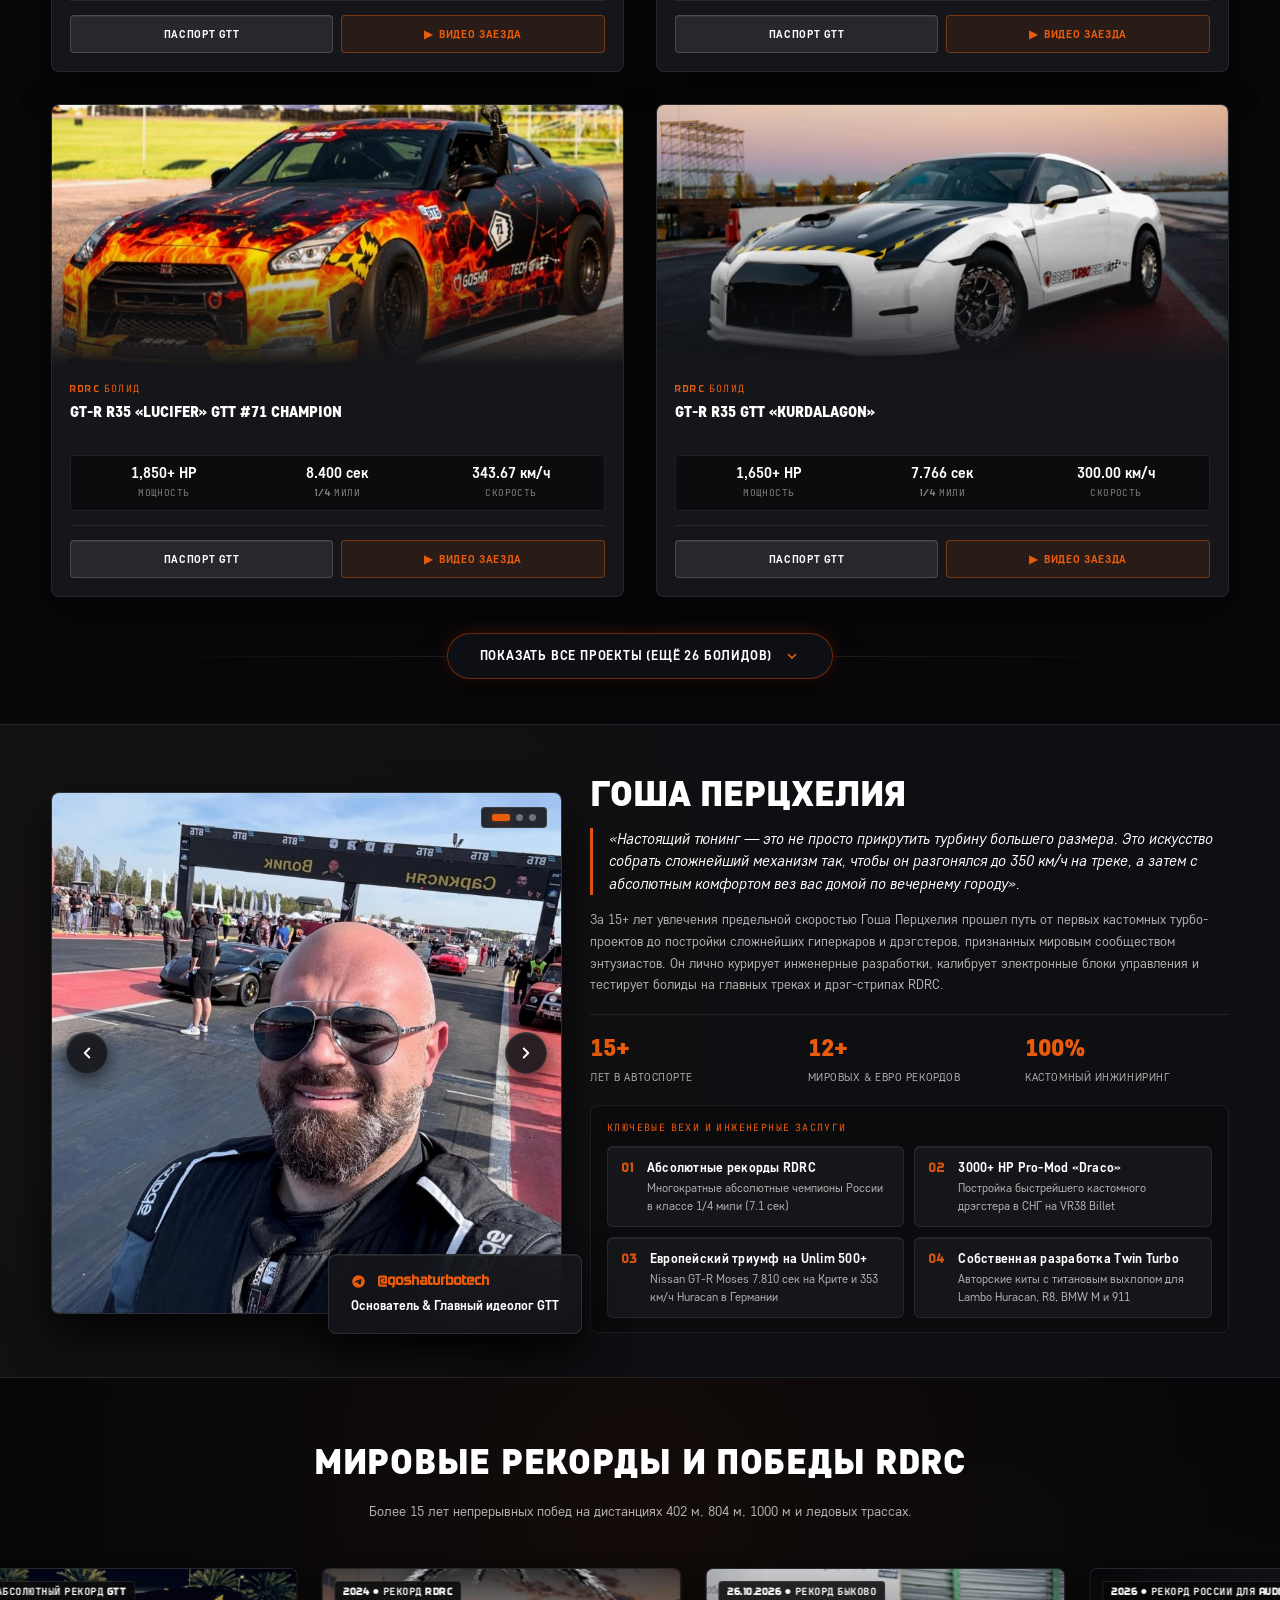
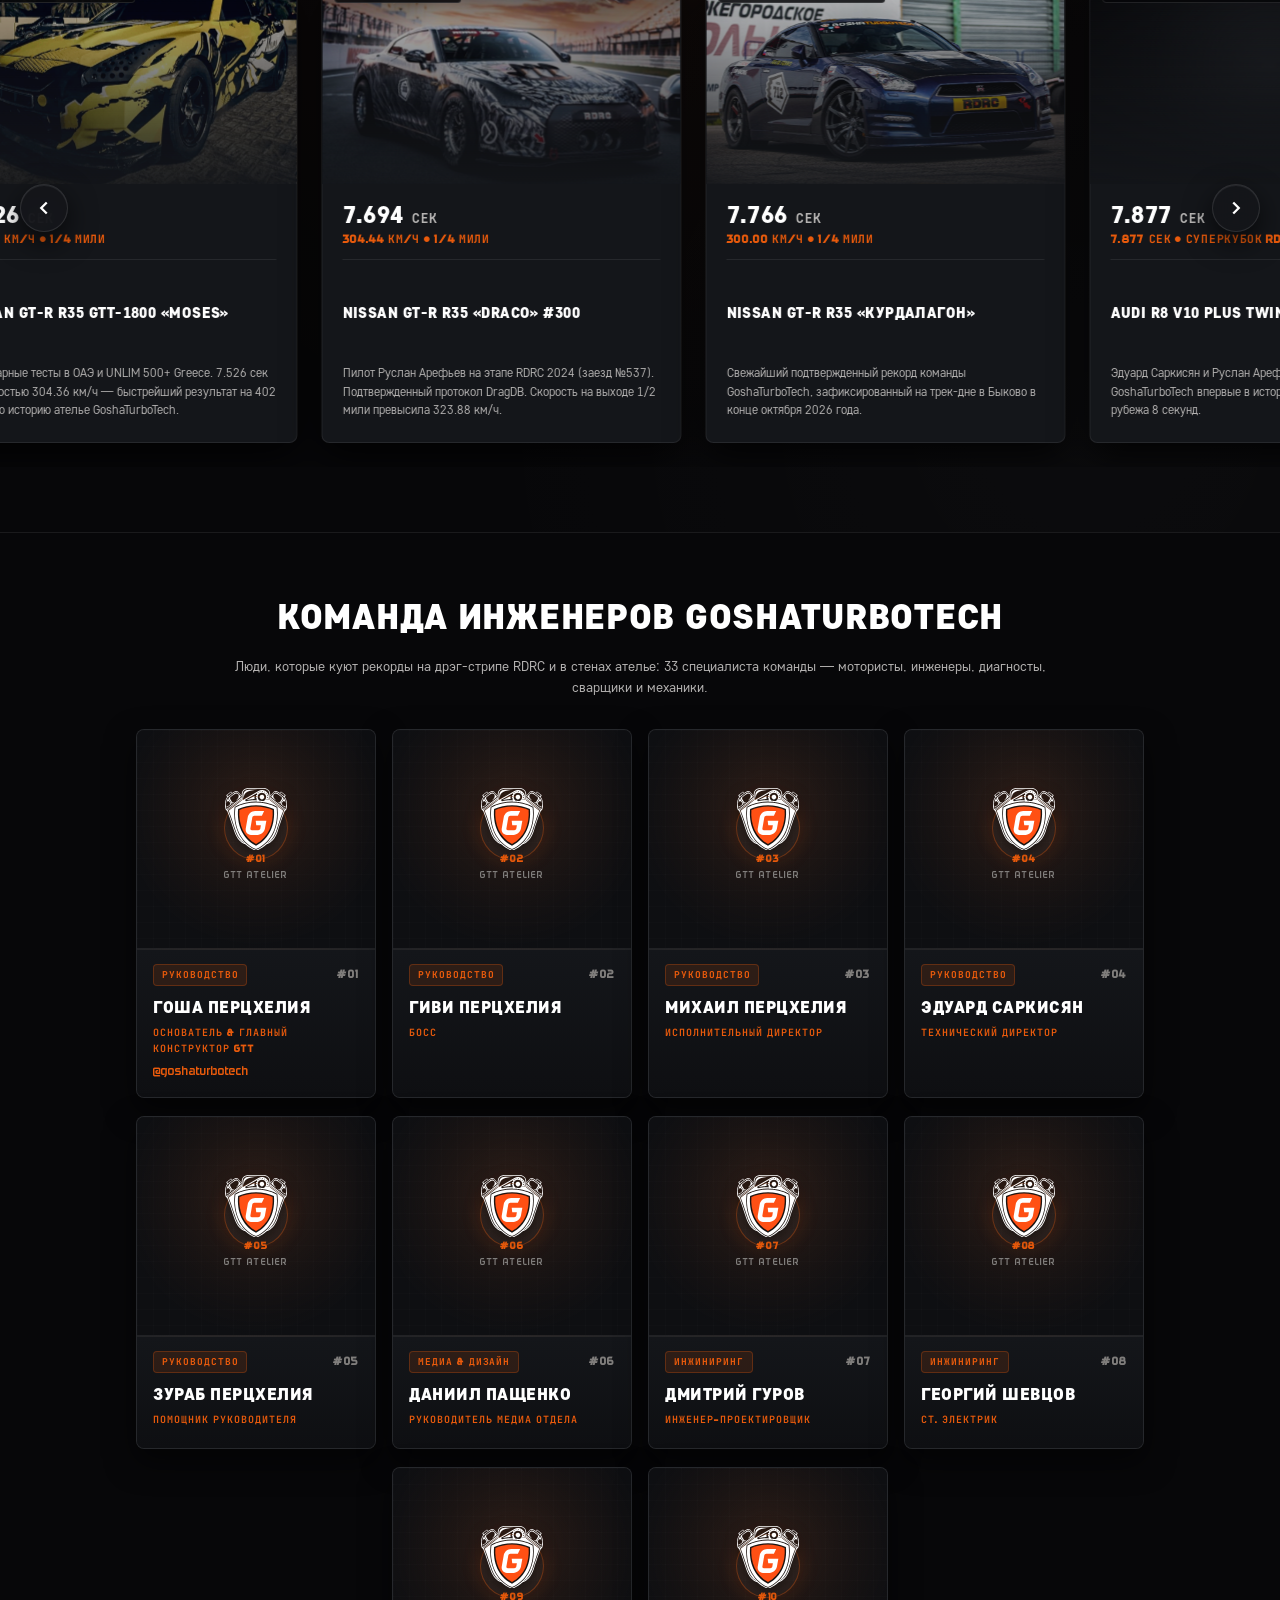
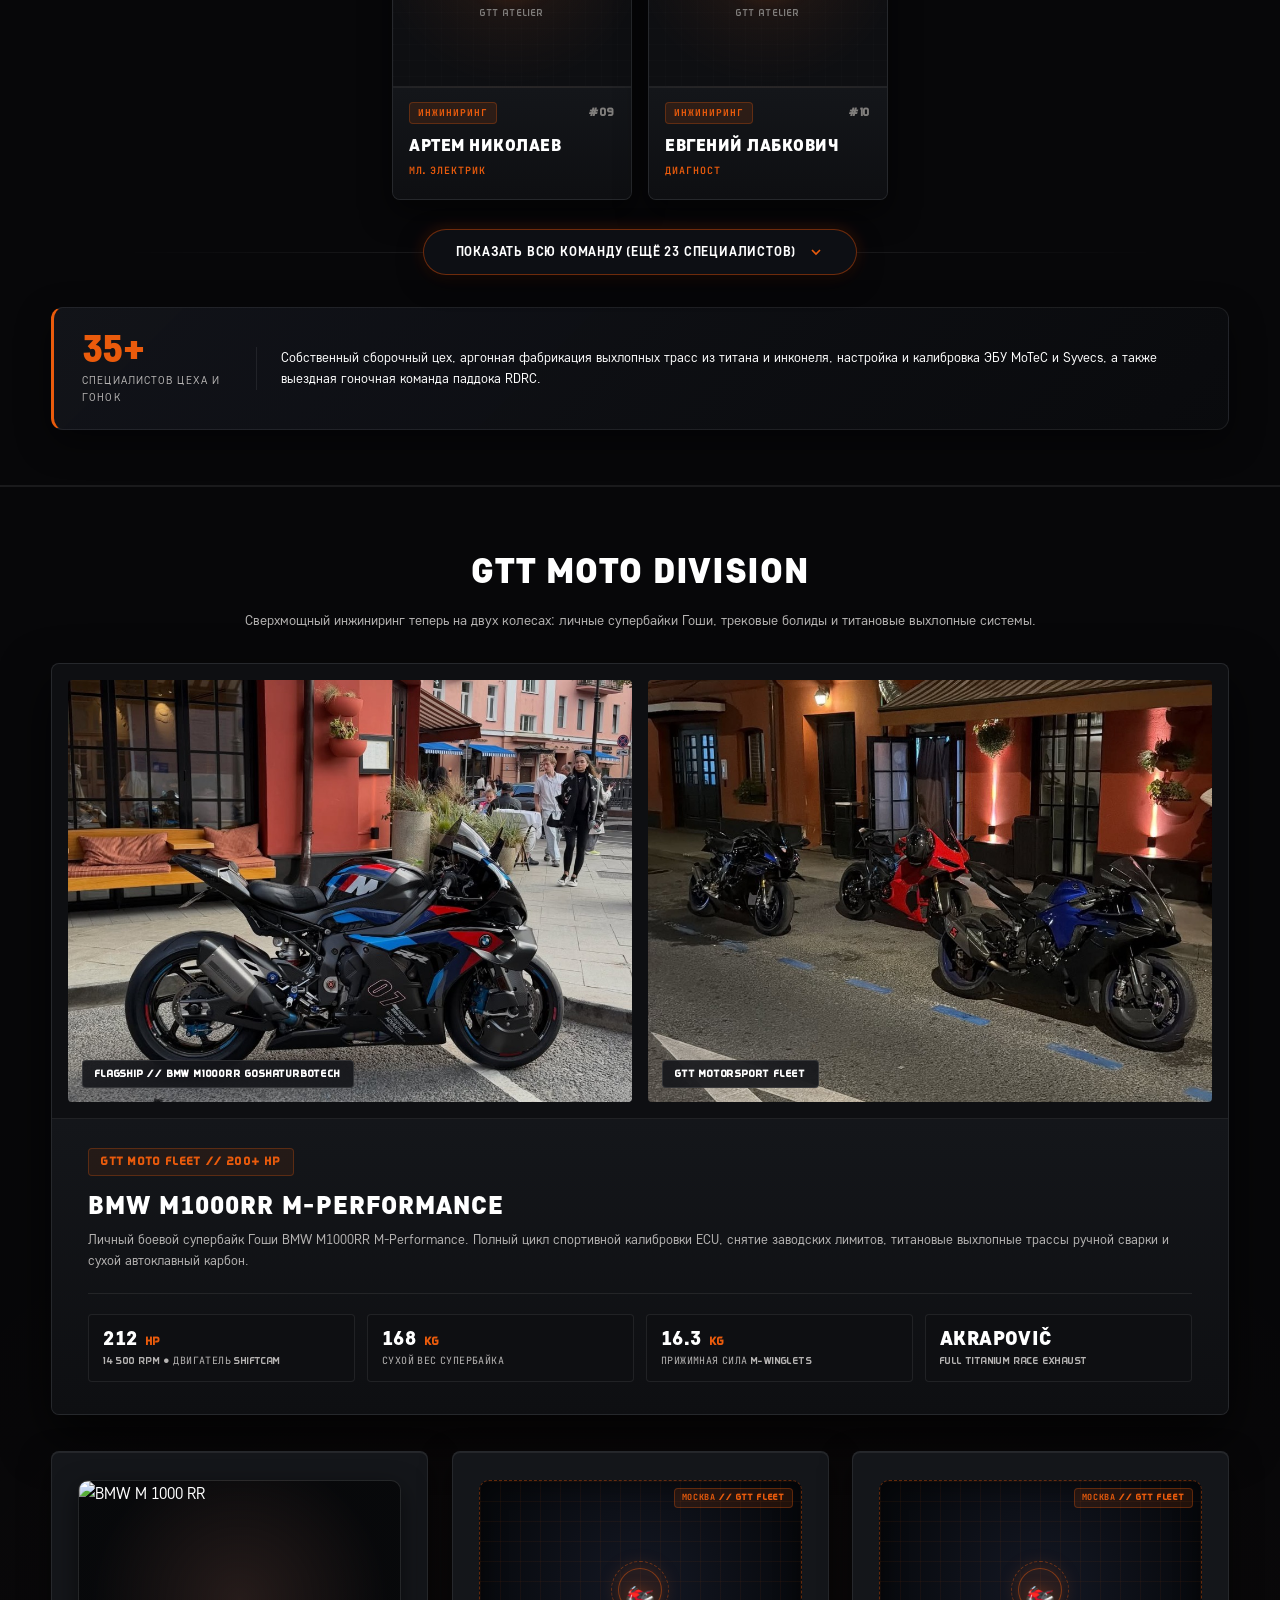
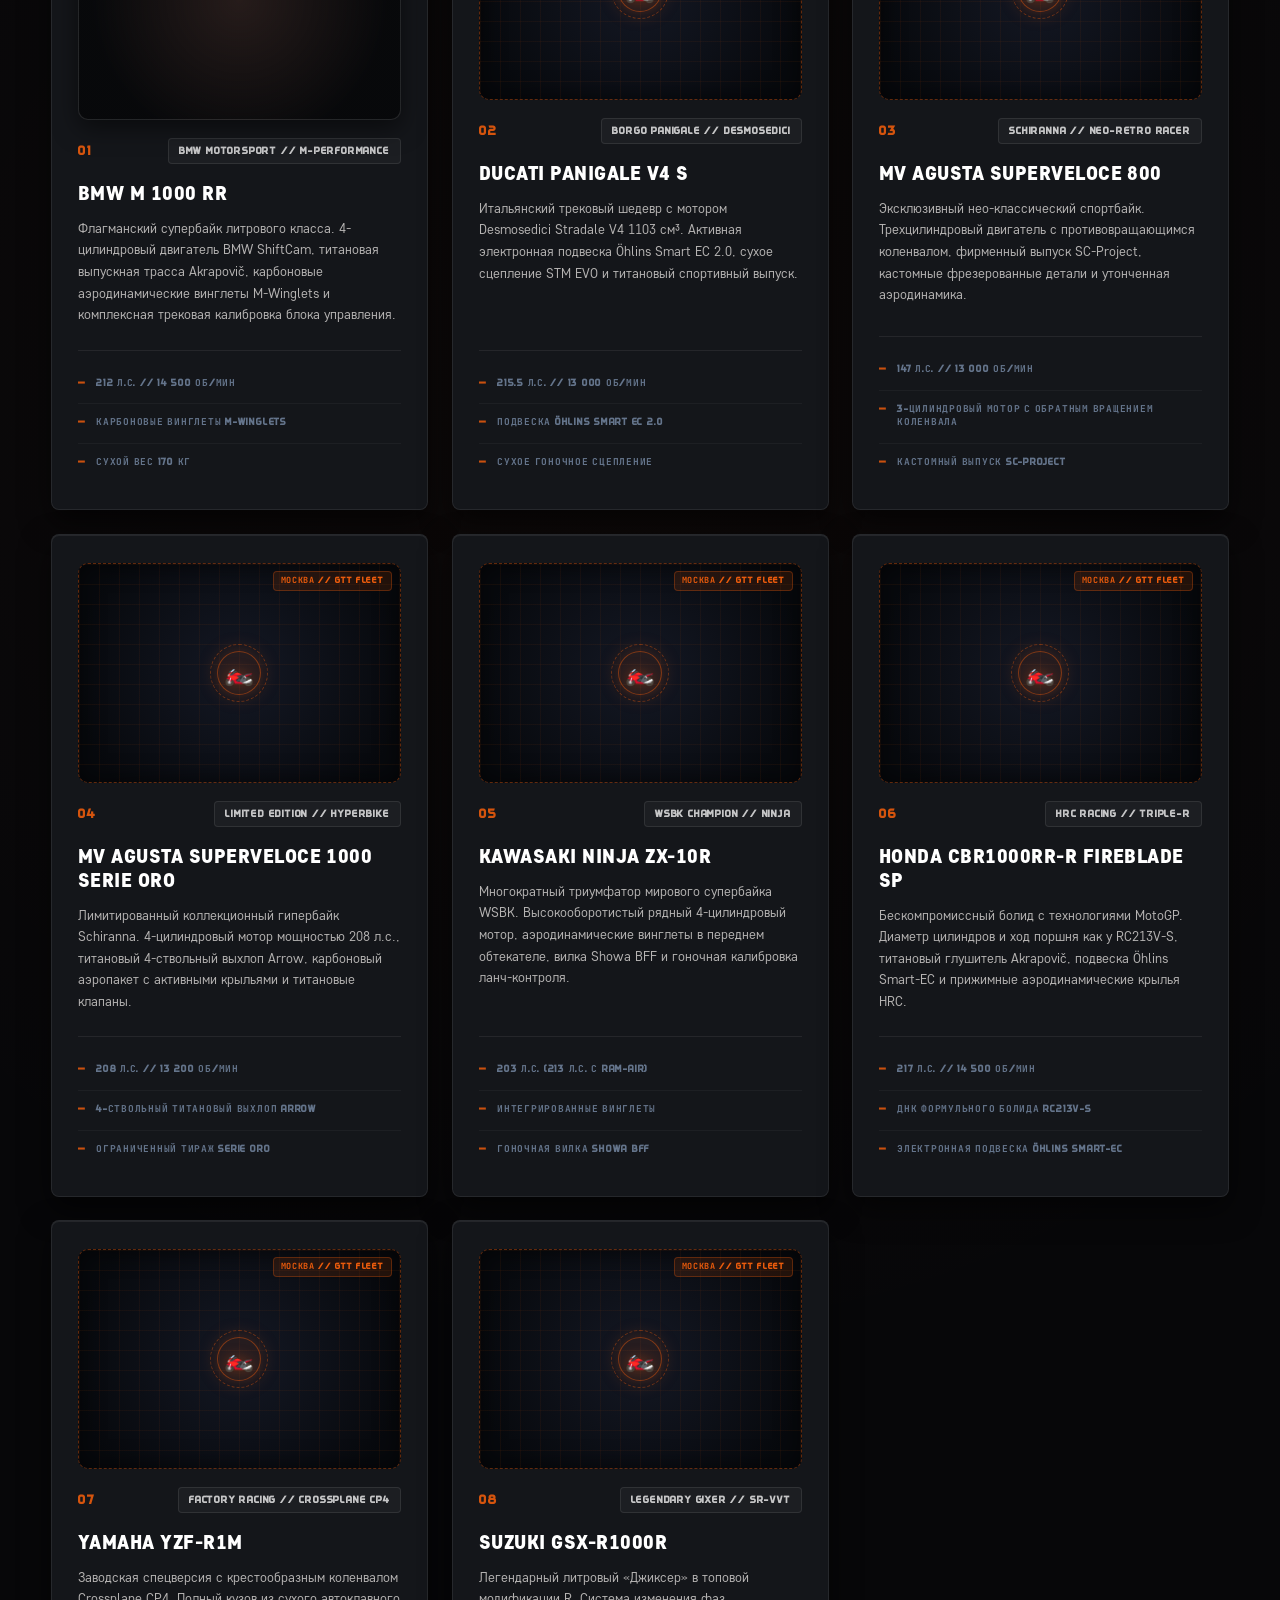
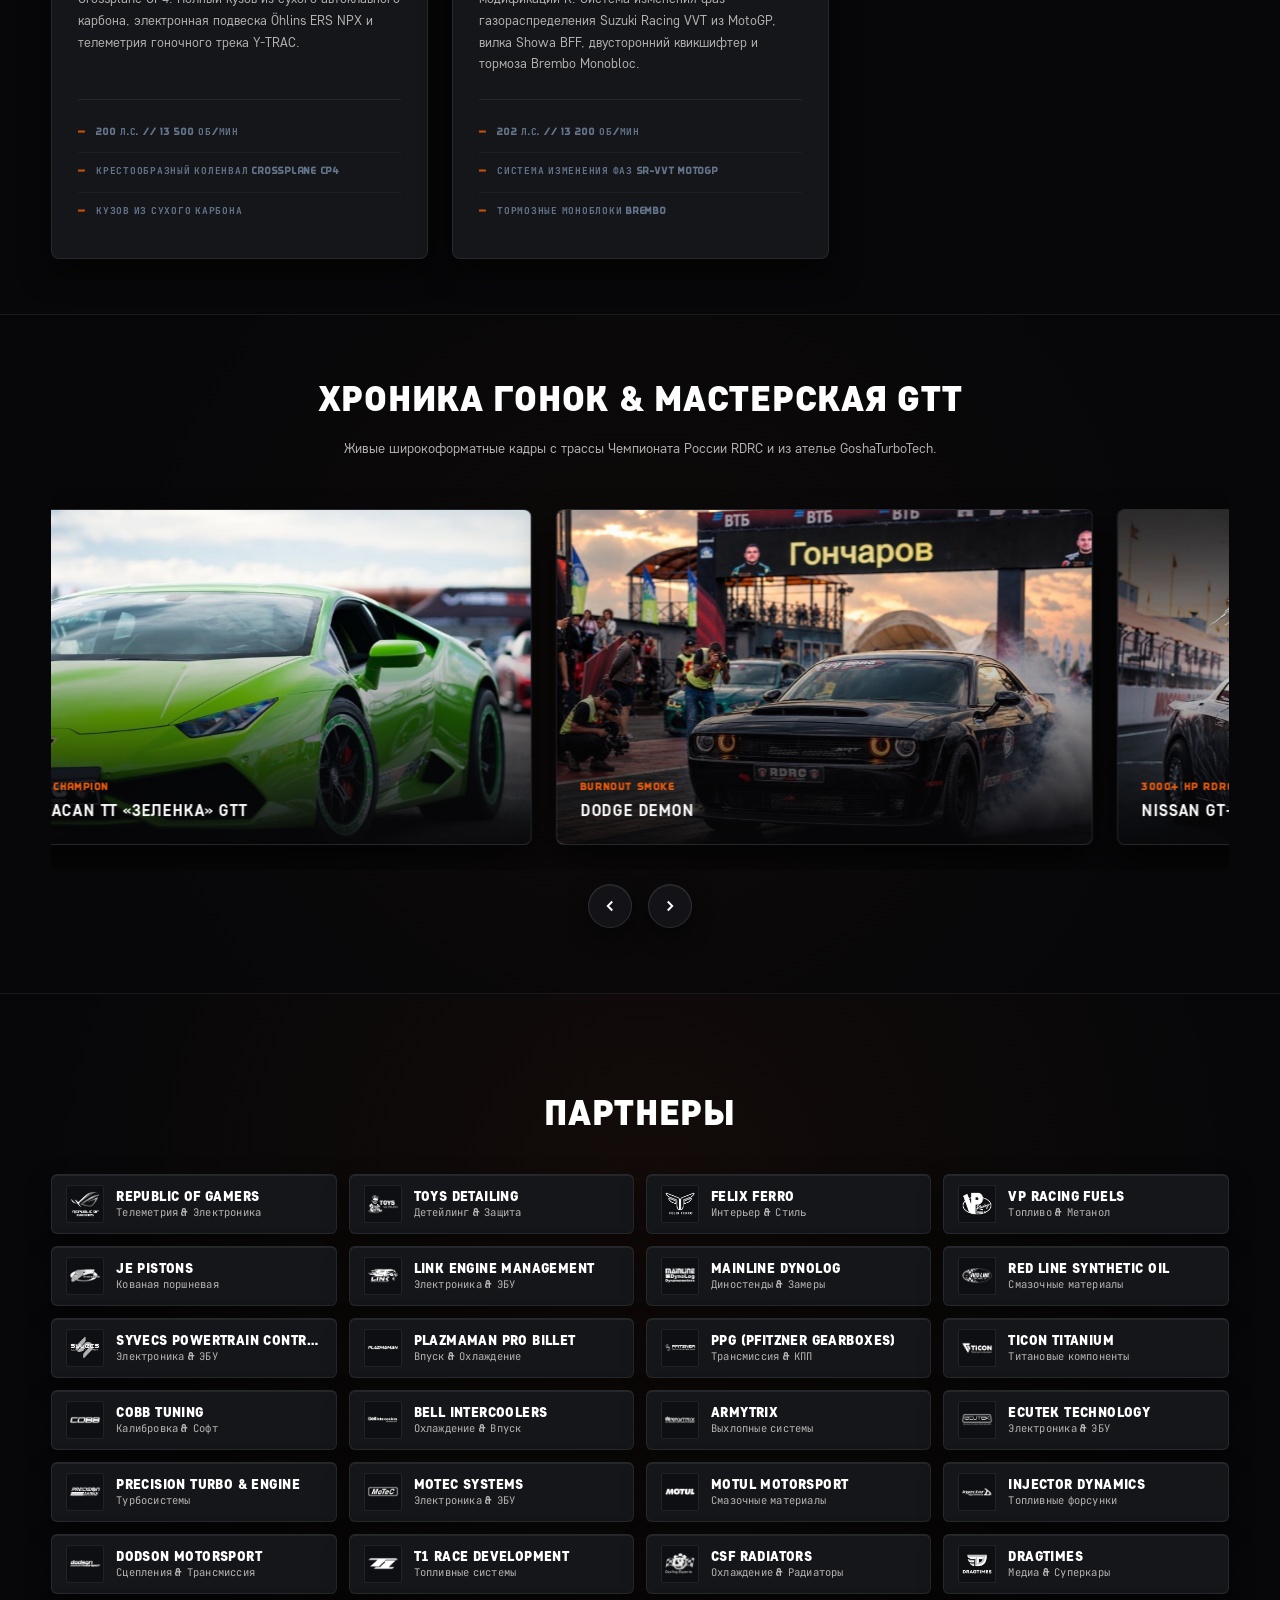
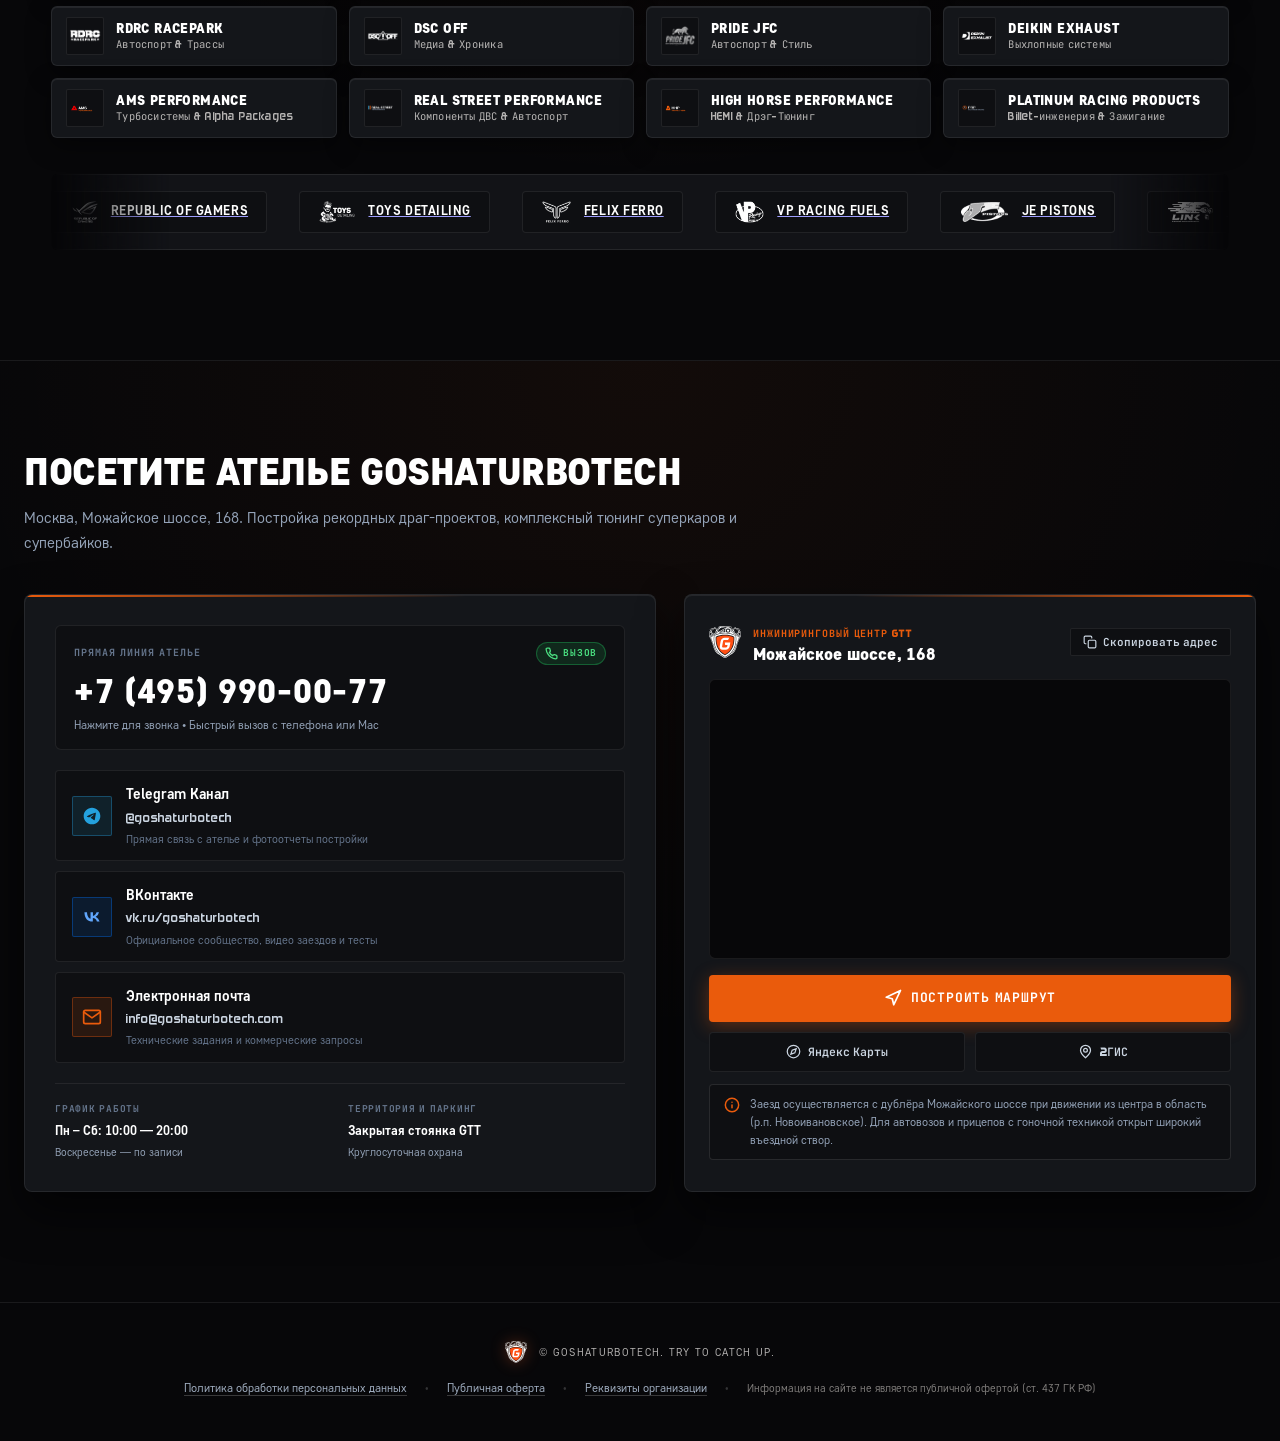
==== commit d56264a0: "sammalu" ====
--- a/index.html
+++ b/index.html
@@ -3,7 +3,7 @@
 <head>
   <meta charset="UTF-8">
   <meta name="viewport" content="width=device-width, initial-scale=1.0, maximum-scale=5.0, viewport-fit=cover">
-  <meta name="theme-color" content="#07080a">
+  <meta name="theme-color" content="#070709">
   <meta name="apple-mobile-web-app-capable" content="yes">
   <meta name="apple-mobile-web-app-status-bar-style" content="black-translucent">
   <meta name="referrer" content="no-referrer">
@@ -17,15 +17,18 @@
   <link rel="shortcut icon" href="favicon.ico">
   <link rel="preconnect" href="https://fonts.googleapis.com">
   <link rel="preconnect" href="https://fonts.gstatic.com" crossorigin>
-  <link href="https://fonts.googleapis.com/css2?family=Chakra+Petch:ital,wght@0,500;0,600;0,700;1,500;1,600;1,700&family=Space+Grotesk:wght@500;600;700&family=Inter:wght@400;500;600;700;800&family=JetBrains+Mono:wght@500;700&display=swap" rel="stylesheet">
+  <link href="https://fonts.googleapis.com/css2?family=Inter:wght@400;500;600;700;800&family=JetBrains+Mono:wght@500;700&family=Oswald:wght@500;600;700&family=Unbounded:wght@700;800;900&display=swap" rel="stylesheet">
   <link rel="dns-prefetch" href="https://yandex.ru">
   <link rel="dns-prefetch" href="https://api-maps.yandex.ru">
   <link rel="preconnect" href="https://yandex.ru">
   <link rel="preconnect" href="https://api-maps.yandex.ru" crossorigin>
-  <link rel="stylesheet" href="css/style.css?v=20261110_v3">
+  <link rel="preload" href="assets/fonts/S-Core%20-%20CoreSansD75Black-Italic.otf" as="font" type="font/otf" crossorigin>
+  <link rel="preload" href="assets/fonts/S-Core%20-%20CoreSansD55Bold.otf" as="font" type="font/otf" crossorigin>
+  <link rel="preload" href="assets/fonts/DAGGERSQUARE%20OBLIQUE.otf" as="font" type="font/otf" crossorigin>
+  <link rel="stylesheet" href="css/style.css?v=20261114_brandfont">
   <style>
-    html, body { background-color: #050608 !important; color: #fff; margin: 0; }
-    #preloader { position: fixed; inset: 0; z-index: 999999; background: #050608; display: flex; align-items: center; justify-content: center; transition: opacity 0.5s cubic-bezier(0.16, 1, 0.3, 1), visibility 0.5s ease; }
+    html, body { background-color: #070709 !important; color: #fff; margin: 0; }
+    #preloader { position: fixed; inset: 0; z-index: 999999; background: #070709; display: flex; align-items: center; justify-content: center; transition: opacity 0.5s cubic-bezier(0.16, 1, 0.3, 1), visibility 0.5s ease; }
     #preloader.fade-out { opacity: 0 !important; visibility: hidden !important; pointer-events: none !important; }
     .preloader-shield-img { width: 110px; height: 110px; object-fit: contain; image-rendering: -webkit-optimize-contrast; image-rendering: crisp-edges; }
     .brand-shield-img { width: 44px; height: 44px; object-fit: contain; image-rendering: -webkit-optimize-contrast; image-rendering: crisp-edges; }
@@ -155,7 +158,7 @@
   <section class="hero" id="hero">
     <div class="hero-bg-container">
       <div class="hero-backdrop-img" id="heroBackdropImg"></div>
-      <video class="hero-video-bg" id="heroVideoBg" autoplay loop muted playsinline webkit-playsinline preload="auto" poster="assets/photos/hero_atelier_backdrop_web.jpg">
+      <video class="hero-video-bg" id="heroVideoBg" autoplay loop muted playsinline webkit-playsinline preload="none" poster="assets/photos/hero_atelier_backdrop_web.jpg">
         <source src="assets/videos/hero_bg_optimized.mp4" type="video/mp4">
         <source src="assets/videos/hero_burnout_action.mp4" type="video/mp4">
       </video>
@@ -218,15 +221,29 @@
       <p class="section-subtitle" data-i18n="garage_subtitle">Кастомные биллетовые двигатели, двойной турбонаддув, блоки управления MoTeC и Syvecs, подготовка к Чемпионату России RDRC и рекордным заездам.</p>
     </div>
 
+    <!-- High-End Category Switch Tabs: Race Builds vs Street / City Division -->
+    <div class="project-category-tabs" id="projectCategoryTabs">
+      <button type="button" class="category-tab-btn active" data-category="race" onclick="setProjectCategory('race')">
+        <span class="cat-icon">🏁</span>
+        <span class="cat-title" data-i18n="cat_race">Гоночные болиды RDRC</span>
+        <span class="cat-count" id="countRaceProjects">31</span>
+      </button>
+      <button type="button" class="category-tab-btn" data-category="street" onclick="setProjectCategory('street')">
+        <span class="cat-icon">🏙️</span>
+        <span class="cat-title" data-i18n="cat_street">Гражданский тюнинг</span>
+        <span class="cat-count" id="countStreetProjects">3</span>
+      </button>
+    </div>
+
     <!-- Filter Pills for Cars (Hidden by default; revealed when expanded) -->
     <div class="filter-pills" id="carsFilterPills" style="display: none;">
-      <button class="filter-pill active" data-filter="all" data-i18n="filter_all">Все проекты (31)</button>
-      <button class="filter-pill" data-filter="gtr">Nissan GT-R (11)</button>
-      <button class="filter-pill" data-filter="porsche">Porsche GTT (5)</button>
-      <button class="filter-pill" data-filter="lambo">Lamborghini TT (4)</button>
-      <button class="filter-pill" data-filter="audi">Audi R8 TT (3)</button>
-      <button class="filter-pill" data-filter="bmw">BMW M-Power (2)</button>
-      <button class="filter-pill" data-filter="other" data-i18n="filter_other">Эксклюзив &amp; Маслкары (6)</button>
+      <button class="filter-pill active" data-filter="all" data-i18n="filter_all">Все проекты</button>
+      <button class="filter-pill" data-filter="gtr">Nissan GT-R</button>
+      <button class="filter-pill" data-filter="porsche">Porsche GTT</button>
+      <button class="filter-pill" data-filter="lambo">Lamborghini TT</button>
+      <button class="filter-pill" data-filter="audi">Audi R8 TT</button>
+      <button class="filter-pill" data-filter="bmw">BMW M-Power</button>
+      <button class="filter-pill" data-filter="other" data-i18n="filter_other">Эксклюзив &amp; Другое</button>
     </div>
 
     <!-- Dynamic Cars Grid -->
@@ -248,7 +265,7 @@
     <div class="founder-container">
       <div class="founder-visual">
         <div class="founder-img-wrapper" id="founderGalleryWrapper">
-          <img src="assets/photos/gosha_strip_selfie.jpg" alt="Гоша Перцхелия GoshaTurboTech" id="founderImg" class="founder-active-img">
+          <img decoding="async" loading="lazy" src="assets/photos/gosha_strip_selfie.jpg" alt="Гоша Перцхелия GoshaTurboTech" id="founderImg" class="founder-active-img">
           
           <!-- Interactive Photo Switcher Controls -->
           <button class="founder-gallery-btn prev-btn" onclick="switchFounderPhoto(-1)" aria-label="Предыдущее фото">
@@ -343,7 +360,6 @@
     <div class="records-bg-backdrop"></div>
 
     <div class="section-header" style="position: relative; z-index: 5;">
-
       <h2 class="section-title" data-i18n="records_title">Мировые рекорды и победы RDRC</h2>
       <p class="section-subtitle" data-i18n="records_subtitle">Более 15 лет непрерывных побед на дистанциях 402 м, 804 м, 1000 м и ледовых трассах.</p>
     </div>
@@ -358,7 +374,7 @@
         <div class="records-carousel-track" id="recordsCarouselTrack">
           <div class="record-item" data-id="rec_moses">
             <div class="record-photo-wrapper">
-              <img src="assets/archive_tilda/gtr_moses.png" alt="NISSAN GT-R R35 «MOSES»" class="record-photo-img" decoding="async">
+              <img loading="lazy" src="assets/archive_tilda/gtr_moses.png" alt="NISSAN GT-R R35 «MOSES»" class="record-photo-img" decoding="async">
               <div class="record-photo-overlay"></div>
               <div class="record-photo-badges">
                 <span class="record-event-pill">UNLIM 500+ • 2016</span>
@@ -376,10 +392,10 @@
           </div>
           <div class="record-item" data-id="rec_draco">
             <div class="record-photo-wrapper">
-              <img src="assets/cars/gtr_draco_promod_front.jpg" alt="NISSAN GT-R DRACO PRO-MOD #300" class="record-photo-img" style="object-position: center 65%;" decoding="async" onload="handleRecordImgLoad(this)">
-              <div class="record-photo-overlay"></div>
-              <div class="record-photo-badges">
-                <span class="record-event-pill">RDRC PRO-MOD • 2024</span>
+              <img loading="lazy" src="assets/cars/gtr_draco_promod_front.jpg" alt="NISSAN GT-R R35 «DRACO» #300" class="record-photo-img" style="object-position: center 65%;" decoding="async" onload="handleRecordImgLoad(this)">
+              <div class="record-photo-overlay"></div>
+              <div class="record-photo-badges">
+                <span class="record-event-pill">RDRC • 2024</span>
                 <span class="record-num-pill">#02</span>
               </div>
             </div>
@@ -388,13 +404,13 @@
                 <span class="record-hero-time">7.694 <span class="record-hero-unit">СЕК</span></span>
                 <span class="record-hero-speed">304.44 КМ/Ч • 1/4 МИЛИ</span>
               </div>
-              <h3 class="record-car-title">NISSAN GT-R DRACO PRO-MOD #300</h3>
+              <h3 class="record-car-title">NISSAN GT-R R35 «DRACO» #300</h3>
               <p class="record-car-desc">Флагман дрэг-рейсинга России. Выход из 1/2 мили 323.88 км/ч.</p>
             </div>
           </div>
           <div class="record-item" data-id="rec_kurdalagon">
             <div class="record-photo-wrapper">
-              <img src="assets/cars/gtr_korzhik_712.jpg" alt="NISSAN GT-R R35 «КУРДАЛАГОН»" class="record-photo-img" decoding="async" onload="handleRecordImgLoad(this)">
+              <img loading="lazy" src="assets/cars/gtr_korzhik_712.jpg" alt="NISSAN GT-R R35 «КУРДАЛАГОН»" class="record-photo-img" decoding="async" onload="handleRecordImgLoad(this)">
               <div class="record-photo-overlay"></div>
               <div class="record-photo-badges">
                 <span class="record-event-pill">RDRC БЫКОВО • 2026</span>
@@ -412,7 +428,7 @@
           </div>
           <div class="record-item" data-id="rec_rokot">
             <div class="record-photo-wrapper">
-              <img src="assets/cars/audi_r8_tsmr_launch.jpg" alt="AUDI R8 V10 PLUS TT «ROKOT»" class="record-photo-img" style="object-position: center 68%;" decoding="async" onload="handleRecordImgLoad(this)">
+              <img loading="lazy" src="assets/cars/audi_r8_tsmr_launch.jpg" alt="AUDI R8 V10 PLUS TT «ROKOT»" class="record-photo-img" style="object-position: center 68%;" decoding="async" onload="handleRecordImgLoad(this)">
               <div class="record-photo-overlay"></div>
               <div class="record-photo-badges">
                 <span class="record-event-pill">РЕКОРД РОССИИ • 2026</span>
@@ -430,7 +446,7 @@
           </div>
           <div class="record-item" data-id="rec_bezzubik">
             <div class="record-photo-wrapper">
-              <img src="assets/photos/huracan_rdrc_stage_line.jpg" alt="HURACAN TT «BEZZUBIK»" class="record-photo-img" decoding="async" onload="handleRecordImgLoad(this)">
+              <img loading="lazy" src="assets/photos/huracan_rdrc_stage_line.jpg" alt="HURACAN TT «BEZZUBIK»" class="record-photo-img" decoding="async" onload="handleRecordImgLoad(this)">
               <div class="record-photo-overlay"></div>
               <div class="record-photo-badges">
                 <span class="record-event-pill">RACE 1000 • ГЕРМАНИЯ</span>
@@ -448,7 +464,7 @@
           </div>
           <div class="record-item" data-id="rec_zelenka">
             <div class="record-photo-wrapper">
-              <img src="assets/photos/huracan_zelenka_gtt.jpg" alt="HURACAN TT «ЗЕЛЕНКА»" class="record-photo-img" style="object-position: 32% 60%;" decoding="async" onload="handleRecordImgLoad(this)">
+              <img loading="lazy" src="assets/photos/huracan_zelenka_gtt.jpg" alt="HURACAN TT «ЗЕЛЕНКА»" class="record-photo-img" style="object-position: 32% 60%;" decoding="async" onload="handleRecordImgLoad(this)">
               <div class="record-photo-overlay"></div>
               <div class="record-photo-badges">
                 <span class="record-event-pill">ROLLING 50 1000</span>
@@ -466,7 +482,7 @@
           </div>
           <div class="record-item" data-id="rec_lucifer">
             <div class="record-photo-wrapper">
-              <img src="assets/cars/gtr_lucifer_solo.jpg" alt="NISSAN GT-R R35 «LUCIFER» #71" class="record-photo-img" style="object-position: 55% 65%;" decoding="async" onload="handleRecordImgLoad(this)">
+              <img loading="lazy" src="assets/cars/gtr_lucifer_solo.jpg" alt="NISSAN GT-R R35 «LUCIFER» #71" class="record-photo-img" style="object-position: 55% 65%;" decoding="async" onload="handleRecordImgLoad(this)">
               <div class="record-photo-overlay"></div>
               <div class="record-photo-badges">
                 <span class="record-event-pill">RDRC 2026 • ЧЕМПИОН</span>
@@ -484,7 +500,7 @@
           </div>
           <div class="record-item" data-id="rec_korzhik">
             <div class="record-photo-wrapper">
-              <img src="assets/archive_tilda/gtr_korzhik.png" alt="NISSAN GT-R R35 «KORZHIK» #712" class="record-photo-img" decoding="async">
+              <img loading="lazy" src="assets/archive_tilda/gtr_korzhik.png" alt="NISSAN GT-R R35 «KORZHIK» #712" class="record-photo-img" decoding="async">
               <div class="record-photo-overlay"></div>
               <div class="record-photo-badges">
                 <span class="record-event-pill">МОСКОВСКАЯ МИЛЯ</span>
@@ -502,7 +518,7 @@
           </div>
           <div class="record-item" data-id="rec_hulk">
             <div class="record-photo-wrapper">
-              <img src="assets/cars/huracan_green_grey_rdrc.jpg" alt="HURACAN LP610-4 «HULK»" class="record-photo-img" decoding="async">
+              <img loading="lazy" src="assets/cars/huracan_green_grey_rdrc.jpg" alt="HURACAN LP610-4 «HULK»" class="record-photo-img" decoding="async">
               <div class="record-photo-overlay"></div>
               <div class="record-photo-badges">
                 <span class="record-event-pill">СУПЕРКУБОК RDRC</span>
@@ -520,7 +536,7 @@
           </div>
           <div class="record-item" data-id="rec_tonystark">
             <div class="record-photo-wrapper">
-              <img src="assets/archive_tilda/audi_r8_tonystark.png" alt="AUDI R8 V10 PLUS «TONY STARK»" class="record-photo-img" decoding="async">
+              <img loading="lazy" src="assets/archive_tilda/audi_r8_tonystark.png" alt="AUDI R8 V10 PLUS «TONY STARK»" class="record-photo-img" decoding="async">
               <div class="record-photo-overlay"></div>
               <div class="record-photo-badges">
                 <span class="record-event-pill">RECORD DAYS</span>
@@ -538,7 +554,7 @@
           </div>
           <div class="record-item" data-id="rec_gtt1200">
             <div class="record-photo-wrapper">
-              <img src="assets/archive_tilda/porsche_991_gtt1200.jpg" alt="PORSCHE 911 TURBO GTT-1200" class="record-photo-img" decoding="async">
+              <img loading="lazy" src="assets/archive_tilda/porsche_991_gtt1200.jpg" alt="PORSCHE 911 TURBO GTT-1200" class="record-photo-img" decoding="async">
               <div class="record-photo-overlay"></div>
               <div class="record-photo-badges">
                 <span class="record-event-pill">РЕКОРД ЕВРОПЫ 991</span>
@@ -556,7 +572,7 @@
           </div>
           <div class="record-item" data-id="rec_su7">
             <div class="record-photo-wrapper">
-              <img src="assets/cars/bmw_m5_rdrc_race.jpg" alt="XIAOMI SU7 ULTRA GTT SPEC" class="record-photo-img" decoding="async">
+              <img loading="lazy" src="assets/cars/bmw_m5_rdrc_race.jpg" alt="XIAOMI SU7 ULTRA GTT SPEC" class="record-photo-img" decoding="async">
               <div class="record-photo-overlay"></div>
               <div class="record-photo-badges">
                 <span class="record-event-pill">СУПЕРКУБОК 2026</span>
@@ -574,7 +590,7 @@
           </div>
           <div class="record-item" data-id="rec_imba">
             <div class="record-photo-wrapper">
-              <img src="assets/archive_tilda/porsche_992_imba.jpg" alt="PORSCHE 911 TURBO S IMBA" class="record-photo-img" decoding="async">
+              <img loading="lazy" src="assets/archive_tilda/porsche_992_imba.jpg" alt="PORSCHE 911 TURBO S IMBA" class="record-photo-img" decoding="async">
               <div class="record-photo-overlay"></div>
               <div class="record-photo-badges">
                 <span class="record-event-pill">МИРОВОЙ ОРИЕНТИР 992</span>
@@ -592,7 +608,7 @@
           </div>
           <div class="record-item" data-id="rec_puncher">
             <div class="record-photo-wrapper">
-              <img src="assets/archive_tilda/porsche_992_puncher.jpg" alt="PORSCHE 911 TURBO S PUNCHER" class="record-photo-img" decoding="async">
+              <img loading="lazy" src="assets/archive_tilda/porsche_992_puncher.jpg" alt="PORSCHE 911 TURBO S PUNCHER" class="record-photo-img" decoding="async">
               <div class="record-photo-overlay"></div>
               <div class="record-photo-badges">
                 <span class="record-event-pill">UNLIM FEST</span>
@@ -610,7 +626,7 @@
           </div>
           <div class="record-item" data-id="rec_gyurza">
             <div class="record-photo-wrapper">
-              <img src="assets/archive_tilda/audi_r8_gyurza_ice.jpg" alt="AUDI R8 V10 PLUS «GYURZA»" class="record-photo-img" decoding="async">
+              <img loading="lazy" src="assets/archive_tilda/audi_r8_gyurza_ice.jpg" alt="AUDI R8 V10 PLUS «GYURZA»" class="record-photo-img" decoding="async">
               <div class="record-photo-overlay"></div>
               <div class="record-photo-badges">
                 <span class="record-event-pill">РЕКОРД ЛЬДА БАЙКАЛА</span>
@@ -628,7 +644,7 @@
           </div>
           <div class="record-item" data-id="rec_gallardo">
             <div class="record-photo-wrapper">
-              <img src="assets/photos/huracan_zelenka_gtt.jpg" alt="LAMBORGHINI GALLARDO NERA TT" class="record-photo-img" decoding="async">
+              <img loading="lazy" src="assets/photos/huracan_zelenka_gtt.jpg" alt="LAMBORGHINI GALLARDO NERA TT" class="record-photo-img" decoding="async">
               <div class="record-photo-overlay"></div>
               <div class="record-photo-badges">
                 <span class="record-event-pill">МИРОВОЙ РЕКОРД 1 МИЛЯ</span>
@@ -646,7 +662,7 @@
           </div>
           <div class="record-item" data-id="rec_moses_dup">
             <div class="record-photo-wrapper">
-              <img src="assets/archive_tilda/gtr_moses.png" alt="NISSAN GT-R R35 «MOSES»" class="record-photo-img" decoding="async">
+              <img loading="lazy" src="assets/archive_tilda/gtr_moses.png" alt="NISSAN GT-R R35 «MOSES»" class="record-photo-img" decoding="async">
               <div class="record-photo-overlay"></div>
               <div class="record-photo-badges">
                 <span class="record-event-pill">UNLIM 500+ • 2016</span>
@@ -664,10 +680,10 @@
           </div>
           <div class="record-item" data-id="rec_draco_dup">
             <div class="record-photo-wrapper">
-              <img src="assets/cars/gtr_draco_promod_front.jpg" alt="NISSAN GT-R DRACO PRO-MOD #300" class="record-photo-img" decoding="async">
-              <div class="record-photo-overlay"></div>
-              <div class="record-photo-badges">
-                <span class="record-event-pill">RDRC PRO-MOD • 2024</span>
+              <img loading="lazy" src="assets/cars/gtr_draco_promod_front.jpg" alt="NISSAN GT-R R35 «DRACO» #300" class="record-photo-img" decoding="async">
+              <div class="record-photo-overlay"></div>
+              <div class="record-photo-badges">
+                <span class="record-event-pill">RDRC • 2024</span>
                 <span class="record-num-pill">#02</span>
               </div>
             </div>
@@ -676,13 +692,13 @@
                 <span class="record-hero-time">7.694 <span class="record-hero-unit">СЕК</span></span>
                 <span class="record-hero-speed">304.44 КМ/Ч • 1/4 МИЛИ</span>
               </div>
-              <h3 class="record-car-title">NISSAN GT-R DRACO PRO-MOD #300</h3>
+              <h3 class="record-car-title">NISSAN GT-R R35 «DRACO» #300</h3>
               <p class="record-car-desc">Флагман дрэг-рейсинга России. Выход из 1/2 мили 323.88 км/ч.</p>
             </div>
           </div>
           <div class="record-item" data-id="rec_kurdalagon_dup">
             <div class="record-photo-wrapper">
-              <img src="assets/archive_tilda/gtr_kurdalagon.png" alt="NISSAN GT-R R35 «КУРДАЛАГОН»" class="record-photo-img" decoding="async">
+              <img loading="lazy" src="assets/archive_tilda/gtr_kurdalagon.png" alt="NISSAN GT-R R35 «КУРДАЛАГОН»" class="record-photo-img" decoding="async">
               <div class="record-photo-overlay"></div>
               <div class="record-photo-badges">
                 <span class="record-event-pill">RDRC БЫКОВО • 2026</span>
@@ -700,7 +716,7 @@
           </div>
           <div class="record-item" data-id="rec_rokot_dup">
             <div class="record-photo-wrapper">
-              <img src="assets/cars/audi_r8_tsmr_launch.jpg" alt="AUDI R8 V10 PLUS TT «ROKOT»" class="record-photo-img" decoding="async">
+              <img loading="lazy" src="assets/cars/audi_r8_tsmr_launch.jpg" alt="AUDI R8 V10 PLUS TT «ROKOT»" class="record-photo-img" decoding="async">
               <div class="record-photo-overlay"></div>
               <div class="record-photo-badges">
                 <span class="record-event-pill">РЕКОРД РОССИИ • 2026</span>
@@ -718,7 +734,7 @@
           </div>
           <div class="record-item" data-id="rec_bezzubik_dup">
             <div class="record-photo-wrapper">
-              <img src="assets/photos/huracan_rdrc_stage_line.jpg" alt="HURACAN TT «BEZZUBIK»" class="record-photo-img" decoding="async">
+              <img loading="lazy" src="assets/photos/huracan_rdrc_stage_line.jpg" alt="HURACAN TT «BEZZUBIK»" class="record-photo-img" decoding="async">
               <div class="record-photo-overlay"></div>
               <div class="record-photo-badges">
                 <span class="record-event-pill">RACE 1000 • ГЕРМАНИЯ</span>
@@ -736,7 +752,7 @@
           </div>
           <div class="record-item" data-id="rec_zelenka_dup">
             <div class="record-photo-wrapper">
-              <img src="assets/photos/huracan_zelenka_gtt.jpg" alt="HURACAN TT «ЗЕЛЕНКА»" class="record-photo-img" decoding="async">
+              <img loading="lazy" src="assets/photos/huracan_zelenka_gtt.jpg" alt="HURACAN TT «ЗЕЛЕНКА»" class="record-photo-img" decoding="async">
               <div class="record-photo-overlay"></div>
               <div class="record-photo-badges">
                 <span class="record-event-pill">ROLLING 50 1000</span>
@@ -754,7 +770,7 @@
           </div>
           <div class="record-item" data-id="rec_lucifer_dup">
             <div class="record-photo-wrapper">
-              <img src="assets/cars/gtr_lucifer_solo.jpg" alt="NISSAN GT-R R35 «LUCIFER» #71" class="record-photo-img" decoding="async">
+              <img loading="lazy" src="assets/cars/gtr_lucifer_solo.jpg" alt="NISSAN GT-R R35 «LUCIFER» #71" class="record-photo-img" decoding="async">
               <div class="record-photo-overlay"></div>
               <div class="record-photo-badges">
                 <span class="record-event-pill">RDRC 2026 • ЧЕМПИОН</span>
@@ -772,7 +788,7 @@
           </div>
           <div class="record-item" data-id="rec_korzhik_dup">
             <div class="record-photo-wrapper">
-              <img src="assets/archive_tilda/gtr_korzhik.png" alt="NISSAN GT-R R35 «KORZHIK» #712" class="record-photo-img" decoding="async">
+              <img loading="lazy" src="assets/archive_tilda/gtr_korzhik.png" alt="NISSAN GT-R R35 «KORZHIK» #712" class="record-photo-img" decoding="async">
               <div class="record-photo-overlay"></div>
               <div class="record-photo-badges">
                 <span class="record-event-pill">МОСКОВСКАЯ МИЛЯ</span>
@@ -790,7 +806,7 @@
           </div>
           <div class="record-item" data-id="rec_hulk_dup">
             <div class="record-photo-wrapper">
-              <img src="assets/cars/huracan_green_grey_rdrc.jpg" alt="HURACAN LP610-4 «HULK»" class="record-photo-img" decoding="async">
+              <img loading="lazy" src="assets/cars/huracan_green_grey_rdrc.jpg" alt="HURACAN LP610-4 «HULK»" class="record-photo-img" decoding="async">
               <div class="record-photo-overlay"></div>
               <div class="record-photo-badges">
                 <span class="record-event-pill">СУПЕРКУБОК RDRC</span>
@@ -808,7 +824,7 @@
           </div>
           <div class="record-item" data-id="rec_tonystark_dup">
             <div class="record-photo-wrapper">
-              <img src="assets/archive_tilda/audi_r8_tonystark.png" alt="AUDI R8 V10 PLUS «TONY STARK»" class="record-photo-img" decoding="async">
+              <img loading="lazy" src="assets/archive_tilda/audi_r8_tonystark.png" alt="AUDI R8 V10 PLUS «TONY STARK»" class="record-photo-img" decoding="async">
               <div class="record-photo-overlay"></div>
               <div class="record-photo-badges">
                 <span class="record-event-pill">RECORD DAYS</span>
@@ -826,7 +842,7 @@
           </div>
           <div class="record-item" data-id="rec_gtt1200_dup">
             <div class="record-photo-wrapper">
-              <img src="assets/archive_tilda/porsche_991_gtt1200.jpg" alt="PORSCHE 911 TURBO GTT-1200" class="record-photo-img" decoding="async">
+              <img loading="lazy" src="assets/archive_tilda/porsche_991_gtt1200.jpg" alt="PORSCHE 911 TURBO GTT-1200" class="record-photo-img" decoding="async">
               <div class="record-photo-overlay"></div>
               <div class="record-photo-badges">
                 <span class="record-event-pill">РЕКОРД ЕВРОПЫ 991</span>
@@ -844,7 +860,7 @@
           </div>
           <div class="record-item" data-id="rec_su7_dup">
             <div class="record-photo-wrapper">
-              <img src="assets/cars/bmw_m5_rdrc_race.jpg" alt="XIAOMI SU7 ULTRA GTT SPEC" class="record-photo-img" decoding="async">
+              <img loading="lazy" src="assets/cars/bmw_m5_rdrc_race.jpg" alt="XIAOMI SU7 ULTRA GTT SPEC" class="record-photo-img" decoding="async">
               <div class="record-photo-overlay"></div>
               <div class="record-photo-badges">
                 <span class="record-event-pill">СУПЕРКУБОК 2026</span>
@@ -862,7 +878,7 @@
           </div>
           <div class="record-item" data-id="rec_imba_dup">
             <div class="record-photo-wrapper">
-              <img src="assets/archive_tilda/porsche_992_imba.jpg" alt="PORSCHE 911 TURBO S IMBA" class="record-photo-img" decoding="async">
+              <img loading="lazy" src="assets/archive_tilda/porsche_992_imba.jpg" alt="PORSCHE 911 TURBO S IMBA" class="record-photo-img" decoding="async">
               <div class="record-photo-overlay"></div>
               <div class="record-photo-badges">
                 <span class="record-event-pill">МИРОВОЙ ОРИЕНТИР 992</span>
@@ -880,7 +896,7 @@
           </div>
           <div class="record-item" data-id="rec_puncher_dup">
             <div class="record-photo-wrapper">
-              <img src="assets/archive_tilda/porsche_992_puncher.jpg" alt="PORSCHE 911 TURBO S PUNCHER" class="record-photo-img" decoding="async">
+              <img loading="lazy" src="assets/archive_tilda/porsche_992_puncher.jpg" alt="PORSCHE 911 TURBO S PUNCHER" class="record-photo-img" decoding="async">
               <div class="record-photo-overlay"></div>
               <div class="record-photo-badges">
                 <span class="record-event-pill">UNLIM FEST</span>
@@ -898,7 +914,7 @@
           </div>
           <div class="record-item" data-id="rec_gyurza_dup">
             <div class="record-photo-wrapper">
-              <img src="assets/archive_tilda/audi_r8_gyurza_ice.jpg" alt="AUDI R8 V10 PLUS «GYURZA»" class="record-photo-img" decoding="async">
+              <img loading="lazy" src="assets/archive_tilda/audi_r8_gyurza_ice.jpg" alt="AUDI R8 V10 PLUS «GYURZA»" class="record-photo-img" decoding="async">
               <div class="record-photo-overlay"></div>
               <div class="record-photo-badges">
                 <span class="record-event-pill">РЕКОРД ЛЬДА БАЙКАЛА</span>
@@ -916,7 +932,7 @@
           </div>
           <div class="record-item" data-id="rec_gallardo_dup">
             <div class="record-photo-wrapper">
-              <img src="assets/photos/huracan_zelenka_gtt.jpg" alt="LAMBORGHINI GALLARDO NERA TT" class="record-photo-img" decoding="async">
+              <img loading="lazy" src="assets/photos/huracan_zelenka_gtt.jpg" alt="LAMBORGHINI GALLARDO NERA TT" class="record-photo-img" decoding="async">
               <div class="record-photo-overlay"></div>
               <div class="record-photo-badges">
                 <span class="record-event-pill">МИРОВОЙ РЕКОРД 1 МИЛЯ</span>
@@ -955,7 +971,7 @@
         <div class="team-card-photo">
           <div class="team-card-placeholder-photo">
             <div class="team-placeholder-crest">
-              <img src="assets/photos/gtt_shield_logo.svg" alt="GTT" class="team-placeholder-crest-icon">
+              <img decoding="async" loading="lazy" src="assets/photos/gtt_shield_logo.svg" alt="GTT" class="team-placeholder-crest-icon">
               <span class="team-placeholder-id">#01</span>
             </div>
             <span class="team-placeholder-hint">GTT Atelier</span>
@@ -977,7 +993,7 @@
         <div class="team-card-photo">
           <div class="team-card-placeholder-photo">
             <div class="team-placeholder-crest">
-              <img src="assets/photos/gtt_shield_logo.svg" alt="GTT" class="team-placeholder-crest-icon">
+              <img decoding="async" loading="lazy" src="assets/photos/gtt_shield_logo.svg" alt="GTT" class="team-placeholder-crest-icon">
               <span class="team-placeholder-id">#02</span>
             </div>
             <span class="team-placeholder-hint">GTT Atelier</span>
@@ -998,7 +1014,7 @@
         <div class="team-card-photo">
           <div class="team-card-placeholder-photo">
             <div class="team-placeholder-crest">
-              <img src="assets/photos/gtt_shield_logo.svg" alt="GTT" class="team-placeholder-crest-icon">
+              <img decoding="async" loading="lazy" src="assets/photos/gtt_shield_logo.svg" alt="GTT" class="team-placeholder-crest-icon">
               <span class="team-placeholder-id">#03</span>
             </div>
             <span class="team-placeholder-hint">GTT Atelier</span>
@@ -1019,7 +1035,7 @@
         <div class="team-card-photo">
           <div class="team-card-placeholder-photo">
             <div class="team-placeholder-crest">
-              <img src="assets/photos/gtt_shield_logo.svg" alt="GTT" class="team-placeholder-crest-icon">
+              <img decoding="async" loading="lazy" src="assets/photos/gtt_shield_logo.svg" alt="GTT" class="team-placeholder-crest-icon">
               <span class="team-placeholder-id">#04</span>
             </div>
             <span class="team-placeholder-hint">GTT Atelier</span>
@@ -1040,7 +1056,7 @@
         <div class="team-card-photo">
           <div class="team-card-placeholder-photo">
             <div class="team-placeholder-crest">
-              <img src="assets/photos/gtt_shield_logo.svg" alt="GTT" class="team-placeholder-crest-icon">
+              <img decoding="async" loading="lazy" src="assets/photos/gtt_shield_logo.svg" alt="GTT" class="team-placeholder-crest-icon">
               <span class="team-placeholder-id">#05</span>
             </div>
             <span class="team-placeholder-hint">GTT Atelier</span>
@@ -1061,7 +1077,7 @@
         <div class="team-card-photo">
           <div class="team-card-placeholder-photo">
             <div class="team-placeholder-crest">
-              <img src="assets/photos/gtt_shield_logo.svg" alt="GTT" class="team-placeholder-crest-icon">
+              <img decoding="async" loading="lazy" src="assets/photos/gtt_shield_logo.svg" alt="GTT" class="team-placeholder-crest-icon">
               <span class="team-placeholder-id">#06</span>
             </div>
             <span class="team-placeholder-hint">GTT Atelier</span>
@@ -1082,7 +1098,7 @@
         <div class="team-card-photo">
           <div class="team-card-placeholder-photo">
             <div class="team-placeholder-crest">
-              <img src="assets/photos/gtt_shield_logo.svg" alt="GTT" class="team-placeholder-crest-icon">
+              <img decoding="async" loading="lazy" src="assets/photos/gtt_shield_logo.svg" alt="GTT" class="team-placeholder-crest-icon">
               <span class="team-placeholder-id">#07</span>
             </div>
             <span class="team-placeholder-hint">GTT Atelier</span>
@@ -1103,7 +1119,7 @@
         <div class="team-card-photo">
           <div class="team-card-placeholder-photo">
             <div class="team-placeholder-crest">
-              <img src="assets/photos/gtt_shield_logo.svg" alt="GTT" class="team-placeholder-crest-icon">
+              <img decoding="async" loading="lazy" src="assets/photos/gtt_shield_logo.svg" alt="GTT" class="team-placeholder-crest-icon">
               <span class="team-placeholder-id">#08</span>
             </div>
             <span class="team-placeholder-hint">GTT Atelier</span>
@@ -1124,7 +1140,7 @@
         <div class="team-card-photo">
           <div class="team-card-placeholder-photo">
             <div class="team-placeholder-crest">
-              <img src="assets/photos/gtt_shield_logo.svg" alt="GTT" class="team-placeholder-crest-icon">
+              <img decoding="async" loading="lazy" src="assets/photos/gtt_shield_logo.svg" alt="GTT" class="team-placeholder-crest-icon">
               <span class="team-placeholder-id">#09</span>
             </div>
             <span class="team-placeholder-hint">GTT Atelier</span>
@@ -1145,7 +1161,7 @@
         <div class="team-card-photo">
           <div class="team-card-placeholder-photo">
             <div class="team-placeholder-crest">
-              <img src="assets/photos/gtt_shield_logo.svg" alt="GTT" class="team-placeholder-crest-icon">
+              <img decoding="async" loading="lazy" src="assets/photos/gtt_shield_logo.svg" alt="GTT" class="team-placeholder-crest-icon">
               <span class="team-placeholder-id">#10</span>
             </div>
             <span class="team-placeholder-hint">GTT Atelier</span>
@@ -1166,7 +1182,7 @@
         <div class="team-card-photo">
           <div class="team-card-placeholder-photo">
             <div class="team-placeholder-crest">
-              <img src="assets/photos/gtt_shield_logo.svg" alt="GTT" class="team-placeholder-crest-icon">
+              <img decoding="async" loading="lazy" src="assets/photos/gtt_shield_logo.svg" alt="GTT" class="team-placeholder-crest-icon">
               <span class="team-placeholder-id">#11</span>
             </div>
             <span class="team-placeholder-hint">GTT Atelier</span>
@@ -1187,7 +1203,7 @@
         <div class="team-card-photo">
           <div class="team-card-placeholder-photo">
             <div class="team-placeholder-crest">
-              <img src="assets/photos/gtt_shield_logo.svg" alt="GTT" class="team-placeholder-crest-icon">
+              <img decoding="async" loading="lazy" src="assets/photos/gtt_shield_logo.svg" alt="GTT" class="team-placeholder-crest-icon">
               <span class="team-placeholder-id">#12</span>
             </div>
             <span class="team-placeholder-hint">GTT Atelier</span>
@@ -1208,7 +1224,7 @@
         <div class="team-card-photo">
           <div class="team-card-placeholder-photo">
             <div class="team-placeholder-crest">
-              <img src="assets/photos/gtt_shield_logo.svg" alt="GTT" class="team-placeholder-crest-icon">
+              <img decoding="async" loading="lazy" src="assets/photos/gtt_shield_logo.svg" alt="GTT" class="team-placeholder-crest-icon">
               <span class="team-placeholder-id">#13</span>
             </div>
             <span class="team-placeholder-hint">GTT Atelier</span>
@@ -1229,7 +1245,7 @@
         <div class="team-card-photo">
           <div class="team-card-placeholder-photo">
             <div class="team-placeholder-crest">
-              <img src="assets/photos/gtt_shield_logo.svg" alt="GTT" class="team-placeholder-crest-icon">
+              <img decoding="async" loading="lazy" src="assets/photos/gtt_shield_logo.svg" alt="GTT" class="team-placeholder-crest-icon">
               <span class="team-placeholder-id">#14</span>
             </div>
             <span class="team-placeholder-hint">GTT Atelier</span>
@@ -1250,7 +1266,7 @@
         <div class="team-card-photo">
           <div class="team-card-placeholder-photo">
             <div class="team-placeholder-crest">
-              <img src="assets/photos/gtt_shield_logo.svg" alt="GTT" class="team-placeholder-crest-icon">
+              <img decoding="async" loading="lazy" src="assets/photos/gtt_shield_logo.svg" alt="GTT" class="team-placeholder-crest-icon">
               <span class="team-placeholder-id">#15</span>
             </div>
             <span class="team-placeholder-hint">GTT Atelier</span>
@@ -1271,7 +1287,7 @@
         <div class="team-card-photo">
           <div class="team-card-placeholder-photo">
             <div class="team-placeholder-crest">
-              <img src="assets/photos/gtt_shield_logo.svg" alt="GTT" class="team-placeholder-crest-icon">
+              <img decoding="async" loading="lazy" src="assets/photos/gtt_shield_logo.svg" alt="GTT" class="team-placeholder-crest-icon">
               <span class="team-placeholder-id">#16</span>
             </div>
             <span class="team-placeholder-hint">GTT Atelier</span>
@@ -1292,7 +1308,7 @@
         <div class="team-card-photo">
           <div class="team-card-placeholder-photo">
             <div class="team-placeholder-crest">
-              <img src="assets/photos/gtt_shield_logo.svg" alt="GTT" class="team-placeholder-crest-icon">
+              <img decoding="async" loading="lazy" src="assets/photos/gtt_shield_logo.svg" alt="GTT" class="team-placeholder-crest-icon">
               <span class="team-placeholder-id">#17</span>
             </div>
             <span class="team-placeholder-hint">GTT Atelier</span>
@@ -1313,7 +1329,7 @@
         <div class="team-card-photo">
           <div class="team-card-placeholder-photo">
             <div class="team-placeholder-crest">
-              <img src="assets/photos/gtt_shield_logo.svg" alt="GTT" class="team-placeholder-crest-icon">
+              <img decoding="async" loading="lazy" src="assets/photos/gtt_shield_logo.svg" alt="GTT" class="team-placeholder-crest-icon">
               <span class="team-placeholder-id">#18</span>
             </div>
             <span class="team-placeholder-hint">GTT Atelier</span>
@@ -1334,7 +1350,7 @@
         <div class="team-card-photo">
           <div class="team-card-placeholder-photo">
             <div class="team-placeholder-crest">
-              <img src="assets/photos/gtt_shield_logo.svg" alt="GTT" class="team-placeholder-crest-icon">
+              <img decoding="async" loading="lazy" src="assets/photos/gtt_shield_logo.svg" alt="GTT" class="team-placeholder-crest-icon">
               <span class="team-placeholder-id">#19</span>
             </div>
             <span class="team-placeholder-hint">GTT Atelier</span>
@@ -1355,7 +1371,7 @@
         <div class="team-card-photo">
           <div class="team-card-placeholder-photo">
             <div class="team-placeholder-crest">
-              <img src="assets/photos/gtt_shield_logo.svg" alt="GTT" class="team-placeholder-crest-icon">
+              <img decoding="async" loading="lazy" src="assets/photos/gtt_shield_logo.svg" alt="GTT" class="team-placeholder-crest-icon">
               <span class="team-placeholder-id">#20</span>
             </div>
             <span class="team-placeholder-hint">GTT Atelier</span>
@@ -1376,7 +1392,7 @@
         <div class="team-card-photo">
           <div class="team-card-placeholder-photo">
             <div class="team-placeholder-crest">
-              <img src="assets/photos/gtt_shield_logo.svg" alt="GTT" class="team-placeholder-crest-icon">
+              <img decoding="async" loading="lazy" src="assets/photos/gtt_shield_logo.svg" alt="GTT" class="team-placeholder-crest-icon">
               <span class="team-placeholder-id">#21</span>
             </div>
             <span class="team-placeholder-hint">GTT Atelier</span>
@@ -1397,7 +1413,7 @@
         <div class="team-card-photo">
           <div class="team-card-placeholder-photo">
             <div class="team-placeholder-crest">
-              <img src="assets/photos/gtt_shield_logo.svg" alt="GTT" class="team-placeholder-crest-icon">
+              <img decoding="async" loading="lazy" src="assets/photos/gtt_shield_logo.svg" alt="GTT" class="team-placeholder-crest-icon">
               <span class="team-placeholder-id">#22</span>
             </div>
             <span class="team-placeholder-hint">GTT Atelier</span>
@@ -1418,7 +1434,7 @@
         <div class="team-card-photo">
           <div class="team-card-placeholder-photo">
             <div class="team-placeholder-crest">
-              <img src="assets/photos/gtt_shield_logo.svg" alt="GTT" class="team-placeholder-crest-icon">
+              <img decoding="async" loading="lazy" src="assets/photos/gtt_shield_logo.svg" alt="GTT" class="team-placeholder-crest-icon">
               <span class="team-placeholder-id">#23</span>
             </div>
             <span class="team-placeholder-hint">GTT Atelier</span>
@@ -1439,7 +1455,7 @@
         <div class="team-card-photo">
           <div class="team-card-placeholder-photo">
             <div class="team-placeholder-crest">
-              <img src="assets/photos/gtt_shield_logo.svg" alt="GTT" class="team-placeholder-crest-icon">
+              <img decoding="async" loading="lazy" src="assets/photos/gtt_shield_logo.svg" alt="GTT" class="team-placeholder-crest-icon">
               <span class="team-placeholder-id">#24</span>
             </div>
             <span class="team-placeholder-hint">GTT Atelier</span>
@@ -1460,7 +1476,7 @@
         <div class="team-card-photo">
           <div class="team-card-placeholder-photo">
             <div class="team-placeholder-crest">
-              <img src="assets/photos/gtt_shield_logo.svg" alt="GTT" class="team-placeholder-crest-icon">
+              <img decoding="async" loading="lazy" src="assets/photos/gtt_shield_logo.svg" alt="GTT" class="team-placeholder-crest-icon">
               <span class="team-placeholder-id">#25</span>
             </div>
             <span class="team-placeholder-hint">GTT Atelier</span>
@@ -1481,7 +1497,7 @@
         <div class="team-card-photo">
           <div class="team-card-placeholder-photo">
             <div class="team-placeholder-crest">
-              <img src="assets/photos/gtt_shield_logo.svg" alt="GTT" class="team-placeholder-crest-icon">
+              <img decoding="async" loading="lazy" src="assets/photos/gtt_shield_logo.svg" alt="GTT" class="team-placeholder-crest-icon">
               <span class="team-placeholder-id">#26</span>
             </div>
             <span class="team-placeholder-hint">GTT Atelier</span>
@@ -1502,7 +1518,7 @@
         <div class="team-card-photo">
           <div class="team-card-placeholder-photo">
             <div class="team-placeholder-crest">
-              <img src="assets/photos/gtt_shield_logo.svg" alt="GTT" class="team-placeholder-crest-icon">
+              <img decoding="async" loading="lazy" src="assets/photos/gtt_shield_logo.svg" alt="GTT" class="team-placeholder-crest-icon">
               <span class="team-placeholder-id">#27</span>
             </div>
             <span class="team-placeholder-hint">GTT Atelier</span>
@@ -1523,7 +1539,7 @@
         <div class="team-card-photo">
           <div class="team-card-placeholder-photo">
             <div class="team-placeholder-crest">
-              <img src="assets/photos/gtt_shield_logo.svg" alt="GTT" class="team-placeholder-crest-icon">
+              <img decoding="async" loading="lazy" src="assets/photos/gtt_shield_logo.svg" alt="GTT" class="team-placeholder-crest-icon">
               <span class="team-placeholder-id">#28</span>
             </div>
             <span class="team-placeholder-hint">GTT Atelier</span>
@@ -1544,7 +1560,7 @@
         <div class="team-card-photo">
           <div class="team-card-placeholder-photo">
             <div class="team-placeholder-crest">
-              <img src="assets/photos/gtt_shield_logo.svg" alt="GTT" class="team-placeholder-crest-icon">
+              <img decoding="async" loading="lazy" src="assets/photos/gtt_shield_logo.svg" alt="GTT" class="team-placeholder-crest-icon">
               <span class="team-placeholder-id">#29</span>
             </div>
             <span class="team-placeholder-hint">GTT Atelier</span>
@@ -1565,7 +1581,7 @@
         <div class="team-card-photo">
           <div class="team-card-placeholder-photo">
             <div class="team-placeholder-crest">
-              <img src="assets/photos/gtt_shield_logo.svg" alt="GTT" class="team-placeholder-crest-icon">
+              <img decoding="async" loading="lazy" src="assets/photos/gtt_shield_logo.svg" alt="GTT" class="team-placeholder-crest-icon">
               <span class="team-placeholder-id">#30</span>
             </div>
             <span class="team-placeholder-hint">GTT Atelier</span>
@@ -1586,7 +1602,7 @@
         <div class="team-card-photo">
           <div class="team-card-placeholder-photo">
             <div class="team-placeholder-crest">
-              <img src="assets/photos/gtt_shield_logo.svg" alt="GTT" class="team-placeholder-crest-icon">
+              <img decoding="async" loading="lazy" src="assets/photos/gtt_shield_logo.svg" alt="GTT" class="team-placeholder-crest-icon">
               <span class="team-placeholder-id">#31</span>
             </div>
             <span class="team-placeholder-hint">GTT Atelier</span>
@@ -1607,7 +1623,7 @@
         <div class="team-card-photo">
           <div class="team-card-placeholder-photo">
             <div class="team-placeholder-crest">
-              <img src="assets/photos/gtt_shield_logo.svg" alt="GTT" class="team-placeholder-crest-icon">
+              <img decoding="async" loading="lazy" src="assets/photos/gtt_shield_logo.svg" alt="GTT" class="team-placeholder-crest-icon">
               <span class="team-placeholder-id">#32</span>
             </div>
             <span class="team-placeholder-hint">GTT Atelier</span>
@@ -1628,7 +1644,7 @@
         <div class="team-card-photo">
           <div class="team-card-placeholder-photo">
             <div class="team-placeholder-crest">
-              <img src="assets/photos/gtt_shield_logo.svg" alt="GTT" class="team-placeholder-crest-icon">
+              <img decoding="async" loading="lazy" src="assets/photos/gtt_shield_logo.svg" alt="GTT" class="team-placeholder-crest-icon">
               <span class="team-placeholder-id">#33</span>
             </div>
             <span class="team-placeholder-hint">GTT Atelier</span>
@@ -1676,11 +1692,11 @@
     <div class="moto-hero-banner">
       <div class="moto-hero-media">
         <div class="moto-hero-photo-wrap">
-          <img src="assets/moto/bmw_m1000rr_cafe.jpg" alt="Личный супербайк Гоши BMW M1000RR M-Performance" class="moto-hero-img" id="motoHeroImg1">
+          <img decoding="async" loading="lazy" src="assets/moto/bmw_m1000rr_cafe.jpg" alt="Личный супербайк Гоши BMW M1000RR M-Performance" class="moto-hero-img" id="motoHeroImg1">
           <div class="moto-hero-badge" id="motoHeroBadge1">FLAGSHIP // BMW M1000RR GOSHATURBOTECH</div>
         </div>
         <div class="moto-hero-photo-wrap">
-          <img src="assets/moto/gtt_superbikes_trio_night.jpg" alt="Yamaha R1M & Ducati Panigale & BMW GTT Moto Fleet" class="moto-hero-img" id="motoHeroImg2">
+          <img decoding="async" loading="lazy" src="assets/moto/gtt_superbikes_trio_night.jpg" alt="Yamaha R1M & Ducati Panigale & BMW GTT Moto Fleet" class="moto-hero-img" id="motoHeroImg2">
           <div class="moto-hero-badge" id="motoHeroBadge2">GTT MOTORSPORT FLEET</div>
         </div>
       </div>
@@ -1914,7 +1930,7 @@
       <div class="marquee-track" id="marqueeTrackMain">
 <!-- 1. Huracan Zelenka -->
         <div class="marquee-card" data-raw-title="Huracan TT «Зеленка» GTT" data-raw-tag="RDRC CHAMPION" onclick="openGalleryLightbox('assets/photos/huracan_zelenka_gtt.jpg', 'Легендарная Lamborghini Huracan TT «Зеленка» RDRC')">
-          <img src="assets/photos/huracan_zelenka_gtt.jpg" alt="Huracan Зеленка" decoding="async">
+          <img loading="lazy" src="assets/photos/huracan_zelenka_gtt.jpg" alt="Huracan Зеленка" decoding="async">
           <div class="marquee-card-meta">
             <span class="marquee-card-tag">RDRC CHAMPION</span>
             <div class="marquee-card-title">Huracan TT «Зеленка» GTT</div>
@@ -1923,7 +1939,7 @@
 
         <!-- 2. Dodge Demon Burnout -->
         <div class="marquee-card" data-raw-title="Dodge Demon" data-raw-tag="BURNOUT SMOKE" onclick="openGalleryLightbox('assets/cars/dodge_burnout_sunset.jpg', 'Dodge Demon: дымный прогрев сликов на закате RDRC')">
-          <img src="assets/cars/dodge_burnout_sunset.jpg" alt="Dodge Demon Burnout" decoding="async">
+          <img loading="lazy" src="assets/cars/dodge_burnout_sunset.jpg" alt="Dodge Demon Burnout" decoding="async">
           <div class="marquee-card-meta">
             <span class="marquee-card-tag">BURNOUT SMOKE</span>
             <div class="marquee-card-title">Dodge Demon</div>
@@ -1932,7 +1948,7 @@
 
         <!-- 3. GT-R Draco Pro-Mod -->
         <div class="marquee-card" data-raw-title="Nissan GT-R R35 Draco Dragster" data-raw-tag="3000+ HP PRO-MOD" onclick="openGalleryLightbox('assets/cars/gtr_draco_promod_front.jpg', '3000+ HP Nissan GT-R R35 Draco Pro-Mod на сликах RDRC')">
-          <img src="assets/cars/gtr_draco_promod_front.jpg" alt="GT-R Draco Pro-Mod" decoding="async">
+          <img loading="lazy" src="assets/cars/gtr_draco_promod_front.jpg" alt="GT-R Draco Pro-Mod" decoding="async">
           <div class="marquee-card-meta">
             <span class="marquee-card-tag">3000+ HP PRO-MOD</span>
             <div class="marquee-card-title">Nissan GT-R R35 Draco Dragster</div>
@@ -1941,7 +1957,7 @@
 
         <!-- 4. Audi R8 Rokot Launch -->
         <div class="marquee-card" data-raw-title="Audi R8 V10 Plus TT «Rokot»" data-raw-tag="1400+ HP V10 TT" onclick="openGalleryLightbox('assets/cars/audi_r8_tsmr_launch.jpg', 'Audi R8 V10 Plus TT «Rokot» на стартовой черте RDRC')">
-          <img src="assets/cars/audi_r8_tsmr_launch.jpg" alt="Audi R8 Rokot Launch" decoding="async">
+          <img loading="lazy" src="assets/cars/audi_r8_tsmr_launch.jpg" alt="Audi R8 Rokot Launch" decoding="async">
           <div class="marquee-card-meta">
             <span class="marquee-card-tag">1400+ HP V10 TT</span>
             <div class="marquee-card-title">Audi R8 V10 Plus TT «Rokot»</div>
@@ -1950,7 +1966,7 @@
 
         <!-- 5. GT-R Lucifer Solo -->
         <div class="marquee-card" data-raw-title="Nissan GT-R R35 Lucifer" data-raw-tag="CHAMPIONSHIP WINNER" onclick="openGalleryLightbox('assets/cars/gtr_lucifer_solo.jpg', 'Nissan GT-R R35 Lucifer: чемпионский победный болид RDRC')">
-          <img src="assets/cars/gtr_lucifer_solo.jpg" alt="Nissan GT-R R35 Lucifer" decoding="async">
+          <img loading="lazy" src="assets/cars/gtr_lucifer_solo.jpg" alt="Nissan GT-R R35 Lucifer" decoding="async">
           <div class="marquee-card-meta">
             <span class="marquee-card-tag">CHAMPIONSHIP WINNER</span>
             <div class="marquee-card-title">Nissan GT-R R35 Lucifer</div>
@@ -1959,7 +1975,7 @@
 
         <!-- 6. GT-R Red Chrome -->
         <div class="marquee-card" data-raw-title="Red Chrome Nissan GT-R R35" data-raw-tag="AERODYNAMICS" onclick="openGalleryLightbox('assets/cars/gtr_red_front_rdrc.jpg', 'Красный хромированный Nissan GT-R R35 GTT')">
-          <img src="assets/cars/gtr_red_front_rdrc.jpg" alt="Красный хром GT-R" decoding="async">
+          <img loading="lazy" src="assets/cars/gtr_red_front_rdrc.jpg" alt="Красный хром GT-R" decoding="async">
           <div class="marquee-card-meta">
             <span class="marquee-card-tag">AERODYNAMICS</span>
             <div class="marquee-card-title">Red Chrome Nissan GT-R R35</div>
@@ -1968,7 +1984,7 @@
 
         <!-- 7. GT-R Blue 888 -->
         <div class="marquee-card" data-raw-title="Nissan GT-R R35 #888 Sunset Pass" data-raw-tag="MIDNIGHT BLUE" onclick="openGalleryLightbox('assets/photos/gtr_blue_888_rdrc.jpg', 'Боевой синий Nissan GT-R R35 #888 на закате RDRC')">
-          <img src="assets/photos/gtr_blue_888_rdrc.jpg" alt="GT-R Blue #888" decoding="async">
+          <img loading="lazy" src="assets/photos/gtr_blue_888_rdrc.jpg" alt="GT-R Blue #888" decoding="async">
           <div class="marquee-card-meta">
             <span class="marquee-card-tag">MIDNIGHT BLUE</span>
             <div class="marquee-card-title">Nissan GT-R R35 #888 Sunset Pass</div>
@@ -1977,7 +1993,7 @@
 
         <!-- 8. Gosha on Track -->
         <div class="marquee-card" data-raw-title="Гоша Перцхелия на стрипе RDRC" data-raw-tag="CHIEF MOTORSPORT ENGINEER" onclick="openGalleryLightbox('assets/photos/gosha_on_track.jpg', 'Гоша Перцхелия контролирует подготовку трассы RDRC')">
-          <img src="assets/photos/gosha_on_track.jpg" alt="Гоша на треке RDRC" decoding="async">
+          <img loading="lazy" src="assets/photos/gosha_on_track.jpg" alt="Гоша на треке RDRC" decoding="async">
           <div class="marquee-card-meta">
             <span class="marquee-card-tag">CHIEF MOTORSPORT ENGINEER</span>
             <div class="marquee-card-title">Гоша Перцхелия на стрипе RDRC</div>
@@ -1986,7 +2002,7 @@
 
         <!-- 9. Paddock Team Box -->
         <div class="marquee-card" data-raw-title="Бокс GTT: Паддок команды & GT-R" data-raw-tag="ATELIER GARAGE" onclick="openGalleryLightbox('assets/cars/bmw_m5_paddock_front.jpg', 'Бокс GTT: Паддок команды и Nissan GT-R')">
-          <img src="assets/cars/bmw_m5_paddock_front.jpg" alt="Бокс GTT паддок" decoding="async">
+          <img loading="lazy" src="assets/cars/bmw_m5_paddock_front.jpg" alt="Бокс GTT паддок" decoding="async">
           <div class="marquee-card-meta">
             <span class="marquee-card-tag">ATELIER GARAGE</span>
             <div class="marquee-card-title">Бокс GTT: Паддок команды &amp; GT-R</div>
@@ -1995,7 +2011,7 @@
 
         <!-- 10. BMW M5 RDRC Race -->
         <div class="marquee-card" data-raw-title="BMW M5 G90 GTT" data-raw-tag="TWIN TURBO V8" onclick="openGalleryLightbox('assets/cars/bmw_m5_rdrc_race.jpg', 'BMW M5 G90 GTT на боевом заезде RDRC')">
-          <img src="assets/cars/bmw_m5_rdrc_race.jpg" alt="BMW M5 RDRC" decoding="async">
+          <img loading="lazy" src="assets/cars/bmw_m5_rdrc_race.jpg" alt="BMW M5 RDRC" decoding="async">
           <div class="marquee-card-meta">
             <span class="marquee-card-tag">TWIN TURBO V8</span>
             <div class="marquee-card-title">BMW M5 G90 GTT</div>
@@ -2004,7 +2020,7 @@
 
         <!-- 11. Huracan Zelenka Track -->
         <div class="marquee-card" data-raw-title="Huracan Twin Turbo «Зеленка» GTT" data-raw-tag="TWIN TURBO V10" onclick="openGalleryLightbox('assets/cars/huracan_green_bezzubik_track.jpg', 'Lamborghini Huracan «Зеленка» Twin Turbo на треке RDRC')">
-          <img src="assets/cars/huracan_green_bezzubik_track.jpg" alt="Huracan Зеленка" decoding="async">
+          <img loading="lazy" src="assets/cars/huracan_green_bezzubik_track.jpg" alt="Huracan Зеленка" decoding="async">
           <div class="marquee-card-meta">
             <span class="marquee-card-tag">TWIN TURBO V10</span>
             <div class="marquee-card-title">Huracan Twin Turbo «Зеленка» GTT</div>
@@ -2013,7 +2029,7 @@
 
         <!-- 12. Draco Wrap & Wheel Detail -->
         <div class="marquee-card" data-raw-title="VR38 Billet & Drag Suspension" data-raw-tag="BILLET MOTORSPORT" onclick="openGalleryLightbox('assets/cars/gtr_draco_connections.jpg', 'Детали подвески и VR38 Billet дрэгстера Draco')">
-          <img src="assets/cars/gtr_draco_connections.jpg" alt="Draco Details" decoding="async">
+          <img loading="lazy" src="assets/cars/gtr_draco_connections.jpg" alt="Draco Details" decoding="async">
           <div class="marquee-card-meta">
             <span class="marquee-card-tag">BILLET MOTORSPORT</span>
             <div class="marquee-card-title">VR38 Billet & Drag Suspension</div>
@@ -2022,7 +2038,7 @@
 
         <!-- 13. Sarkisyan Pilot Draco -->
         <div class="marquee-card" data-raw-title="Пилот Саркисян & Draco GTT" data-raw-tag="PARC FERMÉ" onclick="openGalleryLightbox('assets/photos/pilot_draco_sarkisyan.jpg', 'Пилот Саркисян и дрэгстер Draco в закрытом парке')">
-          <img src="assets/photos/pilot_draco_sarkisyan.jpg" alt="Draco Sarkisyan" decoding="async">
+          <img loading="lazy" src="assets/photos/pilot_draco_sarkisyan.jpg" alt="Draco Sarkisyan" decoding="async">
           <div class="marquee-card-meta">
             <span class="marquee-card-tag">PARC FERMÉ</span>
             <div class="marquee-card-title">Пилот Саркисян & Draco GTT</div>
@@ -2033,7 +2049,7 @@
 
         <!-- 15. RDRC Challenger Smoke Burnout -->
         <div class="marquee-card" data-raw-title="Challenger SRT // Cloud of Smoke" data-raw-tag="RDRC BURNOUT" onclick="openGalleryLightbox('assets/gallery/rdrc_challenger_burnout.jpg', 'Dodge Challenger SRT: экстремальный прогрев сликов в облаке дыма RDRC')">
-          <img src="assets/gallery/rdrc_challenger_burnout.jpg" alt="Dodge Challenger Burnout Smoke" decoding="async">
+          <img loading="lazy" src="assets/gallery/rdrc_challenger_burnout.jpg" alt="Dodge Challenger Burnout Smoke" decoding="async">
           <div class="marquee-card-meta">
             <span class="marquee-card-tag">RDRC BURNOUT</span>
             <div class="marquee-card-title">Challenger SRT // Cloud of Smoke</div>
@@ -2042,7 +2058,7 @@
 
         <!-- 16. Green Lamborghini Huracan TT Staging -->
         <div class="marquee-card" data-raw-title="Huracan TT на стартовом створе" data-raw-tag="1500+ HP V10 TT" onclick="openGalleryLightbox('assets/gallery/rdrc_lamborghini_green_front.jpg', 'Lamborghini Huracan Twin Turbo на стартовой решетке RDRC')">
-          <img src="assets/gallery/rdrc_lamborghini_green_front.jpg" alt="Lamborghini Huracan TT Staging" decoding="async">
+          <img loading="lazy" src="assets/gallery/rdrc_lamborghini_green_front.jpg" alt="Lamborghini Huracan TT Staging" decoding="async">
           <div class="marquee-card-meta">
             <span class="marquee-card-tag">1500+ HP V10 TT</span>
             <div class="marquee-card-title">Huracan TT на стартовом створе</div>
@@ -2051,7 +2067,7 @@
 
         <!-- 17. Nissan GT-R Titanium Exhaust & RDRC Plate -->
         <div class="marquee-card" data-raw-title="GT-R R35 // GTT Titanium Exhaust" data-raw-tag="TITANIUM CRAFT" onclick="openGalleryLightbox('assets/gallery/rdrc_gtr_rear_exhaust.jpg', 'Красный Nissan GT-R: титановый выпуск GTT и официальная рамка RDRC')">
-          <img src="assets/gallery/rdrc_gtr_rear_exhaust.jpg" alt="Nissan GT-R GTT Titanium Exhaust" decoding="async">
+          <img loading="lazy" src="assets/gallery/rdrc_gtr_rear_exhaust.jpg" alt="Nissan GT-R GTT Titanium Exhaust" decoding="async">
           <div class="marquee-card-meta">
             <span class="marquee-card-tag">TITANIUM CRAFT</span>
             <div class="marquee-card-title">GT-R R35 // GTT Titanium Exhaust</div>
@@ -2060,7 +2076,7 @@
 
         <!-- 18. GTT Paddock BMW M5 & GT-R -->
         <div class="marquee-card" data-raw-title="Паддок GTT: BMW M5 G90 & GT-R" data-raw-tag="GTT MOTORSPORT BOX" onclick="openGalleryLightbox('assets/gallery/rdrc_paddock_bmw_m5_gtr.jpg', 'Паддок GoshaTurboTech: матовая BMW M5 G90 и боевой GT-R у боксов')">
-          <img src="assets/gallery/rdrc_paddock_bmw_m5_gtr.jpg" alt="GTT Paddock BMW M5 & GT-R" decoding="async">
+          <img loading="lazy" src="assets/gallery/rdrc_paddock_bmw_m5_gtr.jpg" alt="GTT Paddock BMW M5 & GT-R" decoding="async">
           <div class="marquee-card-meta">
             <span class="marquee-card-tag">GTT MOTORSPORT BOX</span>
             <div class="marquee-card-title">Паддок GTT: BMW M5 G90 & GT-R</div>
@@ -2069,7 +2085,7 @@
 
         <!-- 19. Twin Lamborghini Huracans Paddock -->
         <div class="marquee-card" data-raw-title="Пара Lamborghini Huracan TT GTT" data-raw-tag="TWIN V10 ARSENAL" onclick="openGalleryLightbox('assets/gallery/rdrc_lamborghinis_pair_paddock.jpg', 'Двойной удар V10 Twin Turbo: пара боевых Huracan команды GTT')">
-          <img src="assets/gallery/rdrc_lamborghinis_pair_paddock.jpg" alt="Lamborghini Huracan Duo GTT" decoding="async">
+          <img loading="lazy" src="assets/gallery/rdrc_lamborghinis_pair_paddock.jpg" alt="Lamborghini Huracan Duo GTT" decoding="async">
           <div class="marquee-card-meta">
             <span class="marquee-card-tag">TWIN V10 ARSENAL</span>
             <div class="marquee-card-title">Пара Lamborghini Huracan TT GTT</div>
@@ -2101,7 +2117,7 @@
       <div class="partners-grid" id="partnersGrid" data-cols="4">
         <div class="partner-card" data-partner-id="rog">
           <div class="partner-logo-box">
-            <img src="assets/partners/rog.png" alt="Republic of Gamers" class="partner-card-logo-img" loading="lazy" onerror="this.onerror=null; this.style.display='none'; if(this.nextElementSibling) this.nextElementSibling.style.display='block';">
+            <img decoding="async" src="assets/partners/rog.png" alt="Republic of Gamers" class="partner-card-logo-img" loading="lazy" onerror="this.onerror=null; this.style.display='none'; if(this.nextElementSibling) this.nextElementSibling.style.display='block';">
             <span class="partner-monogram-badge" style="display:none;">RO</span>
           </div>
           <div class="partner-card-meta">
@@ -2111,7 +2127,7 @@
         </div>
         <div class="partner-card" data-partner-id="toys_detailing">
           <div class="partner-logo-box">
-            <img src="assets/partners/toys_detailing.png" alt="Toys Detailing" class="partner-card-logo-img" loading="lazy" onerror="this.onerror=null; this.style.display='none'; if(this.nextElementSibling) this.nextElementSibling.style.display='block';">
+            <img decoding="async" src="assets/partners/toys_detailing.png" alt="Toys Detailing" class="partner-card-logo-img" loading="lazy" onerror="this.onerror=null; this.style.display='none'; if(this.nextElementSibling) this.nextElementSibling.style.display='block';">
             <span class="partner-monogram-badge" style="display:none;">TD</span>
           </div>
           <div class="partner-card-meta">
@@ -2121,7 +2137,7 @@
         </div>
         <div class="partner-card" data-partner-id="felix_ferro">
           <div class="partner-logo-box">
-            <img src="assets/partners/felix_ferro.png" alt="Felix Ferro" class="partner-card-logo-img" loading="lazy" onerror="this.onerror=null; this.style.display='none'; if(this.nextElementSibling) this.nextElementSibling.style.display='block';">
+            <img decoding="async" src="assets/partners/felix_ferro.png" alt="Felix Ferro" class="partner-card-logo-img" loading="lazy" onerror="this.onerror=null; this.style.display='none'; if(this.nextElementSibling) this.nextElementSibling.style.display='block';">
             <span class="partner-monogram-badge" style="display:none;">FF</span>
           </div>
           <div class="partner-card-meta">
@@ -2131,7 +2147,7 @@
         </div>
         <div class="partner-card" data-partner-id="vp_racing">
           <div class="partner-logo-box">
-            <img src="assets/partners/vp_racing.png" alt="VP Racing Fuels" class="partner-card-logo-img" loading="lazy" onerror="this.onerror=null; this.style.display='none'; if(this.nextElementSibling) this.nextElementSibling.style.display='block';">
+            <img decoding="async" src="assets/partners/vp_racing.png" alt="VP Racing Fuels" class="partner-card-logo-img" loading="lazy" onerror="this.onerror=null; this.style.display='none'; if(this.nextElementSibling) this.nextElementSibling.style.display='block';">
             <span class="partner-monogram-badge" style="display:none;">VR</span>
           </div>
           <div class="partner-card-meta">
@@ -2141,7 +2157,7 @@
         </div>
         <div class="partner-card" data-partner-id="je_pistons">
           <div class="partner-logo-box">
-            <img src="assets/partners/je_pistons.png" alt="JE Pistons" class="partner-card-logo-img" loading="lazy" onerror="this.onerror=null; this.style.display='none'; if(this.nextElementSibling) this.nextElementSibling.style.display='block';">
+            <img decoding="async" src="assets/partners/je_pistons.png" alt="JE Pistons" class="partner-card-logo-img" loading="lazy" onerror="this.onerror=null; this.style.display='none'; if(this.nextElementSibling) this.nextElementSibling.style.display='block';">
             <span class="partner-monogram-badge" style="display:none;">JP</span>
           </div>
           <div class="partner-card-meta">
@@ -2151,7 +2167,7 @@
         </div>
         <div class="partner-card" data-partner-id="link_ecu">
           <div class="partner-logo-box">
-            <img src="assets/partners/link_ecu.png" alt="Link Engine Management" class="partner-card-logo-img" loading="lazy" onerror="this.onerror=null; this.style.display='none'; if(this.nextElementSibling) this.nextElementSibling.style.display='block';">
+            <img decoding="async" src="assets/partners/link_ecu.png" alt="Link Engine Management" class="partner-card-logo-img" loading="lazy" onerror="this.onerror=null; this.style.display='none'; if(this.nextElementSibling) this.nextElementSibling.style.display='block';">
             <span class="partner-monogram-badge" style="display:none;">LE</span>
           </div>
           <div class="partner-card-meta">
@@ -2161,7 +2177,7 @@
         </div>
         <div class="partner-card" data-partner-id="mainline_dyno">
           <div class="partner-logo-box">
-            <img src="assets/partners/mainline_dyno.png" alt="Mainline DynoLog" class="partner-card-logo-img" loading="lazy" onerror="this.onerror=null; this.style.display='none'; if(this.nextElementSibling) this.nextElementSibling.style.display='block';">
+            <img decoding="async" src="assets/partners/mainline_dyno.png" alt="Mainline DynoLog" class="partner-card-logo-img" loading="lazy" onerror="this.onerror=null; this.style.display='none'; if(this.nextElementSibling) this.nextElementSibling.style.display='block';">
             <span class="partner-monogram-badge" style="display:none;">MD</span>
           </div>
           <div class="partner-card-meta">
@@ -2171,7 +2187,7 @@
         </div>
         <div class="partner-card" data-partner-id="redline_oil">
           <div class="partner-logo-box">
-            <img src="assets/partners/redline_oil.png" alt="Red Line Synthetic Oil" class="partner-card-logo-img" loading="lazy" onerror="this.onerror=null; this.style.display='none'; if(this.nextElementSibling) this.nextElementSibling.style.display='block';">
+            <img decoding="async" src="assets/partners/redline_oil.png" alt="Red Line Synthetic Oil" class="partner-card-logo-img" loading="lazy" onerror="this.onerror=null; this.style.display='none'; if(this.nextElementSibling) this.nextElementSibling.style.display='block';">
             <span class="partner-monogram-badge" style="display:none;">RL</span>
           </div>
           <div class="partner-card-meta">
@@ -2181,7 +2197,7 @@
         </div>
         <div class="partner-card" data-partner-id="syvecs">
           <div class="partner-logo-box">
-            <img src="assets/partners/syvecs.png" alt="Syvecs Powertrain Control" class="partner-card-logo-img" loading="lazy" onerror="this.onerror=null; this.style.display='none'; if(this.nextElementSibling) this.nextElementSibling.style.display='block';">
+            <img decoding="async" src="assets/partners/syvecs.png" alt="Syvecs Powertrain Control" class="partner-card-logo-img" loading="lazy" onerror="this.onerror=null; this.style.display='none'; if(this.nextElementSibling) this.nextElementSibling.style.display='block';">
             <span class="partner-monogram-badge" style="display:none;">SP</span>
           </div>
           <div class="partner-card-meta">
@@ -2191,7 +2207,7 @@
         </div>
         <div class="partner-card" data-partner-id="plazmaman">
           <div class="partner-logo-box">
-            <img src="assets/partners/plazmaman.png" alt="Plazmaman Pro Billet" class="partner-card-logo-img" loading="lazy" onerror="this.onerror=null; this.style.display='none'; if(this.nextElementSibling) this.nextElementSibling.style.display='block';">
+            <img decoding="async" src="assets/partners/plazmaman.png" alt="Plazmaman Pro Billet" class="partner-card-logo-img" loading="lazy" onerror="this.onerror=null; this.style.display='none'; if(this.nextElementSibling) this.nextElementSibling.style.display='block';">
             <span class="partner-monogram-badge" style="display:none;">PP</span>
           </div>
           <div class="partner-card-meta">
@@ -2201,7 +2217,7 @@
         </div>
         <div class="partner-card" data-partner-id="ppg_gearboxes">
           <div class="partner-logo-box">
-            <img src="assets/partners/ppg_gearboxes.png" alt="PPG (Pfitzner Gearboxes)" class="partner-card-logo-img" loading="lazy" onerror="this.onerror=null; this.style.display='none'; if(this.nextElementSibling) this.nextElementSibling.style.display='block';">
+            <img decoding="async" src="assets/partners/ppg_gearboxes.png" alt="PPG (Pfitzner Gearboxes)" class="partner-card-logo-img" loading="lazy" onerror="this.onerror=null; this.style.display='none'; if(this.nextElementSibling) this.nextElementSibling.style.display='block';">
             <span class="partner-monogram-badge" style="display:none;">P(</span>
           </div>
           <div class="partner-card-meta">
@@ -2211,7 +2227,7 @@
         </div>
         <div class="partner-card" data-partner-id="ticon_titanium">
           <div class="partner-logo-box">
-            <img src="assets/partners/ticon_titanium.png" alt="Ticon Titanium" class="partner-card-logo-img" loading="lazy" onerror="this.onerror=null; this.style.display='none'; if(this.nextElementSibling) this.nextElementSibling.style.display='block';">
+            <img decoding="async" src="assets/partners/ticon_titanium.png" alt="Ticon Titanium" class="partner-card-logo-img" loading="lazy" onerror="this.onerror=null; this.style.display='none'; if(this.nextElementSibling) this.nextElementSibling.style.display='block';">
             <span class="partner-monogram-badge" style="display:none;">TT</span>
           </div>
           <div class="partner-card-meta">
@@ -2221,7 +2237,7 @@
         </div>
         <div class="partner-card" data-partner-id="cobb_tuning">
           <div class="partner-logo-box">
-            <img src="assets/partners/cobb_tuning.png" alt="COBB Tuning" class="partner-card-logo-img" loading="lazy" onerror="this.onerror=null; this.style.display='none'; if(this.nextElementSibling) this.nextElementSibling.style.display='block';">
+            <img decoding="async" src="assets/partners/cobb_tuning.png" alt="COBB Tuning" class="partner-card-logo-img" loading="lazy" onerror="this.onerror=null; this.style.display='none'; if(this.nextElementSibling) this.nextElementSibling.style.display='block';">
             <span class="partner-monogram-badge" style="display:none;">CT</span>
           </div>
           <div class="partner-card-meta">
@@ -2231,7 +2247,7 @@
         </div>
         <div class="partner-card" data-partner-id="bell_intercoolers">
           <div class="partner-logo-box">
-            <img src="assets/partners/bell_intercoolers.png" alt="Bell Intercoolers" class="partner-card-logo-img" loading="lazy" onerror="this.onerror=null; this.style.display='none'; if(this.nextElementSibling) this.nextElementSibling.style.display='block';">
+            <img decoding="async" src="assets/partners/bell_intercoolers.png" alt="Bell Intercoolers" class="partner-card-logo-img" loading="lazy" onerror="this.onerror=null; this.style.display='none'; if(this.nextElementSibling) this.nextElementSibling.style.display='block';">
             <span class="partner-monogram-badge" style="display:none;">BI</span>
           </div>
           <div class="partner-card-meta">
@@ -2241,7 +2257,7 @@
         </div>
         <div class="partner-card" data-partner-id="armytrix">
           <div class="partner-logo-box">
-            <img src="assets/partners/armytrix.png" alt="Armytrix" class="partner-card-logo-img" loading="lazy" onerror="this.onerror=null; this.style.display='none'; if(this.nextElementSibling) this.nextElementSibling.style.display='block';">
+            <img decoding="async" src="assets/partners/armytrix.png" alt="Armytrix" class="partner-card-logo-img" loading="lazy" onerror="this.onerror=null; this.style.display='none'; if(this.nextElementSibling) this.nextElementSibling.style.display='block';">
             <span class="partner-monogram-badge" style="display:none;">A</span>
           </div>
           <div class="partner-card-meta">
@@ -2251,7 +2267,7 @@
         </div>
         <div class="partner-card" data-partner-id="ecutek">
           <div class="partner-logo-box">
-            <img src="assets/partners/ecutek.png" alt="Ecutek Technology" class="partner-card-logo-img" loading="lazy" onerror="this.onerror=null; this.style.display='none'; if(this.nextElementSibling) this.nextElementSibling.style.display='block';">
+            <img decoding="async" src="assets/partners/ecutek.png" alt="Ecutek Technology" class="partner-card-logo-img" loading="lazy" onerror="this.onerror=null; this.style.display='none'; if(this.nextElementSibling) this.nextElementSibling.style.display='block';">
             <span class="partner-monogram-badge" style="display:none;">ET</span>
           </div>
           <div class="partner-card-meta">
@@ -2261,7 +2277,7 @@
         </div>
         <div class="partner-card" data-partner-id="precision_turbo">
           <div class="partner-logo-box">
-            <img src="assets/partners/precision_turbo.png" alt="Precision Turbo & Engine" class="partner-card-logo-img" loading="lazy" onerror="this.onerror=null; this.style.display='none'; if(this.nextElementSibling) this.nextElementSibling.style.display='block';">
+            <img decoding="async" src="assets/partners/precision_turbo.png" alt="Precision Turbo & Engine" class="partner-card-logo-img" loading="lazy" onerror="this.onerror=null; this.style.display='none'; if(this.nextElementSibling) this.nextElementSibling.style.display='block';">
             <span class="partner-monogram-badge" style="display:none;">PT</span>
           </div>
           <div class="partner-card-meta">
@@ -2271,7 +2287,7 @@
         </div>
         <div class="partner-card" data-partner-id="motec">
           <div class="partner-logo-box">
-            <img src="assets/partners/motec.png" alt="MoTeC Systems" class="partner-card-logo-img" loading="lazy" onerror="this.onerror=null; this.style.display='none'; if(this.nextElementSibling) this.nextElementSibling.style.display='block';">
+            <img decoding="async" src="assets/partners/motec.png" alt="MoTeC Systems" class="partner-card-logo-img" loading="lazy" onerror="this.onerror=null; this.style.display='none'; if(this.nextElementSibling) this.nextElementSibling.style.display='block';">
             <span class="partner-monogram-badge" style="display:none;">MS</span>
           </div>
           <div class="partner-card-meta">
@@ -2281,7 +2297,7 @@
         </div>
         <div class="partner-card" data-partner-id="motul">
           <div class="partner-logo-box">
-            <img src="assets/partners/motul.png" alt="Motul Motorsport" class="partner-card-logo-img" loading="lazy" onerror="this.onerror=null; this.style.display='none'; if(this.nextElementSibling) this.nextElementSibling.style.display='block';">
+            <img decoding="async" src="assets/partners/motul.png" alt="Motul Motorsport" class="partner-card-logo-img" loading="lazy" onerror="this.onerror=null; this.style.display='none'; if(this.nextElementSibling) this.nextElementSibling.style.display='block';">
             <span class="partner-monogram-badge" style="display:none;">MM</span>
           </div>
           <div class="partner-card-meta">
@@ -2291,7 +2307,7 @@
         </div>
         <div class="partner-card" data-partner-id="injector_dynamics">
           <div class="partner-logo-box">
-            <img src="assets/partners/injector_dynamics.png" alt="Injector Dynamics" class="partner-card-logo-img" loading="lazy" onerror="this.onerror=null; this.style.display='none'; if(this.nextElementSibling) this.nextElementSibling.style.display='block';">
+            <img decoding="async" src="assets/partners/injector_dynamics.png" alt="Injector Dynamics" class="partner-card-logo-img" loading="lazy" onerror="this.onerror=null; this.style.display='none'; if(this.nextElementSibling) this.nextElementSibling.style.display='block';">
             <span class="partner-monogram-badge" style="display:none;">ID</span>
           </div>
           <div class="partner-card-meta">
@@ -2301,7 +2317,7 @@
         </div>
         <div class="partner-card" data-partner-id="dodson_motorsport">
           <div class="partner-logo-box">
-            <img src="assets/partners/dodson_motorsport.png" alt="Dodson Motorsport" class="partner-card-logo-img" loading="lazy" onerror="this.onerror=null; this.style.display='none'; if(this.nextElementSibling) this.nextElementSibling.style.display='block';">
+            <img decoding="async" src="assets/partners/dodson_motorsport.png" alt="Dodson Motorsport" class="partner-card-logo-img" loading="lazy" onerror="this.onerror=null; this.style.display='none'; if(this.nextElementSibling) this.nextElementSibling.style.display='block';">
             <span class="partner-monogram-badge" style="display:none;">DM</span>
           </div>
           <div class="partner-card-meta">
@@ -2311,7 +2327,7 @@
         </div>
         <div class="partner-card" data-partner-id="t1_race">
           <div class="partner-logo-box">
-            <img src="assets/partners/t1_race.png" alt="T1 Race Development" class="partner-card-logo-img" loading="lazy" onerror="this.onerror=null; this.style.display='none'; if(this.nextElementSibling) this.nextElementSibling.style.display='block';">
+            <img decoding="async" src="assets/partners/t1_race.png" alt="T1 Race Development" class="partner-card-logo-img" loading="lazy" onerror="this.onerror=null; this.style.display='none'; if(this.nextElementSibling) this.nextElementSibling.style.display='block';">
             <span class="partner-monogram-badge" style="display:none;">TR</span>
           </div>
           <div class="partner-card-meta">
@@ -2321,7 +2337,7 @@
         </div>
         <div class="partner-card" data-partner-id="csf_radiators">
           <div class="partner-logo-box">
-            <img src="assets/partners/csf_radiators.png" alt="CSF Radiators" class="partner-card-logo-img" loading="lazy" onerror="this.onerror=null; this.style.display='none'; if(this.nextElementSibling) this.nextElementSibling.style.display='block';">
+            <img decoding="async" src="assets/partners/csf_radiators.png" alt="CSF Radiators" class="partner-card-logo-img" loading="lazy" onerror="this.onerror=null; this.style.display='none'; if(this.nextElementSibling) this.nextElementSibling.style.display='block';">
             <span class="partner-monogram-badge" style="display:none;">CR</span>
           </div>
           <div class="partner-card-meta">
@@ -2331,7 +2347,7 @@
         </div>
         <div class="partner-card" data-partner-id="dragtimes">
           <div class="partner-logo-box">
-            <img src="assets/partners/dragtimes.png" alt="Dragtimes" class="partner-card-logo-img" loading="lazy" onerror="this.onerror=null; this.style.display='none'; if(this.nextElementSibling) this.nextElementSibling.style.display='block';">
+            <img decoding="async" src="assets/partners/dragtimes.png" alt="Dragtimes" class="partner-card-logo-img" loading="lazy" onerror="this.onerror=null; this.style.display='none'; if(this.nextElementSibling) this.nextElementSibling.style.display='block';">
             <span class="partner-monogram-badge" style="display:none;">D</span>
           </div>
           <div class="partner-card-meta">
@@ -2341,7 +2357,7 @@
         </div>
         <div class="partner-card" data-partner-id="rdrc_racepark">
           <div class="partner-logo-box">
-            <img src="assets/partners/rdrc_racepark.png" alt="RDRC Racepark" class="partner-card-logo-img" loading="lazy" onerror="this.onerror=null; this.style.display='none'; if(this.nextElementSibling) this.nextElementSibling.style.display='block';">
+            <img decoding="async" src="assets/partners/rdrc_racepark.png" alt="RDRC Racepark" class="partner-card-logo-img" loading="lazy" onerror="this.onerror=null; this.style.display='none'; if(this.nextElementSibling) this.nextElementSibling.style.display='block';">
             <span class="partner-monogram-badge" style="display:none;">RR</span>
           </div>
           <div class="partner-card-meta">
@@ -2351,7 +2367,7 @@
         </div>
         <div class="partner-card" data-partner-id="dsc_off">
           <div class="partner-logo-box">
-            <img src="assets/partners/dsc_off.png" alt="DSC OFF" class="partner-card-logo-img" loading="lazy" onerror="this.onerror=null; this.style.display='none'; if(this.nextElementSibling) this.nextElementSibling.style.display='block';">
+            <img decoding="async" src="assets/partners/dsc_off.png" alt="DSC OFF" class="partner-card-logo-img" loading="lazy" onerror="this.onerror=null; this.style.display='none'; if(this.nextElementSibling) this.nextElementSibling.style.display='block';">
             <span class="partner-monogram-badge" style="display:none;">DO</span>
           </div>
           <div class="partner-card-meta">
@@ -2361,7 +2377,7 @@
         </div>
         <div class="partner-card" data-partner-id="pride_jfc">
           <div class="partner-logo-box">
-            <img src="assets/partners/pride_jfc.png" alt="Pride JFC" class="partner-card-logo-img" loading="lazy" onerror="this.onerror=null; this.style.display='none'; if(this.nextElementSibling) this.nextElementSibling.style.display='block';">
+            <img decoding="async" src="assets/partners/pride_jfc.png" alt="Pride JFC" class="partner-card-logo-img" loading="lazy" onerror="this.onerror=null; this.style.display='none'; if(this.nextElementSibling) this.nextElementSibling.style.display='block';">
             <span class="partner-monogram-badge" style="display:none;">PJ</span>
           </div>
           <div class="partner-card-meta">
@@ -2371,7 +2387,7 @@
         </div>
         <div class="partner-card" data-partner-id="deikin_exhaust">
           <div class="partner-logo-box">
-            <img src="assets/partners/deikin_exhaust.png" alt="Deikin Exhaust" class="partner-card-logo-img" loading="lazy" onerror="this.onerror=null; this.style.display='none'; if(this.nextElementSibling) this.nextElementSibling.style.display='block';">
+            <img decoding="async" src="assets/partners/deikin_exhaust.png" alt="Deikin Exhaust" class="partner-card-logo-img" loading="lazy" onerror="this.onerror=null; this.style.display='none'; if(this.nextElementSibling) this.nextElementSibling.style.display='block';">
             <span class="partner-monogram-badge" style="display:none;">DE</span>
           </div>
           <div class="partner-card-meta">
@@ -2381,7 +2397,7 @@
         </div>
         <div class="partner-card" data-partner-id="ams_performance">
           <div class="partner-logo-box">
-            <img src="assets/partners/ams_performance.png" alt="AMS Performance" class="partner-card-logo-img" loading="lazy" onerror="this.onerror=null; this.style.display='none'; if(this.nextElementSibling) this.nextElementSibling.style.display='block';">
+            <img decoding="async" src="assets/partners/ams_performance.png" alt="AMS Performance" class="partner-card-logo-img" loading="lazy" onerror="this.onerror=null; this.style.display='none'; if(this.nextElementSibling) this.nextElementSibling.style.display='block';">
             <span class="partner-monogram-badge" style="display:none;">AMS</span>
           </div>
           <div class="partner-card-meta">
@@ -2391,7 +2407,7 @@
         </div>
         <div class="partner-card" data-partner-id="real_street">
           <div class="partner-logo-box">
-            <img src="assets/partners/real_street.png" alt="Real Street Performance" class="partner-card-logo-img" loading="lazy" onerror="this.onerror=null; this.style.display='none'; if(this.nextElementSibling) this.nextElementSibling.style.display='block';">
+            <img decoding="async" src="assets/partners/real_street.png" alt="Real Street Performance" class="partner-card-logo-img" loading="lazy" onerror="this.onerror=null; this.style.display='none'; if(this.nextElementSibling) this.nextElementSibling.style.display='block';">
             <span class="partner-monogram-badge" style="display:none;">RS</span>
           </div>
           <div class="partner-card-meta">
@@ -2401,7 +2417,7 @@
         </div>
         <div class="partner-card" data-partner-id="high_horse">
           <div class="partner-logo-box">
-            <img src="assets/partners/high_horse.png" alt="High Horse Performance" class="partner-card-logo-img" loading="lazy" onerror="this.onerror=null; this.style.display='none'; if(this.nextElementSibling) this.nextElementSibling.style.display='block';">
+            <img decoding="async" src="assets/partners/high_horse.png" alt="High Horse Performance" class="partner-card-logo-img" loading="lazy" onerror="this.onerror=null; this.style.display='none'; if(this.nextElementSibling) this.nextElementSibling.style.display='block';">
             <span class="partner-monogram-badge" style="display:none;">HHP</span>
           </div>
           <div class="partner-card-meta">
@@ -2411,7 +2427,7 @@
         </div>
         <div class="partner-card" data-partner-id="platinum_racing">
           <div class="partner-logo-box">
-            <img src="assets/partners/platinum_racing.png" alt="Platinum Racing Products" class="partner-card-logo-img" loading="lazy" onerror="this.onerror=null; this.style.display='none'; if(this.nextElementSibling) this.nextElementSibling.style.display='block';">
+            <img decoding="async" src="assets/partners/platinum_racing.png" alt="Platinum Racing Products" class="partner-card-logo-img" loading="lazy" onerror="this.onerror=null; this.style.display='none'; if(this.nextElementSibling) this.nextElementSibling.style.display='block';">
             <span class="partner-monogram-badge" style="display:none;">PRP</span>
           </div>
           <div class="partner-card-meta">
@@ -2432,62 +2448,62 @@
       <!-- Live Speed Alliance Marquee Ribbon (Seamless Brand Stream) -->
       <div class="partners-marquee-wrap" style="margin-top: 36px; margin-bottom: 0;">
         <div class="partners-marquee-track" id="partnersMarqueeTrack">
-          <a href="https://rog.asus.com" target="_blank" rel="noopener noreferrer" class="partners-marquee-item"><img src="assets/partners/rog.png" alt="Republic of Gamers" class="partners-marquee-logo" loading="lazy"><span class="partners-marquee-text">REPUBLIC OF GAMERS</span></a>
-          <a href="https://toysdetailing.ru" target="_blank" rel="noopener noreferrer" class="partners-marquee-item"><img src="assets/partners/toys_detailing.png" alt="Toys Detailing" class="partners-marquee-logo" loading="lazy"><span class="partners-marquee-text">TOYS DETAILING</span></a>
-          <a href="https://felixferro.com" target="_blank" rel="noopener noreferrer" class="partners-marquee-item"><img src="assets/partners/felix_ferro.png" alt="Felix Ferro" class="partners-marquee-logo" loading="lazy"><span class="partners-marquee-text">FELIX FERRO</span></a>
-          <a href="https://vpracingfuels.com" target="_blank" rel="noopener noreferrer" class="partners-marquee-item"><img src="assets/partners/vp_racing.png" alt="VP Racing Fuels" class="partners-marquee-logo" loading="lazy"><span class="partners-marquee-text">VP RACING FUELS</span></a>
-          <a href="https://jepistons.com" target="_blank" rel="noopener noreferrer" class="partners-marquee-item"><img src="assets/partners/je_pistons.png" alt="JE Pistons" class="partners-marquee-logo" loading="lazy"><span class="partners-marquee-text">JE PISTONS</span></a>
-          <a href="https://linkecu.com" target="_blank" rel="noopener noreferrer" class="partners-marquee-item"><img src="assets/partners/link_ecu.png" alt="Link Engine Management" class="partners-marquee-logo" loading="lazy"><span class="partners-marquee-text">LINK ENGINE MANAGEMENT</span></a>
-          <a href="https://mainlinedyno.com.au" target="_blank" rel="noopener noreferrer" class="partners-marquee-item"><img src="assets/partners/mainline_dyno.png" alt="Mainline DynoLog" class="partners-marquee-logo" loading="lazy"><span class="partners-marquee-text">MAINLINE DYNOLOG</span></a>
-          <a href="https://redlineoil.com" target="_blank" rel="noopener noreferrer" class="partners-marquee-item"><img src="assets/partners/redline_oil.png" alt="Red Line Synthetic Oil" class="partners-marquee-logo" loading="lazy"><span class="partners-marquee-text">RED LINE SYNTHETIC OIL</span></a>
-          <a href="https://syvecs.com" target="_blank" rel="noopener noreferrer" class="partners-marquee-item"><img src="assets/partners/syvecs.png" alt="Syvecs Powertrain Control" class="partners-marquee-logo" loading="lazy"><span class="partners-marquee-text">SYVECS POWERTRAIN CONTROL</span></a>
-          <a href="https://plazmaman.com" target="_blank" rel="noopener noreferrer" class="partners-marquee-item"><img src="assets/partners/plazmaman.png" alt="Plazmaman Pro Billet" class="partners-marquee-logo" loading="lazy"><span class="partners-marquee-text">PLAZMAMAN PRO BILLET</span></a>
-          <a href="https://ppgearbox.com.au" target="_blank" rel="noopener noreferrer" class="partners-marquee-item"><img src="assets/partners/ppg_gearboxes.png" alt="PPG (Pfitzner Gearboxes)" class="partners-marquee-logo" loading="lazy"><span class="partners-marquee-text">PPG (PFITZNER GEARBOXES)</span></a>
-          <a href="https://ticontitanium.com" target="_blank" rel="noopener noreferrer" class="partners-marquee-item"><img src="assets/partners/ticon_titanium.png" alt="Ticon Titanium" class="partners-marquee-logo" loading="lazy"><span class="partners-marquee-text">TICON TITANIUM</span></a>
-          <a href="https://cobbtuning.com" target="_blank" rel="noopener noreferrer" class="partners-marquee-item"><img src="assets/partners/cobb_tuning.png" alt="COBB Tuning" class="partners-marquee-logo" loading="lazy"><span class="partners-marquee-text">COBB TUNING</span></a>
-          <a href="https://bellintercoolers.com" target="_blank" rel="noopener noreferrer" class="partners-marquee-item"><img src="assets/partners/bell_intercoolers.png" alt="Bell Intercoolers" class="partners-marquee-logo" loading="lazy"><span class="partners-marquee-text">BELL INTERCOOLERS</span></a>
-          <a href="https://armytrix.com" target="_blank" rel="noopener noreferrer" class="partners-marquee-item"><img src="assets/partners/armytrix.png" alt="Armytrix" class="partners-marquee-logo" loading="lazy"><span class="partners-marquee-text">ARMYTRIX</span></a>
-          <a href="https://ecutek.com" target="_blank" rel="noopener noreferrer" class="partners-marquee-item"><img src="assets/partners/ecutek.png" alt="Ecutek Technology" class="partners-marquee-logo" loading="lazy"><span class="partners-marquee-text">ECUTEK TECHNOLOGY</span></a>
-          <a href="https://precisionturbo.net" target="_blank" rel="noopener noreferrer" class="partners-marquee-item"><img src="assets/partners/precision_turbo.png" alt="Precision Turbo & Engine" class="partners-marquee-logo" loading="lazy"><span class="partners-marquee-text">PRECISION TURBO & ENGINE</span></a>
-          <a href="https://motec.com.au" target="_blank" rel="noopener noreferrer" class="partners-marquee-item"><img src="assets/partners/motec.png" alt="MoTeC Systems" class="partners-marquee-logo" loading="lazy"><span class="partners-marquee-text">MOTEC SYSTEMS</span></a>
-          <a href="https://motul.com" target="_blank" rel="noopener noreferrer" class="partners-marquee-item"><img src="assets/partners/motul.png" alt="Motul Motorsport" class="partners-marquee-logo" loading="lazy"><span class="partners-marquee-text">MOTUL MOTORSPORT</span></a>
-          <a href="https://injectordynamics.com" target="_blank" rel="noopener noreferrer" class="partners-marquee-item"><img src="assets/partners/injector_dynamics.png" alt="Injector Dynamics" class="partners-marquee-logo" loading="lazy"><span class="partners-marquee-text">INJECTOR DYNAMICS</span></a>
-          <a href="https://dodsonmotorsport.com" target="_blank" rel="noopener noreferrer" class="partners-marquee-item"><img src="assets/partners/dodson_motorsport.png" alt="Dodson Motorsport" class="partners-marquee-logo" loading="lazy"><span class="partners-marquee-text">DODSON MOTORSPORT</span></a>
-          <a href="https://t1racedevelopment.com" target="_blank" rel="noopener noreferrer" class="partners-marquee-item"><img src="assets/partners/t1_race.png" alt="T1 Race Development" class="partners-marquee-logo" loading="lazy"><span class="partners-marquee-text">T1 RACE DEVELOPMENT</span></a>
-          <a href="https://csfradiators.com" target="_blank" rel="noopener noreferrer" class="partners-marquee-item"><img src="assets/partners/csf_radiators.png" alt="CSF Radiators" class="partners-marquee-logo" loading="lazy"><span class="partners-marquee-text">CSF RADIATORS</span></a>
-          <a href="https://dragtimes.ru" target="_blank" rel="noopener noreferrer" class="partners-marquee-item"><img src="assets/partners/dragtimes.png" alt="Dragtimes" class="partners-marquee-logo" loading="lazy"><span class="partners-marquee-text">DRAGTIMES</span></a>
-          <a href="https://rdrc.ru" target="_blank" rel="noopener noreferrer" class="partners-marquee-item"><img src="assets/partners/rdrc_racepark.png" alt="RDRC Racepark" class="partners-marquee-logo" loading="lazy"><span class="partners-marquee-text">RDRC RACEPARK</span></a>
-          <a href="https://youtube.com/@dscoff" target="_blank" rel="noopener noreferrer" class="partners-marquee-item"><img src="assets/partners/dsc_off.png" alt="DSC OFF" class="partners-marquee-logo" loading="lazy"><span class="partners-marquee-text">DSC OFF</span></a>
-          <a href="https://goshaturbotech.ru" target="_blank" rel="noopener noreferrer" class="partners-marquee-item"><img src="assets/partners/pride_jfc.png" alt="Pride JFC" class="partners-marquee-logo" loading="lazy"><span class="partners-marquee-text">PRIDE JFC</span></a>
-          <a href="https://goshaturbotech.ru" target="_blank" rel="noopener noreferrer" class="partners-marquee-item"><img src="assets/partners/deikin_exhaust.png" alt="Deikin Exhaust" class="partners-marquee-logo" loading="lazy"><span class="partners-marquee-text">DEIKIN EXHAUST</span></a>
-          <a href="https://rog.asus.com" target="_blank" rel="noopener noreferrer" class="partners-marquee-item"><img src="assets/partners/rog.png" alt="Republic of Gamers" class="partners-marquee-logo" loading="lazy"><span class="partners-marquee-text">REPUBLIC OF GAMERS</span></a>
-          <a href="https://toysdetailing.ru" target="_blank" rel="noopener noreferrer" class="partners-marquee-item"><img src="assets/partners/toys_detailing.png" alt="Toys Detailing" class="partners-marquee-logo" loading="lazy"><span class="partners-marquee-text">TOYS DETAILING</span></a>
-          <a href="https://felixferro.com" target="_blank" rel="noopener noreferrer" class="partners-marquee-item"><img src="assets/partners/felix_ferro.png" alt="Felix Ferro" class="partners-marquee-logo" loading="lazy"><span class="partners-marquee-text">FELIX FERRO</span></a>
-          <a href="https://vpracingfuels.com" target="_blank" rel="noopener noreferrer" class="partners-marquee-item"><img src="assets/partners/vp_racing.png" alt="VP Racing Fuels" class="partners-marquee-logo" loading="lazy"><span class="partners-marquee-text">VP RACING FUELS</span></a>
-          <a href="https://jepistons.com" target="_blank" rel="noopener noreferrer" class="partners-marquee-item"><img src="assets/partners/je_pistons.png" alt="JE Pistons" class="partners-marquee-logo" loading="lazy"><span class="partners-marquee-text">JE PISTONS</span></a>
-          <a href="https://linkecu.com" target="_blank" rel="noopener noreferrer" class="partners-marquee-item"><img src="assets/partners/link_ecu.png" alt="Link Engine Management" class="partners-marquee-logo" loading="lazy"><span class="partners-marquee-text">LINK ENGINE MANAGEMENT</span></a>
-          <a href="https://mainlinedyno.com.au" target="_blank" rel="noopener noreferrer" class="partners-marquee-item"><img src="assets/partners/mainline_dyno.png" alt="Mainline DynoLog" class="partners-marquee-logo" loading="lazy"><span class="partners-marquee-text">MAINLINE DYNOLOG</span></a>
-          <a href="https://redlineoil.com" target="_blank" rel="noopener noreferrer" class="partners-marquee-item"><img src="assets/partners/redline_oil.png" alt="Red Line Synthetic Oil" class="partners-marquee-logo" loading="lazy"><span class="partners-marquee-text">RED LINE SYNTHETIC OIL</span></a>
-          <a href="https://syvecs.com" target="_blank" rel="noopener noreferrer" class="partners-marquee-item"><img src="assets/partners/syvecs.png" alt="Syvecs Powertrain Control" class="partners-marquee-logo" loading="lazy"><span class="partners-marquee-text">SYVECS POWERTRAIN CONTROL</span></a>
-          <a href="https://plazmaman.com" target="_blank" rel="noopener noreferrer" class="partners-marquee-item"><img src="assets/partners/plazmaman.png" alt="Plazmaman Pro Billet" class="partners-marquee-logo" loading="lazy"><span class="partners-marquee-text">PLAZMAMAN PRO BILLET</span></a>
-          <a href="https://ppgearbox.com.au" target="_blank" rel="noopener noreferrer" class="partners-marquee-item"><img src="assets/partners/ppg_gearboxes.png" alt="PPG (Pfitzner Gearboxes)" class="partners-marquee-logo" loading="lazy"><span class="partners-marquee-text">PPG (PFITZNER GEARBOXES)</span></a>
-          <a href="https://ticontitanium.com" target="_blank" rel="noopener noreferrer" class="partners-marquee-item"><img src="assets/partners/ticon_titanium.png" alt="Ticon Titanium" class="partners-marquee-logo" loading="lazy"><span class="partners-marquee-text">TICON TITANIUM</span></a>
-          <a href="https://cobbtuning.com" target="_blank" rel="noopener noreferrer" class="partners-marquee-item"><img src="assets/partners/cobb_tuning.png" alt="COBB Tuning" class="partners-marquee-logo" loading="lazy"><span class="partners-marquee-text">COBB TUNING</span></a>
-          <a href="https://bellintercoolers.com" target="_blank" rel="noopener noreferrer" class="partners-marquee-item"><img src="assets/partners/bell_intercoolers.png" alt="Bell Intercoolers" class="partners-marquee-logo" loading="lazy"><span class="partners-marquee-text">BELL INTERCOOLERS</span></a>
-          <a href="https://armytrix.com" target="_blank" rel="noopener noreferrer" class="partners-marquee-item"><img src="assets/partners/armytrix.png" alt="Armytrix" class="partners-marquee-logo" loading="lazy"><span class="partners-marquee-text">ARMYTRIX</span></a>
-          <a href="https://ecutek.com" target="_blank" rel="noopener noreferrer" class="partners-marquee-item"><img src="assets/partners/ecutek.png" alt="Ecutek Technology" class="partners-marquee-logo" loading="lazy"><span class="partners-marquee-text">ECUTEK TECHNOLOGY</span></a>
-          <a href="https://precisionturbo.net" target="_blank" rel="noopener noreferrer" class="partners-marquee-item"><img src="assets/partners/precision_turbo.png" alt="Precision Turbo & Engine" class="partners-marquee-logo" loading="lazy"><span class="partners-marquee-text">PRECISION TURBO & ENGINE</span></a>
-          <a href="https://motec.com.au" target="_blank" rel="noopener noreferrer" class="partners-marquee-item"><img src="assets/partners/motec.png" alt="MoTeC Systems" class="partners-marquee-logo" loading="lazy"><span class="partners-marquee-text">MOTEC SYSTEMS</span></a>
-          <a href="https://motul.com" target="_blank" rel="noopener noreferrer" class="partners-marquee-item"><img src="assets/partners/motul.png" alt="Motul Motorsport" class="partners-marquee-logo" loading="lazy"><span class="partners-marquee-text">MOTUL MOTORSPORT</span></a>
-          <a href="https://injectordynamics.com" target="_blank" rel="noopener noreferrer" class="partners-marquee-item"><img src="assets/partners/injector_dynamics.png" alt="Injector Dynamics" class="partners-marquee-logo" loading="lazy"><span class="partners-marquee-text">INJECTOR DYNAMICS</span></a>
-          <a href="https://dodsonmotorsport.com" target="_blank" rel="noopener noreferrer" class="partners-marquee-item"><img src="assets/partners/dodson_motorsport.png" alt="Dodson Motorsport" class="partners-marquee-logo" loading="lazy"><span class="partners-marquee-text">DODSON MOTORSPORT</span></a>
-          <a href="https://t1racedevelopment.com" target="_blank" rel="noopener noreferrer" class="partners-marquee-item"><img src="assets/partners/t1_race.png" alt="T1 Race Development" class="partners-marquee-logo" loading="lazy"><span class="partners-marquee-text">T1 RACE DEVELOPMENT</span></a>
-          <a href="https://csfradiators.com" target="_blank" rel="noopener noreferrer" class="partners-marquee-item"><img src="assets/partners/csf_radiators.png" alt="CSF Radiators" class="partners-marquee-logo" loading="lazy"><span class="partners-marquee-text">CSF RADIATORS</span></a>
-          <a href="https://dragtimes.ru" target="_blank" rel="noopener noreferrer" class="partners-marquee-item"><img src="assets/partners/dragtimes.png" alt="Dragtimes" class="partners-marquee-logo" loading="lazy"><span class="partners-marquee-text">DRAGTIMES</span></a>
-          <a href="https://rdrc.ru" target="_blank" rel="noopener noreferrer" class="partners-marquee-item"><img src="assets/partners/rdrc_racepark.png" alt="RDRC Racepark" class="partners-marquee-logo" loading="lazy"><span class="partners-marquee-text">RDRC RACEPARK</span></a>
-          <a href="https://youtube.com/@dscoff" target="_blank" rel="noopener noreferrer" class="partners-marquee-item"><img src="assets/partners/dsc_off.png" alt="DSC OFF" class="partners-marquee-logo" loading="lazy"><span class="partners-marquee-text">DSC OFF</span></a>
-          <a href="https://goshaturbotech.ru" target="_blank" rel="noopener noreferrer" class="partners-marquee-item"><img src="assets/partners/pride_jfc.png" alt="Pride JFC" class="partners-marquee-logo" loading="lazy"><span class="partners-marquee-text">PRIDE JFC</span></a>
-          <a href="https://goshaturbotech.ru" target="_blank" rel="noopener noreferrer" class="partners-marquee-item"><img src="assets/partners/deikin_exhaust.png" alt="Deikin Exhaust" class="partners-marquee-logo" loading="lazy"><span class="partners-marquee-text">DEIKIN EXHAUST</span></a>
+          <a href="https://rog.asus.com" target="_blank" rel="noopener noreferrer" class="partners-marquee-item"><img decoding="async" src="assets/partners/rog.png" alt="Republic of Gamers" class="partners-marquee-logo" loading="lazy"><span class="partners-marquee-text">REPUBLIC OF GAMERS</span></a>
+          <a href="https://toysdetailing.ru" target="_blank" rel="noopener noreferrer" class="partners-marquee-item"><img decoding="async" src="assets/partners/toys_detailing.png" alt="Toys Detailing" class="partners-marquee-logo" loading="lazy"><span class="partners-marquee-text">TOYS DETAILING</span></a>
+          <a href="https://felixferro.com" target="_blank" rel="noopener noreferrer" class="partners-marquee-item"><img decoding="async" src="assets/partners/felix_ferro.png" alt="Felix Ferro" class="partners-marquee-logo" loading="lazy"><span class="partners-marquee-text">FELIX FERRO</span></a>
+          <a href="https://vpracingfuels.com" target="_blank" rel="noopener noreferrer" class="partners-marquee-item"><img decoding="async" src="assets/partners/vp_racing.png" alt="VP Racing Fuels" class="partners-marquee-logo" loading="lazy"><span class="partners-marquee-text">VP RACING FUELS</span></a>
+          <a href="https://jepistons.com" target="_blank" rel="noopener noreferrer" class="partners-marquee-item"><img decoding="async" src="assets/partners/je_pistons.png" alt="JE Pistons" class="partners-marquee-logo" loading="lazy"><span class="partners-marquee-text">JE PISTONS</span></a>
+          <a href="https://linkecu.com" target="_blank" rel="noopener noreferrer" class="partners-marquee-item"><img decoding="async" src="assets/partners/link_ecu.png" alt="Link Engine Management" class="partners-marquee-logo" loading="lazy"><span class="partners-marquee-text">LINK ENGINE MANAGEMENT</span></a>
+          <a href="https://mainlinedyno.com.au" target="_blank" rel="noopener noreferrer" class="partners-marquee-item"><img decoding="async" src="assets/partners/mainline_dyno.png" alt="Mainline DynoLog" class="partners-marquee-logo" loading="lazy"><span class="partners-marquee-text">MAINLINE DYNOLOG</span></a>
+          <a href="https://redlineoil.com" target="_blank" rel="noopener noreferrer" class="partners-marquee-item"><img decoding="async" src="assets/partners/redline_oil.png" alt="Red Line Synthetic Oil" class="partners-marquee-logo" loading="lazy"><span class="partners-marquee-text">RED LINE SYNTHETIC OIL</span></a>
+          <a href="https://syvecs.com" target="_blank" rel="noopener noreferrer" class="partners-marquee-item"><img decoding="async" src="assets/partners/syvecs.png" alt="Syvecs Powertrain Control" class="partners-marquee-logo" loading="lazy"><span class="partners-marquee-text">SYVECS POWERTRAIN CONTROL</span></a>
+          <a href="https://plazmaman.com" target="_blank" rel="noopener noreferrer" class="partners-marquee-item"><img decoding="async" src="assets/partners/plazmaman.png" alt="Plazmaman Pro Billet" class="partners-marquee-logo" loading="lazy"><span class="partners-marquee-text">PLAZMAMAN PRO BILLET</span></a>
+          <a href="https://ppgearbox.com.au" target="_blank" rel="noopener noreferrer" class="partners-marquee-item"><img decoding="async" src="assets/partners/ppg_gearboxes.png" alt="PPG (Pfitzner Gearboxes)" class="partners-marquee-logo" loading="lazy"><span class="partners-marquee-text">PPG (PFITZNER GEARBOXES)</span></a>
+          <a href="https://ticontitanium.com" target="_blank" rel="noopener noreferrer" class="partners-marquee-item"><img decoding="async" src="assets/partners/ticon_titanium.png" alt="Ticon Titanium" class="partners-marquee-logo" loading="lazy"><span class="partners-marquee-text">TICON TITANIUM</span></a>
+          <a href="https://cobbtuning.com" target="_blank" rel="noopener noreferrer" class="partners-marquee-item"><img decoding="async" src="assets/partners/cobb_tuning.png" alt="COBB Tuning" class="partners-marquee-logo" loading="lazy"><span class="partners-marquee-text">COBB TUNING</span></a>
+          <a href="https://bellintercoolers.com" target="_blank" rel="noopener noreferrer" class="partners-marquee-item"><img decoding="async" src="assets/partners/bell_intercoolers.png" alt="Bell Intercoolers" class="partners-marquee-logo" loading="lazy"><span class="partners-marquee-text">BELL INTERCOOLERS</span></a>
+          <a href="https://armytrix.com" target="_blank" rel="noopener noreferrer" class="partners-marquee-item"><img decoding="async" src="assets/partners/armytrix.png" alt="Armytrix" class="partners-marquee-logo" loading="lazy"><span class="partners-marquee-text">ARMYTRIX</span></a>
+          <a href="https://ecutek.com" target="_blank" rel="noopener noreferrer" class="partners-marquee-item"><img decoding="async" src="assets/partners/ecutek.png" alt="Ecutek Technology" class="partners-marquee-logo" loading="lazy"><span class="partners-marquee-text">ECUTEK TECHNOLOGY</span></a>
+          <a href="https://precisionturbo.net" target="_blank" rel="noopener noreferrer" class="partners-marquee-item"><img decoding="async" src="assets/partners/precision_turbo.png" alt="Precision Turbo & Engine" class="partners-marquee-logo" loading="lazy"><span class="partners-marquee-text">PRECISION TURBO & ENGINE</span></a>
+          <a href="https://motec.com.au" target="_blank" rel="noopener noreferrer" class="partners-marquee-item"><img decoding="async" src="assets/partners/motec.png" alt="MoTeC Systems" class="partners-marquee-logo" loading="lazy"><span class="partners-marquee-text">MOTEC SYSTEMS</span></a>
+          <a href="https://motul.com" target="_blank" rel="noopener noreferrer" class="partners-marquee-item"><img decoding="async" src="assets/partners/motul.png" alt="Motul Motorsport" class="partners-marquee-logo" loading="lazy"><span class="partners-marquee-text">MOTUL MOTORSPORT</span></a>
+          <a href="https://injectordynamics.com" target="_blank" rel="noopener noreferrer" class="partners-marquee-item"><img decoding="async" src="assets/partners/injector_dynamics.png" alt="Injector Dynamics" class="partners-marquee-logo" loading="lazy"><span class="partners-marquee-text">INJECTOR DYNAMICS</span></a>
+          <a href="https://dodsonmotorsport.com" target="_blank" rel="noopener noreferrer" class="partners-marquee-item"><img decoding="async" src="assets/partners/dodson_motorsport.png" alt="Dodson Motorsport" class="partners-marquee-logo" loading="lazy"><span class="partners-marquee-text">DODSON MOTORSPORT</span></a>
+          <a href="https://t1racedevelopment.com" target="_blank" rel="noopener noreferrer" class="partners-marquee-item"><img decoding="async" src="assets/partners/t1_race.png" alt="T1 Race Development" class="partners-marquee-logo" loading="lazy"><span class="partners-marquee-text">T1 RACE DEVELOPMENT</span></a>
+          <a href="https://csfradiators.com" target="_blank" rel="noopener noreferrer" class="partners-marquee-item"><img decoding="async" src="assets/partners/csf_radiators.png" alt="CSF Radiators" class="partners-marquee-logo" loading="lazy"><span class="partners-marquee-text">CSF RADIATORS</span></a>
+          <a href="https://dragtimes.ru" target="_blank" rel="noopener noreferrer" class="partners-marquee-item"><img decoding="async" src="assets/partners/dragtimes.png" alt="Dragtimes" class="partners-marquee-logo" loading="lazy"><span class="partners-marquee-text">DRAGTIMES</span></a>
+          <a href="https://rdrc.ru" target="_blank" rel="noopener noreferrer" class="partners-marquee-item"><img decoding="async" src="assets/partners/rdrc_racepark.png" alt="RDRC Racepark" class="partners-marquee-logo" loading="lazy"><span class="partners-marquee-text">RDRC RACEPARK</span></a>
+          <a href="https://youtube.com/@dscoff" target="_blank" rel="noopener noreferrer" class="partners-marquee-item"><img decoding="async" src="assets/partners/dsc_off.png" alt="DSC OFF" class="partners-marquee-logo" loading="lazy"><span class="partners-marquee-text">DSC OFF</span></a>
+          <a href="https://goshaturbotech.ru" target="_blank" rel="noopener noreferrer" class="partners-marquee-item"><img decoding="async" src="assets/partners/pride_jfc.png" alt="Pride JFC" class="partners-marquee-logo" loading="lazy"><span class="partners-marquee-text">PRIDE JFC</span></a>
+          <a href="https://goshaturbotech.ru" target="_blank" rel="noopener noreferrer" class="partners-marquee-item"><img decoding="async" src="assets/partners/deikin_exhaust.png" alt="Deikin Exhaust" class="partners-marquee-logo" loading="lazy"><span class="partners-marquee-text">DEIKIN EXHAUST</span></a>
+          <a href="https://rog.asus.com" target="_blank" rel="noopener noreferrer" class="partners-marquee-item"><img decoding="async" src="assets/partners/rog.png" alt="Republic of Gamers" class="partners-marquee-logo" loading="lazy"><span class="partners-marquee-text">REPUBLIC OF GAMERS</span></a>
+          <a href="https://toysdetailing.ru" target="_blank" rel="noopener noreferrer" class="partners-marquee-item"><img decoding="async" src="assets/partners/toys_detailing.png" alt="Toys Detailing" class="partners-marquee-logo" loading="lazy"><span class="partners-marquee-text">TOYS DETAILING</span></a>
+          <a href="https://felixferro.com" target="_blank" rel="noopener noreferrer" class="partners-marquee-item"><img decoding="async" src="assets/partners/felix_ferro.png" alt="Felix Ferro" class="partners-marquee-logo" loading="lazy"><span class="partners-marquee-text">FELIX FERRO</span></a>
+          <a href="https://vpracingfuels.com" target="_blank" rel="noopener noreferrer" class="partners-marquee-item"><img decoding="async" src="assets/partners/vp_racing.png" alt="VP Racing Fuels" class="partners-marquee-logo" loading="lazy"><span class="partners-marquee-text">VP RACING FUELS</span></a>
+          <a href="https://jepistons.com" target="_blank" rel="noopener noreferrer" class="partners-marquee-item"><img decoding="async" src="assets/partners/je_pistons.png" alt="JE Pistons" class="partners-marquee-logo" loading="lazy"><span class="partners-marquee-text">JE PISTONS</span></a>
+          <a href="https://linkecu.com" target="_blank" rel="noopener noreferrer" class="partners-marquee-item"><img decoding="async" src="assets/partners/link_ecu.png" alt="Link Engine Management" class="partners-marquee-logo" loading="lazy"><span class="partners-marquee-text">LINK ENGINE MANAGEMENT</span></a>
+          <a href="https://mainlinedyno.com.au" target="_blank" rel="noopener noreferrer" class="partners-marquee-item"><img decoding="async" src="assets/partners/mainline_dyno.png" alt="Mainline DynoLog" class="partners-marquee-logo" loading="lazy"><span class="partners-marquee-text">MAINLINE DYNOLOG</span></a>
+          <a href="https://redlineoil.com" target="_blank" rel="noopener noreferrer" class="partners-marquee-item"><img decoding="async" src="assets/partners/redline_oil.png" alt="Red Line Synthetic Oil" class="partners-marquee-logo" loading="lazy"><span class="partners-marquee-text">RED LINE SYNTHETIC OIL</span></a>
+          <a href="https://syvecs.com" target="_blank" rel="noopener noreferrer" class="partners-marquee-item"><img decoding="async" src="assets/partners/syvecs.png" alt="Syvecs Powertrain Control" class="partners-marquee-logo" loading="lazy"><span class="partners-marquee-text">SYVECS POWERTRAIN CONTROL</span></a>
+          <a href="https://plazmaman.com" target="_blank" rel="noopener noreferrer" class="partners-marquee-item"><img decoding="async" src="assets/partners/plazmaman.png" alt="Plazmaman Pro Billet" class="partners-marquee-logo" loading="lazy"><span class="partners-marquee-text">PLAZMAMAN PRO BILLET</span></a>
+          <a href="https://ppgearbox.com.au" target="_blank" rel="noopener noreferrer" class="partners-marquee-item"><img decoding="async" src="assets/partners/ppg_gearboxes.png" alt="PPG (Pfitzner Gearboxes)" class="partners-marquee-logo" loading="lazy"><span class="partners-marquee-text">PPG (PFITZNER GEARBOXES)</span></a>
+          <a href="https://ticontitanium.com" target="_blank" rel="noopener noreferrer" class="partners-marquee-item"><img decoding="async" src="assets/partners/ticon_titanium.png" alt="Ticon Titanium" class="partners-marquee-logo" loading="lazy"><span class="partners-marquee-text">TICON TITANIUM</span></a>
+          <a href="https://cobbtuning.com" target="_blank" rel="noopener noreferrer" class="partners-marquee-item"><img decoding="async" src="assets/partners/cobb_tuning.png" alt="COBB Tuning" class="partners-marquee-logo" loading="lazy"><span class="partners-marquee-text">COBB TUNING</span></a>
+          <a href="https://bellintercoolers.com" target="_blank" rel="noopener noreferrer" class="partners-marquee-item"><img decoding="async" src="assets/partners/bell_intercoolers.png" alt="Bell Intercoolers" class="partners-marquee-logo" loading="lazy"><span class="partners-marquee-text">BELL INTERCOOLERS</span></a>
+          <a href="https://armytrix.com" target="_blank" rel="noopener noreferrer" class="partners-marquee-item"><img decoding="async" src="assets/partners/armytrix.png" alt="Armytrix" class="partners-marquee-logo" loading="lazy"><span class="partners-marquee-text">ARMYTRIX</span></a>
+          <a href="https://ecutek.com" target="_blank" rel="noopener noreferrer" class="partners-marquee-item"><img decoding="async" src="assets/partners/ecutek.png" alt="Ecutek Technology" class="partners-marquee-logo" loading="lazy"><span class="partners-marquee-text">ECUTEK TECHNOLOGY</span></a>
+          <a href="https://precisionturbo.net" target="_blank" rel="noopener noreferrer" class="partners-marquee-item"><img decoding="async" src="assets/partners/precision_turbo.png" alt="Precision Turbo & Engine" class="partners-marquee-logo" loading="lazy"><span class="partners-marquee-text">PRECISION TURBO & ENGINE</span></a>
+          <a href="https://motec.com.au" target="_blank" rel="noopener noreferrer" class="partners-marquee-item"><img decoding="async" src="assets/partners/motec.png" alt="MoTeC Systems" class="partners-marquee-logo" loading="lazy"><span class="partners-marquee-text">MOTEC SYSTEMS</span></a>
+          <a href="https://motul.com" target="_blank" rel="noopener noreferrer" class="partners-marquee-item"><img decoding="async" src="assets/partners/motul.png" alt="Motul Motorsport" class="partners-marquee-logo" loading="lazy"><span class="partners-marquee-text">MOTUL MOTORSPORT</span></a>
+          <a href="https://injectordynamics.com" target="_blank" rel="noopener noreferrer" class="partners-marquee-item"><img decoding="async" src="assets/partners/injector_dynamics.png" alt="Injector Dynamics" class="partners-marquee-logo" loading="lazy"><span class="partners-marquee-text">INJECTOR DYNAMICS</span></a>
+          <a href="https://dodsonmotorsport.com" target="_blank" rel="noopener noreferrer" class="partners-marquee-item"><img decoding="async" src="assets/partners/dodson_motorsport.png" alt="Dodson Motorsport" class="partners-marquee-logo" loading="lazy"><span class="partners-marquee-text">DODSON MOTORSPORT</span></a>
+          <a href="https://t1racedevelopment.com" target="_blank" rel="noopener noreferrer" class="partners-marquee-item"><img decoding="async" src="assets/partners/t1_race.png" alt="T1 Race Development" class="partners-marquee-logo" loading="lazy"><span class="partners-marquee-text">T1 RACE DEVELOPMENT</span></a>
+          <a href="https://csfradiators.com" target="_blank" rel="noopener noreferrer" class="partners-marquee-item"><img decoding="async" src="assets/partners/csf_radiators.png" alt="CSF Radiators" class="partners-marquee-logo" loading="lazy"><span class="partners-marquee-text">CSF RADIATORS</span></a>
+          <a href="https://dragtimes.ru" target="_blank" rel="noopener noreferrer" class="partners-marquee-item"><img decoding="async" src="assets/partners/dragtimes.png" alt="Dragtimes" class="partners-marquee-logo" loading="lazy"><span class="partners-marquee-text">DRAGTIMES</span></a>
+          <a href="https://rdrc.ru" target="_blank" rel="noopener noreferrer" class="partners-marquee-item"><img decoding="async" src="assets/partners/rdrc_racepark.png" alt="RDRC Racepark" class="partners-marquee-logo" loading="lazy"><span class="partners-marquee-text">RDRC RACEPARK</span></a>
+          <a href="https://youtube.com/@dscoff" target="_blank" rel="noopener noreferrer" class="partners-marquee-item"><img decoding="async" src="assets/partners/dsc_off.png" alt="DSC OFF" class="partners-marquee-logo" loading="lazy"><span class="partners-marquee-text">DSC OFF</span></a>
+          <a href="https://goshaturbotech.ru" target="_blank" rel="noopener noreferrer" class="partners-marquee-item"><img decoding="async" src="assets/partners/pride_jfc.png" alt="Pride JFC" class="partners-marquee-logo" loading="lazy"><span class="partners-marquee-text">PRIDE JFC</span></a>
+          <a href="https://goshaturbotech.ru" target="_blank" rel="noopener noreferrer" class="partners-marquee-item"><img decoding="async" src="assets/partners/deikin_exhaust.png" alt="Deikin Exhaust" class="partners-marquee-logo" loading="lazy"><span class="partners-marquee-text">DEIKIN EXHAUST</span></a>
         </div>
       </div>
     </div>
@@ -2591,7 +2607,7 @@
           <div class="route-card-header">
             <div class="route-header-main">
               <div class="route-pin-badge">
-                <img src="assets/photos/gtt_shield_logo.svg" alt="GTT" class="route-shield-img">
+                <img decoding="async" loading="lazy" src="assets/photos/gtt_shield_logo.svg" alt="GTT" class="route-shield-img">
                 <div>
                   <span class="route-complex-name" data-i18n="contact_center_name">ИНЖИНИРИНГОВЫЙ ЦЕНТР GTT</span>
                   <div class="route-complex-address" data-i18n="contact_center_addr">Можайское шоссе, 168</div>
@@ -2720,7 +2736,7 @@
   <footer class="official-footer">
     <div class="footer-inner-container">
       <div class="footer-center-content">
-        <img src="assets/photos/gtt_shield_logo.svg" 
+        <img decoding="async" loading="lazy" src="assets/photos/gtt_shield_logo.svg" 
              alt="GoshaTurboTech" 
              class="footer-mini-shield">
         <span class="footer-copy-text" id="footerCopyStaffTrigger" data-i18n="footer_copy">© GOSHATURBOTECH. TRY TO CATCH UP.</span>
@@ -2804,7 +2820,7 @@
   </button>
 
   <script src="js/media-db.js?v=20261107_v4"></script>
-  <script src="js/app.js?v=20261110_v3"></script>
+  <script src="js/app.js?v=20261114_anim"></script>
   <script>
     // Safeguard fallback: ensure preloader never hangs if external scripts fail
     setTimeout(function() {
--- a/css/style.css
+++ b/css/style.css
@@ -2,46 +2,133 @@
  * Authentic Brand Identity, RDRC Motorsport Engineering, Team & Founder Showcase
  */
 
+/* ==========================================================================
+   OFFICIAL GOSHATURBOTECH BRANDBOOK FONTS
+   Main: Core Sans D (75 Black Italic, 55 Bold, 35 Regular, 25 Light)
+   Accent: Dagger Square (Regular & Oblique / Italic)
+   ========================================================================== */
+@font-face {
+  font-family: 'Dagger Square';
+  src: url('../assets/fonts/DAGGERSQUARE.otf') format('opentype');
+  font-weight: 400;
+  font-style: normal;
+  font-display: swap;
+}
+
+@font-face {
+  font-family: 'Dagger Square';
+  src: url('../assets/fonts/DAGGERSQUARE%20OBLIQUE.otf') format('opentype');
+  font-weight: 700;
+  font-style: italic;
+  font-display: swap;
+}
+
+@font-face {
+  font-family: 'Core Sans D';
+  src: url('../assets/fonts/S-Core%20-%20CoreSansD25Light.otf') format('opentype');
+  font-weight: 300;
+  font-style: normal;
+  font-display: swap;
+}
+
+@font-face {
+  font-family: 'Core Sans D';
+  src: url('../assets/fonts/S-Core%20-%20CoreSansD25Light-Italic.otf') format('opentype');
+  font-weight: 300;
+  font-style: italic;
+  font-display: swap;
+}
+
+@font-face {
+  font-family: 'Core Sans D';
+  src: url('../assets/fonts/S-Core%20-%20CoreSansD35Regular.otf') format('opentype');
+  font-weight: 400;
+  font-style: normal;
+  font-display: swap;
+}
+
+@font-face {
+  font-family: 'Core Sans D';
+  src: url('../assets/fonts/S-Core%20-%20CoreSansD35Regular-Italic.otf') format('opentype');
+  font-weight: 400;
+  font-style: italic;
+  font-display: swap;
+}
+
+@font-face {
+  font-family: 'Core Sans D';
+  src: url('../assets/fonts/S-Core%20-%20CoreSansD55Bold.otf') format('opentype');
+  font-weight: 700;
+  font-style: normal;
+  font-display: swap;
+}
+
+@font-face {
+  font-family: 'Core Sans D';
+  src: url('../assets/fonts/S-Core%20-%20CoreSansD55Bold-Italic.otf') format('opentype');
+  font-weight: 700;
+  font-style: italic;
+  font-display: swap;
+}
+
+@font-face {
+  font-family: 'Core Sans D';
+  src: url('../assets/fonts/S-Core%20-%20CoreSansD75Black.otf') format('opentype');
+  font-weight: 900;
+  font-style: normal;
+  font-display: swap;
+}
+
+@font-face {
+  font-family: 'Core Sans D';
+  src: url('../assets/fonts/S-Core%20-%20CoreSansD75Black-Italic.otf') format('opentype');
+  font-weight: 900;
+  font-style: italic;
+  font-display: swap;
+}
+
 :root {
-  /* Official Brandbook Colors (Pantone 166 C, Pure White, Deep Black) */
+  /* Official Brandbook Colors (Pantone 166 C, Pure White, Carbon Graphite & Titanium) */
   --gtt-orange: #EA5B0C;
-  --gtt-orange-hover: #ff6f26;
-  --gtt-orange-glow: rgba(234, 91, 12, 0.45);
+  --gtt-orange-hover: #FF6F26;
+  --gtt-orange-glow: rgba(234, 91, 12, 0.35);
   --gtt-orange-subtle: rgba(234, 91, 12, 0.12);
-  
-  --gtt-cyan: #38bdf8;
-  --gtt-cyan-glow: rgba(56, 189, 248, 0.25);
-  
-  --bg-deep: #08090C;
-  --bg-surface: #0e1117;
-  --bg-card: rgba(16, 20, 28, 0.85);
-  --bg-card-hover: rgba(24, 30, 44, 0.95);
-  
+  --brand-telegram: #24A1DE;
+
+  --bg-deep: #070709;
+  --bg-surface: #0E0F12;
+  --bg-card: #14161A;
+  --bg-card-glass: rgba(20, 22, 26, 0.90);
+  --bg-card-hover: #1A1D22;
+
   --border-subtle: rgba(255, 255, 255, 0.08);
-  --border-glow: rgba(234, 91, 12, 0.45);
+  --border-hairline: rgba(255, 255, 255, 0.11);
+  --border-glow: rgba(234, 91, 12, 0.42);
   --border-color: rgba(182, 180, 179, 0.18);
-  
+  --specular-top: inset 0 1px 0 rgba(255, 255, 255, 0.07);
+
   --text-main: #FFFFFF;
   --text-muted: #B6B4B3;
-  --text-dim: #737170;
-  
-  /* Motorsport Typography */
-  --font-display: 'Chakra Petch', -apple-system, BlinkMacSystemFont, sans-serif;
-  --font-racing: 'Chakra Petch', sans-serif;
-  --font-heading: 'Space Grotesk', -apple-system, sans-serif;
-  --font-body: 'Inter', -apple-system, BlinkMacSystemFont, sans-serif;
-  --font-mono: 'JetBrains Mono', monospace;
-  
-  /* Brutalist Motorsport Radii (Sharp Edges, Aggressive Clean Cuts) */
+  --text-dim: #807E7C;
+
+  /* Official Brandbook Typography (Core Sans D + Dagger Square + Arial) */
+  --font-display: 'Core Sans D', 'Oswald', -apple-system, BlinkMacSystemFont, Arial, sans-serif;
+  --font-racing: 'Dagger Square', 'Core Sans D', 'Oswald', sans-serif;
+  --font-heading: 'Core Sans D', 'Unbounded', -apple-system, Arial, sans-serif;
+  --font-body: 'Core Sans D', 'Inter', -apple-system, BlinkMacSystemFont, Arial, sans-serif;
+  --font-accent: 'Dagger Square', sans-serif;
+  --font-mono: 'Dagger Square', 'JetBrains Mono', monospace;
+
+  /* Unified Technical Motorsport Radii (4px–8px Sharp Cuts) */
   --radius-xs: 2px;
   --radius-sm: 4px;
   --radius-md: 6px;
   --radius-lg: 8px;
-  --radius-xl: 10px;
+  --radius-xl: 8px;
   --radius-pill: 4px;
-  
+
   --ease-out-expo: cubic-bezier(0.16, 1, 0.3, 1);
-  --transition-smooth: all 0.35s var(--ease-out-expo);
+  --transition-smooth: all 0.28s var(--ease-out-expo);
 }
 
 *, *::before, *::after {
@@ -145,8 +232,8 @@
   width: 100vw;
   height: 100vh;
   height: 100dvh;
-  background: radial-gradient(circle at center, #11151f 0%, #060709 85%);
-  background-color: #07080a;
+  background: radial-gradient(circle at center, #14161a 0%, #070709 85%);
+  background-color: #070709;
   z-index: 999999;
   display: flex;
   flex-direction: column;
@@ -242,22 +329,22 @@
 }
 
 .preloader-word-gosha {
-  font-family: var(--font-display), 'Chakra Petch', sans-serif;
-  font-size: 24px;
-  font-weight: 800;
+  font-family: 'Dagger Square', sans-serif;
+  font-size: 26px;
+  font-weight: 700;
   font-style: italic;
-  letter-spacing: 0.22em;
+  letter-spacing: 0.08em;
   color: #FFFFFF;
   text-transform: uppercase;
   text-shadow: 0 2px 12px rgba(0, 0, 0, 0.9);
 }
 
 .preloader-word-turbo {
-  font-family: var(--font-display), 'Chakra Petch', sans-serif;
-  font-size: 20px;
-  font-weight: 800;
+  font-family: 'Dagger Square', sans-serif;
+  font-size: 22px;
+  font-weight: 700;
   font-style: italic;
-  letter-spacing: 0.16em;
+  letter-spacing: 0.08em;
   color: var(--gtt-orange);
   text-transform: uppercase;
   text-shadow: 0 0 16px rgba(255, 85, 0, 0.5);
@@ -360,9 +447,9 @@
 }
 
 .navbar.scrolled {
-  background: rgba(7, 8, 10, 0.88);
-  border-bottom: 1px solid rgba(255, 100, 37, 0.25);
-  box-shadow: 0 10px 30px rgba(0, 0, 0, 0.6);
+  background: rgba(7, 7, 9, 0.90);
+  border-bottom: 1px solid rgba(255, 255, 255, 0.09);
+  box-shadow: 0 12px 32px rgba(0, 0, 0, 0.65), var(--specular-top);
 }
 
 .brand-logo {
@@ -390,7 +477,7 @@
 
 .brand-logo:hover .brand-shield-img {
   transform: translateY(-1px);
-  filter: drop-shadow(0 0 10px rgba(255, 80, 20, 0.6)) drop-shadow(0 2px 5px rgba(0, 0, 0, 0.7));
+  filter: drop-shadow(0 0 10px rgba(234, 91, 12, 0.45)) drop-shadow(0 2px 5px rgba(0, 0, 0, 0.7));
 }
 
 .brand-text-img {
@@ -404,7 +491,7 @@
 
 .brand-logo:hover .brand-text-img {
   transform: scale(1.02);
-  filter: drop-shadow(0 0 12px rgba(234, 91, 12, 0.5));
+  filter: drop-shadow(0 0 12px rgba(234, 91, 12, 0.4));
 }
 
 .brand-title {
@@ -415,21 +502,21 @@
 }
 
 .brand-word-gosha {
-  font-family: var(--font-display);
-  font-size: 15px;
-  font-weight: 800;
+  font-family: 'Dagger Square', sans-serif;
+  font-size: 16px;
+  font-weight: 700;
   font-style: italic;
-  letter-spacing: 0.18em;
+  letter-spacing: 0.06em;
   color: #FFFFFF;
   text-transform: uppercase;
 }
 
 .brand-word-turbo {
-  font-family: var(--font-display);
-  font-size: 13.5px;
-  font-weight: 800;
+  font-family: 'Dagger Square', sans-serif;
+  font-size: 14px;
+  font-weight: 700;
   font-style: italic;
-  letter-spacing: 0.14em;
+  letter-spacing: 0.06em;
   color: var(--gtt-orange);
   text-transform: uppercase;
 }
@@ -443,14 +530,14 @@
 
 .nav-link {
   text-decoration: none;
-  color: #94a3b8;
+  color: #A3A19F;
   font-family: 'Inter', -apple-system, BlinkMacSystemFont, sans-serif;
   font-size: 12.5px;
   font-weight: 600;
   text-transform: uppercase;
   letter-spacing: 0.04em;
   white-space: nowrap;
-  transition: color 0.25s ease, opacity 0.25s ease;
+  transition: color 0.22s ease, opacity 0.22s ease;
   position: relative;
   padding: 6px 0;
 }
@@ -471,9 +558,8 @@
   width: 0;
   height: 2px;
   background: var(--gtt-orange);
-  box-shadow: 0 0 8px var(--gtt-orange);
-  transition: width 0.3s cubic-bezier(0.16, 1, 0.3, 1);
-  border-radius: 2px;
+  transition: width 0.28s var(--ease-out-expo);
+  border-radius: var(--radius-xs);
 }
 
 .nav-link:hover::after, .nav-link.active::after {
@@ -496,47 +582,47 @@
 .nav-social-btn {
   width: 36px;
   height: 36px;
-  border-radius: 50%;
-  background: rgba(255, 255, 255, 0.05);
+  border-radius: var(--radius-sm);
+  background: rgba(255, 255, 255, 0.04);
   border: 1px solid var(--border-subtle);
   display: inline-flex;
   align-items: center;
   justify-content: center;
   color: var(--text-muted);
-  transition: all 0.3s cubic-bezier(0.16, 1, 0.3, 1);
+  transition: all 0.24s var(--ease-out-expo);
   text-decoration: none;
 }
 
 .nav-social-btn:hover {
-  transform: translateY(-2px) scale(1.08);
+  transform: translateY(-2px);
+}
+
+.nav-social-btn:active {
+  transform: translateY(0) scale(0.95);
 }
 
 .nav-social-btn.yt-btn:hover {
-  background: rgba(255, 0, 0, 0.18);
-  border-color: #ff0000;
-  color: #ff3333;
-  box-shadow: 0 0 15px rgba(255, 0, 0, 0.4);
+  background: rgba(255, 0, 0, 0.14);
+  border-color: rgba(255, 51, 51, 0.65);
+  color: #ff4444;
 }
 
 .nav-social-btn.vk-btn:hover {
-  background: rgba(0, 119, 255, 0.18);
-  border-color: #0077ff;
+  background: rgba(0, 119, 255, 0.14);
+  border-color: rgba(0, 119, 255, 0.65);
+  color: #60a5fa;
+}
+
+.nav-social-btn.tg-btn:hover {
+  background: rgba(36, 161, 222, 0.14);
+  border-color: rgba(36, 161, 222, 0.65);
   color: #38bdf8;
-  box-shadow: 0 0 15px rgba(0, 119, 255, 0.4);
-}
-
-.nav-social-btn.tg-btn:hover {
-  background: rgba(36, 161, 222, 0.18);
-  border-color: #24A1DE;
-  color: #38bdf8;
-  box-shadow: 0 0 15px rgba(36, 161, 222, 0.4);
 }
 
 .nav-social-btn.wa-btn:hover {
-  background: rgba(37, 211, 102, 0.18);
-  border-color: #25D366;
+  background: rgba(37, 211, 102, 0.14);
+  border-color: rgba(37, 211, 102, 0.65);
   color: #4ade80;
-  box-shadow: 0 0 15px rgba(37, 211, 102, 0.4);
 }
 
 /* Language Switcher - Sleek Typography Without Square Backgrounds */
@@ -552,7 +638,7 @@
 .lang-btn {
   background: transparent;
   border: none;
-  color: rgba(255, 255, 255, 0.42);
+  color: rgba(255, 255, 255, 0.44);
   font-family: var(--font-mono);
   font-size: 11.5px;
   font-weight: 700;
@@ -571,7 +657,7 @@
   background: transparent;
   color: var(--gtt-orange);
   font-weight: 800;
-  text-shadow: 0 0 12px rgba(234, 91, 12, 0.6);
+  text-shadow: none;
   box-shadow: none;
 }
 
@@ -591,23 +677,27 @@
   text-transform: uppercase;
   letter-spacing: 0.12em;
   padding: 12px 24px;
-  border-radius: 6px;
+  border-radius: var(--radius-md);
   text-decoration: none;
-  border: none;
+  border: 1px solid rgba(255, 255, 255, 0.12);
   cursor: pointer;
   position: relative;
   overflow: hidden;
   display: inline-flex;
   align-items: center;
   gap: 8px;
-  box-shadow: 0 4px 20px var(--gtt-orange-glow);
+  box-shadow: 0 6px 20px rgba(234, 91, 12, 0.28), inset 0 1px 0 rgba(255, 255, 255, 0.22);
   transition: var(--transition-smooth);
 }
 
 .btn-primary:hover {
   background: var(--gtt-orange-hover);
   transform: translateY(-2px);
-  box-shadow: 0 8px 25px rgba(255, 100, 37, 0.5);
+  box-shadow: 0 10px 24px rgba(234, 91, 12, 0.36), inset 0 1px 0 rgba(255, 255, 255, 0.28);
+}
+
+.btn-primary:active {
+  transform: translateY(0) scale(0.985);
 }
 
 .desktop-only-btn {
@@ -615,28 +705,34 @@
 }
 
 .btn-outline {
-  background: transparent;
+  background: rgba(255, 255, 255, 0.03);
   color: #fff;
-  border: 1px solid rgba(255, 255, 255, 0.2);
+  border: 1px solid rgba(255, 255, 255, 0.16);
   font-family: var(--font-display);
   font-size: 12px;
   font-weight: 600;
   text-transform: uppercase;
   letter-spacing: 0.12em;
   padding: 12px 24px;
-  border-radius: 6px;
+  border-radius: var(--radius-md);
   text-decoration: none;
   cursor: pointer;
   transition: var(--transition-smooth);
   display: inline-flex;
   align-items: center;
   gap: 8px;
+  box-shadow: var(--specular-top);
 }
 
 .btn-outline:hover {
   border-color: var(--gtt-orange);
   color: var(--gtt-orange);
   background: var(--gtt-orange-subtle);
+  transform: translateY(-2px);
+}
+
+.btn-outline:active {
+  transform: translateY(0) scale(0.985);
 }
 
 /* Hero Section */
@@ -654,7 +750,7 @@
   inset: 0;
   z-index: 1;
   overflow: hidden;
-  background-color: #07080a;
+  background-color: var(--bg-deep);
 }
 
 .hero-backdrop-img {
@@ -716,18 +812,18 @@
   z-index: 3;
   /* Multi-stage cinematic gradient: soft dark top for navbar, dark left vignette for text readability, and smooth fade at bottom into --bg-deep */
   background: 
-    radial-gradient(ellipse at 75% 45%, rgba(0, 0, 0, 0.12) 0%, rgba(5, 6, 8, 0.72) 100%),
+    radial-gradient(ellipse at 75% 45%, rgba(0, 0, 0, 0.12) 0%, rgba(7, 7, 9, 0.72) 100%),
     linear-gradient(180deg, 
-      rgba(7, 8, 10, 0.85) 0%, 
-      rgba(7, 8, 10, 0.45) 25%, 
-      rgba(7, 8, 10, 0.35) 55%, 
-      rgba(7, 8, 10, 0.75) 80%, 
+      rgba(7, 7, 9, 0.85) 0%, 
+      rgba(7, 7, 9, 0.45) 25%, 
+      rgba(7, 7, 9, 0.35) 55%, 
+      rgba(7, 7, 9, 0.78) 82%, 
       var(--bg-deep) 100%
     );
   pointer-events: none;
 }
 
-/* Supercar Cockpit HUD Segmented Control (High-End Motorsport Design) */
+/* Supercar Pit-Wall HUD Segmented Control (Sharp Tactical Geometry) */
 .hero-media-switch {
   position: absolute;
   bottom: 24px;
@@ -735,23 +831,23 @@
   z-index: 15;
   display: inline-flex;
   align-items: center;
-  background: rgba(10, 13, 18, 0.88);
-  border: 1px solid rgba(255, 255, 255, 0.14);
-  border-radius: 30px;
+  background: rgba(14, 15, 18, 0.90);
+  border: 1px solid var(--border-hairline);
+  border-radius: var(--radius-md);
   padding: 4px;
   backdrop-filter: blur(18px);
   -webkit-backdrop-filter: blur(18px);
-  box-shadow: 0 10px 30px rgba(0, 0, 0, 0.75), inset 0 1px 0 rgba(255, 255, 255, 0.1);
-  gap: 3px;
+  box-shadow: 0 12px 30px rgba(0, 0, 0, 0.75), var(--specular-top);
+  gap: 4px;
   user-select: none;
 }
 
 .hero-switch-btn {
   background: transparent;
-  border: none;
-  color: #94a3b8;
-  padding: 7px 15px;
-  border-radius: 20px;
+  border: 1px solid transparent;
+  color: var(--text-muted);
+  padding: 7px 14px;
+  border-radius: var(--radius-sm);
   font-family: var(--font-mono);
   font-size: 11px;
   font-weight: 700;
@@ -761,7 +857,7 @@
   display: inline-flex;
   align-items: center;
   gap: 6px;
-  transition: all 0.22s cubic-bezier(0.16, 1, 0.3, 1);
+  transition: all 0.22s var(--ease-out-expo);
 }
 
 .hero-switch-btn svg {
@@ -770,16 +866,22 @@
 
 .hero-switch-btn:hover {
   color: #fff;
+  background: rgba(255, 255, 255, 0.05);
+}
+
+.hero-switch-btn:active {
+  transform: scale(0.97);
 }
 
 .hero-switch-btn.active {
   background: var(--gtt-orange);
+  border-color: rgba(255, 255, 255, 0.14);
   color: #fff;
-  box-shadow: 0 3px 14px var(--gtt-orange-glow);
+  box-shadow: 0 2px 10px rgba(234, 91, 12, 0.28), inset 0 1px 0 rgba(255, 255, 255, 0.2);
 }
 
 .hero-switch-btn.active svg {
-  transform: scale(1.1);
+  transform: scale(1.06);
 }
 
 @media (max-width: 768px) {
@@ -788,17 +890,19 @@
     top: 76px;
     bottom: auto;
     right: 14px;
-    padding: 3px 5px;
+    padding: 3px;
     z-index: 25;
-    background: rgba(10, 13, 18, 0.92);
-    border: 1px solid rgba(255, 255, 255, 0.16);
-    box-shadow: 0 8px 24px rgba(0, 0, 0, 0.8);
+    background: rgba(14, 15, 18, 0.92);
+    border: 1px solid var(--border-hairline);
+    border-radius: var(--radius-md);
+    box-shadow: 0 8px 24px rgba(0, 0, 0, 0.8), var(--specular-top);
   }
   .hero-switch-btn {
-    padding: 6px 12px;
+    padding: 6px 11px;
     font-size: 10px;
     gap: 5px;
     letter-spacing: 0.04em;
+    border-radius: var(--radius-sm);
   }
 }
 
@@ -814,7 +918,7 @@
   gap: 10px;
   padding: 6px 14px;
   background: var(--gtt-orange-subtle);
-  border: 1px solid rgba(255, 100, 37, 0.3);
+  border: 1px solid rgba(234, 91, 12, 0.3);
   border-radius: var(--radius-xs);
   font-family: var(--font-mono);
   font-size: 11px;
@@ -829,14 +933,14 @@
   height: 7px;
   background: var(--gtt-orange);
   border-radius: 50%;
-  box-shadow: 0 0 10px var(--gtt-orange);
+  box-shadow: 0 0 8px var(--gtt-orange);
   animation: pulse 2s infinite;
 }
 
 @keyframes pulse {
-  0% { transform: scale(0.95); box-shadow: 0 0 0 0 rgba(255, 100, 37, 0.7); }
-  70% { transform: scale(1); box-shadow: 0 0 0 10px rgba(255, 100, 37, 0); }
-  100% { transform: scale(0.95); box-shadow: 0 0 0 0 rgba(255, 100, 37, 0); }
+  0% { transform: scale(0.95); box-shadow: 0 0 0 0 rgba(234, 91, 12, 0.65); }
+  70% { transform: scale(1); box-shadow: 0 0 0 8px rgba(234, 91, 12, 0); }
+  100% { transform: scale(0.95); box-shadow: 0 0 0 0 rgba(234, 91, 12, 0); }
 }
 
 .hero-title {
@@ -847,40 +951,67 @@
   line-height: 1.05;
   letter-spacing: 0.02em;
   margin-bottom: 16px;
-  text-shadow: 0 4px 20px rgba(0, 0, 0, 0.8);
+  text-shadow: 0 4px 18px rgba(0, 0, 0, 0.78);
 }
 
 .gradient-text {
   color: var(--gtt-orange);
-  text-shadow: 0 0 30px var(--gtt-orange-glow);
+  text-shadow: none;
 }
 
 .hero-description {
-  font-size: clamp(13px, 1.4vw, 15px);
-  color: rgba(241, 245, 249, 0.85);
-  line-height: 1.5;
-  margin-bottom: 22px;
-  max-width: 580px;
-  text-shadow: 0 2px 10px rgba(0, 0, 0, 0.9);
-}
-
+  font-size: clamp(13.5px, 1.4vw, 15.5px);
+  color: rgba(255, 255, 255, 0.86);
+  line-height: 1.55;
+  margin-bottom: 24px;
+  max-width: 590px;
+  text-shadow: 0 2px 10px rgba(0, 0, 0, 0.85);
+}
+
+/* Pit-Wall Telemetry HUD */
 .hero-telemetry-bar {
+  position: relative;
   display: grid;
-  grid-template-columns: repeat(3, 1fr);
-  gap: 16px;
-  background: rgba(10, 13, 18, 0.75);
-  border: 1px solid rgba(255, 100, 37, 0.28);
-  border-radius: 14px;
+  grid-template-columns: repeat(3, minmax(0, 1fr));
+  gap: 0;
+  background: rgba(14, 15, 18, 0.86);
+  border: 1px solid var(--border-hairline);
+  border-radius: var(--radius-md);
   padding: 14px 20px;
   backdrop-filter: blur(20px);
   -webkit-backdrop-filter: blur(20px);
   margin-bottom: 26px;
-  box-shadow: 0 15px 35px rgba(0, 0, 0, 0.7), 0 0 25px rgba(255, 100, 37, 0.1);
+  box-shadow: 0 18px 40px rgba(0, 0, 0, 0.72), var(--specular-top);
+  overflow: hidden;
+}
+
+.hero-telemetry-bar::before {
+  content: '';
+  position: absolute;
+  top: 0;
+  left: 0;
+  right: 0;
+  height: 2px;
+  background: linear-gradient(90deg, var(--gtt-orange) 0%, rgba(234, 91, 12, 0.35) 38%, rgba(255, 255, 255, 0.08) 100%);
+  pointer-events: none;
 }
 
 .telemetry-item {
   position: relative;
-  transition: transform 0.3s ease;
+  padding: 2px 18px;
+  transition: transform 0.24s var(--ease-out-expo);
+}
+
+.telemetry-item:first-child {
+  padding-left: 0;
+}
+
+.telemetry-item:last-child {
+  padding-right: 0;
+}
+
+.telemetry-item:not(:last-child) {
+  border-right: 1px solid rgba(255, 255, 255, 0.09);
 }
 
 .telemetry-item:hover {
@@ -889,23 +1020,24 @@
 
 .telemetry-item .value {
   font-family: var(--font-display);
-  font-size: 24px;
+  font-size: clamp(20px, 2.2vw, 25px);
   font-weight: 800;
   color: #fff;
   display: flex;
   align-items: baseline;
-  gap: 4px;
+  gap: 5px;
   letter-spacing: 0.02em;
-  animation: telemetryGlow 3s ease-in-out infinite alternate;
-}
-
-@keyframes telemetryGlow {
-  0% { text-shadow: 0 0 5px rgba(255, 255, 255, 0.2); }
-  100% { text-shadow: 0 0 15px rgba(255, 100, 37, 0.5), 0 0 25px rgba(255, 100, 37, 0.2); }
+  font-variant-numeric: tabular-nums;
+  white-space: nowrap;
+  line-height: 1.15;
+}
+
+.telemetry-item .value .counter-val {
+  font-variant-numeric: tabular-nums;
 }
 
 .telemetry-item .value .unit {
-  font-size: 13px;
+  font-size: 12.5px;
   color: var(--gtt-orange);
   font-weight: 700;
   font-family: var(--font-mono);
@@ -913,11 +1045,12 @@
 
 .telemetry-item .label {
   font-family: var(--font-mono);
-  font-size: 10px;
-  color: var(--text-dim);
-  margin-top: 3px;
+  font-size: 10.5px;
+  color: rgba(255, 255, 255, 0.64);
+  margin-top: 5px;
   text-transform: uppercase;
   letter-spacing: 0.06em;
+  line-height: 1.35;
 }
 
 .hero-cta {
@@ -952,13 +1085,11 @@
 }
 
 .section-tag {
-  font-family: var(--font-mono);
-  font-size: 11px;
-  text-transform: uppercase;
-  letter-spacing: 0.18em;
-  color: var(--gtt-orange);
-  margin-bottom: 8px;
-  display: block;
+  display: none !important;
+}
+
+.founder-section-tag {
+  margin-bottom: 14px;
 }
 
 .section-title {
@@ -980,6 +1111,84 @@
 .hangar-section {
   padding: 60px 4% 45px;
   position: relative;
+}
+
+/* Category Switch Tabs (Race Division vs Street / City Division) */
+.project-category-tabs {
+  display: flex;
+  justify-content: center;
+  align-items: center;
+  gap: 12px;
+  margin: 0 auto 26px;
+  padding: 4px;
+  background: rgba(14, 15, 18, 0.95);
+  border: 1px solid var(--border-subtle);
+  border-radius: var(--radius-md);
+  max-width: fit-content;
+  box-shadow: 0 10px 28px rgba(0, 0, 0, 0.6), var(--specular-top);
+}
+
+.category-tab-btn {
+  display: inline-flex;
+  align-items: center;
+  gap: 8px;
+  padding: 10px 22px;
+  border-radius: var(--radius-sm);
+  background: transparent;
+  border: 1px solid transparent;
+  color: var(--text-muted);
+  font-family: var(--font-display);
+  font-size: 12.5px;
+  font-weight: 700;
+  text-transform: uppercase;
+  letter-spacing: 0.08em;
+  cursor: pointer;
+  transition: all 0.25s cubic-bezier(0.16, 1, 0.3, 1);
+  position: relative;
+  user-select: none;
+}
+
+.category-tab-btn:hover {
+  color: #fff;
+  background: rgba(255, 255, 255, 0.04);
+}
+
+.category-tab-btn.active {
+  background: var(--bg-card);
+  color: #fff;
+  border-color: rgba(234, 91, 12, 0.5);
+  box-shadow: 0 4px 16px rgba(0, 0, 0, 0.5), 0 0 16px rgba(234, 91, 12, 0.2), var(--specular-top);
+}
+
+.category-tab-btn .cat-icon {
+  font-size: 14px;
+}
+
+.category-tab-btn .cat-count {
+  font-family: var(--font-mono);
+  font-size: 11px;
+  padding: 2px 7px;
+  background: rgba(255, 255, 255, 0.06);
+  border: 1px solid var(--border-subtle);
+  border-radius: var(--radius-xs);
+  color: var(--text-dim);
+}
+
+.category-tab-btn.active .cat-count {
+  background: rgba(234, 91, 12, 0.15);
+  border-color: rgba(234, 91, 12, 0.4);
+  color: var(--gtt-orange);
+}
+
+.category-tab-btn .cat-badge-new {
+  font-family: var(--font-mono);
+  font-size: 9px;
+  padding: 1px 6px;
+  border-radius: 3px;
+  background: rgba(234, 91, 12, 0.2);
+  border: 1px solid rgba(234, 91, 12, 0.45);
+  color: var(--gtt-orange);
+  letter-spacing: 0.06em;
 }
 
 .filter-pills {
@@ -1004,31 +1213,36 @@
   cursor: pointer;
   position: relative;
   overflow: hidden;
-  transition: all 0.35s cubic-bezier(0.16, 1, 0.3, 1);
+  transition: transform 0.25s cubic-bezier(0.16, 1, 0.3, 1), border-color 0.25s ease, color 0.25s ease, background 0.25s ease, box-shadow 0.25s ease;
 }
 
 .filter-pill::before {
   content: '';
   position: absolute;
   inset: 0;
-  background: linear-gradient(135deg, rgba(255, 100, 37, 0.35), transparent);
+  background: linear-gradient(135deg, rgba(234, 91, 12, 0.22), transparent);
   opacity: 0;
-  transition: opacity 0.3s ease;
+  transition: opacity 0.25s ease;
 }
 
 .filter-pill:hover {
   color: #fff;
-  border-color: rgba(255, 100, 37, 0.6);
-  transform: translateY(-2px);
-  box-shadow: 0 4px 15px rgba(255, 100, 37, 0.2);
+  border-color: rgba(234, 91, 12, 0.55);
+  background: rgba(255, 255, 255, 0.05);
+  transform: translateY(-1px);
+  box-shadow: 0 4px 12px rgba(0, 0, 0, 0.45);
+}
+
+.filter-pill:active {
+  transform: translateY(0) scale(0.98);
 }
 
 .filter-pill.active {
   background: var(--gtt-orange);
   color: #fff;
   border-color: var(--gtt-orange);
-  box-shadow: 0 0 25px var(--gtt-orange-glow), 0 5px 15px rgba(0, 0, 0, 0.5);
-  transform: translateY(-2px) scale(1.02);
+  box-shadow: 0 6px 18px rgba(234, 91, 12, 0.32), var(--specular-top);
+  transform: translateY(-1px);
 }
 
 #carsFilterPills {
@@ -1080,13 +1294,14 @@
 }
 
 .car-card-fade-in {
-  animation: cardFadeUp 0.5s cubic-bezier(0.16, 1, 0.3, 1) forwards;
+  animation: cardFadeUp 0.65s cubic-bezier(0.16, 1, 0.3, 1) both;
+  will-change: transform, opacity;
 }
 
 @keyframes cardFadeUp {
   0% {
     opacity: 0;
-    transform: translateY(20px) scale(0.97);
+    transform: translateY(22px) scale(0.985);
   }
   100% {
     opacity: 1;
@@ -1097,10 +1312,10 @@
 .car-card {
   background: var(--bg-card);
   border: 1px solid var(--border-subtle);
-  border-radius: 18px;
+  border-radius: var(--radius-lg);
   overflow: hidden;
-  transition: transform 0.4s var(--ease-out-expo), border-color 0.4s ease, box-shadow 0.4s ease;
-  backdrop-filter: blur(15px);
+  transition: transform 0.38s cubic-bezier(0.16, 1, 0.3, 1), border-color 0.3s ease, box-shadow 0.38s cubic-bezier(0.16, 1, 0.3, 1);
+  box-shadow: 0 12px 32px rgba(0, 0, 0, 0.55), var(--specular-top);
   position: relative;
   display: flex;
   flex-direction: column;
@@ -1113,11 +1328,11 @@
   left: -100%;
   width: 50%;
   height: 100%;
-  background: linear-gradient(90deg, transparent, rgba(255, 100, 37, 0.04), transparent);
+  background: linear-gradient(90deg, transparent, rgba(255, 255, 255, 0.03), transparent);
   transform: skewX(-25deg);
   transition: 0.75s;
   pointer-events: none;
-  z-index: 2;
+  z-index: 3;
 }
 
 .car-card:hover::before {
@@ -1125,17 +1340,21 @@
 }
 
 .car-card:hover {
-  transform: translateY(-10px);
-  border-color: var(--border-glow);
-  box-shadow: 0 25px 50px rgba(0, 0, 0, 0.75), 0 0 35px rgba(255, 100, 37, 0.16);
+  transform: translateY(-4px);
+  border-color: rgba(234, 91, 12, 0.5);
+  box-shadow: 0 22px 48px rgba(0, 0, 0, 0.78), 0 0 24px rgba(234, 91, 12, 0.14), var(--specular-top);
+}
+
+.car-card:active {
+  transform: translateY(-1px) scale(0.995);
 }
 
 .car-card-badge {
   position: absolute;
   top: 16px;
   left: 16px;
-  background: rgba(7, 8, 10, 0.88);
-  border: 1px solid rgba(255, 100, 37, 0.35);
+  background: rgba(7, 7, 9, 0.88);
+  border: 1px solid rgba(234, 91, 12, 0.35);
   padding: 5px 12px;
   border-radius: var(--radius-xs);
   font-family: var(--font-mono);
@@ -1151,22 +1370,87 @@
   display: none !important;
 }
 
+@keyframes gttMediaShimmer {
+  0% { transform: translateX(-100%); }
+  100% { transform: translateX(100%); }
+}
+
+@keyframes gttLaserScan {
+  0% {
+    transform: translateX(-120%) skewX(-20deg);
+    opacity: 0;
+  }
+  15% {
+    opacity: 0.95;
+  }
+  70% {
+    opacity: 0.85;
+  }
+  100% {
+    transform: translateX(130%) skewX(-20deg);
+    opacity: 0;
+  }
+}
+
 .car-card-media {
   position: relative;
   height: 260px;
   display: flex;
   align-items: center;
   justify-content: center;
-  background: radial-gradient(circle at 50% 50%, rgba(255, 100, 37, 0.08) 0%, rgba(7, 8, 10, 0.95) 75%);
+  background: radial-gradient(circle at 50% 45%, rgba(255, 255, 255, 0.04) 0%, #0E0F12 58%, #070709 100%);
   padding: 0;
   overflow: hidden;
 }
 
+/* Shimmer while image is loading */
+.car-card-media:not(.car-teaser-media):not(.classified-media):not(.is-img-loaded)::before {
+  content: '';
+  position: absolute;
+  inset: 0;
+  background: linear-gradient(105deg, transparent 20%, rgba(255, 255, 255, 0.045) 50%, transparent 80%);
+  animation: gttMediaShimmer 1.5s cubic-bezier(0.4, 0, 0.2, 1) infinite;
+  pointer-events: none;
+  z-index: 1;
+}
+
+/* Cinematic Laser Telemetry Scan Sweep when image appears */
+.car-card-media.is-img-loaded::before {
+  content: '';
+  position: absolute;
+  inset: -40% -60%;
+  background: linear-gradient(
+    115deg,
+    transparent 35%,
+    rgba(255, 255, 255, 0.04) 43%,
+    rgba(255, 255, 255, 0.35) 48.5%,
+    rgba(234, 91, 12, 0.78) 50.5%,
+    rgba(255, 255, 255, 0.28) 52.5%,
+    transparent 62%
+  );
+  transform: translateX(-120%) skewX(-20deg);
+  animation: gttLaserScan 1.05s cubic-bezier(0.19, 1, 0.22, 1) 0.05s 1 forwards;
+  pointer-events: none;
+  z-index: 4;
+}
+
+.car-card-media::after {
+  content: '';
+  position: absolute;
+  left: 0;
+  right: 0;
+  bottom: 0;
+  height: 44%;
+  background: linear-gradient(to bottom, transparent 0%, rgba(20, 22, 26, 0.6) 65%, var(--bg-card) 100%);
+  pointer-events: none;
+  z-index: 2;
+}
+
 .car-teaser-media {
   display: flex;
   align-items: center;
   justify-content: center;
-  background: radial-gradient(circle at center, #141824 0%, #07090d 80%);
+  background: radial-gradient(circle at center, #14161A 0%, #070709 82%);
   position: relative;
 }
 
@@ -1226,9 +1510,19 @@
   --gtt-ty: 0%;
   --gtt-scale: 1;
   --gtt-hover-scale: 1;
+  opacity: 0;
+  filter: blur(8px) contrast(0.9) brightness(0.7);
+  transform: translateY(var(--gtt-ty, 0%)) scale(calc(var(--gtt-scale, 1) * var(--gtt-hover-scale, 1) * 1.055));
+  transition: opacity 0.75s cubic-bezier(0.16, 1, 0.3, 1),
+              transform 0.85s cubic-bezier(0.16, 1, 0.3, 1),
+              filter 0.75s cubic-bezier(0.16, 1, 0.3, 1);
+  will-change: opacity, transform, filter;
+}
+
+.car-card-media.is-img-loaded .car-card-img {
+  opacity: 1;
+  filter: blur(0px) contrast(1.05) brightness(0.97);
   transform: translateY(var(--gtt-ty, 0%)) scale(calc(var(--gtt-scale, 1) * var(--gtt-hover-scale, 1)));
-  transition: transform 0.6s var(--ease-out-expo), filter 0.6s ease;
-  filter: contrast(1.06) brightness(0.96);
 }
 
 /* Ensure isolated car renders (transparent cutouts) sit uncropped */
@@ -1237,7 +1531,16 @@
   width: 92%;
   height: 88%;
   object-fit: contain;
+  opacity: 0;
   filter: drop-shadow(0 15px 30px rgba(0, 0, 0, 0.85));
+  transform: translateY(var(--gtt-ty, 0%)) scale(calc(var(--gtt-scale, 1) * var(--gtt-hover-scale, 1) * 1.04));
+}
+
+.car-card-media.is-img-loaded .car-card-img[src*="-min.png"]:not(.photo-fit),
+.car-card-media.is-img-loaded .car-card-img[src*="gtr_moses.png"] {
+  opacity: 1;
+  filter: drop-shadow(0 15px 30px rgba(0, 0, 0, 0.85));
+  transform: translateY(var(--gtt-ty, 0%)) scale(calc(var(--gtt-scale, 1) * var(--gtt-hover-scale, 1)));
 }
 
 /* Precise waterline alignment across all car cards */
@@ -1271,12 +1574,12 @@
 }
 
 .car-card:hover .car-card-img {
-  --gtt-hover-scale: 1.04;
-  filter: contrast(1.1) brightness(1.02);
+  --gtt-hover-scale: 1.045;
+  filter: contrast(1.08) brightness(1.02);
 }
 
 .car-card-info {
-  padding: 16px 18px;
+  padding: 16px 18px 18px;
   flex: 1;
   display: flex;
   flex-direction: column;
@@ -1288,18 +1591,25 @@
   color: var(--gtt-orange);
   letter-spacing: 0.12em;
   text-transform: uppercase;
-  margin-bottom: 4px;
+  margin-bottom: 6px;
+  height: 16px;
+  line-height: 16px;
+  white-space: nowrap;
+  overflow: hidden;
+  text-overflow: ellipsis;
 }
 
 .car-model-title {
   font-family: var(--font-display);
-  font-size: 16px;
+  font-size: 14.5px;
   font-weight: 800;
   text-transform: uppercase;
-  margin-bottom: 10px;
+  margin-bottom: 12px;
   color: #fff;
   line-height: 1.25;
+  height: 40px;
   min-height: 40px;
+  max-height: 40px;
   display: -webkit-box;
   -webkit-line-clamp: 2;
   -webkit-box-orient: vertical;
@@ -1313,91 +1623,126 @@
 
 .car-card.is-classified {
   border-color: rgba(234, 91, 12, 0.28);
-  background: linear-gradient(180deg, #10141c 0%, #090b10 100%);
+  background: linear-gradient(180deg, #16181D 0%, #0E0F12 100%);
 }
 
 .car-card.is-classified:hover {
   border-color: rgba(234, 91, 12, 0.65);
-  box-shadow: 0 16px 36px rgba(0, 0, 0, 0.8), 0 0 25px rgba(234, 91, 12, 0.18);
+  box-shadow: 0 18px 40px rgba(0, 0, 0, 0.8), 0 0 24px rgba(234, 91, 12, 0.16), var(--specular-top);
 }
 
 .car-specs-row {
   display: grid;
-  grid-template-columns: repeat(3, 1fr);
+  grid-template-columns: repeat(3, minmax(0, 1fr));
   gap: 8px;
-  background: rgba(0, 0, 0, 0.35);
+  background: rgba(7, 7, 9, 0.55);
   border: 1px solid var(--border-subtle);
-  border-radius: 8px;
+  border-radius: var(--radius-sm);
   padding: 8px 10px;
   margin-bottom: 14px;
+  min-height: 56px;
+  box-sizing: border-box;
+  align-items: center;
 }
 
 .spec-cell {
   text-align: center;
+  min-width: 0;
 }
 
 .spec-val {
   font-family: var(--font-display);
-  font-size: 15px;
+  font-size: clamp(11.5px, 1.15vw, 15px);
   font-weight: 700;
   color: #fff;
+  white-space: nowrap;
+  font-variant-numeric: tabular-nums;
+  line-height: 1.2;
 }
 
 .spec-lbl {
   font-family: var(--font-mono);
-  font-size: 10px;
+  font-size: 9.5px;
   color: var(--text-dim);
   text-transform: uppercase;
   margin-top: 3px;
+  letter-spacing: 0.04em;
+  white-space: nowrap;
+  overflow: hidden;
+  text-overflow: ellipsis;
 }
 
 .car-card-footer {
   display: flex;
-  align-items: center;
-  justify-content: flex-end;
+  align-items: stretch;
   gap: 8px;
   padding-top: 14px;
   border-top: 1px solid var(--border-subtle);
+  margin-top: auto;
+  min-height: 52px;
+  box-sizing: border-box;
 }
 
 .btn-card-details {
-  background: transparent;
+  flex: 1;
+  min-width: 0;
+  background: rgba(255, 255, 255, 0.06);
   border: 1px solid var(--border-subtle);
   color: #fff;
   font-family: var(--font-display);
-  font-size: 11px;
+  font-size: clamp(10px, 0.85vw, 12px);
+  font-weight: 600;
   text-transform: uppercase;
-  letter-spacing: 0.1em;
-  padding: 8px 18px;
-  border-radius: 6px;
+  letter-spacing: 0.06em;
+  padding: 6px 10px;
+  height: 38px;
+  border-radius: var(--radius-sm);
   cursor: pointer;
-  transition: var(--transition-smooth);
-}
-
-.btn-card-details:hover {
+  transition: transform 0.22s ease, background 0.25s ease, border-color 0.25s ease, color 0.25s ease, box-shadow 0.25s ease;
+  white-space: nowrap;
+  display: inline-flex;
+  align-items: center;
+  justify-content: center;
+  text-align: center;
+  box-sizing: border-box;
+}
+
+.btn-card-details.btn-card-passport {
+  background: rgba(255, 255, 255, 0.08);
+  border-color: rgba(255, 255, 255, 0.16);
+  box-shadow: var(--specular-top);
+}
+
+.btn-card-details:hover,
+.btn-card-details.btn-card-passport:hover {
   background: var(--gtt-orange);
   border-color: var(--gtt-orange);
-  box-shadow: 0 0 15px var(--gtt-orange-glow);
+  color: #fff;
+  box-shadow: 0 6px 18px rgba(234, 91, 12, 0.28);
+  transform: translateY(-1px);
+}
+
+.btn-card-details:active {
+  transform: translateY(0) scale(0.98);
 }
 
 .btn-card-video {
-  background: rgba(255, 100, 37, 0.15) !important;
-  border-color: var(--gtt-orange) !important;
+  background: rgba(234, 91, 12, 0.10) !important;
+  border-color: rgba(234, 91, 12, 0.42) !important;
   color: var(--gtt-orange) !important;
-  display: inline-flex;
-  align-items: center;
-  gap: 5px;
+  gap: 6px;
 }
 
 .btn-card-video:hover {
   background: var(--gtt-orange) !important;
-  color: #07080a !important;
+  border-color: var(--gtt-orange) !important;
+  color: #070709 !important;
 }
 
 /* Records Section (Full-Bleed Continuous Edge-to-Edge Stage) */
 .records-section {
   padding: 55px 0 65px;
-  background: #07080a;
+  background: var(--bg-deep);
   position: relative;
   overflow: hidden;
 }
@@ -1418,9 +1763,9 @@
   inset: 0;
   pointer-events: none;
   z-index: 1;
-  background: radial-gradient(circle at 50% 15%, rgba(234, 91, 12, 0.07) 0%, transparent 65%),
+  background: radial-gradient(circle at 50% 15%, rgba(234, 91, 12, 0.05) 0%, transparent 65%),
               radial-gradient(circle at 85% 85%, rgba(255, 255, 255, 0.02) 0%, transparent 50%),
-              #07080a;
+              var(--bg-deep);
 }
 
 .records-silhouette-layer,
@@ -1487,23 +1832,25 @@
   height: 475px;
   min-height: 475px;
   box-sizing: border-box;
-  background: #0d1017;
-  border: none !important;
+  background: var(--bg-card);
+  border: 1px solid var(--border-subtle);
   outline: none !important;
-  border-radius: 16px;
+  border-radius: var(--radius-lg);
   overflow: hidden;
   display: flex;
   flex-direction: column;
-  box-shadow: 0 14px 36px rgba(0, 0, 0, 0.75);
-  transition: transform 0.35s cubic-bezier(0.16, 1, 0.3, 1),
+  box-shadow: 0 14px 36px rgba(0, 0, 0, 0.75), var(--specular-top);
+  transition: transform 0.35s var(--ease-out-expo),
+              border-color 0.3s ease,
               box-shadow 0.35s ease;
   user-select: none;
 }
 
 .record-item:hover,
 .records-carousel-track .record-item:hover {
-  transform: translateY(-8px);
-  box-shadow: 0 22px 50px rgba(0, 0, 0, 0.9), 0 0 30px rgba(234, 91, 12, 0.28);
+  transform: translateY(-4px);
+  border-color: rgba(234, 91, 12, 0.5);
+  box-shadow: 0 22px 48px rgba(0, 0, 0, 0.85), 0 0 24px rgba(234, 91, 12, 0.14), var(--specular-top);
 }
 
 .record-photo-wrapper {
@@ -1511,12 +1858,41 @@
   width: 100%;
   height: 215px;
   flex-shrink: 0;
-  background: #07090d;
+  background: radial-gradient(circle at 50% 45%, rgba(255, 255, 255, 0.04) 0%, #0E0F12 58%, #070709 100%);
   overflow: hidden;
   display: flex;
   align-items: center;
   justify-content: center;
-  border-radius: 16px 16px 0 0;
+  border-radius: 0;
+}
+
+.record-photo-wrapper:not(.is-img-loaded)::before {
+  content: '';
+  position: absolute;
+  inset: 0;
+  background: linear-gradient(105deg, transparent 20%, rgba(255, 255, 255, 0.045) 50%, transparent 80%);
+  animation: gttMediaShimmer 1.5s cubic-bezier(0.4, 0, 0.2, 1) infinite;
+  pointer-events: none;
+  z-index: 1;
+}
+
+.record-photo-wrapper.is-img-loaded::before {
+  content: '';
+  position: absolute;
+  inset: -40% -60%;
+  background: linear-gradient(
+    115deg,
+    transparent 35%,
+    rgba(255, 255, 255, 0.04) 43%,
+    rgba(255, 255, 255, 0.35) 48.5%,
+    rgba(234, 91, 12, 0.78) 50.5%,
+    rgba(255, 255, 255, 0.28) 52.5%,
+    transparent 62%
+  );
+  transform: translateX(-120%) skewX(-20deg);
+  animation: gttLaserScan 1.05s cubic-bezier(0.19, 1, 0.22, 1) 0.05s 1 forwards;
+  pointer-events: none;
+  z-index: 4;
 }
 
 .record-photo-img {
@@ -1525,7 +1901,19 @@
   object-fit: cover;
   object-position: center center;
   display: block;
-  transition: transform 0.6s cubic-bezier(0.16, 1, 0.3, 1);
+  opacity: 0;
+  filter: blur(8px) contrast(0.9) brightness(0.7);
+  transform: scale(1.05);
+  transition: opacity 0.75s cubic-bezier(0.16, 1, 0.3, 1),
+              transform 0.85s cubic-bezier(0.16, 1, 0.3, 1),
+              filter 0.75s cubic-bezier(0.16, 1, 0.3, 1);
+  will-change: opacity, transform, filter;
+}
+
+.record-photo-wrapper.is-img-loaded .record-photo-img {
+  opacity: 1;
+  filter: blur(0px) contrast(1.05) brightness(0.97);
+  transform: scale(1);
 }
 
 /* Smart Framing for Record Cars to prevent nose/tail/wheels from getting cropped */
@@ -1559,7 +1947,7 @@
 .record-photo-overlay {
   position: absolute;
   inset: 0;
-  background: linear-gradient(to bottom, rgba(0, 0, 0, 0.2) 0%, rgba(13, 16, 23, 0.9) 100%);
+  background: linear-gradient(to bottom, rgba(7, 7, 9, 0.15) 0%, rgba(20, 22, 26, 0.92) 100%);
   pointer-events: none;
 }
 
@@ -1581,10 +1969,10 @@
   font-weight: 700;
   letter-spacing: 0.05em;
   color: #fff;
-  background: rgba(0, 0, 0, 0.78);
-  border: 1px solid rgba(255, 255, 255, 0.16);
+  background: rgba(7, 7, 9, 0.84);
+  border: 1px solid var(--border-hairline);
   padding: 4px 8px;
-  border-radius: 4px;
+  border-radius: var(--radius-sm);
   backdrop-filter: blur(8px);
   text-transform: uppercase;
   max-width: 100%;
@@ -1612,7 +2000,7 @@
   gap: 2px;
   margin-bottom: 10px;
   padding-bottom: 10px;
-  border-bottom: 1px solid rgba(255, 255, 255, 0.06);
+  border-bottom: 1px solid var(--border-subtle);
 }
 
 .record-hero-time {
@@ -1622,6 +2010,7 @@
   color: #ffffff;
   letter-spacing: 0.02em;
   line-height: 1.1;
+  font-variant-numeric: tabular-nums;
 }
 
 .record-hero-unit {
@@ -1663,11 +2052,11 @@
 .records-carousel-btn {
   position: absolute;
   top: calc(50% - 26px);
-  width: 52px;
-  height: 52px;
+  width: 48px;
+  height: 48px;
   border-radius: 50%;
-  background: rgba(13, 16, 23, 0.88);
-  border: 1px solid rgba(255, 255, 255, 0.16);
+  background: var(--bg-card-glass);
+  border: 1px solid var(--border-hairline);
   color: #ffffff;
   cursor: pointer;
   display: flex;
@@ -1675,8 +2064,8 @@
   justify-content: center;
   backdrop-filter: blur(14px);
   -webkit-backdrop-filter: blur(14px);
-  transition: all 0.3s cubic-bezier(0.16, 1, 0.3, 1);
-  box-shadow: 0 10px 28px rgba(0, 0, 0, 0.65);
+  transition: all 0.28s var(--ease-out-expo);
+  box-shadow: 0 10px 28px rgba(0, 0, 0, 0.65), var(--specular-top);
   z-index: 10;
   padding: 0;
 }
@@ -1691,10 +2080,10 @@
 
 .records-carousel-btn:hover {
   background: var(--gtt-orange);
-  color: #07080a;
+  color: #ffffff;
   border-color: var(--gtt-orange);
-  box-shadow: 0 0 28px rgba(255, 100, 37, 0.75);
-  transform: scale(1.1);
+  box-shadow: 0 8px 24px rgba(234, 91, 12, 0.35);
+  transform: scale(1.06);
 }
 
 .records-carousel-btn:active {
@@ -1711,9 +2100,9 @@
   align-items: center;
   gap: 8px;
   padding: 6px 16px;
-  background: rgba(13, 16, 23, 0.82);
-  border: 1px solid rgba(255, 100, 37, 0.35);
-  border-radius: 20px;
+  background: var(--bg-card-glass);
+  border: 1px solid rgba(234, 91, 12, 0.35);
+  border-radius: var(--radius-sm);
   font-family: var(--font-mono);
   font-size: 11px;
   font-weight: 700;
@@ -1730,7 +2119,7 @@
   height: 7px;
   background: var(--gtt-orange);
   border-radius: 50%;
-  box-shadow: 0 0 10px var(--gtt-orange);
+  box-shadow: 0 0 8px var(--gtt-orange);
   animation: pulse 2s infinite;
 }
 
@@ -1795,22 +2184,22 @@
 .records-dot {
   width: 8px;
   height: 8px;
-  border-radius: 4px;
+  border-radius: var(--radius-xs);
   background: rgba(255, 255, 255, 0.22);
   border: none;
   padding: 0;
   cursor: pointer;
-  transition: all 0.35s cubic-bezier(0.16, 1, 0.3, 1);
+  transition: all 0.35s var(--ease-out-expo);
 }
 
 .records-dot:hover {
-  background: rgba(255, 100, 37, 0.6);
+  background: rgba(234, 91, 12, 0.6);
 }
 
 .records-dot.active {
   width: 32px;
   background: var(--gtt-orange);
-  box-shadow: 0 0 12px rgba(255, 100, 37, 0.8);
+  box-shadow: 0 0 10px rgba(234, 91, 12, 0.55);
 }
 
 @media (max-width: 1024px) {
@@ -1857,8 +2246,8 @@
     max-width: min(340px, calc(100vw - 32px)) !important;
     height: auto;
     min-height: 470px;
-    border-radius: 14px;
-    border: none !important;
+    border-radius: var(--radius-lg);
+    border: 1px solid var(--border-subtle) !important;
     outline: none !important;
     box-shadow: 0 12px 32px rgba(0, 0, 0, 0.75) !important;
   }
@@ -1912,7 +2301,7 @@
     width: calc(100vw - 24px) !important;
     flex: 0 0 calc(100vw - 24px) !important;
     max-width: calc(100vw - 24px) !important;
-    border: none !important;
+    border: 1px solid var(--border-subtle) !important;
     outline: none !important;
     box-shadow: 0 12px 32px rgba(0, 0, 0, 0.75) !important;
   }
@@ -1924,12 +2313,11 @@
 
 /* Founder & Vision Section (Compact & Sleek) */
 .founder-section {
-  padding: 42px 4% 38px;
+  padding: 48px 4% 44px;
   position: relative;
   overflow: hidden;
-  background: radial-gradient(circle at 10% 40%, rgba(255, 100, 37, 0.04) 0%, transparent 50%),
-              radial-gradient(circle at 90% 60%, rgba(56, 189, 248, 0.03) 0%, transparent 50%),
-              #07080a;
+  background: radial-gradient(circle at 12% 40%, rgba(234, 91, 12, 0.04) 0%, transparent 52%),
+              var(--bg-surface);
   border-top: 1px solid var(--border-subtle);
   border-bottom: 1px solid var(--border-subtle);
 }
@@ -1950,11 +2338,11 @@
 
 .founder-img-wrapper {
   position: relative;
-  border-radius: var(--radius-md);
+  border-radius: var(--radius-lg);
   overflow: hidden;
-  border: 1px solid var(--border-glow);
-  background: #11141c;
-  box-shadow: 0 20px 45px rgba(0, 0, 0, 0.8), 0 0 35px rgba(255, 100, 37, 0.15);
+  border: 1px solid var(--border-hairline);
+  background: var(--bg-card);
+  box-shadow: 0 20px 45px rgba(0, 0, 0, 0.78), var(--specular-top);
   touch-action: pan-y;
   overscroll-behavior-x: none;
   overscroll-behavior: contain;
@@ -1978,7 +2366,7 @@
   -webkit-user-select: none;
   -webkit-user-drag: none;
   pointer-events: none;
-  will-change: transform, opacity, filter;
+  will-change: transform, opacity;
   transition: opacity 0.4s ease, transform 0.4s var(--ease-out-expo);
 }
 
@@ -1988,8 +2376,8 @@
   transform: translateY(-50%);
   width: 42px;
   height: 42px;
-  background: rgba(7, 8, 10, 0.8);
-  border: 1px solid rgba(255, 100, 37, 0.45);
+  background: var(--bg-card-glass);
+  border: 1px solid var(--border-hairline);
   color: #fff;
   border-radius: 50%;
   display: flex;
@@ -1999,9 +2387,9 @@
   z-index: 10;
   backdrop-filter: blur(12px);
   -webkit-backdrop-filter: blur(12px);
-  transition: all 0.25s ease;
+  transition: all 0.25s var(--ease-out-expo);
   padding: 0;
-  box-shadow: 0 4px 15px rgba(0, 0, 0, 0.6);
+  box-shadow: 0 6px 18px rgba(0, 0, 0, 0.65), var(--specular-top);
 }
 
 .founder-gallery-btn svg {
@@ -2019,8 +2407,8 @@
   background: var(--gtt-orange);
   border-color: var(--gtt-orange);
   color: #fff;
-  box-shadow: 0 0 20px var(--gtt-orange-glow);
-  transform: translateY(-50%) scale(1.08);
+  box-shadow: 0 6px 20px rgba(234, 91, 12, 0.32);
+  transform: translateY(-50%) scale(1.06);
 }
 
 .founder-gallery-btn:active {
@@ -2053,12 +2441,12 @@
   display: flex;
   align-items: center;
   gap: 6px;
-  background: rgba(7, 8, 10, 0.85);
+  background: var(--bg-card-glass);
   padding: 6px 10px;
-  border-radius: var(--radius-xs);
+  border-radius: var(--radius-sm);
   backdrop-filter: blur(10px);
   -webkit-backdrop-filter: blur(10px);
-  border: 1px solid rgba(255, 100, 37, 0.3);
+  border: 1px solid var(--border-hairline);
   pointer-events: auto;
   flex-shrink: 0;
 }
@@ -2076,7 +2464,7 @@
   background: var(--gtt-orange);
   width: 18px;
   border-radius: var(--radius-xs);
-  box-shadow: 0 0 10px var(--gtt-orange);
+  box-shadow: 0 0 8px var(--gtt-orange-glow);
 }
 
 .founder-caption-tag {
@@ -2087,10 +2475,10 @@
   position: absolute;
   bottom: 24px;
   left: 24px;
-  background: rgba(7, 8, 10, 0.9);
-  border: 1px solid rgba(255, 100, 37, 0.4);
-  padding: 8px 16px;
-  border-radius: var(--radius-xs);
+  background: var(--bg-card-glass);
+  border: 1px solid var(--border-hairline);
+  padding: 8px 14px;
+  border-radius: var(--radius-sm);
   display: flex;
   align-items: center;
   gap: 10px;
@@ -2098,10 +2486,11 @@
   font-size: 10px;
   font-weight: 700;
   color: #fff;
-  letter-spacing: 0.15em;
-  backdrop-filter: blur(10px);
+  letter-spacing: 0.14em;
+  backdrop-filter: blur(12px);
+  -webkit-backdrop-filter: blur(12px);
   z-index: 10;
-  box-shadow: 0 10px 25px rgba(0, 0, 0, 0.7);
+  box-shadow: 0 10px 25px rgba(0, 0, 0, 0.7), var(--specular-top);
 }
 
 .founder-badge-telemetry .badge-dot {
@@ -2109,20 +2498,21 @@
   height: 6px;
   border-radius: 50%;
   background: var(--gtt-orange);
-  box-shadow: 0 0 10px var(--gtt-orange);
+  box-shadow: 0 0 8px var(--gtt-orange);
   animation: pulseDot 2s infinite;
 }
 
 .founder-floating-card {
   position: absolute;
-  bottom: -22px;
-  right: -24px;
-  background: rgba(14, 17, 23, 0.96);
-  border: 1px solid var(--border-glow);
-  border-radius: 14px;
-  padding: 18px 26px;
-  backdrop-filter: blur(25px);
-  box-shadow: 0 20px 45px rgba(0, 0, 0, 0.8), 0 0 30px rgba(255, 100, 37, 0.15);
+  bottom: -20px;
+  right: -20px;
+  background: var(--bg-card-glass);
+  border: 1px solid var(--border-hairline);
+  border-radius: var(--radius-lg);
+  padding: 16px 22px;
+  backdrop-filter: blur(22px);
+  -webkit-backdrop-filter: blur(22px);
+  box-shadow: 0 20px 44px rgba(0, 0, 0, 0.8), var(--specular-top);
   z-index: 15;
 }
 
@@ -2139,7 +2529,7 @@
 }
 
 .founder-floating-card .ig-handle:hover {
-  text-shadow: 0 0 15px var(--gtt-orange-glow);
+  color: var(--gtt-orange-hover);
 }
 
 .founder-floating-card .tagline {
@@ -2201,6 +2591,7 @@
   font-size: 24px;
   font-weight: 900;
   color: var(--gtt-orange);
+  font-variant-numeric: tabular-nums;
 }
 
 .founder-stat-item .desc {
@@ -2213,9 +2604,9 @@
 
 /* Founder Key Achievements List */
 .founder-achievements {
-  background: rgba(255, 255, 255, 0.02);
+  background: rgba(7, 7, 9, 0.45);
   border: 1px solid var(--border-subtle);
-  border-radius: 12px;
+  border-radius: var(--radius-lg);
   padding: 14px 16px;
 }
 
@@ -2238,16 +2629,17 @@
   display: flex;
   align-items: baseline;
   gap: 12px;
-  background: rgba(13, 17, 24, 0.65);
-  border: 1px solid rgba(255, 255, 255, 0.06);
+  background: var(--bg-card);
+  border: 1px solid var(--border-subtle);
   padding: 12px 14px;
-  border-radius: 8px;
+  border-radius: var(--radius-md);
+  box-shadow: var(--specular-top);
   transition: border-color 0.25s ease, background 0.25s ease;
 }
 
 .achieve-pill:hover {
-  border-color: rgba(234, 91, 12, 0.4);
-  background: rgba(234, 91, 12, 0.04);
+  border-color: rgba(234, 91, 12, 0.42);
+  background: var(--bg-card-hover);
 }
 
 .achieve-num {
@@ -2290,7 +2682,7 @@
 /* Dedicated Team Section (Compact & Tabbed) */
 .team-section {
   padding: 55px 4%;
-  background: #090b10;
+  background: var(--bg-deep);
   border-top: 1px solid var(--border-subtle);
   border-bottom: 1px solid var(--border-subtle);
 }
@@ -2309,30 +2701,34 @@
   flex: 0 1 240px;
   min-width: 215px;
   max-width: 260px;
-  background: var(--bg-card, #10141e);
-  border: 1px solid var(--border-subtle, rgba(255, 255, 255, 0.08));
-  border-radius: 12px;
+  background: var(--bg-card);
+  border: 1px solid var(--border-subtle);
+  border-radius: var(--radius-lg);
   overflow: hidden;
-  transition: all 0.35s cubic-bezier(0.16, 1, 0.3, 1);
-  backdrop-filter: blur(15px);
+  transition: transform 0.38s var(--ease-out-expo), border-color 0.3s ease, box-shadow 0.38s var(--ease-out-expo);
   display: flex;
   flex-direction: column;
   position: relative;
-  box-shadow: 0 6px 20px rgba(0, 0, 0, 0.4);
+  box-shadow: 0 12px 30px rgba(0, 0, 0, 0.55), var(--specular-top);
+}
+
+.team-card-fade-in {
+  animation: cardFadeUp 0.65s var(--ease-out-expo) forwards;
+  will-change: transform, opacity;
 }
 
 .team-card:hover {
-  transform: translateY(-5px);
-  border-color: var(--gtt-orange);
-  box-shadow: 0 14px 32px rgba(0, 0, 0, 0.7), 0 0 24px var(--gtt-orange-glow);
+  transform: translateY(-4px);
+  border-color: rgba(234, 91, 12, 0.5);
+  box-shadow: 0 20px 42px rgba(0, 0, 0, 0.78), 0 0 22px rgba(234, 91, 12, 0.14), var(--specular-top);
 }
 
 /* Prestigious Specialist Badge Mode (Uniform with Photo Cards) */
 .team-card.team-card-badge-mode {
   min-height: 280px;
-  background: linear-gradient(180deg, #131722 0%, #0a0d14 100%);
-  border: 1px solid rgba(255, 255, 255, 0.08);
-  border-radius: 12px;
+  background: linear-gradient(180deg, var(--bg-card) 0%, var(--bg-surface) 100%);
+  border: 1px solid var(--border-subtle);
+  border-radius: var(--radius-lg);
   position: relative;
   overflow: hidden;
 }
@@ -2344,7 +2740,7 @@
   left: 0;
   width: 100%;
   height: 2px;
-  background: linear-gradient(90deg, transparent, rgba(255, 85, 0, 0.7), transparent);
+  background: linear-gradient(90deg, transparent, rgba(234, 91, 12, 0.7), transparent);
   opacity: 0;
   transition: opacity 0.3s ease;
 }
@@ -2370,10 +2766,10 @@
   letter-spacing: 0.1em;
   text-transform: uppercase;
   color: var(--gtt-orange);
-  background: rgba(255, 85, 0, 0.12);
-  border: 1px solid rgba(255, 85, 0, 0.28);
+  background: var(--gtt-orange-subtle);
+  border: 1px solid rgba(234, 91, 12, 0.28);
   padding: 2.5px 8px;
-  border-radius: 4px;
+  border-radius: var(--radius-sm);
 }
 
 .team-badge-id {
@@ -2381,7 +2777,7 @@
   font-size: 11px;
   font-weight: 700;
   letter-spacing: 0.06em;
-  color: var(--text-dim, #737170);
+  color: var(--text-dim);
 }
 
 .team-card-photo {
@@ -2389,8 +2785,8 @@
   width: 100%;
   position: relative;
   overflow: hidden;
-  background: radial-gradient(circle at 50% 35%, rgba(255, 85, 0, 0.08), #090c13 80%);
-  border-bottom: 1px solid rgba(255, 255, 255, 0.06);
+  background: radial-gradient(circle at 50% 35%, rgba(234, 91, 12, 0.06), var(--bg-surface) 80%);
+  border-bottom: 1px solid var(--border-subtle);
 }
 
 .team-card-photo img {
@@ -2403,7 +2799,7 @@
 }
 
 .team-card:hover .team-card-photo img {
-  transform: scale(1.06);
+  transform: scale(1.05);
 }
 
 /* Team Photo Teaser & Placeholder Styling */
@@ -2416,8 +2812,8 @@
   align-items: center;
   justify-content: center;
   position: relative;
-  background: radial-gradient(circle at 50% 38%, rgba(255, 85, 0, 0.12) 0%, rgba(10, 13, 20, 0.98) 75%);
-  border-bottom: 1px solid rgba(255, 255, 255, 0.06);
+  background: radial-gradient(circle at 50% 38%, rgba(234, 91, 12, 0.08) 0%, var(--bg-surface) 75%);
+  border-bottom: 1px solid var(--border-subtle);
   padding: 16px 12px;
   box-sizing: border-box;
   user-select: none;
@@ -2442,8 +2838,8 @@
   height: 64px;
   border-radius: 50%;
   background: rgba(255, 255, 255, 0.04);
-  border: 1px solid rgba(255, 85, 0, 0.35);
-  box-shadow: 0 0 22px rgba(255, 85, 0, 0.2);
+  border: 1px solid rgba(234, 91, 12, 0.35);
+  box-shadow: 0 0 20px rgba(234, 91, 12, 0.16);
   display: flex;
   flex-direction: column;
   align-items: center;
@@ -2451,14 +2847,14 @@
   margin-bottom: 8px;
   position: relative;
   z-index: 2;
-  transition: transform 0.4s cubic-bezier(0.16, 1, 0.3, 1), box-shadow 0.4s ease, border-color 0.4s ease;
+  transition: transform 0.4s var(--ease-out-expo), box-shadow 0.4s ease, border-color 0.4s ease;
 }
 
 .team-card:hover .team-placeholder-crest,
 .team-card:hover .team-placeholder-shield {
-  transform: scale(1.08);
-  box-shadow: 0 0 30px rgba(255, 85, 0, 0.45);
-  border-color: rgba(255, 85, 0, 0.7);
+  transform: scale(1.06);
+  box-shadow: 0 0 26px rgba(234, 91, 12, 0.32);
+  border-color: rgba(234, 91, 12, 0.65);
 }
 
 .team-placeholder-crest-icon,
@@ -2484,7 +2880,7 @@
   font-size: 9px;
   text-transform: uppercase;
   letter-spacing: 0.12em;
-  color: var(--text-dim, #737170);
+  color: var(--text-dim);
   position: relative;
   z-index: 2;
 }
@@ -2494,7 +2890,7 @@
   flex: 1;
   display: flex;
   flex-direction: column;
-  background: linear-gradient(180deg, rgba(17, 20, 28, 0.95) 0%, rgba(10, 12, 16, 0.98) 100%);
+  background: linear-gradient(180deg, var(--bg-card) 0%, var(--bg-surface) 100%);
 }
 
 .team-role {
@@ -2531,13 +2927,12 @@
 
 .team-social:hover {
   color: #fff;
-  text-shadow: 0 0 10px var(--gtt-orange-glow);
 }
 
 /* Atelier & RDRC Life Gallery (Flagship Large Infinite Marquee Stream) */
 .atelier-gallery-section {
   padding: 55px 4% 65px;
-  background: radial-gradient(circle at 50% 50%, rgba(255, 100, 37, 0.03) 0%, transparent 75%), var(--bg-deep);
+  background: radial-gradient(circle at 50% 50%, rgba(234, 91, 12, 0.03) 0%, transparent 75%), var(--bg-deep);
   position: relative;
   overflow: hidden;
 }
@@ -2572,23 +2967,23 @@
   width: clamp(320px, 42vw, 540px);
   aspect-ratio: 16 / 10;
   height: auto;
-  border-radius: 18px;
+  border-radius: var(--radius-lg);
   overflow: hidden;
-  border: 1px solid rgba(255, 255, 255, 0.1);
-  background: #0d0f17;
+  border: 1px solid var(--border-subtle);
+  background: var(--bg-card);
   cursor: pointer;
   flex-shrink: 0;
   scroll-snap-align: center;
-  transition: transform 0.35s ease, border-color 0.35s ease, box-shadow 0.35s ease;
-  box-shadow: 0 16px 36px rgba(0, 0, 0, 0.7);
+  transition: transform 0.35s var(--ease-out-expo), border-color 0.3s ease, box-shadow 0.35s ease;
+  box-shadow: 0 16px 36px rgba(0, 0, 0, 0.72), var(--specular-top);
   user-select: none;
   -webkit-user-select: none;
 }
 
 .marquee-card:hover {
-  transform: translateY(-10px) scale(1.02);
-  border-color: var(--gtt-orange);
-  box-shadow: 0 30px 60px rgba(0, 0, 0, 0.95), 0 0 40px rgba(255, 100, 37, 0.4);
+  transform: translateY(-4px);
+  border-color: rgba(234, 91, 12, 0.55);
+  box-shadow: 0 24px 48px rgba(0, 0, 0, 0.88), 0 0 24px rgba(234, 91, 12, 0.16), var(--specular-top);
   z-index: 10;
 }
 
@@ -2604,7 +2999,7 @@
 }
 
 .marquee-card:hover img {
-  transform: scale(1.08);
+  transform: scale(1.06);
 }
 
 /* Gallery Interactive Navigation & Gesture Controls */
@@ -2621,24 +3016,30 @@
   width: 44px;
   height: 44px;
   border-radius: 50%;
-  background: rgba(255, 255, 255, 0.04);
-  border: 1px solid rgba(255, 255, 255, 0.12);
+  background: var(--bg-card-glass);
+  border: 1px solid var(--border-hairline);
   color: #fff;
   display: flex;
   align-items: center;
   justify-content: center;
   cursor: pointer;
-  transition: all 0.25s ease;
-  backdrop-filter: blur(10px);
-  -webkit-backdrop-filter: blur(10px);
+  transition: all 0.25s var(--ease-out-expo);
+  backdrop-filter: blur(12px);
+  -webkit-backdrop-filter: blur(12px);
+  box-shadow: 0 8px 20px rgba(0, 0, 0, 0.55), var(--specular-top);
+  -webkit-tap-highlight-color: transparent;
 }
 
 .gallery-nav-btn:hover {
-  background: rgba(255, 100, 37, 0.22);
+  background: var(--gtt-orange);
   border-color: var(--gtt-orange);
-  color: var(--gtt-orange);
-  transform: scale(1.08);
-  box-shadow: 0 0 20px rgba(255, 100, 37, 0.35);
+  color: #fff;
+  transform: scale(1.06);
+  box-shadow: 0 8px 22px rgba(234, 91, 12, 0.34);
+}
+
+.gallery-nav-btn:active {
+  transform: scale(0.95);
 }
 
 .gallery-drag-badge {
@@ -2647,8 +3048,8 @@
   gap: 8px;
   padding: 8px 18px;
   background: rgba(255, 255, 255, 0.03);
-  border: 1px solid rgba(255, 255, 255, 0.08);
-  border-radius: 20px;
+  border: 1px solid var(--border-subtle);
+  border-radius: var(--radius-sm);
   font-family: var(--font-mono);
   font-size: 11.5px;
   color: var(--text-muted);
@@ -2663,7 +3064,7 @@
 .marquee-card-meta {
   position: absolute;
   inset: 0;
-  background: linear-gradient(180deg, transparent 35%, rgba(6, 7, 9, 0.94) 100%);
+  background: linear-gradient(180deg, transparent 35%, rgba(7, 7, 9, 0.94) 100%);
   display: flex;
   flex-direction: column;
   justify-content: flex-end;
@@ -2711,42 +3112,16 @@
   user-select: none;
 }
 
-.gallery-nav-btn {
-  width: 44px;
-  height: 44px;
-  border-radius: 50%;
-  background: rgba(255, 255, 255, 0.04);
-  border: 1px solid rgba(255, 255, 255, 0.12);
-  color: #fff;
-  display: flex;
-  align-items: center;
-  justify-content: center;
-  cursor: pointer;
-  transition: all 0.25s ease;
-  -webkit-tap-highlight-color: transparent;
-}
-
-.gallery-nav-btn:hover {
-  background: var(--gtt-orange);
-  border-color: var(--gtt-orange);
-  box-shadow: 0 0 16px var(--gtt-orange-glow);
-  transform: scale(1.05);
-}
-
-.gallery-nav-btn:active {
-  transform: scale(0.95);
-}
-
 .gallery-counter-indicator {
   font-family: var(--font-mono);
   font-size: 13px;
   font-weight: 700;
   letter-spacing: 0.1em;
   color: var(--text-muted);
-  background: rgba(14, 17, 23, 0.8);
-  border: 1px solid rgba(255, 255, 255, 0.08);
+  background: var(--bg-card-glass);
+  border: 1px solid var(--border-subtle);
   padding: 8px 18px;
-  border-radius: var(--radius-xs);
+  border-radius: var(--radius-sm);
 }
 
 .gallery-counter-indicator span:first-child {
@@ -2759,7 +3134,7 @@
     width: clamp(280px, 85vw, 420px);
     aspect-ratio: 16 / 10;
     height: auto;
-    border-radius: 16px;
+    border-radius: var(--radius-lg);
   }
   .marquee-card-meta {
     padding: 14px 16px;
@@ -2777,7 +3152,7 @@
     width: clamp(260px, 88vw, 340px);
     aspect-ratio: 16 / 10;
     height: auto;
-    border-radius: 14px;
+    border-radius: var(--radius-lg);
   }
 }
 
@@ -2796,9 +3171,9 @@
   max-width: 90vw;
   max-height: 75vh;
   object-fit: contain;
-  border-radius: 12px;
-  border: 1px solid rgba(255, 100, 37, 0.4);
-  box-shadow: 0 0 50px rgba(0,0,0,0.9);
+  border-radius: var(--radius-lg);
+  border: 1px solid var(--border-hairline);
+  box-shadow: 0 24px 60px rgba(0, 0, 0, 0.92);
 }
 
 .lightbox-caption {
@@ -2806,10 +3181,10 @@
   font-family: var(--font-mono);
   font-size: 13px;
   color: #fff;
-  background: rgba(10, 12, 16, 0.85);
+  background: var(--bg-card-glass);
   border: 1px solid var(--border-subtle);
   padding: 8px 16px;
-  border-radius: 6px;
+  border-radius: var(--radius-sm);
   letter-spacing: 0.05em;
   text-align: center;
 }
@@ -2821,14 +3196,14 @@
   width: 44px;
   height: 44px;
   border-radius: 50%;
-  background: rgba(13, 16, 23, 0.82);
-  border: 1px solid rgba(255, 255, 255, 0.2);
+  background: var(--bg-card-glass);
+  border: 1px solid var(--border-hairline);
   color: #fff;
   display: flex;
   align-items: center;
   justify-content: center;
   cursor: pointer;
-  transition: all 0.22s ease;
+  transition: all 0.22s var(--ease-out-expo);
   z-index: 25;
   backdrop-filter: blur(12px);
   -webkit-backdrop-filter: blur(12px);
@@ -2837,9 +3212,9 @@
 .lightbox-nav-btn:hover {
   background: var(--gtt-orange);
   border-color: var(--gtt-orange);
-  color: #07080a;
-  box-shadow: 0 0 24px rgba(255, 100, 37, 0.6);
-  transform: translateY(-50%) scale(1.08);
+  color: #fff;
+  box-shadow: 0 6px 20px rgba(234, 91, 12, 0.36);
+  transform: translateY(-50%) scale(1.06);
 }
 
 .lightbox-nav-btn.prev {
@@ -2866,7 +3241,7 @@
 /* Moto Division Section (Compact) */
 .moto-section {
   padding: 55px 4%;
-  background: radial-gradient(circle at 50% 50%, rgba(56, 189, 248, 0.04) 0%, transparent 60%), #07080a;
+  background: radial-gradient(circle at 50% 50%, rgba(234, 91, 12, 0.03) 0%, transparent 60%), var(--bg-deep);
   position: relative;
   border-top: 1px solid var(--border-subtle);
   border-bottom: 1px solid var(--border-subtle);
@@ -2877,7 +3252,7 @@
   border: 1px solid rgba(234, 91, 12, 0.28);
   color: var(--gtt-orange);
   padding: 4px 12px;
-  border-radius: 4px;
+  border-radius: var(--radius-sm);
   font-family: var(--font-mono);
   font-size: 11px;
   font-weight: 700;
@@ -2893,24 +3268,24 @@
   margin: 0 auto 36px;
   background: var(--bg-card);
   border: 1px solid var(--border-subtle);
-  border-radius: var(--radius-md);
+  border-radius: var(--radius-lg);
   overflow: hidden;
   display: flex;
   flex-direction: column;
-  box-shadow: 0 20px 50px rgba(0, 0, 0, 0.7);
+  box-shadow: 0 20px 50px rgba(0, 0, 0, 0.7), var(--specular-top);
   transition: var(--transition-smooth);
 }
 
 .moto-hero-banner:hover {
-  border-color: rgba(234, 91, 12, 0.35);
-  box-shadow: 0 25px 60px rgba(0, 0, 0, 0.8), 0 0 30px rgba(234, 91, 12, 0.1);
+  border-color: rgba(234, 91, 12, 0.45);
+  box-shadow: 0 25px 60px rgba(0, 0, 0, 0.8), 0 0 28px rgba(234, 91, 12, 0.12), var(--specular-top);
 }
 
 .moto-hero-media {
   display: grid;
   grid-template-columns: 1fr 1fr;
   gap: 16px;
-  background: #080a0f;
+  background: var(--bg-surface);
   padding: 16px;
 }
 
@@ -2966,11 +3341,11 @@
   position: absolute;
   bottom: 14px;
   left: 14px;
-  background: rgba(8, 10, 14, 0.85);
-  border: 1px solid rgba(255, 255, 255, 0.14);
+  background: var(--bg-card-glass);
+  border: 1px solid var(--border-hairline);
   color: #fff;
   padding: 5px 12px;
-  border-radius: 4px;
+  border-radius: var(--radius-sm);
   font-family: var(--font-mono);
   font-size: 10px;
   font-weight: 700;
@@ -2983,8 +3358,8 @@
 
 .moto-hero-info {
   padding: 28px 36px 32px;
-  background: linear-gradient(180deg, rgba(16, 20, 28, 0.95) 0%, rgba(10, 13, 18, 0.98) 100%);
-  border-top: 1px solid rgba(255, 255, 255, 0.06);
+  background: linear-gradient(180deg, var(--bg-card) 0%, var(--bg-surface) 100%);
+  border-top: 1px solid var(--border-subtle);
 }
 
 .moto-hero-title {
@@ -3028,7 +3403,7 @@
   font-family: var(--font-mono);
   font-size: 12px;
   font-weight: 700;
-  color: var(--gtt-cyan);
+  color: var(--gtt-orange);
   letter-spacing: 0.1em;
 }
 
@@ -3050,17 +3425,18 @@
 .moto-bike-card {
   background: var(--bg-card);
   border: 1px solid var(--border-subtle);
-  border-radius: var(--radius-md);
+  border-radius: var(--radius-lg);
   overflow: hidden;
   display: flex;
   flex-direction: column;
   transition: transform 0.35s var(--ease-out-expo), border-color 0.35s ease, box-shadow 0.35s ease;
+  box-shadow: 0 12px 30px rgba(0, 0, 0, 0.55), var(--specular-top);
 }
 
 .moto-bike-card:hover {
   transform: translateY(-4px);
-  border-color: rgba(56, 189, 248, 0.4);
-  box-shadow: 0 20px 40px rgba(0, 0, 0, 0.7), 0 0 25px rgba(56, 189, 248, 0.15);
+  border-color: rgba(234, 91, 12, 0.5);
+  box-shadow: 0 20px 40px rgba(0, 0, 0, 0.75), 0 0 24px rgba(234, 91, 12, 0.14), var(--specular-top);
 }
 
 .moto-bike-media {
@@ -3068,7 +3444,7 @@
   width: 100%;
   aspect-ratio: 16 / 9;
   max-height: 180px;
-  background: #0d1118;
+  background: var(--bg-surface);
   overflow: hidden;
 }
 
@@ -3515,7 +3891,7 @@
   font-family: var(--font-mono);
   font-size: 11px;
   font-weight: 700;
-  color: var(--gtt-cyan);
+  color: var(--gtt-orange);
   letter-spacing: 0.1em;
   margin-bottom: 6px;
   text-transform: uppercase;
@@ -3536,9 +3912,9 @@
   display: grid;
   grid-template-columns: repeat(3, 1fr);
   gap: 10px;
-  background: rgba(255, 255, 255, 0.03);
-  border: 1px solid rgba(255, 255, 255, 0.06);
-  border-radius: 10px;
+  background: var(--bg-surface);
+  border: 1px solid var(--border-subtle);
+  border-radius: var(--radius-sm);
   padding: 12px 10px;
   margin-bottom: 16px;
   text-align: center;
@@ -3584,9 +3960,9 @@
 }
 
 .moto-card {
-  background: rgba(13, 17, 24, 0.72);
-  border: 1px solid rgba(255, 255, 255, 0.08);
-  border-radius: 12px;
+  background: var(--bg-card);
+  border: 1px solid var(--border-subtle);
+  border-radius: var(--radius-lg);
   padding: 28px 26px 26px;
   display: flex;
   flex-direction: column;
@@ -3598,6 +3974,7 @@
               border-color 0.28s ease,
               background 0.28s ease,
               box-shadow 0.28s ease;
+  box-shadow: 0 12px 30px rgba(0, 0, 0, 0.55), var(--specular-top);
 }
 
 .moto-card::before {
@@ -3613,10 +3990,10 @@
 }
 
 .moto-card:hover {
-  background: rgba(18, 24, 34, 0.95);
+  background: var(--bg-card-hover);
   border-color: rgba(234, 91, 12, 0.45);
   transform: translateY(-4px);
-  box-shadow: 0 16px 36px rgba(0, 0, 0, 0.65), 0 0 24px rgba(234, 91, 12, 0.1);
+  box-shadow: 0 18px 40px rgba(0, 0, 0, 0.75), 0 0 24px rgba(234, 91, 12, 0.12), var(--specular-top);
 }
 
 .moto-card:hover::before {
@@ -3728,9 +4105,9 @@
 }
 
 .moto-spec-stat-card {
-  background: rgba(255, 255, 255, 0.02);
-  border: 1px solid rgba(255, 255, 255, 0.06);
-  border-radius: 8px;
+  background: var(--bg-surface);
+  border: 1px solid var(--border-subtle);
+  border-radius: var(--radius-sm);
   padding: 12px 14px;
   display: flex;
   flex-direction: column;
@@ -3739,7 +4116,7 @@
 }
 
 .moto-spec-stat-card:hover {
-  background: rgba(255, 255, 255, 0.04);
+  background: var(--bg-card-hover);
   border-color: rgba(234, 91, 12, 0.35);
 }
 
@@ -3813,8 +4190,8 @@
 .contact-section {
   position: relative;
   padding: 90px 24px 110px;
-  background: radial-gradient(circle at 50% 0%, rgba(234, 91, 12, 0.04) 0%, transparent 60%), #07080b;
-  border-top: 1px solid rgba(255, 255, 255, 0.06);
+  background: radial-gradient(circle at 50% 0%, rgba(234, 91, 12, 0.05) 0%, transparent 60%), var(--bg-deep);
+  border-top: 1px solid var(--border-subtle);
 }
 
 .atelier-hub-container {
@@ -3841,7 +4218,7 @@
   background: rgba(234, 91, 12, 0.08);
   border: 1px solid rgba(234, 91, 12, 0.22);
   padding: 5px 12px;
-  border-radius: 4px;
+  border-radius: var(--radius-xs);
   margin-bottom: 14px;
 }
 
@@ -3882,14 +4259,14 @@
 
 /* Left: Concierge Card */
 .atelier-concierge-card {
-  background: #0d1017;
-  border: 1px solid rgba(255, 255, 255, 0.09);
-  border-radius: 14px;
+  background: var(--bg-card);
+  border: 1px solid var(--border-subtle);
+  border-radius: var(--radius-lg);
   padding: 30px;
   display: flex;
   flex-direction: column;
   justify-content: space-between;
-  box-shadow: 0 20px 45px rgba(0, 0, 0, 0.6);
+  box-shadow: 0 20px 45px rgba(0, 0, 0, 0.6), var(--specular-top);
   position: relative;
   overflow: hidden;
 }
@@ -3908,9 +4285,9 @@
 .atelier-phone-hero {
   display: block;
   text-decoration: none;
-  background: rgba(255, 255, 255, 0.02);
-  border: 1px solid rgba(255, 255, 255, 0.08);
-  border-radius: 12px;
+  background: var(--bg-surface);
+  border: 1px solid var(--border-subtle);
+  border-radius: var(--radius-md);
   padding: 16px 18px;
   transition: all 0.25s cubic-bezier(0.16, 1, 0.3, 1);
   cursor: pointer;
@@ -3932,9 +4309,9 @@
 }
 
 .atelier-phone-hero:hover {
-  background: #141824;
+  background: var(--bg-card-hover);
   border-color: var(--gtt-orange);
-  box-shadow: 0 10px 30px rgba(0, 0, 0, 0.5), 0 0 25px rgba(234, 91, 12, 0.2);
+  box-shadow: 0 10px 30px rgba(0, 0, 0, 0.5), 0 0 25px rgba(234, 91, 12, 0.2), var(--specular-top);
   transform: translateY(-2px);
 }
 
@@ -4018,15 +4395,15 @@
   align-items: center;
   gap: 14px;
   padding: 12px 16px;
-  background: rgba(255, 255, 255, 0.025);
-  border: 1px solid rgba(255, 255, 255, 0.07);
-  border-radius: 10px;
+  background: var(--bg-surface);
+  border: 1px solid var(--border-subtle);
+  border-radius: var(--radius-sm);
   text-decoration: none;
   transition: all 0.22s ease;
 }
 
 .atelier-channel-card:hover {
-  background: #141824;
+  background: var(--bg-card-hover);
   border-color: rgba(234, 91, 12, 0.45);
   transform: translateX(4px);
   box-shadow: 0 6px 20px rgba(0, 0, 0, 0.4);
@@ -4035,9 +4412,9 @@
 .channel-card-icon {
   width: 40px;
   height: 40px;
-  border-radius: 8px;
+  border-radius: var(--radius-xs);
   background: rgba(255, 255, 255, 0.04);
-  border: 1px solid rgba(255, 255, 255, 0.08);
+  border: 1px solid var(--border-subtle);
   display: flex;
   align-items: center;
   justify-content: center;
@@ -4052,7 +4429,7 @@
 .atelier-channel-card.tg-channel .channel-card-icon {
   background: rgba(36, 161, 222, 0.12);
   border-color: rgba(36, 161, 222, 0.35);
-  color: #38bdf8;
+  color: var(--brand-telegram, #24A1DE);
 }
 
 .atelier-channel-card.vk-channel .channel-card-icon {
@@ -4134,13 +4511,13 @@
 
 /* Right: Route & Map Card */
 .atelier-route-card {
-  background: #0d1017;
-  border: 1px solid rgba(255, 255, 255, 0.09);
-  border-radius: 14px;
+  background: var(--bg-card);
+  border: 1px solid var(--border-subtle);
+  border-radius: var(--radius-lg);
   padding: 24px;
   display: flex;
   flex-direction: column;
-  box-shadow: 0 20px 45px rgba(0, 0, 0, 0.6);
+  box-shadow: 0 20px 45px rgba(0, 0, 0, 0.6), var(--specular-top);
   position: relative;
   overflow: hidden;
 }
@@ -4203,9 +4580,9 @@
   align-items: center;
   gap: 6px;
   padding: 6px 12px;
-  background: rgba(255, 255, 255, 0.04);
-  border: 1px solid rgba(255, 255, 255, 0.12);
-  border-radius: 6px;
+  background: var(--bg-surface);
+  border: 1px solid var(--border-subtle);
+  border-radius: var(--radius-xs);
   color: #cbd5e1;
   font-family: var(--font-mono);
   font-size: 11px;
@@ -4231,10 +4608,10 @@
   position: relative;
   width: 100%;
   height: 280px;
-  border-radius: 10px;
+  border-radius: var(--radius-md);
   overflow: hidden;
-  border: 1px solid rgba(255, 255, 255, 0.09);
-  background: #0d1017;
+  border: 1px solid var(--border-subtle);
+  background: var(--bg-deep);
 }
 
 .route-map-iframe {
@@ -4314,7 +4691,7 @@
   padding: 13px 20px;
   background: var(--gtt-orange);
   color: #ffffff;
-  border-radius: 8px;
+  border-radius: var(--radius-sm);
   text-decoration: none;
   font-family: var(--font-mono);
   font-size: 13px;
@@ -4343,9 +4720,9 @@
   justify-content: center;
   gap: 7px;
   padding: 10px 14px;
-  background: rgba(255, 255, 255, 0.035);
-  border: 1px solid rgba(255, 255, 255, 0.09);
-  border-radius: 8px;
+  background: var(--bg-surface);
+  border: 1px solid var(--border-subtle);
+  border-radius: var(--radius-sm);
   color: #cbd5e1;
   font-family: var(--font-mono);
   font-size: 11.5px;
@@ -4366,9 +4743,9 @@
   align-items: flex-start;
   gap: 10px;
   padding: 10px 14px;
-  background: rgba(255, 255, 255, 0.02);
-  border: 1px solid rgba(255, 255, 255, 0.06);
-  border-radius: 8px;
+  background: var(--bg-surface);
+  border: 1px solid var(--border-hairline);
+  border-radius: var(--radius-sm);
   font-size: 12px;
   line-height: 1.5;
   color: #94a3b8;
@@ -4425,7 +4802,7 @@
   visibility: visible !important;
   transform: none !important;
   padding: 90px 4% 110px;
-  background: radial-gradient(circle at 50% 20%, rgba(234, 91, 12, 0.06) 0%, transparent 60%), #050608;
+  background: radial-gradient(circle at 50% 20%, rgba(234, 91, 12, 0.05) 0%, transparent 60%), var(--bg-deep);
   border-top: 1px solid var(--border-subtle);
   position: relative;
   overflow: hidden;
@@ -4455,7 +4832,7 @@
   background: rgba(234, 91, 12, 0.1);
   border: 1px solid rgba(234, 91, 12, 0.3);
   padding: 5px 12px;
-  border-radius: 4px;
+  border-radius: var(--radius-xs);
   text-transform: uppercase;
   margin-bottom: 12px;
 }
@@ -4465,9 +4842,9 @@
   width: 100%;
   overflow: hidden;
   margin-bottom: 36px;
-  background: rgba(13, 16, 23, 0.7);
-  border: 1px solid rgba(255, 255, 255, 0.08);
-  border-radius: 10px;
+  background: var(--bg-card-glass);
+  border: 1px solid var(--border-subtle);
+  border-radius: var(--radius-md);
   padding: 16px 0;
   position: relative;
   backdrop-filter: blur(10px);
@@ -4497,9 +4874,9 @@
   align-items: center;
   gap: 12px;
   padding: 8px 18px;
-  background: rgba(255, 255, 255, 0.02);
-  border: 1px solid rgba(255, 255, 255, 0.06);
-  border-radius: 8px;
+  background: var(--bg-surface);
+  border: 1px solid var(--border-subtle);
+  border-radius: var(--radius-sm);
   white-space: nowrap;
   transition: all 0.25s ease;
   flex-shrink: 0;
@@ -4541,9 +4918,9 @@
   flex: 1 1 270px;
   max-width: 360px;
   min-width: 240px;
-  background: rgba(13, 17, 24, 0.72);
-  border: 1px solid rgba(255, 255, 255, 0.08);
-  border-radius: 8px;
+  background: var(--bg-card);
+  border: 1px solid var(--border-subtle);
+  border-radius: var(--radius-md);
   padding: 10px 14px;
   min-height: 56px;
   display: flex;
@@ -4559,6 +4936,7 @@
               border-color 0.24s ease,
               background 0.24s ease,
               box-shadow 0.24s ease;
+  box-shadow: 0 8px 24px rgba(0, 0, 0, 0.45), var(--specular-top);
 }
 
 .partner-card::before {
@@ -4574,10 +4952,10 @@
 }
 
 .partner-card:hover {
-  background: rgba(19, 25, 36, 0.95);
+  background: var(--bg-card-hover);
   border-color: rgba(234, 91, 12, 0.5);
   transform: translateY(-2px);
-  box-shadow: 0 8px 24px rgba(0, 0, 0, 0.5), 0 0 16px rgba(234, 91, 12, 0.1);
+  box-shadow: 0 8px 24px rgba(0, 0, 0, 0.5), 0 0 16px rgba(234, 91, 12, 0.1), var(--specular-top);
 }
 
 .partner-card:hover::before {
@@ -4608,9 +4986,9 @@
   width: 38px;
   height: 38px;
   min-width: 38px;
-  background: rgba(255, 255, 255, 0.035);
-  border: 1px solid rgba(255, 255, 255, 0.08);
-  border-radius: 6px;
+  background: var(--bg-surface);
+  border: 1px solid var(--border-subtle);
+  border-radius: var(--radius-xs);
   display: flex;
   align-items: center;
   justify-content: center;
@@ -4776,8 +5154,8 @@
     display: inline-flex;
     align-items: center;
     gap: 8px;
-    background: rgba(13, 17, 24, 0.88);
-    border: 1px solid rgba(255, 100, 37, 0.45);
+    background: var(--bg-card-glass);
+    border: 1px solid rgba(234, 91, 12, 0.45);
     color: var(--gtt-orange);
     font-family: var(--font-display);
     font-size: 11px;
@@ -4785,7 +5163,7 @@
     text-transform: uppercase;
     letter-spacing: 0.06em;
     padding: 9px 18px;
-    border-radius: 6px;
+    border-radius: var(--radius-sm);
     cursor: pointer;
     backdrop-filter: blur(12px);
     transition: all 0.25s cubic-bezier(0.16, 1, 0.3, 1);
@@ -4830,9 +5208,9 @@
 }
 
 .modal-container {
-  background: #0b0e14;
-  border: 1px solid rgba(255, 100, 37, 0.3);
-  border-radius: var(--radius-md);
+  background: var(--bg-card);
+  border: 1px solid var(--border-subtle);
+  border-radius: var(--radius-lg);
   max-width: 880px;
   width: 95%;
   max-height: 90vh;
@@ -4841,7 +5219,7 @@
   -webkit-overflow-scrolling: touch;
   padding: 34px 38px;
   position: relative;
-  box-shadow: 0 30px 80px rgba(0, 0, 0, 0.95), 0 0 50px rgba(255, 100, 37, 0.15);
+  box-shadow: 0 30px 80px rgba(0, 0, 0, 0.95), var(--specular-top);
 }
 
 /* ==========================================================================
@@ -4870,12 +5248,12 @@
 }
 
 .carmodal-car-badge {
-  background: rgba(255, 100, 37, 0.12);
-  border: 1px solid rgba(255, 100, 37, 0.35);
+  background: rgba(234, 91, 12, 0.12);
+  border: 1px solid rgba(234, 91, 12, 0.35);
   color: #ff9153;
   font-size: 11px;
   padding: 3px 10px;
-  border-radius: 4px;
+  border-radius: var(--radius-xs);
   font-family: var(--font-mono);
   font-weight: 600;
 }
@@ -4893,9 +5271,9 @@
 /* Hero Media Stage */
 .carmodal-hero-stage {
   position: relative;
-  background: radial-gradient(circle at center, rgba(255, 100, 37, 0.12) 0%, rgba(14, 18, 25, 0.8) 70%, #080a0e 100%);
-  border: 1px solid rgba(255, 255, 255, 0.08);
-  border-radius: 16px;
+  background: radial-gradient(circle at center, rgba(234, 91, 12, 0.1) 0%, rgba(14, 18, 25, 0.8) 70%, var(--bg-deep) 100%);
+  border: 1px solid var(--border-subtle);
+  border-radius: var(--radius-md);
   padding: 16px;
   margin-bottom: 24px;
   min-height: 280px;
@@ -4905,6 +5283,25 @@
   justify-content: center;
   overflow: hidden;
   box-shadow: inset 0 0 40px rgba(0, 0, 0, 0.6);
+}
+
+.carmodal-hero-stage::before {
+  content: '';
+  position: absolute;
+  inset: -40% -60%;
+  background: linear-gradient(
+    115deg,
+    transparent 35%,
+    rgba(255, 255, 255, 0.04) 43%,
+    rgba(255, 255, 255, 0.35) 48.5%,
+    rgba(234, 91, 12, 0.78) 50.5%,
+    rgba(255, 255, 255, 0.28) 52.5%,
+    transparent 62%
+  );
+  transform: translateX(-120%) skewX(-20deg);
+  animation: gttLaserScan 1.05s cubic-bezier(0.19, 1, 0.22, 1) 0.1s 1 forwards;
+  pointer-events: none;
+  z-index: 4;
 }
 
 .carmodal-glow {
@@ -4914,7 +5311,7 @@
   transform: translate(-50%, -50%);
   width: 70%;
   height: 60%;
-  background: radial-gradient(ellipse, rgba(255, 100, 37, 0.22) 0%, transparent 70%);
+  background: radial-gradient(ellipse, rgba(234, 91, 12, 0.2) 0%, transparent 70%);
   filter: blur(40px);
   pointer-events: none;
 }
@@ -4927,9 +5324,23 @@
   width: auto;
   height: auto;
   object-fit: contain;
-  border-radius: 8px;
+  border-radius: var(--radius-sm);
   filter: drop-shadow(0 15px 35px rgba(0, 0, 0, 0.85));
+  animation: carModalImgReveal 0.65s cubic-bezier(0.16, 1, 0.3, 1) both;
   transition: transform 0.4s ease;
+}
+
+@keyframes carModalImgReveal {
+  0% {
+    opacity: 0;
+    transform: scale(0.93);
+    filter: blur(6px) drop-shadow(0 15px 35px rgba(0, 0, 0, 0.85));
+  }
+  100% {
+    opacity: 1;
+    transform: scale(1);
+    filter: blur(0px) drop-shadow(0 15px 35px rgba(0, 0, 0, 0.85));
+  }
 }
 
 .carmodal-hero-stage:hover .carmodal-hero-img {
@@ -4945,10 +5356,10 @@
 }
 
 .carmodal-metric-card {
-  background: linear-gradient(145deg, rgba(255, 255, 255, 0.04) 0%, rgba(255, 255, 255, 0.01) 100%);
-  border: 1px solid rgba(255, 255, 255, 0.08);
+  background: var(--bg-surface);
+  border: 1px solid var(--border-subtle);
   border-top: 2px solid var(--gtt-orange);
-  border-radius: 12px;
+  border-radius: var(--radius-sm);
   padding: 16px 14px;
   text-align: center;
   position: relative;
@@ -4956,8 +5367,8 @@
 }
 
 .carmodal-metric-card:hover {
-  background: rgba(255, 100, 37, 0.06);
-  border-color: rgba(255, 100, 37, 0.4);
+  background: var(--bg-card-hover);
+  border-color: rgba(234, 91, 12, 0.4);
   transform: translateY(-2px);
 }
 
@@ -4986,9 +5397,9 @@
 
 /* Description Box */
 .carmodal-desc-box {
-  background: rgba(255, 255, 255, 0.02);
-  border: 1px solid rgba(255, 255, 255, 0.06);
-  border-radius: 12px;
+  background: var(--bg-surface);
+  border: 1px solid var(--border-hairline);
+  border-radius: var(--radius-sm);
   padding: 18px 20px;
   margin-bottom: 24px;
 }
@@ -5011,9 +5422,9 @@
 
 /* Specs Section */
 .carmodal-specs-section {
-  background: rgba(8, 10, 14, 0.7);
-  border: 1px solid rgba(255, 255, 255, 0.08);
-  border-radius: 14px;
+  background: var(--bg-surface);
+  border: 1px solid var(--border-subtle);
+  border-radius: var(--radius-md);
   padding: 20px;
   margin-bottom: 26px;
 }
@@ -5095,11 +5506,11 @@
   display: inline-flex;
   align-items: center;
   gap: 8px;
-  background: rgba(255, 100, 37, 0.12);
+  background: rgba(234, 91, 12, 0.12);
   border: 1px solid var(--gtt-orange);
   color: var(--gtt-orange);
   padding: 12px 22px;
-  border-radius: 8px;
+  border-radius: var(--radius-sm);
   font-family: var(--font-mono);
   font-size: 12.5px;
   font-weight: 700;
@@ -5112,7 +5523,7 @@
   background: var(--gtt-orange);
   color: #fff;
   transform: translateY(-2px);
-  box-shadow: 0 6px 20px rgba(255, 100, 37, 0.4);
+  box-shadow: 0 6px 20px rgba(234, 91, 12, 0.4);
 }
 
 .carmodal-btn-tg {
@@ -5122,20 +5533,20 @@
   background: var(--gtt-orange);
   color: #fff;
   padding: 12px 24px;
-  border-radius: 8px;
+  border-radius: var(--radius-sm);
   font-family: var(--font-mono);
   font-size: 12.5px;
   font-weight: 700;
   text-decoration: none;
   letter-spacing: 0.05em;
   transition: all 0.25s ease;
-  box-shadow: 0 4px 16px rgba(255, 100, 37, 0.35);
+  box-shadow: 0 4px 16px rgba(234, 91, 12, 0.35);
 }
 
 .carmodal-btn-tg:hover {
-  background: #ff7e3f;
+  background: var(--gtt-orange-hover);
   transform: translateY(-2px);
-  box-shadow: 0 8px 25px rgba(255, 100, 37, 0.5);
+  box-shadow: 0 8px 25px rgba(234, 91, 12, 0.5);
 }
 
 @media (max-width: 680px) {
@@ -5256,15 +5667,15 @@
 }
 
 .video-modal-container {
-  background: #000;
-  border: 1px solid rgba(255, 100, 37, 0.4);
-  border-radius: 16px;
+  background: var(--bg-deep);
+  border: 1px solid var(--border-subtle);
+  border-radius: var(--radius-lg);
   width: 95%;
   max-width: 960px;
   aspect-ratio: 16 / 9;
   position: relative;
   overflow: hidden;
-  box-shadow: 0 20px 50px rgba(0, 0, 0, 0.95), 0 0 30px rgba(255, 100, 37, 0.2);
+  box-shadow: 0 20px 50px rgba(0, 0, 0, 0.95), var(--specular-top);
 }
 
 .modal-close-fixed {
@@ -5434,8 +5845,8 @@
 /* Official Legal Footer (152-ФЗ, Оферта, Копирайт) */
 .official-footer {
   padding: 38px 24px 44px;
-  background: #040507;
-  border-top: 1px solid rgba(255, 255, 255, 0.06);
+  background: var(--bg-deep);
+  border-top: 1px solid var(--border-subtle);
   display: flex;
   justify-content: center;
   align-items: center;
@@ -5513,6 +5924,7 @@
   max-height: 85vh;
   overflow-y: auto;
   line-height: 1.7;
+  border-radius: var(--radius-lg);
 }
 
 .legal-modal-title {
@@ -5561,18 +5973,18 @@
   transform: translateX(-50%);
   width: calc(100% - 32px);
   max-width: 820px;
-  background: rgba(14, 17, 23, 0.94);
-  border: 1px solid rgba(255, 255, 255, 0.12);
+  background: var(--bg-card-glass);
+  border: 1px solid var(--border-subtle);
   border-left: 3px solid var(--gtt-orange);
   backdrop-filter: blur(16px);
   -webkit-backdrop-filter: blur(16px);
-  border-radius: 12px;
+  border-radius: var(--radius-md);
   padding: 16px 22px;
   display: flex;
   align-items: center;
   justify-content: space-between;
   gap: 20px;
-  box-shadow: 0 16px 40px rgba(0, 0, 0, 0.6);
+  box-shadow: 0 16px 40px rgba(0, 0, 0, 0.7), var(--specular-top);
   z-index: 9999;
   animation: slideUpCookie 0.4s cubic-bezier(0.16, 1, 0.3, 1) forwards;
 }
@@ -5617,7 +6029,7 @@
   color: #fff;
   border: none;
   padding: 8px 20px;
-  border-radius: 6px;
+  border-radius: var(--radius-xs);
   font-family: var(--font-mono);
   font-size: 12px;
   font-weight: 700;
@@ -5627,7 +6039,7 @@
 }
 
 .cookie-accept-btn:hover {
-  background: #ff7e3f;
+  background: var(--gtt-orange-hover);
   transform: translateY(-1px);
 }
 
@@ -5949,13 +6361,13 @@
     margin-bottom: 10px;
   }
   .hero-description {
-    font-size: 12.5px;
-    line-height: 1.45;
-    margin-bottom: 16px;
-    display: -webkit-box;
-    -webkit-line-clamp: 3;
-    -webkit-box-orient: vertical;
-    overflow: hidden;
+    font-size: 13px;
+    line-height: 1.5;
+    margin-bottom: 18px;
+    display: block;
+    -webkit-line-clamp: unset;
+    max-height: none;
+    overflow: visible;
   }
   .hero-telemetry-bar {
     grid-template-columns: repeat(3, 1fr);
@@ -6125,11 +6537,13 @@
     text-align: center;
   }
   .spec-cell .spec-val {
-    font-size: 10px;
+    font-size: clamp(9.5px, 2.7vw, 12px);
     font-family: var(--font-display);
     font-weight: 800;
     color: #fff;
     line-height: 1.1;
+    white-space: nowrap;
+    font-variant-numeric: tabular-nums;
   }
   .spec-cell .spec-lbl {
     font-size: 7px;
@@ -6706,7 +7120,7 @@
   border-radius: 50%;
   pointer-events: none;
   z-index: 99;
-  background: radial-gradient(circle, rgba(255, 100, 37, 0.08) 0%, rgba(56, 189, 248, 0.03) 40%, transparent 70%);
+  background: radial-gradient(circle, rgba(234, 91, 12, 0.07) 0%, rgba(234, 91, 12, 0.02) 40%, transparent 70%);
   transform: translate(-50%, -50%);
   transition: opacity 0.5s ease;
   will-change: transform, left, top;
@@ -6740,11 +7154,12 @@
   z-index: 4;
 }
 
-/* 5. Cinematic Reveal on Scroll */
+/* 5. Cinematic Reveal on Scroll (Apple & Invoxy Style Fluid Physics) */
 .reveal-init {
   opacity: 0;
-  transform: translateY(32px);
-  transition: opacity 0.85s cubic-bezier(0.16, 1, 0.3, 1), transform 0.85s cubic-bezier(0.16, 1, 0.3, 1);
+  transform: translateY(28px);
+  transition: opacity 0.75s var(--ease-out-expo), 
+              transform 0.75s var(--ease-out-expo);
   will-change: opacity, transform;
 }
 
@@ -6753,11 +7168,35 @@
   transform: translateY(0);
 }
 
+@media (prefers-reduced-motion: reduce) {
+  .reveal-init {
+    opacity: 1 !important;
+    transform: none !important;
+    filter: none !important;
+    transition: none !important;
+  }
+  .car-card-img,
+  .record-photo-img,
+  .carmodal-hero-img {
+    opacity: 1 !important;
+    transform: translateY(var(--gtt-ty, 0%)) scale(calc(var(--gtt-scale, 1) * var(--gtt-hover-scale, 1))) !important;
+    filter: contrast(1.05) brightness(0.97) !important;
+    transition: none !important;
+    animation: none !important;
+  }
+  .car-card-media.is-img-loaded::before,
+  .record-photo-wrapper.is-img-loaded::before,
+  .carmodal-hero-stage::before {
+    display: none !important;
+    animation: none !important;
+  }
+}
+
 /* ==========================================================================
    FLAGSHIP MOBILE QUICK ACTION BAR & TOUCH TARGETS
    ========================================================================== */
 
-/* Mobile Quick Action Bar (Bottom Floating Pill) */
+/* Mobile Quick Action Bar (Bottom Floating Motorsport Glass Bar) */
 .mobile-bottom-bar {
   display: none;
   position: fixed;
@@ -6767,13 +7206,13 @@
   opacity: 0;
   width: calc(100% - 24px);
   max-width: 420px;
-  background: rgba(8, 10, 14, 0.94);
-  backdrop-filter: blur(28px) saturate(200%);
-  -webkit-backdrop-filter: blur(28px) saturate(200%);
-  border: 1px solid rgba(255, 100, 37, 0.28);
-  border-radius: 100px;
+  background: var(--bg-card-glass);
+  backdrop-filter: blur(28px) saturate(180%);
+  -webkit-backdrop-filter: blur(28px) saturate(180%);
+  border: 1px solid var(--border-hairline);
+  border-radius: var(--radius-md);
   padding: 6px 8px;
-  box-shadow: 0 16px 40px rgba(0, 0, 0, 0.9), 0 0 24px rgba(255, 100, 37, 0.12);
+  box-shadow: 0 16px 40px rgba(0, 0, 0, 0.9), var(--specular-top);
   z-index: 1500;
   justify-content: space-between;
   align-items: center;
@@ -6802,7 +7241,7 @@
   gap: 6px;
   padding: 10px 8px;
   min-height: 42px;
-  border-radius: 100px;
+  border-radius: var(--radius-sm);
   text-decoration: none;
   font-family: var(--font-display);
   font-size: 11px;
@@ -6831,20 +7270,21 @@
 }
 
 .mobile-bar-btn.tg-action {
-  background: linear-gradient(135deg, #ff6425 0%, #e04e10 100%);
-  box-shadow: 0 4px 15px rgba(255, 100, 37, 0.4);
+  background: var(--brand-telegram, #24A1DE);
+  box-shadow: 0 4px 15px rgba(36, 161, 222, 0.35);
 }
 
 .mobile-bar-btn.navi-action {
-  background: rgba(255, 255, 255, 0.06);
-  border: 1px solid rgba(255, 255, 255, 0.1);
+  background: var(--bg-surface);
+  border: 1px solid var(--border-subtle);
   color: #f1f5f9;
 }
 
 .mobile-bar-btn.call-action {
-  background: rgba(56, 189, 248, 0.12);
-  border: 1px solid rgba(56, 189, 248, 0.35);
-  color: #38bdf8;
+  background: var(--gtt-orange);
+  border: 1px solid var(--gtt-orange);
+  color: #fff;
+  box-shadow: 0 4px 15px var(--gtt-orange-glow);
 }
 
 /* Touch Action & Gesture Optimization for Founder Gallery */
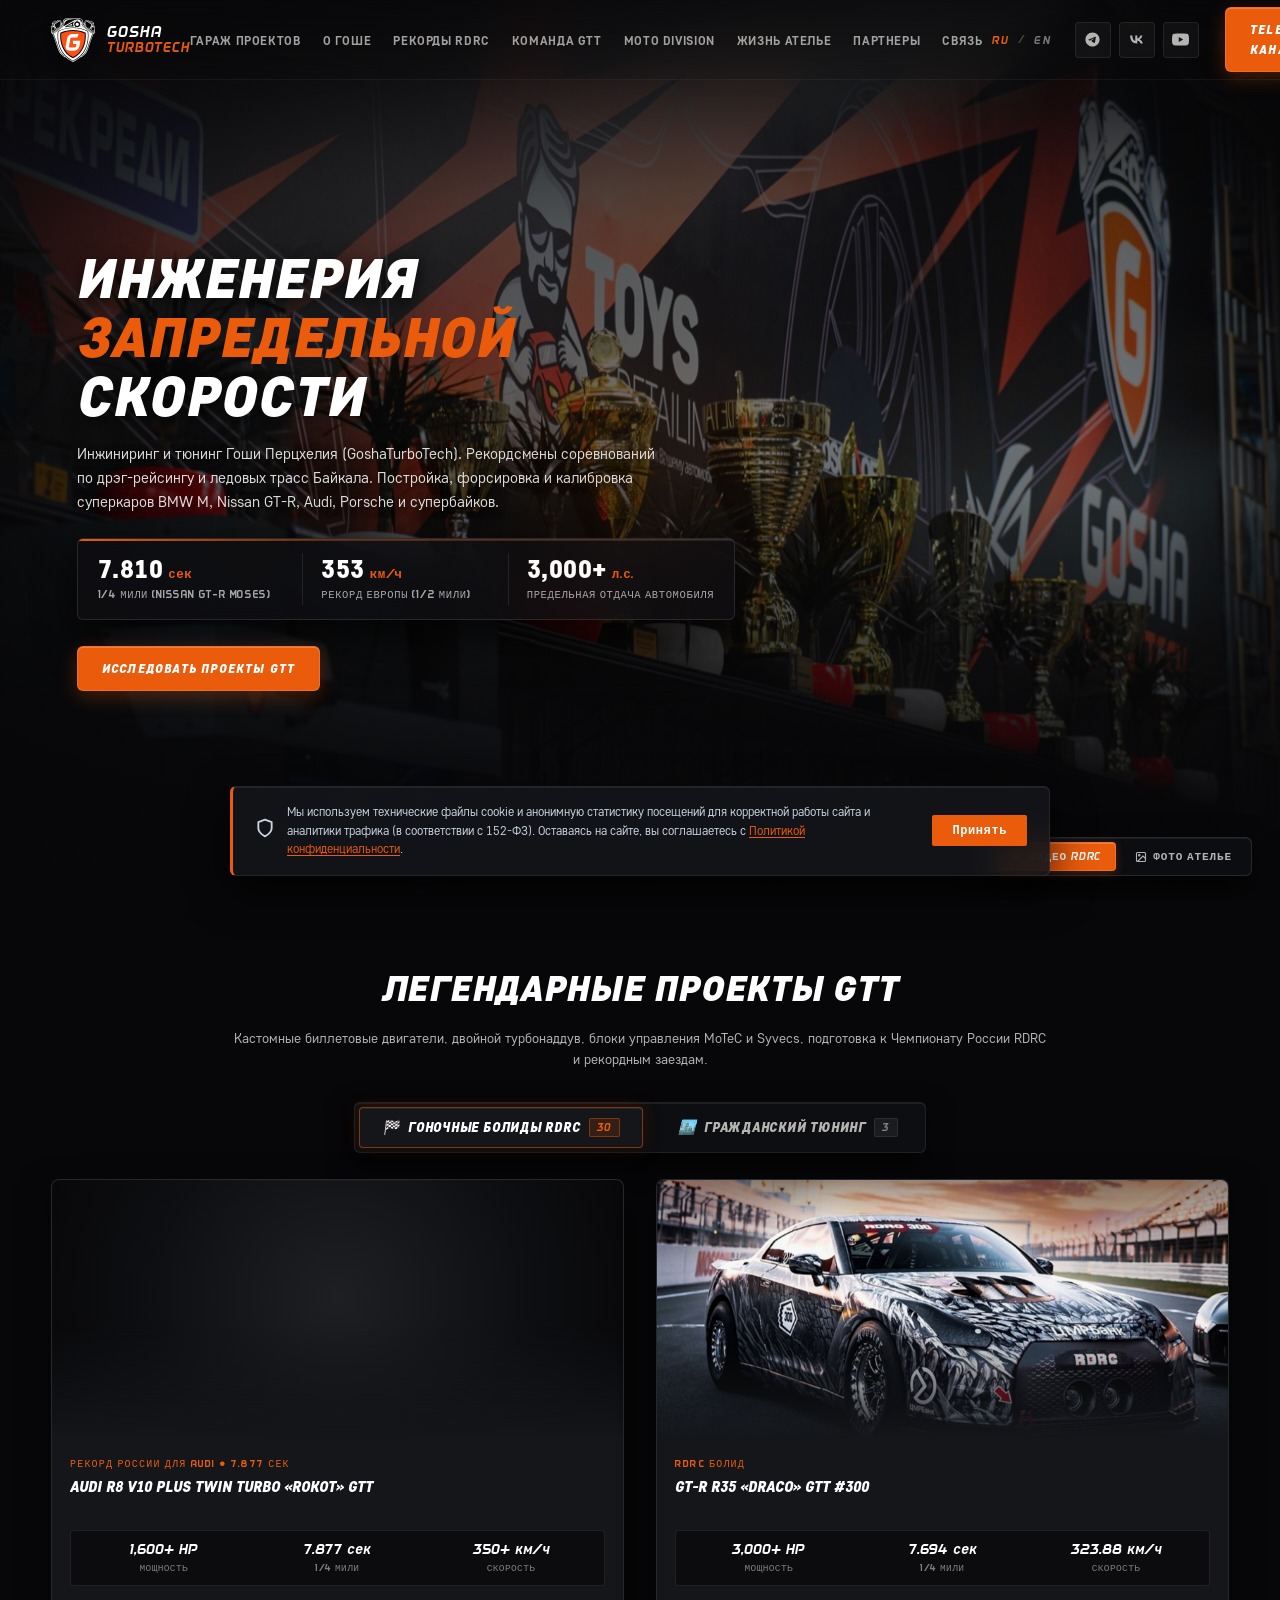
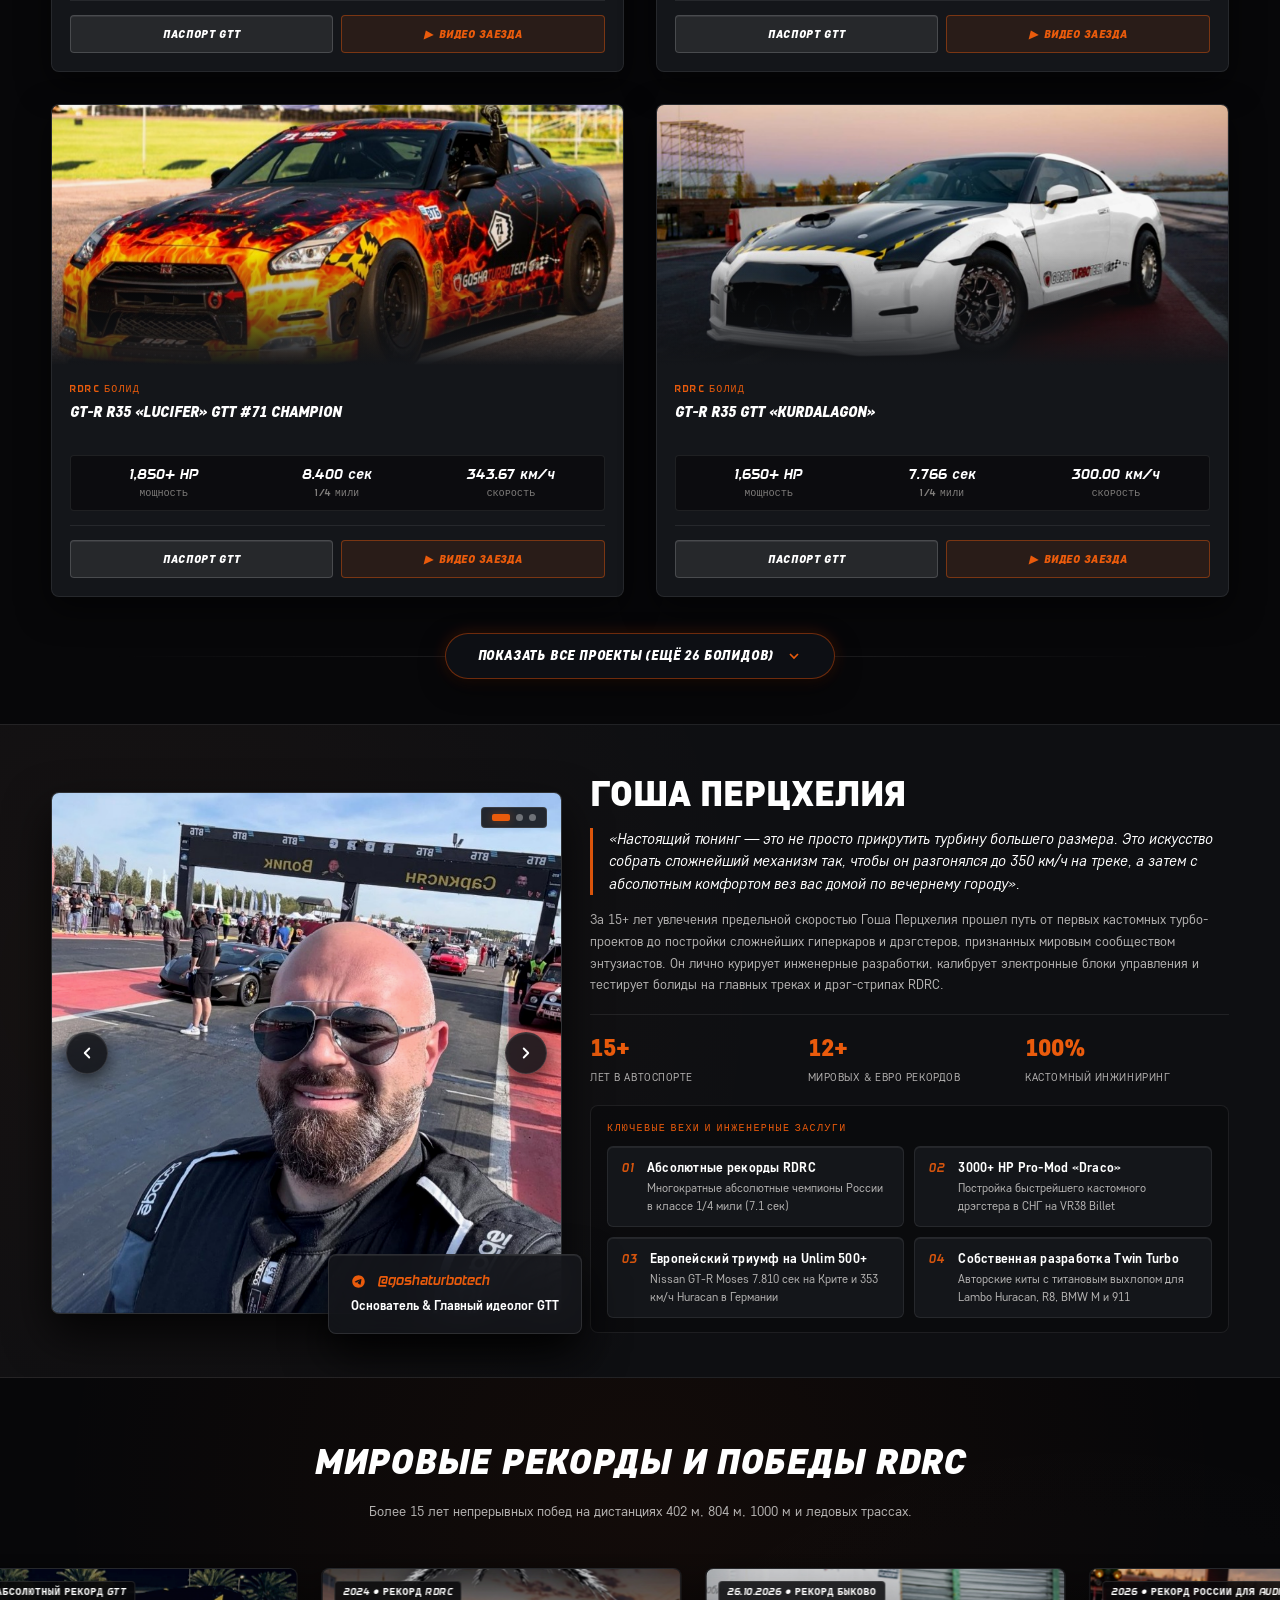
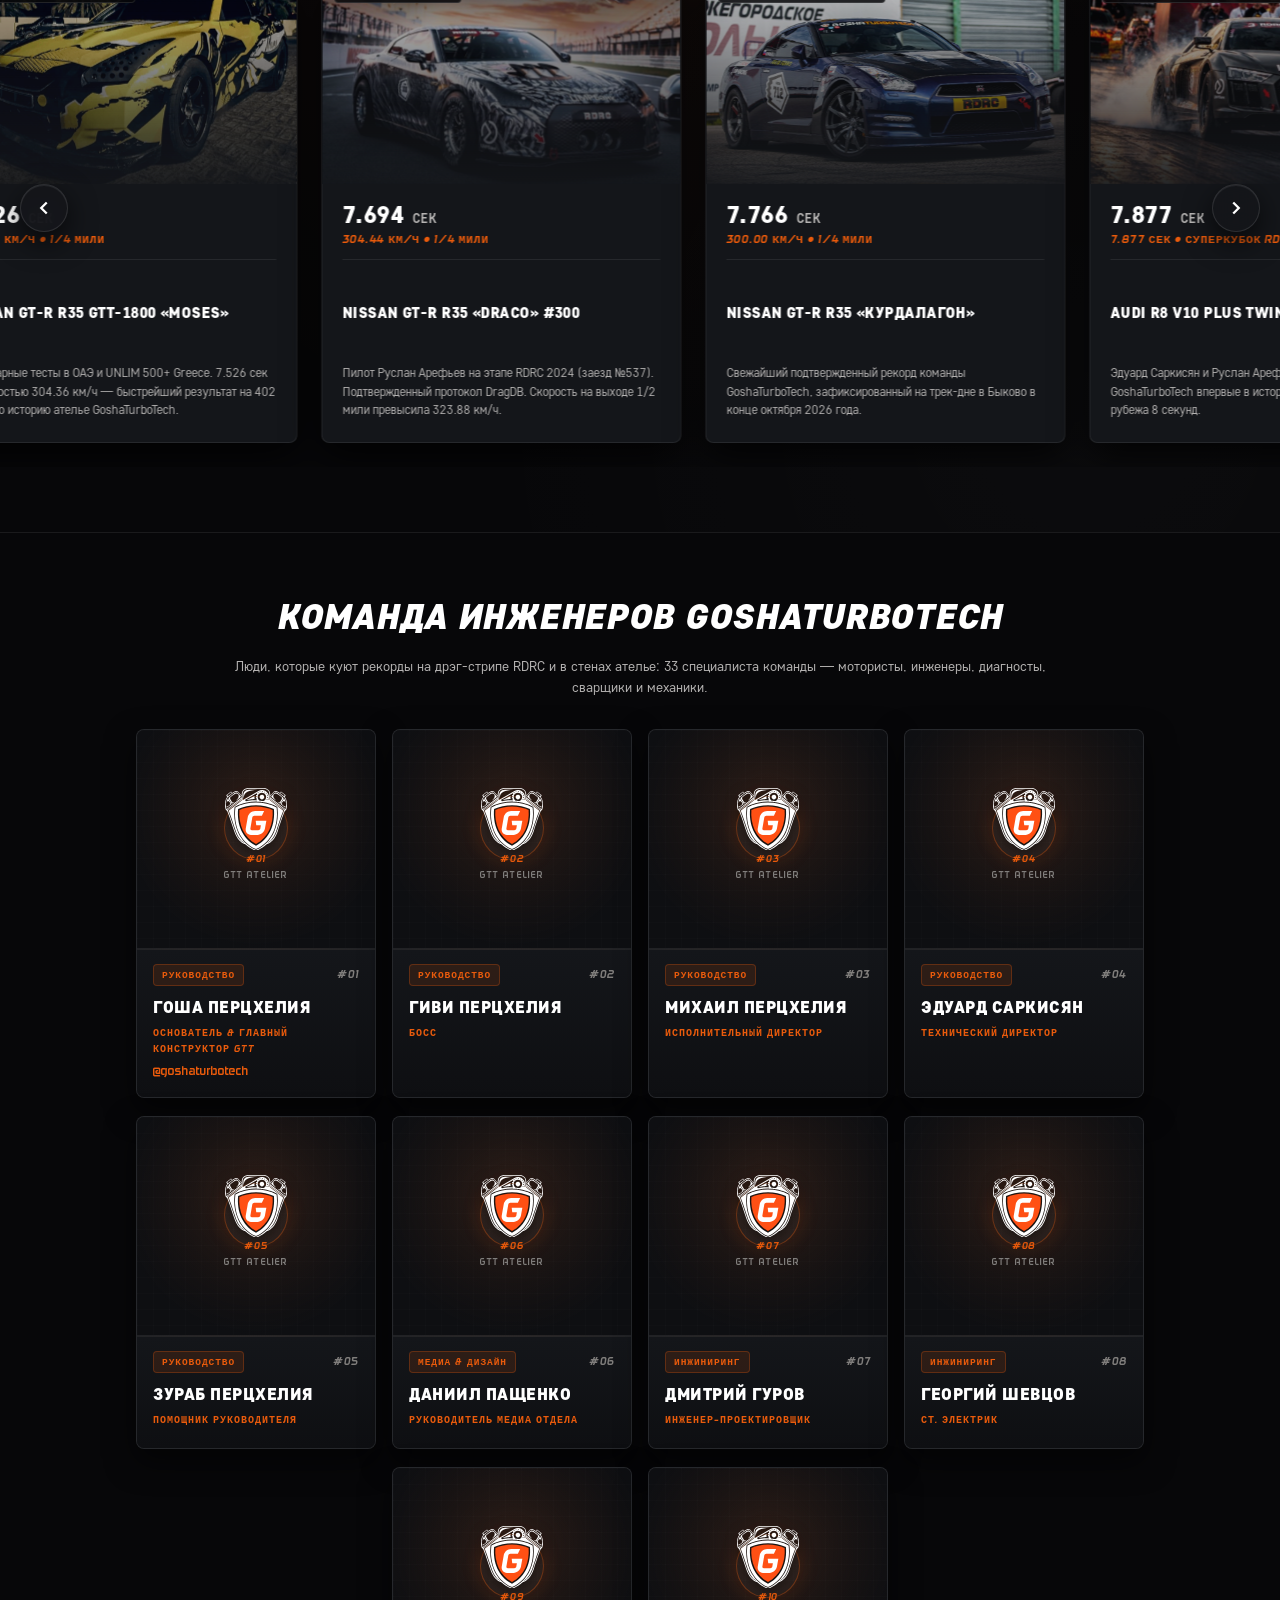
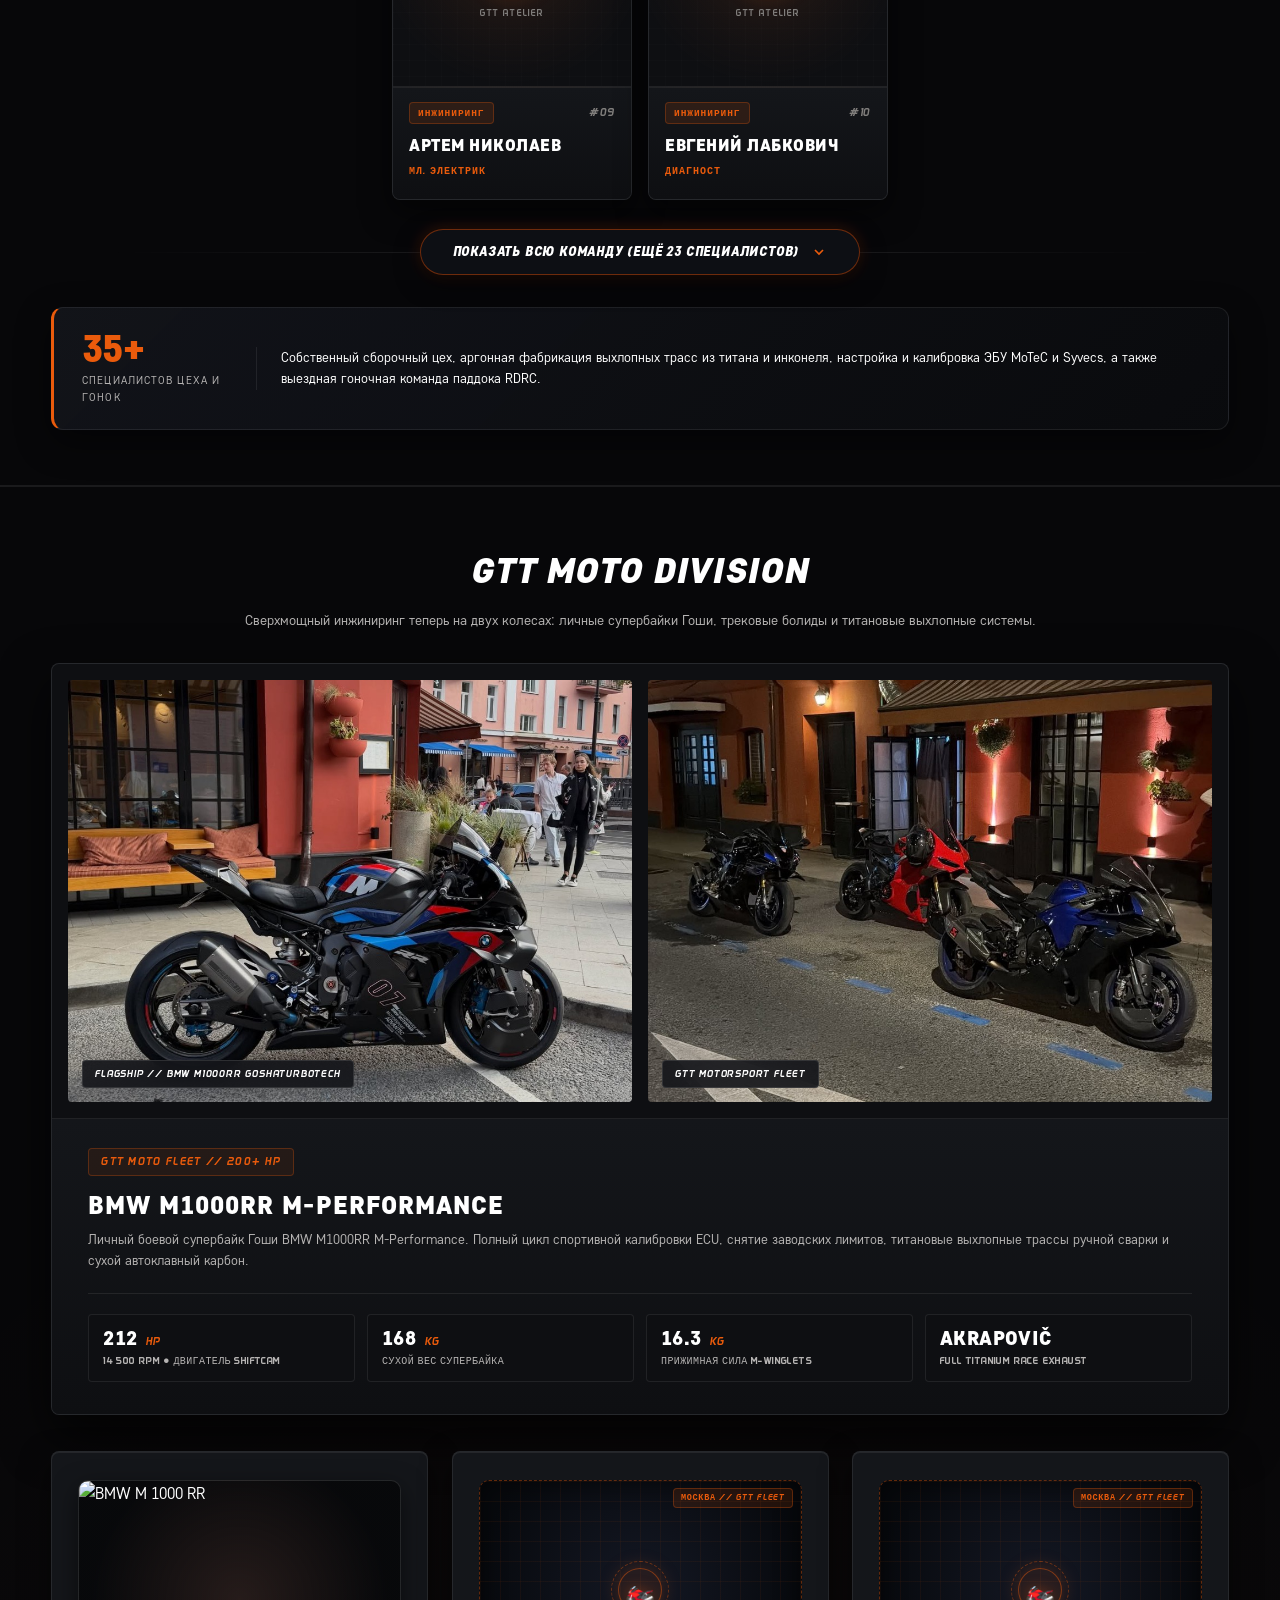
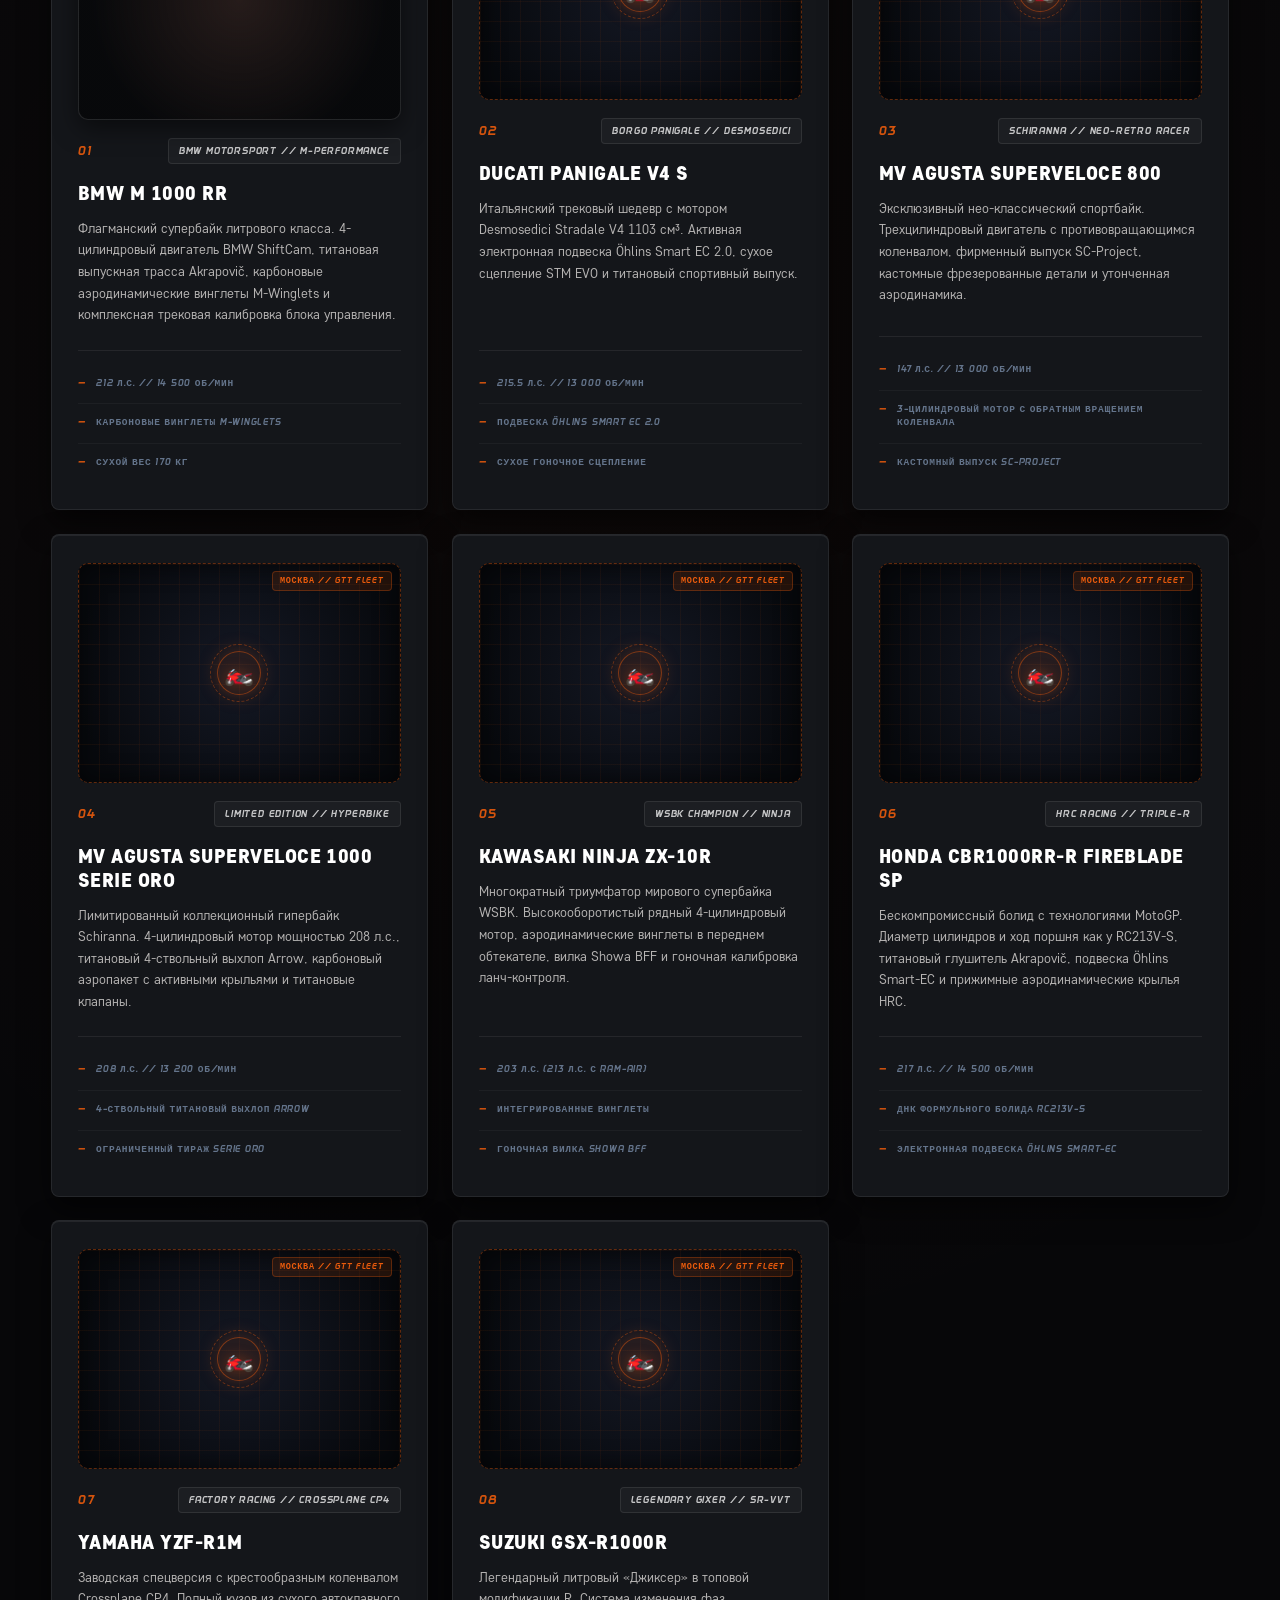
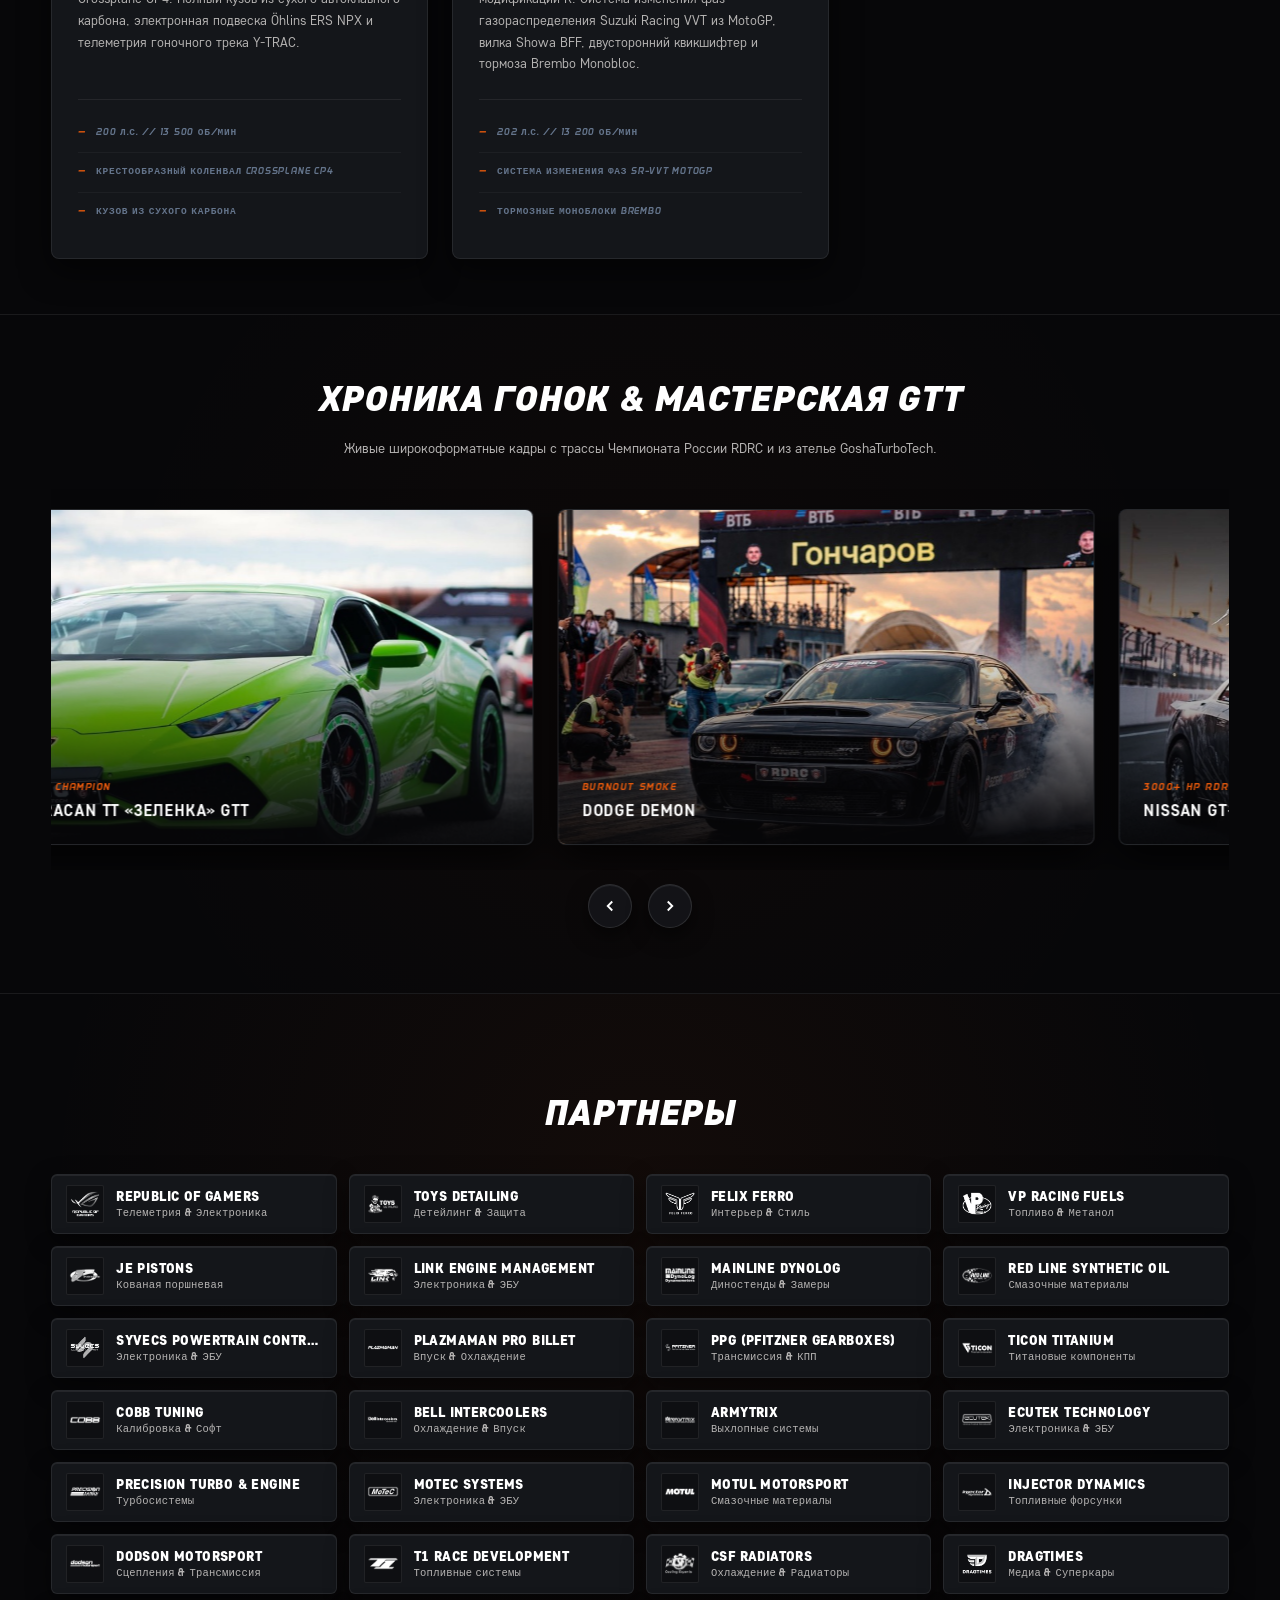
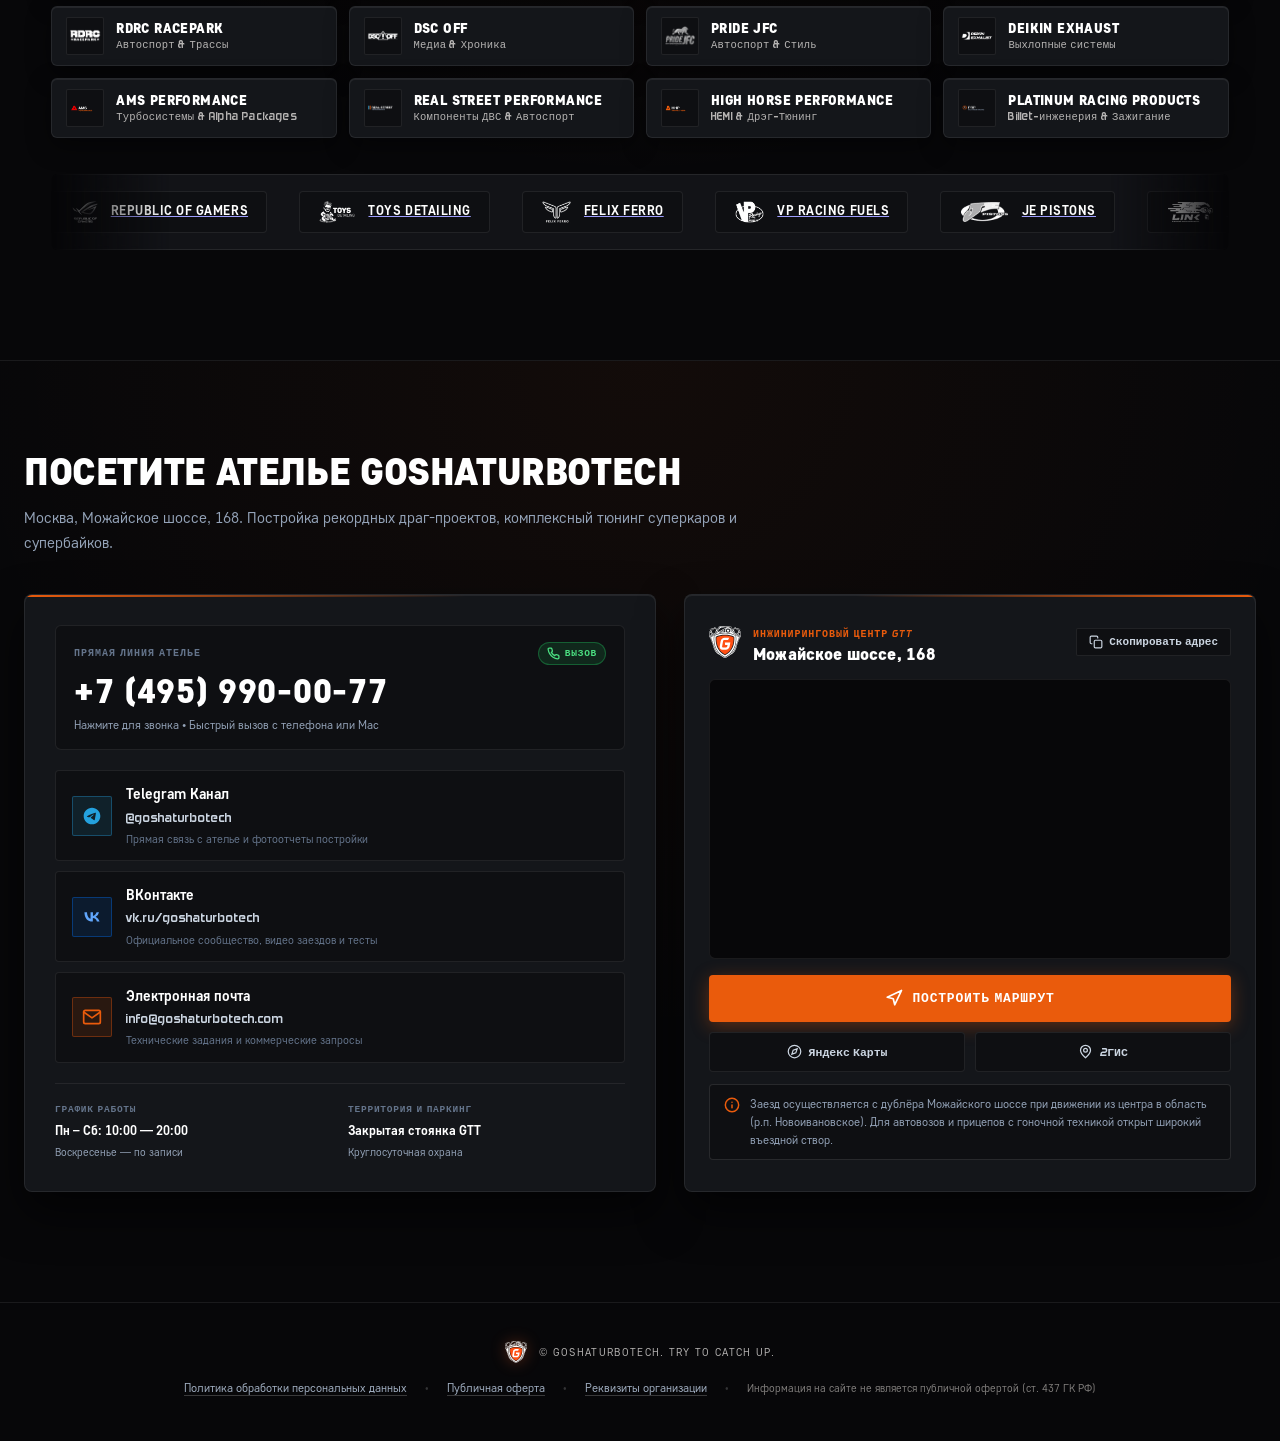
==== commit a8644ba6: "fix(fonts): integrate official brandbook fonts Core Sans D & Dagger Square with woff2/woff and racin" ====
--- a/index.html
+++ b/index.html
@@ -22,10 +22,10 @@
   <link rel="dns-prefetch" href="https://api-maps.yandex.ru">
   <link rel="preconnect" href="https://yandex.ru">
   <link rel="preconnect" href="https://api-maps.yandex.ru" crossorigin>
-  <link rel="preload" href="assets/fonts/S-Core%20-%20CoreSansD75Black-Italic.otf" as="font" type="font/otf" crossorigin>
-  <link rel="preload" href="assets/fonts/S-Core%20-%20CoreSansD55Bold.otf" as="font" type="font/otf" crossorigin>
-  <link rel="preload" href="assets/fonts/DAGGERSQUARE%20OBLIQUE.otf" as="font" type="font/otf" crossorigin>
-  <link rel="stylesheet" href="css/style.css?v=20261114_brandfont">
+  <link rel="preload" href="assets/fonts/S-Core%20-%20CoreSansD75Black-Italic.woff2" as="font" type="font/woff2" crossorigin>
+  <link rel="preload" href="assets/fonts/S-Core%20-%20CoreSansD55Bold.woff2" as="font" type="font/woff2" crossorigin>
+  <link rel="preload" href="assets/fonts/DAGGERSQUARE%20OBLIQUE.woff2" as="font" type="font/woff2" crossorigin>
+  <link rel="stylesheet" href="css/style.css?v=20261115_brandfont2">
   <style>
     html, body { background-color: #070709 !important; color: #fff; margin: 0; }
     #preloader { position: fixed; inset: 0; z-index: 999999; background: #070709; display: flex; align-items: center; justify-content: center; transition: opacity 0.5s cubic-bezier(0.16, 1, 0.3, 1), visibility 0.5s ease; }
--- a/css/style.css
+++ b/css/style.css
@@ -9,7 +9,9 @@
    ========================================================================== */
 @font-face {
   font-family: 'Dagger Square';
-  src: url('../assets/fonts/DAGGERSQUARE.otf') format('opentype');
+  src: url('../assets/fonts/DAGGERSQUARE.woff2') format('woff2'),
+       url('../assets/fonts/DAGGERSQUARE.woff') format('woff'),
+       url('../assets/fonts/DAGGERSQUARE.otf') format('opentype');
   font-weight: 400;
   font-style: normal;
   font-display: swap;
@@ -17,72 +19,100 @@
 
 @font-face {
   font-family: 'Dagger Square';
-  src: url('../assets/fonts/DAGGERSQUARE%20OBLIQUE.otf') format('opentype');
-  font-weight: 700;
+  src: url('../assets/fonts/DAGGERSQUARE%20OBLIQUE.woff2') format('woff2'),
+       url('../assets/fonts/DAGGERSQUARE%20OBLIQUE.woff') format('woff'),
+       url('../assets/fonts/DAGGERSQUARE%20OBLIQUE.otf') format('opentype');
+  font-weight: 400 900;
   font-style: italic;
   font-display: swap;
 }
 
 @font-face {
-  font-family: 'Core Sans D';
-  src: url('../assets/fonts/S-Core%20-%20CoreSansD25Light.otf') format('opentype');
-  font-weight: 300;
+  font-family: 'Dagger Square';
+  src: url('../assets/fonts/DAGGERSQUARE%20OBLIQUE.woff2') format('woff2'),
+       url('../assets/fonts/DAGGERSQUARE%20OBLIQUE.woff') format('woff'),
+       url('../assets/fonts/DAGGERSQUARE%20OBLIQUE.otf') format('opentype');
+  font-weight: 700 900;
   font-style: normal;
   font-display: swap;
 }
 
 @font-face {
   font-family: 'Core Sans D';
-  src: url('../assets/fonts/S-Core%20-%20CoreSansD25Light-Italic.otf') format('opentype');
-  font-weight: 300;
+  src: url('../assets/fonts/S-Core%20-%20CoreSansD25Light.woff2') format('woff2'),
+       url('../assets/fonts/S-Core%20-%20CoreSansD25Light.woff') format('woff'),
+       url('../assets/fonts/S-Core%20-%20CoreSansD25Light.otf') format('opentype');
+  font-weight: 200 350;
+  font-style: normal;
+  font-display: swap;
+}
+
+@font-face {
+  font-family: 'Core Sans D';
+  src: url('../assets/fonts/S-Core%20-%20CoreSansD25Light-Italic.woff2') format('woff2'),
+       url('../assets/fonts/S-Core%20-%20CoreSansD25Light-Italic.woff') format('woff'),
+       url('../assets/fonts/S-Core%20-%20CoreSansD25Light-Italic.otf') format('opentype');
+  font-weight: 200 350;
   font-style: italic;
   font-display: swap;
 }
 
 @font-face {
   font-family: 'Core Sans D';
-  src: url('../assets/fonts/S-Core%20-%20CoreSansD35Regular.otf') format('opentype');
-  font-weight: 400;
+  src: url('../assets/fonts/S-Core%20-%20CoreSansD35Regular.woff2') format('woff2'),
+       url('../assets/fonts/S-Core%20-%20CoreSansD35Regular.woff') format('woff'),
+       url('../assets/fonts/S-Core%20-%20CoreSansD35Regular.otf') format('opentype');
+  font-weight: 400 550;
   font-style: normal;
   font-display: swap;
 }
 
 @font-face {
   font-family: 'Core Sans D';
-  src: url('../assets/fonts/S-Core%20-%20CoreSansD35Regular-Italic.otf') format('opentype');
-  font-weight: 400;
+  src: url('../assets/fonts/S-Core%20-%20CoreSansD35Regular-Italic.woff2') format('woff2'),
+       url('../assets/fonts/S-Core%20-%20CoreSansD35Regular-Italic.woff') format('woff'),
+       url('../assets/fonts/S-Core%20-%20CoreSansD35Regular-Italic.otf') format('opentype');
+  font-weight: 400 550;
   font-style: italic;
   font-display: swap;
 }
 
 @font-face {
   font-family: 'Core Sans D';
-  src: url('../assets/fonts/S-Core%20-%20CoreSansD55Bold.otf') format('opentype');
-  font-weight: 700;
+  src: url('../assets/fonts/S-Core%20-%20CoreSansD55Bold.woff2') format('woff2'),
+       url('../assets/fonts/S-Core%20-%20CoreSansD55Bold.woff') format('woff'),
+       url('../assets/fonts/S-Core%20-%20CoreSansD55Bold.otf') format('opentype');
+  font-weight: 600 750;
   font-style: normal;
   font-display: swap;
 }
 
 @font-face {
   font-family: 'Core Sans D';
-  src: url('../assets/fonts/S-Core%20-%20CoreSansD55Bold-Italic.otf') format('opentype');
-  font-weight: 700;
+  src: url('../assets/fonts/S-Core%20-%20CoreSansD55Bold-Italic.woff2') format('woff2'),
+       url('../assets/fonts/S-Core%20-%20CoreSansD55Bold-Italic.woff') format('woff'),
+       url('../assets/fonts/S-Core%20-%20CoreSansD55Bold-Italic.otf') format('opentype');
+  font-weight: 600 750;
   font-style: italic;
   font-display: swap;
 }
 
 @font-face {
   font-family: 'Core Sans D';
-  src: url('../assets/fonts/S-Core%20-%20CoreSansD75Black.otf') format('opentype');
-  font-weight: 900;
+  src: url('../assets/fonts/S-Core%20-%20CoreSansD75Black.woff2') format('woff2'),
+       url('../assets/fonts/S-Core%20-%20CoreSansD75Black.woff') format('woff'),
+       url('../assets/fonts/S-Core%20-%20CoreSansD75Black.otf') format('opentype');
+  font-weight: 800 950;
   font-style: normal;
   font-display: swap;
 }
 
 @font-face {
   font-family: 'Core Sans D';
-  src: url('../assets/fonts/S-Core%20-%20CoreSansD75Black-Italic.otf') format('opentype');
-  font-weight: 900;
+  src: url('../assets/fonts/S-Core%20-%20CoreSansD75Black-Italic.woff2') format('woff2'),
+       url('../assets/fonts/S-Core%20-%20CoreSansD75Black-Italic.woff') format('woff'),
+       url('../assets/fonts/S-Core%20-%20CoreSansD75Black-Italic.otf') format('opentype');
+  font-weight: 800 950;
   font-style: italic;
   font-display: swap;
 }
@@ -112,12 +142,12 @@
   --text-dim: #807E7C;
 
   /* Official Brandbook Typography (Core Sans D + Dagger Square + Arial) */
-  --font-display: 'Core Sans D', 'Oswald', -apple-system, BlinkMacSystemFont, Arial, sans-serif;
-  --font-racing: 'Dagger Square', 'Core Sans D', 'Oswald', sans-serif;
-  --font-heading: 'Core Sans D', 'Unbounded', -apple-system, Arial, sans-serif;
-  --font-body: 'Core Sans D', 'Inter', -apple-system, BlinkMacSystemFont, Arial, sans-serif;
-  --font-accent: 'Dagger Square', sans-serif;
-  --font-mono: 'Dagger Square', 'JetBrains Mono', monospace;
+  --font-display: 'Core Sans D', Arial, sans-serif;
+  --font-racing: 'Dagger Square', 'Core Sans D', Arial, sans-serif;
+  --font-heading: 'Core Sans D', Arial, sans-serif;
+  --font-body: 'Core Sans D', Arial, sans-serif;
+  --font-accent: 'Dagger Square', 'Core Sans D', sans-serif;
+  --font-mono: 'Dagger Square', monospace;
 
   /* Unified Technical Motorsport Radii (4px–8px Sharp Cuts) */
   --radius-xs: 2px;
@@ -531,11 +561,11 @@
 .nav-link {
   text-decoration: none;
   color: #A3A19F;
-  font-family: 'Inter', -apple-system, BlinkMacSystemFont, sans-serif;
+  font-family: 'Core Sans D', Arial, sans-serif;
   font-size: 12.5px;
-  font-weight: 600;
+  font-weight: 700;
   text-transform: uppercase;
-  letter-spacing: 0.04em;
+  letter-spacing: 0.05em;
   white-space: nowrap;
   transition: color 0.22s ease, opacity 0.22s ease;
   position: relative;
@@ -673,9 +703,10 @@
   color: #fff;
   font-family: var(--font-display);
   font-size: 12px;
-  font-weight: 700;
+  font-weight: 800;
+  font-style: italic;
   text-transform: uppercase;
-  letter-spacing: 0.12em;
+  letter-spacing: 0.1em;
   padding: 12px 24px;
   border-radius: var(--radius-md);
   text-decoration: none;
@@ -947,6 +978,7 @@
   font-family: var(--font-display);
   font-size: clamp(32px, 5vw, 56px);
   font-weight: 900;
+  font-style: italic;
   text-transform: uppercase;
   line-height: 1.05;
   letter-spacing: 0.02em;
@@ -1095,7 +1127,8 @@
 .section-title {
   font-family: var(--font-display);
   font-size: clamp(24px, 3.2vw, 36px);
-  font-weight: 800;
+  font-weight: 900;
+  font-style: italic;
   text-transform: uppercase;
   letter-spacing: 0.02em;
   margin-bottom: 10px;
@@ -1138,10 +1171,11 @@
   border: 1px solid transparent;
   color: var(--text-muted);
   font-family: var(--font-display);
-  font-size: 12.5px;
-  font-weight: 700;
+  font-size: 13px;
+  font-weight: 800;
+  font-style: italic;
   text-transform: uppercase;
-  letter-spacing: 0.08em;
+  letter-spacing: 0.06em;
   cursor: pointer;
   transition: all 0.25s cubic-bezier(0.16, 1, 0.3, 1);
   position: relative;
@@ -1165,8 +1199,10 @@
 }
 
 .category-tab-btn .cat-count {
-  font-family: var(--font-mono);
+  font-family: 'Dagger Square', var(--font-mono);
   font-size: 11px;
+  font-weight: 700;
+  font-style: italic;
   padding: 2px 7px;
   background: rgba(255, 255, 255, 0.06);
   border: 1px solid var(--border-subtle);
@@ -1602,7 +1638,8 @@
 .car-model-title {
   font-family: var(--font-display);
   font-size: 14.5px;
-  font-weight: 800;
+  font-weight: 900;
+  font-style: italic;
   text-transform: uppercase;
   margin-bottom: 12px;
   color: #fff;
@@ -1651,9 +1688,10 @@
 }
 
 .spec-val {
-  font-family: var(--font-display);
-  font-size: clamp(11.5px, 1.15vw, 15px);
+  font-family: 'Dagger Square', var(--font-display);
+  font-size: clamp(12px, 1.2vw, 15px);
   font-weight: 700;
+  font-style: italic;
   color: #fff;
   white-space: nowrap;
   font-variant-numeric: tabular-nums;
@@ -1691,7 +1729,8 @@
   color: #fff;
   font-family: var(--font-display);
   font-size: clamp(10px, 0.85vw, 12px);
-  font-weight: 600;
+  font-weight: 800;
+  font-style: italic;
   text-transform: uppercase;
   letter-spacing: 0.06em;
   padding: 6px 10px;
@@ -7486,7 +7525,8 @@
   color: #fff;
   font-family: var(--font-display, inherit);
   font-size: 13px;
-  font-weight: 700;
+  font-weight: 800;
+  font-style: italic;
   letter-spacing: 0.8px;
   text-transform: uppercase;
   cursor: pointer;
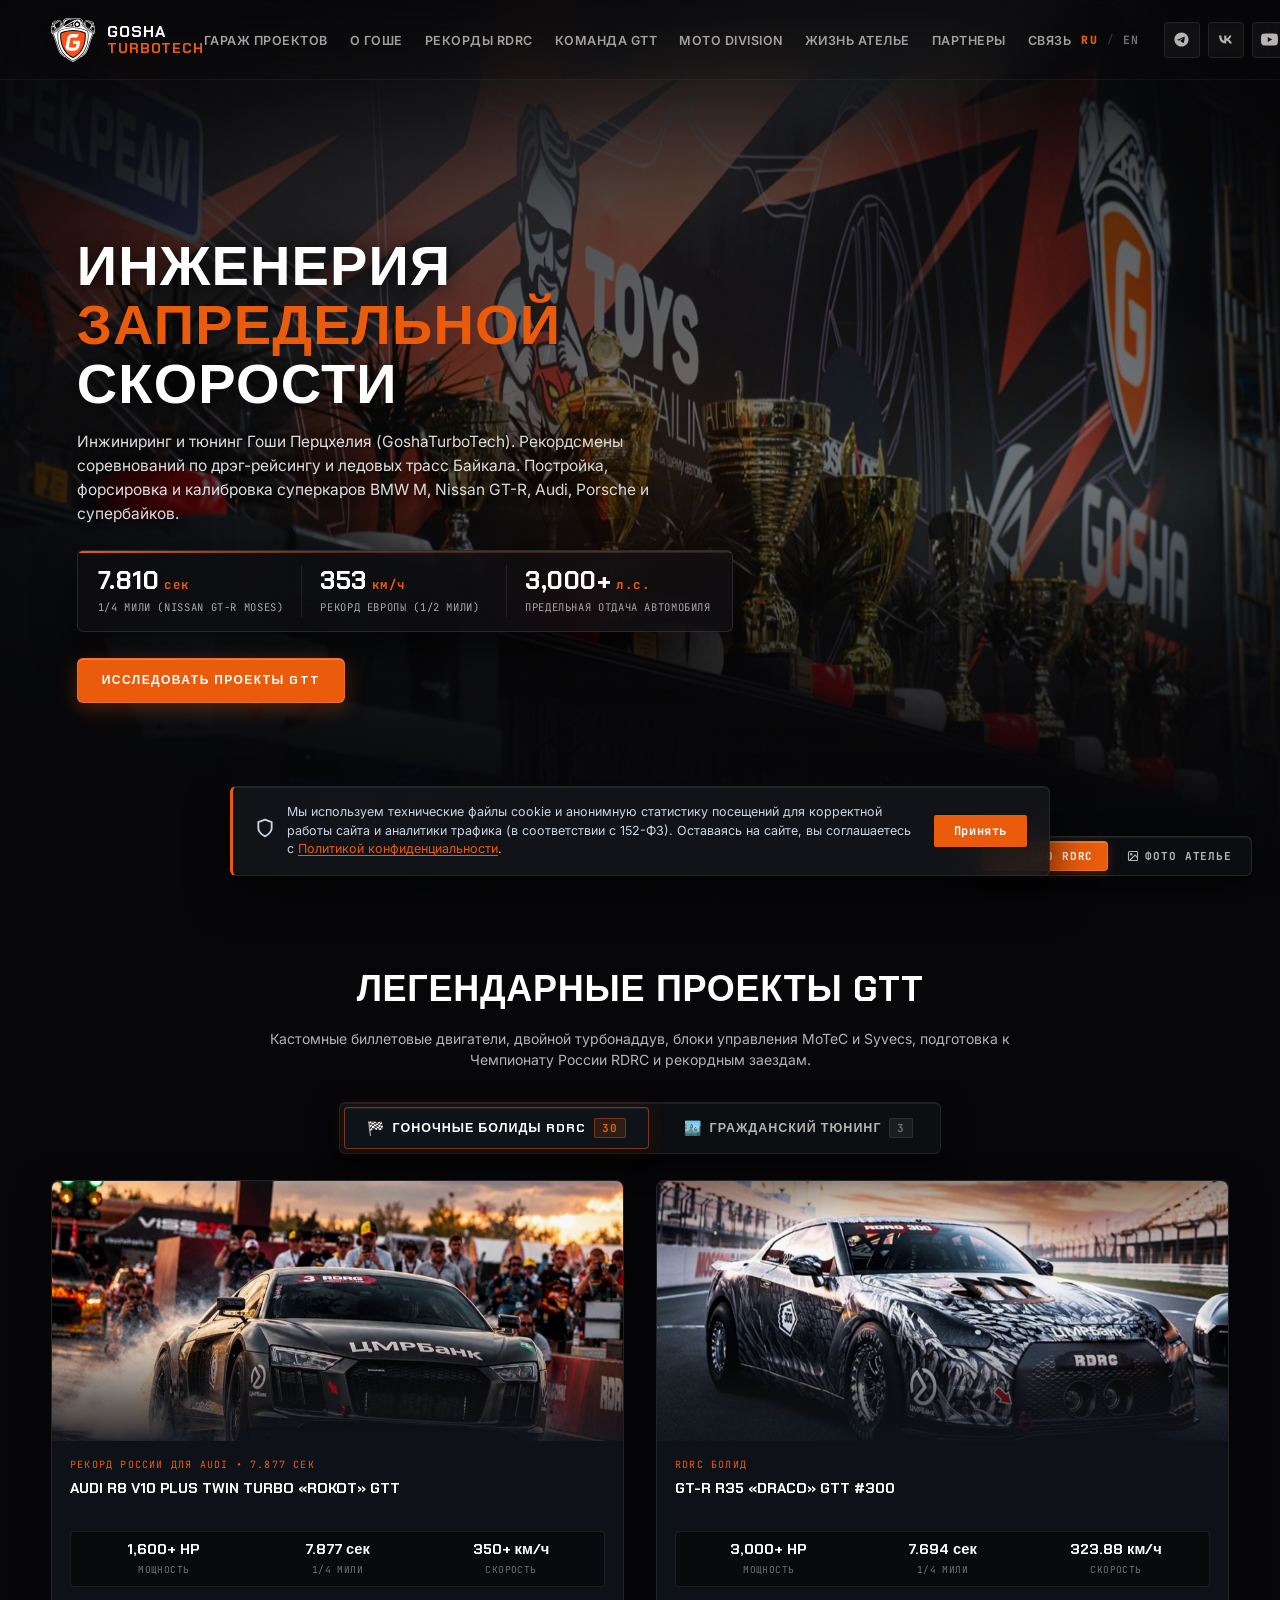
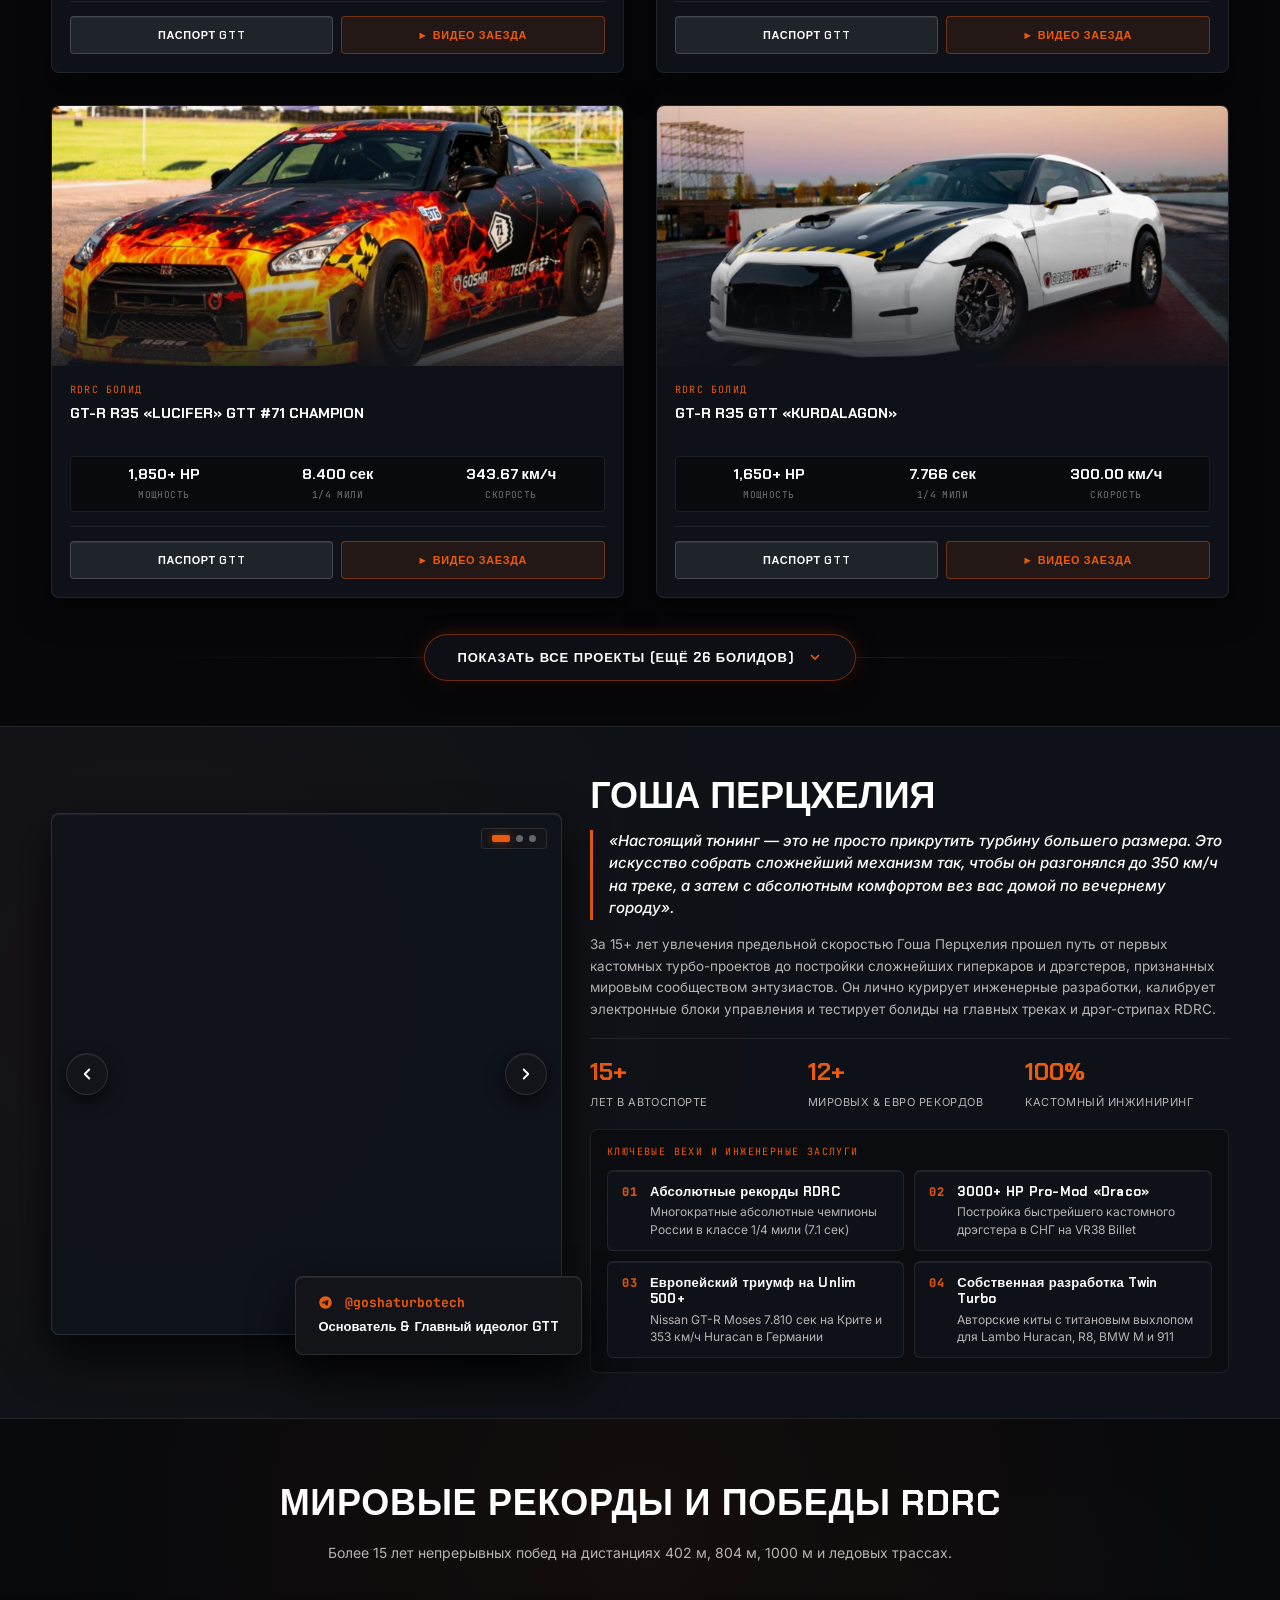
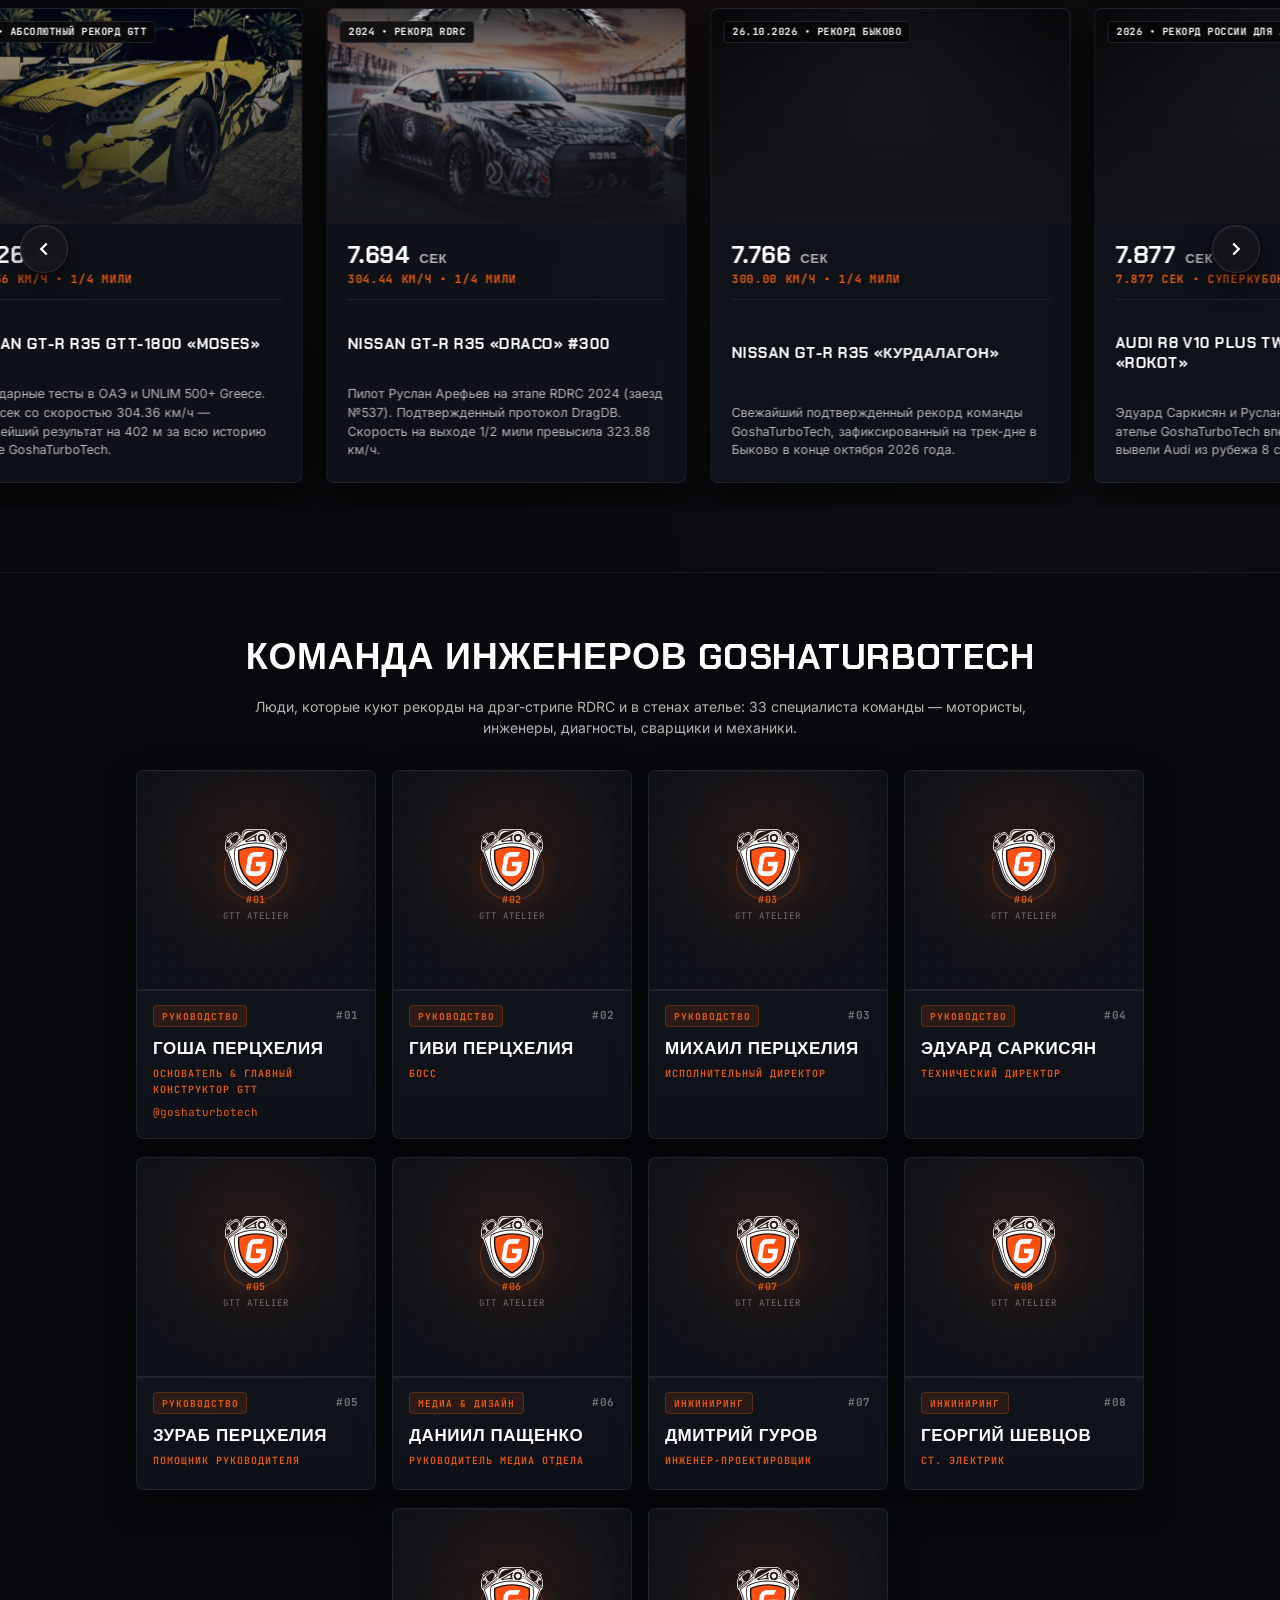
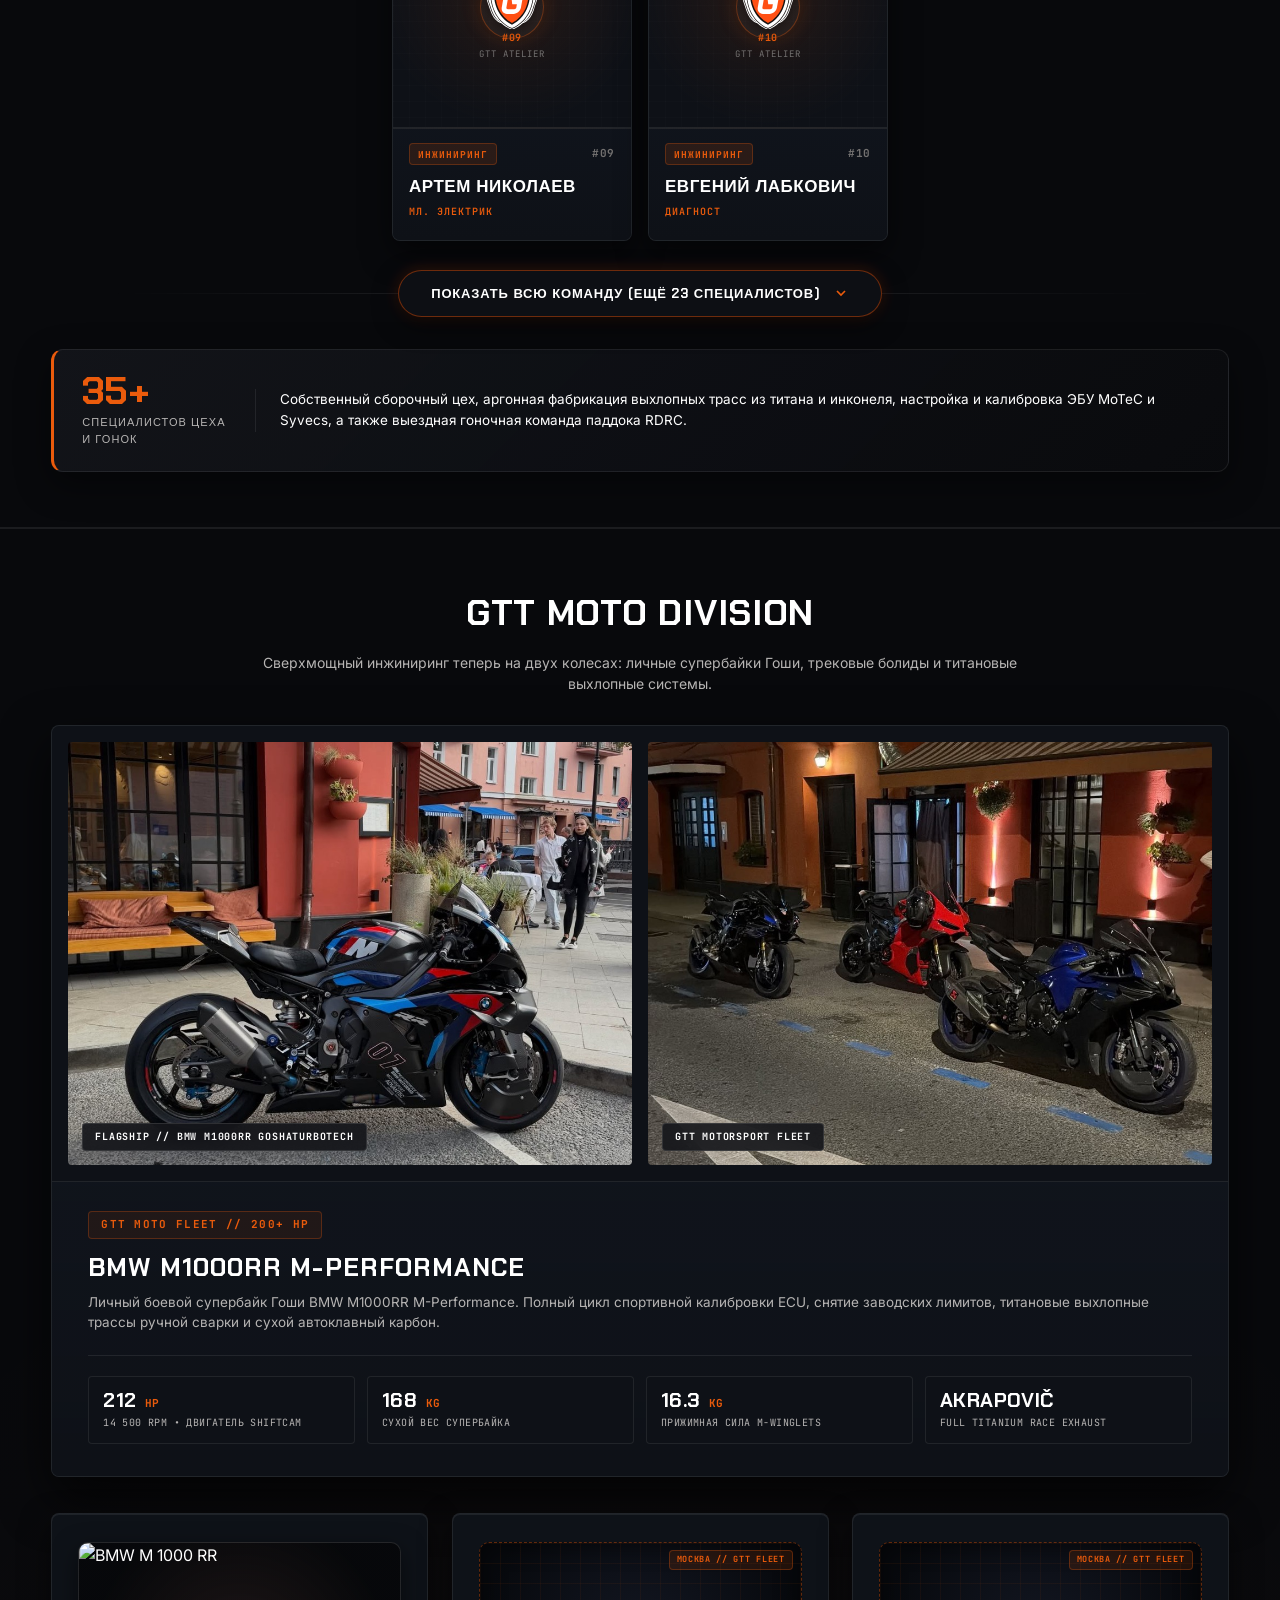
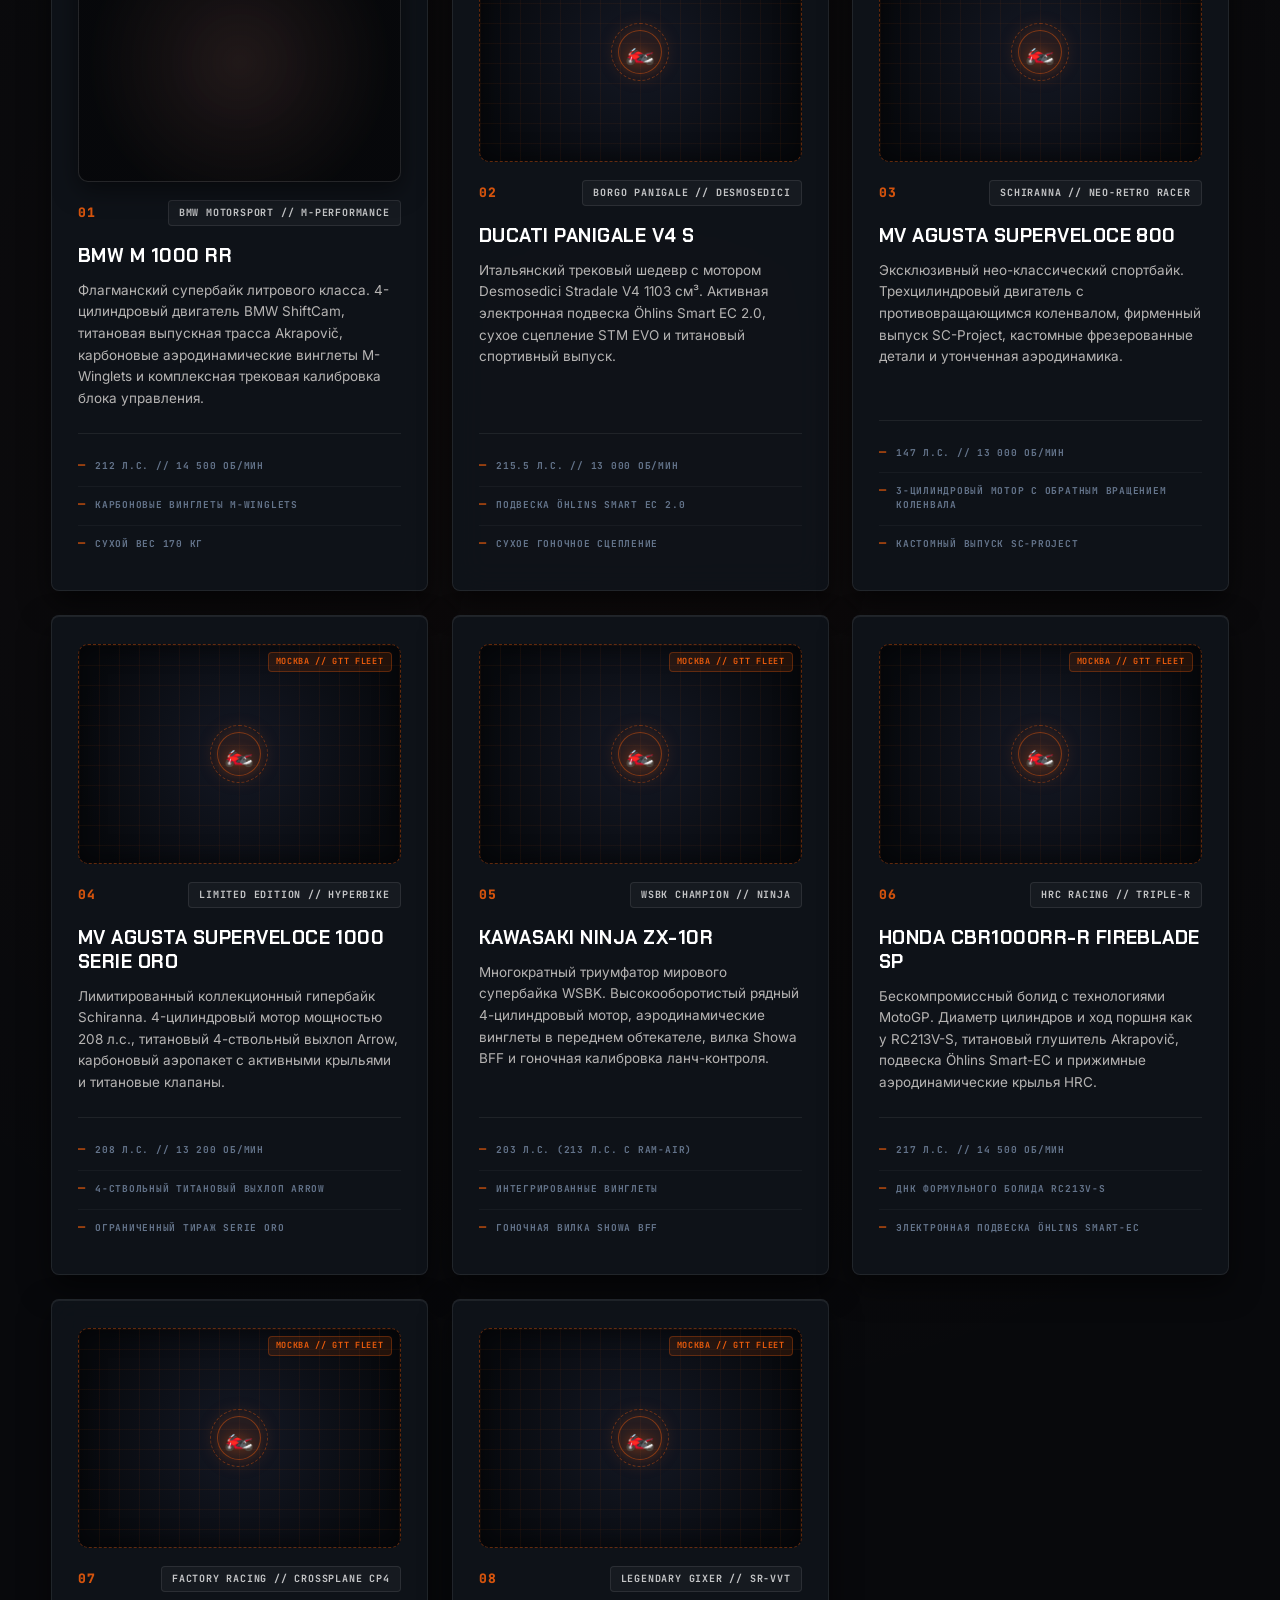
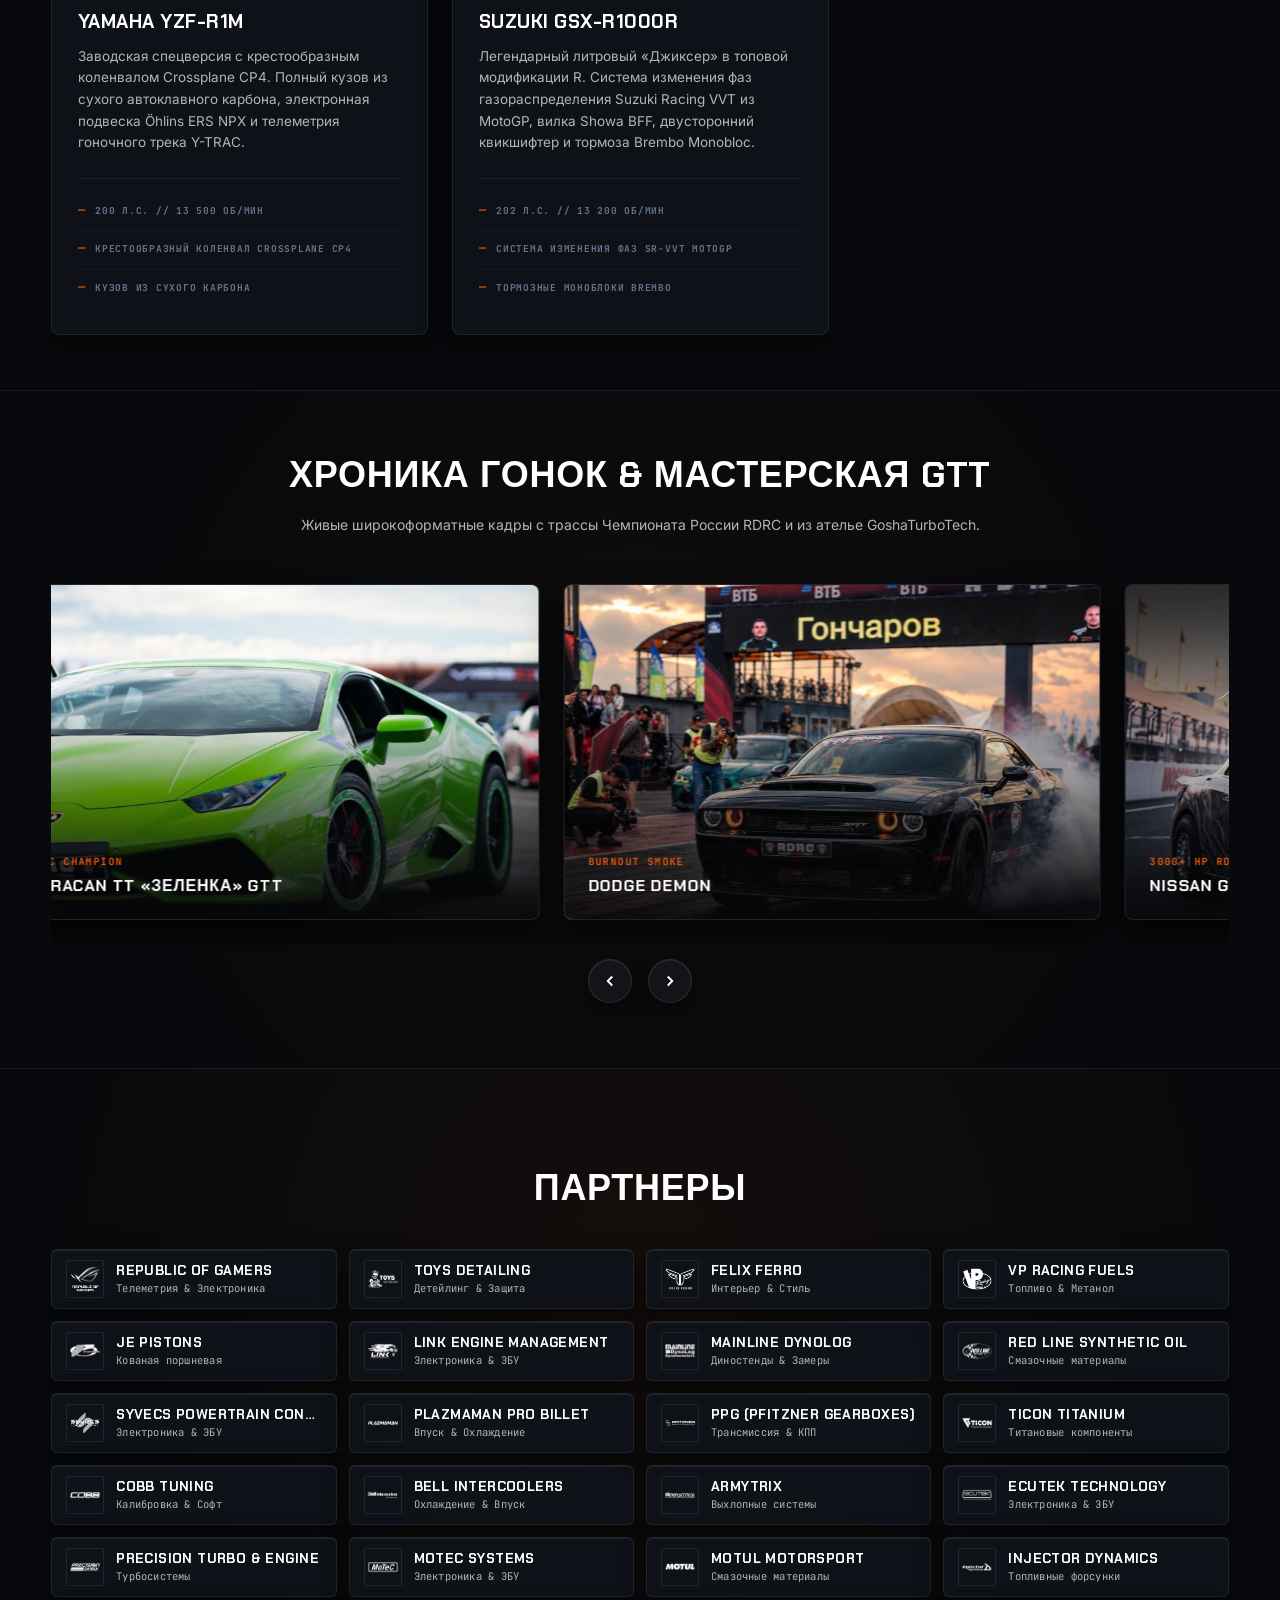
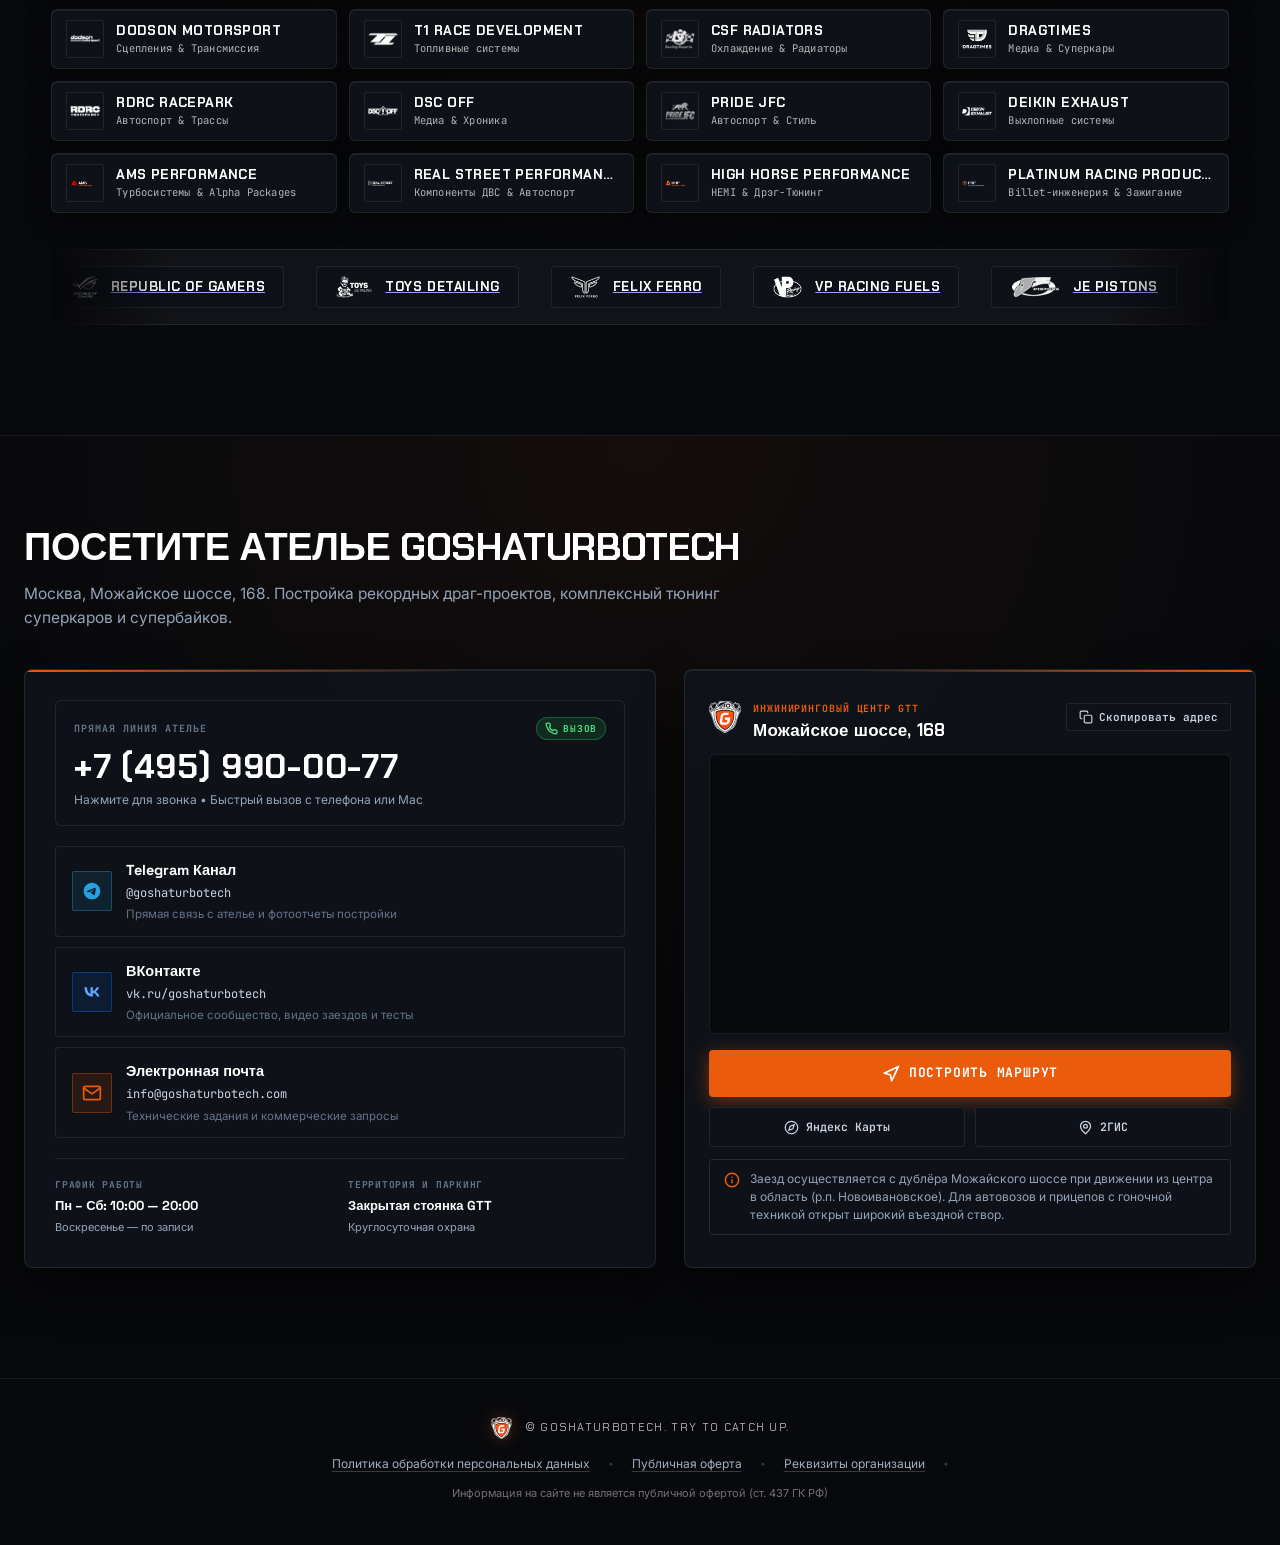
==== commit b7f9cb42: "revert(fonts): return to classic authentic typography without square numbers and forced italics" ====
--- a/index.html
+++ b/index.html
@@ -17,15 +17,12 @@
   <link rel="shortcut icon" href="favicon.ico">
   <link rel="preconnect" href="https://fonts.googleapis.com">
   <link rel="preconnect" href="https://fonts.gstatic.com" crossorigin>
-  <link href="https://fonts.googleapis.com/css2?family=Inter:wght@400;500;600;700;800&family=JetBrains+Mono:wght@500;700&family=Oswald:wght@500;600;700&family=Unbounded:wght@700;800;900&display=swap" rel="stylesheet">
+  <link href="https://fonts.googleapis.com/css2?family=Chakra+Petch:ital,wght@0,500;0,600;0,700;1,500;1,600;1,700&family=Space+Grotesk:wght@500;600;700&family=Inter:wght@400;500;600;700;800&family=JetBrains+Mono:wght@500;700&display=swap" rel="stylesheet">
   <link rel="dns-prefetch" href="https://yandex.ru">
   <link rel="dns-prefetch" href="https://api-maps.yandex.ru">
   <link rel="preconnect" href="https://yandex.ru">
   <link rel="preconnect" href="https://api-maps.yandex.ru" crossorigin>
-  <link rel="preload" href="assets/fonts/S-Core%20-%20CoreSansD75Black-Italic.woff2" as="font" type="font/woff2" crossorigin>
-  <link rel="preload" href="assets/fonts/S-Core%20-%20CoreSansD55Bold.woff2" as="font" type="font/woff2" crossorigin>
-  <link rel="preload" href="assets/fonts/DAGGERSQUARE%20OBLIQUE.woff2" as="font" type="font/woff2" crossorigin>
-  <link rel="stylesheet" href="css/style.css?v=20261115_brandfont2">
+  <link rel="stylesheet" href="css/style.css?v=20261115_classic_v2">
   <style>
     html, body { background-color: #070709 !important; color: #fff; margin: 0; }
     #preloader { position: fixed; inset: 0; z-index: 999999; background: #070709; display: flex; align-items: center; justify-content: center; transition: opacity 0.5s cubic-bezier(0.16, 1, 0.3, 1), visibility 0.5s ease; }
--- a/css/style.css
+++ b/css/style.css
@@ -2,163 +2,51 @@
  * Authentic Brand Identity, RDRC Motorsport Engineering, Team & Founder Showcase
  */
 
-/* ==========================================================================
-   OFFICIAL GOSHATURBOTECH BRANDBOOK FONTS
-   Main: Core Sans D (75 Black Italic, 55 Bold, 35 Regular, 25 Light)
-   Accent: Dagger Square (Regular & Oblique / Italic)
-   ========================================================================== */
-@font-face {
-  font-family: 'Dagger Square';
-  src: url('../assets/fonts/DAGGERSQUARE.woff2') format('woff2'),
-       url('../assets/fonts/DAGGERSQUARE.woff') format('woff'),
-       url('../assets/fonts/DAGGERSQUARE.otf') format('opentype');
-  font-weight: 400;
-  font-style: normal;
-  font-display: swap;
-}
-
-@font-face {
-  font-family: 'Dagger Square';
-  src: url('../assets/fonts/DAGGERSQUARE%20OBLIQUE.woff2') format('woff2'),
-       url('../assets/fonts/DAGGERSQUARE%20OBLIQUE.woff') format('woff'),
-       url('../assets/fonts/DAGGERSQUARE%20OBLIQUE.otf') format('opentype');
-  font-weight: 400 900;
-  font-style: italic;
-  font-display: swap;
-}
-
-@font-face {
-  font-family: 'Dagger Square';
-  src: url('../assets/fonts/DAGGERSQUARE%20OBLIQUE.woff2') format('woff2'),
-       url('../assets/fonts/DAGGERSQUARE%20OBLIQUE.woff') format('woff'),
-       url('../assets/fonts/DAGGERSQUARE%20OBLIQUE.otf') format('opentype');
-  font-weight: 700 900;
-  font-style: normal;
-  font-display: swap;
-}
-
-@font-face {
-  font-family: 'Core Sans D';
-  src: url('../assets/fonts/S-Core%20-%20CoreSansD25Light.woff2') format('woff2'),
-       url('../assets/fonts/S-Core%20-%20CoreSansD25Light.woff') format('woff'),
-       url('../assets/fonts/S-Core%20-%20CoreSansD25Light.otf') format('opentype');
-  font-weight: 200 350;
-  font-style: normal;
-  font-display: swap;
-}
-
-@font-face {
-  font-family: 'Core Sans D';
-  src: url('../assets/fonts/S-Core%20-%20CoreSansD25Light-Italic.woff2') format('woff2'),
-       url('../assets/fonts/S-Core%20-%20CoreSansD25Light-Italic.woff') format('woff'),
-       url('../assets/fonts/S-Core%20-%20CoreSansD25Light-Italic.otf') format('opentype');
-  font-weight: 200 350;
-  font-style: italic;
-  font-display: swap;
-}
-
-@font-face {
-  font-family: 'Core Sans D';
-  src: url('../assets/fonts/S-Core%20-%20CoreSansD35Regular.woff2') format('woff2'),
-       url('../assets/fonts/S-Core%20-%20CoreSansD35Regular.woff') format('woff'),
-       url('../assets/fonts/S-Core%20-%20CoreSansD35Regular.otf') format('opentype');
-  font-weight: 400 550;
-  font-style: normal;
-  font-display: swap;
-}
-
-@font-face {
-  font-family: 'Core Sans D';
-  src: url('../assets/fonts/S-Core%20-%20CoreSansD35Regular-Italic.woff2') format('woff2'),
-       url('../assets/fonts/S-Core%20-%20CoreSansD35Regular-Italic.woff') format('woff'),
-       url('../assets/fonts/S-Core%20-%20CoreSansD35Regular-Italic.otf') format('opentype');
-  font-weight: 400 550;
-  font-style: italic;
-  font-display: swap;
-}
-
-@font-face {
-  font-family: 'Core Sans D';
-  src: url('../assets/fonts/S-Core%20-%20CoreSansD55Bold.woff2') format('woff2'),
-       url('../assets/fonts/S-Core%20-%20CoreSansD55Bold.woff') format('woff'),
-       url('../assets/fonts/S-Core%20-%20CoreSansD55Bold.otf') format('opentype');
-  font-weight: 600 750;
-  font-style: normal;
-  font-display: swap;
-}
-
-@font-face {
-  font-family: 'Core Sans D';
-  src: url('../assets/fonts/S-Core%20-%20CoreSansD55Bold-Italic.woff2') format('woff2'),
-       url('../assets/fonts/S-Core%20-%20CoreSansD55Bold-Italic.woff') format('woff'),
-       url('../assets/fonts/S-Core%20-%20CoreSansD55Bold-Italic.otf') format('opentype');
-  font-weight: 600 750;
-  font-style: italic;
-  font-display: swap;
-}
-
-@font-face {
-  font-family: 'Core Sans D';
-  src: url('../assets/fonts/S-Core%20-%20CoreSansD75Black.woff2') format('woff2'),
-       url('../assets/fonts/S-Core%20-%20CoreSansD75Black.woff') format('woff'),
-       url('../assets/fonts/S-Core%20-%20CoreSansD75Black.otf') format('opentype');
-  font-weight: 800 950;
-  font-style: normal;
-  font-display: swap;
-}
-
-@font-face {
-  font-family: 'Core Sans D';
-  src: url('../assets/fonts/S-Core%20-%20CoreSansD75Black-Italic.woff2') format('woff2'),
-       url('../assets/fonts/S-Core%20-%20CoreSansD75Black-Italic.woff') format('woff'),
-       url('../assets/fonts/S-Core%20-%20CoreSansD75Black-Italic.otf') format('opentype');
-  font-weight: 800 950;
-  font-style: italic;
-  font-display: swap;
-}
-
 :root {
-  /* Official Brandbook Colors (Pantone 166 C, Pure White, Carbon Graphite & Titanium) */
+  /* Official Brandbook Colors (Pantone 166 C, Pure White, Deep Black) */
   --gtt-orange: #EA5B0C;
-  --gtt-orange-hover: #FF6F26;
-  --gtt-orange-glow: rgba(234, 91, 12, 0.35);
+  --gtt-orange-hover: #ff6f26;
+  --gtt-orange-glow: rgba(234, 91, 12, 0.45);
   --gtt-orange-subtle: rgba(234, 91, 12, 0.12);
   --brand-telegram: #24A1DE;
 
-  --bg-deep: #070709;
-  --bg-surface: #0E0F12;
-  --bg-card: #14161A;
+  --gtt-cyan: #38bdf8;
+  --gtt-cyan-glow: rgba(56, 189, 248, 0.25);
+
+  --bg-deep: #08090C;
+  --bg-surface: #0e1117;
+  --bg-card: rgba(16, 20, 28, 0.85);
   --bg-card-glass: rgba(20, 22, 26, 0.90);
-  --bg-card-hover: #1A1D22;
+  --bg-card-hover: rgba(24, 30, 44, 0.95);
 
   --border-subtle: rgba(255, 255, 255, 0.08);
   --border-hairline: rgba(255, 255, 255, 0.11);
-  --border-glow: rgba(234, 91, 12, 0.42);
+  --border-glow: rgba(234, 91, 12, 0.45);
   --border-color: rgba(182, 180, 179, 0.18);
   --specular-top: inset 0 1px 0 rgba(255, 255, 255, 0.07);
 
   --text-main: #FFFFFF;
   --text-muted: #B6B4B3;
-  --text-dim: #807E7C;
-
-  /* Official Brandbook Typography (Core Sans D + Dagger Square + Arial) */
-  --font-display: 'Core Sans D', Arial, sans-serif;
-  --font-racing: 'Dagger Square', 'Core Sans D', Arial, sans-serif;
-  --font-heading: 'Core Sans D', Arial, sans-serif;
-  --font-body: 'Core Sans D', Arial, sans-serif;
-  --font-accent: 'Dagger Square', 'Core Sans D', sans-serif;
-  --font-mono: 'Dagger Square', monospace;
-
-  /* Unified Technical Motorsport Radii (4px–8px Sharp Cuts) */
+  --text-dim: #737170;
+
+  /* Classic Motorsport Typography (Chakra Petch, Space Grotesk, Inter, JetBrains Mono) */
+  --font-display: 'Chakra Petch', -apple-system, BlinkMacSystemFont, sans-serif;
+  --font-racing: 'Chakra Petch', sans-serif;
+  --font-heading: 'Space Grotesk', -apple-system, sans-serif;
+  --font-body: 'Inter', -apple-system, BlinkMacSystemFont, sans-serif;
+  --font-accent: 'Chakra Petch', sans-serif;
+  --font-mono: 'JetBrains Mono', monospace;
+
+  /* Motorsport Radii */
   --radius-xs: 2px;
   --radius-sm: 4px;
   --radius-md: 6px;
   --radius-lg: 8px;
-  --radius-xl: 8px;
+  --radius-xl: 10px;
   --radius-pill: 4px;
 
   --ease-out-expo: cubic-bezier(0.16, 1, 0.3, 1);
-  --transition-smooth: all 0.28s var(--ease-out-expo);
+  --transition-smooth: all 0.35s var(--ease-out-expo);
 }
 
 *, *::before, *::after {
@@ -359,10 +247,9 @@
 }
 
 .preloader-word-gosha {
-  font-family: 'Dagger Square', sans-serif;
+  font-family: var(--font-display), 'Chakra Petch', sans-serif;
   font-size: 26px;
   font-weight: 700;
-  font-style: italic;
   letter-spacing: 0.08em;
   color: #FFFFFF;
   text-transform: uppercase;
@@ -370,10 +257,9 @@
 }
 
 .preloader-word-turbo {
-  font-family: 'Dagger Square', sans-serif;
+  font-family: var(--font-display), 'Chakra Petch', sans-serif;
   font-size: 22px;
   font-weight: 700;
-  font-style: italic;
   letter-spacing: 0.08em;
   color: var(--gtt-orange);
   text-transform: uppercase;
@@ -532,20 +418,18 @@
 }
 
 .brand-word-gosha {
-  font-family: 'Dagger Square', sans-serif;
+  font-family: var(--font-display);
   font-size: 16px;
   font-weight: 700;
-  font-style: italic;
   letter-spacing: 0.06em;
   color: #FFFFFF;
   text-transform: uppercase;
 }
 
 .brand-word-turbo {
-  font-family: 'Dagger Square', sans-serif;
+  font-family: var(--font-display);
   font-size: 14px;
   font-weight: 700;
-  font-style: italic;
   letter-spacing: 0.06em;
   color: var(--gtt-orange);
   text-transform: uppercase;
@@ -561,11 +445,11 @@
 .nav-link {
   text-decoration: none;
   color: #A3A19F;
-  font-family: 'Core Sans D', Arial, sans-serif;
+  font-family: 'Inter', -apple-system, BlinkMacSystemFont, sans-serif;
   font-size: 12.5px;
-  font-weight: 700;
+  font-weight: 600;
   text-transform: uppercase;
-  letter-spacing: 0.05em;
+  letter-spacing: 0.04em;
   white-space: nowrap;
   transition: color 0.22s ease, opacity 0.22s ease;
   position: relative;
@@ -703,10 +587,9 @@
   color: #fff;
   font-family: var(--font-display);
   font-size: 12px;
-  font-weight: 800;
-  font-style: italic;
+  font-weight: 700;
   text-transform: uppercase;
-  letter-spacing: 0.1em;
+  letter-spacing: 0.12em;
   padding: 12px 24px;
   border-radius: var(--radius-md);
   text-decoration: none;
@@ -977,13 +860,12 @@
 .hero-title {
   font-family: var(--font-display);
   font-size: clamp(32px, 5vw, 56px);
-  font-weight: 900;
-  font-style: italic;
+  font-weight: 800;
   text-transform: uppercase;
   line-height: 1.05;
   letter-spacing: 0.02em;
   margin-bottom: 16px;
-  text-shadow: 0 4px 18px rgba(0, 0, 0, 0.78);
+  text-shadow: 0 4px 20px rgba(0, 0, 0, 0.8);
 }
 
 .gradient-text {
@@ -1127,8 +1009,7 @@
 .section-title {
   font-family: var(--font-display);
   font-size: clamp(24px, 3.2vw, 36px);
-  font-weight: 900;
-  font-style: italic;
+  font-weight: 800;
   text-transform: uppercase;
   letter-spacing: 0.02em;
   margin-bottom: 10px;
@@ -1171,11 +1052,10 @@
   border: 1px solid transparent;
   color: var(--text-muted);
   font-family: var(--font-display);
-  font-size: 13px;
-  font-weight: 800;
-  font-style: italic;
+  font-size: 12.5px;
+  font-weight: 700;
   text-transform: uppercase;
-  letter-spacing: 0.06em;
+  letter-spacing: 0.08em;
   cursor: pointer;
   transition: all 0.25s cubic-bezier(0.16, 1, 0.3, 1);
   position: relative;
@@ -1199,10 +1079,8 @@
 }
 
 .category-tab-btn .cat-count {
-  font-family: 'Dagger Square', var(--font-mono);
+  font-family: var(--font-mono);
   font-size: 11px;
-  font-weight: 700;
-  font-style: italic;
   padding: 2px 7px;
   background: rgba(255, 255, 255, 0.06);
   border: 1px solid var(--border-subtle);
@@ -1638,8 +1516,7 @@
 .car-model-title {
   font-family: var(--font-display);
   font-size: 14.5px;
-  font-weight: 900;
-  font-style: italic;
+  font-weight: 800;
   text-transform: uppercase;
   margin-bottom: 12px;
   color: #fff;
@@ -1688,10 +1565,9 @@
 }
 
 .spec-val {
-  font-family: 'Dagger Square', var(--font-display);
-  font-size: clamp(12px, 1.2vw, 15px);
+  font-family: var(--font-display);
+  font-size: clamp(11.5px, 1.15vw, 15px);
   font-weight: 700;
-  font-style: italic;
   color: #fff;
   white-space: nowrap;
   font-variant-numeric: tabular-nums;
@@ -1729,8 +1605,7 @@
   color: #fff;
   font-family: var(--font-display);
   font-size: clamp(10px, 0.85vw, 12px);
-  font-weight: 800;
-  font-style: italic;
+  font-weight: 600;
   text-transform: uppercase;
   letter-spacing: 0.06em;
   padding: 6px 10px;
@@ -7525,8 +7400,7 @@
   color: #fff;
   font-family: var(--font-display, inherit);
   font-size: 13px;
-  font-weight: 800;
-  font-style: italic;
+  font-weight: 700;
   letter-spacing: 0.8px;
   text-transform: uppercase;
   cursor: pointer;
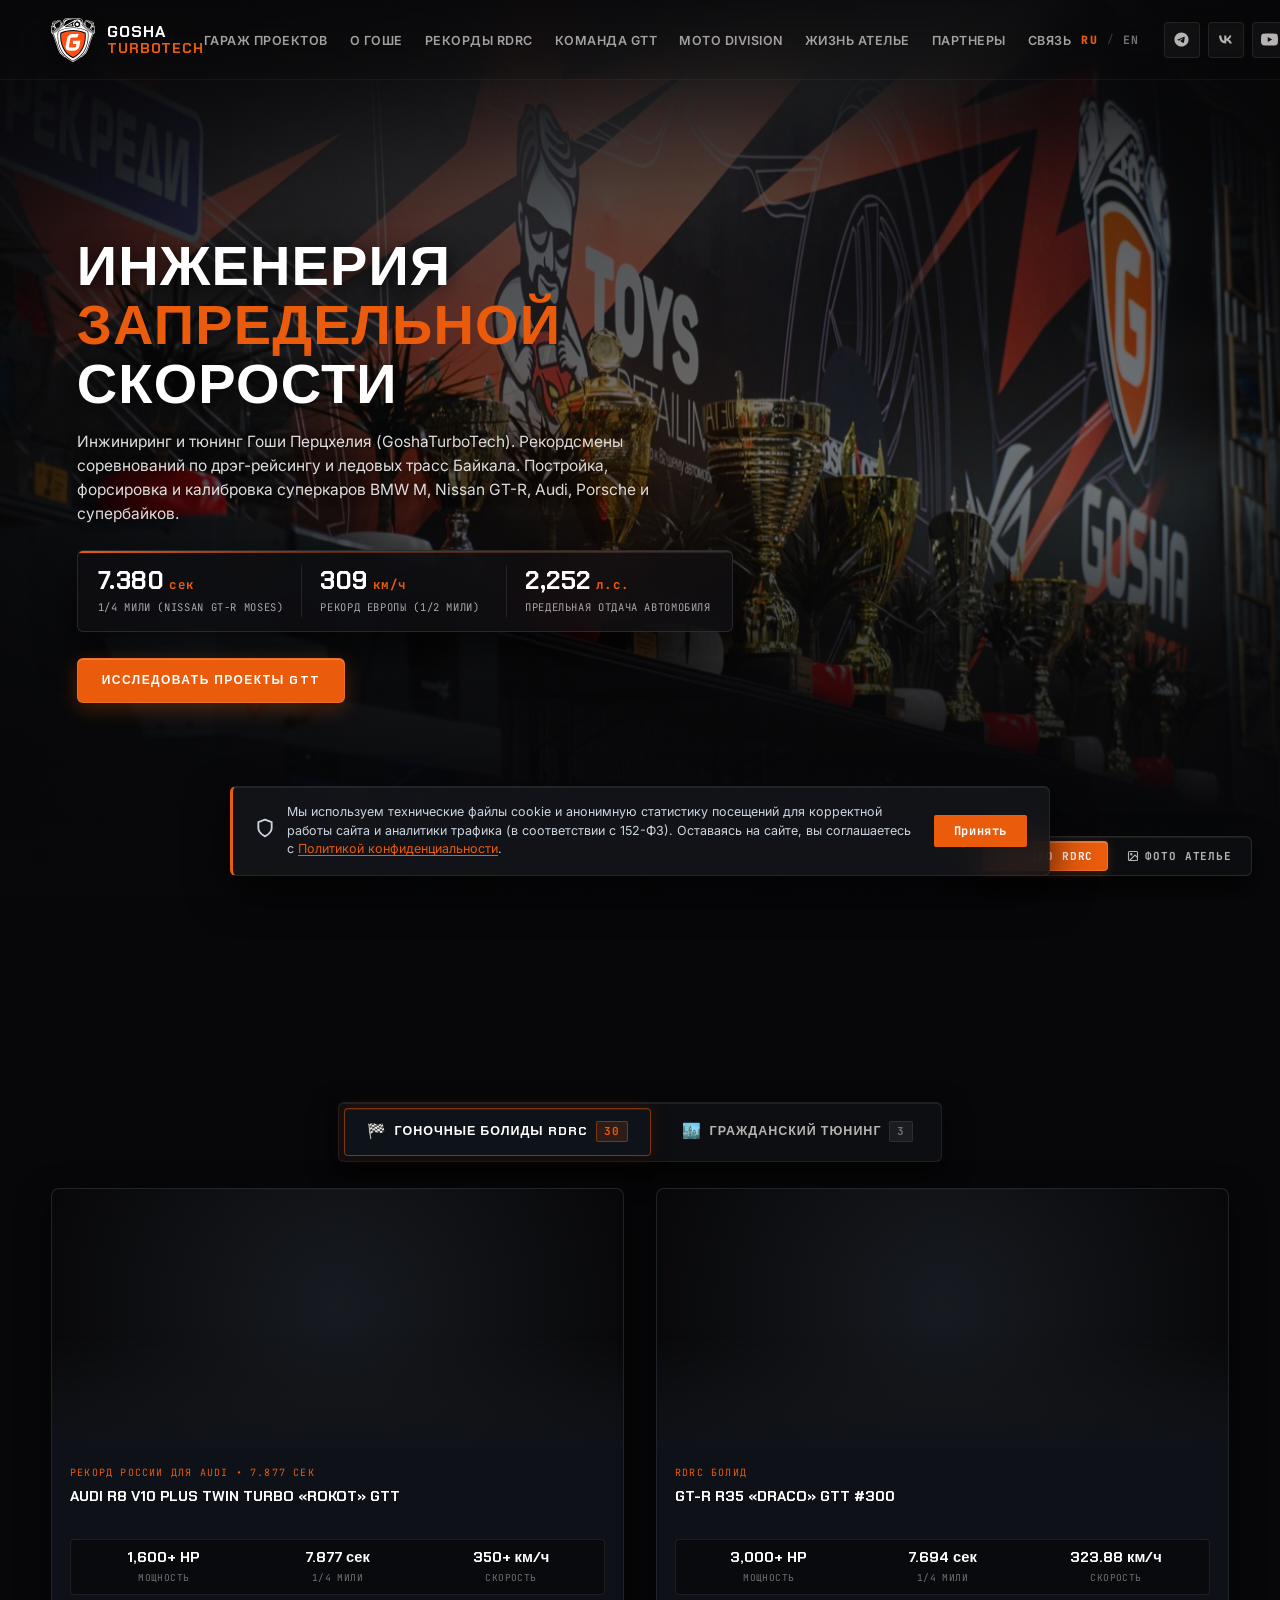
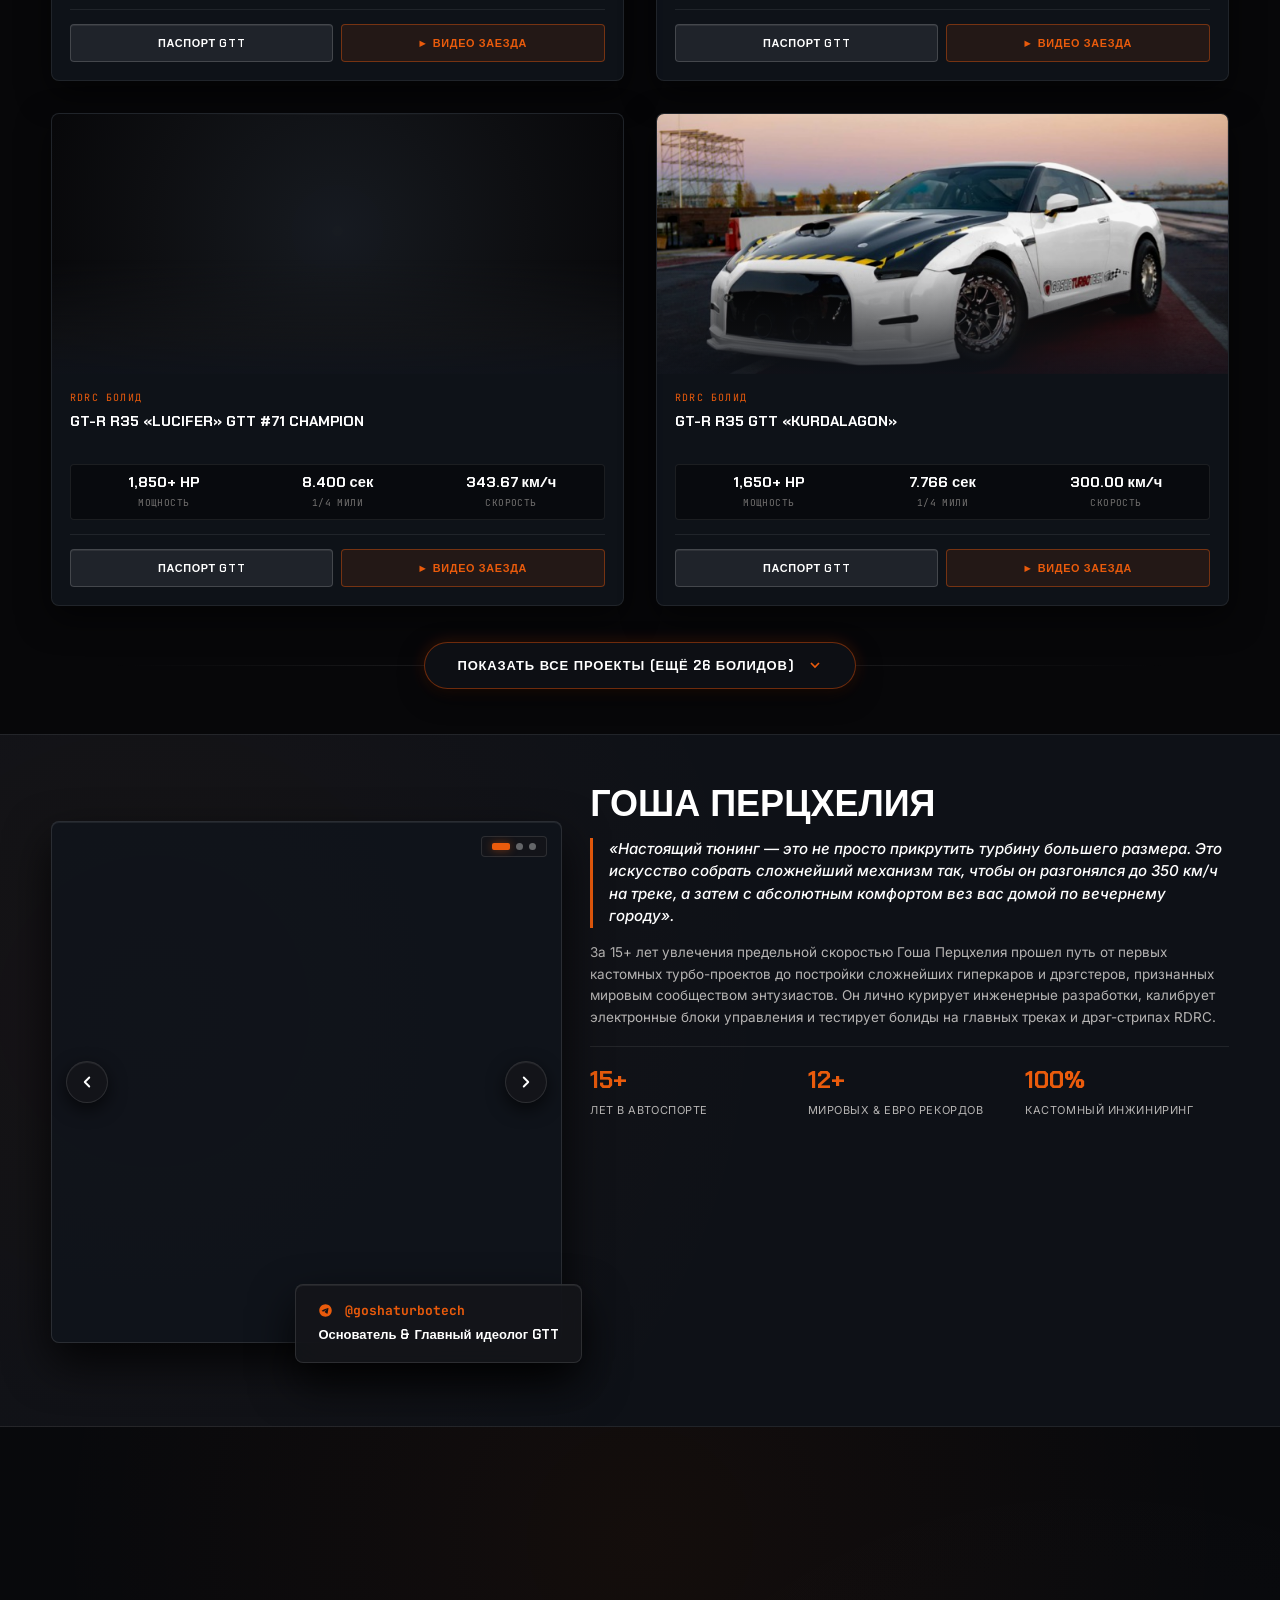
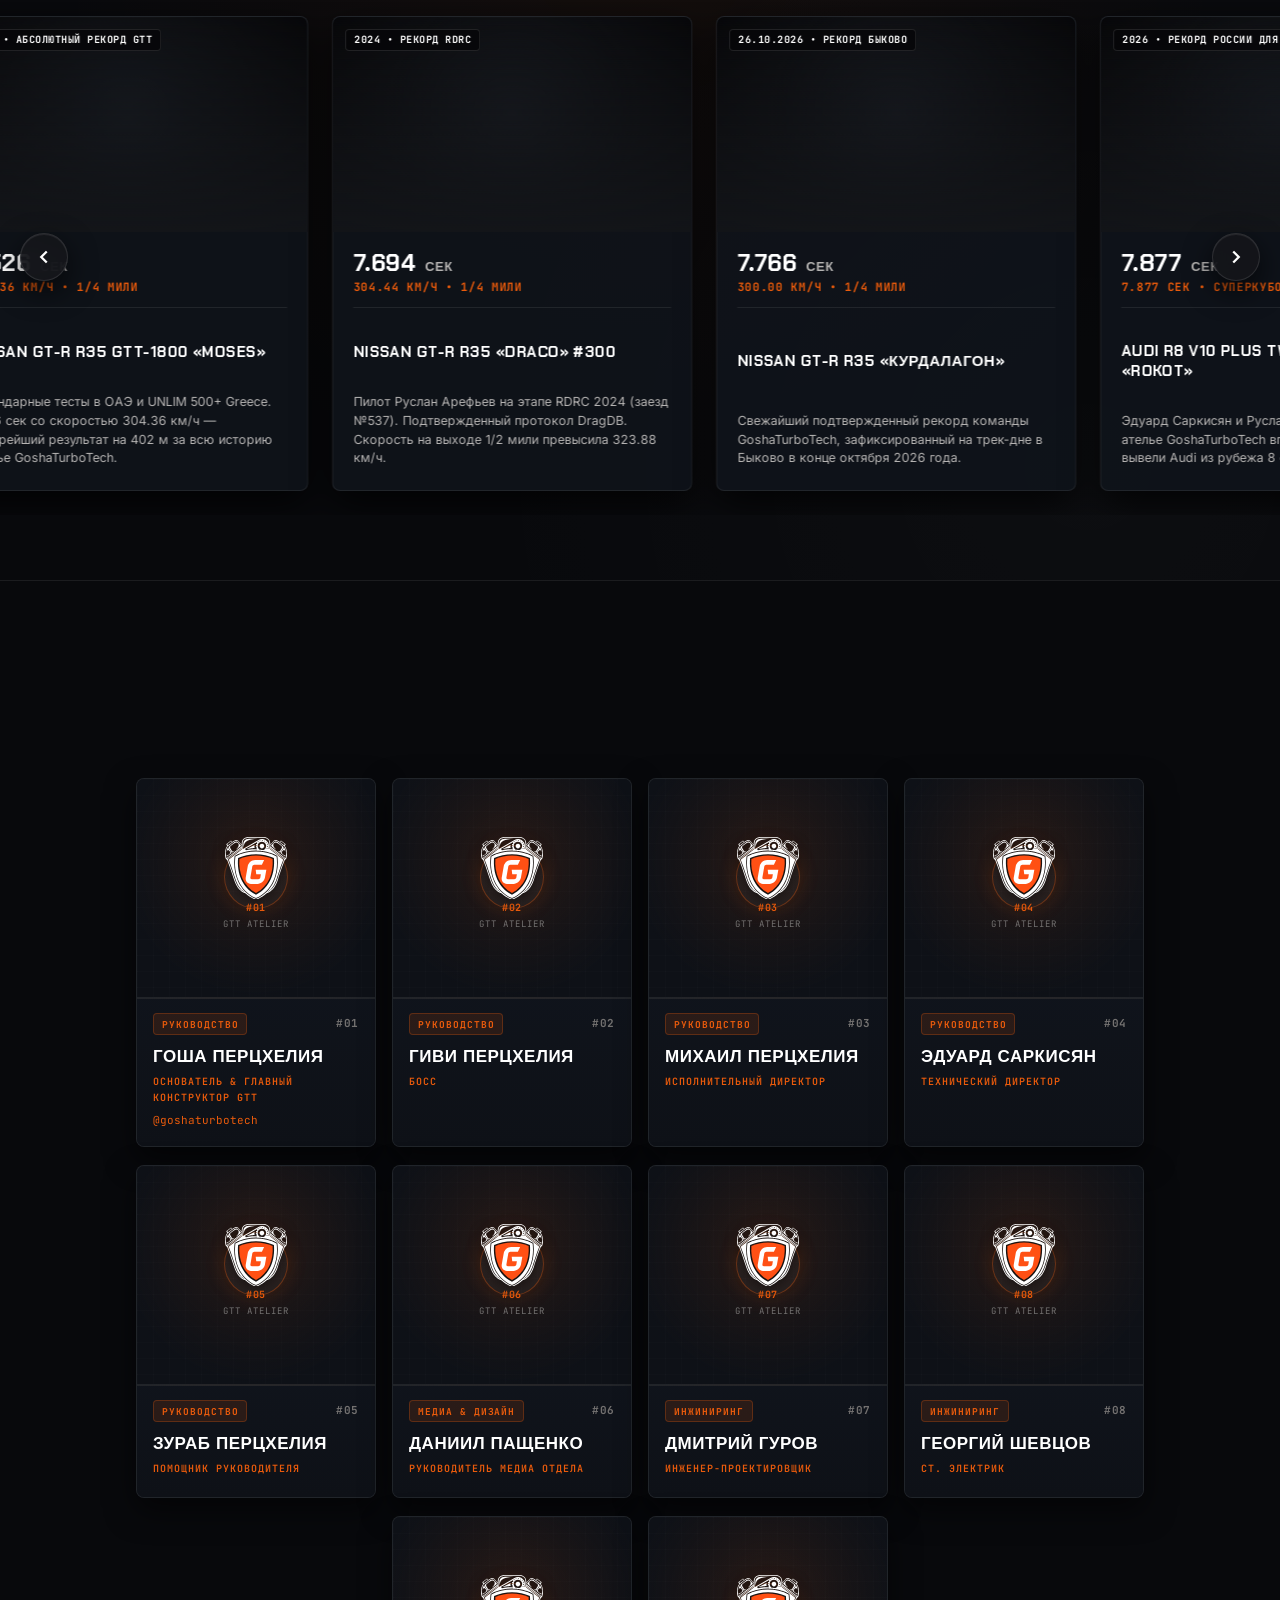
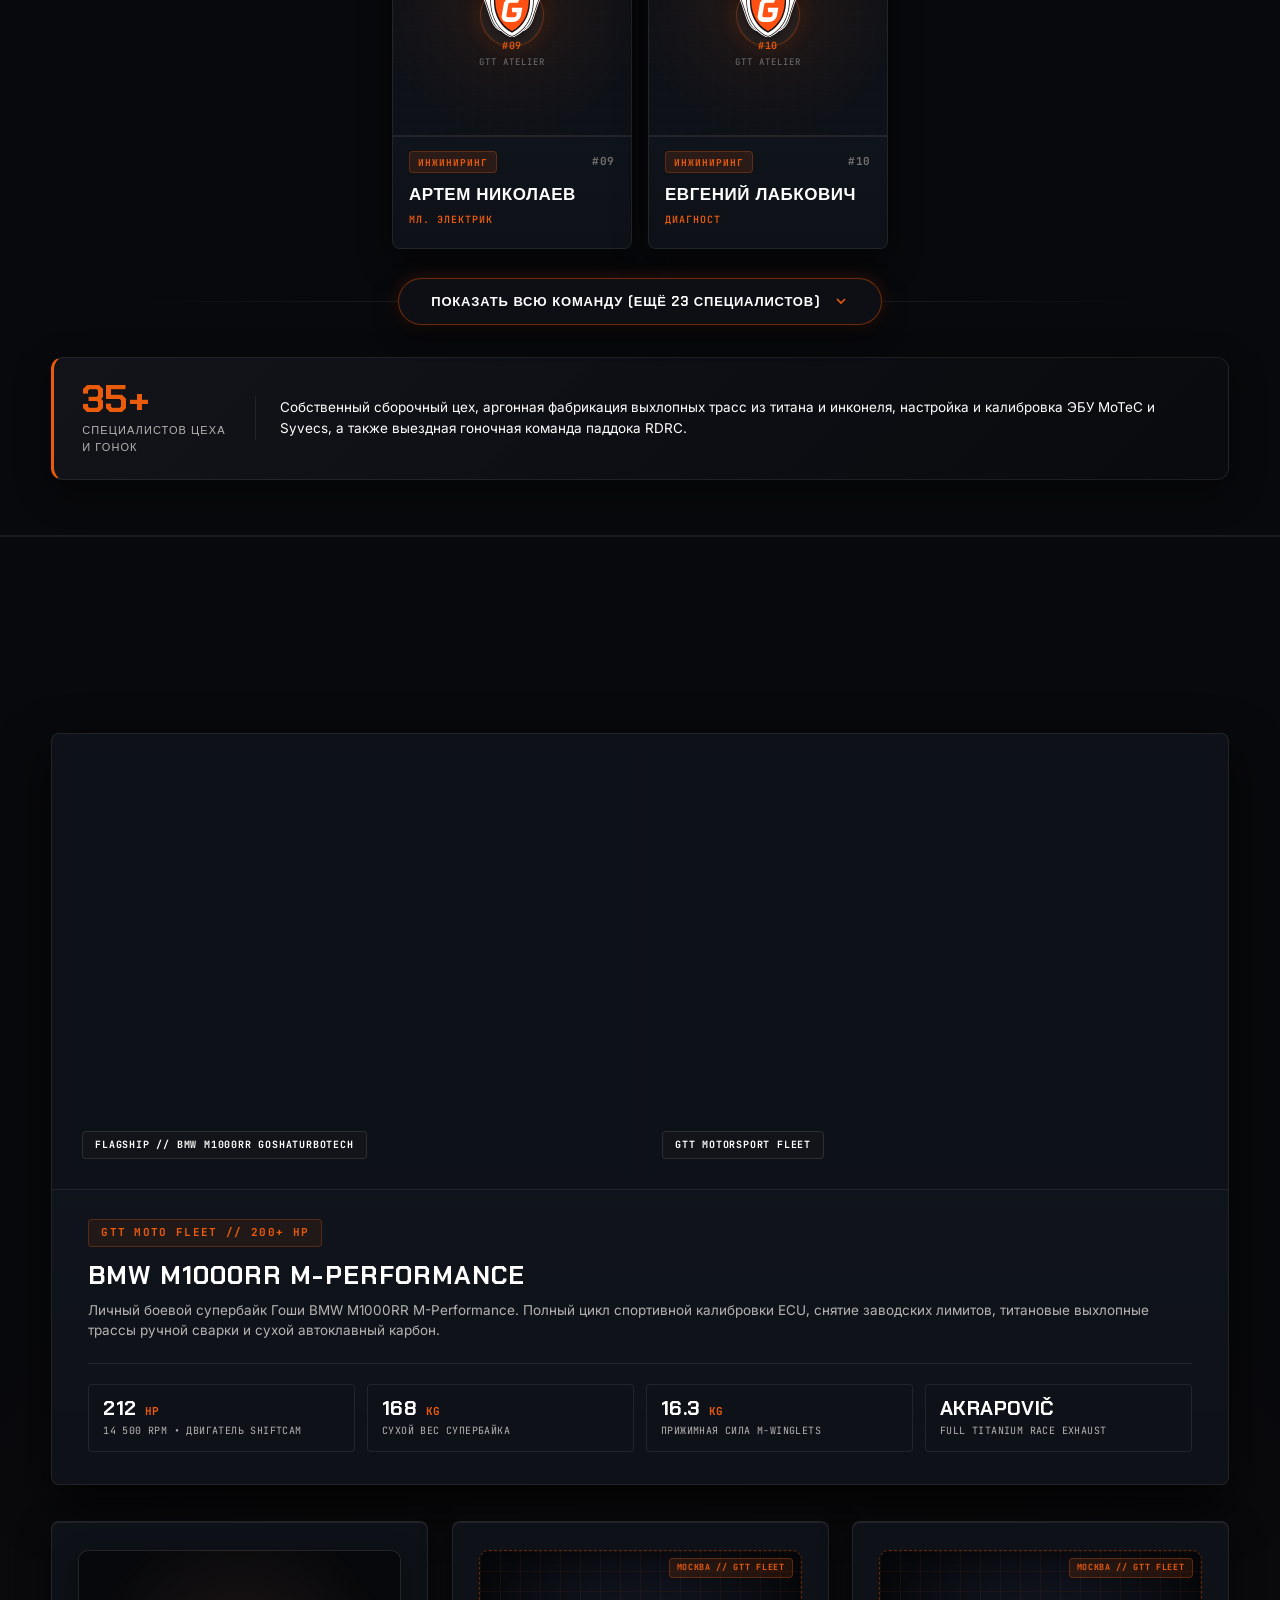
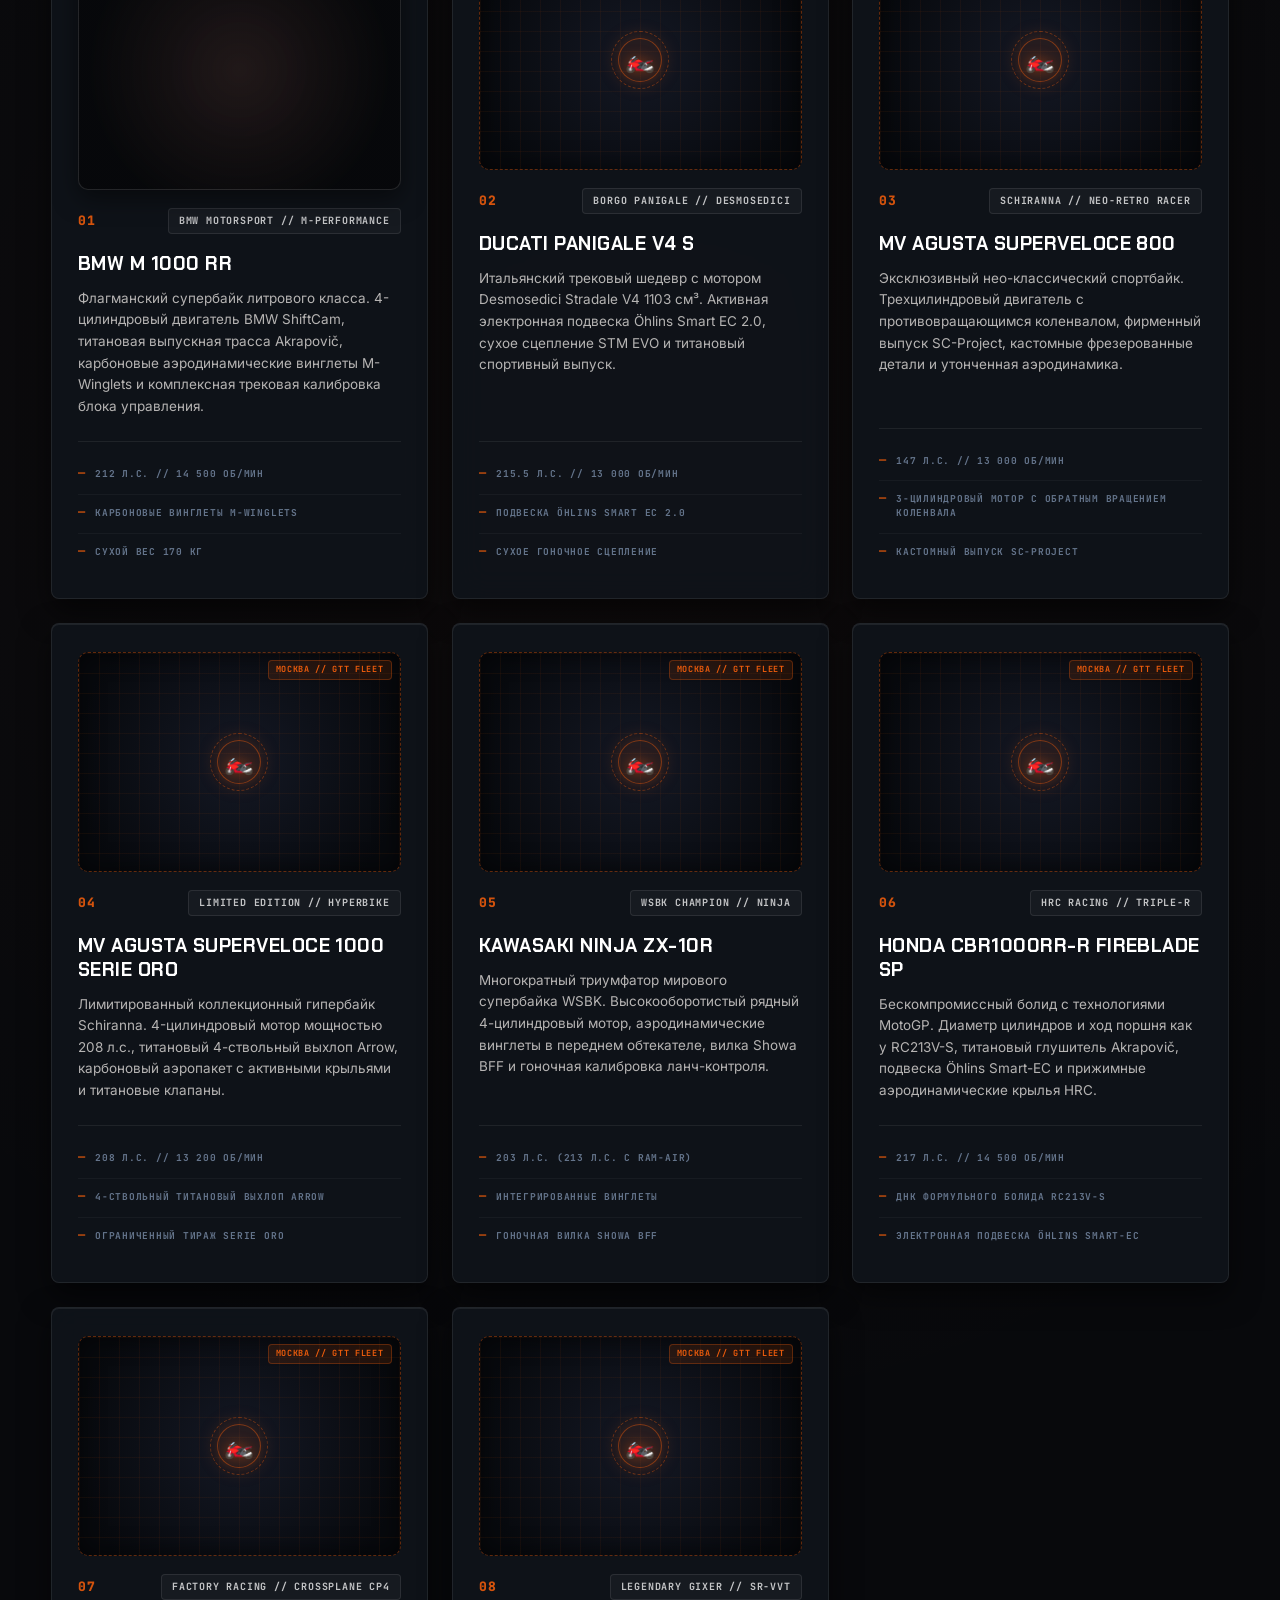
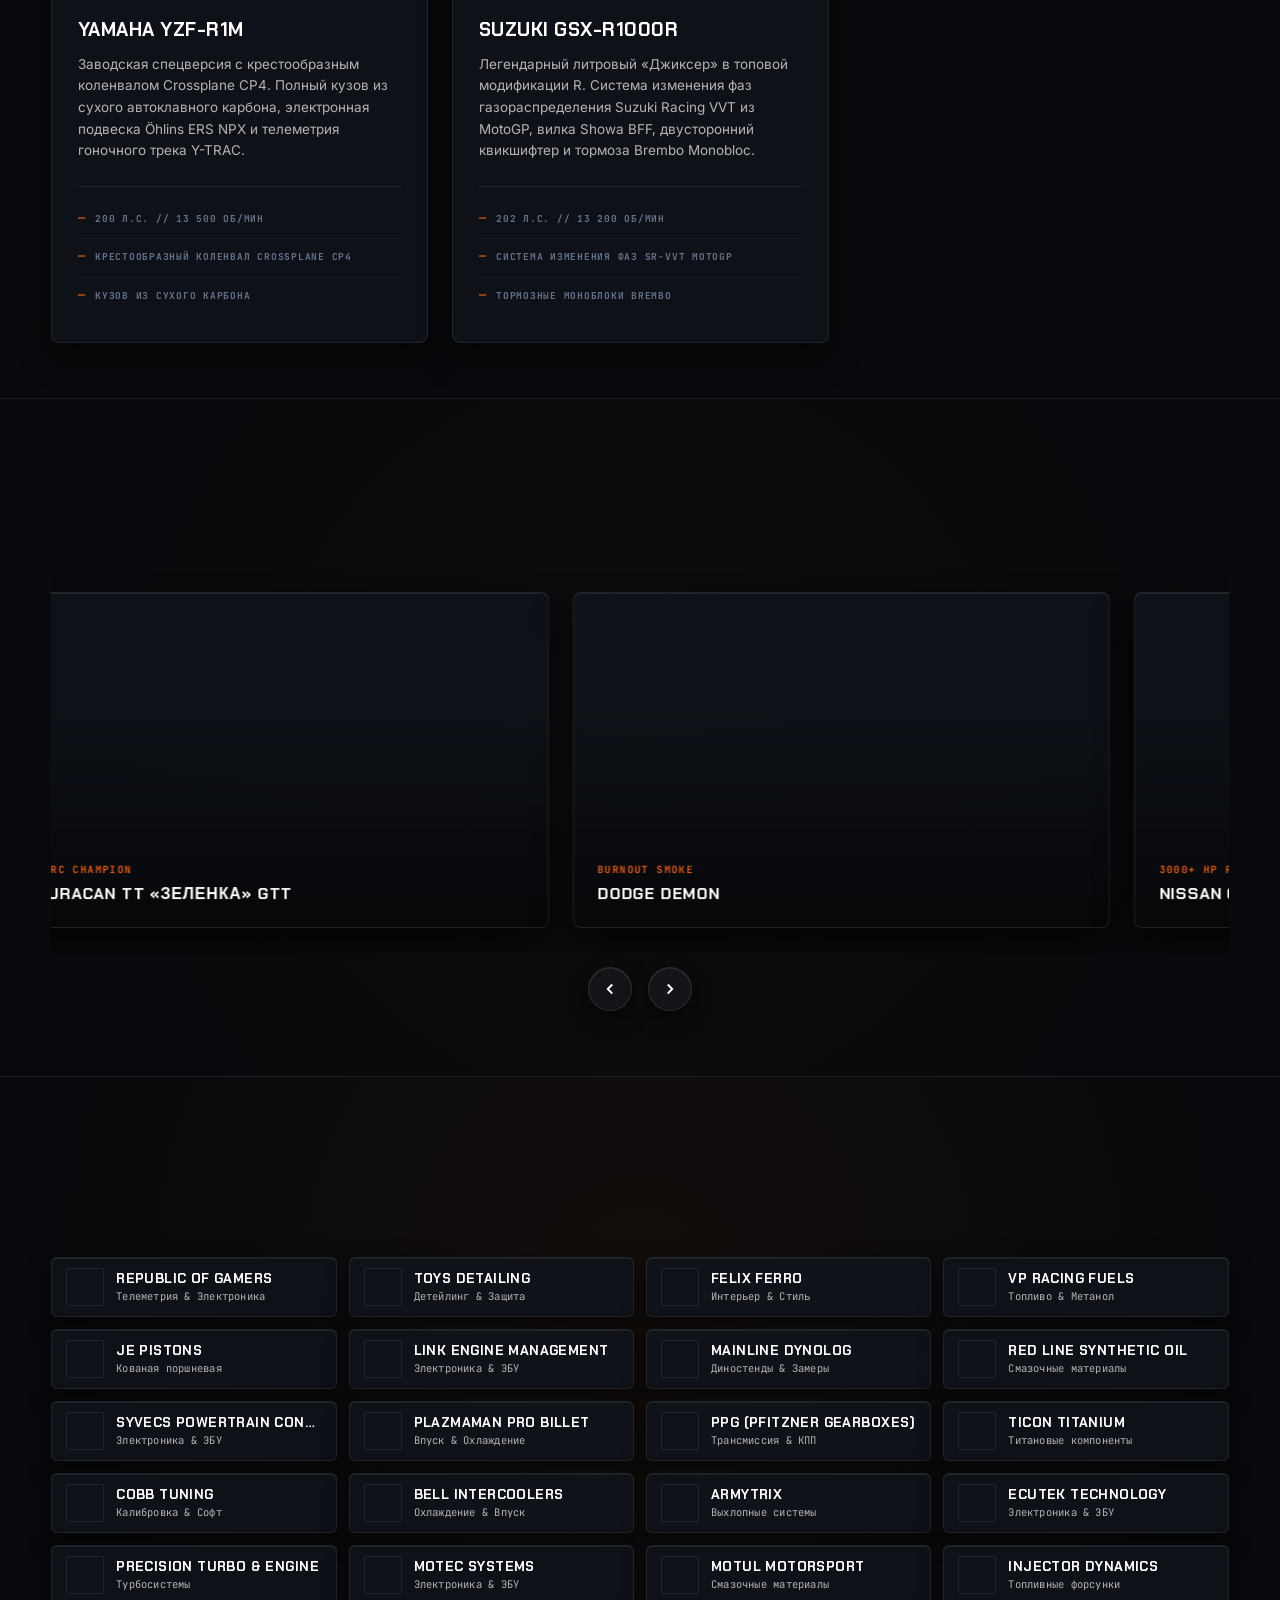
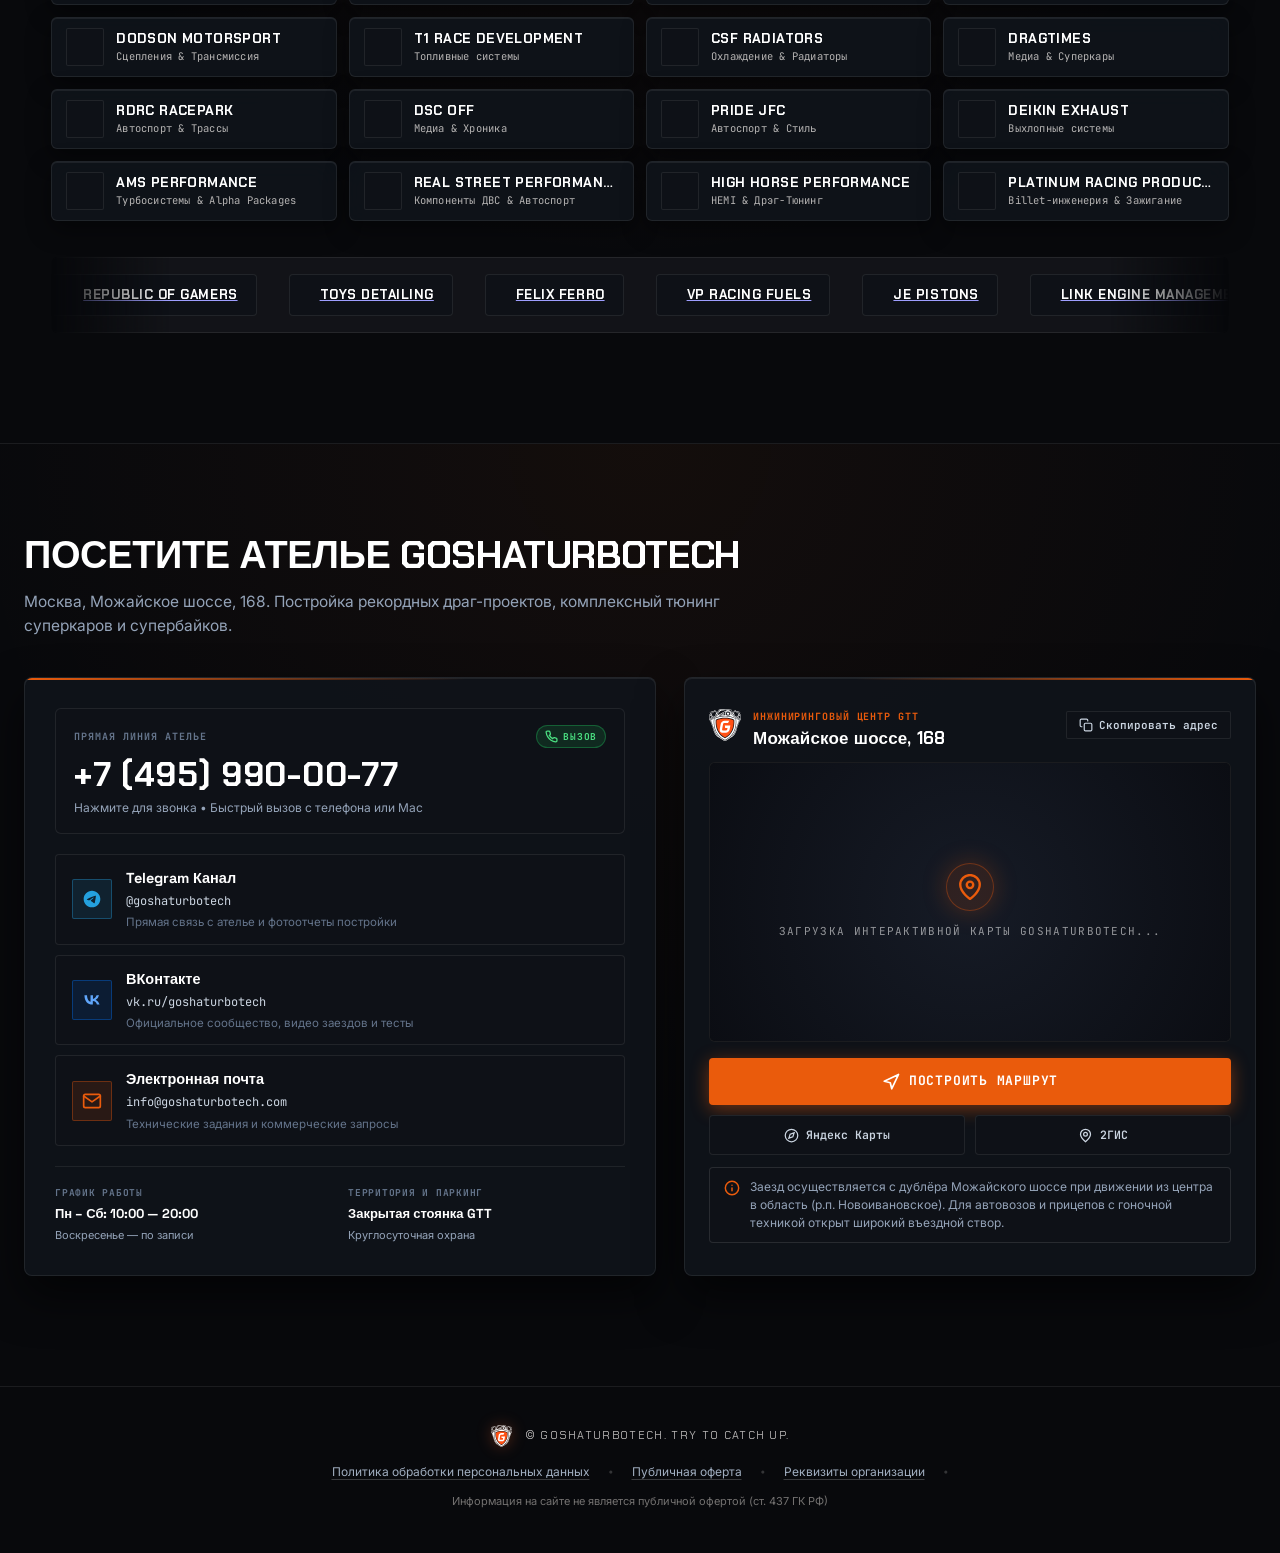
==== commit d55abbea: "kjj" ====
--- a/index.html
+++ b/index.html
@@ -2,7 +2,7 @@
 <html lang="ru">
 <head>
   <meta charset="UTF-8">
-  <meta name="viewport" content="width=device-width, initial-scale=1.0, maximum-scale=5.0, viewport-fit=cover">
+  <meta name="viewport" content="width=device-width, initial-scale=1.0, minimum-scale=1.0, maximum-scale=1.0, user-scalable=no, viewport-fit=cover">
   <meta name="theme-color" content="#070709">
   <meta name="apple-mobile-web-app-capable" content="yes">
   <meta name="apple-mobile-web-app-status-bar-style" content="black-translucent">
--- a/css/style.css
+++ b/css/style.css
@@ -59,6 +59,11 @@
   scroll-behavior: smooth;
   color-scheme: dark;
   background-color: var(--bg-deep);
+  width: 100%;
+  max-width: 100vw;
+  overflow-x: hidden;
+  touch-action: pan-y;
+  -webkit-text-size-adjust: 100%;
 }
 
 section[id],
@@ -93,9 +98,12 @@
   font-family: var(--font-body);
   background: var(--bg-deep);
   color: var(--text-main);
+  width: 100%;
+  max-width: 100vw;
   overflow-x: hidden;
   line-height: 1.6;
   -webkit-font-smoothing: antialiased;
+  touch-action: pan-y;
 }
 
 body::before {
@@ -1031,20 +1039,22 @@
 .project-category-tabs {
   display: flex;
   justify-content: center;
-  align-items: center;
-  gap: 12px;
+  align-items: stretch;
+  gap: 8px;
   margin: 0 auto 26px;
-  padding: 4px;
+  padding: 5px;
   background: rgba(14, 15, 18, 0.95);
   border: 1px solid var(--border-subtle);
   border-radius: var(--radius-md);
   max-width: fit-content;
   box-shadow: 0 10px 28px rgba(0, 0, 0, 0.6), var(--specular-top);
+  box-sizing: border-box;
 }
 
 .category-tab-btn {
   display: inline-flex;
   align-items: center;
+  justify-content: center;
   gap: 8px;
   padding: 10px 22px;
   border-radius: var(--radius-sm);
@@ -1060,6 +1070,9 @@
   transition: all 0.25s cubic-bezier(0.16, 1, 0.3, 1);
   position: relative;
   user-select: none;
+  box-sizing: border-box;
+  text-align: center;
+  min-height: 48px;
 }
 
 .category-tab-btn:hover {
@@ -1075,7 +1088,17 @@
 }
 
 .category-tab-btn .cat-icon {
-  font-size: 14px;
+  font-size: 15px;
+  line-height: 1;
+  display: inline-flex;
+  align-items: center;
+  justify-content: center;
+  flex-shrink: 0;
+}
+
+.category-tab-btn .cat-title {
+  display: inline-block;
+  line-height: 1.25;
 }
 
 .category-tab-btn .cat-count {
@@ -1086,6 +1109,8 @@
   border: 1px solid var(--border-subtle);
   border-radius: var(--radius-xs);
   color: var(--text-dim);
+  flex-shrink: 0;
+  line-height: 1.3;
 }
 
 .category-tab-btn.active .cat-count {
@@ -1103,6 +1128,46 @@
   border: 1px solid rgba(234, 91, 12, 0.45);
   color: var(--gtt-orange);
   letter-spacing: 0.06em;
+}
+
+@media (max-width: 640px) {
+  .project-category-tabs {
+    display: grid;
+    grid-template-columns: 1fr 1fr;
+    width: calc(100% - 24px);
+    max-width: 440px;
+    gap: 6px;
+    padding: 4px;
+    margin: 0 auto 20px;
+  }
+
+  .category-tab-btn {
+    padding: 8px 6px;
+    font-size: 10.5px;
+    letter-spacing: 0.04em;
+    min-height: 52px;
+    height: 100%;
+    display: flex;
+    align-items: center;
+    justify-content: center;
+    gap: 6px;
+    width: 100%;
+  }
+
+  .category-tab-btn .cat-icon {
+    font-size: 13px;
+  }
+
+  .category-tab-btn .cat-title {
+    flex: 1;
+    text-align: center;
+    line-height: 1.2;
+  }
+
+  .category-tab-btn .cat-count {
+    font-size: 10px;
+    padding: 2px 5px;
+  }
 }
 
 .filter-pills {
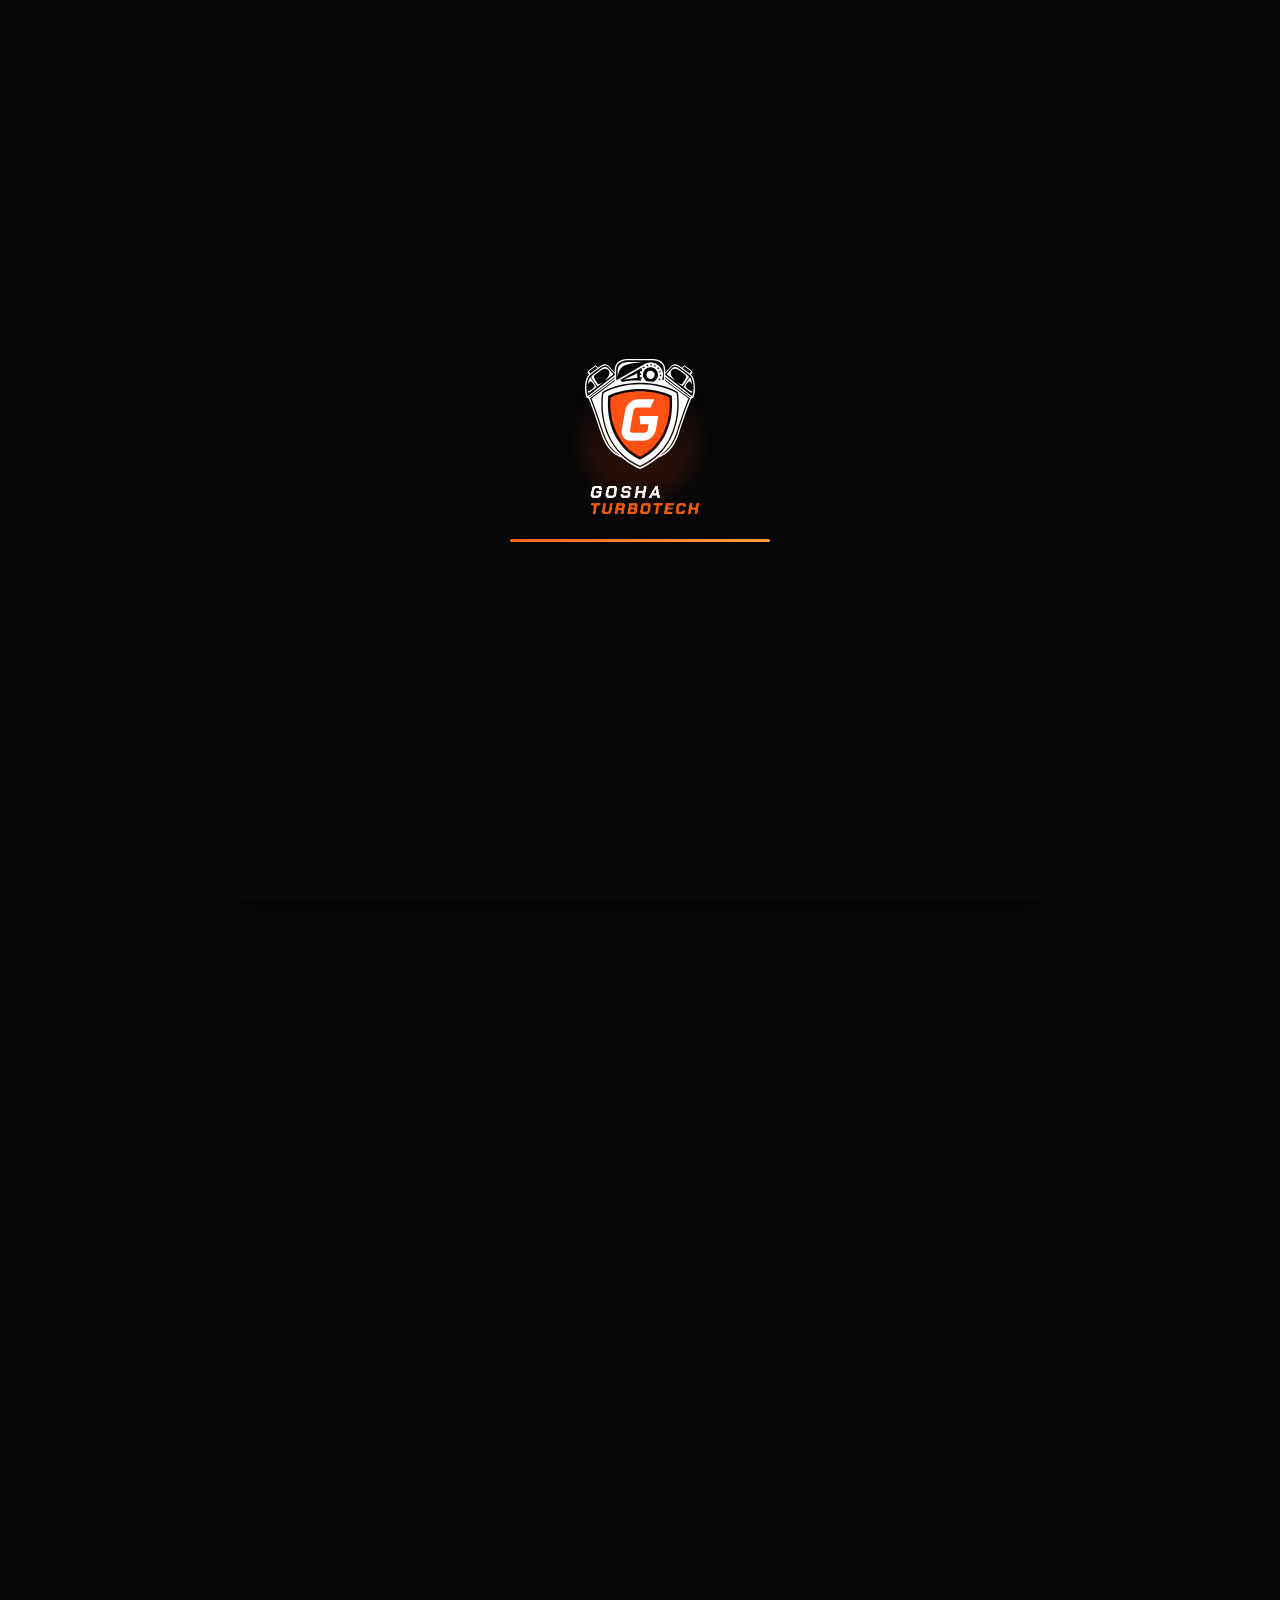
==== commit 7d438d42: "ьт" ====
--- a/index.html
+++ b/index.html
@@ -2,13 +2,19 @@
 <html lang="ru">
 <head>
   <meta charset="UTF-8">
-  <meta name="viewport" content="width=device-width, initial-scale=1.0, minimum-scale=1.0, maximum-scale=1.0, user-scalable=no, viewport-fit=cover">
+  <meta name="viewport" content="width=device-width, initial-scale=1.0, viewport-fit=cover">
   <meta name="theme-color" content="#070709">
   <meta name="apple-mobile-web-app-capable" content="yes">
   <meta name="apple-mobile-web-app-status-bar-style" content="black-translucent">
   <meta name="referrer" content="no-referrer">
   <title>GOSHATURBOTECH | Официальный сайт ателье &amp; Мировые рекорды скорости</title>
   <meta name="description" content="GoshaTurboTech (GTT) — центр мощностного тюнинга гиперкаров и супербайков. Мировые рекорды 402м, 804м и ледовых трасс. Основатель: Гоша Перцхелия.">
+  <link rel="canonical" href="https://goshaturbotech.ru/">
+  <meta property="og:type" content="website">
+  <meta property="og:title" content="GOSHATURBOTECH | Официальный сайт ателье &amp; Мировые рекорды скорости">
+  <meta property="og:description" content="Центр мощностного тюнинга гиперкаров и супербайков. Мировые рекорды 402м, 804м и ледовых трасс. Основатель: Гоша Перцхелия.">
+  <meta property="og:image" content="https://goshaturbotech.ru/assets/photos/hero_atelier_backdrop.jpg">
+  <meta property="og:url" content="https://goshaturbotech.ru/">
   <link rel="icon" type="image/svg+xml" href="assets/photos/gtt_shield_logo.svg">
   <link rel="mask-icon" href="assets/photos/gtt_shield_logo.svg" color="#EA5B0C">
   <link rel="icon" type="image/png" sizes="32x32" href="assets/photos/favicon-32x32.png">
@@ -22,11 +28,11 @@
   <link rel="dns-prefetch" href="https://api-maps.yandex.ru">
   <link rel="preconnect" href="https://yandex.ru">
   <link rel="preconnect" href="https://api-maps.yandex.ru" crossorigin>
-  <link rel="stylesheet" href="css/style.css?v=20261115_classic_v2">
+  <link rel="stylesheet" href="css/style.css?v=20261125_projects">
   <style>
     html, body { background-color: #070709 !important; color: #fff; margin: 0; }
-    #preloader { position: fixed; inset: 0; z-index: 999999; background: #070709; display: flex; align-items: center; justify-content: center; transition: opacity 0.5s cubic-bezier(0.16, 1, 0.3, 1), visibility 0.5s ease; }
-    #preloader.fade-out { opacity: 0 !important; visibility: hidden !important; pointer-events: none !important; }
+ #preloader { position: fixed; inset: 0; z-index: 999999; background: #070709; display: flex; align-items: center; justify-content: center; transition: opacity 0.5s cubic-bezier(0.16, 1, 0.3, 1), visibility 0.5s ease; }
+ #preloader.fade-out { opacity: 0 !important; visibility: hidden !important; pointer-events: none !important; }
     .preloader-shield-img { width: 110px; height: 110px; object-fit: contain; image-rendering: -webkit-optimize-contrast; image-rendering: crisp-edges; }
     .brand-shield-img { width: 44px; height: 44px; object-fit: contain; image-rendering: -webkit-optimize-contrast; image-rendering: crisp-edges; }
   </style>
@@ -38,10 +44,7 @@
     <div class="preloader-inner">
       <div class="preloader-logo-wrap">
         <img src="assets/photos/gtt_shield_logo.svg" alt="GoshaTurboTech Shield Logo" class="preloader-shield-img" width="110" height="110">
-        <div class="preloader-brand-title">
-          <span class="preloader-word-gosha">GOSHA</span>
-          <span class="preloader-word-turbo">TURBOTECH</span>
-        </div>
+        <img class="brand-text-img" src="assets/photos/gtt_logo_text_authentic.png" alt="GoshaTurboTech" width="191" height="56">
       </div>
       <div class="preloader-progress-bar">
         <div class="preloader-progress-fill" id="preloaderFill"></div>
@@ -53,10 +56,7 @@
   <header class="navbar">
     <a href="#" class="brand-logo" aria-label="GoshaTurboTech Главная">
       <img src="assets/photos/gtt_shield_logo.svg" alt="GoshaTurboTech" class="brand-shield-img" width="44" height="44">
-      <div class="brand-title">
-        <span class="brand-word-gosha">GOSHA</span>
-        <span class="brand-word-turbo">TURBOTECH</span>
-      </div>
+      <img class="brand-text-img" src="assets/photos/gtt_logo_text_authentic.png" alt="GoshaTurboTech" width="191" height="56">
     </a>
 
     <nav>
@@ -117,10 +117,7 @@
       <div class="mobile-drawer-header">
         <a href="#" class="brand-logo" onclick="toggleMobileNav(false)" aria-label="GoshaTurboTech">
           <img src="assets/photos/gtt_shield_logo.svg" alt="GTT Shield Logo" class="brand-shield-img" width="44" height="44">
-          <div class="brand-title">
-            <span class="brand-word-gosha">GOSHA</span>
-            <span class="brand-word-turbo">TURBOTECH</span>
-          </div>
+          <img class="brand-text-img" src="assets/photos/gtt_logo_text_authentic.png" alt="GoshaTurboTech" width="191" height="56">
         </a>
         <button class="mobile-drawer-close" onclick="toggleMobileNav(false)" aria-label="Закрыть меню">
           <svg width="20" height="20" viewBox="0 0 24 24" fill="none" stroke="currentColor" stroke-width="2.2" stroke-linecap="round" stroke-linejoin="round">
@@ -156,7 +153,8 @@
     <div class="hero-bg-container">
       <div class="hero-backdrop-img" id="heroBackdropImg"></div>
       <video class="hero-video-bg" id="heroVideoBg" autoplay loop muted playsinline webkit-playsinline preload="none" poster="assets/photos/hero_atelier_backdrop_web.jpg">
-        <source src="assets/videos/hero_bg_optimized.mp4" type="video/mp4">
+        <source src="assets/videos/hero_bg_hd.webm" type="video/webm">
+        <source src="assets/videos/hero_bg_optimized.mp4?v=hd" type="video/mp4">
         <source src="assets/videos/hero_burnout_action.mp4" type="video/mp4">
       </video>
       <div class="hero-video-overlay"></div>
@@ -221,12 +219,10 @@
     <!-- High-End Category Switch Tabs: Race Builds vs Street / City Division -->
     <div class="project-category-tabs" id="projectCategoryTabs">
       <button type="button" class="category-tab-btn active" data-category="race" onclick="setProjectCategory('race')">
-        <span class="cat-icon">🏁</span>
         <span class="cat-title" data-i18n="cat_race">Гоночные болиды RDRC</span>
-        <span class="cat-count" id="countRaceProjects">31</span>
+        <span class="cat-count" id="countRaceProjects">30</span>
       </button>
       <button type="button" class="category-tab-btn" data-category="street" onclick="setProjectCategory('street')">
-        <span class="cat-icon">🏙️</span>
         <span class="cat-title" data-i18n="cat_street">Гражданский тюнинг</span>
         <span class="cat-count" id="countStreetProjects">3</span>
       </button>
@@ -292,7 +288,7 @@
       <div class="founder-content">
         <h2 class="founder-title" data-i18n="founder_name">Гоша Перцхелия</h2>
         <div class="founder-quote" data-i18n="founder_quote">
-          «Настоящий тюнинг — это не просто прикрутить турбину большего размера. Это искусство собрать сложнейший механизм так, чтобы он разгонялся до 350 км/ч на треке, а затем с абсолютным комфортом вез вас домой по вечернему городу».
+ «Настоящий тюнинг — это не просто прикрутить турбину большего размера. Это искусство собрать сложнейший механизм так, чтобы он разгонялся до 350 км/ч на треке, а затем с абсолютным комфортом вез вас домой по вечернему городу».
         </div>
         <p class="founder-bio-text" data-i18n="founder_bio">
           За 15+ лет увлечения предельной скоростью Гоша Перцхелия прошел путь от первых кастомных турбо-проектов до постройки сложнейших гиперкаров и дрэгстеров, признанных мировым сообществом энтузиастов. Он лично курирует инженерные разработки, калибрует электронные блоки управления и тестирует болиды на главных треках и дрэг-стрипах RDRC.
@@ -327,8 +323,8 @@
             <div class="achieve-pill">
               <span class="achieve-num">02</span>
               <div class="achieve-details">
-                <strong data-i18n="achieve2_title">3000+ HP Pro-Mod «Draco»</strong>
-                <span data-i18n="achieve2_desc">Постройка быстрейшего кастомного дрэгстера в СНГ на VR38 Billet</span>
+                <strong data-i18n="achieve2_title">3000+ HP «Draco»</strong>
+                <span data-i18n="achieve2_desc">Гоночный Nissan GT-R R35 с двигателем VR38 Billet</span>
               </div>
             </div>
             <div class="achieve-pill">
@@ -358,7 +354,7 @@
 
     <div class="section-header" style="position: relative; z-index: 5;">
       <h2 class="section-title" data-i18n="records_title">Мировые рекорды и победы RDRC</h2>
-      <p class="section-subtitle" data-i18n="records_subtitle">Более 15 лет непрерывных побед на дистанциях 402 м, 804 м, 1000 м и ледовых трассах.</p>
+      <p class="section-subtitle" data-i18n="records_subtitle">Более 15 лет непрерывных побед на дистанциях 402 м, 804 м и 1000 м.</p>
     </div>
 
     <!-- Animated Continuous Carousel Stage -->
@@ -368,584 +364,7 @@
       </button>
 
       <div class="records-carousel-viewport" id="recordsCarouselViewport">
-        <div class="records-carousel-track" id="recordsCarouselTrack">
-          <div class="record-item" data-id="rec_moses">
-            <div class="record-photo-wrapper">
-              <img loading="lazy" src="assets/archive_tilda/gtr_moses.png" alt="NISSAN GT-R R35 «MOSES»" class="record-photo-img" decoding="async">
-              <div class="record-photo-overlay"></div>
-              <div class="record-photo-badges">
-                <span class="record-event-pill">UNLIM 500+ • 2016</span>
-                <span class="record-num-pill">#01</span>
-              </div>
-            </div>
-            <div class="record-content-box">
-              <div class="record-stat-row">
-                <span class="record-hero-time">7.526 <span class="record-hero-unit">СЕК</span></span>
-                <span class="record-hero-speed">304.36 КМ/Ч • 1/4 МИЛИ</span>
-              </div>
-              <h3 class="record-car-title">NISSAN GT-R R35 «MOSES»</h3>
-              <p class="record-car-desc">Абсолютный рекорд 402 м за всю историю ателье GoshaTurboTech.</p>
-            </div>
-          </div>
-          <div class="record-item" data-id="rec_draco">
-            <div class="record-photo-wrapper">
-              <img loading="lazy" src="assets/cars/gtr_draco_promod_front.jpg" alt="NISSAN GT-R R35 «DRACO» #300" class="record-photo-img" style="object-position: center 65%;" decoding="async" onload="handleRecordImgLoad(this)">
-              <div class="record-photo-overlay"></div>
-              <div class="record-photo-badges">
-                <span class="record-event-pill">RDRC • 2024</span>
-                <span class="record-num-pill">#02</span>
-              </div>
-            </div>
-            <div class="record-content-box">
-              <div class="record-stat-row">
-                <span class="record-hero-time">7.694 <span class="record-hero-unit">СЕК</span></span>
-                <span class="record-hero-speed">304.44 КМ/Ч • 1/4 МИЛИ</span>
-              </div>
-              <h3 class="record-car-title">NISSAN GT-R R35 «DRACO» #300</h3>
-              <p class="record-car-desc">Флагман дрэг-рейсинга России. Выход из 1/2 мили 323.88 км/ч.</p>
-            </div>
-          </div>
-          <div class="record-item" data-id="rec_kurdalagon">
-            <div class="record-photo-wrapper">
-              <img loading="lazy" src="assets/cars/gtr_korzhik_712.jpg" alt="NISSAN GT-R R35 «КУРДАЛАГОН»" class="record-photo-img" decoding="async" onload="handleRecordImgLoad(this)">
-              <div class="record-photo-overlay"></div>
-              <div class="record-photo-badges">
-                <span class="record-event-pill">RDRC БЫКОВО • 2026</span>
-                <span class="record-num-pill">#03</span>
-              </div>
-            </div>
-            <div class="record-content-box">
-              <div class="record-stat-row">
-                <span class="record-hero-time">7.766 <span class="record-hero-unit">СЕК</span></span>
-                <span class="record-hero-speed">300.00 КМ/Ч • 1/4 МИЛИ</span>
-              </div>
-              <h3 class="record-car-title">NISSAN GT-R R35 «КУРДАЛАГОН»</h3>
-              <p class="record-car-desc">Официальный рекорд трек-дня в Быково конца октября 2026.</p>
-            </div>
-          </div>
-          <div class="record-item" data-id="rec_rokot">
-            <div class="record-photo-wrapper">
-              <img loading="lazy" src="assets/cars/audi_r8_tsmr_launch.jpg" alt="AUDI R8 V10 PLUS TT «ROKOT»" class="record-photo-img" style="object-position: center 68%;" decoding="async" onload="handleRecordImgLoad(this)">
-              <div class="record-photo-overlay"></div>
-              <div class="record-photo-badges">
-                <span class="record-event-pill">РЕКОРД РОССИИ • 2026</span>
-                <span class="record-num-pill">#04</span>
-              </div>
-            </div>
-            <div class="record-content-box">
-              <div class="record-stat-row">
-                <span class="record-hero-time">7.877 <span class="record-hero-unit">СЕК</span></span>
-                <span class="record-hero-speed">СУПЕРКУБОК RDRC • 1/4 МИЛИ</span>
-              </div>
-              <h3 class="record-car-title">AUDI R8 V10 PLUS TT «ROKOT»</h3>
-              <p class="record-car-desc">Первый и единственный болид Audi в России быстрее 8 секунд.</p>
-            </div>
-          </div>
-          <div class="record-item" data-id="rec_bezzubik">
-            <div class="record-photo-wrapper">
-              <img loading="lazy" src="assets/photos/huracan_rdrc_stage_line.jpg" alt="HURACAN TT «BEZZUBIK»" class="record-photo-img" decoding="async" onload="handleRecordImgLoad(this)">
-              <div class="record-photo-overlay"></div>
-              <div class="record-photo-badges">
-                <span class="record-event-pill">RACE 1000 • ГЕРМАНИЯ</span>
-                <span class="record-num-pill">#05</span>
-              </div>
-            </div>
-            <div class="record-content-box">
-              <div class="record-stat-row">
-                <span class="record-hero-time">353.02 <span class="record-hero-unit">КМ/Ч</span></span>
-                <span class="record-hero-speed">1/2 МИЛИ • 8.054 СЕК НА 402 М</span>
-              </div>
-              <h3 class="record-car-title">HURACAN TT «BEZZUBIK»</h3>
-              <p class="record-car-desc">Официальный рекорд Европы на дистанции 804 м среди полноприводных суперкаров.</p>
-            </div>
-          </div>
-          <div class="record-item" data-id="rec_zelenka">
-            <div class="record-photo-wrapper">
-              <img loading="lazy" src="assets/photos/huracan_zelenka_gtt.jpg" alt="HURACAN TT «ЗЕЛЕНКА»" class="record-photo-img" style="object-position: 32% 60%;" decoding="async" onload="handleRecordImgLoad(this)">
-              <div class="record-photo-overlay"></div>
-              <div class="record-photo-badges">
-                <span class="record-event-pill">ROLLING 50 1000</span>
-                <span class="record-num-pill">#06</span>
-              </div>
-            </div>
-            <div class="record-content-box">
-              <div class="record-stat-row">
-                <span class="record-hero-time">344.60 <span class="record-hero-unit">КМ/Ч</span></span>
-                <span class="record-hero-speed">1000 М • 8.373 СЕК 1/4 МИЛИ</span>
-              </div>
-              <h3 class="record-car-title">HURACAN TT «ЗЕЛЕНКА»</h3>
-              <p class="record-car-desc">Культовый 2000+ сильный болид GoshaTurboTech в ОАЭ и Германии.</p>
-            </div>
-          </div>
-          <div class="record-item" data-id="rec_lucifer">
-            <div class="record-photo-wrapper">
-              <img loading="lazy" src="assets/cars/gtr_lucifer_solo.jpg" alt="NISSAN GT-R R35 «LUCIFER» #71" class="record-photo-img" style="object-position: 55% 65%;" decoding="async" onload="handleRecordImgLoad(this)">
-              <div class="record-photo-overlay"></div>
-              <div class="record-photo-badges">
-                <span class="record-event-pill">RDRC 2026 • ЧЕМПИОН</span>
-                <span class="record-num-pill">#07</span>
-              </div>
-            </div>
-            <div class="record-content-box">
-              <div class="record-stat-row">
-                <span class="record-hero-time">8.400 <span class="record-hero-unit">СЕК</span></span>
-                <span class="record-hero-speed">343.67 КМ/Ч • 1/2 МИЛИ</span>
-              </div>
-              <h3 class="record-car-title">NISSAN GT-R R35 «LUCIFER» #71</h3>
-              <p class="record-car-desc">Личный флагманский боевой болид Гоши Перцхелии.</p>
-            </div>
-          </div>
-          <div class="record-item" data-id="rec_korzhik">
-            <div class="record-photo-wrapper">
-              <img loading="lazy" src="assets/archive_tilda/gtr_korzhik.png" alt="NISSAN GT-R R35 «KORZHIK» #712" class="record-photo-img" decoding="async">
-              <div class="record-photo-overlay"></div>
-              <div class="record-photo-badges">
-                <span class="record-event-pill">МОСКОВСКАЯ МИЛЯ</span>
-                <span class="record-num-pill">#08</span>
-              </div>
-            </div>
-            <div class="record-content-box">
-              <div class="record-stat-row">
-                <span class="record-hero-time">13.435 <span class="record-hero-unit">СЕК</span></span>
-                <span class="record-hero-speed">334.41 КМ/Ч • 1/2 МИЛИ</span>
-              </div>
-              <h3 class="record-car-title">NISSAN GT-R R35 «KORZHIK» #712</h3>
-              <p class="record-car-desc">Пилот Николай Коржов. Официальный рекорд России на 1/2 мили.</p>
-            </div>
-          </div>
-          <div class="record-item" data-id="rec_hulk">
-            <div class="record-photo-wrapper">
-              <img loading="lazy" src="assets/cars/huracan_green_grey_rdrc.jpg" alt="HURACAN LP610-4 «HULK»" class="record-photo-img" decoding="async">
-              <div class="record-photo-overlay"></div>
-              <div class="record-photo-badges">
-                <span class="record-event-pill">СУПЕРКУБОК RDRC</span>
-                <span class="record-num-pill">#09</span>
-              </div>
-            </div>
-            <div class="record-content-box">
-              <div class="record-stat-row">
-                <span class="record-hero-time">8.951 <span class="record-hero-unit">СЕК</span></span>
-                <span class="record-hero-speed">257.14 КМ/Ч • 1/4 МИЛИ</span>
-              </div>
-              <h3 class="record-car-title">HURACAN LP610-4 «HULK»</h3>
-              <p class="record-car-desc">Пилот Эдуард Саркисян. Победный заезд на Суперкубке RDRC.</p>
-            </div>
-          </div>
-          <div class="record-item" data-id="rec_tonystark">
-            <div class="record-photo-wrapper">
-              <img loading="lazy" src="assets/archive_tilda/audi_r8_tonystark.png" alt="AUDI R8 V10 PLUS «TONY STARK»" class="record-photo-img" decoding="async">
-              <div class="record-photo-overlay"></div>
-              <div class="record-photo-badges">
-                <span class="record-event-pill">RECORD DAYS</span>
-                <span class="record-num-pill">#10</span>
-              </div>
-            </div>
-            <div class="record-content-box">
-              <div class="record-stat-row">
-                <span class="record-hero-time">8.948 <span class="record-hero-unit">СЕК</span></span>
-                <span class="record-hero-speed">287.19 КМ/Ч • 1/2 МИЛИ</span>
-              </div>
-              <h3 class="record-car-title">AUDI R8 V10 PLUS «TONY STARK»</h3>
-              <p class="record-car-desc">Стабильный выезд из 9 секунд на трек-днях Record Days.</p>
-            </div>
-          </div>
-          <div class="record-item" data-id="rec_gtt1200">
-            <div class="record-photo-wrapper">
-              <img loading="lazy" src="assets/archive_tilda/porsche_991_gtt1200.jpg" alt="PORSCHE 911 TURBO GTT-1200" class="record-photo-img" decoding="async">
-              <div class="record-photo-overlay"></div>
-              <div class="record-photo-badges">
-                <span class="record-event-pill">РЕКОРД ЕВРОПЫ 991</span>
-                <span class="record-num-pill">#11</span>
-              </div>
-            </div>
-            <div class="record-content-box">
-              <div class="record-stat-row">
-                <span class="record-hero-time">9.086 <span class="record-hero-unit">СЕК</span></span>
-                <span class="record-hero-speed">312.77 КМ/Ч • 1/2 МИЛИ</span>
-              </div>
-              <h3 class="record-car-title">PORSCHE 911 TURBO GTT-1200</h3>
-              <p class="record-car-desc">Пилот Алексей Сагал. Рекорд России и Европы для кузова 991.1.</p>
-            </div>
-          </div>
-          <div class="record-item" data-id="rec_su7">
-            <div class="record-photo-wrapper">
-              <img loading="lazy" src="assets/cars/bmw_m5_rdrc_race.jpg" alt="XIAOMI SU7 ULTRA GTT SPEC" class="record-photo-img" decoding="async">
-              <div class="record-photo-overlay"></div>
-              <div class="record-photo-badges">
-                <span class="record-event-pill">СУПЕРКУБОК 2026</span>
-                <span class="record-num-pill">#12</span>
-              </div>
-            </div>
-            <div class="record-content-box">
-              <div class="record-stat-row">
-                <span class="record-hero-time">9.130 <span class="record-hero-unit">СЕК</span></span>
-                <span class="record-hero-speed">249.31 КМ/Ч • 1/4 МИЛИ</span>
-              </div>
-              <h3 class="record-car-title">XIAOMI SU7 ULTRA GTT SPEC</h3>
-              <p class="record-car-desc">Сенсационный рекорд команды для электрических гиперкаров.</p>
-            </div>
-          </div>
-          <div class="record-item" data-id="rec_imba">
-            <div class="record-photo-wrapper">
-              <img loading="lazy" src="assets/archive_tilda/porsche_992_imba.jpg" alt="PORSCHE 911 TURBO S IMBA" class="record-photo-img" decoding="async">
-              <div class="record-photo-overlay"></div>
-              <div class="record-photo-badges">
-                <span class="record-event-pill">МИРОВОЙ ОРИЕНТИР 992</span>
-                <span class="record-num-pill">#13</span>
-              </div>
-            </div>
-            <div class="record-content-box">
-              <div class="record-stat-row">
-                <span class="record-hero-time">9.167 <span class="record-hero-unit">СЕК</span></span>
-                <span class="record-hero-speed">231.80 КМ/Ч • 1/4 МИЛИ</span>
-              </div>
-              <h3 class="record-car-title">PORSCHE 911 TURBO S IMBA</h3>
-              <p class="record-car-desc">Пилот Мария Кутычкина. Быстрейший 992 на заводских турбинах.</p>
-            </div>
-          </div>
-          <div class="record-item" data-id="rec_puncher">
-            <div class="record-photo-wrapper">
-              <img loading="lazy" src="assets/archive_tilda/porsche_992_puncher.jpg" alt="PORSCHE 911 TURBO S PUNCHER" class="record-photo-img" decoding="async">
-              <div class="record-photo-overlay"></div>
-              <div class="record-photo-badges">
-                <span class="record-event-pill">UNLIM FEST</span>
-                <span class="record-num-pill">#14</span>
-              </div>
-            </div>
-            <div class="record-content-box">
-              <div class="record-stat-row">
-                <span class="record-hero-time">9.303 <span class="record-hero-unit">СЕК</span></span>
-                <span class="record-hero-speed">276.92 КМ/Ч • 1/2 МИЛИ</span>
-              </div>
-              <h3 class="record-car-title">PORSCHE 911 TURBO S PUNCHER</h3>
-              <p class="record-car-desc">Триумф Сергея Никитина в зачетах дорожных Porsche 992.</p>
-            </div>
-          </div>
-          <div class="record-item" data-id="rec_gyurza">
-            <div class="record-photo-wrapper">
-              <img loading="lazy" src="assets/archive_tilda/audi_r8_gyurza_ice.jpg" alt="AUDI R8 V10 PLUS «GYURZA»" class="record-photo-img" decoding="async">
-              <div class="record-photo-overlay"></div>
-              <div class="record-photo-badges">
-                <span class="record-event-pill">РЕКОРД ЛЬДА БАЙКАЛА</span>
-                <span class="record-num-pill">#15</span>
-              </div>
-            </div>
-            <div class="record-content-box">
-              <div class="record-stat-row">
-                <span class="record-hero-time">124.00 <span class="record-hero-unit">КМ/Ч</span></span>
-                <span class="record-hero-speed">1 КМ С МЕСТА ПО ЛЬДУ</span>
-              </div>
-              <h3 class="record-car-title">AUDI R8 V10 PLUS «GYURZA»</h3>
-              <p class="record-car-desc">Дни скорости на льду озера Байкал совместно с Kiwamaru.</p>
-            </div>
-          </div>
-          <div class="record-item" data-id="rec_gallardo">
-            <div class="record-photo-wrapper">
-              <img loading="lazy" src="assets/photos/huracan_zelenka_gtt.jpg" alt="LAMBORGHINI GALLARDO NERA TT" class="record-photo-img" decoding="async">
-              <div class="record-photo-overlay"></div>
-              <div class="record-photo-badges">
-                <span class="record-event-pill">МИРОВОЙ РЕКОРД 1 МИЛЯ</span>
-                <span class="record-num-pill">#16</span>
-              </div>
-            </div>
-            <div class="record-content-box">
-              <div class="record-stat-row">
-                <span class="record-hero-time">409.55 <span class="record-hero-unit">КМ/Ч</span></span>
-                <span class="record-hero-speed">20.845 СЕК НА 1 МИЛЮ (1609 М)</span>
-              </div>
-              <h3 class="record-car-title">LAMBORGHINI GALLARDO NERA TT</h3>
-              <p class="record-car-desc">Первый болид из России, покоривший планку 400+ км/ч в Греции.</p>
-            </div>
-          </div>
-          <div class="record-item" data-id="rec_moses_dup">
-            <div class="record-photo-wrapper">
-              <img loading="lazy" src="assets/archive_tilda/gtr_moses.png" alt="NISSAN GT-R R35 «MOSES»" class="record-photo-img" decoding="async">
-              <div class="record-photo-overlay"></div>
-              <div class="record-photo-badges">
-                <span class="record-event-pill">UNLIM 500+ • 2016</span>
-                <span class="record-num-pill">#01</span>
-              </div>
-            </div>
-            <div class="record-content-box">
-              <div class="record-stat-row">
-                <span class="record-hero-time">7.526 <span class="record-hero-unit">СЕК</span></span>
-                <span class="record-hero-speed">304.36 КМ/Ч • 1/4 МИЛИ</span>
-              </div>
-              <h3 class="record-car-title">NISSAN GT-R R35 «MOSES»</h3>
-              <p class="record-car-desc">Абсолютный рекорд 402 м за всю историю ателье GoshaTurboTech.</p>
-            </div>
-          </div>
-          <div class="record-item" data-id="rec_draco_dup">
-            <div class="record-photo-wrapper">
-              <img loading="lazy" src="assets/cars/gtr_draco_promod_front.jpg" alt="NISSAN GT-R R35 «DRACO» #300" class="record-photo-img" decoding="async">
-              <div class="record-photo-overlay"></div>
-              <div class="record-photo-badges">
-                <span class="record-event-pill">RDRC • 2024</span>
-                <span class="record-num-pill">#02</span>
-              </div>
-            </div>
-            <div class="record-content-box">
-              <div class="record-stat-row">
-                <span class="record-hero-time">7.694 <span class="record-hero-unit">СЕК</span></span>
-                <span class="record-hero-speed">304.44 КМ/Ч • 1/4 МИЛИ</span>
-              </div>
-              <h3 class="record-car-title">NISSAN GT-R R35 «DRACO» #300</h3>
-              <p class="record-car-desc">Флагман дрэг-рейсинга России. Выход из 1/2 мили 323.88 км/ч.</p>
-            </div>
-          </div>
-          <div class="record-item" data-id="rec_kurdalagon_dup">
-            <div class="record-photo-wrapper">
-              <img loading="lazy" src="assets/archive_tilda/gtr_kurdalagon.png" alt="NISSAN GT-R R35 «КУРДАЛАГОН»" class="record-photo-img" decoding="async">
-              <div class="record-photo-overlay"></div>
-              <div class="record-photo-badges">
-                <span class="record-event-pill">RDRC БЫКОВО • 2026</span>
-                <span class="record-num-pill">#03</span>
-              </div>
-            </div>
-            <div class="record-content-box">
-              <div class="record-stat-row">
-                <span class="record-hero-time">7.766 <span class="record-hero-unit">СЕК</span></span>
-                <span class="record-hero-speed">300.00 КМ/Ч • 1/4 МИЛИ</span>
-              </div>
-              <h3 class="record-car-title">NISSAN GT-R R35 «КУРДАЛАГОН»</h3>
-              <p class="record-car-desc">Официальный рекорд трек-дня в Быково конца октября 2026.</p>
-            </div>
-          </div>
-          <div class="record-item" data-id="rec_rokot_dup">
-            <div class="record-photo-wrapper">
-              <img loading="lazy" src="assets/cars/audi_r8_tsmr_launch.jpg" alt="AUDI R8 V10 PLUS TT «ROKOT»" class="record-photo-img" decoding="async">
-              <div class="record-photo-overlay"></div>
-              <div class="record-photo-badges">
-                <span class="record-event-pill">РЕКОРД РОССИИ • 2026</span>
-                <span class="record-num-pill">#04</span>
-              </div>
-            </div>
-            <div class="record-content-box">
-              <div class="record-stat-row">
-                <span class="record-hero-time">7.877 <span class="record-hero-unit">СЕК</span></span>
-                <span class="record-hero-speed">СУПЕРКУБОК RDRC • 1/4 МИЛИ</span>
-              </div>
-              <h3 class="record-car-title">AUDI R8 V10 PLUS TT «ROKOT»</h3>
-              <p class="record-car-desc">Первый и единственный болид Audi в России быстрее 8 секунд.</p>
-            </div>
-          </div>
-          <div class="record-item" data-id="rec_bezzubik_dup">
-            <div class="record-photo-wrapper">
-              <img loading="lazy" src="assets/photos/huracan_rdrc_stage_line.jpg" alt="HURACAN TT «BEZZUBIK»" class="record-photo-img" decoding="async">
-              <div class="record-photo-overlay"></div>
-              <div class="record-photo-badges">
-                <span class="record-event-pill">RACE 1000 • ГЕРМАНИЯ</span>
-                <span class="record-num-pill">#05</span>
-              </div>
-            </div>
-            <div class="record-content-box">
-              <div class="record-stat-row">
-                <span class="record-hero-time">353.02 <span class="record-hero-unit">КМ/Ч</span></span>
-                <span class="record-hero-speed">1/2 МИЛИ • 8.054 СЕК НА 402 М</span>
-              </div>
-              <h3 class="record-car-title">HURACAN TT «BEZZUBIK»</h3>
-              <p class="record-car-desc">Официальный рекорд Европы на дистанции 804 м среди полноприводных суперкаров.</p>
-            </div>
-          </div>
-          <div class="record-item" data-id="rec_zelenka_dup">
-            <div class="record-photo-wrapper">
-              <img loading="lazy" src="assets/photos/huracan_zelenka_gtt.jpg" alt="HURACAN TT «ЗЕЛЕНКА»" class="record-photo-img" decoding="async">
-              <div class="record-photo-overlay"></div>
-              <div class="record-photo-badges">
-                <span class="record-event-pill">ROLLING 50 1000</span>
-                <span class="record-num-pill">#06</span>
-              </div>
-            </div>
-            <div class="record-content-box">
-              <div class="record-stat-row">
-                <span class="record-hero-time">344.60 <span class="record-hero-unit">КМ/Ч</span></span>
-                <span class="record-hero-speed">1000 М • 8.373 СЕК 1/4 МИЛИ</span>
-              </div>
-              <h3 class="record-car-title">HURACAN TT «ЗЕЛЕНКА»</h3>
-              <p class="record-car-desc">Культовый 2000+ сильный болид GoshaTurboTech в ОАЭ и Германии.</p>
-            </div>
-          </div>
-          <div class="record-item" data-id="rec_lucifer_dup">
-            <div class="record-photo-wrapper">
-              <img loading="lazy" src="assets/cars/gtr_lucifer_solo.jpg" alt="NISSAN GT-R R35 «LUCIFER» #71" class="record-photo-img" decoding="async">
-              <div class="record-photo-overlay"></div>
-              <div class="record-photo-badges">
-                <span class="record-event-pill">RDRC 2026 • ЧЕМПИОН</span>
-                <span class="record-num-pill">#07</span>
-              </div>
-            </div>
-            <div class="record-content-box">
-              <div class="record-stat-row">
-                <span class="record-hero-time">8.400 <span class="record-hero-unit">СЕК</span></span>
-                <span class="record-hero-speed">343.67 КМ/Ч • 1/2 МИЛИ</span>
-              </div>
-              <h3 class="record-car-title">NISSAN GT-R R35 «LUCIFER» #71</h3>
-              <p class="record-car-desc">Личный флагманский боевой болид Гоши Перцхелии.</p>
-            </div>
-          </div>
-          <div class="record-item" data-id="rec_korzhik_dup">
-            <div class="record-photo-wrapper">
-              <img loading="lazy" src="assets/archive_tilda/gtr_korzhik.png" alt="NISSAN GT-R R35 «KORZHIK» #712" class="record-photo-img" decoding="async">
-              <div class="record-photo-overlay"></div>
-              <div class="record-photo-badges">
-                <span class="record-event-pill">МОСКОВСКАЯ МИЛЯ</span>
-                <span class="record-num-pill">#08</span>
-              </div>
-            </div>
-            <div class="record-content-box">
-              <div class="record-stat-row">
-                <span class="record-hero-time">13.435 <span class="record-hero-unit">СЕК</span></span>
-                <span class="record-hero-speed">334.41 КМ/Ч • 1/2 МИЛИ</span>
-              </div>
-              <h3 class="record-car-title">NISSAN GT-R R35 «KORZHIK» #712</h3>
-              <p class="record-car-desc">Пилот Николай Коржов. Официальный рекорд России на 1/2 мили.</p>
-            </div>
-          </div>
-          <div class="record-item" data-id="rec_hulk_dup">
-            <div class="record-photo-wrapper">
-              <img loading="lazy" src="assets/cars/huracan_green_grey_rdrc.jpg" alt="HURACAN LP610-4 «HULK»" class="record-photo-img" decoding="async">
-              <div class="record-photo-overlay"></div>
-              <div class="record-photo-badges">
-                <span class="record-event-pill">СУПЕРКУБОК RDRC</span>
-                <span class="record-num-pill">#09</span>
-              </div>
-            </div>
-            <div class="record-content-box">
-              <div class="record-stat-row">
-                <span class="record-hero-time">8.951 <span class="record-hero-unit">СЕК</span></span>
-                <span class="record-hero-speed">257.14 КМ/Ч • 1/4 МИЛИ</span>
-              </div>
-              <h3 class="record-car-title">HURACAN LP610-4 «HULK»</h3>
-              <p class="record-car-desc">Пилот Эдуард Саркисян. Победный заезд на Суперкубке RDRC.</p>
-            </div>
-          </div>
-          <div class="record-item" data-id="rec_tonystark_dup">
-            <div class="record-photo-wrapper">
-              <img loading="lazy" src="assets/archive_tilda/audi_r8_tonystark.png" alt="AUDI R8 V10 PLUS «TONY STARK»" class="record-photo-img" decoding="async">
-              <div class="record-photo-overlay"></div>
-              <div class="record-photo-badges">
-                <span class="record-event-pill">RECORD DAYS</span>
-                <span class="record-num-pill">#10</span>
-              </div>
-            </div>
-            <div class="record-content-box">
-              <div class="record-stat-row">
-                <span class="record-hero-time">8.948 <span class="record-hero-unit">СЕК</span></span>
-                <span class="record-hero-speed">287.19 КМ/Ч • 1/2 МИЛИ</span>
-              </div>
-              <h3 class="record-car-title">AUDI R8 V10 PLUS «TONY STARK»</h3>
-              <p class="record-car-desc">Стабильный выезд из 9 секунд на трек-днях Record Days.</p>
-            </div>
-          </div>
-          <div class="record-item" data-id="rec_gtt1200_dup">
-            <div class="record-photo-wrapper">
-              <img loading="lazy" src="assets/archive_tilda/porsche_991_gtt1200.jpg" alt="PORSCHE 911 TURBO GTT-1200" class="record-photo-img" decoding="async">
-              <div class="record-photo-overlay"></div>
-              <div class="record-photo-badges">
-                <span class="record-event-pill">РЕКОРД ЕВРОПЫ 991</span>
-                <span class="record-num-pill">#11</span>
-              </div>
-            </div>
-            <div class="record-content-box">
-              <div class="record-stat-row">
-                <span class="record-hero-time">9.086 <span class="record-hero-unit">СЕК</span></span>
-                <span class="record-hero-speed">312.77 КМ/Ч • 1/2 МИЛИ</span>
-              </div>
-              <h3 class="record-car-title">PORSCHE 911 TURBO GTT-1200</h3>
-              <p class="record-car-desc">Пилот Алексей Сагал. Рекорд России и Европы для кузова 991.1.</p>
-            </div>
-          </div>
-          <div class="record-item" data-id="rec_su7_dup">
-            <div class="record-photo-wrapper">
-              <img loading="lazy" src="assets/cars/bmw_m5_rdrc_race.jpg" alt="XIAOMI SU7 ULTRA GTT SPEC" class="record-photo-img" decoding="async">
-              <div class="record-photo-overlay"></div>
-              <div class="record-photo-badges">
-                <span class="record-event-pill">СУПЕРКУБОК 2026</span>
-                <span class="record-num-pill">#12</span>
-              </div>
-            </div>
-            <div class="record-content-box">
-              <div class="record-stat-row">
-                <span class="record-hero-time">9.130 <span class="record-hero-unit">СЕК</span></span>
-                <span class="record-hero-speed">249.31 КМ/Ч • 1/4 МИЛИ</span>
-              </div>
-              <h3 class="record-car-title">XIAOMI SU7 ULTRA GTT SPEC</h3>
-              <p class="record-car-desc">Сенсационный рекорд команды для электрических гиперкаров.</p>
-            </div>
-          </div>
-          <div class="record-item" data-id="rec_imba_dup">
-            <div class="record-photo-wrapper">
-              <img loading="lazy" src="assets/archive_tilda/porsche_992_imba.jpg" alt="PORSCHE 911 TURBO S IMBA" class="record-photo-img" decoding="async">
-              <div class="record-photo-overlay"></div>
-              <div class="record-photo-badges">
-                <span class="record-event-pill">МИРОВОЙ ОРИЕНТИР 992</span>
-                <span class="record-num-pill">#13</span>
-              </div>
-            </div>
-            <div class="record-content-box">
-              <div class="record-stat-row">
-                <span class="record-hero-time">9.167 <span class="record-hero-unit">СЕК</span></span>
-                <span class="record-hero-speed">231.80 КМ/Ч • 1/4 МИЛИ</span>
-              </div>
-              <h3 class="record-car-title">PORSCHE 911 TURBO S IMBA</h3>
-              <p class="record-car-desc">Пилот Мария Кутычкина. Быстрейший 992 на заводских турбинах.</p>
-            </div>
-          </div>
-          <div class="record-item" data-id="rec_puncher_dup">
-            <div class="record-photo-wrapper">
-              <img loading="lazy" src="assets/archive_tilda/porsche_992_puncher.jpg" alt="PORSCHE 911 TURBO S PUNCHER" class="record-photo-img" decoding="async">
-              <div class="record-photo-overlay"></div>
-              <div class="record-photo-badges">
-                <span class="record-event-pill">UNLIM FEST</span>
-                <span class="record-num-pill">#14</span>
-              </div>
-            </div>
-            <div class="record-content-box">
-              <div class="record-stat-row">
-                <span class="record-hero-time">9.303 <span class="record-hero-unit">СЕК</span></span>
-                <span class="record-hero-speed">276.92 КМ/Ч • 1/2 МИЛИ</span>
-              </div>
-              <h3 class="record-car-title">PORSCHE 911 TURBO S PUNCHER</h3>
-              <p class="record-car-desc">Триумф Сергея Никитина в зачетах дорожных Porsche 992.</p>
-            </div>
-          </div>
-          <div class="record-item" data-id="rec_gyurza_dup">
-            <div class="record-photo-wrapper">
-              <img loading="lazy" src="assets/archive_tilda/audi_r8_gyurza_ice.jpg" alt="AUDI R8 V10 PLUS «GYURZA»" class="record-photo-img" decoding="async">
-              <div class="record-photo-overlay"></div>
-              <div class="record-photo-badges">
-                <span class="record-event-pill">РЕКОРД ЛЬДА БАЙКАЛА</span>
-                <span class="record-num-pill">#15</span>
-              </div>
-            </div>
-            <div class="record-content-box">
-              <div class="record-stat-row">
-                <span class="record-hero-time">124.00 <span class="record-hero-unit">КМ/Ч</span></span>
-                <span class="record-hero-speed">1 КМ С МЕСТА ПО ЛЬДУ</span>
-              </div>
-              <h3 class="record-car-title">AUDI R8 V10 PLUS «GYURZA»</h3>
-              <p class="record-car-desc">Дни скорости на льду озера Байкал совместно с Kiwamaru.</p>
-            </div>
-          </div>
-          <div class="record-item" data-id="rec_gallardo_dup">
-            <div class="record-photo-wrapper">
-              <img loading="lazy" src="assets/photos/huracan_zelenka_gtt.jpg" alt="LAMBORGHINI GALLARDO NERA TT" class="record-photo-img" decoding="async">
-              <div class="record-photo-overlay"></div>
-              <div class="record-photo-badges">
-                <span class="record-event-pill">МИРОВОЙ РЕКОРД 1 МИЛЯ</span>
-                <span class="record-num-pill">#16</span>
-              </div>
-            </div>
-            <div class="record-content-box">
-              <div class="record-stat-row">
-                <span class="record-hero-time">409.55 <span class="record-hero-unit">КМ/Ч</span></span>
-                <span class="record-hero-speed">20.845 СЕК НА 1 МИЛЮ (1609 М)</span>
-              </div>
-              <h3 class="record-car-title">LAMBORGHINI GALLARDO NERA TT</h3>
-              <p class="record-car-desc">Первый болид из России, покоривший планку 400+ км/ч в Греции.</p>
-            </div>
-          </div>
-        </div>
+        <div class="records-carousel-track" id="recordsCarouselTrack"></div>
       </div>
 
       <button class="records-carousel-btn next" id="recordsNextBtn" aria-label="Следующий рекорд" onclick="recordsCarouselNext()">
@@ -1734,7 +1153,6 @@
         <div class="moto-card-teaser-media">
           <div class="moto-teaser-glow-orbit"></div>
           <div class="moto-teaser-icon-wrap">
-            <span class="moto-teaser-qmark">🏍️</span>
             <span class="moto-teaser-radar"></span>
           </div>
           <span class="moto-card-teaser-status">МОСКВА // GTT FLEET</span>
@@ -1757,7 +1175,6 @@
         <div class="moto-card-teaser-media">
           <div class="moto-teaser-glow-orbit"></div>
           <div class="moto-teaser-icon-wrap">
-            <span class="moto-teaser-qmark">🏍️</span>
             <span class="moto-teaser-radar"></span>
           </div>
           <span class="moto-card-teaser-status">МОСКВА // GTT FLEET</span>
@@ -1780,7 +1197,6 @@
         <div class="moto-card-teaser-media">
           <div class="moto-teaser-glow-orbit"></div>
           <div class="moto-teaser-icon-wrap">
-            <span class="moto-teaser-qmark">🏍️</span>
             <span class="moto-teaser-radar"></span>
           </div>
           <span class="moto-card-teaser-status">МОСКВА // GTT FLEET</span>
@@ -1803,7 +1219,6 @@
         <div class="moto-card-teaser-media">
           <div class="moto-teaser-glow-orbit"></div>
           <div class="moto-teaser-icon-wrap">
-            <span class="moto-teaser-qmark">🏍️</span>
             <span class="moto-teaser-radar"></span>
           </div>
           <span class="moto-card-teaser-status">МОСКВА // GTT FLEET</span>
@@ -1826,7 +1241,6 @@
         <div class="moto-card-teaser-media">
           <div class="moto-teaser-glow-orbit"></div>
           <div class="moto-teaser-icon-wrap">
-            <span class="moto-teaser-qmark">🏍️</span>
             <span class="moto-teaser-radar"></span>
           </div>
           <span class="moto-card-teaser-status">МОСКВА // GTT FLEET</span>
@@ -1849,7 +1263,6 @@
         <div class="moto-card-teaser-media">
           <div class="moto-teaser-glow-orbit"></div>
           <div class="moto-teaser-icon-wrap">
-            <span class="moto-teaser-qmark">🏍️</span>
             <span class="moto-teaser-radar"></span>
           </div>
           <span class="moto-card-teaser-status">МОСКВА // GTT FLEET</span>
@@ -1872,7 +1285,6 @@
         <div class="moto-card-teaser-media">
           <div class="moto-teaser-glow-orbit"></div>
           <div class="moto-teaser-icon-wrap">
-            <span class="moto-teaser-qmark">🏍️</span>
             <span class="moto-teaser-radar"></span>
           </div>
           <span class="moto-card-teaser-status">МОСКВА // GTT FLEET</span>
@@ -1895,7 +1307,6 @@
         <div class="moto-card-teaser-media">
           <div class="moto-teaser-glow-orbit"></div>
           <div class="moto-teaser-icon-wrap">
-            <span class="moto-teaser-qmark">🏍️</span>
             <span class="moto-teaser-radar"></span>
           </div>
           <span class="moto-card-teaser-status">МОСКВА // GTT FLEET</span>
@@ -1943,12 +1354,12 @@
           </div>
         </div>
 
-        <!-- 3. GT-R Draco Pro-Mod -->
-        <div class="marquee-card" data-raw-title="Nissan GT-R R35 Draco Dragster" data-raw-tag="3000+ HP PRO-MOD" onclick="openGalleryLightbox('assets/cars/gtr_draco_promod_front.jpg', '3000+ HP Nissan GT-R R35 Draco Pro-Mod на сликах RDRC')">
-          <img loading="lazy" src="assets/cars/gtr_draco_promod_front.jpg" alt="GT-R Draco Pro-Mod" decoding="async">
+        <!-- 3. GT-R Draco -->
+        <div class="marquee-card" data-raw-title="Nissan GT-R R35 «Draco»" data-raw-tag="3000+ HP" onclick="openGalleryLightbox('assets/cars/gtr_draco_promod_front.jpg', '3000+ HP Nissan GT-R R35 Draco на сликах RDRC')">
+          <img loading="lazy" src="assets/cars/gtr_draco_promod_front.jpg" alt="GT-R Draco" decoding="async">
           <div class="marquee-card-meta">
-            <span class="marquee-card-tag">3000+ HP PRO-MOD</span>
-            <div class="marquee-card-title">Nissan GT-R R35 Draco Dragster</div>
+            <span class="marquee-card-tag">3000+ HP</span>
+            <div class="marquee-card-title">Nissan GT-R R35 «Draco»</div>
           </div>
         </div>
 
@@ -2579,14 +1990,26 @@
                 <div class="channel-card-hint" data-i18n="contact_mail_hint">Технические задания и коммерческие запросы</div>
               </div>
             </a>
+
+            <a href="mailto:media@goshaturbotech.com" class="atelier-channel-card mail-channel">
+              <div class="channel-card-icon">
+                <svg width="20" height="20" viewBox="0 0 24 24" fill="none" stroke="currentColor" stroke-width="2" stroke-linecap="round" stroke-linejoin="round">
+                  <path d="M4 4h16c1.1 0 2 .9 2 2v12c0 1.1-.9 2-2 2H4c-1.1 0-2-.9-2-2V6c0-1.1.9-2 2-2z"/>
+                  <polyline points="22,6 12,13 2,6"/>
+                </svg>
+              </div>
+              <div class="channel-card-info">
+                <div class="channel-card-title" data-i18n="contact_media_title">Реклама и сотрудничество</div>
+                <div class="channel-card-handle">media@goshaturbotech.com</div>
+              </div>
+            </a>
           </div>
 
           <!-- Atelier Specs (Hours, Parking) -->
           <div class="atelier-specs-bar">
             <div class="atelier-spec-item">
               <span class="spec-label" data-i18n="contact_spec_hours_lbl">ГРАФИК РАБОТЫ</span>
-              <span class="spec-value" data-i18n="contact_spec_hours_val">Пн – Сб: 10:00 — 20:00</span>
-              <span class="spec-sub" data-i18n="contact_spec_hours_sub">Воскресенье — по записи</span>
+              <span class="spec-value" data-i18n="contact_spec_hours_val">Ежедневно: 09:00–20:00</span>
             </div>
             <div class="atelier-spec-item">
               <span class="spec-label" data-i18n="contact_spec_park_lbl">ТЕРРИТОРИЯ И ПАРКИНГ</span>
@@ -2606,7 +2029,6 @@
               <div class="route-pin-badge">
                 <img decoding="async" loading="lazy" src="assets/photos/gtt_shield_logo.svg" alt="GTT" class="route-shield-img">
                 <div>
-                  <span class="route-complex-name" data-i18n="contact_center_name">ИНЖИНИРИНГОВЫЙ ЦЕНТР GTT</span>
                   <div class="route-complex-address" data-i18n="contact_center_addr">Можайское шоссе, 168</div>
                 </div>
               </div>
@@ -2817,7 +2239,7 @@
   </button>
 
   <script src="js/media-db.js?v=20261107_v4"></script>
-  <script src="js/app.js?v=20261114_anim"></script>
+  <script src="js/app.js?v=20261125_contacts"></script>
   <script>
     // Safeguard fallback: ensure preloader never hangs if external scripts fail
     setTimeout(function() {
--- a/css/style.css
+++ b/css/style.css
@@ -61,7 +61,7 @@
   background-color: var(--bg-deep);
   width: 100%;
   max-width: 100vw;
-  overflow-x: hidden;
+  overflow-x: clip;
   touch-action: pan-y;
   -webkit-text-size-adjust: 100%;
 }
@@ -100,7 +100,7 @@
   color: var(--text-main);
   width: 100%;
   max-width: 100vw;
-  overflow-x: hidden;
+  overflow-x: clip;
   line-height: 1.6;
   -webkit-font-smoothing: antialiased;
   touch-action: pan-y;
@@ -379,7 +379,7 @@
 .brand-logo {
   display: flex;
   align-items: center;
-  gap: 12px;
+  gap: 22px;
   text-decoration: none;
   color: #fff;
   transition: transform 0.25s ease;
@@ -681,6 +681,10 @@
   width: 100%;
   height: 100%;
   background-image: url('../assets/photos/hero_atelier_backdrop_web.jpg');
+  background-image: image-set(
+    url('../assets/photos/hero_atelier_backdrop_web.jpg') 1x,
+    url('../assets/photos/hero_atelier_backdrop.jpg') 2x
+  );
   background-size: cover;
   background-position: center 36%;
   background-repeat: no-repeat;
@@ -699,8 +703,6 @@
   height: 100%;
   object-fit: cover;
   object-position: center 48%;
-  transform: scale(1.1);
-  transform-origin: center center;
   opacity: 0;
   filter: contrast(1.1) brightness(0.98);
   z-index: 2;
@@ -1134,39 +1136,44 @@
   .project-category-tabs {
     display: grid;
     grid-template-columns: 1fr 1fr;
-    width: calc(100% - 24px);
+    width: calc(100% - 16px);
     max-width: 440px;
     gap: 6px;
     padding: 4px;
-    margin: 0 auto 20px;
+    margin: 0 auto 18px;
+    box-sizing: border-box;
   }
 
   .category-tab-btn {
-    padding: 8px 6px;
-    font-size: 10.5px;
-    letter-spacing: 0.04em;
-    min-height: 52px;
+    padding: 8px 4px;
+    font-size: 10px;
+    letter-spacing: 0.02em;
+    min-height: 50px;
     height: 100%;
     display: flex;
     align-items: center;
     justify-content: center;
-    gap: 6px;
+    gap: 5px;
     width: 100%;
+    box-sizing: border-box;
   }
 
   .category-tab-btn .cat-icon {
     font-size: 13px;
+    flex-shrink: 0;
   }
 
   .category-tab-btn .cat-title {
     flex: 1;
     text-align: center;
-    line-height: 1.2;
+    line-height: 1.15;
+    font-size: 10px;
   }
 
   .category-tab-btn .cat-count {
-    font-size: 10px;
-    padding: 2px 5px;
+    font-size: 9.5px;
+    padding: 2px 4px;
+    flex-shrink: 0;
   }
 }
 
@@ -1490,7 +1497,7 @@
   --gtt-scale: 1;
   --gtt-hover-scale: 1;
   opacity: 0;
-  filter: blur(8px) contrast(0.9) brightness(0.7);
+  filter: contrast(1.05) brightness(0.97);
   transform: translateY(var(--gtt-ty, 0%)) scale(calc(var(--gtt-scale, 1) * var(--gtt-hover-scale, 1) * 1.055));
   transition: opacity 0.75s cubic-bezier(0.16, 1, 0.3, 1),
               transform 0.85s cubic-bezier(0.16, 1, 0.3, 1),
@@ -1500,7 +1507,7 @@
 
 .car-card-media.is-img-loaded .car-card-img {
   opacity: 1;
-  filter: blur(0px) contrast(1.05) brightness(0.97);
+  filter: contrast(1.05) brightness(0.97);
   transform: translateY(var(--gtt-ty, 0%)) scale(calc(var(--gtt-scale, 1) * var(--gtt-hover-scale, 1)));
 }
 
@@ -1612,7 +1619,7 @@
 
 .car-specs-row {
   display: grid;
-  grid-template-columns: repeat(3, minmax(0, 1fr));
+  grid-template-columns: repeat(2, minmax(0, 1fr));
   gap: 8px;
   background: rgba(7, 7, 9, 0.55);
   border: 1px solid var(--border-subtle);
@@ -1637,6 +1644,22 @@
   white-space: nowrap;
   font-variant-numeric: tabular-nums;
   line-height: 1.2;
+  display: flex;
+  align-items: baseline;
+  justify-content: center;
+  gap: 3px;
+}
+
+.spec-val .spec-num {
+  font-size: 1em;
+}
+
+.spec-val .spec-unit {
+  font-size: 0.78em;
+  font-family: var(--font-mono);
+  color: var(--gtt-orange);
+  font-weight: 700;
+  letter-spacing: 0.02em;
 }
 
 .spec-lbl {
@@ -1881,7 +1904,7 @@
   object-position: center center;
   display: block;
   opacity: 0;
-  filter: blur(8px) contrast(0.9) brightness(0.7);
+  filter: contrast(1.05) brightness(0.97);
   transform: scale(1.05);
   transition: opacity 0.75s cubic-bezier(0.16, 1, 0.3, 1),
               transform 0.85s cubic-bezier(0.16, 1, 0.3, 1),
@@ -1889,9 +1912,17 @@
   will-change: opacity, transform, filter;
 }
 
+.record-photo-img.record-photo-placeholder {
+  box-sizing: border-box;
+  object-fit: contain;
+  object-position: center;
+  padding: 17%;
+  cursor: default;
+}
+
 .record-photo-wrapper.is-img-loaded .record-photo-img {
   opacity: 1;
-  filter: blur(0px) contrast(1.05) brightness(0.97);
+  filter: contrast(1.05) brightness(0.97);
   transform: scale(1);
 }
 
@@ -5363,6 +5394,18 @@
   font-weight: 800;
   color: #ffffff;
   letter-spacing: 0.02em;
+  display: flex;
+  align-items: baseline;
+  justify-content: center;
+  gap: 4px;
+}
+
+.carmodal-metric-val .spec-unit {
+  font-size: 0.65em;
+  font-family: var(--font-mono);
+  font-weight: 700;
+  color: var(--gtt-orange);
+  text-transform: uppercase;
 }
 
 .carmodal-metric-lbl {
@@ -6052,13 +6095,13 @@
   }
 }
 
-@media (min-width: 1101px) {
+@media (min-width: 1301px) {
   .mobile-burger-btn {
     display: none !important;
   }
 }
 
-@media (max-width: 1100px) {
+@media (max-width: 1300px) {
   .nav-links {
     display: none;
   }
@@ -6315,8 +6358,6 @@
   }
   .hero-video-bg {
     opacity: 0.96;
-    transform: scale(1.22);
-    transform-origin: center 60%;
     object-position: center 65%;
   }
   .hero-video-overlay {
@@ -6423,15 +6464,15 @@
 
   /* Garage 2-Column Mobile Grid (Space-Efficient & Balanced) */
   .hangar-section {
-    padding-bottom: 85px !important;
+    padding: 30px 10px 85px !important;
   }
   .garage-grid {
     grid-template-columns: repeat(2, 1fr) !important;
-    gap: 10px;
+    gap: 8px !important;
   }
   .garage-grid.is-collapsed-4 {
     grid-template-columns: repeat(2, 1fr) !important;
-    gap: 10px;
+    gap: 8px !important;
   }
   .car-card {
     border-radius: 12px;
@@ -6459,7 +6500,7 @@
   .car-card-media {
     aspect-ratio: 16 / 10;
     height: auto;
-    min-height: 122px;
+    min-height: 120px;
     max-height: 140px;
     overflow: hidden;
     background: radial-gradient(circle at 50% 50%, rgba(255, 100, 37, 0.06) 0%, rgba(7, 8, 10, 0.98) 80%);
@@ -6473,15 +6514,15 @@
     padding: 6px;
   }
   .car-card-info {
-    padding: 8px 8px 10px;
+    padding: 8px 6px 10px !important;
     display: flex;
     flex-direction: column;
     flex-grow: 1;
   }
   .car-brand {
-    font-size: 8px;
+    font-size: 7.5px !important;
     font-weight: 700;
-    letter-spacing: 0.04em;
+    letter-spacing: 0.03em;
     margin-bottom: 2px;
     color: var(--gtt-orange);
     white-space: nowrap;
@@ -6489,11 +6530,11 @@
     text-overflow: ellipsis;
   }
   .car-model-title {
-    font-size: 11.5px;
+    font-size: 11px !important;
     font-weight: 800;
-    line-height: 1.25;
+    line-height: 1.2;
     margin-bottom: 5px;
-    min-height: 28px;
+    min-height: 27px;
     display: -webkit-box;
     -webkit-line-clamp: 2;
     -webkit-box-orient: vertical;
@@ -6503,37 +6544,70 @@
     display: none !important; /* Hide long paragraph on 2-col mobile view to save massive vertical space */
   }
   .car-specs-row {
-    display: grid;
-    grid-template-columns: repeat(3, 1fr);
-    gap: 2px;
-    padding: 5px 3px;
-    margin-bottom: 8px;
-    background: rgba(255, 255, 255, 0.02);
-    border-radius: 5px;
-    border: 1px solid rgba(255, 255, 255, 0.04);
+    display: grid !important;
+    grid-template-columns: repeat(2, minmax(0, 1fr)) !important;
+    gap: 4px !important;
+    padding: 5px 3px !important;
+    margin-bottom: 8px !important;
+    background: rgba(255, 255, 255, 0.02) !important;
+    border-radius: 6px !important;
+    border: 1px solid rgba(255, 255, 255, 0.06) !important;
+    box-sizing: border-box !important;
+    align-items: stretch !important;
   }
   .spec-cell {
-    text-align: center;
+    min-width: 0 !important;
+    text-align: center !important;
+    padding: 0 1px !important;
+    overflow: hidden !important;
+    display: flex !important;
+    flex-direction: column !important;
+    align-items: center !important;
+    justify-content: center !important;
   }
   .spec-cell .spec-val {
-    font-size: clamp(9.5px, 2.7vw, 12px);
-    font-family: var(--font-display);
-    font-weight: 800;
-    color: #fff;
-    line-height: 1.1;
-    white-space: nowrap;
-    font-variant-numeric: tabular-nums;
+    display: flex !important;
+    flex-direction: column !important;
+    align-items: center !important;
+    justify-content: center !important;
+    line-height: 1.05 !important;
+    width: 100% !important;
+    gap: 0 !important;
+  }
+  .spec-cell .spec-num {
+    font-size: 10.5px !important;
+    font-family: var(--font-display) !important;
+    font-weight: 800 !important;
+    color: #fff !important;
+    line-height: 1.1 !important;
+    white-space: nowrap !important;
+    letter-spacing: -0.02em !important;
+    font-variant-numeric: tabular-nums !important;
+  }
+  .spec-cell .spec-unit {
+    font-size: 7.5px !important;
+    font-family: var(--font-mono) !important;
+    font-weight: 700 !important;
+    color: var(--gtt-orange) !important;
+    line-height: 1.1 !important;
+    margin-top: 1px !important;
+    text-transform: uppercase !important;
+    letter-spacing: 0.02em !important;
+    white-space: nowrap !important;
   }
   .spec-cell .spec-lbl {
-    font-size: 7px;
-    color: var(--text-muted);
-    font-family: var(--font-mono);
-    text-transform: uppercase;
-    letter-spacing: 0.02em;
-    margin-top: 1px;
-    white-space: nowrap;
-    overflow: hidden;
-    text-overflow: ellipsis;
+    font-size: 6.8px !important;
+    color: var(--text-dim) !important;
+    font-family: var(--font-mono) !important;
+    text-transform: uppercase !important;
+    letter-spacing: 0.02em !important;
+    margin-top: 2px !important;
+    white-space: nowrap !important;
+    overflow: hidden !important;
+    text-overflow: ellipsis !important;
+    line-height: 1.1 !important;
+    width: 100% !important;
+    text-align: center !important;
   }
   .car-card-footer {
     margin-top: auto;
@@ -7814,3 +7888,50 @@
 }
 
 
+
+/* Brand spacing and full size project photos */
+.navbar { column-gap: clamp(22px, 2.4vw, 42px); }
+.navbar .brand-logo, .navbar .nav-actions { flex-shrink: 0; }
+.navbar .nav-links { gap: clamp(9px, 1.15vw, 22px); }
+.navbar .nav-link { white-space: nowrap; }
+.navbar .brand-text-img { margin-left: 4px; }
+.preloader-logo-wrap .brand-text-img { margin-left: 10px; }
+.record-photo-img { cursor: zoom-in; }
+
+.carmodal-photo-button {
+  position: relative;
+  display: block;
+  width: 100%;
+  padding: 0;
+  background: transparent;
+  border: 0;
+  color: white;
+  cursor: zoom-in;
+}
+.carmodal-photo-label {
+  position: absolute;
+  z-index: 3;
+  right: 12px;
+  bottom: 12px;
+  padding: 6px 10px;
+  background: rgba(0, 0, 0, .8);
+  border-radius: 4px;
+}
+#galleryLightbox { z-index: 2600; }
+#galleryLightbox.single-photo { background: #070709; padding: 0; }
+#galleryLightbox.single-photo .lightbox-modal-content {
+  width: 100vw;
+  height: 100dvh;
+  max-width: none;
+  max-height: none;
+}
+#galleryLightbox.single-photo .lightbox-main-img {
+  width: 100%;
+  height: 100%;
+  max-width: none;
+  max-height: none;
+  border: 0;
+  border-radius: 0;
+}
+#galleryLightbox.single-photo .lightbox-caption,
+#galleryLightbox.single-photo .lightbox-nav-btn { display: none; }
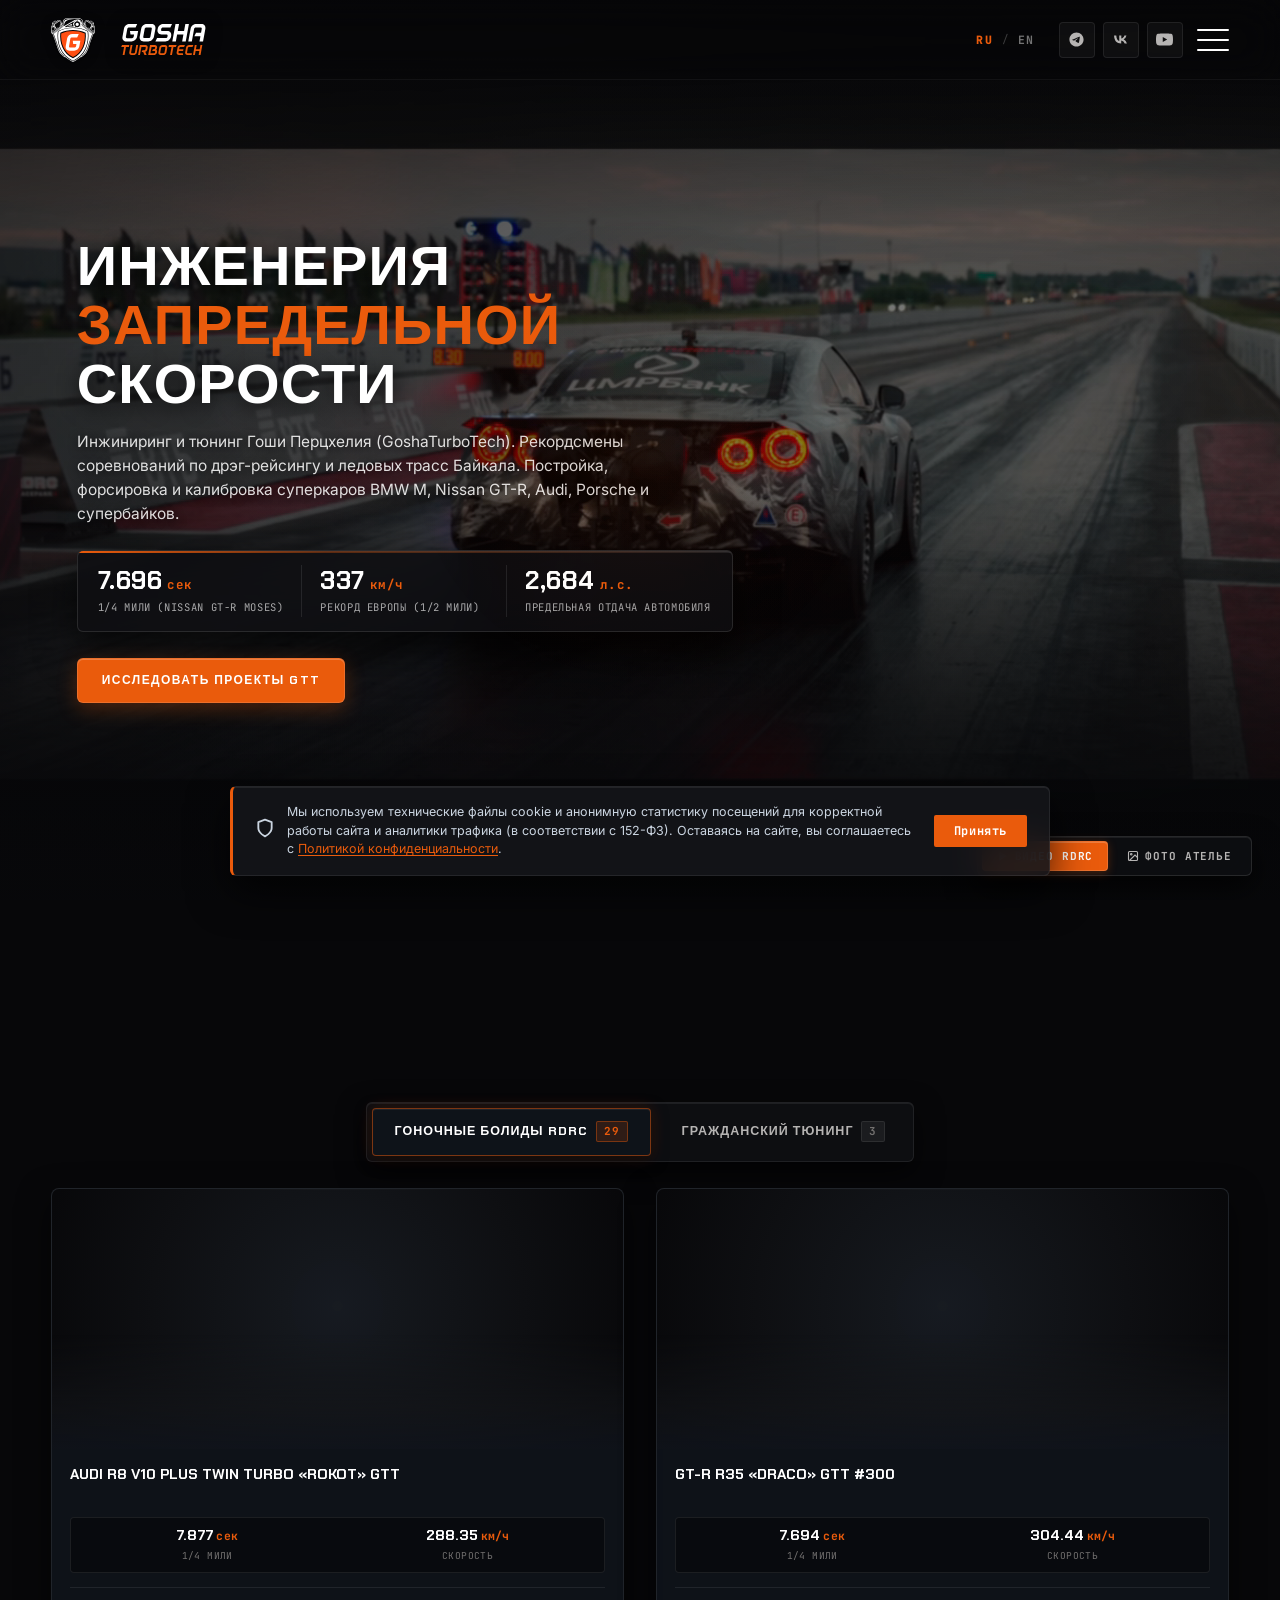
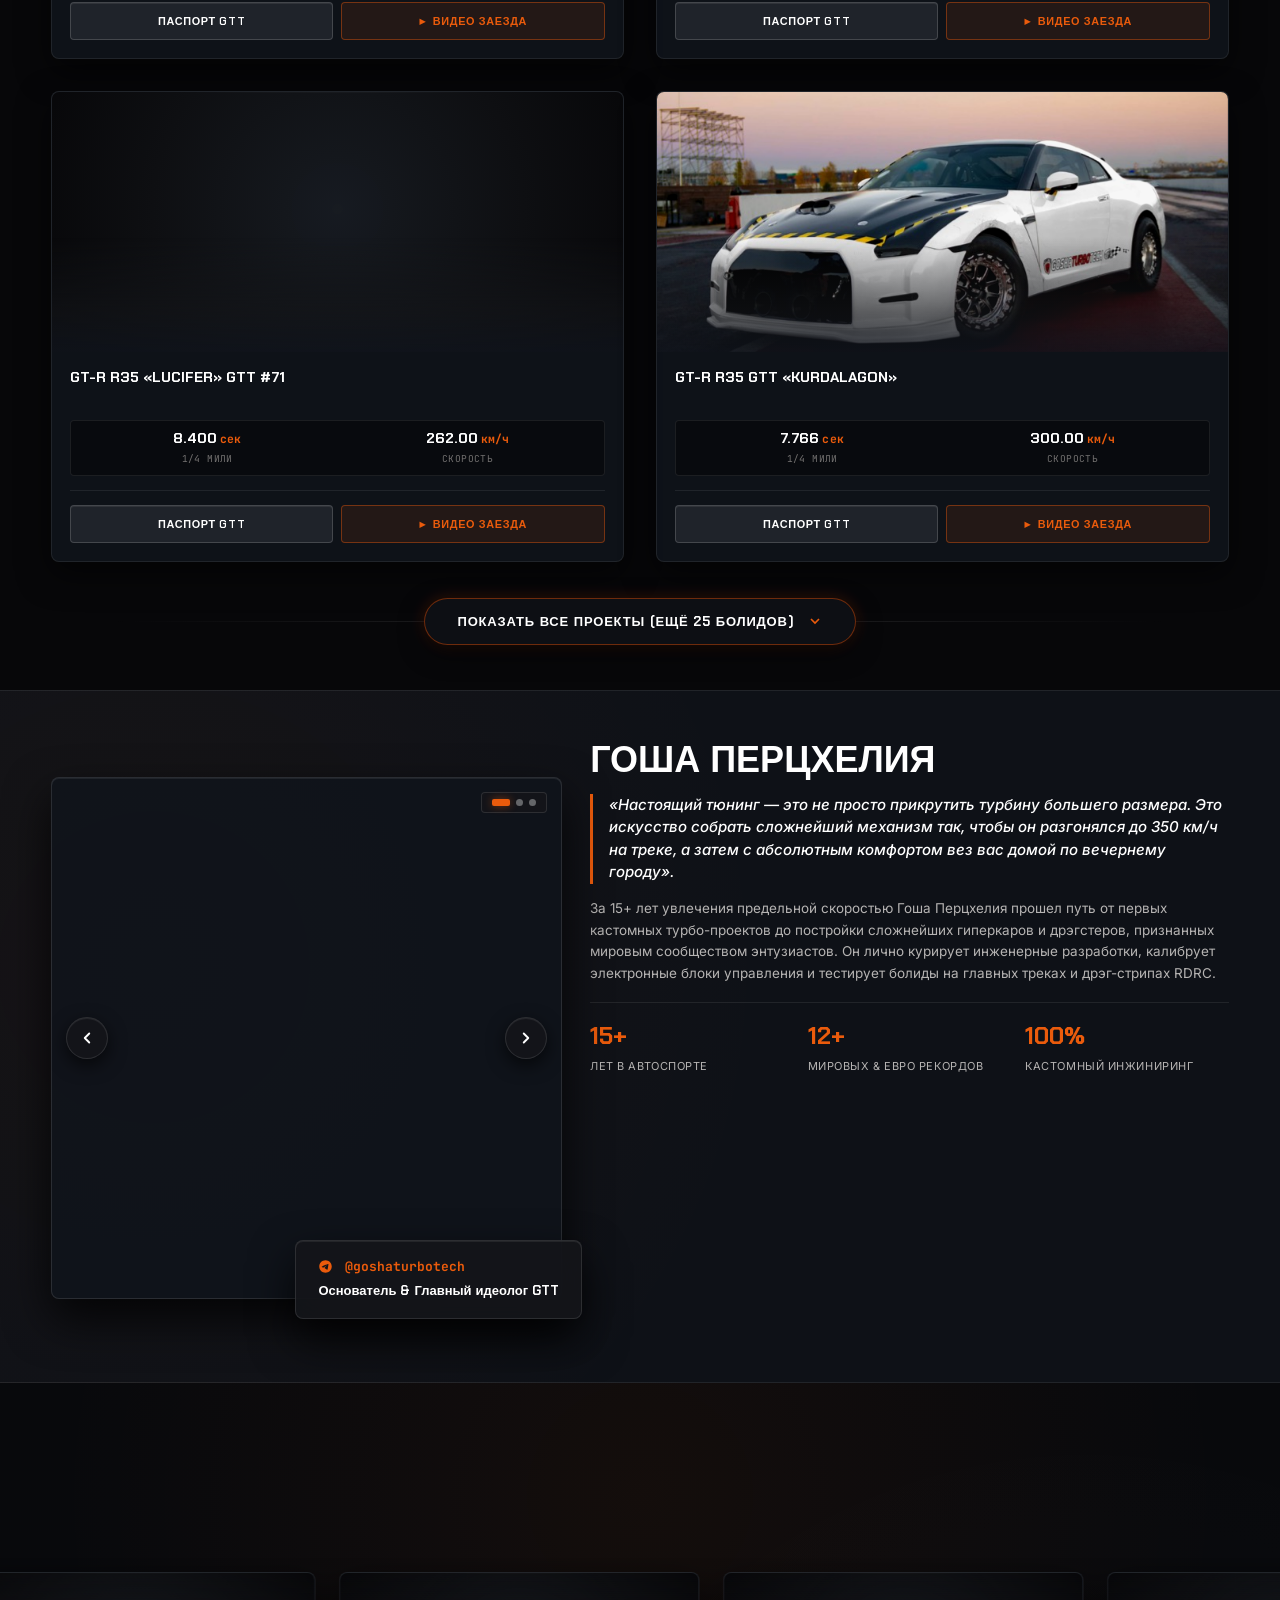
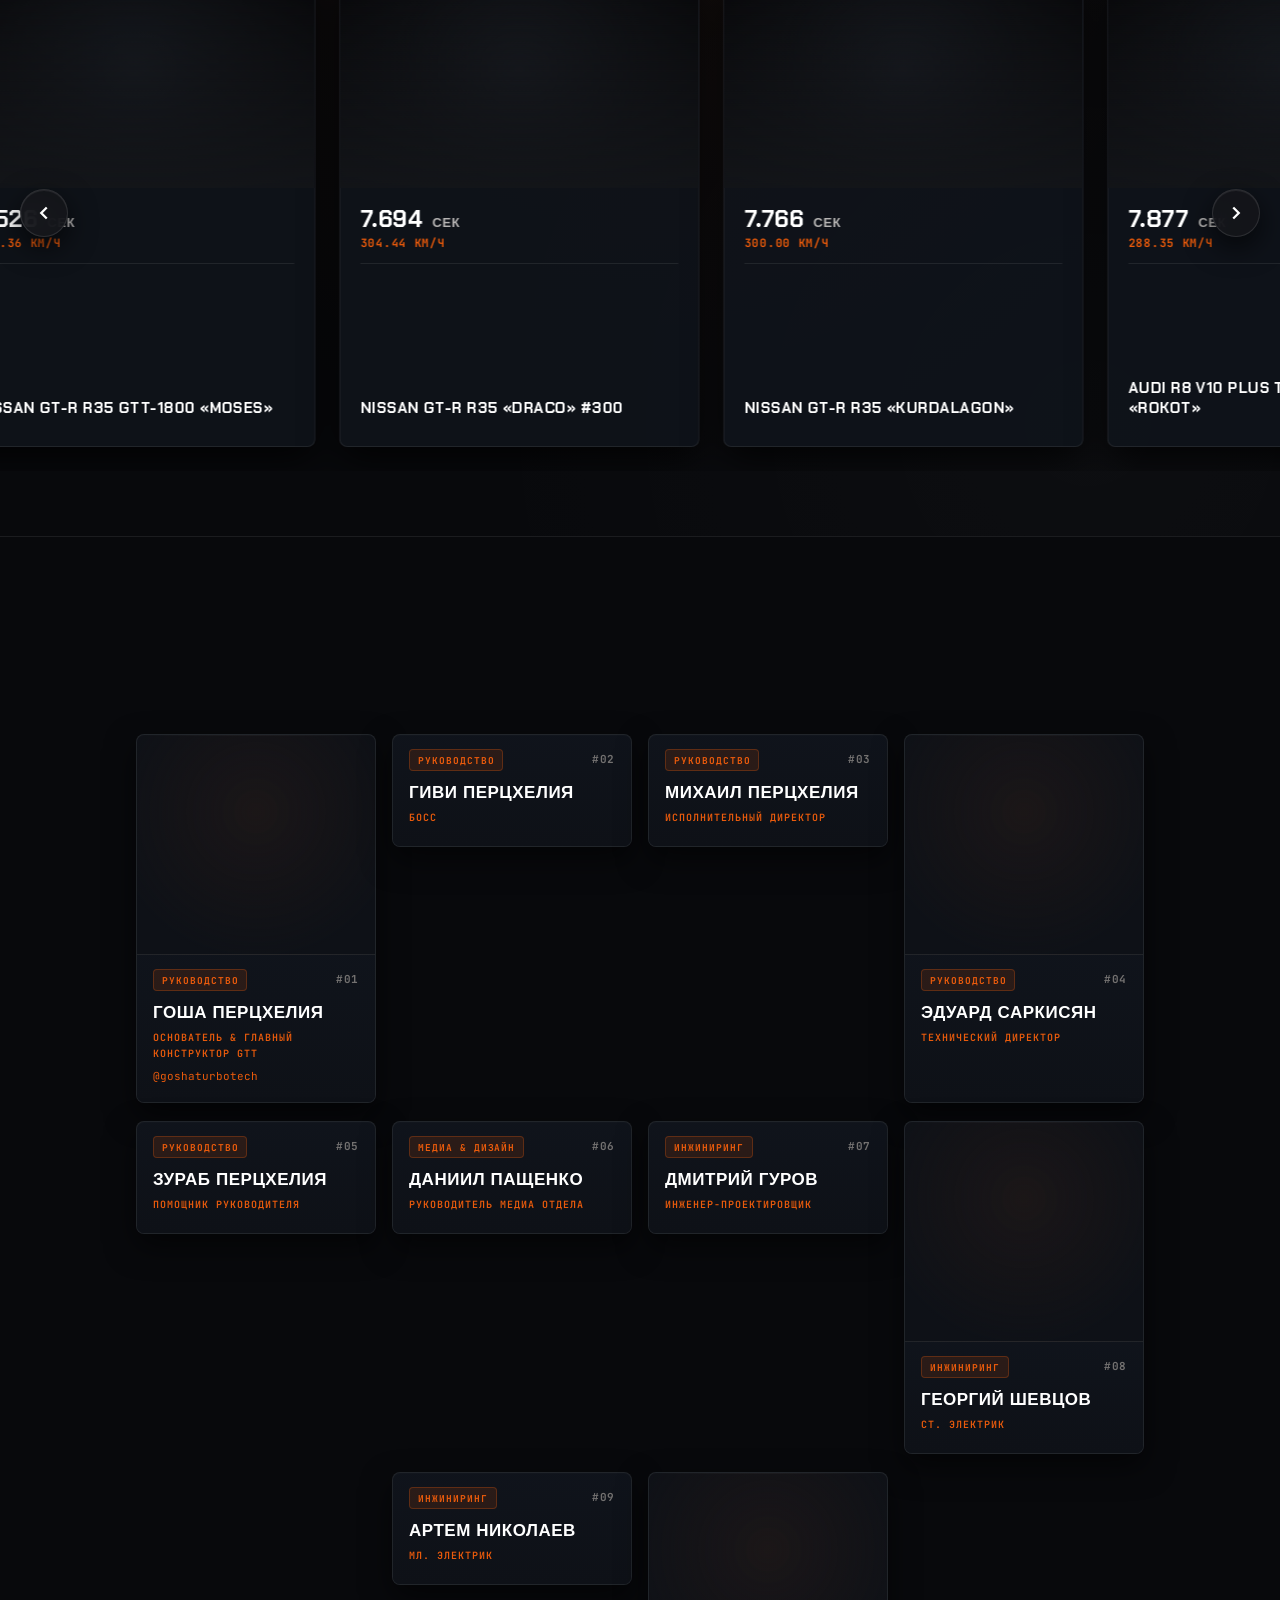
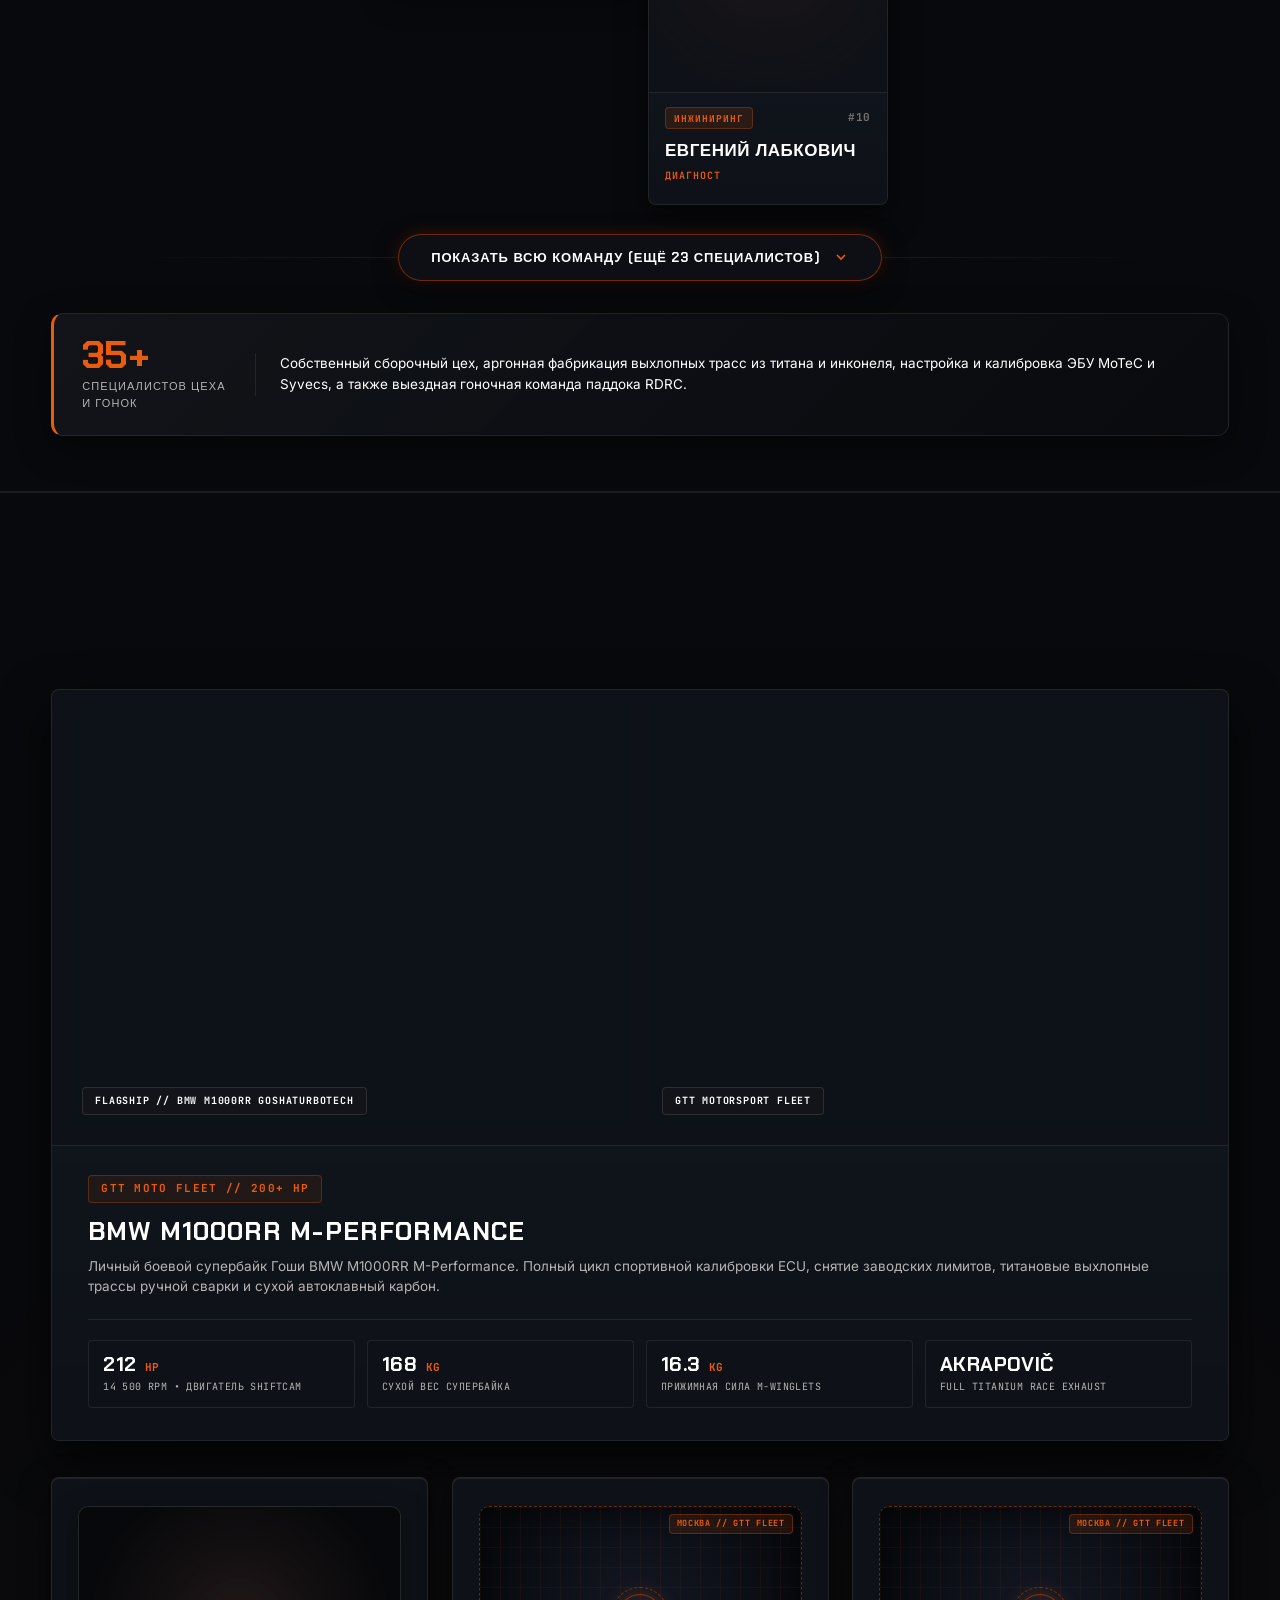
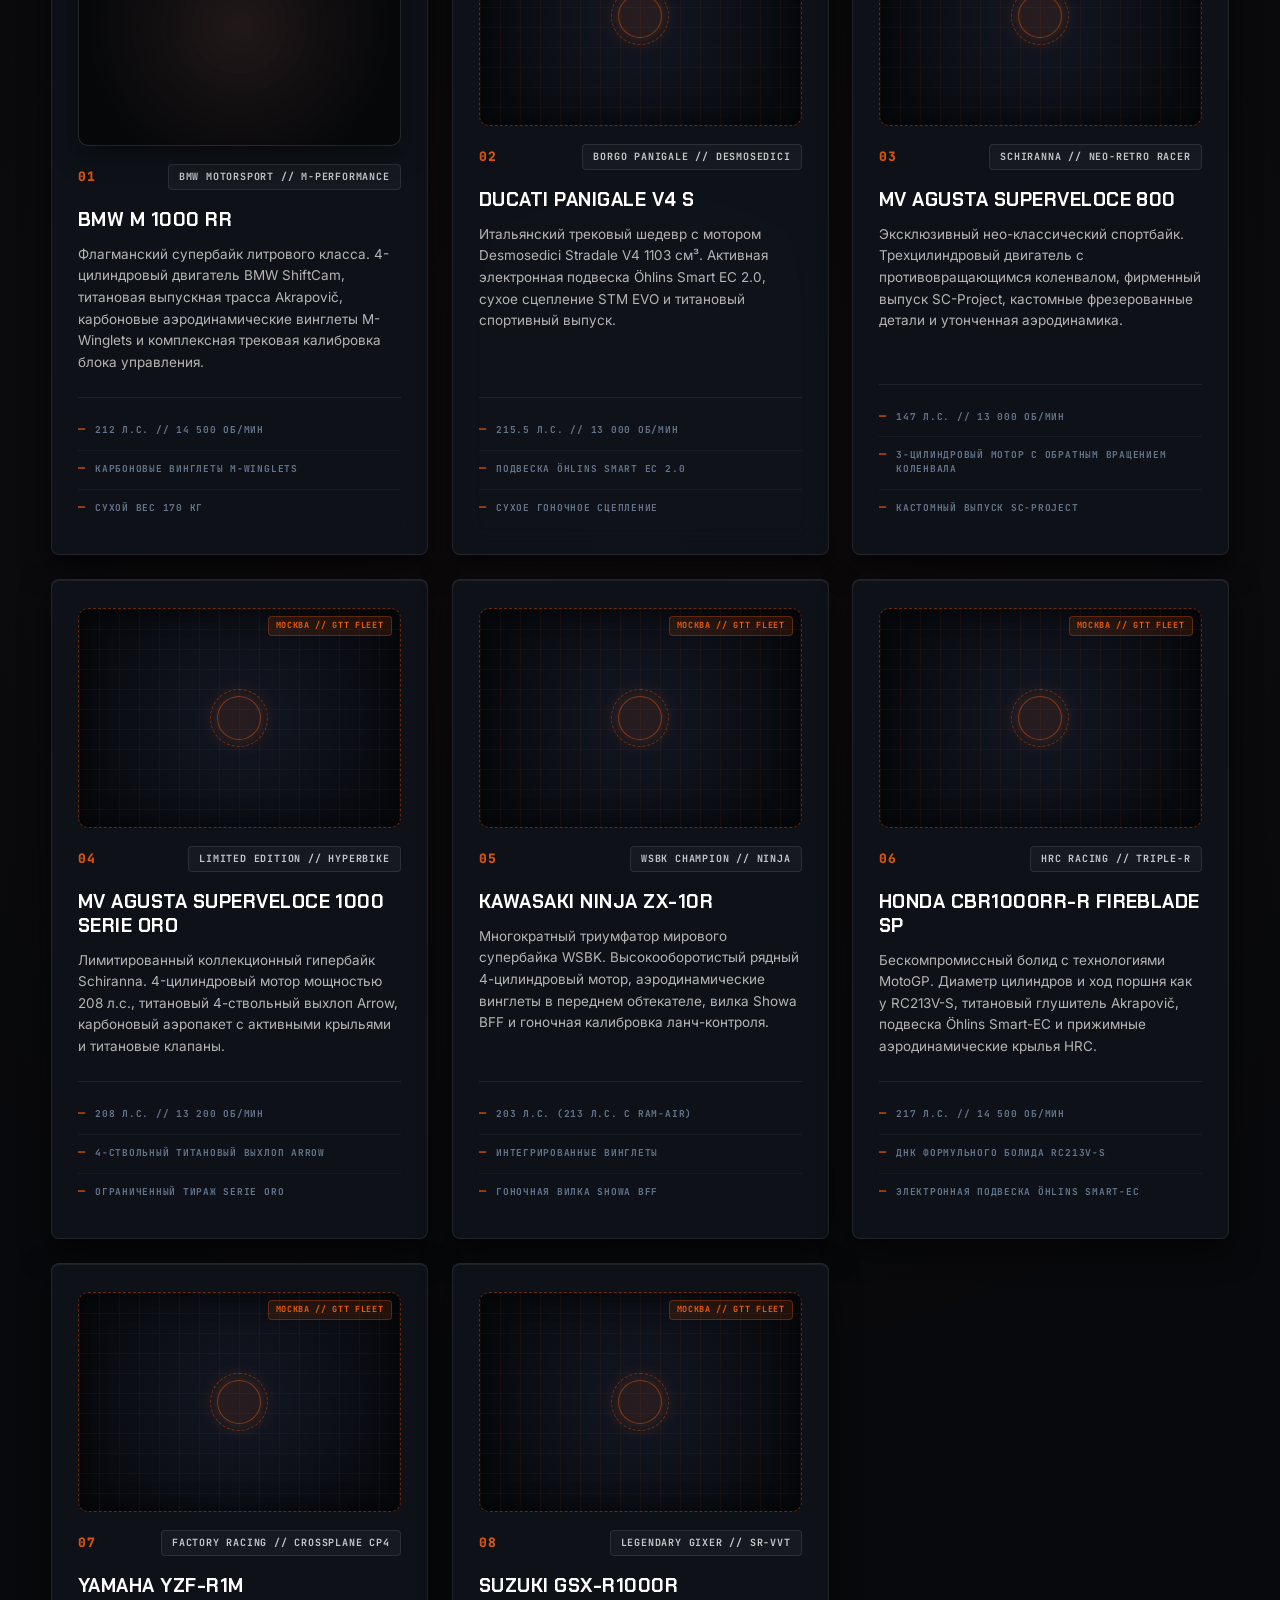
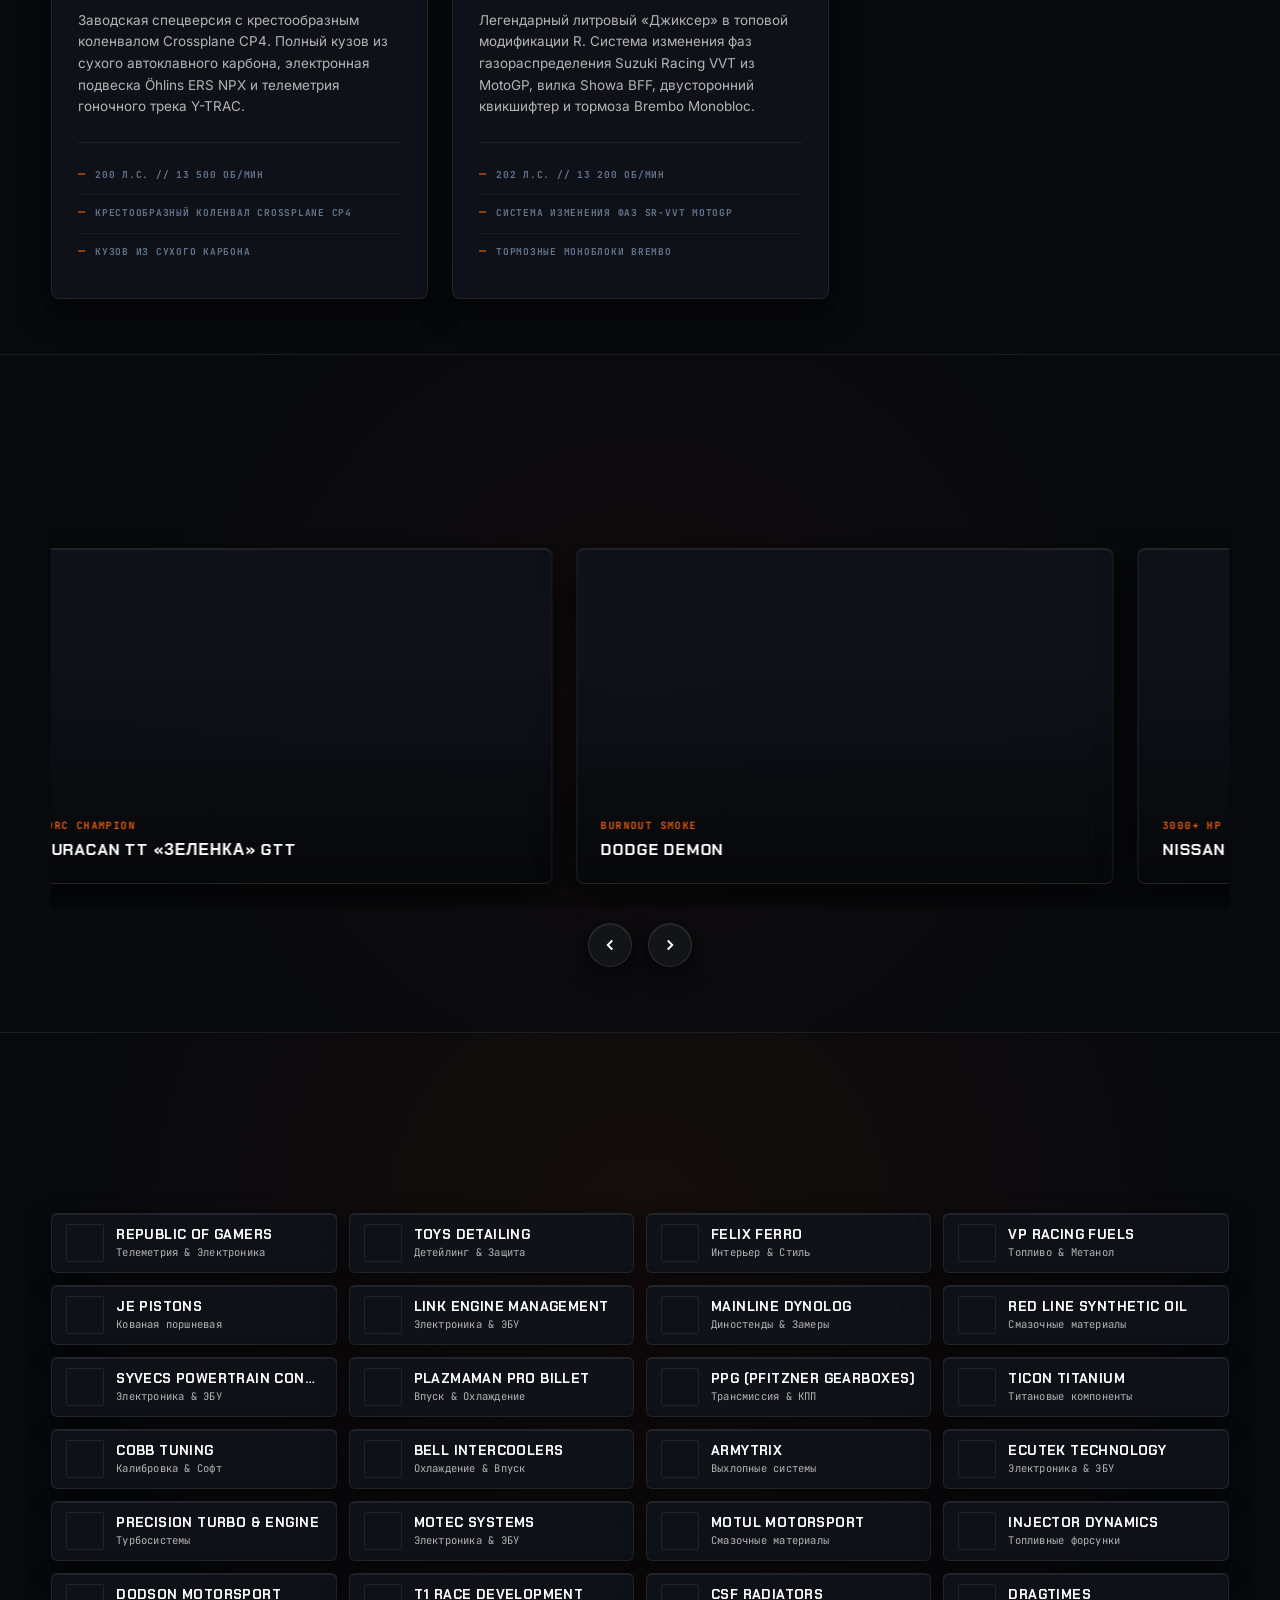
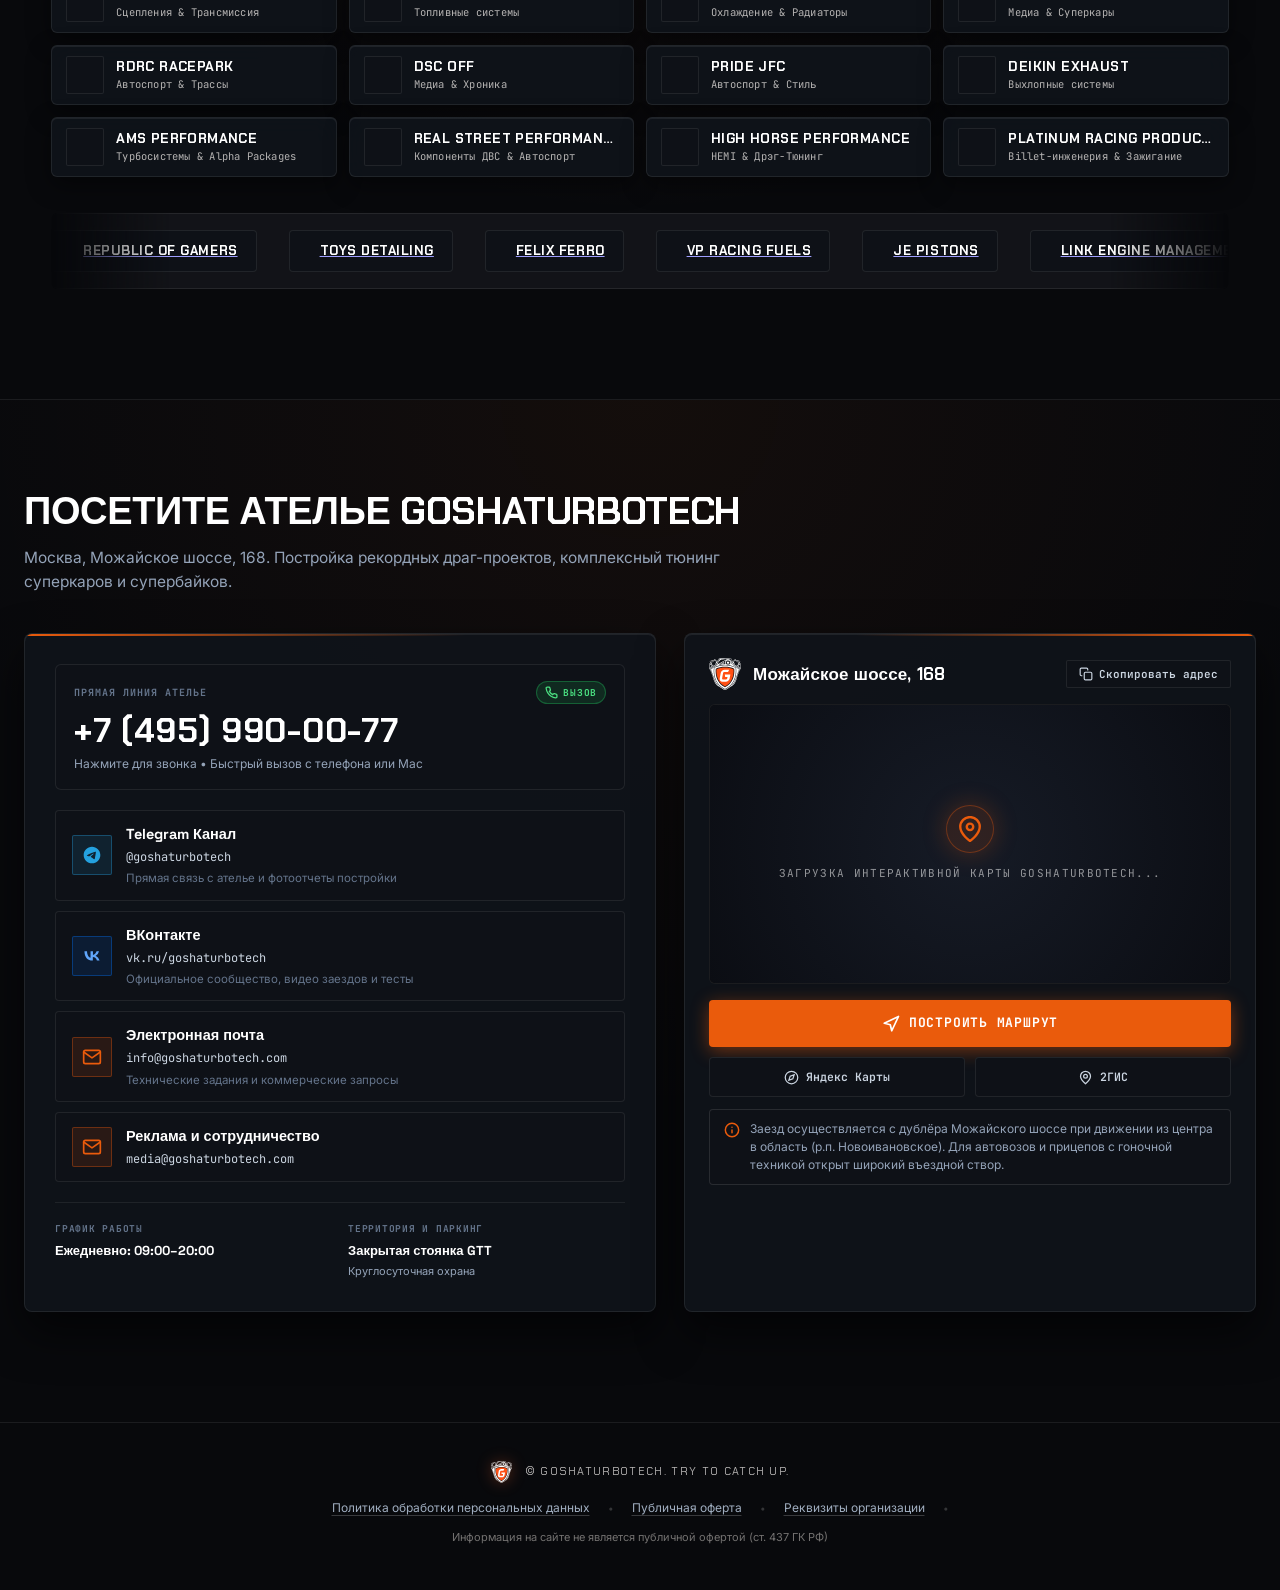
==== commit a0c32124: "ыфв" ====
--- a/index.html
+++ b/index.html
@@ -28,7 +28,7 @@
   <link rel="dns-prefetch" href="https://api-maps.yandex.ru">
   <link rel="preconnect" href="https://yandex.ru">
   <link rel="preconnect" href="https://api-maps.yandex.ru" crossorigin>
-  <link rel="stylesheet" href="css/style.css?v=20261125_projects">
+  <link rel="stylesheet" href="css/style.css?v=20261125_team">
   <style>
     html, body { background-color: #070709 !important; color: #fff; margin: 0; }
  #preloader { position: fixed; inset: 0; z-index: 999999; background: #070709; display: flex; align-items: center; justify-content: center; transition: opacity 0.5s cubic-bezier(0.16, 1, 0.3, 1), visibility 0.5s ease; }
@@ -44,7 +44,7 @@
     <div class="preloader-inner">
       <div class="preloader-logo-wrap">
         <img src="assets/photos/gtt_shield_logo.svg" alt="GoshaTurboTech Shield Logo" class="preloader-shield-img" width="110" height="110">
-        <img class="brand-text-img" src="assets/photos/gtt_logo_text_authentic.png" alt="GoshaTurboTech" width="191" height="56">
+        <img class="brand-text-img" src="assets/photos/gtt_wordmark_brandbook.svg" alt="GoshaTurboTech" width="288" height="109">
       </div>
       <div class="preloader-progress-bar">
         <div class="preloader-progress-fill" id="preloaderFill"></div>
@@ -56,7 +56,7 @@
   <header class="navbar">
     <a href="#" class="brand-logo" aria-label="GoshaTurboTech Главная">
       <img src="assets/photos/gtt_shield_logo.svg" alt="GoshaTurboTech" class="brand-shield-img" width="44" height="44">
-      <img class="brand-text-img" src="assets/photos/gtt_logo_text_authentic.png" alt="GoshaTurboTech" width="191" height="56">
+      <img class="brand-text-img" src="assets/photos/gtt_wordmark_brandbook.svg" alt="GoshaTurboTech" width="288" height="109">
     </a>
 
     <nav>
@@ -117,7 +117,7 @@
       <div class="mobile-drawer-header">
         <a href="#" class="brand-logo" onclick="toggleMobileNav(false)" aria-label="GoshaTurboTech">
           <img src="assets/photos/gtt_shield_logo.svg" alt="GTT Shield Logo" class="brand-shield-img" width="44" height="44">
-          <img class="brand-text-img" src="assets/photos/gtt_logo_text_authentic.png" alt="GoshaTurboTech" width="191" height="56">
+          <img class="brand-text-img" src="assets/photos/gtt_wordmark_brandbook.svg" alt="GoshaTurboTech" width="288" height="109">
         </a>
         <button class="mobile-drawer-close" onclick="toggleMobileNav(false)" aria-label="Закрыть меню">
           <svg width="20" height="20" viewBox="0 0 24 24" fill="none" stroke="currentColor" stroke-width="2.2" stroke-linecap="round" stroke-linejoin="round">
@@ -383,15 +383,9 @@
 
     <div class="team-grid" id="teamGrid">
       <!-- 1. Гоша Перцхелия -->
-      <div class="team-card has-placeholder" data-team-dept="management">
+      <div class="team-card has-photo" data-team-dept="management">
         <div class="team-card-photo">
-          <div class="team-card-placeholder-photo">
-            <div class="team-placeholder-crest">
-              <img decoding="async" loading="lazy" src="assets/photos/gtt_shield_logo.svg" alt="GTT" class="team-placeholder-crest-icon">
-              <span class="team-placeholder-id">#01</span>
-            </div>
-            <span class="team-placeholder-hint">GTT Atelier</span>
-          </div>
+          <img loading="lazy" decoding="async" src="assets/archive_tilda/team_gosha.jpg" alt="Гоша Перцхелия" class="team-card-img">
         </div>
         <div class="team-card-body">
           <div class="team-badge-header">
@@ -406,15 +400,6 @@
 
       <!-- 2. Гиви Перцхелия -->
       <div class="team-card has-placeholder" data-team-dept="management">
-        <div class="team-card-photo">
-          <div class="team-card-placeholder-photo">
-            <div class="team-placeholder-crest">
-              <img decoding="async" loading="lazy" src="assets/photos/gtt_shield_logo.svg" alt="GTT" class="team-placeholder-crest-icon">
-              <span class="team-placeholder-id">#02</span>
-            </div>
-            <span class="team-placeholder-hint">GTT Atelier</span>
-          </div>
-        </div>
         <div class="team-card-body">
           <div class="team-badge-header">
             <span class="team-dept-pill">РУКОВОДСТВО</span>
@@ -427,15 +412,6 @@
 
       <!-- 3. Михаил Перцхелия -->
       <div class="team-card has-placeholder" data-team-dept="management">
-        <div class="team-card-photo">
-          <div class="team-card-placeholder-photo">
-            <div class="team-placeholder-crest">
-              <img decoding="async" loading="lazy" src="assets/photos/gtt_shield_logo.svg" alt="GTT" class="team-placeholder-crest-icon">
-              <span class="team-placeholder-id">#03</span>
-            </div>
-            <span class="team-placeholder-hint">GTT Atelier</span>
-          </div>
-        </div>
         <div class="team-card-body">
           <div class="team-badge-header">
             <span class="team-dept-pill">РУКОВОДСТВО</span>
@@ -447,15 +423,9 @@
       </div>
 
       <!-- 4. Эдуард Саркисян -->
-      <div class="team-card has-placeholder" data-team-dept="management">
+      <div class="team-card has-photo" data-team-dept="management">
         <div class="team-card-photo">
-          <div class="team-card-placeholder-photo">
-            <div class="team-placeholder-crest">
-              <img decoding="async" loading="lazy" src="assets/photos/gtt_shield_logo.svg" alt="GTT" class="team-placeholder-crest-icon">
-              <span class="team-placeholder-id">#04</span>
-            </div>
-            <span class="team-placeholder-hint">GTT Atelier</span>
-          </div>
+          <img loading="lazy" decoding="async" src="assets/archive_tilda/team_edik.jpg" alt="Эдуард Саркисян" class="team-card-img">
         </div>
         <div class="team-card-body">
           <div class="team-badge-header">
@@ -469,15 +439,6 @@
 
       <!-- 5. Зураб Перцхелия -->
       <div class="team-card has-placeholder" data-team-dept="management">
-        <div class="team-card-photo">
-          <div class="team-card-placeholder-photo">
-            <div class="team-placeholder-crest">
-              <img decoding="async" loading="lazy" src="assets/photos/gtt_shield_logo.svg" alt="GTT" class="team-placeholder-crest-icon">
-              <span class="team-placeholder-id">#05</span>
-            </div>
-            <span class="team-placeholder-hint">GTT Atelier</span>
-          </div>
-        </div>
         <div class="team-card-body">
           <div class="team-badge-header">
             <span class="team-dept-pill">РУКОВОДСТВО</span>
@@ -490,15 +451,6 @@
 
       <!-- 6. Даниил Пащенко -->
       <div class="team-card has-placeholder" data-team-dept="media">
-        <div class="team-card-photo">
-          <div class="team-card-placeholder-photo">
-            <div class="team-placeholder-crest">
-              <img decoding="async" loading="lazy" src="assets/photos/gtt_shield_logo.svg" alt="GTT" class="team-placeholder-crest-icon">
-              <span class="team-placeholder-id">#06</span>
-            </div>
-            <span class="team-placeholder-hint">GTT Atelier</span>
-          </div>
-        </div>
         <div class="team-card-body">
           <div class="team-badge-header">
             <span class="team-dept-pill">МЕДИА & ДИЗАЙН</span>
@@ -511,15 +463,6 @@
 
       <!-- 7. Дмитрий Гуров -->
       <div class="team-card has-placeholder" data-team-dept="engineers">
-        <div class="team-card-photo">
-          <div class="team-card-placeholder-photo">
-            <div class="team-placeholder-crest">
-              <img decoding="async" loading="lazy" src="assets/photos/gtt_shield_logo.svg" alt="GTT" class="team-placeholder-crest-icon">
-              <span class="team-placeholder-id">#07</span>
-            </div>
-            <span class="team-placeholder-hint">GTT Atelier</span>
-          </div>
-        </div>
         <div class="team-card-body">
           <div class="team-badge-header">
             <span class="team-dept-pill">ИНЖИНИРИНГ</span>
@@ -531,15 +474,9 @@
       </div>
 
       <!-- 8. Георгий Шевцов -->
-      <div class="team-card has-placeholder" data-team-dept="engineers">
+      <div class="team-card has-photo" data-team-dept="engineers">
         <div class="team-card-photo">
-          <div class="team-card-placeholder-photo">
-            <div class="team-placeholder-crest">
-              <img decoding="async" loading="lazy" src="assets/photos/gtt_shield_logo.svg" alt="GTT" class="team-placeholder-crest-icon">
-              <span class="team-placeholder-id">#08</span>
-            </div>
-            <span class="team-placeholder-hint">GTT Atelier</span>
-          </div>
+          <img loading="lazy" decoding="async" src="assets/archive_tilda/team_georgy.jpg" alt="Георгий Шевцов" class="team-card-img">
         </div>
         <div class="team-card-body">
           <div class="team-badge-header">
@@ -553,15 +490,6 @@
 
       <!-- 9. Артем Николаев -->
       <div class="team-card has-placeholder" data-team-dept="engineers">
-        <div class="team-card-photo">
-          <div class="team-card-placeholder-photo">
-            <div class="team-placeholder-crest">
-              <img decoding="async" loading="lazy" src="assets/photos/gtt_shield_logo.svg" alt="GTT" class="team-placeholder-crest-icon">
-              <span class="team-placeholder-id">#09</span>
-            </div>
-            <span class="team-placeholder-hint">GTT Atelier</span>
-          </div>
-        </div>
         <div class="team-card-body">
           <div class="team-badge-header">
             <span class="team-dept-pill">ИНЖИНИРИНГ</span>
@@ -573,15 +501,9 @@
       </div>
 
       <!-- 10. Евгений Лабкович -->
-      <div class="team-card has-placeholder" data-team-dept="engineers">
+      <div class="team-card has-photo" data-team-dept="engineers">
         <div class="team-card-photo">
-          <div class="team-card-placeholder-photo">
-            <div class="team-placeholder-crest">
-              <img decoding="async" loading="lazy" src="assets/photos/gtt_shield_logo.svg" alt="GTT" class="team-placeholder-crest-icon">
-              <span class="team-placeholder-id">#10</span>
-            </div>
-            <span class="team-placeholder-hint">GTT Atelier</span>
-          </div>
+          <img loading="lazy" decoding="async" src="assets/archive_tilda/team_evgeny.jpg" alt="Евгений Лабкович" class="team-card-img">
         </div>
         <div class="team-card-body">
           <div class="team-badge-header">
@@ -595,15 +517,6 @@
 
       <!-- 11. Сергей Стоцкий -->
       <div class="team-card has-placeholder" data-team-dept="mechanics">
-        <div class="team-card-photo">
-          <div class="team-card-placeholder-photo">
-            <div class="team-placeholder-crest">
-              <img decoding="async" loading="lazy" src="assets/photos/gtt_shield_logo.svg" alt="GTT" class="team-placeholder-crest-icon">
-              <span class="team-placeholder-id">#11</span>
-            </div>
-            <span class="team-placeholder-hint">GTT Atelier</span>
-          </div>
-        </div>
         <div class="team-card-body">
           <div class="team-badge-header">
             <span class="team-dept-pill">СЕРВИС & МОТОРЫ</span>
@@ -616,15 +529,6 @@
 
       <!-- 12. Рустам Турдибаев -->
       <div class="team-card has-placeholder" data-team-dept="mechanics">
-        <div class="team-card-photo">
-          <div class="team-card-placeholder-photo">
-            <div class="team-placeholder-crest">
-              <img decoding="async" loading="lazy" src="assets/photos/gtt_shield_logo.svg" alt="GTT" class="team-placeholder-crest-icon">
-              <span class="team-placeholder-id">#12</span>
-            </div>
-            <span class="team-placeholder-hint">GTT Atelier</span>
-          </div>
-        </div>
         <div class="team-card-body">
           <div class="team-badge-header">
             <span class="team-dept-pill">СЕРВИС & МОТОРЫ</span>
@@ -637,15 +541,6 @@
 
       <!-- 13. Солехджон Мажнунов -->
       <div class="team-card has-placeholder" data-team-dept="mechanics">
-        <div class="team-card-photo">
-          <div class="team-card-placeholder-photo">
-            <div class="team-placeholder-crest">
-              <img decoding="async" loading="lazy" src="assets/photos/gtt_shield_logo.svg" alt="GTT" class="team-placeholder-crest-icon">
-              <span class="team-placeholder-id">#13</span>
-            </div>
-            <span class="team-placeholder-hint">GTT Atelier</span>
-          </div>
-        </div>
         <div class="team-card-body">
           <div class="team-badge-header">
             <span class="team-dept-pill">СЕРВИС & МОТОРЫ</span>
@@ -658,15 +553,6 @@
 
       <!-- 14. Павел Петрушин -->
       <div class="team-card has-placeholder" data-team-dept="mechanics">
-        <div class="team-card-photo">
-          <div class="team-card-placeholder-photo">
-            <div class="team-placeholder-crest">
-              <img decoding="async" loading="lazy" src="assets/photos/gtt_shield_logo.svg" alt="GTT" class="team-placeholder-crest-icon">
-              <span class="team-placeholder-id">#14</span>
-            </div>
-            <span class="team-placeholder-hint">GTT Atelier</span>
-          </div>
-        </div>
         <div class="team-card-body">
           <div class="team-badge-header">
             <span class="team-dept-pill">СЕРВИС & МОТОРЫ</span>
@@ -679,15 +565,6 @@
 
       <!-- 15. Ксанти Мамсуров -->
       <div class="team-card has-placeholder" data-team-dept="fab">
-        <div class="team-card-photo">
-          <div class="team-card-placeholder-photo">
-            <div class="team-placeholder-crest">
-              <img decoding="async" loading="lazy" src="assets/photos/gtt_shield_logo.svg" alt="GTT" class="team-placeholder-crest-icon">
-              <span class="team-placeholder-id">#15</span>
-            </div>
-            <span class="team-placeholder-hint">GTT Atelier</span>
-          </div>
-        </div>
         <div class="team-card-body">
           <div class="team-badge-header">
             <span class="team-dept-pill">СВАРКА & ФАБРИКАЦИЯ</span>
@@ -699,15 +576,9 @@
       </div>
 
       <!-- 16. Роман Феткулин -->
-      <div class="team-card has-placeholder" data-team-dept="fab">
+      <div class="team-card has-photo" data-team-dept="fab">
         <div class="team-card-photo">
-          <div class="team-card-placeholder-photo">
-            <div class="team-placeholder-crest">
-              <img decoding="async" loading="lazy" src="assets/photos/gtt_shield_logo.svg" alt="GTT" class="team-placeholder-crest-icon">
-              <span class="team-placeholder-id">#16</span>
-            </div>
-            <span class="team-placeholder-hint">GTT Atelier</span>
-          </div>
+          <img loading="lazy" decoding="async" src="assets/archive_tilda/team_roman.jpg" alt="Роман Феткулин" class="team-card-img">
         </div>
         <div class="team-card-body">
           <div class="team-badge-header">
@@ -721,15 +592,6 @@
 
       <!-- 17. Микаел Багдасарян -->
       <div class="team-card has-placeholder" data-team-dept="mechanics">
-        <div class="team-card-photo">
-          <div class="team-card-placeholder-photo">
-            <div class="team-placeholder-crest">
-              <img decoding="async" loading="lazy" src="assets/photos/gtt_shield_logo.svg" alt="GTT" class="team-placeholder-crest-icon">
-              <span class="team-placeholder-id">#17</span>
-            </div>
-            <span class="team-placeholder-hint">GTT Atelier</span>
-          </div>
-        </div>
         <div class="team-card-body">
           <div class="team-badge-header">
             <span class="team-dept-pill">СЕРВИС & МОТОРЫ</span>
@@ -742,15 +604,6 @@
 
       <!-- 18. Эрик Бурнашов -->
       <div class="team-card has-placeholder" data-team-dept="mechanics">
-        <div class="team-card-photo">
-          <div class="team-card-placeholder-photo">
-            <div class="team-placeholder-crest">
-              <img decoding="async" loading="lazy" src="assets/photos/gtt_shield_logo.svg" alt="GTT" class="team-placeholder-crest-icon">
-              <span class="team-placeholder-id">#18</span>
-            </div>
-            <span class="team-placeholder-hint">GTT Atelier</span>
-          </div>
-        </div>
         <div class="team-card-body">
           <div class="team-badge-header">
             <span class="team-dept-pill">СЕРВИС & МОТОРЫ</span>
@@ -762,15 +615,9 @@
       </div>
 
       <!-- 19. Никита Иванов -->
-      <div class="team-card has-placeholder" data-team-dept="mechanics">
+      <div class="team-card has-photo" data-team-dept="mechanics">
         <div class="team-card-photo">
-          <div class="team-card-placeholder-photo">
-            <div class="team-placeholder-crest">
-              <img decoding="async" loading="lazy" src="assets/photos/gtt_shield_logo.svg" alt="GTT" class="team-placeholder-crest-icon">
-              <span class="team-placeholder-id">#19</span>
-            </div>
-            <span class="team-placeholder-hint">GTT Atelier</span>
-          </div>
+          <img loading="lazy" decoding="async" src="assets/archive_tilda/team_nikita.jpg" alt="Никита Иванов" class="team-card-img">
         </div>
         <div class="team-card-body">
           <div class="team-badge-header">
@@ -783,15 +630,9 @@
       </div>
 
       <!-- 20. Иван Мажоров -->
-      <div class="team-card has-placeholder" data-team-dept="mechanics">
+      <div class="team-card has-photo" data-team-dept="mechanics">
         <div class="team-card-photo">
-          <div class="team-card-placeholder-photo">
-            <div class="team-placeholder-crest">
-              <img decoding="async" loading="lazy" src="assets/photos/gtt_shield_logo.svg" alt="GTT" class="team-placeholder-crest-icon">
-              <span class="team-placeholder-id">#20</span>
-            </div>
-            <span class="team-placeholder-hint">GTT Atelier</span>
-          </div>
+          <img loading="lazy" decoding="async" src="assets/archive_tilda/team_ivan.jpg" alt="Иван Мажоров" class="team-card-img">
         </div>
         <div class="team-card-body">
           <div class="team-badge-header">
@@ -805,15 +646,6 @@
 
       <!-- 21. Алексей Малофеев -->
       <div class="team-card has-placeholder" data-team-dept="mechanics">
-        <div class="team-card-photo">
-          <div class="team-card-placeholder-photo">
-            <div class="team-placeholder-crest">
-              <img decoding="async" loading="lazy" src="assets/photos/gtt_shield_logo.svg" alt="GTT" class="team-placeholder-crest-icon">
-              <span class="team-placeholder-id">#21</span>
-            </div>
-            <span class="team-placeholder-hint">GTT Atelier</span>
-          </div>
-        </div>
         <div class="team-card-body">
           <div class="team-badge-header">
             <span class="team-dept-pill">СЕРВИС & МОТОРЫ</span>
@@ -826,15 +658,6 @@
 
       <!-- 22. Вадим Марин -->
       <div class="team-card has-placeholder" data-team-dept="mechanics">
-        <div class="team-card-photo">
-          <div class="team-card-placeholder-photo">
-            <div class="team-placeholder-crest">
-              <img decoding="async" loading="lazy" src="assets/photos/gtt_shield_logo.svg" alt="GTT" class="team-placeholder-crest-icon">
-              <span class="team-placeholder-id">#22</span>
-            </div>
-            <span class="team-placeholder-hint">GTT Atelier</span>
-          </div>
-        </div>
         <div class="team-card-body">
           <div class="team-badge-header">
             <span class="team-dept-pill">СЕРВИС & МОТОРЫ</span>
@@ -847,15 +670,6 @@
 
       <!-- 23. Артем Осипов -->
       <div class="team-card has-placeholder" data-team-dept="mechanics">
-        <div class="team-card-photo">
-          <div class="team-card-placeholder-photo">
-            <div class="team-placeholder-crest">
-              <img decoding="async" loading="lazy" src="assets/photos/gtt_shield_logo.svg" alt="GTT" class="team-placeholder-crest-icon">
-              <span class="team-placeholder-id">#23</span>
-            </div>
-            <span class="team-placeholder-hint">GTT Atelier</span>
-          </div>
-        </div>
         <div class="team-card-body">
           <div class="team-badge-header">
             <span class="team-dept-pill">СЕРВИС & МОТОРЫ</span>
@@ -868,15 +682,6 @@
 
       <!-- 24. Николай Пономарев -->
       <div class="team-card has-placeholder" data-team-dept="mechanics">
-        <div class="team-card-photo">
-          <div class="team-card-placeholder-photo">
-            <div class="team-placeholder-crest">
-              <img decoding="async" loading="lazy" src="assets/photos/gtt_shield_logo.svg" alt="GTT" class="team-placeholder-crest-icon">
-              <span class="team-placeholder-id">#24</span>
-            </div>
-            <span class="team-placeholder-hint">GTT Atelier</span>
-          </div>
-        </div>
         <div class="team-card-body">
           <div class="team-badge-header">
             <span class="team-dept-pill">СЕРВИС & МОТОРЫ</span>
@@ -889,15 +694,6 @@
 
       <!-- 25. Андрей Сергеев -->
       <div class="team-card has-placeholder" data-team-dept="mechanics">
-        <div class="team-card-photo">
-          <div class="team-card-placeholder-photo">
-            <div class="team-placeholder-crest">
-              <img decoding="async" loading="lazy" src="assets/photos/gtt_shield_logo.svg" alt="GTT" class="team-placeholder-crest-icon">
-              <span class="team-placeholder-id">#25</span>
-            </div>
-            <span class="team-placeholder-hint">GTT Atelier</span>
-          </div>
-        </div>
         <div class="team-card-body">
           <div class="team-badge-header">
             <span class="team-dept-pill">СЕРВИС & МОТОРЫ</span>
@@ -909,15 +705,9 @@
       </div>
 
       <!-- 26. Степан Шинкаренко -->
-      <div class="team-card has-placeholder" data-team-dept="mechanics">
+      <div class="team-card has-photo" data-team-dept="mechanics">
         <div class="team-card-photo">
-          <div class="team-card-placeholder-photo">
-            <div class="team-placeholder-crest">
-              <img decoding="async" loading="lazy" src="assets/photos/gtt_shield_logo.svg" alt="GTT" class="team-placeholder-crest-icon">
-              <span class="team-placeholder-id">#26</span>
-            </div>
-            <span class="team-placeholder-hint">GTT Atelier</span>
-          </div>
+          <img loading="lazy" decoding="async" src="assets/archive_tilda/team_stepan.jpg" alt="Степан Шинкаренко" class="team-card-img">
         </div>
         <div class="team-card-body">
           <div class="team-badge-header">
@@ -931,15 +721,6 @@
 
       <!-- 27. Алексей Яковлев -->
       <div class="team-card has-placeholder" data-team-dept="mechanics">
-        <div class="team-card-photo">
-          <div class="team-card-placeholder-photo">
-            <div class="team-placeholder-crest">
-              <img decoding="async" loading="lazy" src="assets/photos/gtt_shield_logo.svg" alt="GTT" class="team-placeholder-crest-icon">
-              <span class="team-placeholder-id">#27</span>
-            </div>
-            <span class="team-placeholder-hint">GTT Atelier</span>
-          </div>
-        </div>
         <div class="team-card-body">
           <div class="team-badge-header">
             <span class="team-dept-pill">СЕРВИС & МОТОРЫ</span>
@@ -952,15 +733,6 @@
 
       <!-- 28. Дмитрий Баранкин -->
       <div class="team-card has-placeholder" data-team-dept="logistics">
-        <div class="team-card-photo">
-          <div class="team-card-placeholder-photo">
-            <div class="team-placeholder-crest">
-              <img decoding="async" loading="lazy" src="assets/photos/gtt_shield_logo.svg" alt="GTT" class="team-placeholder-crest-icon">
-              <span class="team-placeholder-id">#28</span>
-            </div>
-            <span class="team-placeholder-hint">GTT Atelier</span>
-          </div>
-        </div>
         <div class="team-card-body">
           <div class="team-badge-header">
             <span class="team-dept-pill">ЛОГИСТИКА & СКЛАД</span>
@@ -973,15 +745,6 @@
 
       <!-- 29. Павел Газарьян -->
       <div class="team-card has-placeholder" data-team-dept="logistics">
-        <div class="team-card-photo">
-          <div class="team-card-placeholder-photo">
-            <div class="team-placeholder-crest">
-              <img decoding="async" loading="lazy" src="assets/photos/gtt_shield_logo.svg" alt="GTT" class="team-placeholder-crest-icon">
-              <span class="team-placeholder-id">#29</span>
-            </div>
-            <span class="team-placeholder-hint">GTT Atelier</span>
-          </div>
-        </div>
         <div class="team-card-body">
           <div class="team-badge-header">
             <span class="team-dept-pill">ЛОГИСТИКА & СКЛАД</span>
@@ -994,15 +757,6 @@
 
       <!-- 30. Илья Гусаров -->
       <div class="team-card has-placeholder" data-team-dept="logistics">
-        <div class="team-card-photo">
-          <div class="team-card-placeholder-photo">
-            <div class="team-placeholder-crest">
-              <img decoding="async" loading="lazy" src="assets/photos/gtt_shield_logo.svg" alt="GTT" class="team-placeholder-crest-icon">
-              <span class="team-placeholder-id">#30</span>
-            </div>
-            <span class="team-placeholder-hint">GTT Atelier</span>
-          </div>
-        </div>
         <div class="team-card-body">
           <div class="team-badge-header">
             <span class="team-dept-pill">ЛОГИСТИКА & СКЛАД</span>
@@ -1014,15 +768,9 @@
       </div>
 
       <!-- 31. Мария Золотарева -->
-      <div class="team-card has-placeholder" data-team-dept="management">
+      <div class="team-card has-photo" data-team-dept="management">
         <div class="team-card-photo">
-          <div class="team-card-placeholder-photo">
-            <div class="team-placeholder-crest">
-              <img decoding="async" loading="lazy" src="assets/photos/gtt_shield_logo.svg" alt="GTT" class="team-placeholder-crest-icon">
-              <span class="team-placeholder-id">#31</span>
-            </div>
-            <span class="team-placeholder-hint">GTT Atelier</span>
-          </div>
+          <img loading="lazy" decoding="async" src="assets/archive_tilda/team_maria.jpg" alt="Мария Золотарева" class="team-card-img">
         </div>
         <div class="team-card-body">
           <div class="team-badge-header">
@@ -1036,15 +784,6 @@
 
       <!-- 32. Ульяна Копыл -->
       <div class="team-card has-placeholder" data-team-dept="media">
-        <div class="team-card-photo">
-          <div class="team-card-placeholder-photo">
-            <div class="team-placeholder-crest">
-              <img decoding="async" loading="lazy" src="assets/photos/gtt_shield_logo.svg" alt="GTT" class="team-placeholder-crest-icon">
-              <span class="team-placeholder-id">#32</span>
-            </div>
-            <span class="team-placeholder-hint">GTT Atelier</span>
-          </div>
-        </div>
         <div class="team-card-body">
           <div class="team-badge-header">
             <span class="team-dept-pill">МЕДИА & ДИЗАЙН</span>
@@ -1057,15 +796,6 @@
 
       <!-- 33. Никита Бабякин -->
       <div class="team-card has-placeholder" data-team-dept="logistics">
-        <div class="team-card-photo">
-          <div class="team-card-placeholder-photo">
-            <div class="team-placeholder-crest">
-              <img decoding="async" loading="lazy" src="assets/photos/gtt_shield_logo.svg" alt="GTT" class="team-placeholder-crest-icon">
-              <span class="team-placeholder-id">#33</span>
-            </div>
-            <span class="team-placeholder-hint">GTT Atelier</span>
-          </div>
-        </div>
         <div class="team-card-body">
           <div class="team-badge-header">
             <span class="team-dept-pill">ЛОГИСТИКА & СКЛАД</span>
@@ -1378,15 +1108,6 @@
           <div class="marquee-card-meta">
             <span class="marquee-card-tag">CHAMPIONSHIP WINNER</span>
             <div class="marquee-card-title">Nissan GT-R R35 Lucifer</div>
-          </div>
-        </div>
-
-        <!-- 6. GT-R Red Chrome -->
-        <div class="marquee-card" data-raw-title="Red Chrome Nissan GT-R R35" data-raw-tag="AERODYNAMICS" onclick="openGalleryLightbox('assets/cars/gtr_red_front_rdrc.jpg', 'Красный хромированный Nissan GT-R R35 GTT')">
-          <img loading="lazy" src="assets/cars/gtr_red_front_rdrc.jpg" alt="Красный хром GT-R" decoding="async">
-          <div class="marquee-card-meta">
-            <span class="marquee-card-tag">AERODYNAMICS</span>
-            <div class="marquee-card-title">Red Chrome Nissan GT-R R35</div>
           </div>
         </div>
 
@@ -2239,7 +1960,7 @@
   </button>
 
   <script src="js/media-db.js?v=20261107_v4"></script>
-  <script src="js/app.js?v=20261125_contacts"></script>
+  <script src="js/app.js?v=20261125_shoniya"></script>
   <script>
     // Safeguard fallback: ensure preloader never hangs if external scripts fail
     setTimeout(function() {
--- a/css/style.css
+++ b/css/style.css
@@ -2788,6 +2788,10 @@
   font-weight: 700;
   letter-spacing: 0.06em;
   color: var(--text-dim);
+}
+
+.team-grid .team-card.has-placeholder {
+  align-self: start;
 }
 
 .team-card-photo {
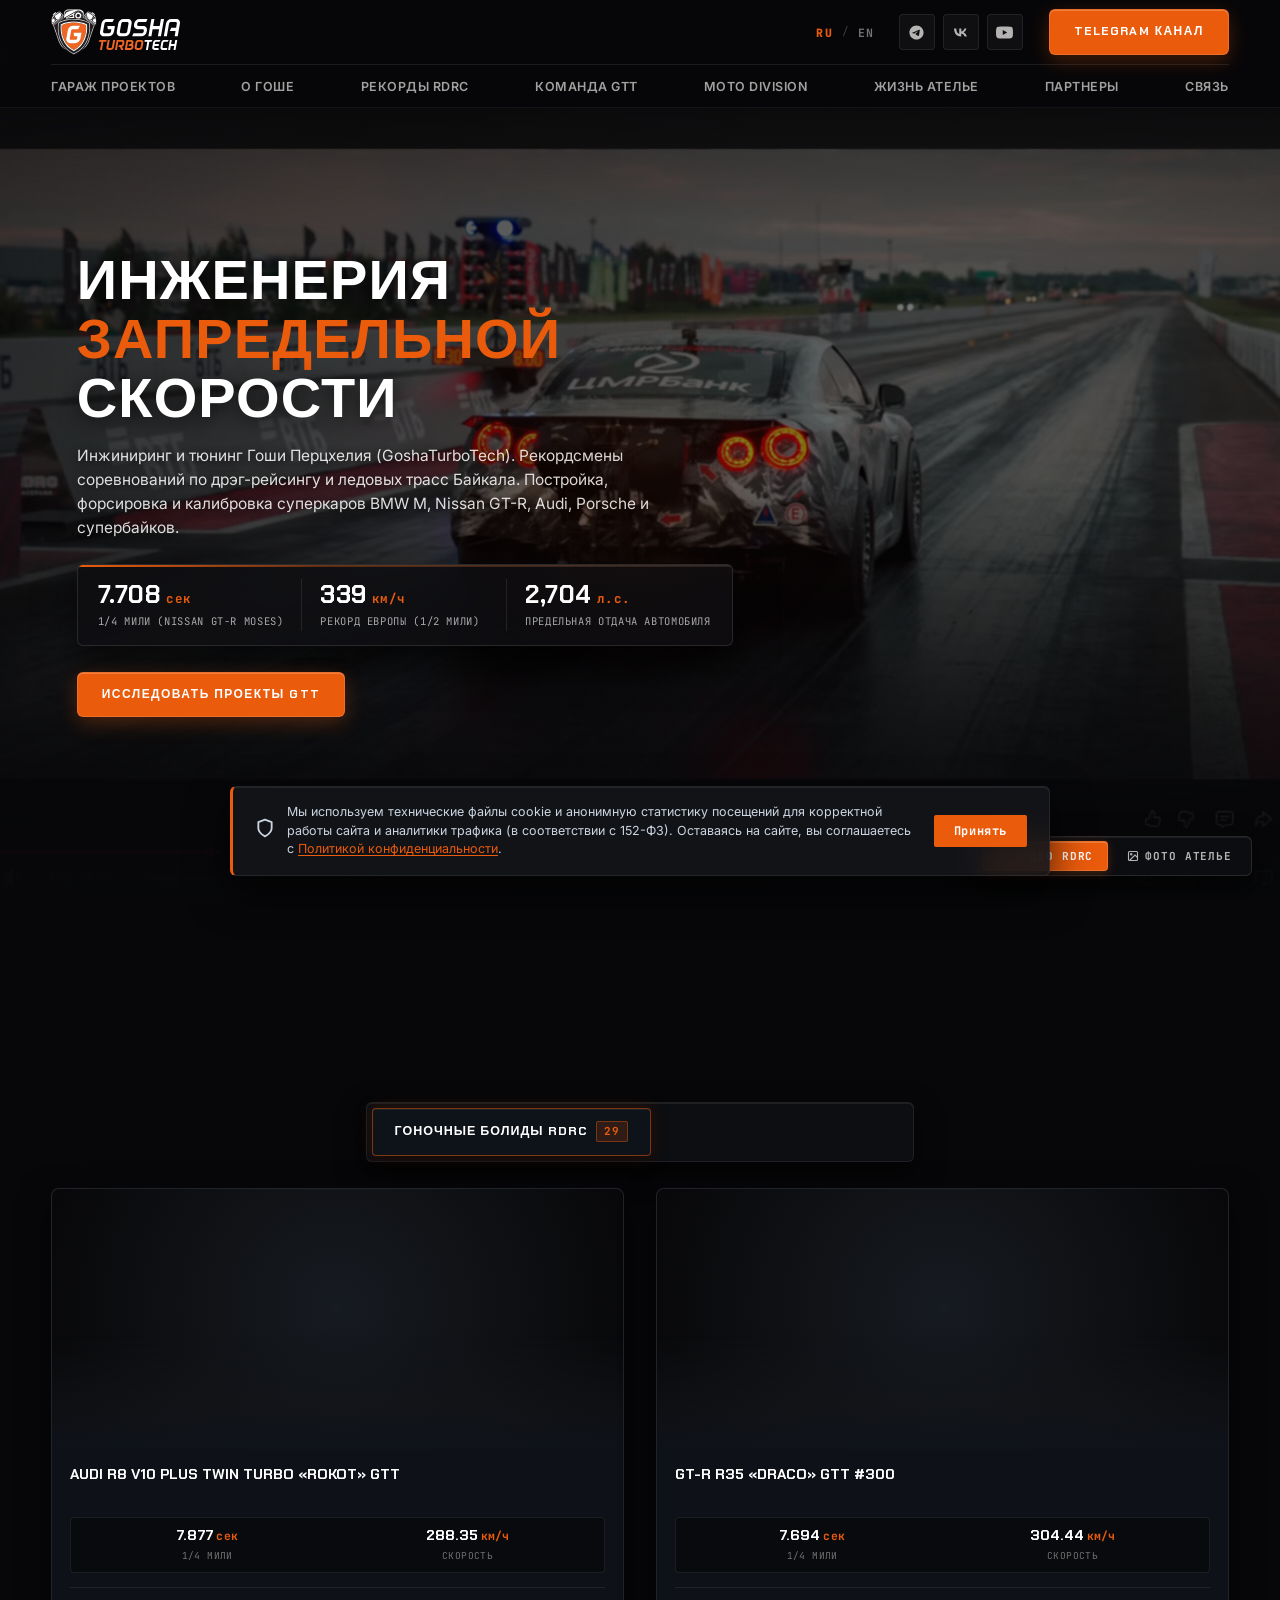
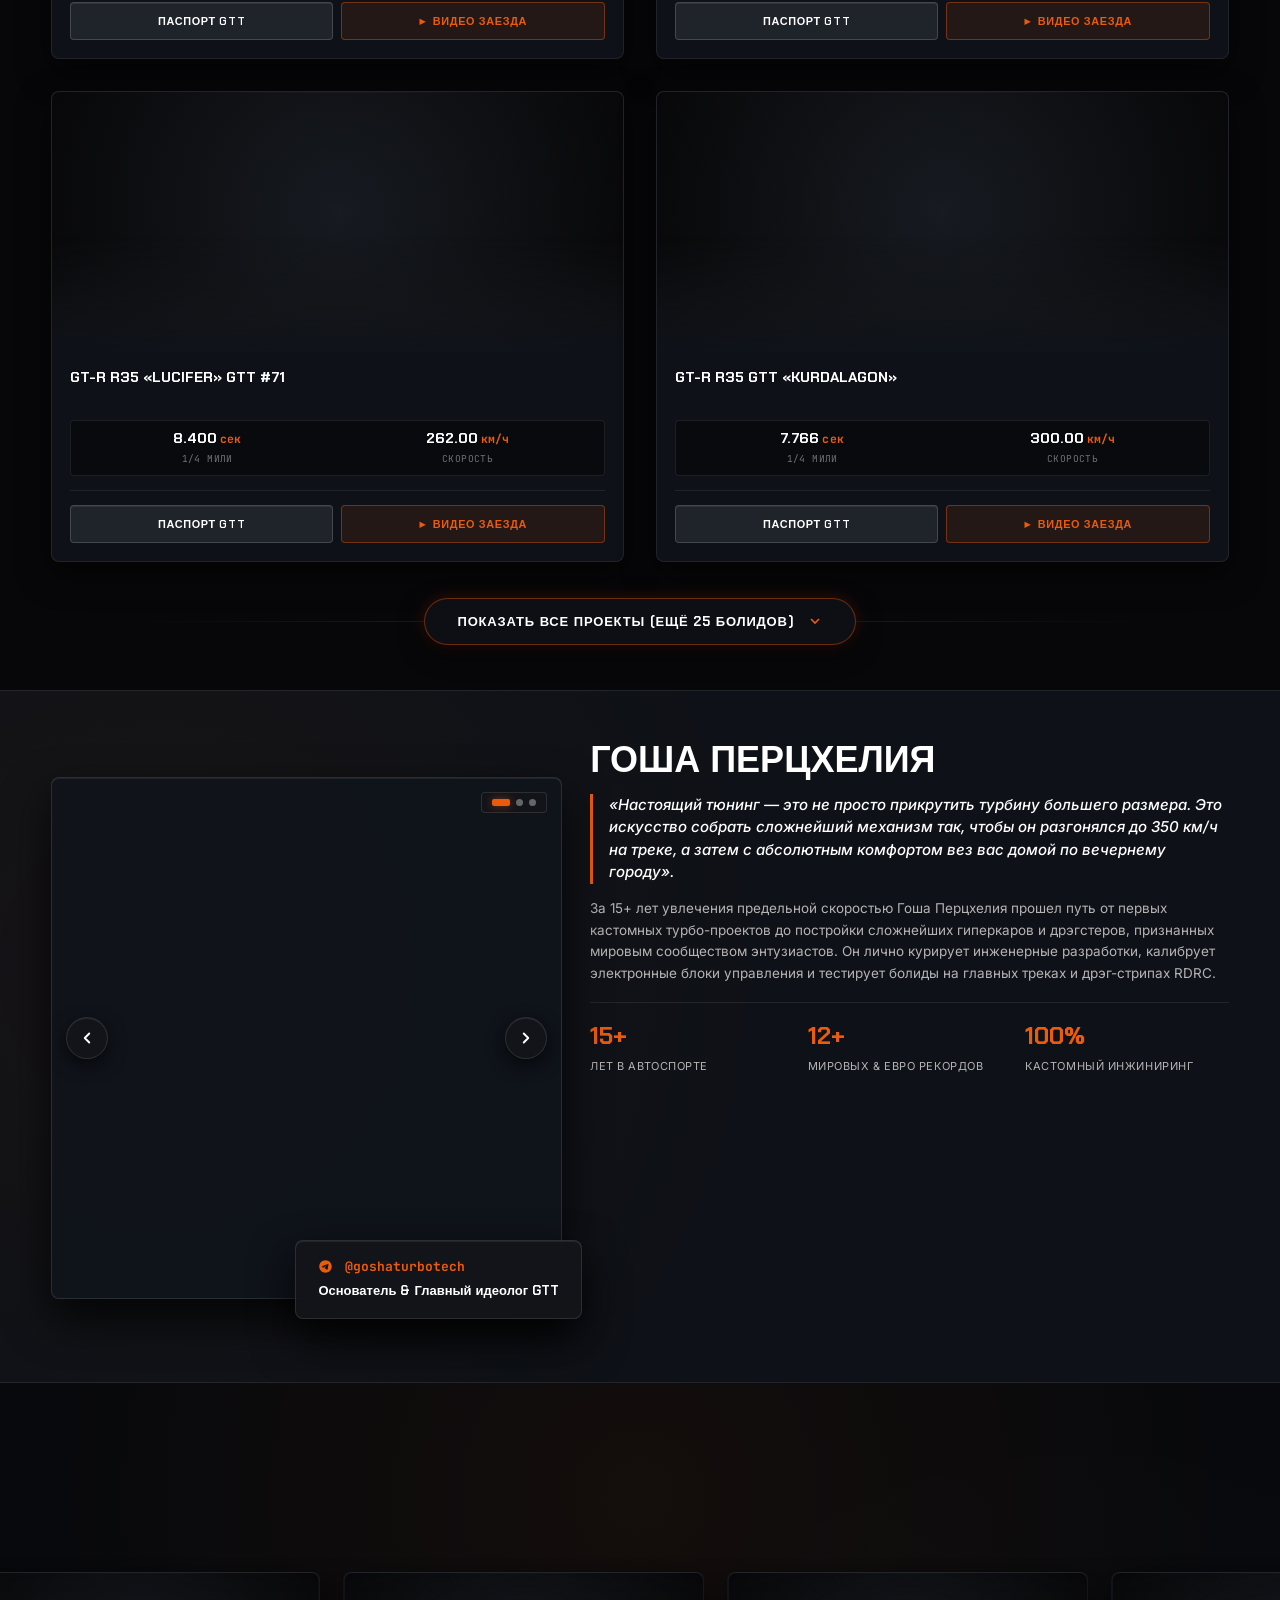
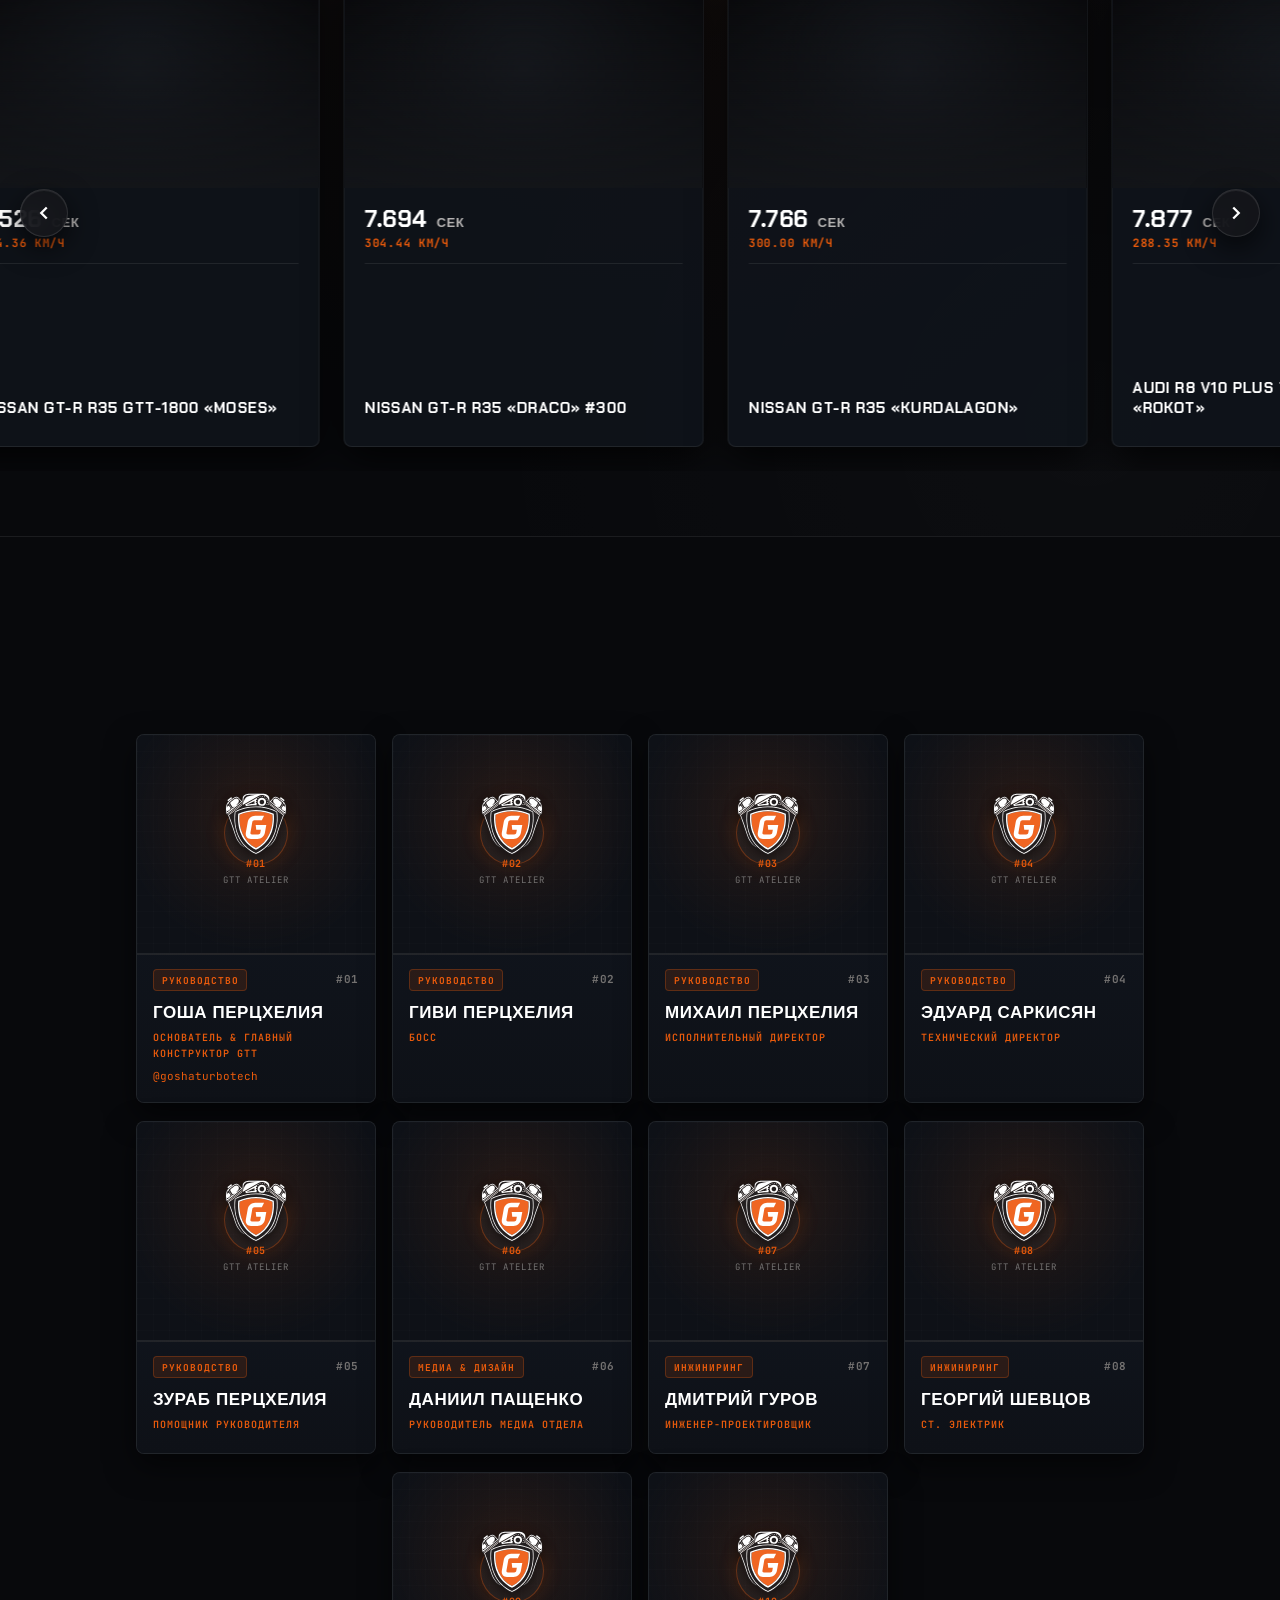
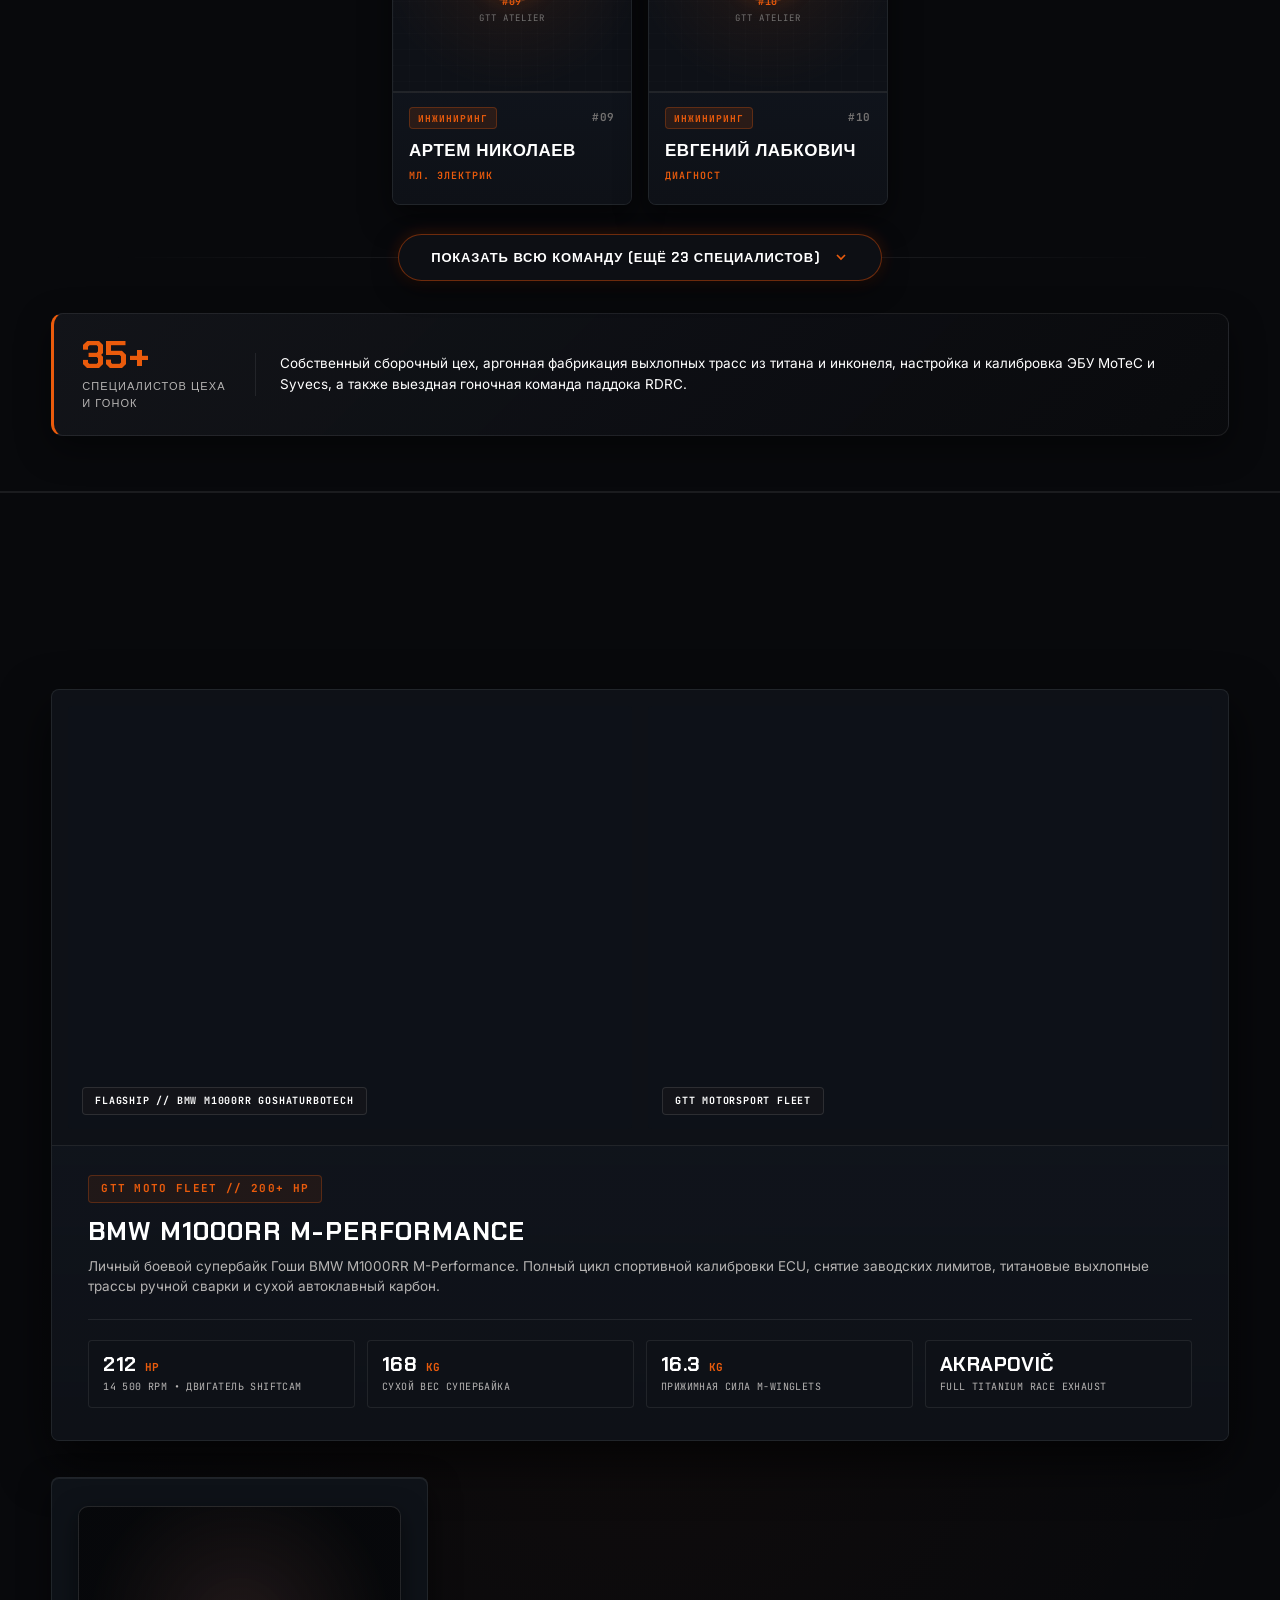
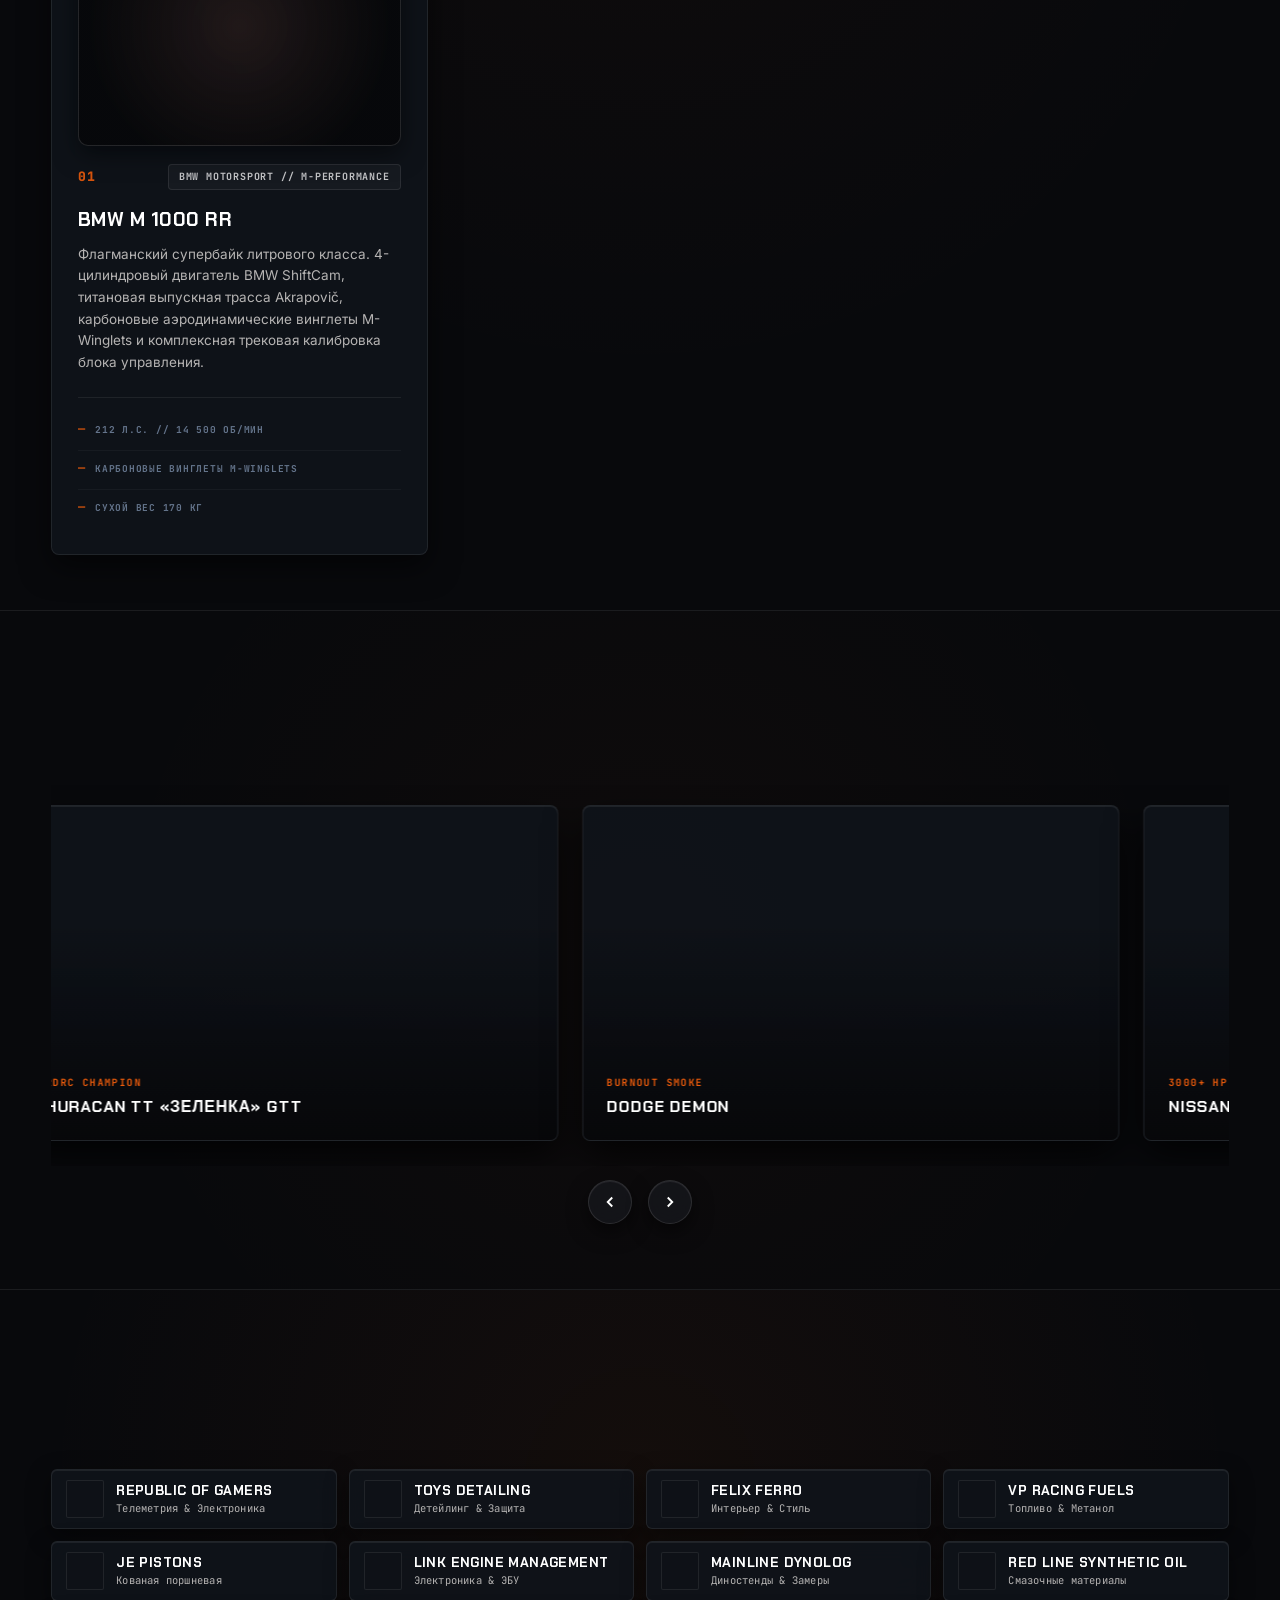
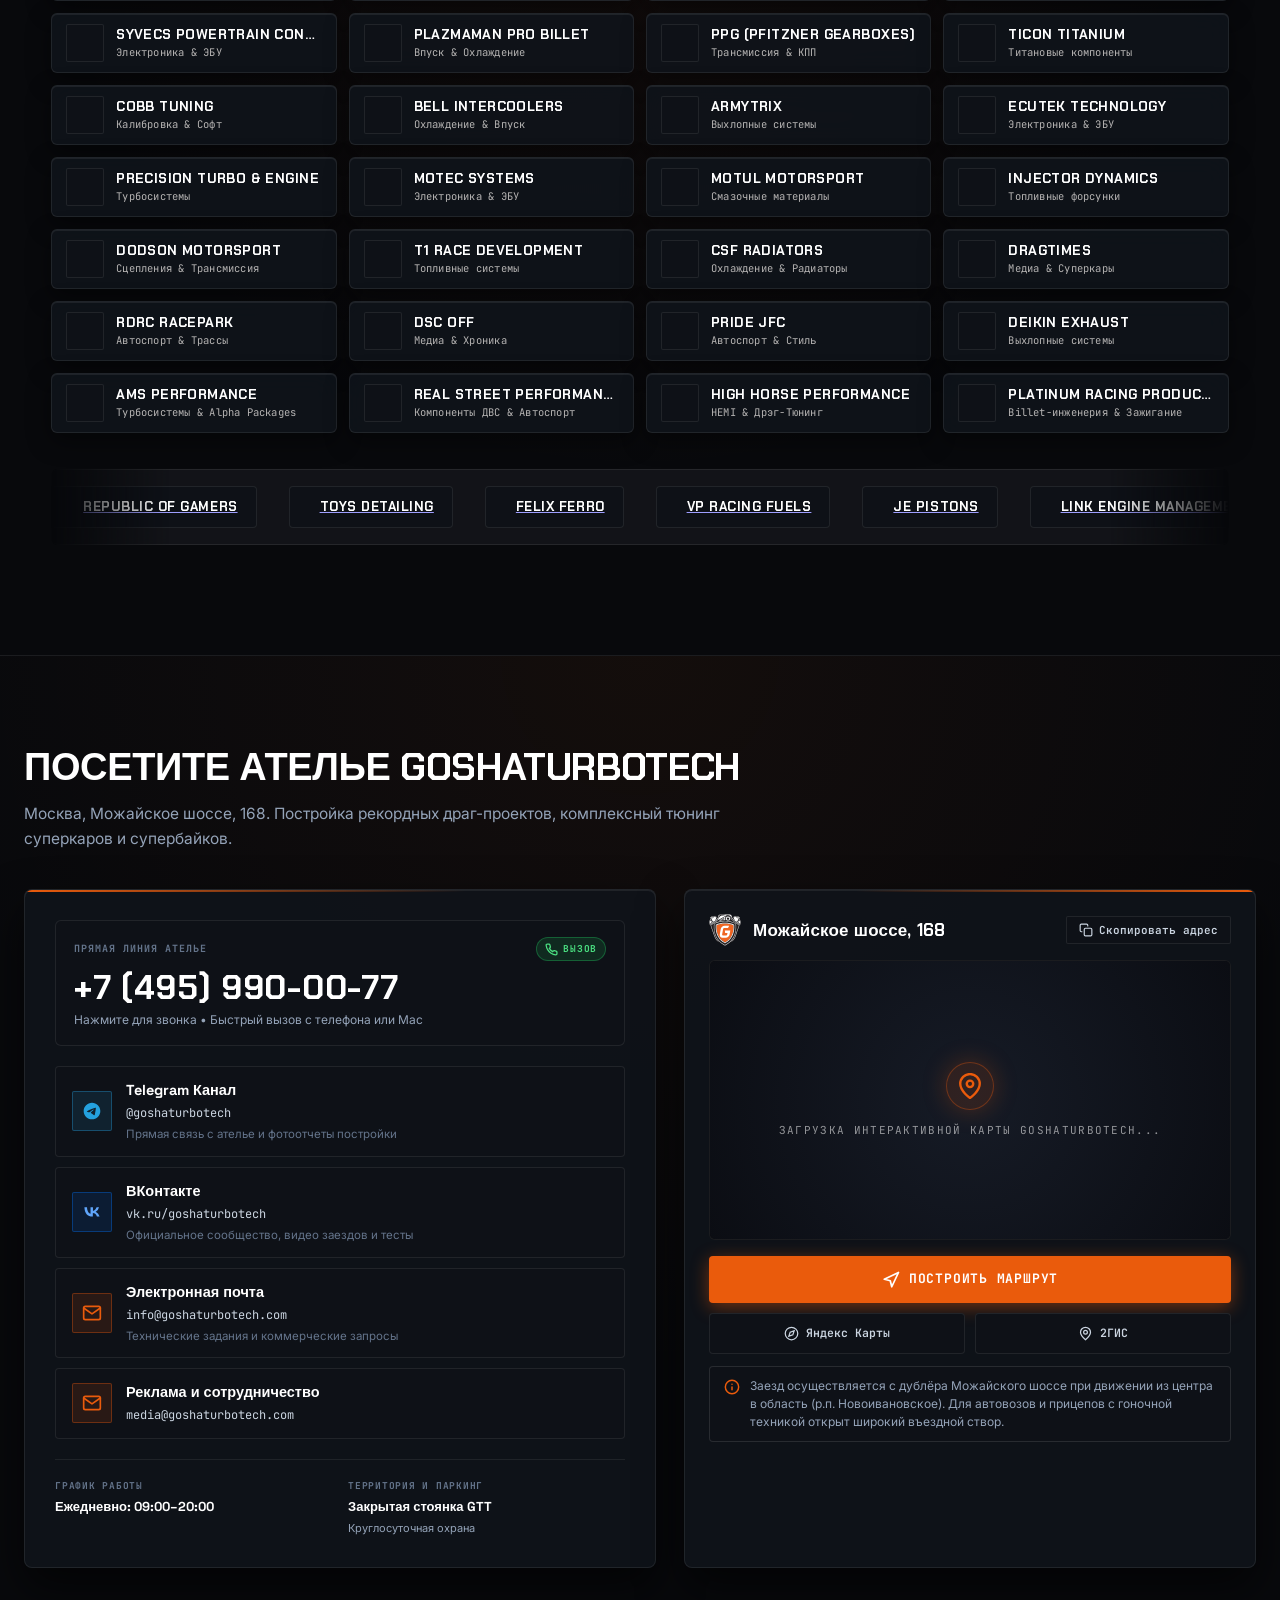
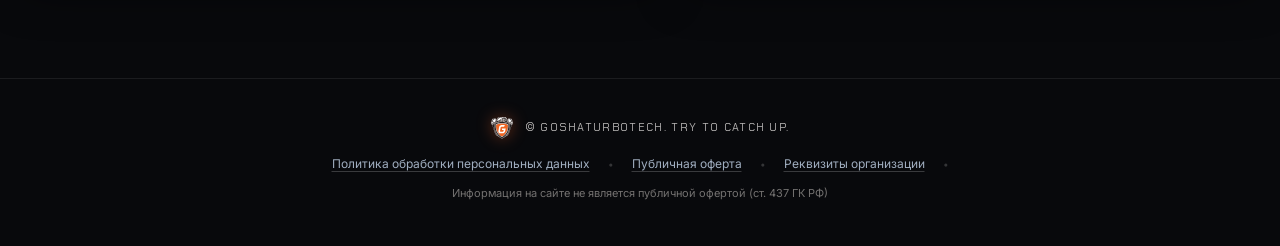
==== commit bbe5130f: "ыва" ====
--- a/index.html
+++ b/index.html
@@ -15,12 +15,12 @@
   <meta property="og:description" content="Центр мощностного тюнинга гиперкаров и супербайков. Мировые рекорды 402м, 804м и ледовых трасс. Основатель: Гоша Перцхелия.">
   <meta property="og:image" content="https://goshaturbotech.ru/assets/photos/hero_atelier_backdrop.jpg">
   <meta property="og:url" content="https://goshaturbotech.ru/">
-  <link rel="icon" type="image/svg+xml" href="assets/photos/gtt_shield_logo.svg">
-  <link rel="mask-icon" href="assets/photos/gtt_shield_logo.svg" color="#EA5B0C">
-  <link rel="icon" type="image/png" sizes="32x32" href="assets/photos/favicon-32x32.png">
-  <link rel="icon" type="image/png" sizes="192x192" href="assets/photos/favicon-192x192.png">
-  <link rel="apple-touch-icon" sizes="180x180" href="assets/photos/apple-touch-icon.png">
-  <link rel="shortcut icon" href="favicon.ico">
+  <link rel="icon" type="image/svg+xml" href="assets/photos/gtt_shield_2025.svg">
+  <link rel="mask-icon" href="assets/photos/gtt_shield_2025.svg" color="#EA5B0C">
+  <link rel="icon" type="image/png" sizes="32x32" href="assets/photos/favicon-32x32.png?v=2025">
+  <link rel="icon" type="image/png" sizes="192x192" href="assets/photos/favicon-192x192.png?v=2025">
+  <link rel="apple-touch-icon" sizes="180x180" href="assets/photos/apple-touch-icon.png?v=2025">
+  <link rel="shortcut icon" href="favicon.ico?v=2025">
   <link rel="preconnect" href="https://fonts.googleapis.com">
   <link rel="preconnect" href="https://fonts.gstatic.com" crossorigin>
   <link href="https://fonts.googleapis.com/css2?family=Chakra+Petch:ital,wght@0,500;0,600;0,700;1,500;1,600;1,700&family=Space+Grotesk:wght@500;600;700&family=Inter:wght@400;500;600;700;800&family=JetBrains+Mono:wght@500;700&display=swap" rel="stylesheet">
@@ -28,7 +28,7 @@
   <link rel="dns-prefetch" href="https://api-maps.yandex.ru">
   <link rel="preconnect" href="https://yandex.ru">
   <link rel="preconnect" href="https://api-maps.yandex.ru" crossorigin>
-  <link rel="stylesheet" href="css/style.css?v=20261125_team">
+  <link rel="stylesheet" href="css/style.css?v=20261125_team_uniform">
   <style>
     html, body { background-color: #070709 !important; color: #fff; margin: 0; }
  #preloader { position: fixed; inset: 0; z-index: 999999; background: #070709; display: flex; align-items: center; justify-content: center; transition: opacity 0.5s cubic-bezier(0.16, 1, 0.3, 1), visibility 0.5s ease; }
@@ -42,10 +42,7 @@
   <!-- Original Cinematic Preloader -->
   <div id="preloader">
     <div class="preloader-inner">
-      <div class="preloader-logo-wrap">
-        <img src="assets/photos/gtt_shield_logo.svg" alt="GoshaTurboTech Shield Logo" class="preloader-shield-img" width="110" height="110">
-        <img class="brand-text-img" src="assets/photos/gtt_wordmark_brandbook.svg" alt="GoshaTurboTech" width="288" height="109">
-      </div>
+      <img src="assets/photos/gtt_logo_2025_compact.svg" alt="GoshaTurboTech" class="preloader-brand-mark" width="141" height="50">
       <div class="preloader-progress-bar">
         <div class="preloader-progress-fill" id="preloaderFill"></div>
       </div>
@@ -55,8 +52,7 @@
   <!-- Navigation -->
   <header class="navbar">
     <a href="#" class="brand-logo" aria-label="GoshaTurboTech Главная">
-      <img src="assets/photos/gtt_shield_logo.svg" alt="GoshaTurboTech" class="brand-shield-img" width="44" height="44">
-      <img class="brand-text-img" src="assets/photos/gtt_wordmark_brandbook.svg" alt="GoshaTurboTech" width="288" height="109">
+      <img src="assets/photos/gtt_logo_2025_compact.svg" alt="GoshaTurboTech" class="brand-mark" width="141" height="50">
     </a>
 
     <nav>
@@ -116,8 +112,7 @@
     <div class="mobile-drawer-content">
       <div class="mobile-drawer-header">
         <a href="#" class="brand-logo" onclick="toggleMobileNav(false)" aria-label="GoshaTurboTech">
-          <img src="assets/photos/gtt_shield_logo.svg" alt="GTT Shield Logo" class="brand-shield-img" width="44" height="44">
-          <img class="brand-text-img" src="assets/photos/gtt_wordmark_brandbook.svg" alt="GoshaTurboTech" width="288" height="109">
+          <img src="assets/photos/gtt_logo_2025_compact.svg" alt="GoshaTurboTech" class="brand-mark" width="141" height="50">
         </a>
         <button class="mobile-drawer-close" onclick="toggleMobileNav(false)" aria-label="Закрыть меню">
           <svg width="20" height="20" viewBox="0 0 24 24" fill="none" stroke="currentColor" stroke-width="2.2" stroke-linecap="round" stroke-linejoin="round">
@@ -383,9 +378,15 @@
 
     <div class="team-grid" id="teamGrid">
       <!-- 1. Гоша Перцхелия -->
-      <div class="team-card has-photo" data-team-dept="management">
-        <div class="team-card-photo">
-          <img loading="lazy" decoding="async" src="assets/archive_tilda/team_gosha.jpg" alt="Гоша Перцхелия" class="team-card-img">
+      <div class="team-card has-placeholder" data-team-dept="management">
+        <div class="team-card-photo">
+          <div class="team-card-placeholder-photo">
+            <div class="team-placeholder-crest">
+              <img decoding="async" loading="lazy" src="assets/photos/gtt_shield_2025.svg" alt="GTT" class="team-placeholder-crest-icon">
+              <span class="team-placeholder-id">#01</span>
+            </div>
+            <span class="team-placeholder-hint">GTT Atelier</span>
+          </div>
         </div>
         <div class="team-card-body">
           <div class="team-badge-header">
@@ -400,6 +401,15 @@
 
       <!-- 2. Гиви Перцхелия -->
       <div class="team-card has-placeholder" data-team-dept="management">
+        <div class="team-card-photo">
+          <div class="team-card-placeholder-photo">
+            <div class="team-placeholder-crest">
+              <img decoding="async" loading="lazy" src="assets/photos/gtt_shield_2025.svg" alt="GTT" class="team-placeholder-crest-icon">
+              <span class="team-placeholder-id">#02</span>
+            </div>
+            <span class="team-placeholder-hint">GTT Atelier</span>
+          </div>
+        </div>
         <div class="team-card-body">
           <div class="team-badge-header">
             <span class="team-dept-pill">РУКОВОДСТВО</span>
@@ -412,6 +422,15 @@
 
       <!-- 3. Михаил Перцхелия -->
       <div class="team-card has-placeholder" data-team-dept="management">
+        <div class="team-card-photo">
+          <div class="team-card-placeholder-photo">
+            <div class="team-placeholder-crest">
+              <img decoding="async" loading="lazy" src="assets/photos/gtt_shield_2025.svg" alt="GTT" class="team-placeholder-crest-icon">
+              <span class="team-placeholder-id">#03</span>
+            </div>
+            <span class="team-placeholder-hint">GTT Atelier</span>
+          </div>
+        </div>
         <div class="team-card-body">
           <div class="team-badge-header">
             <span class="team-dept-pill">РУКОВОДСТВО</span>
@@ -423,9 +442,15 @@
       </div>
 
       <!-- 4. Эдуард Саркисян -->
-      <div class="team-card has-photo" data-team-dept="management">
-        <div class="team-card-photo">
-          <img loading="lazy" decoding="async" src="assets/archive_tilda/team_edik.jpg" alt="Эдуард Саркисян" class="team-card-img">
+      <div class="team-card has-placeholder" data-team-dept="management">
+        <div class="team-card-photo">
+          <div class="team-card-placeholder-photo">
+            <div class="team-placeholder-crest">
+              <img decoding="async" loading="lazy" src="assets/photos/gtt_shield_2025.svg" alt="GTT" class="team-placeholder-crest-icon">
+              <span class="team-placeholder-id">#04</span>
+            </div>
+            <span class="team-placeholder-hint">GTT Atelier</span>
+          </div>
         </div>
         <div class="team-card-body">
           <div class="team-badge-header">
@@ -439,6 +464,15 @@
 
       <!-- 5. Зураб Перцхелия -->
       <div class="team-card has-placeholder" data-team-dept="management">
+        <div class="team-card-photo">
+          <div class="team-card-placeholder-photo">
+            <div class="team-placeholder-crest">
+              <img decoding="async" loading="lazy" src="assets/photos/gtt_shield_2025.svg" alt="GTT" class="team-placeholder-crest-icon">
+              <span class="team-placeholder-id">#05</span>
+            </div>
+            <span class="team-placeholder-hint">GTT Atelier</span>
+          </div>
+        </div>
         <div class="team-card-body">
           <div class="team-badge-header">
             <span class="team-dept-pill">РУКОВОДСТВО</span>
@@ -451,6 +485,15 @@
 
       <!-- 6. Даниил Пащенко -->
       <div class="team-card has-placeholder" data-team-dept="media">
+        <div class="team-card-photo">
+          <div class="team-card-placeholder-photo">
+            <div class="team-placeholder-crest">
+              <img decoding="async" loading="lazy" src="assets/photos/gtt_shield_2025.svg" alt="GTT" class="team-placeholder-crest-icon">
+              <span class="team-placeholder-id">#06</span>
+            </div>
+            <span class="team-placeholder-hint">GTT Atelier</span>
+          </div>
+        </div>
         <div class="team-card-body">
           <div class="team-badge-header">
             <span class="team-dept-pill">МЕДИА & ДИЗАЙН</span>
@@ -463,6 +506,15 @@
 
       <!-- 7. Дмитрий Гуров -->
       <div class="team-card has-placeholder" data-team-dept="engineers">
+        <div class="team-card-photo">
+          <div class="team-card-placeholder-photo">
+            <div class="team-placeholder-crest">
+              <img decoding="async" loading="lazy" src="assets/photos/gtt_shield_2025.svg" alt="GTT" class="team-placeholder-crest-icon">
+              <span class="team-placeholder-id">#07</span>
+            </div>
+            <span class="team-placeholder-hint">GTT Atelier</span>
+          </div>
+        </div>
         <div class="team-card-body">
           <div class="team-badge-header">
             <span class="team-dept-pill">ИНЖИНИРИНГ</span>
@@ -474,9 +526,15 @@
       </div>
 
       <!-- 8. Георгий Шевцов -->
-      <div class="team-card has-photo" data-team-dept="engineers">
-        <div class="team-card-photo">
-          <img loading="lazy" decoding="async" src="assets/archive_tilda/team_georgy.jpg" alt="Георгий Шевцов" class="team-card-img">
+      <div class="team-card has-placeholder" data-team-dept="engineers">
+        <div class="team-card-photo">
+          <div class="team-card-placeholder-photo">
+            <div class="team-placeholder-crest">
+              <img decoding="async" loading="lazy" src="assets/photos/gtt_shield_2025.svg" alt="GTT" class="team-placeholder-crest-icon">
+              <span class="team-placeholder-id">#08</span>
+            </div>
+            <span class="team-placeholder-hint">GTT Atelier</span>
+          </div>
         </div>
         <div class="team-card-body">
           <div class="team-badge-header">
@@ -490,6 +548,15 @@
 
       <!-- 9. Артем Николаев -->
       <div class="team-card has-placeholder" data-team-dept="engineers">
+        <div class="team-card-photo">
+          <div class="team-card-placeholder-photo">
+            <div class="team-placeholder-crest">
+              <img decoding="async" loading="lazy" src="assets/photos/gtt_shield_2025.svg" alt="GTT" class="team-placeholder-crest-icon">
+              <span class="team-placeholder-id">#09</span>
+            </div>
+            <span class="team-placeholder-hint">GTT Atelier</span>
+          </div>
+        </div>
         <div class="team-card-body">
           <div class="team-badge-header">
             <span class="team-dept-pill">ИНЖИНИРИНГ</span>
@@ -501,9 +568,15 @@
       </div>
 
       <!-- 10. Евгений Лабкович -->
-      <div class="team-card has-photo" data-team-dept="engineers">
-        <div class="team-card-photo">
-          <img loading="lazy" decoding="async" src="assets/archive_tilda/team_evgeny.jpg" alt="Евгений Лабкович" class="team-card-img">
+      <div class="team-card has-placeholder" data-team-dept="engineers">
+        <div class="team-card-photo">
+          <div class="team-card-placeholder-photo">
+            <div class="team-placeholder-crest">
+              <img decoding="async" loading="lazy" src="assets/photos/gtt_shield_2025.svg" alt="GTT" class="team-placeholder-crest-icon">
+              <span class="team-placeholder-id">#10</span>
+            </div>
+            <span class="team-placeholder-hint">GTT Atelier</span>
+          </div>
         </div>
         <div class="team-card-body">
           <div class="team-badge-header">
@@ -517,6 +590,15 @@
 
       <!-- 11. Сергей Стоцкий -->
       <div class="team-card has-placeholder" data-team-dept="mechanics">
+        <div class="team-card-photo">
+          <div class="team-card-placeholder-photo">
+            <div class="team-placeholder-crest">
+              <img decoding="async" loading="lazy" src="assets/photos/gtt_shield_2025.svg" alt="GTT" class="team-placeholder-crest-icon">
+              <span class="team-placeholder-id">#11</span>
+            </div>
+            <span class="team-placeholder-hint">GTT Atelier</span>
+          </div>
+        </div>
         <div class="team-card-body">
           <div class="team-badge-header">
             <span class="team-dept-pill">СЕРВИС & МОТОРЫ</span>
@@ -529,6 +611,15 @@
 
       <!-- 12. Рустам Турдибаев -->
       <div class="team-card has-placeholder" data-team-dept="mechanics">
+        <div class="team-card-photo">
+          <div class="team-card-placeholder-photo">
+            <div class="team-placeholder-crest">
+              <img decoding="async" loading="lazy" src="assets/photos/gtt_shield_2025.svg" alt="GTT" class="team-placeholder-crest-icon">
+              <span class="team-placeholder-id">#12</span>
+            </div>
+            <span class="team-placeholder-hint">GTT Atelier</span>
+          </div>
+        </div>
         <div class="team-card-body">
           <div class="team-badge-header">
             <span class="team-dept-pill">СЕРВИС & МОТОРЫ</span>
@@ -541,6 +632,15 @@
 
       <!-- 13. Солехджон Мажнунов -->
       <div class="team-card has-placeholder" data-team-dept="mechanics">
+        <div class="team-card-photo">
+          <div class="team-card-placeholder-photo">
+            <div class="team-placeholder-crest">
+              <img decoding="async" loading="lazy" src="assets/photos/gtt_shield_2025.svg" alt="GTT" class="team-placeholder-crest-icon">
+              <span class="team-placeholder-id">#13</span>
+            </div>
+            <span class="team-placeholder-hint">GTT Atelier</span>
+          </div>
+        </div>
         <div class="team-card-body">
           <div class="team-badge-header">
             <span class="team-dept-pill">СЕРВИС & МОТОРЫ</span>
@@ -553,6 +653,15 @@
 
       <!-- 14. Павел Петрушин -->
       <div class="team-card has-placeholder" data-team-dept="mechanics">
+        <div class="team-card-photo">
+          <div class="team-card-placeholder-photo">
+            <div class="team-placeholder-crest">
+              <img decoding="async" loading="lazy" src="assets/photos/gtt_shield_2025.svg" alt="GTT" class="team-placeholder-crest-icon">
+              <span class="team-placeholder-id">#14</span>
+            </div>
+            <span class="team-placeholder-hint">GTT Atelier</span>
+          </div>
+        </div>
         <div class="team-card-body">
           <div class="team-badge-header">
             <span class="team-dept-pill">СЕРВИС & МОТОРЫ</span>
@@ -565,6 +674,15 @@
 
       <!-- 15. Ксанти Мамсуров -->
       <div class="team-card has-placeholder" data-team-dept="fab">
+        <div class="team-card-photo">
+          <div class="team-card-placeholder-photo">
+            <div class="team-placeholder-crest">
+              <img decoding="async" loading="lazy" src="assets/photos/gtt_shield_2025.svg" alt="GTT" class="team-placeholder-crest-icon">
+              <span class="team-placeholder-id">#15</span>
+            </div>
+            <span class="team-placeholder-hint">GTT Atelier</span>
+          </div>
+        </div>
         <div class="team-card-body">
           <div class="team-badge-header">
             <span class="team-dept-pill">СВАРКА & ФАБРИКАЦИЯ</span>
@@ -576,9 +694,15 @@
       </div>
 
       <!-- 16. Роман Феткулин -->
-      <div class="team-card has-photo" data-team-dept="fab">
-        <div class="team-card-photo">
-          <img loading="lazy" decoding="async" src="assets/archive_tilda/team_roman.jpg" alt="Роман Феткулин" class="team-card-img">
+      <div class="team-card has-placeholder" data-team-dept="fab">
+        <div class="team-card-photo">
+          <div class="team-card-placeholder-photo">
+            <div class="team-placeholder-crest">
+              <img decoding="async" loading="lazy" src="assets/photos/gtt_shield_2025.svg" alt="GTT" class="team-placeholder-crest-icon">
+              <span class="team-placeholder-id">#16</span>
+            </div>
+            <span class="team-placeholder-hint">GTT Atelier</span>
+          </div>
         </div>
         <div class="team-card-body">
           <div class="team-badge-header">
@@ -592,6 +716,15 @@
 
       <!-- 17. Микаел Багдасарян -->
       <div class="team-card has-placeholder" data-team-dept="mechanics">
+        <div class="team-card-photo">
+          <div class="team-card-placeholder-photo">
+            <div class="team-placeholder-crest">
+              <img decoding="async" loading="lazy" src="assets/photos/gtt_shield_2025.svg" alt="GTT" class="team-placeholder-crest-icon">
+              <span class="team-placeholder-id">#17</span>
+            </div>
+            <span class="team-placeholder-hint">GTT Atelier</span>
+          </div>
+        </div>
         <div class="team-card-body">
           <div class="team-badge-header">
             <span class="team-dept-pill">СЕРВИС & МОТОРЫ</span>
@@ -604,6 +737,15 @@
 
       <!-- 18. Эрик Бурнашов -->
       <div class="team-card has-placeholder" data-team-dept="mechanics">
+        <div class="team-card-photo">
+          <div class="team-card-placeholder-photo">
+            <div class="team-placeholder-crest">
+              <img decoding="async" loading="lazy" src="assets/photos/gtt_shield_2025.svg" alt="GTT" class="team-placeholder-crest-icon">
+              <span class="team-placeholder-id">#18</span>
+            </div>
+            <span class="team-placeholder-hint">GTT Atelier</span>
+          </div>
+        </div>
         <div class="team-card-body">
           <div class="team-badge-header">
             <span class="team-dept-pill">СЕРВИС & МОТОРЫ</span>
@@ -615,9 +757,15 @@
       </div>
 
       <!-- 19. Никита Иванов -->
-      <div class="team-card has-photo" data-team-dept="mechanics">
-        <div class="team-card-photo">
-          <img loading="lazy" decoding="async" src="assets/archive_tilda/team_nikita.jpg" alt="Никита Иванов" class="team-card-img">
+      <div class="team-card has-placeholder" data-team-dept="mechanics">
+        <div class="team-card-photo">
+          <div class="team-card-placeholder-photo">
+            <div class="team-placeholder-crest">
+              <img decoding="async" loading="lazy" src="assets/photos/gtt_shield_2025.svg" alt="GTT" class="team-placeholder-crest-icon">
+              <span class="team-placeholder-id">#19</span>
+            </div>
+            <span class="team-placeholder-hint">GTT Atelier</span>
+          </div>
         </div>
         <div class="team-card-body">
           <div class="team-badge-header">
@@ -630,9 +778,15 @@
       </div>
 
       <!-- 20. Иван Мажоров -->
-      <div class="team-card has-photo" data-team-dept="mechanics">
-        <div class="team-card-photo">
-          <img loading="lazy" decoding="async" src="assets/archive_tilda/team_ivan.jpg" alt="Иван Мажоров" class="team-card-img">
+      <div class="team-card has-placeholder" data-team-dept="mechanics">
+        <div class="team-card-photo">
+          <div class="team-card-placeholder-photo">
+            <div class="team-placeholder-crest">
+              <img decoding="async" loading="lazy" src="assets/photos/gtt_shield_2025.svg" alt="GTT" class="team-placeholder-crest-icon">
+              <span class="team-placeholder-id">#20</span>
+            </div>
+            <span class="team-placeholder-hint">GTT Atelier</span>
+          </div>
         </div>
         <div class="team-card-body">
           <div class="team-badge-header">
@@ -646,6 +800,15 @@
 
       <!-- 21. Алексей Малофеев -->
       <div class="team-card has-placeholder" data-team-dept="mechanics">
+        <div class="team-card-photo">
+          <div class="team-card-placeholder-photo">
+            <div class="team-placeholder-crest">
+              <img decoding="async" loading="lazy" src="assets/photos/gtt_shield_2025.svg" alt="GTT" class="team-placeholder-crest-icon">
+              <span class="team-placeholder-id">#21</span>
+            </div>
+            <span class="team-placeholder-hint">GTT Atelier</span>
+          </div>
+        </div>
         <div class="team-card-body">
           <div class="team-badge-header">
             <span class="team-dept-pill">СЕРВИС & МОТОРЫ</span>
@@ -658,6 +821,15 @@
 
       <!-- 22. Вадим Марин -->
       <div class="team-card has-placeholder" data-team-dept="mechanics">
+        <div class="team-card-photo">
+          <div class="team-card-placeholder-photo">
+            <div class="team-placeholder-crest">
+              <img decoding="async" loading="lazy" src="assets/photos/gtt_shield_2025.svg" alt="GTT" class="team-placeholder-crest-icon">
+              <span class="team-placeholder-id">#22</span>
+            </div>
+            <span class="team-placeholder-hint">GTT Atelier</span>
+          </div>
+        </div>
         <div class="team-card-body">
           <div class="team-badge-header">
             <span class="team-dept-pill">СЕРВИС & МОТОРЫ</span>
@@ -670,6 +842,15 @@
 
       <!-- 23. Артем Осипов -->
       <div class="team-card has-placeholder" data-team-dept="mechanics">
+        <div class="team-card-photo">
+          <div class="team-card-placeholder-photo">
+            <div class="team-placeholder-crest">
+              <img decoding="async" loading="lazy" src="assets/photos/gtt_shield_2025.svg" alt="GTT" class="team-placeholder-crest-icon">
+              <span class="team-placeholder-id">#23</span>
+            </div>
+            <span class="team-placeholder-hint">GTT Atelier</span>
+          </div>
+        </div>
         <div class="team-card-body">
           <div class="team-badge-header">
             <span class="team-dept-pill">СЕРВИС & МОТОРЫ</span>
@@ -682,6 +863,15 @@
 
       <!-- 24. Николай Пономарев -->
       <div class="team-card has-placeholder" data-team-dept="mechanics">
+        <div class="team-card-photo">
+          <div class="team-card-placeholder-photo">
+            <div class="team-placeholder-crest">
+              <img decoding="async" loading="lazy" src="assets/photos/gtt_shield_2025.svg" alt="GTT" class="team-placeholder-crest-icon">
+              <span class="team-placeholder-id">#24</span>
+            </div>
+            <span class="team-placeholder-hint">GTT Atelier</span>
+          </div>
+        </div>
         <div class="team-card-body">
           <div class="team-badge-header">
             <span class="team-dept-pill">СЕРВИС & МОТОРЫ</span>
@@ -694,6 +884,15 @@
 
       <!-- 25. Андрей Сергеев -->
       <div class="team-card has-placeholder" data-team-dept="mechanics">
+        <div class="team-card-photo">
+          <div class="team-card-placeholder-photo">
+            <div class="team-placeholder-crest">
+              <img decoding="async" loading="lazy" src="assets/photos/gtt_shield_2025.svg" alt="GTT" class="team-placeholder-crest-icon">
+              <span class="team-placeholder-id">#25</span>
+            </div>
+            <span class="team-placeholder-hint">GTT Atelier</span>
+          </div>
+        </div>
         <div class="team-card-body">
           <div class="team-badge-header">
             <span class="team-dept-pill">СЕРВИС & МОТОРЫ</span>
@@ -705,9 +904,15 @@
       </div>
 
       <!-- 26. Степан Шинкаренко -->
-      <div class="team-card has-photo" data-team-dept="mechanics">
-        <div class="team-card-photo">
-          <img loading="lazy" decoding="async" src="assets/archive_tilda/team_stepan.jpg" alt="Степан Шинкаренко" class="team-card-img">
+      <div class="team-card has-placeholder" data-team-dept="mechanics">
+        <div class="team-card-photo">
+          <div class="team-card-placeholder-photo">
+            <div class="team-placeholder-crest">
+              <img decoding="async" loading="lazy" src="assets/photos/gtt_shield_2025.svg" alt="GTT" class="team-placeholder-crest-icon">
+              <span class="team-placeholder-id">#26</span>
+            </div>
+            <span class="team-placeholder-hint">GTT Atelier</span>
+          </div>
         </div>
         <div class="team-card-body">
           <div class="team-badge-header">
@@ -721,6 +926,15 @@
 
       <!-- 27. Алексей Яковлев -->
       <div class="team-card has-placeholder" data-team-dept="mechanics">
+        <div class="team-card-photo">
+          <div class="team-card-placeholder-photo">
+            <div class="team-placeholder-crest">
+              <img decoding="async" loading="lazy" src="assets/photos/gtt_shield_2025.svg" alt="GTT" class="team-placeholder-crest-icon">
+              <span class="team-placeholder-id">#27</span>
+            </div>
+            <span class="team-placeholder-hint">GTT Atelier</span>
+          </div>
+        </div>
         <div class="team-card-body">
           <div class="team-badge-header">
             <span class="team-dept-pill">СЕРВИС & МОТОРЫ</span>
@@ -733,6 +947,15 @@
 
       <!-- 28. Дмитрий Баранкин -->
       <div class="team-card has-placeholder" data-team-dept="logistics">
+        <div class="team-card-photo">
+          <div class="team-card-placeholder-photo">
+            <div class="team-placeholder-crest">
+              <img decoding="async" loading="lazy" src="assets/photos/gtt_shield_2025.svg" alt="GTT" class="team-placeholder-crest-icon">
+              <span class="team-placeholder-id">#28</span>
+            </div>
+            <span class="team-placeholder-hint">GTT Atelier</span>
+          </div>
+        </div>
         <div class="team-card-body">
           <div class="team-badge-header">
             <span class="team-dept-pill">ЛОГИСТИКА & СКЛАД</span>
@@ -745,6 +968,15 @@
 
       <!-- 29. Павел Газарьян -->
       <div class="team-card has-placeholder" data-team-dept="logistics">
+        <div class="team-card-photo">
+          <div class="team-card-placeholder-photo">
+            <div class="team-placeholder-crest">
+              <img decoding="async" loading="lazy" src="assets/photos/gtt_shield_2025.svg" alt="GTT" class="team-placeholder-crest-icon">
+              <span class="team-placeholder-id">#29</span>
+            </div>
+            <span class="team-placeholder-hint">GTT Atelier</span>
+          </div>
+        </div>
         <div class="team-card-body">
           <div class="team-badge-header">
             <span class="team-dept-pill">ЛОГИСТИКА & СКЛАД</span>
@@ -757,6 +989,15 @@
 
       <!-- 30. Илья Гусаров -->
       <div class="team-card has-placeholder" data-team-dept="logistics">
+        <div class="team-card-photo">
+          <div class="team-card-placeholder-photo">
+            <div class="team-placeholder-crest">
+              <img decoding="async" loading="lazy" src="assets/photos/gtt_shield_2025.svg" alt="GTT" class="team-placeholder-crest-icon">
+              <span class="team-placeholder-id">#30</span>
+            </div>
+            <span class="team-placeholder-hint">GTT Atelier</span>
+          </div>
+        </div>
         <div class="team-card-body">
           <div class="team-badge-header">
             <span class="team-dept-pill">ЛОГИСТИКА & СКЛАД</span>
@@ -768,9 +1009,15 @@
       </div>
 
       <!-- 31. Мария Золотарева -->
-      <div class="team-card has-photo" data-team-dept="management">
-        <div class="team-card-photo">
-          <img loading="lazy" decoding="async" src="assets/archive_tilda/team_maria.jpg" alt="Мария Золотарева" class="team-card-img">
+      <div class="team-card has-placeholder" data-team-dept="management">
+        <div class="team-card-photo">
+          <div class="team-card-placeholder-photo">
+            <div class="team-placeholder-crest">
+              <img decoding="async" loading="lazy" src="assets/photos/gtt_shield_2025.svg" alt="GTT" class="team-placeholder-crest-icon">
+              <span class="team-placeholder-id">#31</span>
+            </div>
+            <span class="team-placeholder-hint">GTT Atelier</span>
+          </div>
         </div>
         <div class="team-card-body">
           <div class="team-badge-header">
@@ -784,6 +1031,15 @@
 
       <!-- 32. Ульяна Копыл -->
       <div class="team-card has-placeholder" data-team-dept="media">
+        <div class="team-card-photo">
+          <div class="team-card-placeholder-photo">
+            <div class="team-placeholder-crest">
+              <img decoding="async" loading="lazy" src="assets/photos/gtt_shield_2025.svg" alt="GTT" class="team-placeholder-crest-icon">
+              <span class="team-placeholder-id">#32</span>
+            </div>
+            <span class="team-placeholder-hint">GTT Atelier</span>
+          </div>
+        </div>
         <div class="team-card-body">
           <div class="team-badge-header">
             <span class="team-dept-pill">МЕДИА & ДИЗАЙН</span>
@@ -796,6 +1052,15 @@
 
       <!-- 33. Никита Бабякин -->
       <div class="team-card has-placeholder" data-team-dept="logistics">
+        <div class="team-card-photo">
+          <div class="team-card-placeholder-photo">
+            <div class="team-placeholder-crest">
+              <img decoding="async" loading="lazy" src="assets/photos/gtt_shield_2025.svg" alt="GTT" class="team-placeholder-crest-icon">
+              <span class="team-placeholder-id">#33</span>
+            </div>
+            <span class="team-placeholder-hint">GTT Atelier</span>
+          </div>
+        </div>
         <div class="team-card-body">
           <div class="team-badge-header">
             <span class="team-dept-pill">ЛОГИСТИКА & СКЛАД</span>
@@ -877,183 +1142,7 @@
 
 
 
-    <div class="moto-cards-grid" id="motoCardsGrid">
-      <!-- 01 BMW M 1000 RR -->
-      <div class="moto-card" data-moto-id="moto_bmw_m1000rr">
-        <div class="moto-card-teaser-media">
-          <div class="moto-teaser-glow-orbit"></div>
-          <div class="moto-teaser-icon-wrap">
-            <span class="moto-teaser-radar"></span>
-          </div>
-          <span class="moto-card-teaser-status">МОСКВА // GTT FLEET</span>
-        </div>
-        <div class="moto-card-header">
-          <span class="moto-card-num">01</span>
-          <span class="moto-card-pill">M-PERFORMANCE // 212 HP</span>
-        </div>
-        <h3 class="moto-card-title">BMW M 1000 RR</h3>
-        <p class="moto-card-desc">Флагманский супербайк литрового класса. 4-цилиндровый двигатель BMW ShiftCam, титановая выпускная трасса Akrapovič, карбоновые аэродинамические винглеты M-Winglets и комплексная трековая калибровка блока управления.</p>
-        <div class="moto-spec-strip">
-          <div class="moto-spec-item"><span class="spec-bullet">—</span><span class="spec-label">212 л.с. // 14 500 об/мин</span></div>
-          <div class="moto-spec-item"><span class="spec-bullet">—</span><span class="spec-label">Карбоновые винглеты M-Winglets</span></div>
-          <div class="moto-spec-item"><span class="spec-bullet">—</span><span class="spec-label">Сухой вес 170 кг</span></div>
-        </div>
-      </div>
-
-      <!-- 02 Ducati Panigale V4 S -->
-      <div class="moto-card" data-moto-id="moto_ducati_v4s">
-        <div class="moto-card-teaser-media">
-          <div class="moto-teaser-glow-orbit"></div>
-          <div class="moto-teaser-icon-wrap">
-            <span class="moto-teaser-radar"></span>
-          </div>
-          <span class="moto-card-teaser-status">МОСКВА // GTT FLEET</span>
-        </div>
-        <div class="moto-card-header">
-          <span class="moto-card-num">02</span>
-          <span class="moto-card-pill">DESMOSEDICI // 215.5 HP</span>
-        </div>
-        <h3 class="moto-card-title">Ducati Panigale V4 S</h3>
-        <p class="moto-card-desc">Итальянский трековый шедевр с мотором Desmosedici Stradale V4 1103 см³. Активная электронная подвеска Öhlins Smart EC 2.0, сухое сцепление STM EVO и титановый спортивный выпуск.</p>
-        <div class="moto-spec-strip">
-          <div class="moto-spec-item"><span class="spec-bullet">—</span><span class="spec-label">215.5 л.с. // 13 000 об/мин</span></div>
-          <div class="moto-spec-item"><span class="spec-bullet">—</span><span class="spec-label">Подвеска Öhlins Smart EC 2.0</span></div>
-          <div class="moto-spec-item"><span class="spec-bullet">—</span><span class="spec-label">Сухое гоночное сцепление</span></div>
-        </div>
-      </div>
-
-      <!-- 03 MV Agusta Superveloce 800 -->
-      <div class="moto-card" data-moto-id="moto_mv_superveloce_800">
-        <div class="moto-card-teaser-media">
-          <div class="moto-teaser-glow-orbit"></div>
-          <div class="moto-teaser-icon-wrap">
-            <span class="moto-teaser-radar"></span>
-          </div>
-          <span class="moto-card-teaser-status">МОСКВА // GTT FLEET</span>
-        </div>
-        <div class="moto-card-header">
-          <span class="moto-card-num">03</span>
-          <span class="moto-card-pill">NEO-RETRO // SC-PROJECT</span>
-        </div>
-        <h3 class="moto-card-title">MV Agusta Superveloce 800</h3>
-        <p class="moto-card-desc">Эксклюзивный нео-классический спортбайк. Трехцилиндровый двигатель с противовращающимся коленвалом, фирменный выпуск SC-Project, кастомные фрезерованные детали и утонченная аэродинамика.</p>
-        <div class="moto-spec-strip">
-          <div class="moto-spec-item"><span class="spec-bullet">—</span><span class="spec-label">147 л.с. // 13 000 об/мин</span></div>
-          <div class="moto-spec-item"><span class="spec-bullet">—</span><span class="spec-label">3-цилиндровый мотор с обратным вращением коленвала</span></div>
-          <div class="moto-spec-item"><span class="spec-bullet">—</span><span class="spec-label">Кастомный выпуск SC-Project</span></div>
-        </div>
-      </div>
-
-      <!-- 04 MV Agusta Superveloce 1000 Serie Oro -->
-      <div class="moto-card" data-moto-id="moto_mv_superveloce_1000">
-        <div class="moto-card-teaser-media">
-          <div class="moto-teaser-glow-orbit"></div>
-          <div class="moto-teaser-icon-wrap">
-            <span class="moto-teaser-radar"></span>
-          </div>
-          <span class="moto-card-teaser-status">МОСКВА // GTT FLEET</span>
-        </div>
-        <div class="moto-card-header">
-          <span class="moto-card-num">04</span>
-          <span class="moto-card-pill">SERIE ORO // 208 HP</span>
-        </div>
-        <h3 class="moto-card-title">MV Agusta Superveloce 1000 Serie Oro</h3>
-        <p class="moto-card-desc">Лимитированный коллекционный гипербайк Schiranna. 4-цилиндровый мотор мощностью 208 л.с., титановый 4-ствольный выхлоп Arrow, карбоновый аэропакет с активными крыльями и титановые клапаны.</p>
-        <div class="moto-spec-strip">
-          <div class="moto-spec-item"><span class="spec-bullet">—</span><span class="spec-label">208 л.с. // 13 200 об/мин</span></div>
-          <div class="moto-spec-item"><span class="spec-bullet">—</span><span class="spec-label">4-ствольный титановый выхлоп Arrow</span></div>
-          <div class="moto-spec-item"><span class="spec-bullet">—</span><span class="spec-label">Ограниченный тираж Serie Oro</span></div>
-        </div>
-      </div>
-
-      <!-- 05 Kawasaki Ninja ZX-10R -->
-      <div class="moto-card" data-moto-id="moto_kawasaki_zx10r">
-        <div class="moto-card-teaser-media">
-          <div class="moto-teaser-glow-orbit"></div>
-          <div class="moto-teaser-icon-wrap">
-            <span class="moto-teaser-radar"></span>
-          </div>
-          <span class="moto-card-teaser-status">МОСКВА // GTT FLEET</span>
-        </div>
-        <div class="moto-card-header">
-          <span class="moto-card-num">05</span>
-          <span class="moto-card-pill">WSBK CHAMPION // 203 HP</span>
-        </div>
-        <h3 class="moto-card-title">Kawasaki Ninja ZX-10R</h3>
-        <p class="moto-card-desc">Многократный триумфатор мирового супербайка WSBK. Высокооборотистый рядный 4-цилиндровый мотор, аэродинамические винглеты в переднем обтекателе, вилка Showa BFF и гоночная калибровка ланч-контроля.</p>
-        <div class="moto-spec-strip">
-          <div class="moto-spec-item"><span class="spec-bullet">—</span><span class="spec-label">203 л.с. (213 л.с. с Ram-Air)</span></div>
-          <div class="moto-spec-item"><span class="spec-bullet">—</span><span class="spec-label">Интегрированные винглеты</span></div>
-          <div class="moto-spec-item"><span class="spec-bullet">—</span><span class="spec-label">Гоночная вилка Showa BFF</span></div>
-        </div>
-      </div>
-
-      <!-- 06 Honda CBR1000RR-R Fireblade SP -->
-      <div class="moto-card" data-moto-id="moto_honda_cbr1000rrr">
-        <div class="moto-card-teaser-media">
-          <div class="moto-teaser-glow-orbit"></div>
-          <div class="moto-teaser-icon-wrap">
-            <span class="moto-teaser-radar"></span>
-          </div>
-          <span class="moto-card-teaser-status">МОСКВА // GTT FLEET</span>
-        </div>
-        <div class="moto-card-header">
-          <span class="moto-card-num">06</span>
-          <span class="moto-card-pill">TRIPLE-R SP // 217 HP</span>
-        </div>
-        <h3 class="moto-card-title">Honda CBR1000RR-R Fireblade SP</h3>
-        <p class="moto-card-desc">Бескомпромиссный болид с технологиями MotoGP. Диаметр цилиндров и ход поршня как у RC213V-S, титановый глушитель Akrapovič, подвеска Öhlins Smart-EC и прижимные аэродинамические крылья HRC.</p>
-        <div class="moto-spec-strip">
-          <div class="moto-spec-item"><span class="spec-bullet">—</span><span class="spec-label">217 л.с. // 14 500 об/мин</span></div>
-          <div class="moto-spec-item"><span class="spec-bullet">—</span><span class="spec-label">ДНК формульного болида RC213V-S</span></div>
-          <div class="moto-spec-item"><span class="spec-bullet">—</span><span class="spec-label">Электронная подвеска Öhlins Smart-EC</span></div>
-        </div>
-      </div>
-
-      <!-- 07 Yamaha YZF-R1M -->
-      <div class="moto-card" data-moto-id="moto_yamaha_r1m">
-        <div class="moto-card-teaser-media">
-          <div class="moto-teaser-glow-orbit"></div>
-          <div class="moto-teaser-icon-wrap">
-            <span class="moto-teaser-radar"></span>
-          </div>
-          <span class="moto-card-teaser-status">МОСКВА // GTT FLEET</span>
-        </div>
-        <div class="moto-card-header">
-          <span class="moto-card-num">07</span>
-          <span class="moto-card-pill">CROSSPLANE CP4 // 200 HP</span>
-        </div>
-        <h3 class="moto-card-title">Yamaha YZF-R1M</h3>
-        <p class="moto-card-desc">Заводская спецверсия с крестообразным коленвалом Crossplane CP4. Полный кузов из сухого автоклавного карбона, электронная подвеска Öhlins ERS NPX и телеметрия гоночного трека Y-TRAC.</p>
-        <div class="moto-spec-strip">
-          <div class="moto-spec-item"><span class="spec-bullet">—</span><span class="spec-label">200 л.с. // 13 500 об/мин</span></div>
-          <div class="moto-spec-item"><span class="spec-bullet">—</span><span class="spec-label">Крестообразный коленвал Crossplane CP4</span></div>
-          <div class="moto-spec-item"><span class="spec-bullet">—</span><span class="spec-label">Кузов из сухого карбона</span></div>
-        </div>
-      </div>
-
-      <!-- 08 Suzuki GSX-R1000R -->
-      <div class="moto-card" data-moto-id="moto_suzuki_gsxr1000r">
-        <div class="moto-card-teaser-media">
-          <div class="moto-teaser-glow-orbit"></div>
-          <div class="moto-teaser-icon-wrap">
-            <span class="moto-teaser-radar"></span>
-          </div>
-          <span class="moto-card-teaser-status">МОСКВА // GTT FLEET</span>
-        </div>
-        <div class="moto-card-header">
-          <span class="moto-card-num">08</span>
-          <span class="moto-card-pill">SR-VVT // 202 HP</span>
-        </div>
-        <h3 class="moto-card-title">Suzuki GSX-R1000R</h3>
-        <p class="moto-card-desc">Легендарный литровый «Джиксер» в топовой модификации R. Система изменения фаз газораспределения Suzuki Racing VVT из MotoGP, вилка Showa BFF, двусторонний квикшифтер и тормоза Brembo Monobloc.</p>
-        <div class="moto-spec-strip">
-          <div class="moto-spec-item"><span class="spec-bullet">—</span><span class="spec-label">202 л.с. // 13 200 об/мин</span></div>
-          <div class="moto-spec-item"><span class="spec-bullet">—</span><span class="spec-label">Система изменения фаз SR-VVT MotoGP</span></div>
-          <div class="moto-spec-item"><span class="spec-bullet">—</span><span class="spec-label">Тормозные моноблоки Brembo</span></div>
-        </div>
-      </div>
-    </div>
+    <div class="moto-cards-grid" id="motoCardsGrid"></div>
   </section>
 
   <!-- Atelier Life & RDRC Track Gallery (Flagship Large Marquee Stream) -->
@@ -1748,7 +1837,7 @@
           <div class="route-card-header">
             <div class="route-header-main">
               <div class="route-pin-badge">
-                <img decoding="async" loading="lazy" src="assets/photos/gtt_shield_logo.svg" alt="GTT" class="route-shield-img">
+                <img decoding="async" loading="lazy" src="assets/photos/gtt_shield_2025.svg" alt="GTT" class="route-shield-img">
                 <div>
                   <div class="route-complex-address" data-i18n="contact_center_addr">Можайское шоссе, 168</div>
                 </div>
@@ -1876,7 +1965,7 @@
   <footer class="official-footer">
     <div class="footer-inner-container">
       <div class="footer-center-content">
-        <img decoding="async" loading="lazy" src="assets/photos/gtt_shield_logo.svg" 
+        <img decoding="async" loading="lazy" src="assets/photos/gtt_shield_2025.svg"
              alt="GoshaTurboTech" 
              class="footer-mini-shield">
         <span class="footer-copy-text" id="footerCopyStaffTrigger" data-i18n="footer_copy">© GOSHATURBOTECH. TRY TO CATCH UP.</span>
@@ -1960,7 +2049,7 @@
   </button>
 
   <script src="js/media-db.js?v=20261107_v4"></script>
-  <script src="js/app.js?v=20261125_shoniya"></script>
+  <script src="js/app.js?v=20261125_team_uniform"></script>
   <script>
     // Safeguard fallback: ensure preloader never hangs if external scripts fail
     setTimeout(function() {
--- a/css/style.css
+++ b/css/style.css
@@ -187,41 +187,6 @@
   transition: transform 0.6s ease;
 }
 
-.preloader-logo-wrap {
-  display: flex;
-  flex-direction: column;
-  align-items: center;
-  gap: 16px;
-  position: relative;
-}
-
-/* Luxury ambient backlight behind shield without blurring the SVG itself */
-.preloader-logo-wrap::before {
-  content: '';
-  position: absolute;
-  top: 15px;
-  left: 50%;
-  transform: translateX(-50%);
-  width: 140px;
-  height: 140px;
-  background: radial-gradient(circle, rgba(255, 80, 20, 0.32) 0%, rgba(255, 80, 20, 0.1) 48%, transparent 70%);
-  border-radius: 50%;
-  pointer-events: none;
-  z-index: 0;
-  animation: pulseLogoBacklight 2.4s infinite ease-in-out;
-}
-
-@keyframes pulseLogoBacklight {
-  0%, 100% {
-    opacity: 0.7;
-    transform: translateX(-50%) scale(0.95);
-  }
-  50% {
-    opacity: 1;
-    transform: translateX(-50%) scale(1.12);
-  }
-}
-
 .preloader-shield-img {
   width: 110px;
   height: 110px;
@@ -295,7 +260,7 @@
 }
 
 .preloader-progress-bar {
-  width: 260px;
+  width: min(132px, 42vw);
   height: 3px;
   background: rgba(255, 255, 255, 0.08);
   border-radius: 4px;
@@ -307,8 +272,7 @@
 .preloader-progress-fill {
   width: 0%;
   height: 100%;
-  background: linear-gradient(90deg, #ff6425, #ff9e42);
-  box-shadow: 0 0 15px var(--gtt-orange);
+  background: var(--gtt-orange);
   transition: width 0.12s linear;
 }
 
@@ -2788,10 +2752,6 @@
   font-weight: 700;
   letter-spacing: 0.06em;
   color: var(--text-dim);
-}
-
-.team-grid .team-card.has-placeholder {
-  align-self: start;
 }
 
 .team-card-photo {
@@ -6099,13 +6059,13 @@
   }
 }
 
-@media (min-width: 1301px) {
+@media (min-width: 769px) {
   .mobile-burger-btn {
     display: none !important;
   }
 }
 
-@media (max-width: 1300px) {
+@media (max-width: 768px) {
   .nav-links {
     display: none;
   }
@@ -7899,7 +7859,6 @@
 .navbar .nav-links { gap: clamp(9px, 1.15vw, 22px); }
 .navbar .nav-link { white-space: nowrap; }
 .navbar .brand-text-img { margin-left: 4px; }
-.preloader-logo-wrap .brand-text-img { margin-left: 10px; }
 .record-photo-img { cursor: zoom-in; }
 
 .carmodal-photo-button {
@@ -7939,3 +7898,61 @@
 }
 #galleryLightbox.single-photo .lightbox-caption,
 #galleryLightbox.single-photo .lightbox-nav-btn { display: none; }
+
+@media (min-width: 769px) and (max-width: 1300px) {
+  .navbar {
+    display: grid;
+    grid-template-columns: 1fr auto;
+    grid-template-rows: 64px 43px;
+    height: 108px;
+    background: rgba(7, 7, 9, 0.94);
+  }
+
+  .navbar nav {
+    grid-column: 1 / -1;
+    grid-row: 2;
+    min-width: 0;
+    align-self: stretch;
+    border-top: 1px solid rgba(255, 255, 255, 0.09);
+  }
+
+  .navbar .nav-actions {
+    grid-column: 2;
+    grid-row: 1;
+  }
+
+  .navbar .nav-links {
+    justify-content: space-between;
+    gap: 12px;
+    height: 100%;
+  }
+
+  .navbar .nav-link {
+    font-size: clamp(10px, 1.05vw, 12.5px);
+  }
+
+  section[id] {
+    scroll-margin-top: 108px;
+  }
+
+  .hero {
+    padding-top: 148px;
+  }
+}
+
+
+.brand-mark {
+  display: block;
+  width: auto;
+  height: 46px;
+}
+
+.preloader-brand-mark {
+  display: block;
+  width: clamp(156px, 17vw, 218px);
+  height: auto;
+}
+
+@media (max-width: 680px) {
+  .brand-mark { height: 36px; }
+}
